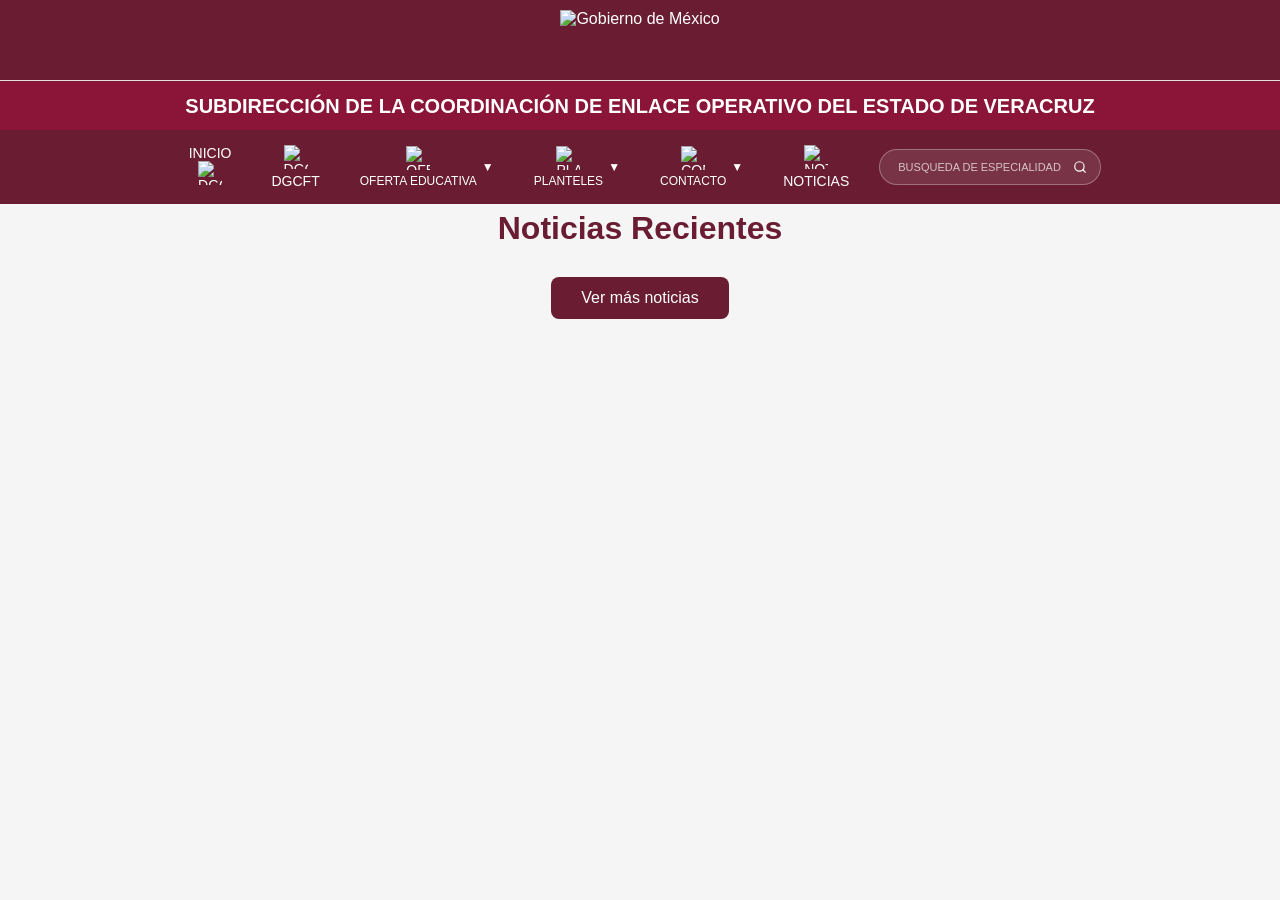
==== index.html @ 5f154983 "Add files via upload" ====
<!DOCTYPE html>
<html lang="es">
<head>
    <meta charset="UTF-8">
    <meta name="viewport" content="width=device-width, initial-scale=1.0">
    <meta http-equiv="Cache-Control" content="no-cache, no-store, must-revalidate">
    <meta http-equiv="Pragma" content="no-cache">
    <meta http-equiv="Expires" content="0">
    <meta name="version" content="1.0">
    <title>SUBDIRECCIÓN DE ENLACE OPERATIVO DEL ESTADO DE VERACRUZ</title>
    <link href="https://framework-gb.cdn.gob.mx/gm/v3/assets/images/favicon.ico" rel="shortcut icon">
    <style>
        @import url('https://framework-gb.cdn.gob.mx/gm/v3/assets/styles/main.css');
        * {
            margin: 0;
            padding: 0;
            box-sizing: border-box;
        }
        
        body {
            font-family: Arial, sans-serif;
            background-color: #f5f5f5;
            position: relative;
        }
        
        /* Fondo de marca de agua usando pseudo-elemento */
        body::before {
            content: "";
            position: fixed;
            top: 0;
            left: 0;
            width: 100%;
            height: 100%;
            background-image: url('imagenes/DGCFT.png');
            background-repeat: no-repeat;
            background-position: center bottom;
            background-attachment: fixed;
            background-size: 33%;
            opacity: 0.20;
            z-index: -1;
            pointer-events: none;
        }
        
        /* Encabezado principal */
        .header-top {
            background-color: #691c32;
            padding: 10px 20px;
            display: flex;
            justify-content: center;
            align-items: center;
            border-bottom: 1px solid #e0e0e0;
            color: white;
            position: fixed;
            top: 0;
            left: 0;
            right: 0;
            z-index: 1000;
        }
        
        .logo-gob {
            height: 60px;
        }
        
        /* Banner de subdirección */
        .nav-subtitle {
            background-color: #8B1538;
            padding: 15px 20px;
            text-align: center;
            border-bottom: 3px solid #FFD700;
            position: fixed;
            top: 80px;
            left: 0;
            right: 0;
            z-index: 1;
        }
        
        .nav-subtitle h1 {
            color: white;
            font-size: 20px;
            font-weight: 600;
            margin: 0;
        }
        
        /* Barra de navegación principal */
        .nav-main {
            background-color: #691c32;
            padding: 0;
            position: fixed;
            top: 130px;
            left: 0;
            right: 0;
            z-index: 998;
        }
        
        .nav-main ul {
            list-style: none;
            display: flex;
            justify-content: center;
            align-items: center;
            margin: 0;
            padding: 0;
        }
        
        .nav-main li {
            position: relative;
        }
        
        .nav-main a {
            display: flex;
            align-items: center;
            padding: 15px 20px;
            text-decoration: none;
            color: white;
            font-size: 14px;
            font-weight: 500;
            transition: background-color 0.3s;
        }
        
        .nav-main a:hover {
            background-color: #6B1028;
        }
        
        /* Estilos para menú desplegable */
        .dropdown {
            position: relative;
        }
        
        .dropdown-toggle::after {
            content: " \25BC";
            font-size: 12px;
            margin-left: 5px;
        }
        
        .dropdown-menu {
            display: none;
            position: absolute;
            top: 100%;
            left: 0;
            background-color: #691c32;
            min-width: 250px;
            box-shadow: 0 2px 5px rgba(0,0,0,0.2);
            z-index: 10000;
            list-style: none;
            padding: 10px 0;
            margin: 0;
            border: 1px solid #8B1538;
            border-radius: 5px;
            visibility: hidden;
            opacity: 0;
            transition: opacity 0.2s ease;
        }
        
        .dropdown:hover .dropdown-menu {
            visibility: visible;
            opacity: 1;
            display: block;
        }
        
        .dropdown-menu li {
            width: 100%;
        }
        
        .dropdown-menu a {
            display: block;
            padding: 10px 15px;
            color: #611232;
            text-decoration: none;
            font-size: 14px;
            font-weight: 500;
            transition: background-color 0.3s;
            white-space: normal;
            line-height: 1.4;
        }
        
        .dropdown-menu a:hover {
            background-color: #ddc9a3;
            color: #333;
        }
        
        /* Contenido principal */
        .main-content {
            min-height: 400px;
            padding: 20px;
            margin-top: 190px;
        }
        
        /* Estilos para contenido de requisitos */
        #requisitos-inscripcion {
            max-width: 800px;
            margin: 0 auto;
            line-height: 1.6;
        }
        
        #requisitos-inscripcion h2 {
            color: #691c32;
            font-size: 28px;
            margin-bottom: 20px;
            text-align: center;
            border-bottom: 3px solid #FFD700;
            padding-bottom: 10px;
        }
        
        #requisitos-inscripcion h3 {
            color: #8B1538;
            font-size: 20px;
            margin: 25px 0 15px 0;
            font-weight: 600;
        }
        
        #requisitos-inscripcion p {
            margin-bottom: 15px;
            color: #333;
            font-size: 16px;
        }
        
        #requisitos-inscripcion ul {
            margin: 15px 0;
            padding-left: 30px;
        }
        
        #requisitos-inscripcion li {
            margin-bottom: 10px;
            color: #333;
            font-size: 16px;
        }
        
        /* Estilos para contenido de especialidades */
        #especialidades-contenido {
            max-width: 1200px;
            margin: 0 auto;
            line-height: 1.6;
        }
        
        #especialidades-contenido h2 {
            color: #691c32;
            font-size: 32px;
            margin-bottom: 30px;
            text-align: center;
            border-bottom: 3px solid #FFD700;
            padding-bottom: 15px;
        }
        
        .especialidades-grid {
            display: grid;
            grid-template-columns: 1fr 1fr 1fr;
            gap: 20px;
            margin-top: 30px;
            max-width: 1200px;
            margin-left: auto;
            margin-right: auto;
        }
        
        .especialidad-item:hover {
            transform: translateY(-5px);
            box-shadow: 0 8px 25px rgba(105, 28, 50, 0.2);
            border-color: #691c32;
        }
        
        .especialidad-imagen {
            width: 100%;
            height: 160px;
            object-fit: contain;
            background-color: #f8f9fa;
            padding: 10px;
            box-sizing: border-box;
            transition: transform 0.3s ease;
        }
        
        .especialidad-item:hover .especialidad-imagen {
            transform: scale(1.05);
        }
        
        .especialidad-header {
            background-color: #691c32;
            color: white;
            padding: 15px;
            cursor: pointer;
            display: flex;
            justify-content: center;
            align-items: center;
            transition: background-color 0.3s ease;
            flex: 1;
        }
        
        .especialidad-header:hover {
            background-color: #8B1538;
        }
        
        .especialidad-header h3 {
            margin: 0;
            font-size: 16px;
            font-weight: 600;
            text-align: center;
            line-height: 1.3;
        }
        
        .planteles-list {
            padding: 0;
            max-height: 0;
            overflow: hidden;
            transition: max-height 0.3s ease, padding 0.3s ease;
            border-top: 1px solid #e9ecef;
            display: none;
        }
        
        .planteles-list.active {
            max-height: 700px;
            padding: 20px;
            display: block;
        }
        
        .planteles-list[style*="block"] {
            max-height: 700px;
            padding: 20px;
        }
        
        .plantel-item {
            padding: 4px 0;
            border-bottom: 1px solid #e9ecef;
            color: #333;
            font-size: 13px;
            transition: background-color 0.2s ease;
        }
        
        .plantel-item:last-child {
            border-bottom: none;
        }
        
        .plantel-item:hover {
            padding-left: 10px;
            border-radius: 5px;
        }
        
        .plantel-item strong {
            color: #691c32;
            font-weight: 600;
        }
        
        /* Estilos para barra de búsqueda */
        .search-container {
            position: relative;
            display: flex;
            align-items: center;
        }
        
        .search-box {
            display: flex;
            align-items: center;
            background-color: rgba(255, 255, 255, 0.1);
            border: 1px solid rgba(255, 255, 255, 0.3);
            border-radius: 20px;
            padding: 5px 10px;
            margin: 0 10px;
            transition: all 0.3s ease;
        }
        
        .search-box:hover {
            background-color: rgba(255, 255, 255, 0.15);
            border-color: rgba(255, 255, 255, 0.5);
        }
        
        .search-box:focus-within {
            background-color: rgba(255, 255, 255, 0.2);
            border-color: #FFD700;
            box-shadow: 0 0 10px rgba(255, 215, 0, 0.3);
        }
        
        #busqueda-especialidad {
            background: transparent;
            border: none;
            color: white;
            font-size: 12px;
            padding: 5px 8px;
            width: 180px;
            outline: none;
        }
        
        #busqueda-especialidad::placeholder {
            color: rgba(255, 255, 255, 0.7);
            font-size: 11px;
        }
        
        #busqueda-especialidad:focus::placeholder {
            color: rgba(255, 255, 255, 0.5);
        }
        
        #search-btn {
            background: transparent;
            border: none;
            color: white;
            cursor: pointer;
            padding: 3px;
            display: flex;
            align-items: center;
            justify-content: center;
            border-radius: 50%;
            transition: all 0.3s ease;
        }
        
        #search-btn:hover {
            background-color: rgba(255, 215, 0, 0.2);
            transform: scale(1.1);
        }
        
        #search-btn svg {
            width: 14px;
            height: 14px;
        }
        
        .search-results {
            position: absolute;
            top: 100%;
            right: 10px;
            background-color: #8B1538;
            border: 1px solid #FFD700;
            border-radius: 8px;
            box-shadow: 0 4px 15px rgba(0,0,0,0.3);
            max-height: 300px;
            overflow-y: auto;
            z-index: 10001;
            min-width: 250px;
            margin-top: 5px;
        }
        
        .search-result-item {
            padding: 10px 15px;
            color: white;
            cursor: pointer;
            transition: background-color 0.2s ease;
            border-bottom: 1px solid rgba(255,255,255,0.1);
            font-size: 12px;
            line-height: 1.3;
        }
        
        .search-result-item:last-child {
            border-bottom: none;
        }
        
        .search-result-item:hover {
            background-color: #691c32;
        }
        
        .search-result-item strong {
            color: #FFD700;
            font-weight: 600;
        }
        
        .search-no-results {
            padding: 15px;
            color: rgba(255, 255, 255, 0.7);
            font-size: 12px;
            text-align: center;
            font-style: italic;
        }
        
        /* Estilos mínimos para iconos de navegación */
        .nav-item-with-icon {
            display: flex;
            flex-direction: column;
            align-items: center;
            text-align: center;
        }
        
        .nav-icon {
            width: 24px;
            height: 24px;
            margin-bottom: 4px;
            object-fit: contain;
        }
        
        .dropdown-toggle .nav-item-with-icon span {
            display: block;
            font-size: 12px;
            font-weight: 500;
        }
        
        /* ===========================================
           DETALLE DE PLANTEL (contenido inyectado por JS)
           =========================================== */
        .plantel-info-grid {
            display: grid;
            grid-template-columns: 1fr 1fr;
            gap: 20px;
        }
        .plantel-directorio-grid {
            display: grid;
            grid-template-columns: 1fr 1fr;
            gap: 15px;
        }
        .plantel-directorio-item {
            background: #f8f9fa;
            padding: 20px;
            border-radius: 8px;
            /* Evita que correos largos rompan el layout */
            overflow-wrap: anywhere;
            word-break: break-word;
            min-width: 0;
        }
        .plantel-directorio-item p {
            overflow-wrap: anywhere;
        }
        .plantel-especialidades-grid {
            display: grid;
            grid-template-columns: 1fr 1fr 1fr;
            gap: 15px;
        }
        .plantel-especialidad-btn {
            background: white;
            padding: 12px;
            border-radius: 6px;
            border: 1px solid #e9ecef;
            text-align: center;
            cursor: pointer;
            transition: all 0.3s ease;
            width: 100%;
            min-width: 0;
        }
        .plantel-especialidad-btn:hover {
            background: #f8f9fa;
            border-color: #691c32;
            transform: translateY(-2px);
            box-shadow: 0 4px 8px rgba(105, 28, 50, 0.15);
        }
        .plantel-especialidad-btn p {
            margin: 0;
            color: #333;
            font-size: 14px;
            line-height: 1.4;
            overflow-wrap: anywhere;
        }

        /* ===========================================
           DISEÑO ADAPTABLE (RESPONSIVE)
           Breakpoints:
             - 1024px: tablets horizontales / laptops pequeñas
             -  768px: tablets verticales / móviles grandes
             -  480px: móviles
             -  360px: móviles pequeños
           =========================================== */

        /* ---------- 1024px: Tablets horizontales ---------- */
        @media (max-width: 1024px) {
            .nav-subtitle h1 {
                font-size: 18px;
            }
            .nav-main a {
                padding: 12px 14px;
                font-size: 13px;
            }
            .nav-icon {
                width: 22px;
                height: 22px;
            }
            .dropdown-toggle .nav-item-with-icon span {
                font-size: 11px;
            }
            #busqueda-especialidad {
                width: 150px;
            }
            .especialidades-grid {
                grid-template-columns: 1fr 1fr;
                max-width: 100%;
                padding: 0 15px;
            }
            body::before {
                background-size: 50%;
            }
        }

        /* ---------- 768px: Tablets / móviles grandes ---------- */
        @media (max-width: 768px) {
            /* Las cabeceras dejan de ser fijas y vuelven al flujo del documento.
               Esto evita el problema del margin-top:190px cuando el header crece. */
            .header-top,
            .nav-subtitle,
            .nav-main {
                position: relative;
                top: auto;
                left: auto;
                right: auto;
            }
            .main-content {
                margin-top: 20px;
                padding: 15px;
            }

            .header-top {
                padding: 8px 12px;
            }
            .logo-gob {
                height: 50px;
            }

            .nav-subtitle {
                padding: 12px 15px;
            }
            .nav-subtitle h1 {
                font-size: 15px;
                line-height: 1.3;
            }

            /* La barra de navegación permite que sus elementos hagan wrap */
            .nav-main ul {
                flex-wrap: wrap;
                justify-content: space-around;
            }
            .nav-main a {
                padding: 10px 8px;
                font-size: 12px;
            }
            .nav-icon {
                width: 20px;
                height: 20px;
                margin-bottom: 2px;
            }
            .dropdown-toggle .nav-item-with-icon span {
                font-size: 10px;
            }

            /* === DROPDOWN MENUS EN MÓVIL ===
               En táctil, :hover queda "pegado" tras el primer tap y eso
               impide que el toggle funcione como toggle. Aquí desactivamos
               :hover y :focus-within y usamos una clase .is-open manejada
               por JS para tener control total del abrir/cerrar.
               
               Anclamos los dropdowns a la barra de navegación (no al <li>),
               y forzamos el ancho con width explícito porque min-width:auto
               + position:absolute hace que el menú colapse al ancho de la
               palabra más larga (problema visible en CONTACTO). */
            .dropdown:hover .dropdown-menu,
            .dropdown:focus-within .dropdown-menu {
                visibility: hidden;
                opacity: 0;
                display: none;
            }
            .dropdown.is-open .dropdown-menu {
                visibility: visible !important;
                opacity: 1 !important;
                display: block !important;
            }
            .nav-main {
                position: relative;
            }
            .dropdown {
                position: static !important;
            }
            .dropdown-menu {
                left: 8px !important;
                right: 8px !important;
                width: calc(100vw - 16px) !important;
                min-width: 0 !important;
                max-width: calc(100vw - 16px) !important;
                max-height: 75vh;
                overflow-y: auto;
                box-sizing: border-box;
            }
            .dropdown-menu li {
                width: 100%;
            }
            .dropdown-menu a {
                font-size: 13px;
                padding: 12px 14px;
                line-height: 1.4;
                white-space: normal;
                overflow-wrap: anywhere;
            }
            .dropdown-menu a strong {
                display: block;
                margin-bottom: 3px;
            }

            /* La caja de búsqueda toma su propia línea, ancho completo */
            .search-container {
                flex-basis: 100%;
                width: 100%;
                order: 99;
                padding: 8px 10px;
                justify-content: center;
            }
            .search-box {
                margin: 0;
                flex: 1;
                max-width: 500px;
            }
            #busqueda-especialidad {
                width: 100%;
                flex: 1;
                font-size: 13px;
            }
            .search-results {
                left: 10px;
                right: 10px;
                min-width: auto;
            }

            .especialidades-grid {
                grid-template-columns: 1fr 1fr;
                gap: 15px;
                padding: 0 10px;
            }
            #especialidades-contenido h2 {
                font-size: 24px;
            }
            .especialidad-imagen {
                height: 130px;
            }
            .especialidad-header {
                padding: 12px;
            }
            .especialidad-header h3 {
                font-size: 14px;
            }

            #requisitos-inscripcion h2 {
                font-size: 22px;
            }
            #requisitos-inscripcion h3 {
                font-size: 17px;
            }
            #requisitos-inscripcion p,
            #requisitos-inscripcion li {
                font-size: 14px;
            }

            body::before {
                background-size: 70%;
                background-attachment: scroll;
            }

            /* Detalle de plantel: directorio pasa a 1 col, especialidades a 2 cols */
            .plantel-directorio-grid {
                grid-template-columns: 1fr;
            }
            .plantel-especialidades-grid {
                grid-template-columns: 1fr 1fr;
            }
        }

        /* ---------- 480px: Móviles ---------- */
        @media (max-width: 480px) {
            .header-top {
                padding: 6px 10px;
            }
            .logo-gob {
                height: 40px;
            }

            .nav-subtitle {
                padding: 10px 12px;
                border-bottom-width: 2px;
            }
            .nav-subtitle h1 {
                font-size: 12.5px;
                line-height: 1.25;
            }

            .nav-main a {
                padding: 8px 5px;
            }
            .dropdown-toggle .nav-item-with-icon span {
                font-size: 9.5px;
            }
            .nav-icon {
                width: 18px;
                height: 18px;
            }

            /* Refuerzos al dropdown ya configurado en el breakpoint de 768px */
            .dropdown-menu a {
                font-size: 12.5px;
                padding: 10px 12px;
            }

            .search-container {
                padding: 6px 8px;
            }
            #busqueda-especialidad {
                font-size: 13px;
                padding: 6px 8px;
            }

            /* Grid de especialidades: una sola columna */
            .especialidades-grid {
                grid-template-columns: 1fr;
                gap: 12px;
                padding: 0 5px;
            }
            #especialidades-contenido h2 {
                font-size: 20px;
                margin-bottom: 20px;
            }
            .especialidad-imagen {
                height: 180px;
            }
            .especialidad-header h3 {
                font-size: 15px;
            }

            .main-content {
                padding: 12px;
                margin-top: 10px;
            }

            #requisitos-inscripcion h2 {
                font-size: 19px;
            }
            #requisitos-inscripcion h3 {
                font-size: 15px;
            }
            #requisitos-inscripcion p,
            #requisitos-inscripcion li {
                font-size: 13px;
            }
            #requisitos-inscripcion ul {
                padding-left: 20px;
            }

            body::before {
                background-size: 90%;
                opacity: 0.12;
            }

            /* Detalle de plantel: todos los grids colapsan a 1 col */
            .plantel-info-grid,
            .plantel-directorio-grid,
            .plantel-especialidades-grid {
                grid-template-columns: 1fr;
                gap: 12px;
            }
        }

        /* ---------- 360px: Móviles muy pequeños ---------- */
        @media (max-width: 360px) {
            .nav-subtitle h1 {
                font-size: 11px;
            }
            .nav-main a {
                padding: 6px 3px;
            }
            .dropdown-toggle .nav-item-with-icon span {
                font-size: 8.5px;
            }
            .nav-icon {
                width: 16px;
                height: 16px;
            }
        }

        /* Estilos responsivos para noticias en index.html */
        @media (max-width: 768px) {
            #contenedor-noticias-index > div {
                flex-direction: column !important;
                gap: 20px !important;
            }
            #contenedor-noticias-index > div > div:first-child {
                flex: 0 0 100% !important;
            }
            #contenedor-noticias-index > div > div:first-child img {
                height: 250px !important;
            }
            #contenedor-noticias-index > div > div:last-child {
                flex: 1 !important;
            }
            #contenedor-noticias-index h3 {
                font-size: 1.4em !important;
            }
            #contenedor-noticias-index p {
                font-size: 14px !important;
            }
        }

        @media (max-width: 480px) {
            #contenedor-noticias-index > div {
                padding: 20px !important;
                gap: 15px !important;
            }
            #contenedor-noticias-index > div > div:first-child img {
                height: 200px !important;
            }
            #contenedor-noticias-index h3 {
                font-size: 1.2em !important;
                margin-bottom: 10px !important;
            }
            #contenedor-noticias-index p {
                font-size: 13px !important;
            }
        }
    </style>
    <link rel="stylesheet" href="https://framework-gb.cdn.gob.mx/gm/v3/assets/styles/main.css">
</head>
<body>
    <!-- Encabezado principal -->
    <header class="header-top">
        <img src="imagenes/gob_mx.png" alt="Gobierno de México" class="logo-gob">
    </header>

    <!-- Banner de subdirección -->
    <div class="nav-subtitle">
        <h1>SUBDIRECCIÓN DE LA COORDINACIÓN DE ENLACE OPERATIVO DEL ESTADO DE VERACRUZ</h1>
    </div>

    <!-- Barra de navegación principal -->
    <nav class="nav-main">
        <ul>
            <li>
                <a href="index.html">
                    <div class="nav-item-with-icon">
                        <span>INICIO</span>
                        <img src="imagenes/inicio.png" alt="DGCFT" class="nav-icon">
                    </div>
                </a>
            </li>
            <li>
                <a href="https://www.dgcft.sems.gob.mx/" target="_blank">
                    <div class="nav-item-with-icon">
                        <img src="imagenes/DGCFTB.png" alt="DGCFT" class="nav-icon">
                        <span>DGCFT</span>
                    </div>
                </a>
            </li>
            <li class="dropdown">
                <a href="#" class="dropdown-toggle">
                    <div class="nav-item-with-icon">
                        <img src="imagenes/oferta.png" alt="OFERTA EDUCATIVA" class="nav-icon">
                        <span>OFERTA EDUCATIVA</span>
                    </div>
                </a>
                <ul class="dropdown-menu">
                    <li><a href="Calendario Escolar 2025-2026.pdf" target="_blank">CALENDARIO ESCOLAR</a></li>
                    <li><a href="#" onclick="mostrarEspecialidades(); return false;">ESPECIALIDADES</a></li>
                    <li><a href="#" onclick="mostrarRequisitos(); return false;">REQUISITOS DE INSCRIPCIÓN</a></li>
                </ul>
            </li>
            <li class="dropdown">
                <a href="#" class="dropdown-toggle">
                    <div class="nav-item-with-icon">
                        <img src="imagenes/planteles.png" alt="PLANTELES" class="nav-icon">
                        <span>PLANTELES</span>
                    </div>
                </a>
                <ul class="dropdown-menu">
                    <li><a href="javascript:void(0)">SCEO Veracruz</a></li>
                    <li><a href="javascript:void(0)">CECATI 31 coatzacoalcos</a></li>
                    <li><a href="javascript:void(0)">CECATI 33 Río Blanco</a></li>
                    <li><a href="javascript:void(0)">CECATI 42 Veracruz</a></li>
                    <li><a href="javascript:void(0)">CECATI 49 Córdoba</a></li>
                    <li><a href="javascript:void(0)">CECATI 72 Cosoleacaque</a></li>
                    <li><a href="javascript:void(0)">CECATI 103 Poza Rica</a></li>
                    <li><a href="javascript:void(0)">CECATI 151 Xalapa</a></li>
                    <li><a href="javascript:void(0)">CECATI 159 Tlacotalpan</a></li>
                    <li><a href="javascript:void(0)">CECATI 168 Cd. Mendoza</a></li>
                    <li><a href="javascript:void(0)">CECATI 170 Orizaba</a></li>
                </ul>
            </li>
            <li class="dropdown">
                <a href="#" class="dropdown-toggle">
                    <div class="nav-item-with-icon">
                        <img src="imagenes/contacto.png" alt="CONTACTO" class="nav-icon">
                        <span>CONTACTO</span>
                    </div>
                </a>
                <ul class="dropdown-menu">
                    <li><a href="mailto:ver.sceo@dgcft.sems.gob.mx">
                        <strong>Subdirector de la Coordinación de Enlace Operativo</strong><br>
                        Titular: Sergio López Hernández<br>
                        Correo electrónico: ver.sceo@dgcft.sems.gob.mx
                    </a></li>
                    <li><a href="mailto:ver.acade@dgcft.sems.gob.mx">
                        <strong>Auxiliar del Área del Apoyo Técnico Académico</strong><br>
                        Titular: José Luis Silva Romero<br>
                        Correo electrónico: ver.acade@dgcft.sems.gob.mx
                    </a></li>
                    <li><a href="mailto:ver.admvo@dgcft.sems.gob.mx">
                        <strong>Auxiliar del Área de Apoyo Administrativo</strong><br>
                        Titular: Juan Carlos González Domínguez<br>
                        Correo electrónico: ver.admvo@dgcft.sems.gob.mx
                    </a></li>
                    <li><a href="mailto:ver.plan@dgcft.sems.gob.mx">
                        <strong>Auxiliar del Área de Planeación y Evaluación</strong><br>
                        Titular: Eduardo Manuel Rodríguez Azueta<br>
                        Correo electrónico: ver.plan@dgcft.sems.gob.mx
                    </a></li>
                    <li><a href="mailto:ver.vinc@dgcft.sems.gob.mx">
                        <strong>Auxiliar del Área de Vinculación con el Sector Productivo</strong><br>
                        Titular: Sara Carolina Benítez Ramírez<br>
                        Correo electrónico: ver.vinc@dgcft.sems.gob.mx
                    </a></li>
                </ul>
            </li>
             <li id="nav-noticias">
                <a href="boletines.html">
                    <div class="nav-item-with-icon">
                        <img src="imagenes/noticias.png" alt="NOTICIAS" class="nav-icon">
                        <span>NOTICIAS</span>
                    </div>
                </a>
            </li>
            <li class="search-container">
                <div class="search-box">
                    <input type="text" id="busqueda-especialidad" placeholder="BUSQUEDA DE ESPECIALIDAD" autocomplete="off">
                    <button type="button" id="search-btn" aria-label="Buscar">
                        <svg width="16" height="16" viewBox="0 0 24 24" fill="none" stroke="currentColor" stroke-width="2" stroke-linecap="round" stroke-linejoin="round">
                            <circle cx="11" cy="11" r="8"></circle>
                            <path d="m21 21-4.35-4.35"></path>
                        </svg>
                    </button>
                </div>
                <div id="search-results" class="search-results" style="display: none;"></div>
            </li>
        </ul>
    </nav>







    <!-- Contenido principal -->
    <main class="main-content">
        <div id="contenido-principal">
            <h2 style="color: #691c32; font-size: 2em; margin-bottom: 30px; text-align: center;">Noticias Recientes</h2>

            <div id="contenedor-noticias-index">
                <!-- Las noticias se generarán dinámicamente desde boletines.js -->
            </div>

            <div style="text-align: center; margin-top: 30px;">
                <a href="boletines.html" style="background: #691c32; color: white; border: none; padding: 12px 30px; border-radius: 8px; cursor: pointer; font-size: 16px; transition: all 0.3s ease; text-decoration: none; display: inline-block;">
                    Ver más noticias
                </a>
            </div>
        </div>





        
        <!-- Contenido de Detalle de Noticia -->
        <div class="u-style-1" id="noticia-detalle" style="display: none;">
            <!-- El contenido se generará dinámicamente -->
        </div>

        <!-- Modal para ver imagen en tamaño grande -->
        <div id="modal-imagen" style="display: none; position: fixed; top: 0; left: 0; width: 100%; height: 100%; background: rgba(0,0,0,0.9); z-index: 9999; justify-content: center; align-items: center; cursor: pointer;" onclick="cerrarModalImagen()">
            <img id="modal-img" src="" alt="Imagen en grande" style="max-width: 90%; max-height: 90%; object-fit: contain; border-radius: 8px;">
        </div>
        





        
        <!-- Contenido de Especialidades -->
        <div id="especialidades-contenido" style="display: none;">
            <h2>ESPECIALIDADES</h2>
            
            <div class="especialidades-grid">
                <!-- Columna 1 -->
                <div class="especialidad-item">
                    <img src="imagenes/administracion.png" alt="Administración" class="especialidad-imagen" onclick="togglePlanteles('planteles-administracion')" style="cursor: pointer;">
                    <div class="especialidad-header" onclick="togglePlanteles('planteles-administracion')">
                        <h3>Administración</h3>
                    </div>
                    <div id="planteles-administracion" class="planteles-list" style="display: none;">
                        <div class="plantel-item"><strong>CECATI 31</strong><br>Coatzacoalcos</div>
                        <div class="plantel-item"><strong>CECATI 33</strong><br>Río Blanco</div>
                        <div class="plantel-item"><strong>CECATI 42</strong><br>Veracruz</div>
                        <div class="plantel-item"><strong>CECATI 49</strong><br>Córdoba</div>
                        <div class="plantel-item"><strong>CECATI 72</strong><br>Cosoleacaque</div>
                        <div class="plantel-item"><strong>CECATI 103</strong><br>Poza Rica</div>
                        <div class="plantel-item"><strong>CECATI 151</strong><br>Xalapa</div>
                        <div class="plantel-item"><strong>CECATI 159</strong><br>Tlacotalpan</div>
                        <div class="plantel-item"><strong>CECATI 168</strong><br>Camerino Z. Mendoza</div>
                        <div class="plantel-item"><strong>CECATI 170</strong><br>Orizaba</div>
                    </div>
                </div>
                
                <div class="especialidad-item">
                    <img src="imagenes/alimentos.png" alt="Alimentos y bebidas" class="especialidad-imagen" onclick="togglePlanteles('planteles-alimentos')" style="cursor: pointer;">
                    <div class="especialidad-header" onclick="togglePlanteles('planteles-alimentos')">
                        <h3>Alimentos y bebidas</h3>
                    </div>
                    <div id="planteles-alimentos" class="planteles-list" style="display: none;">
                        <div class="plantel-item"><strong>CECATI 42</strong><br>Veracruz</div>
                        <div class="plantel-item"><strong>CECATI 103</strong><br>Poza Rica</div>
                        <div class="plantel-item"><strong>CECATI 151</strong><br>Xalapa</div>
                        <div class="plantel-item"><strong>CECATI 159</strong><br>Tlacotalpan</div>
                        <div class="plantel-item"><strong>CECATI 168</strong><br>Camerino Z. Mendoza</div>
                        <div class="plantel-item"><strong>CECATI 170</strong><br>Orizaba</div>
                    </div>
                </div>
                
                <div class="especialidad-item">
                    <img src="imagenes/contabilidad.png" alt="Aplicación de normas y proced.contables y fiscales" class="especialidad-imagen" onclick="togglePlanteles('planteles-normas')" style="cursor: pointer;">
                    <div class="especialidad-header" onclick="togglePlanteles('planteles-normas')">
                        <h3>Aplicación de normas y proced.contables y fiscales</h3>
                    </div>
                    <div id="planteles-normas" class="planteles-list" style="display: none;">
                        <div class="plantel-item"><strong>CECATI 42</strong><br>Veracruz</div>
                        <div class="plantel-item"><strong>CECATI 72</strong><br>Cosoleacaque</div>
                        <div class="plantel-item"><strong>CECATI 103</strong><br>Poza Rica</div>
                        <div class="plantel-item"><strong>CECATI 151</strong><br>Xalapa</div>
                        <div class="plantel-item"><strong>CECATI 168</strong><br>Camerino Z. Mendoza</div>
                        <div class="plantel-item"><strong>CECATI 170</strong><br>Orizaba</div>
                    </div>
                </div>
                
                <div class="especialidad-item">
                    <img src="imagenes/graficas.png" alt="Artes gráficas" class="especialidad-imagen" onclick="togglePlanteles('planteles-artes-graficas')" style="cursor: pointer;">
                    <div class="especialidad-header" onclick="togglePlanteles('planteles-artes-graficas')">
                        <h3>Artes gráficas</h3>
                    </div>
                    <div id="planteles-artes-graficas" class="planteles-list" style="display: none;">
                        <div class="plantel-item"><strong>CECATI 42</strong><br>Veracruz</div>
                        <div class="plantel-item"><strong>CECATI 151</strong><br>Xalapa</div>
                        <div class="plantel-item"><strong>CECATI 168</strong><br>Camerino Z. Mendoza</div>
                        <div class="plantel-item"><strong>CECATI 170</strong><br>Orizaba</div>
                    </div>
                </div>
                
                <div class="especialidad-item">
                    <img src="imagenes/textil.png" alt="Artesanías con fibras textiles" class="especialidad-imagen" onclick="togglePlanteles('planteles-fibras-textiles')" style="cursor: pointer;">
                    <div class="especialidad-header" onclick="togglePlanteles('planteles-fibras-textiles')">
                        <h3>Artesanías con fibras textiles</h3>
                    </div>
                    <div id="planteles-fibras-textiles" class="planteles-list" style="display: none;">
                        <div class="plantel-item"><strong>CECATI 151</strong><br>Xalapa</div>
                        <div class="plantel-item"><strong>CECATI 159</strong><br>Tlacotalpan</div>
                        <div class="plantel-item"><strong>CECATI 168</strong><br>Camerino Z. Mendoza</div>
                    </div>
                </div>
                
                <div class="especialidad-item">
                    <img src="imagenes/pinturas.png" alt="Artesanías con pastas, pinturas y acabados" class="especialidad-imagen" onclick="togglePlanteles('planteles-pastas-pinturas')" style="cursor: pointer;">
                    <div class="especialidad-header" onclick="togglePlanteles('planteles-pastas-pinturas')">
                        <h3>Artesanías con pastas, pinturas y acabados</h3>
                    </div>
                    <div id="planteles-pastas-pinturas" class="planteles-list" style="display: none;">
                        <div class="plantel-item"><strong>CECATI 151</strong><br>Xalapa</div>
                        <div class="plantel-item"><strong>CECATI 159</strong><br>Tlacotalpan</div>
                        <div class="plantel-item"><strong>CECATI 168</strong><br>Camerino Z. Mendoza</div>
                    </div>
                </div>
                
                <div class="especialidad-item">
                    <img src="imagenes/metalicas.png" alt="Artesanías metálicas" class="especialidad-imagen" onclick="togglePlanteles('planteles-artesanias-metalicas')" style="cursor: pointer;">
                    <div class="especialidad-header" onclick="togglePlanteles('planteles-artesanias-metalicas')">
                        <h3>Artesanías metálicas</h3>
                    </div>
                    <div id="planteles-artesanias-metalicas" class="planteles-list" style="display: none;">
                        <div class="plantel-item"><strong>CECATI 151</strong><br>Xalapa</div>
                        <div class="plantel-item"><strong>CECATI 168</strong><br>Camerino Z. Mendoza</div>
                    </div>
                </div>
                
                <div class="especialidad-item">
                    <img src="imagenes/educativa.png" alt="Asistencia educativa inicial y preescolar" class="especialidad-imagen" onclick="togglePlanteles('planteles-asistencia-educativa')" style="cursor: pointer;">
                    <div class="especialidad-header" onclick="togglePlanteles('planteles-asistencia-educativa')">
                        <h3>Asistencia educativa inicial y preescolar</h3>
                    </div>
                    <div id="planteles-asistencia-educativa" class="planteles-list" style="display: none;">
                        <div class="plantel-item"><strong>CECATI 42</strong><br>Veracruz</div>
                        <div class="plantel-item"><strong>CECATI 151</strong><br>Xalapa</div>
                        <div class="plantel-item"><strong>CECATI 168</strong><br>Camerino Z. Mendoza</div>
                    </div>
                </div>
                
                <div class="especialidad-item">
                    <img src="imagenes/ejecutiva.png" alt="Asistencia ejecutiva" class="especialidad-imagen" onclick="togglePlanteles('planteles-asistencia-ejecutiva')" style="cursor: pointer;">
                    <div class="especialidad-header" onclick="togglePlanteles('planteles-asistencia-ejecutiva')">
                        <h3>Asistencia ejecutiva</h3>
                    </div>
                    <div id="planteles-asistencia-ejecutiva" class="planteles-list" style="display: none;">
                        <div class="plantel-item"><strong>CECATI 42</strong><br>Veracruz</div>
                        <div class="plantel-item"><strong>CECATI 151</strong><br>Xalapa</div>
                        <div class="plantel-item"><strong>CECATI 168</strong><br>Camerino Z. Mendoza</div>
                    </div>
                </div>
                
                <div class="especialidad-item">
                    <img src="imagenes/adultos.png" alt="Atención integral a personas adultas mayores" class="especialidad-imagen" onclick="togglePlanteles('planteles-atencion-adultos-mayores')" style="cursor: pointer;">
                    <div class="especialidad-header" onclick="togglePlanteles('planteles-atencion-adultos-mayores')">
                        <h3>Atención integral a personas adultas mayores</h3>
                    </div>
                    <div id="planteles-atencion-adultos-mayores" class="planteles-list" style="display: none;">
                        <div class="plantel-item"><strong>CECATI 42</strong><br>Veracruz</div>
                        <div class="plantel-item"><strong>CECATI 151</strong><br>Xalapa</div>
                        <div class="plantel-item"><strong>CECATI 168</strong><br>Camerino Z. Mendoza</div>
                    </div>
                </div>
                
                <div class="especialidad-item">
                    <img src="imagenes/discapacidad.png" alt="Atención integral a personas con discapacidad" class="especialidad-imagen" onclick="togglePlanteles('planteles-atencion-discapacidad')" style="cursor: pointer;">
                    <div class="especialidad-header" onclick="togglePlanteles('planteles-atencion-discapacidad')">
                        <h3>Atención integral a personas con discapacidad</h3>
                    </div>
                    <div id="planteles-atencion-discapacidad" class="planteles-list" style="display: none;">
                        <div class="plantel-item"><strong>CECATI 42</strong><br>Veracruz</div>
                        <div class="plantel-item"><strong>CECATI 151</strong><br>Xalapa</div>
                        <div class="plantel-item"><strong>CECATI 168</strong><br>Camerino Z. Mendoza</div>
                    </div>
                </div>
                
                <div class="especialidad-item">
                    <img src="imagenes/enfermeria.png" alt="Auxiliar de enfermería" class="especialidad-imagen" onclick="togglePlanteles('planteles-auxiliar-enfermeria')" style="cursor: pointer;">
                    <div class="especialidad-header" onclick="togglePlanteles('planteles-auxiliar-enfermeria')">
                        <h3>Auxiliar de enfermería</h3>
                    </div>
                    <div id="planteles-auxiliar-enfermeria" class="planteles-list" style="display: none;">
                        <div class="plantel-item"><strong>CECATI 42</strong><br>Veracruz</div>
                        <div class="plantel-item"><strong>CECATI 151</strong><br>Xalapa</div>
                        <div class="plantel-item"><strong>CECATI 168</strong><br>Camerino Z. Mendoza</div>
                    </div>
                </div>
                
                <div class="especialidad-item">
                    <img src="imagenes/confeccion.png" alt="Confección de prendas de vestir" class="especialidad-imagen" onclick="togglePlanteles('planteles-confeccion-prendas')" style="cursor: pointer;">
                    <div class="especialidad-header" onclick="togglePlanteles('planteles-confeccion-prendas')">
                        <h3>Confección de prendas de vestir</h3>
                    </div>
                    <div id="planteles-confeccion-prendas" class="planteles-list" style="display: none;">
                        <div class="plantel-item"><strong>CECATI 42</strong><br>Veracruz</div>
                        <div class="plantel-item"><strong>CECATI 151</strong><br>Xalapa</div>
                        <div class="plantel-item"><strong>CECATI 159</strong><br>Tlacotalpan</div>
                        <div class="plantel-item"><strong>CECATI 168</strong><br>Camerino Z. Mendoza</div>
                    </div>
                </div>
                
                <div class="especialidad-item">
                    <img src="imagenes/cosmetologia.png" alt="Cuidados cosmetológicos faciales y corporales" class="especialidad-imagen" onclick="togglePlanteles('planteles-cuidados-cosmetologicos')" style="cursor: pointer;">
                    <div class="especialidad-header" onclick="togglePlanteles('planteles-cuidados-cosmetologicos')">
                        <h3>Cuidados cosmetológicos faciales y corporales</h3>
                    </div>
                    <div id="planteles-cuidados-cosmetologicos" class="planteles-list" style="display: none;">
                        <div class="plantel-item"><strong>CECATI 151</strong><br>Xalapa</div>
                        <div class="plantel-item"><strong>CECATI 159</strong><br>Tlacotalpan</div>
                        <div class="plantel-item"><strong>CECATI 168</strong><br>Camerino Z. Mendoza</div>
                    </div>
                </div>
                
                <div class="especialidad-item">
                    <img src="imagenes/carroceria.png" alt="Diseño e imagen de la carrocería" class="especialidad-imagen" onclick="togglePlanteles('planteles-diseno-carroceria')" style="cursor: pointer;">
                    <div class="especialidad-header" onclick="togglePlanteles('planteles-diseno-carroceria')">
                        <h3>Diseño e imagen de la carrocería</h3>
                    </div>
                    <div id="planteles-diseno-carroceria" class="planteles-list" style="display: none;">
                        <div class="plantel-item"><strong>CECATI 31</strong><br>Coatzacoalcos</div>
                        <div class="plantel-item"><strong>CECATI 33</strong><br>Río Blanco</div>
                        <div class="plantel-item"><strong>CECATI 42</strong><br>Veracruz</div>
                        <div class="plantel-item"><strong>CECATI 49</strong><br>Córdoba</div>
                        <div class="plantel-item"><strong>CECATI 151</strong><br>Xalapa</div>
                        <div class="plantel-item"><strong>CECATI 168</strong><br>Camerino Z. Mendoza</div>
                        <div class="plantel-item"><strong>CECATI 170</strong><br>Orizaba</div>
                    </div>
                </div>
                
                <div class="especialidad-item">
                    <img src="imagenes/moda.png" alt="Diseño de moda" class="especialidad-imagen" onclick="togglePlanteles('planteles-diseno-moda')" style="cursor: pointer;">
                    <div class="especialidad-header" onclick="togglePlanteles('planteles-diseno-moda')">
                        <h3>Diseño de moda</h3>
                    </div>
                    <div id="planteles-diseno-moda" class="planteles-list" style="display: none;">
                        <div class="plantel-item"><strong>CECATI 151</strong><br>Xalapa</div>
                        <div class="plantel-item"><strong>CECATI 159</strong><br>Tlacotalpan</div>
                        <div class="plantel-item"><strong>CECATI 168</strong><br>Camerino Z. Mendoza</div>
                    </div>
                </div>
                
                <div class="especialidad-item">
                    <img src="imagenes/muebles.png" alt="Diseño y fabricación de muebles de madera" class="especialidad-imagen" onclick="togglePlanteles('planteles-muebles-madera')" style="cursor: pointer;">
                    <div class="especialidad-header" onclick="togglePlanteles('planteles-muebles-madera')">
                        <h3>Diseño y fabricación de muebles de madera</h3>
                    </div>
                    <div id="planteles-muebles-madera" class="planteles-list" style="display: none;">
                        <div class="plantel-item"><strong>CECATI 151</strong><br>Xalapa</div>
                        <div class="plantel-item"><strong>CECATI 168</strong><br>Camerino Z. Mendoza</div>
                    </div>
                </div>
                
                <!-- Columna 2 -->
                <div class="especialidad-item">
                    <img src="imagenes/dibujo.png" alt="Elaboración de dibujos arquitectónico e industrial" class="especialidad-imagen" onclick="togglePlanteles('planteles-dibujos-arquitectonicos')" style="cursor: pointer;">
                    <div class="especialidad-header" onclick="togglePlanteles('planteles-dibujos-arquitectonicos')">
                        <h3>Elaboración de dibujos arquitectónico e industrial</h3>
                    </div>
                    <div id="planteles-dibujos-arquitectonicos" class="planteles-list" style="display: none;">
                        <div class="plantel-item"><strong>CECATI 42</strong><br>Veracruz</div>
                        <div class="plantel-item"><strong>CECATI 151</strong><br>Xalapa</div>
                        <div class="plantel-item"><strong>CECATI 168</strong><br>Camerino Z. Mendoza</div>
                    </div>
                </div>
                
                <div class="especialidad-item">
                    <img src="imagenes/artesanias.png" alt="Elaboración y restauración de artesanías de madera" class="especialidad-imagen" onclick="togglePlanteles('planteles-artesanias-madera')" style="cursor: pointer;">
                    <div class="especialidad-header" onclick="togglePlanteles('planteles-artesanias-madera')">
                        <h3>Elaboración y restauración de artesanías de madera</h3>
                    </div>
                    <div id="planteles-artesanias-madera" class="planteles-list" style="display: none;">
                        <div class="plantel-item"><strong>CECATI 151</strong><br>Xalapa</div>
                        <div class="plantel-item"><strong>CECATI 168</strong><br>Camerino Z. Mendoza</div>
                    </div>
                </div>
                
                <div class="especialidad-item">
                    <img src="imagenes/estilismo.png" alt="Estilismo y diseño de imagen" class="especialidad-imagen" onclick="togglePlanteles('planteles-estilismo-diseno')" style="cursor: pointer;">
                    <div class="especialidad-header" onclick="togglePlanteles('planteles-estilismo-diseno')">
                        <h3>Estilismo y diseño de imagen</h3>
                    </div>
                    <div id="planteles-estilismo-diseno" class="planteles-list" style="display: none;">
                        <div class="plantel-item"><strong>CECATI 151</strong><br>Xalapa</div>
                        <div class="plantel-item"><strong>CECATI 168</strong><br>Camerino Z. Mendoza</div>
                    </div>
                </div>
                
                <div class="especialidad-item">
                    <img src="imagenes/expresion.png" alt="Expresión gráfica digital" class="especialidad-imagen" onclick="togglePlanteles('planteles-expresion-digital')" style="cursor: pointer;">
                    <div class="especialidad-header" onclick="togglePlanteles('planteles-expresion-digital')">
                        <h3>Expresión gráfica digital</h3>
                    </div>
                    <div id="planteles-expresion-digital" class="planteles-list" style="display: none;">
                        <div class="plantel-item"><strong>CECATI 42</strong><br>Veracruz</div>
                        <div class="plantel-item"><strong>CECATI 151</strong><br>Xalapa</div>
                        <div class="plantel-item"><strong>CECATI 168</strong><br>Camerino Z. Mendoza</div>
                    </div>
                </div>
                
                <div class="especialidad-item">
                    <img src="imagenes/turismo.png" alt="Gestión y venta de servicios turísticos" class="especialidad-imagen" onclick="togglePlanteles('planteles-gestion-turismo')" style="cursor: pointer;">
                    <div class="especialidad-header" onclick="togglePlanteles('planteles-gestion-turismo')">
                        <h3>Gestión y venta de servicios turísticos</h3>
                    </div>
                    <div id="planteles-gestion-turismo" class="planteles-list" style="display: none;">
                        <div class="plantel-item"><strong>CECATI 42</strong><br>Veracruz</div>
                        <div class="plantel-item"><strong>CECATI 151</strong><br>Xalapa</div>
                        <div class="plantel-item"><strong>CECATI 168</strong><br>Camerino Z. Mendoza</div>
                    </div>
                </div>
                
                <div class="especialidad-item">
                    <img src="imagenes/hoteleria.png" alt="Hotelería" class="especialidad-imagen" onclick="togglePlanteles('planteles-hoteleria')" style="cursor: pointer;">
                    <div class="especialidad-header" onclick="togglePlanteles('planteles-hoteleria')">
                        <h3>Hotelería</h3>
                    </div>
                    <div id="planteles-hoteleria" class="planteles-list" style="display: none;">
                        <div class="plantel-item"><strong>CECATI 42</strong><br>Veracruz</div>
                        <div class="plantel-item"><strong>CECATI 151</strong><br>Xalapa</div>
                        <div class="plantel-item"><strong>CECATI 168</strong><br>Camerino Z. Mendoza</div>
                    </div>
                </div>
                
                <div class="especialidad-item">
                    <img src="imagenes/informatica.png" alt="Informática" class="especialidad-imagen" onclick="togglePlanteles('planteles-informatica')" style="cursor: pointer;">
                    <div class="especialidad-header" onclick="togglePlanteles('planteles-informatica')">
                        <h3>Informática</h3>
                    </div>
                    <div id="planteles-informatica" class="planteles-list" style="display: none;">
                        <div class="plantel-item"><strong>CECATI 31</strong><br>Coatzacoalcos</div>
                        <div class="plantel-item"><strong>CECATI 33</strong><br>Río Blanco</div>
                        <div class="plantel-item"><strong>CECATI 42</strong><br>Veracruz</div>
                        <div class="plantel-item"><strong>CECATI 49</strong><br>Córdoba</div>
                        <div class="plantel-item"><strong>CECATI 72</strong><br>Cosoleacaque</div>
                        <div class="plantel-item"><strong>CECATI 103</strong><br>Poza Rica</div>
                        <div class="plantel-item"><strong>CECATI 151</strong><br>Xalapa</div>
                        <div class="plantel-item"><strong>CECATI 159</strong><br>Tlacotalpan</div>
                        <div class="plantel-item"><strong>CECATI 168</strong><br>Camerino Z. Mendoza</div>
                        <div class="plantel-item"><strong>CECATI 170</strong><br>Orizaba</div>
                    </div>
                </div>

                <div class="especialidad-item">
                    <img src="imagenes/ingles.png" alt="ingles" class="especialidad-imagen" onclick="togglePlanteles('planteles-ingles')" style="cursor: pointer;">
                    <div class="especialidad-header" onclick="togglePlanteles('planteles-ingles')">
                        <h3>Inglés</h3>
                    </div>
                    <div id="planteles-ingles" class="planteles-list" style="display: none;">
                        <div class="plantel-item"><strong>CECATI 42</strong><br>Veracruz</div>
                        <div class="plantel-item"><strong>CECATI 151</strong><br>Xalapa</div>
                        <div class="plantel-item"><strong>CECATI 168</strong><br>Camerino Z. Mendoza</div>
                    </div>
                </div>
                
                <div class="especialidad-item">
                    <img src="imagenes/electronico.png" alt="Mantenimiento al sistema electrónico automotriz" class="especialidad-imagen" onclick="togglePlanteles('planteles-mantenimiento-electronico')" style="cursor: pointer;">
                    <div class="especialidad-header" onclick="togglePlanteles('planteles-mantenimiento-electronico')">
                        <h3>Mantenimiento al sistema electrónico automotriz</h3>
                    </div>
                    <div id="planteles-mantenimiento-electronico" class="planteles-list" style="display: none;">
                        <div class="plantel-item"><strong>CECATI 31</strong><br>Coatzacoalcos</div>
                        <div class="plantel-item"><strong>CECATI 33</strong><br>Río Blanco</div>
                        <div class="plantel-item"><strong>CECATI 42</strong><br>Veracruz</div>
                        <div class="plantel-item"><strong>CECATI 151</strong><br>Xalapa</div>
                        <div class="plantel-item"><strong>CECATI 168</strong><br>Camerino Z. Mendoza</div>
                        <div class="plantel-item"><strong>CECATI 170</strong><br>Orizaba</div>
                    </div>
                </div>
                
                <div class="especialidad-item">
                    <img src="imagenes/electromecanico.png" alt="Mantenimiento electromecánico del automóvil" class="especialidad-imagen" onclick="togglePlanteles('planteles-mantenimiento-electromecanico')" style="cursor: pointer;">
                    <div class="especialidad-header" onclick="togglePlanteles('planteles-mantenimiento-electromecanico')">
                        <h3>Mantenimiento electromecánico del automóvil</h3>
                    </div>
                    <div id="planteles-mantenimiento-electromecanico" class="planteles-list" style="display: none;">
                        <div class="plantel-item"><strong>CECATI 31</strong><br>Coatzacoalcos</div>
                        <div class="plantel-item"><strong>CECATI 33</strong><br>Río Blanco</div>
                        <div class="plantel-item"><strong>CECATI 42</strong><br>Veracruz</div>
                        <div class="plantel-item"><strong>CECATI 49</strong><br>Córdoba</div>
                        <div class="plantel-item"><strong>CECATI 151</strong><br>Xalapa</div>
                        <div class="plantel-item"><strong>CECATI 168</strong><br>Camerino Z. Mendoza</div>
                        <div class="plantel-item"><strong>CECATI 170</strong><br>Orizaba</div>
                    </div>
                </div>
                
                <div class="especialidad-item">
                    <img src="imagenes/maquinas.png" alt="Máquinas-Herramienta" class="especialidad-imagen" onclick="togglePlanteles('planteles-maquinas-herramienta')" style="cursor: pointer;">
                    <div class="especialidad-header" onclick="togglePlanteles('planteles-maquinas-herramienta')">
                        <h3>Máquinas-Herramienta</h3>
                    </div>
                    <div id="planteles-maquinas-herramienta" class="planteles-list" style="display: none;">
                        <div class="plantel-item"><strong>CECATI 33</strong><br>Río Blanco</div>
                        <div class="plantel-item"><strong>CECATI 49</strong><br>Córdoba</div>
                        <div class="plantel-item"><strong>CECATI 151</strong><br>Xalapa</div>
                        <div class="plantel-item"><strong>CECATI 168</strong><br>Camerino Z. Mendoza</div>
                    </div>
                </div>
                
                <div class="especialidad-item">
                    <img src="imagenes/diesel.png" alt="Mecánica diésel" class="especialidad-imagen" onclick="togglePlanteles('planteles-mecanica-diesel')" style="cursor: pointer;">
                    <div class="especialidad-header" onclick="togglePlanteles('planteles-mecanica-diesel')">
                        <h3>Mecánica diésel</h3>
                    </div>
                    <div id="planteles-mecanica-diesel" class="planteles-list" style="display: none;">
                        <div class="plantel-item"><strong>CECATI 31</strong><br>Coatzacoalcos</div>
                        <div class="plantel-item"><strong>CECATI 33</strong><br>Río Blanco</div>
                        <div class="plantel-item"><strong>CECATI 42</strong><br>Veracruz</div>
                        <div class="plantel-item"><strong>CECATI 151</strong><br>Xalapa</div>
                        <div class="plantel-item"><strong>CECATI 168</strong><br>Camerino Z. Mendoza</div>
                        <div class="plantel-item"><strong>CECATI 170</strong><br>Orizaba</div>
                    </div>
                </div>
                
                <div class="especialidad-item">
                    <img src="imagenes/refri.png" alt="Refrigeración y aire acondicionado" class="especialidad-imagen" onclick="togglePlanteles('planteles-refrigeracion-aire-acondicionado')" style="cursor: pointer;">
                    <div class="especialidad-header" onclick="togglePlanteles('planteles-refrigeracion-aire-acondicionado')">
                        <h3>Refrigeración y aire acondicionado</h3>
                    </div>
                    <div id="planteles-refrigeracion-aire-acondicionado" class="planteles-list" style="display: none;">
                        <div class="plantel-item"><strong>CECATI 31</strong><br>Coatzacoalcos</div>
                        <div class="plantel-item"><strong>CECATI 33</strong><br>Río Blanco</div>
                        <div class="plantel-item"><strong>CECATI 42</strong><br>Veracruz</div>
                        <div class="plantel-item"><strong>CECATI 151</strong><br>Xalapa</div>
                        <div class="plantel-item"><strong>CECATI 168</strong><br>Camerino Z. Mendoza</div>
                        <div class="plantel-item"><strong>CECATI 170</strong><br>Orizaba</div>
                    </div>
                </div>
                
                <div class="especialidad-item">
                    <img src="imagenes/sastre.png" alt="Sastrería" class="especialidad-imagen" onclick="togglePlanteles('planteles-sastreria')" style="cursor: pointer;">
                    <div class="especialidad-header" onclick="togglePlanteles('planteles-sastreria')">
                        <h3>Sastrería</h3>
                    </div>
                    <div id="planteles-sastreria" class="planteles-list" style="display: none;">
                        <div class="plantel-item"><strong>CECATI 151</strong><br>Xalapa</div>
                        <div class="plantel-item"><strong>CECATI 159</strong><br>Tlacotalpan</div>
                        <div class="plantel-item"><strong>CECATI 168</strong><br>Camerino Z. Mendoza</div>
                    </div>
                </div>
                
                <div class="especialidad-item">
                    <img src="imagenes/soldadura.png" alt="Soldadura y pailería" class="especialidad-imagen" onclick="togglePlanteles('planteles-soldadura-paileria')" style="cursor: pointer;">
                    <div class="especialidad-header" onclick="togglePlanteles('planteles-soldadura-paileria')">
                        <h3>Soldadura y pailería</h3>
                    </div>
                    <div id="planteles-soldadura-paileria" class="planteles-list" style="display: none;">
                        <div class="plantel-item"><strong>CECATI 33</strong><br>Río Blanco</div>
                        <div class="plantel-item"><strong>CECATI 49</strong><br>Córdoba</div>
                        <div class="plantel-item"><strong>CECATI 151</strong><br>Xalapa</div>
                        <div class="plantel-item"><strong>CECATI 168</strong><br>Camerino Z. Mendoza</div>
                    </div>
                </div>
                
                <div class="especialidad-item">
                    <img src="imagenes/electrica.png" alt="Soporte a instalac. eléctricas y motores eléctricos" class="especialidad-imagen" onclick="togglePlanteles('planteles-soporte-electricos')" style="cursor: pointer;">
                    <div class="especialidad-header" onclick="togglePlanteles('planteles-soporte-electricos')">
                        <h3>Soporte a instalac. eléctricas y motores eléctricos</h3>
                    </div>
                    <div id="planteles-soporte-electricos" class="planteles-list" style="display: none;">
                        <div class="plantel-item"><strong>CECATI 33</strong><br>Río Blanco</div>
                        <div class="plantel-item"><strong>CECATI 49</strong><br>Córdoba</div>
                        <div class="plantel-item"><strong>CECATI 151</strong><br>Xalapa</div>
                        <div class="plantel-item"><strong>CECATI 168</strong><br>Camerino Z. Mendoza</div>
                    </div>
                </div>
                
                <div class="especialidad-item">
                    <img src="imagenes/soporte.png" alt="Soporte técnico a equipos y sistemas computacionales" class="especialidad-imagen" onclick="togglePlanteles('planteles-soporte-computacionales')" style="cursor: pointer;">
                    <div class="especialidad-header" onclick="togglePlanteles('planteles-soporte-computacionales')">
                        <h3>Soporte técnico a equipos y sistemas computacionales</h3>
                    </div>
                    <div id="planteles-soporte-computacionales" class="planteles-list" style="display: none;">
                        <div class="plantel-item"><strong>CECATI 42</strong><br>Veracruz</div>
                        <div class="plantel-item"><strong>CECATI 151</strong><br>Xalapa</div>
                        <div class="plantel-item"><strong>CECATI 168</strong><br>Camerino Z. Mendoza</div>
                    </div>
                </div>
            </div>
        </div>
        


        <!-- Contenido de Requisitos de Inscripción -->
        <div id="requisitos-inscripcion" style="display: none;">
            <h2>🎓 Todo lo que necesitas saber para inscribirte</h2>
            
            <h3>📌 Requisitos de inscripción</h3>
            <p>Para formar parte de nuestros cursos, solo necesitas presentar la siguiente documentación:</p>
            <ul>
                <li>Copia certificada del acta de nacimiento o documento legal equivalente</li>
                <li>Constancia de la Clave Única de Registro de Población (CURP)</li>
                <li>Comprobante de pago de derechos</li>
            </ul>
            
            <h3>⏱️ Duración de los cursos</h3>
            <p>Nuestros programas están diseñados para adaptarse a tus tiempos:</p>
            <ul>
                <li>Duración: entre 40 y 600 horas</li>
                <li>Periodo estimado: de 3 a 6 meses</li>
            </ul>
            <p>Esto permite una formación práctica, eficiente y enfocada en el desarrollo de habilidades reales.</p>
            
            <h3>📅 Inicio de cursos</h3>
            <p>Cada centro educativo (CECATI) organiza su propio calendario.</p>
            <p>👉 Te recomendamos consultar directamente en el plantel de tu interés para conocer fechas específicas de inicio.</p>
            
            <h3>👨‍🏫 Calidad académica</h3>
            <p>Contamos con:</p>
            <ul>
                <li>Profesores altamente capacitados</li>
                <li>Especialistas en cada área de formación</li>
                <li>Enfoque práctico y actualizado</li>
            </ul>
            <p>Nuestro objetivo es brindarte una educación de calidad que puedas aplicar de inmediato.</p>
            
            <h3>📜 Certificación oficial</h3>
            <p>Al concluir y acreditar tu curso, recibirás:</p>
            <ul>
                <li>✔️ Diploma oficial avalado por la SEP</li>
            </ul>
            <p>Esto respalda tus conocimientos y fortalece tu perfil profesional.</p>
        </div>
        




        <!-- Contenido de Información del Plantel -->
        <div id="plantel-info" style="display: none;">
            <div style="background: white; padding: 21px; border-radius: 15px; box-shadow: 0 10px 30px rgba(0,0,0,0.1); margin: 14px; max-width: 1200px; margin-left: auto; margin-right: auto;">
                <div style="text-align: center; margin-bottom: 30px;">
                    <button onclick="ocultarPlantelInfo()" style="background: #691c32; color: white; border: none; padding: 10px 20px; border-radius: 5px; cursor: pointer; font-size: 14px;">
                        ← Regresar
                    </button>
                </div>
                <div id="plantel-detalle"></div>
            </div>
        </div>




        <!-- Contenido de Información de Especialidad -->
        <div id="especialidad-info" style="display: none;">
            <div style="background: white; padding: 21px; border-radius: 15px; box-shadow: 0 10px 30px rgba(0,0,0,0.1); margin: 14px; max-width: 1200px; margin-left: auto; margin-right: auto;">
                <div style="text-align: center; margin-bottom: 30px;">
                    <button onclick="ocultarEspecialidadInfo()" style="background: #691c32; color: white; border: none; padding: 10px 20px; border-radius: 5px; cursor: pointer; font-size: 14px;">
                        ← Regresar al Plantel
                    </button>
                </div>
                <div id="especialidad-detalle"></div>
            </div>
        </div>
    </main>



    
    <script>
        $gmx(document).ready
        function mostrarRequisitos() {
            // Ocultar otros contenidos
            document.getElementById("contenido-principal").style.display = "none";
            document.getElementById("especialidades-contenido").style.display = "none";
            document.getElementById("plantel-info").style.display = "none";
            document.getElementById("especialidad-info").style.display = "none";
            document.getElementById("requisitos-inscripcion").style.display = "block";
            
            // Limpiar selección de especialidad previa
            document.getElementById("especialidad-detalle").innerHTML = '';
            
            // Quitar la selección visual de la lista de especialidades
            const especialidadesSeleccionadas = document.querySelectorAll('.especialidad-item.activa');
            especialidadesSeleccionadas.forEach(item => {
                item.classList.remove('activa');
            });
            
            // Desplazar hacia arriba
            window.scrollTo(0, 0);
        }
        
        function mostrarEspecialidades() {
            // Ocultar otros contenidos
            document.getElementById("contenido-principal").style.display = "none";
            document.getElementById("requisitos-inscripcion").style.display = "none";
            document.getElementById("plantel-info").style.display = "none";
            document.getElementById("especialidad-info").style.display = "none";
            document.getElementById("especialidades-contenido").style.display = "block";
            
            // Limpiar selección de especialidad previa
            document.getElementById("especialidad-detalle").innerHTML = '';
            
            // Quitar la selección visual de la lista de especialidades
            const especialidadesSeleccionadas = document.querySelectorAll('.especialidad-item.activa');
            especialidadesSeleccionadas.forEach(item => {
                item.classList.remove('activa');
            });
            
            // Desplazar hacia arriba
            window.scrollTo(0, 0);
        }
        
        function togglePlanteles(plantelesId) {
            var planteles = document.getElementById(plantelesId);
            var header = planteles.previousElementSibling;
            var especialidadItem = planteles.parentElement;
            
            // Verificar si el menú actual está abierto
            var isCurrentlyOpen = planteles.style.display === "block";
            
            // Cerrar todos los menús primero
            var allPlanteles = document.querySelectorAll('.planteles-list');
            var allHeaders = document.querySelectorAll('.especialidad-header');
            
            allPlanteles.forEach(function(pl) {
                pl.style.display = "none";
            });
            
            allHeaders.forEach(function(h) {
                h.classList.remove('active');
            });
            
            // Toggle del menú actual: solo abrir si estaba cerrado
            if (!isCurrentlyOpen) {
                planteles.style.display = "block";
                header.classList.add('active');
                
                // Hacer scroll suave hacia el elemento expandido
                setTimeout(function() {
                    especialidadItem.scrollIntoView({ behavior: 'smooth', block: 'nearest' });
                }, 100);
            }
            // Si estaba abierto, ya se cerró con el código anterior
        }
        
        // Funcionalidad de búsqueda de especialidades
        const especialidades = [
            { nombre: "Administración", id: "planteles-administracion" },
            { nombre: "Alimentos y bebidas", id: "planteles-alimentos" },
            { nombre: "Aplicación de normas y proced.contables y fiscales", id: "planteles-normas" },
            { nombre: "Artes gráficas", id: "planteles-artes-graficas" },
            { nombre: "Artesanías con fibras textiles", id: "planteles-fibras-textiles" },
            { nombre: "Artesanías con pastas, pinturas y acabados", id: "planteles-pastas-pinturas" },
            { nombre: "Artesanías metálicas", id: "planteles-artesanias-metalicas" },
            { nombre: "Asistencia educativa inicial y preescolar", id: "planteles-asistencia-educativa" },
            { nombre: "Asistencia ejecutiva", id: "planteles-asistencia-ejecutiva" },
            { nombre: "Atención integral a personas adultas mayores", id: "planteles-atencion-adultos-mayores" },
            { nombre: "Atención integral a personas con discapacidad", id: "planteles-atencion-discapacidad" },
            { nombre: "Auxiliar de enfermería", id: "planteles-auxiliar-enfermeria" },
            { nombre: "Confección de prendas de vestir", id: "planteles-confeccion-prendas" },
            { nombre: "Cuidados cosmetológicos faciales y corporales", id: "planteles-cuidados-cosmetologicos" },
            { nombre: "Diseño e imagen de la carrocería", id: "planteles-diseno-carroceria" },
            { nombre: "Diseño de moda", id: "planteles-diseno-moda" },
            { nombre: "Diseño y fabricación de muebles de madera", id: "planteles-muebles-madera" },
            { nombre: "Elaboración de dibujos arquitectónico e industrial", id: "planteles-dibujos-arquitectonicos" },
            { nombre: "Elaboración y restauración de artesanías de madera", id: "planteles-artesanias-madera" },
            { nombre: "Estilismo y diseño de imagen", id: "planteles-estilismo-diseno" },
            { nombre: "Expresión gráfica digital", id: "planteles-expresion-digital" },
            { nombre: "Gestión y venta de servicios turísticos", id: "planteles-gestion-turismo" },
            { nombre: "Hotelería", id: "planteles-hoteleria" },
            { nombre: "Informática", id: "planteles-informatica" },
            { nombre: "Inglés", id: "planteles-ingles" },
            { nombre: "Mantenimiento al sistema electrónico automotriz", id: "planteles-mantenimiento-electronico" },
            { nombre: "Mantenimiento electromecánico del automóvil", id: "planteles-mantenimiento-electromecanico" },
            { nombre: "Máquinas-Herramienta", id: "planteles-maquinas-herramienta" },
            { nombre: "Mecánica diésel", id: "planteles-mecanica-diesel" },
            { nombre: "Refrigeración y aire acondicionado", id: "planteles-refrigeracion-aire-acondicionado" },
            { nombre: "Sastrería", id: "planteles-sastreria" },
            { nombre: "Soldadura y pailería", id: "planteles-soldadura-paileria" },
            { nombre: "Soporte a instalac. eléctricas y motores eléctricos", id: "planteles-soporte-electricos" },
            { nombre: "Soporte técnico a equipos y sistemas computacionales", id: "planteles-soporte-computacionales" },
        ];
        
        let searchTimeout;
        const searchInput = document.getElementById('busqueda-especialidad');
        const searchResults = document.getElementById('search-results');
        const searchBtn = document.getElementById('search-btn');
        
        function buscarEspecialidades(query) {
            if (!query || query.length < 2) {
                searchResults.style.display = 'none';
                return;
            }
            
            const queryLower = query.toLowerCase();
            const resultados = especialidades.filter(especialidad => 
                especialidad.nombre.toLowerCase().includes(queryLower)
            );
            
            if (resultados.length === 0) {
                searchResults.innerHTML = '<div class="search-no-results">No se encontraron especialidades</div>';
                searchResults.style.display = 'block';
                return;
            }
            
            // Si hay una coincidencia exacta, redirigir automáticamente
            const coincidenciaExacta = especialidades.find(especialidad => 
                especialidad.nombre.toLowerCase() === queryLower
            );
            
            if (coincidenciaExacta) {
                // Redirigir automáticamente a la especialidad
                setTimeout(() => {
                    irAEspecialidad(coincidenciaExacta.id, coincidenciaExacta.nombre);
                }, 500);
                return;
            }
            
            // Mostrar resultados de búsqueda
            let html = '';
            resultados.forEach(especialidad => {
                const nombreResaltado = especialidad.nombre.replace(
                    new RegExp(query, 'gi'), 
                    match => `<strong>${match}</strong>`
                );
                html += `<div class="search-result-item" onclick="irAEspecialidad('${especialidad.id}', '${especialidad.nombre}')">${nombreResaltado}</div>`;
            });
            
            searchResults.innerHTML = html;
            searchResults.style.display = 'block';
        }
        
        function irAEspecialidad(especialidadId, especialidadNombre) {

            // Ocultar resultados de búsqueda
            searchResults.style.display = 'none';
            searchInput.value = especialidadNombre;
            
            // Mostrar contenido de especialidades
            mostrarEspecialidades();
            
            // Esperar a que el contenido se cargue
            setTimeout(() => {
                // Cerrar todos los menús primero
                const allPlanteles = document.querySelectorAll('.planteles-list');
                const allHeaders = document.querySelectorAll('.especialidad-header');
                
                allPlanteles.forEach(pl => {
                    pl.style.display = "none";
                });
                
                allHeaders.forEach(h => {
                    h.classList.remove('active');
                });
                
                // Abrir la especialidad específica
                const planteles = document.getElementById(especialidadId);
                const header = planteles.previousElementSibling;
                const especialidadItem = planteles.parentElement;
                
                if (planteles) {
                    planteles.style.display = "block";
                    header.classList.add('active');
                    
                    // Hacer scberoll suave hacia la especialidad
                    setTimeout(() => {
                        especialidadItem.scrollIntoView({ behavior: 'smooth', block: 'center' });
                        // Resaltar temporalmente la especialidad
                        especialidadItem.style.transition = 'all 0.3s ease';
                        especialidadItem.style.transform = 'scale(1.02)';
                        especialidadItem.style.boxShadow = '0 8px 25px rgba(105, 28, 50, 0.3)';
                        
                        setTimeout(() => {
                            especialidadItem.style.transform = '';
                            especialidadItem.style.boxShadow = '';
                        }, 1000);
                    }, 300);
                }
            }, 100);
        }
        
        // Event listeners para la búsqueda
        searchInput.addEventListener('input', function(e) {
            clearTimeout(searchTimeout);
            const query = e.target.value.trim();
            
            searchTimeout = setTimeout(() => {
                buscarEspecialidades(query);
            }, 300);

            //Limpia la especialidad previamente seleccionada
            const contenedorTarjeta = document.getElementById('id-del-contenedor-de-la-tarjeta'); 
            // Reemplaza con ID o Clase
            if (contenedorTarjeta) {
                contenedorTarjeta.innerHTML = ''; 
            }

            // Quita la selección visual de la lista de especialidades
            const especialidadesSeleccionadas = document.querySelectorAll('.especialidad-item.activa');
            especialidadesSeleccionadas.forEach(item => {
                item.classList.remove('activa'); 
            // Ajusta la clase usada para marcarla como seleccionada
            });
        });
        
        searchInput.addEventListener('keypress', function(e) {
            if (e.key === 'Enter') {
                const query = e.target.value.trim();
                if (query.length >= 2) {
                    buscarEspecialidades(query);
                }
            }
        });
        
        searchBtn.addEventListener('click', function() {
            const query = searchInput.value.trim();
            if (query.length >= 2) {
                buscarEspecialidades(query);
            }
        });
        
        // Cerrar resultados al hacer clic fuera
        document.addEventListener('click', function(e) {
            if (!e.target.closest('.search-container')) {
                searchResults.style.display = 'none';
            }
        });
        
        // Cerrar resultados al presionar Escape
        document.addEventListener('keydown', function(e) {
            if (e.key === 'Escape') {
                searchResults.style.display = 'none';
                searchInput.blur();
            }
        });
        
        // Función para mostrar información detallada del plantel
        function mostrarInfoPlantel(plantelNombre) {
            console.log('mostrarInfoPlantel llamada con:', plantelNombre);
            
            const plantel = infoPlanteles[plantelNombre];
            if (!plantel) {
                alert('No se encontró información para: ' + plantelNombre);
                console.log('No se encontró información para:', plantelNombre);
                return;
            }
            
            // Ocultar otros contenidos
            document.getElementById("contenido-principal").style.display = "none";
            document.getElementById("especialidades-contenido").style.display = "none";
            document.getElementById("requisitos-inscripcion").style.display = "none";
            document.getElementById("especialidad-info").style.display = "none";
            
            // Limpiar selección de especialidad previa
            document.getElementById("especialidad-detalle").innerHTML = '';
            
            // Quitar la selección visual de la lista de especialidades
            const especialidadesSeleccionadas = document.querySelectorAll('.especialidad-item.activa');
            especialidadesSeleccionadas.forEach(item => {
                item.classList.remove('activa');
            });
            
            // Mostrar información del plantel
            const plantelDetalle = document.getElementById("plantel-detalle");
            if (!plantelDetalle) {
                console.error('Error: No se encontró el elemento plantel-detalle en el DOM');
                alert('Error: No se encontró el contenedor para mostrar la información del plantel');
                return;
            }
            
            // Desplazar hacia arriba
            window.scrollTo(0, 0);
            
            // Mapeo de imágenes específicas por plantel
            const imagenesPlanteles = {
                'SCEO Veracruz': 'sceo.jpeg',
                'CECATI 31': 'C31.jpeg',
                'CECATI 33': 'C33.jpeg',
                'CECATI 42': 'C42.jpeg',
                'CECATI 49': 'C49.jpeg',
                'CECATI 72': 'C72.jpeg',
                'CECATI 103': 'C103.jpeg',
                'CECATI 151': 'C151.jpeg',
                'CECATI 159': 'C159.jpeg',
                'CECATI 168': 'C168.jpeg',
                'CECATI 170': 'C170.jpeg'
            };
            
            const imagenPlantel = imagenesPlanteles[plantelNombre] || 'cecatin.png';
            
            const iconoPlantel = 'cecatin.png';
            
            let html = `
                <div style="text-align: center; margin-bottom: 30px;">
                    <img src="imagenes/${imagenPlantel}" alt="${plantelNombre}" style="width: 70%; height: auto; margin-bottom: 20px; border-radius: 12px; box-shadow: 0 4px 12px rgba(0,0,0,0.15);">
                    <h1 style="color: #691c32; font-size: 2.5em; margin-bottom: 10px;">
                        <img src="imagenes/${iconoPlantel}" alt="${plantelNombre}" style="width: 72px; height: 101px; margin-right: 15px; vertical-align: middle">
                        ${plantelNombre}
                    </h1>
                    <div style="border-bottom: 3px solid #FFD700; width: 100px; margin: 0 auto;"></div>
                </div>
                
                <div style="background: #f8f9fa; padding: 25px; border-radius: 10px; margin-bottom: 25px;">
                    <h2 style="color: #691c32; margin-bottom: 20px;">📍 Información del Plantel</h2>
                    <div class="plantel-info-grid">
                        <div>
                            <p><strong>Plantel:</strong> ${plantelNombre}</p>
                            <p><strong>CCT:</strong> ${plantel.cct}</p>
                            <p><strong>Calle:</strong> ${plantel.direccion}</p>
                            <p><strong>Colonia:</strong> ${plantel.colonia}</p>
                        </div>
                        <div>
                            <p><strong>C.P.:</strong> ${plantel.cp}</p>
                            <p><strong>Municipio:</strong> ${plantel.municipio}</p>
                            <p><strong>Región:</strong> ${plantel.region}</p>
                            <p><strong>Teléfono:</strong> ${plantel.telefono}</p>
                        </div>
                    </div>
                </div>
                
                <div style="background: white; padding: 25px; border-radius: 10px; border: 1px solid #e9ecef; margin-bottom: 25px;">
                    <h2 style="color: #691c32; margin-bottom: 25px;">👥 Directorio</h2>

                    <div class="plantel-directorio-grid">
                        ${plantel.directorio.Subdireccion ? `
                        <div class="plantel-directorio-item">
                            <h3 style="color: #8B1538; margin-bottom: 15px;">🏢 Subdirección</h3>
                            <p><strong>Titular:</strong> ${plantel.directorio.Subdireccion.titular}</p>
                            <p><strong>Correo:</strong> ${plantel.directorio.Subdireccion.email}</p>
                        </div>
                        ` : ''}
                        ${plantel.directorio.TécnicoAcadémico ? `
                        <div class="plantel-directorio-item">
                            <h3 style="color: #8B1538; margin-bottom: 15px;">🏢 Técnico Académico</h3>
                            <p><strong>Titular:</strong> ${plantel.directorio.TécnicoAcadémico.titular}</p>
                            <p><strong>Correo:</strong> ${plantel.directorio.TécnicoAcadémico.email}</p>
                        </div>
                        ` : ''}
                        ${plantel.directorio.PlaneaciónyEvaluación ? `
                        <div class="plantel-directorio-item">
                            <h3 style="color: #8B1538; margin-bottom: 15px;">🏢 Planeación y Evaluación</h3>
                            <p><strong>Titular:</strong> ${plantel.directorio.PlaneaciónyEvaluación.titular}</p>
                            <p><strong>Correo:</strong> ${plantel.directorio.PlaneaciónyEvaluación.email}</p>
                        </div>
                        ` : ''}
                        ${plantel.directorio.direccion ? `
                        <div class="plantel-directorio-item">
                            <h3 style="color: #8B1538; margin-bottom: 15px;">🏢 Dirección</h3>
                            <p><strong>Titular:</strong> ${plantel.directorio.direccion.titular}</p>
                            <p><strong>Correo:</strong> ${plantel.directorio.direccion.email}</p>
                        </div>
                        ` : ''}
                        ${plantel.directorio.capacitacion ? `
                        <div class="plantel-directorio-item">
                            <h3 style="color: #8B1538; margin-bottom: 15px;">🎓 Jefatura de Capacitación</h3>
                            <p><strong>Titular:</strong> ${plantel.directorio.capacitacion.titular}</p>
                            <p><strong>Correo:</strong> ${plantel.directorio.capacitacion.email}</p>
                        </div>
                        ` : ''}
                        ${plantel.directorio.vinculacion ? `
                        <div class="plantel-directorio-item">
                            <h3 style="color: #8B1538; margin-bottom: 15px;">🤝 Jefatura de Vinculación</h3>
                            <p><strong>Titular:</strong> ${plantel.directorio.vinculacion.titular}</p>
                            <p><strong>Correo:</strong> ${plantel.directorio.vinculacion.email}</p>
                        </div>
                        ` : ''}
                        ${plantel.directorio.administrativo ? `
                        <div class="plantel-directorio-item">
                            <h3 style="color: #8B1538; margin-bottom: 15px;">📋 Jefatura de Servicios Administrativos</h3>
                            <p><strong>Titular:</strong> ${plantel.directorio.administrativo.titular}</p>
                            <p><strong>Correo:</strong> ${plantel.directorio.administrativo.email}</p>
                        </div>
                        ` : ''}
                    </div>
                </div>
                
                ${plantelNombre !== 'SCEO Veracruz' ? `
                <div style="background: white; padding: 25px; border-radius: 10px; border: 1px solid #e9ecef;">
                    <h2 style="color: #691c32; margin-bottom: 20px;">📚 Especialidades:</h2>
                    <div style="background: #f8f9fa; padding: 20px; border-radius: 8px;">
                        <div class="plantel-especialidades-grid">
                            ${plantel.especialidades.map(especialidad => 
                                `<button onclick="mostrarDetalleEspecialidad('${especialidad}', '${plantelNombre}')" class="plantel-especialidad-btn">
                                    <p>${especialidad}</p>
                                </button>`
                            ).join('')}
                        </div>
                    </div>
                </div>
                ` : ''}
            `;
            
            plantelDetalle.innerHTML = html;
            document.getElementById("plantel-info").style.display = "block";
        }

        function ocultarPlantelInfo() {
            document.getElementById("plantel-info").style.display = "none";
            document.getElementById("especialidades-contenido").style.display = "block";
        }

        function mostrarDetalleEspecialidad(nombreEspecialidad, nombrePlantel) {
            // Ocultar otros contenidos
            document.getElementById("plantel-info").style.display = "none";
            document.getElementById("especialidades-contenido").style.display = "none";
            document.getElementById("requisitos-inscripcion").style.display = "none";
            
            // Mostrar información de la especialidad
            const especialidadDetalle = document.getElementById("especialidad-detalle");
            if (!especialidadDetalle) {
                console.error('Error: No se encontró el elemento especialidad-detalle en el DOM');
                alert('Error: No se encontró el contenedor para mostrar la información de la especialidad');
                return;
            }
            
            // Desplazar hacia arriba
            window.scrollTo(0, 0);
            
            // Mapeo de imágenes específicas por especialidad para agregar imagen a las especaialidades
            const imagenesEspecialidades = {
                'Administración': 'administracion.png',
                'Alimentos y bebidas': 'alimentos.png',
                'Alimentos y Bebidas': 'alimentos.png',
                'Aplicación de normas y proced.contables y fiscales': 'contabilidad.png',
                'Aplicación de Normas y Procedimientos Contables y Fiscales': 'contabilidad.png',
                'Artes gráficas': 'graficas.png',
                'Artes Gráficas': 'graficas.png',
                'Artesanías con fibras textiles': 'textil.png',
                'Artesanías con Fibras Textiles': 'textil.png',
                'Artesanías con pastas, pinturas y acabados': 'pinturas.png',
                'Artesanías con Pastas, Pinturas y Acabados': 'pinturas.png',
                'Artesanías metálicas': 'metalicas.png',
                'Elaboración y restauración de artesanías de madera': 'artesanias.png',
                'Asistencia educativa inicial y preescolar': 'educativa.png',
                'Asistencia ejecutiva': 'administracion.png',
                'Asistencia Ejecutiva': 'administracion.png',
                'Atención integral a personas adultas mayores': 'adultos.png',
                'Atención integral a personas con discapacidad': 'discapacidad.png',
                'Auxiliar de enfermería': 'enfermeria.png',
                'Confección de prendas de vestir': 'confeccion.png',
                'Confección de Prendas de Vestir': 'confeccion.png',
                'Cuidados cosmetológicos faciales y corporales': 'cosmetologia.png',
                'Cosmetología Integral': 'cosmetologia.png',
                'Diseño e imagen de la carrocería': 'carroceria.png',
                'Diseño de moda': 'moda.png',
                'Diseño de Moda': 'moda.png',
                'Diseño y fabricación de muebles de madera': 'muebles.png',
                'Diseño y Fabricación de Muebles de Madera': 'muebles.png',
                'Elaboración de dibujos arquitectónico e industrial': 'dibujo.png',
                'Elaboración de Dibujos Arquitectónico e Industrial': 'dibujo.png',
                'Elaboración y restauración de artesanías de madera': 'artesanias.png',
                'Estilismo y diseño de imagen': 'estilismo.png',
                'Estilismo y Diseño de Imagen': 'estilismo.png',
                'Expresión gráfica digital': 'expresion.png',
                'Electricidad': 'electrica.png',
                'Electrónica': 'electronica.png',
                'Gestión y venta de servicios turísticos': 'turismo.png',
                'Gestión y Venta de Servicios Turísticos': 'turismo.png',
                'Hotelería': 'hoteleria.png',
                'Informática': 'informatica.png',
                'Inglés': 'ingles.png',
                'Mantenimiento al sistema electrónico automotriz': 'electronico.png',
                'Mantenimiento al Sistema Electrónico Automotriz': 'electronico.png',
                'Mantenimiento al Sistema Eléctrico Automotriz': 'electrica.png',
                'Mantenimiento electromecánico del automóvil': 'electromecanico.png',
                'Mantenimiento Electromecánico del Automóvil': 'electromecanico.png',
                'Máquinas-Herramienta': 'maquinas.png',
                'Mecánica diésel': 'diesel.png',
                'Mecánica Diésel': 'diesel.png',
                'Refrigeración y aire acondicionado': 'refri.png',
                'Refrigeración y Aire Acondicionado': 'refri.png',
                'Sastrería': 'sastre.png',
                'Soldadura y pailería': 'soldadura.png',
                'Soldadura y Pailería': 'soldadura.png',
                'Soporte a instalac. eléctricas y motores eléctricos': 'electrica.png',
                'Soporte técnico a equipos y sistemas computacionales': 'soporte.png',
                'Soporte Técnico a Equipos y Sistemas Computacionales': 'soporte.png'
            };
            
            let imagenEspecialidad = imagenesEspecialidades[nombreEspecialidad] || 'cecatin.png';
            
            // Obtener información de la especialidad desde la base de datos
            const infoEspecialidad = obtenerInfoEspecialidad(nombreEspecialidad);
            
            let html = `
                <div style="text-align: center; margin-bottom: 30px;">
                    <h1 style="color: #691c32; font-size: 2.5em; margin-bottom: 10px;">
                        <img src="imagenes/${imagenEspecialidad}" alt="${nombreEspecialidad}" style="width: 50px; height: 50px; margin-right: 15px; vertical-align: middle; border-radius: 8px; box-shadow: 0 2px 8px rgba(0,0,0,0.1);">
                        ${nombreEspecialidad}
                    </h1>
                    <div style="border-bottom: 3px solid #FFD700; width: 100px; margin: 0 auto;"></div>
                </div>
                
                <div style="background: #f8f9fa; padding: 25px; border-radius: 10px; margin-bottom: 25px;">
                    <h2 style="color: #691c32; margin-bottom: 20px;">🎯 Objetivo</h2>
                    <p style="line-height: 1.6; color: #333; font-size: 16px;">${infoEspecialidad.objetivo}</p>
                </div>
                
                <div style="background: white; padding: 25px; border-radius: 10px; border: 1px solid #e9ecef; margin-bottom: 25px;">
                    <h2 style="color: #691c32; margin-bottom: 20px;">📚 Enfoque educativo</h2>
                    <p style="line-height: 1.6; color: #333; font-size: 16px;">${infoEspecialidad.enfoque}</p>
                </div>
                
                <div style="background: #f8f9fa; padding: 25px; border-radius: 10px; margin-bottom: 25px;">
                    <h2 style="color: #691c32; margin-bottom: 20px;">📋 Especificación de cursos</h2>
                    <p style="line-height: 1.6; color: #333; font-size: 16px;">${infoEspecialidad.cursos}</p>
                </div>
                
                <div style="background: white; padding: 25px; border-radius: 10px; border: 1px solid #e9ecef; margin-bottom: 25px;">
                    <h2 style="color: #691c32; margin-bottom: 20px;">🎓 Certificación académica</h2>
                    <p style="line-height: 1.6; color: #333; font-size: 16px;">${infoEspecialidad.certificacionAcademica}</p>
                </div>
                
                <div style="background: #f8f9fa; padding: 25px; border-radius: 10px; margin-bottom: 25px;">
                    <h2 style="color: #691c32; margin-bottom: 20px;">🏆 Certificación laboral</h2>
                    <p style="line-height: 1.6; color: #333; font-size: 16px;">${infoEspecialidad.certificacionLaboral}</p>
                </div>
                
                <div style="background: white; padding: 25px; border-radius: 10px; border: 1px solid #e9ecef;">
                    <h2 style="color: #691c32; margin-bottom: 20px;">🏢 Sitios de inserción</h2>
                    <p style="line-height: 1.6; color: #333; font-size: 16px;">${infoEspecialidad.sitiosInsercion}</p>
                </div>
                
                <div style="text-align: center; margin-top: 40px;">
                    <button onclick="ocultarEspecialidadInfo()" style="background: #691c32; color: white; padding: 12px 30px; border: none; border-radius: 8px; font-size: 16px; cursor: pointer; transition: all 0.3s ease; margin: 0 10px;">
                        🏠 Regresar al Plantel
                    </button>
                </div>
            `;
            
            especialidadDetalle.innerHTML = html;
            document.getElementById("especialidad-info").style.display = "block";
            
            // Hacer scroll hacia arriba
            window.scrollTo({ top: 0, behavior: 'smooth' });
        }
        
        function ocultarEspecialidadInfo() {
            document.getElementById("especialidad-info").style.display = "none";
            document.getElementById("plantel-info").style.display = "block";
        }

        function obtenerInfoEspecialidad(nombreEspecialidad) {
            // Información de especialidades
            const infoEspecialidades = {
                'Administración': {
                    objetivo: 'Establecer procesos de administración en micro y pequeña empresa, asesoría sobre mercadotecnia y establecer comunicación con el cliente, conforme a las especificaciones técnicas y procedimientos establecidos para proporcionar un servicio de calidad.',
                    enfoque: 'Modelo educativo basado en competencias',
                    cursos: 'Esta especialidad oferta cursos regulares, módulos del componente de formación laboral, así como oferta en escuelas particulares',
                    certificacionAcademica: 'El diploma se obtiene cuando el alumno acredita en su totalidad los submódulos que integran los cursos de la especialidad, ya sea por formación presencial, en línea o Reconocimiento Oficial de la Competencia Ocupacional (ROCO) y de acuerdo a los lineamientos establecidos en el Manual de Procedimientos de Control Escolar.',
                    certificacionLaboral: 'El certificado de competencia laboral se obtiene cuando el candidato acredita un estándar de competencias, a través de un proceso de evaluación con fines de certificación ante un Organismo Certificador, reconocido por el Consejo Nacional de Normalización y Certificación de Competencias Laborales (CONOCER).',
                    sitiosInsercion: 'Las principales fuentes de empleo son: empresas que cuentan con el área de administración y servicio al cliente, así como formas de trabajo independiente.'
                },
                'Alimentos y Bebidas': {
                    objetivo: 'Preparar alimentos, postres y bebidas; cumpliendo con los procedimientos del recetario base, así como servirlos con vino en tiempo y forma según preferencias del cliente, de acuerdo a la operación y servicio de calidad total al comensal.',
                    enfoque: 'Modelo educativo basado en competencias',
                    cursos: 'Esta especialidad oferta cursos regulares, paquete polifuncional y módulos del componente de formación profesional',
                    certificacionAcademica: 'El diploma se obtiene cuando el alumno acredita en su totalidad los submódulos que integran los cursos de la especialidad, ya sea por formación presencial, en línea o Reconocimiento Oficial de la Competencia Ocupacional (ROCO) y de acuerdo a los lineamientos establecidos en el Manual de Procedimientos de Control Escolar.',
                    certificacionLaboral: 'El certificado de competencia laboral se obtiene cuando el candidato acredita un estándar de competencias, a través de un proceso de evaluación con fines de certificación ante un Organismo Certificador, reconocido por el Consejo Nacional de Normalización y Certificación de Competencia Laboral (CONOCER)',
                    sitiosInsercion: 'Cadenas hoteleras, cadenas restauranteras, bares, cruceros, autoempleo, entre otros'
                },
                'Aplicación de Normas y Procedimientos Contables y Fiscales': {
                    objetivo: 'Realizar el registro mecánico y electrónico de las operaciones financieras de una entidad, conforme a las especificaciones técnicas y procedimientos establecidos, para proporcionar un servicio de calidad.',
                    enfoque: 'Modelo educativo basado en competencias.',
                    cursos: 'Esta especialidad oferta cursos regulares y módulos del componente de formación para el trabajo.',
                    certificacionAcademica: 'El diploma se obtiene cuando el alumno acredita en su totalidad los submódulos que integran los cursos de la especialidad, ya sea por formación presencial, en línea o Reconocimiento Oficial de la Competencia Ocupacional (ROCO) y de acuerdo a los lineamientos establecidos en el Manual de Procedimientos de Control Escolar.',
                    certificacionLaboral: 'El certificado de competencia laboral se obtiene cuando el candidato acredita un estándar de competencias, a través de un proceso de evaluación con fines de certificación ante un Organismo Certificador, reconocido por el Consejo Nacional de Normalización y Certificación de Competencias Laborales (CONOCER).',
                    sitiosInsercion: 'Las principales fuentes de empleo son: despachos de contadores públicos o privados, empresas pequeñas, medianas o grandes en el área de recursos financieros, almacenes, área de auditoría, en general toda empresa o entidad que este obligada a llevar registros contables, también puede recurrirse al autoempleo ofreciendo sus servicios a pequeños negocios para realizar los trámites necesarios ante la Secretaría de Hacienda y Crédito Público que no requieran de cédula profesional.'
                },
                'Artes Gráficas': {
                    objetivo: 'Aplicar los procesos de Artes Gráficas, con el fin de elevar la calidad de los servicios públicos de educación.',
                    enfoque: 'Modelo educativo basado en criterios de competencia ocupacional y modelo educativo basado en competencias.',
                    cursos: 'Esta especialidad oferta cursos regulares y módulos del componente de formación para el trabajo.',
                    certificacionAcademica: 'El diploma se obtiene cuando el alumno acredita en su totalidad los submódulos y/o subobjetivos que integran los cursos de la especialidad, ya sea por formación presencial o Reconocimiento Oficial de la Competencia Ocupacional (ROCO) y de acuerdo a los lineamientos establecidos en el Manual de Procedimientos de Control Escolar.',
                    certificacionLaboral: 'El certificado de competencia laboral se obtiene cuando el candidato acredita un estándar de competencias, a través de un proceso de evaluación con fines de certificación ante un Organismo Certificador, reconocido por el Consejo Nacional de Normalización y Certificación de Competencias Laborales (CONOCER).',
                    sitiosInsercion: 'Las principales fuentes de empleo son: empresas que cuentan con el área de artes gráficas, talleres de impresión, editoriales, periódicos, revistas, así como formas de trabajo independiente.'
                },
                'Artesanías con Fibras Textiles': {
                    objetivo: 'Elaborar diferentes objetos a través de técnicas, símbolos y formas, conforme a los procesos de las artes manuales como: bordado en tela, chaquira, macramé y tejido a mano, considerando las prácticas de trabajo seguras.',
                    enfoque: 'Modelo educativo basado en criterios de competencia ocupacional.',
                    cursos: 'Esta especialidad oferta cursos regulares.',
                    certificacionAcademica: 'El diploma se obtiene cuando el alumno acredita en su totalidad los subobjetivos que integran los cursos de la especialidad, ya sea por formación presencial, en línea o Reconocimiento Oficial de la Competencia Ocupacional (ROCO) y de acuerdo a los lineamientos establecidos en el Manual de Procedimientos de Control Escolar.',
                    certificacionLaboral: 'El certificado de competencia laboral se obtiene cuando el candidato acredita un estándar de competencias, a través de un proceso de evaluación con fines de certificación ante un Organismo Certificador, reconocido por el Consejo Nacional de Normalización y Certificación de Competencias Laborales (CONOCER).',
                    sitiosInsercion: 'Las principales fuentes de empleo son: tiendas de decoración, comercios artesanales, plazas, tianguis, mercados, ciudadelas, ferias de exposición, museos, escuelas de artesanías, microempresas e instalaciones públicas de fomento a las artesanías y el folklore.'
                },
                'Artesanías con Pastas, Pinturas y Acabados': {
                    objetivo: 'Elaborar diferentes objetos a través de técnicas, símbolos y formas, conforme a los procesos de las artes manuales como: pintura textil, migajón, pintura en cerámica, poliéster, cerámica artificial, trabajos en papel y cartón',
                    enfoque: 'Modelo educativo basado en criterios de competencia ocupacional.',
                    cursos: 'Modelo educativo basado en criterios de competencia ocupacional.',
                    certificacionAcademica: 'El diploma se obtiene cuando el alumno acredita en su totalidad los subobjetivos que integran los cursos de la especialidad, ya sea por formación presencial, en línea o Reconocimiento Oficial de la Competencia Ocupacional (ROCO) y de acuerdo a los lineamientos establecidos en el Manual de Procedimientos de Control Escolar.',
                    certificacionLaboral: 'El certificado de competencia laboral se obtiene cuando el candidato acredita un estándar de competencias, a través de un proceso de evaluación con fines de certificación ante un Organismo Certificador, reconocido por el Consejo Nacional de Normalización y Certificación de Competencias Laborales (CONOCER).',
                    sitiosInsercion: 'Las principales fuentes de empleo son: tiendas de decoración, comercios artesanales, galerías de arte, plazas, tianguis, mercados, ciudadelas, ferias de exposición, museos, escuelas de artesanías, microempresas e instalaciones públicas de fomento a las artesanías y el folklore.'
                },
                'Artesanías de Madera': {
                    objetivo: 'Ofrecer una red amplia y estructurada de servicios de formación para el trabajo en el campo de las Artesanías de Madera, para atender flexiblemente los intereses de la persona/estudiante, quien podrá estructurar rutas personales de formación para elegir uno o más trayectos formativos, diseñados con la finalidad de responder a las demandas del contexto económico, productivo, social y educativo, optimizando con ello las posibilidades diferenciales de inserción de la persona/estudiante en dicho contexto.',
                    enfoque: 'Enfoque de Competencias Integrales',
                    cursos: 'Esta especialidad oferta cursos regulares en los niveles básico, medio y avanzado.',
                    certificacionAcademica: 'El diploma se obtiene cuando el estudiante acredita en su totalidad las competencias que integran los cursos de la especialidad, ya sea por formación presencial, en línea o Reconocimiento Oficial de la Competencia Ocupacional (ROCO) y de acuerdo a los lineamientos establecidos en el Manual de Procedimientos de Control Escolar.',
                    certificacionLaboral: 'El certificado de competencia laboral se obtiene cuando el candidato acredita un estándar de competencias, a través de un proceso de evaluación con fines de certificación ante un Organismo Certificador, reconocido por el Consejo Nacional de Normalización y Certificación de Competencias Laborales (CONOCER).',
                    sitiosInsercion: 'Las principales fuentes de empleo son: industrias manufactureras, talleres comunitarios o en grupos familiares, fábricas de materiales trensables, de productos y utensilios para el hogar y de otros productos de madera, locales comerciales, ferias, mercados y exposiciones artesanales, entre otros.'
                },
                'Artesanías Metálicas': {
                    objetivo: 'Utilizar las herramientas y equipo necesario en cada una de las artes manuales que componen las artesanías metálicas como: Repujado en metal, vidrio artístico, esmalte a fuego y herrería artística; así como las técnicas de selección y transformación de materiales con diseño, decorados y ornamentación de buen gusto.',
                    enfoque: 'Modelo educativo basado en criterios de competencia ocupacional.',
                    cursos: 'Esta especialidad oferta cursos regulares.',
                    certificacionAcademica: 'El diploma se obtiene cuando el alumno acredita en su totalidad los subobjetivos que integran los cursos de la especialidad ya sea por formación presencial, en línea o Reconocimiento Oficial de la Competencia Ocupacional (ROCO) y de acuerdo a los lineamientos establecidos en el Manual de Procedimientos de Control Escolar.',
                    certificacionLaboral: 'El certificado de competencia laboral se obtiene cuando el candidato acredita un estándar de competencias, a través de un proceso de evaluación con fines de certificación ante un Organismo Certificador, reconocido por el Consejo Nacional de Normalización y Certificación de Competencias Laborales (CONOCER).',
                    sitiosInsercion: 'Las principales fuentes de empleo son: comercios artesanales (plazas tianguis, tiendas propias), mercados artesanales (ciudadela, ferias de exposición como World Trade Center México), talleres artesanales, microempresas, museo de artesanías, internet y autoempleo.'
                },
                'Asistencia Educativa Inicial y Preescolar': {
                    objetivo: 'Ofrecer una red amplia y estructurada de servicios de formación para el trabajo en el campo de la Asistencia Educativa Inicial y Preescolar, para atender flexiblemente los intereses de la persona/estudiante, quien podrá estructurar rutas personales de formación o elegir uno o más trayectos formativos, diseñados con la finalidad de responder a las demandas del contexto económico, productivo, social y educativo, optimizando con ello las posibilidades diferenciales de inserción de la persona/estudiante en dicho contexto.',
                    enfoque: 'Enfoque de Competencias Integrales',
                    cursos: 'Esta especialidad oferta cursos regulares en los niveles básico, medio y avanzado, así como módulos del componente de formación para el trabajo.',
                    certificacionAcademica: 'El diploma se obtiene cuando el estudiante acredita en su totalidad las competencias que integran los cursos de la especialidad, ya sea por formación presencial, en línea o Reconocimiento Oficial de la Competencia Ocupacional (ROCO) y de acuerdo a los lineamientos establecidos en el Manual de Procedimientos de Control Escolar.',
                    certificacionLaboral: 'El certificado de competencia laboral se obtiene cuando el candidato acredita un estándar de competencias, a través de un proceso de evaluación con fines de certificación ante un Organismo Certificador, reconocido por el Consejo Nacional de Normalización y Certificación de Competencias Laborales (CONOCER).',
                    sitiosInsercion: 'Las principales fuentes de empleo son: guarderías públicas y privadas, instituciones de educación inicial y preescolar públicas y privadas, centros de atención infantil, estancias infantiles, albergues y establecimientos de asistencia social.'
                },
                'Asistencia Ejecutiva': {
                    objetivo: 'Aplicar la taquigrafía, mecanografía y las relaciones personales, con el fin de establecer comunicación con el cliente, conforme a las especificaciones técnicas y procedimientos establecidos para proporcionar un servicio de calidad.',
                    enfoque: 'Modelo educativo basado en criterios de competencia ocupacional y modelo educativo basado en competencias.',
                    cursos: 'Esta especialidad oferta cursos regulares y módulos del componente de formación profesional.',
                    certificacionAcademica: 'El diploma se obtiene cuando el alumno acredita en su totalidad los subobjetivos y/o submódulos que integran los cursos de la especialidad, ya sea por formación presencial, en línea o Reconocimiento Oficial de la Competencia Ocupacional (ROCO) y de acuerdo a los lineamientos establecidos en el Manual de Procedimientos de Control Escolar.',
                    certificacionLaboral: 'El certificado de competencia laboral se obtiene cuando el candidato acredita un estándar de competencias, a través de un proceso de evaluación con fines de certificación ante un Organismo Certificador, reconocido por el Consejo nacional de Normalización y Certificación de Competencia Laboral (CONOCER).',
                    sitiosInsercion: 'Las principales fuentes de empleo son: oficinas gubernamentales, despachos de una gran gama de servicios de oficina.'
                },
                'Atención Integral a Personas con Discapacidad': {
                    objetivo: 'Aplicar los procesos de asistencia familiar y de salud, con el fin de atender a personas con discapacidad auditiva, visual, habilitación física funcional y cuidados básicos de la salud para personas con discapacidad.',
                    enfoque: 'Modelo educativo basado en competencias.',
                    cursos: 'Esta especialidad oferta cursos regulares, paquete polifuncional y módulos del componente de formación profesional.',
                    certificacionAcademica: 'El diploma se obtiene cuando el alumno acredita en su totalidad los submódulos que integran los cursos de la especialidad, ya sea por formación presencial, en línea o Reconocimiento Oficial de la Competencia Ocupacional (ROCO) y de acuerdo a los lineamientos establecidos en el Manual de Procedimientos de Control Escolar.',
                    certificacionLaboral: 'El certificado de competencia laboral se obtiene cuando el candidato acredita un estándar de competencias, a través de un proceso de evaluación con fines de certificación ante un Organismo Certificador, reconocido por el Consejo Nacional de Normalización y Certificación de Competencia Laboral (CONOCER).',
                    sitiosInsercion: 'La demanda y localización de empleo en esta área se encuentra en todo el país, especialmente en instituciones públicas y privadas como: estancias infantiles, asilos, centros de salud y centros de rehabilitación.'
                },
                'Auxiliar de Enfermería': {
                    objetivo: 'Realizar los servicios de cuidado al paciente y dar orientación a la familia en unidades de atención médica, conforme a los procedimientos de seguridad e higiene establecidos, para proporcionar un servicio de calidad.',
                    enfoque: 'Modelo educativo basado en competencias',
                    cursos: 'Esta especialidad oferta cursos regulares y módulos del componente de formación para el trabajo.',
                    certificacionAcademica: 'El diploma se obtiene cuando el alumno acredita en su totalidad los submódulos que integran los cursos de la especialidad, ya sea por formación presencial, en línea o Reconocimiento Oficial de la Competencia Ocupacional (ROCO) y de acuerdo a los lineamientos establecidos en el Manual de Procedimientos de Control Escolar.',
                    certificacionLaboral: 'El certificado de competencia laboral se obtiene cuando el candidato acredita un estándar de competencias, a través de un proceso de evaluación con fines de certificación ante un Organismo Certificador, reconocido por el Consejo Nacional de Normalización y Certificación de Competencias Laborales (CONOCER).',
                    sitiosInsercion: 'Proporcionar servicios de enfermería en centros hospitalarios que cuentan con las instalaciones para la hospitalización de pacientes, como hospitales generales, pediátricos geriátricos, de enfermedades de la mujer. También el autoempleo es muy frecuente en esta área, proporcionando servicios calificados de enfermería en el domicilio del paciente.'
                },
                'Confección de Prendas de Vestir': {
                    objetivo: 'Ofrecer una red amplia y estructurada de servicios de formación para el trabajo en el campo de la Confección de Prendas de Vestir, para atender flexiblemente los intereses de la persona/estudiante, quien podrá estructurar rutas personales de formación o elegir uno o más trayectos formativos, diseñados con la finalidad de responder a las demandas del contexto económico, productivo, social y educativo, optimizando con ello las posibilidades diferenciales de inserción de la persona/estudiante en dicho contexto.',
                    enfoque: 'Enfoque de competencias integrales.',
                    cursos: 'Esta especialidad oferta cursos regulares en los niveles básico, medio y avanzado, así como módulos del componente de formación laboral.',
                    certificacionAcademica: 'El diploma se obtiene cuando el estudiante acredita en su totalidad las competencias que integran los cursos de la especialidad, ya sea por formación presencial, en línea o Reconocimiento Oficial de la Competencia Ocupacional (ROCO) y de acuerdo con los lineamientos establecidos en el Manual de Procedimientos de Control Escolar.',
                    certificacionLaboral: 'El certificado de competencia laboral se obtiene cuando el candidato acredita un estándar de competencias, a través de un proceso de evaluación con fines de certificación ante un Organismo Certificador, reconocido por el Consejo Nacional de Normalización y Certificación de Competencias Laborales (CONOCER).',
                    sitiosInsercion: 'Las principales fuentes de empleo son en talleres, maquiladoras, empresas de sastrería y confección de ropa, grandes almacenes departamentales de ropa, empresas de vestuario para espectáculos, cine y televisión, también se puede recurrir al autoempleo mediante la apertura de un negocio propio.'
                },
                'Cosmetología Integral': {
                    objetivo: 'Ofrecer una red amplia y estructurada de servicios de formación para el trabajo en el campo de Cosmetología Integral, para atender flexiblemente los intereses de la persona/estudiante, quien podrá estructurar rutas personales de formación o elegir uno o más trayectos formativos, diseñados con la finalidad de responder a las demandas del contexto económico, productivo, social y educativo, optimizando con ello las posibilidades diferenciales de inserción de la persona/estudiante en dicho contexto.',
                    enfoque: 'Enfoque de Competencias Integrales',
                    cursos: 'Esta especialidad oferta cursos regulares en los niveles básico, medio y avanzado, así como módulos del componente de formación laboral.',
                    certificacionAcademica: 'El diploma se obtiene cuando el estudiante acredita en su totalidad las competencias que integran los cursos de la especialidad, ya sea por formación presencial, en línea o Reconocimiento Oficial de la Competencia Ocupacional (ROCO) y de acuerdo a los lineamientos establecidos en el Manual de Procedimientos de Control Escolar.',
                    certificacionLaboral: 'El certificado de competencia laboral se obtiene cuando el candidato acredita un estándar de competencias, a través de un proceso de evaluación con fines de certificación ante un Organismo Certificador, reconocido por el Consejo Nacional de Normalización y Certificación de Competencias Laborales (CONOCER).',
                    sitiosInsercion: 'Las principales fuentes de empleo son: salones de belleza, SPA, clínicas de belleza y estéticas, también se puede recurrir al autoempleo mediante la apertura de un negocio propio.'
                },
                'Diseño e Imagen de la Carrocería': {
                    objetivo: 'Ofrecer una red amplia y estructurada de servicios de formación para el trabajo en el campo de la Diseño e Imagen de la Carrocería, para atender flexiblemente los intereses de la persona/estudiante, quien podrá estructurar rutas personales de formación para elegir uno o más trayectos formativos, diseñados con la finalidad de responder a las demandas del contexto económico, productivo, social y educativo, optimizando con ello las posibilidades diferenciales de inserción de la persona estudiante en dicho contexto.',
                    enfoque: 'Enfoque de competencias integrales.',
                    cursos: 'Esta especialidad oferta cursos regulares en los niveles básico, medio y avanzado.',
                    certificacionAcademica: 'El diploma se obtiene cuando el alumno acredita en su totalidad de los submódulos que integran los cursos de la especialidad, ya sea por formación presencial, en línea o Reconocimiento Oficial de la Competencia Ocupacional (ROCO) y de acuerdo a los lineamientos establecidos en el Manual de Procedimientos de Control Escolar.',
                    certificacionLaboral: 'El certificado de competencia laboral se obtiene cuando el candidato acredita un estándar de competencias, a través de un proceso de evaluación con fines de certificación ante un Organismo Certificador, reconocido por el Consejo Nacional de Normalización y Certificación de Competencia Laboral (CONOCER).',
                    sitiosInsercion: 'Agencia de servicio automotriz, talleres mecánicos de servicio y reparaciones menores, ensambladoras automotrices, empresas que presentan servicios de mecánica de emergencia, empresas que disponen de flotillas de vehículos, boutiques para automóviles, talleres de transmisiones, talleres de suspensiones y talleres electromotrices'
                },
                'Diseño de Moda': {
                    objetivo: 'Ofrecer una red amplia y estructurada de servicios de formación para el trabajo en el campo del Vestido y Textil, en Diseño de Moda, para atender flexiblemente los intereses de la persona/estudiante, quien podrá estructurar rutas personales de formación o elegir uno o más trayectos formativos, diseñados con la finalidad de responder a las demandas del contexto económico, productivo, social y educativo, optimizando con ello las posibilidades diferenciales de inserción de la persona/estudiante en dicho contexto.',
                    enfoque: 'Enfoque de Competencias Integrales',
                    cursos: 'Esta especialidad oferta cursos regulares en los niveles básico, medio y avanzado, así como módulos del componente de formación para el trabajo.',
                    certificacionAcademica: 'El diploma se obtiene cuando el estudiante acredita en su totalidad las competencias que integran los cursos de la especialidad, ya sea por formación presencial, en línea o Reconocimiento Oficial de la Competencia Ocupacional (ROCO) y de acuerdo a los lineamientos establecidos en el Manual de Procedimientos de Control Escolar.',
                    certificacionLaboral: 'El certificado de competencia laboral se obtiene cuando el candidato acredita un estándar de competencias, a través de un proceso de evaluación con fines de certificación ante un Organismo Certificador, reconocido por el Consejo Nacional de Normalización y Certificación de Competencias Laborales (CONOCER)',
                    sitiosInsercion: 'Las principales fuentes de empleo son: Casa de moda de vestidos de noche y alta costura, talleres de costura dedicados a la creación de diseño y estilos de moda, patronaje, graduación y fabricación de ropa, en general, tiendas departamentales de alto prestigio, para realizar ajustes a la medida, fábricas de confección y maquila de camisas y pantalones y talleres de diseño de moda y confección de ropa deportiva, casual y accesorios'
                },
                'Diseño y Fabricación de Muebles de Madera': {
                    objetivo: 'Realizar los procesos de diseño y fabricación de muebles de madera, conforme a las especificaciones técnicas y procedimientos de seguridad e higiene establecidos, para proporcionar un servicio de calidad.',
                    enfoque: 'Modelo educativo basado en competencias',
                    cursos: 'Esta especialidad oferta cursos regulares, paquete polifuncional y módulos del componente de formación para el trabajo.',
                    certificacionAcademica: 'El diploma se obtiene cuando el alumno acredita en su totalidad los submódulos que integran los cursos de la especialidad ya sea por formación presencial, en línea o Reconocimiento Oficial de la Competencia Ocupacional (ROCO) y de acuerdo a los lineamientos establecidos en el Manual de Procedimientos de Control Escolar.',
                    certificacionLaboral: 'El certificado de competencia laboral se obtiene cuando el candidato acredita un estándar de competencias, a través de un proceso de evaluación con fines de certificación ante un Organismo Certificador, reconocido por el Consejo Nacional de Normalización y Certificación de Competencias Laborales (CONOCER).',
                    sitiosInsercion: 'Las fábricas de muebles en general, fábricas y talleres de puertas, ventanas y armarios, talleres de reparación y mantenimiento de productos de madera, talleres de ebanistería fina, laqueados y barnices, madererías, tiendas de puertas, ventanas y armarios, constructoras en donde se realizan trabajos de carpintería, compañías de mantenimiento, fábricas de construcción e instalación de cocinas integrales, también el autoempleo es muy frecuente en esta área, sobre todo en su forma familiar.'
                },
                'Elaboración de Dibujos Arquitectónico e Industrial': {
                    objetivo: 'Ofrecer una red amplia y estructurada de servicios de formación para el trabajo en el campo en la especialidad de Elaboración de Dibujos Arquitectónico e Industrial, para atender flexiblemente los intereses de la persona/estudiante, quien podrá estructurar rutas personales de formación para elegir uno o más trayectos formativos, diseñados con la finalidad de responder a las demandas del contexto económico, productivo, social y educativo, optimizando con ello las posibilidades diferenciales de inserción de la persona estudiante en dicho contexto.',
                    enfoque: 'Enfoque de competencias integrales',
                    cursos: 'Esta especialidad oferta cursos regulares en los niveles básico, medio y avanzado.',
                    certificacionAcademica: 'El diploma se obtiene cuando el estudiante acredita en su totalidad las competencias que integran los cursos de la especialidad, ya sea por formación presencial, en línea o Reconocimiento Oficial de la Competencia Ocupacional (ROCO) y de acuerdo a los lineamientos establecidos en el Manual de Procedimientos de Control Escolar.',
                    certificacionLaboral: 'El certificado de competencia laboral se obtiene cuando el candidato acredita un estándar de competencias, a través de un proceso de evaluación con fines de certificación ante un Organismo Certificador, reconocido por el Consejo Nacional de Normalización y Certificación de Competencias Laborales (CONOCER).',
                    sitiosInsercion: 'Las principales fuentes de empleo son: empresas constructoras y despachos particulares, servicios en examinar y estudiar croquis, bocetos y notas para verificar dimensiones y especificaciones de proyectos, integrar paquetes con planos e informes de la obra, calcular dimensiones y superficies para trazar planos y dibujos industriales y arquitectónicos.'
                },
                'Estilismo y Diseño de Imagen': {
                    objetivo: 'Ofrecer una red amplia y estructurada de servicios de formación para el trabajo en el campo del Estilismo y Diseño de Imagen, para atender flexiblemente los intereses de la persona/estudiante, quien podrá estructurar rutas personales de formación o elegir uno o más trayectos formativos, diseñados con la finalidad de responder a las demandas del contexto económico, productivo, social y educativo, optimizando con ello las posibilidades diferenciales de inserción de la persona/estudiante en dicho contexto.',
                    enfoque: 'Enfoque de Competencias Integrales',
                    cursos: 'Esta especialidad oferta cursos regulares en los niveles básico, medio y avanzado, así como módulos del componente de formación para el trabajo.',
                    certificacionAcademica: 'El diploma se obtiene cuando el estudiante acredita en su totalidad las competencias que integran los cursos de la especialidad, ya sea por formación presencial, en línea o Reconocimiento Oficial de la Competencia Ocupacional (ROCO) y de acuerdo a los lineamientos establecidos en el Manual de Procedimientos de Control Escolar.',
                    certificacionLaboral: 'El certificado de competencia laboral se obtiene cuando el candidato acredita un estándar de competencias, a través de un proceso de evaluación con fines de certificación ante un Organismo Certificador, reconocido por el Consejo Nacional de Normalización y Certificación de Competencias Laborales (CONOCER).',
                    sitiosInsercion: 'Las principales fuentes de empleo son: salones de belleza, barberías, SPA, clínicas de belleza, peluquerías y estéticas, también se puede recurrir al autoempleo mediante la apertura de un negocio propio.'
                },
                'Expresión Gráfica Digital': {
                    objetivo: 'Aplicar los procesos de presentaciones electrónicas, presentaciones gráficas y presentaciones fotográficas, respetando las normas y procedimientos de seguridad e higiene establecidos a fin de otorgar un servicio de calidad.',
                    enfoque: 'Modelo educativo basado en criterios de competencia ocupacional.',
                    cursos: 'Esta especialidad oferta cursos regulares y módulos del componente de formación profesional.',
                    certificacionAcademica: 'El diploma se obtiene cuando el alumno acredita en su totalidad los subobjetivos que integran los cursos de la especialidad ya sea por formación presencial, en línea o Reconocimiento Oficial de la Competencia Ocupacional (ROCO) y de acuerdo a los lineamientos establecidos en el Manual de Procedimientos de Control Escolar.',
                    certificacionLaboral: 'El certificado de competencia laboral se obtiene cuando el candidato acredita un estándar de competencias, a través de un proceso de evaluación con fines de certificación ante un Organismo Certificador, reconocido por el Consejo Nacional de Normalización y Certificación de Competencias Laborales (CONOCER).',
                    sitiosInsercion: 'Las principales fuentes de empleo son: empresas públicas y privadas relacionadas con medios de comunicación y de publicidad, instituciones bancarias y comerciales, agencia de viajes, hospitales, escuelas, etc., en donde se utilice sistema de cómputo.'
                },
                'Electricidad': {
                    objetivo: 'Ofrecer una red amplia y estructurada de servicios de formación para el trabajo en el campo de la Electricidad, para atender flexiblemente los intereses de la persona/estudiante, quien podrá estructurar rutas personales de formación o elegir uno o más trayectos formativos, diseñados con la finalidad de responder a las demandas del contexto económico, productivo, social y educativo, optimizando con ello las posibilidades diferenciales de inserción de la persona/estudiante en dicho contexto',
                    enfoque: 'Enfoque de competencias integrales',
                    cursos: 'Esta especialidad oferta cursos regulares en los niveles básico, medio y avanzado, así como módulos del componente de formación laboral.',
                    certificacionAcademica: 'El diploma se obtiene cuando el estudiante acredita en su totalidad las competencias que integran los cursos de la especialidad, ya sea por formación presencial, en línea o Reconocimiento Oficial de la Competencia Ocupacional (ROCO) y de acuerdo a los lineamientos establecidos en el Manual de Procedimientos de Control Escolar.',
                    certificacionLaboral: 'El certificado de competencia laboral se obtiene cuando el candidato acredita un estándar de competencias, a través de un proceso de evaluación con fines de certificación ante un Organismo Certificador, reconocido por el Consejo Nacional de Normalización y Certificación de Competencia Laboral (CONOCER).',
                    sitiosInsercion: 'Las principales fuentes de empleo son: instalaciones eléctricas en construcción, edificación de viviendas unifamiliares, multifamiliares, naves y plantas industriales; edificación de inmuebles comerciales y de servicios y talleres de reparación de motores eléctricos.'
                },
                'Gestión y Venta de Servicios Turísticos': {
                    objetivo: 'Ofrecer bienes, servicios y productos, a través de las diferentes empresas y/u organizaciones públicas o privadas, de acuerdo a las preferencias del cliente.',
                    enfoque: 'Modelo educativo basado en competencias.',
                    cursos: 'Esta especialidad oferta cursos regulares, paquete polifuncional y módulos del componente de formación para el trabajo.',
                    certificacionAcademica: 'El diploma se obtiene cuando el alumno acredita en su totalidad los submódulos que integran los cursos de la especialidad, ya sea por formación presencial, en línea o Reconocimiento Oficial de la Competencia Ocupacional (ROCO) y de acuerdo a los lineamientos establecidos en el Manual de Procedimientos de Control Escolar.',
                    certificacionLaboral: 'El certificado de competencia laboral se obtiene cuando el candidato acredita un estándar de competencias, a través de un proceso de evaluación con fines de certificación ante un Organismo Certificador, reconocido por el Consejo Nacional de Normalización y Certificación de Competencias Laborales (CONOCER).',
                    sitiosInsercion: 'Agencias de viaje, Líneas aéreas, Cadenas hoteleras, Cruceros, Dependencias oficiales del sector turístico, Módulos de información turística, Gestoría turística independiente, entre otros.'
                },
                'Hotelería': {
                    objetivo: 'Ofrecer servicios hoteleros antes, durante y al término de la estancia del huésped, de acuerdo a los procedimientos de operación y servicio de calidad total al huésped.',
                    enfoque: 'Modelo educativo basado en criterios de competencias ocupacional y modelo educativo basado en competencias.',
                    cursos: 'Esta especialidad oferta cursos regulares, paquete polifuncional, módulos de componente de formación para el trabajo y formación de aprendices calificados.',
                    certificacionAcademica: 'El diploma o constancia se obtiene cuando el alumno acredita en su totalidad los submódulos que integran los cursos de la especialidad, ya sea por formación presencial, en línea o Reconocimiento Oficial de la Competencia Ocupacional (ROCO) y de acuerdo a los lineamientos establecidos en el Manual de Procedimientos de Control Escolar.',
                    certificacionLaboral: 'El certificado de competencia laboral se obtiene cuando el candidato acredita un estándar de competencias, a través de un proceso de evaluación con fines de certificación ante un Organismo Certificador, reconocido por el Consejo Nacional de Normalización y Certificación de Competencias Laborales (CONOCER).',
                    sitiosInsercion: 'Cadenas hoteleras, moteles, cruceros, casa de huéspedes, cabañas, bungalows, residencias, entre otros.'
                },
                'Informática': {
                    objetivo: 'Ofrecer una red amplia y estructurada de servicios de formación para el trabajo en el campo de la Informática, para atender flexiblemente los intereses de la persona/estudiante, quien podrá estructurar rutas personales de formación o elegir uno o más trayectos formativos, diseñados con la finalidad de responder a las demandas del contexto económico, productivo, social y educativo, optimizando con ello las posibilidades diferenciales de inserción de la persona/estudiante en dicho contexto.',
                    enfoque: 'Enfoque de Competencias Integrales',
                    cursos: 'Esta especialidad oferta cursos regulares en los niveles básico, medio y avanzado.',
                    certificacionAcademica: 'El diploma se obtiene cuando el estudiante acredita en su totalidad las competencias que integran los cursos de la especialidad, ya sea por formación presencial, en línea o Reconocimiento Oficial de la Competencia Ocupacional (ROCO) y de acuerdo a los lineamientos establecidos en el Manual de Procedimientos de Control Escolar.',
                    certificacionLaboral: 'El certificado de competencia laboral se obtiene cuando el candidato acredita un estándar de competencias, a través de un proceso de evaluación con fines de certificación ante un Organismo Certificador, reconocido por el Consejo Nacional de Normalización y Certificación de Competencias Laborales (CONOCER).',
                    sitiosInsercion: 'Las principales fuentes de empleo son: Instituciones de bienes y servicios públicos y privados y autoempleo.'
                },
                'Inglés': {
                    objetivo: 'Ofrecer una red amplia y estructurada de servicios de formación para el trabajo en el campo del Inglés, para atender flexiblemente los intereses de la persona/estudiante, quien podrá estructurar rutas personales de formación o elegir uno o más trayectos formativos, diseñados con la finalidad de responder a las demandas del contexto económico, productivo, social y educativo, optimizando con ello las posibilidades diferenciales de inserción de la persona/estudiante en dicho contexto.',
                    enfoque: 'Enfoque de Competencias Integrales',
                    cursos: 'Esta especialidad oferta cursos regulares en los niveles básico, medio y avanzado, así como módulos del componente de formación laboral.',
                    certificacionAcademica: 'El diploma se obtiene cuando el estudiante acredita en su totalidad las competencias que integran los cursos de la especialidad, ya sea por formación presencial, en línea o Reconocimiento Oficial de la Competencia Ocupacional (ROCO) y de acuerdo a los lineamientos establecidos en el Manual de Procedimientos de Control Escolar.',
                    certificacionLaboral: 'El certificado de competencia laboral se obtiene cuando el candidato acredita un estándar de competencias, a través de un proceso de evaluación con fines de certificación ante un Organismo Certificador, reconocido por el Consejo Nacional de Normalización y Certificación de Competencias Laborales (CONOCER).',
                    sitiosInsercion: 'Las principales fuentes de empleo para los egresados de esta especialidad son: áreas turísticas, embajadas, institución o empresas que requiera de esta lengua.'
                },
                'Mantenimiento al Sistema Eléctrico Automotriz': {
                    objetivo: 'Ofrecer una red amplia y estructurada de servicios de formación para el trabajo en el campo de la Mantenimiento al Sistema Eléctrico Automotriz, para atender flexiblemente los intereses de la persona/estudiante, quien podrá estructurar rutas personales de formación para elegir uno o más trayectos formativos, diseñados con la finalidad de responder a las demandas del contexto económico, productivo, social y educativo, optimizando con ello la inserción de la persona/estudiante en dicho contexto.',
                    enfoque: 'Enfoque de Competencias Integrales',
                    cursos: 'Esta especialidad oferta cursos regulares',
                    certificacionAcademica: 'El diploma se obtiene cuando el estudiante acredita en su totalidad las competencias que integran los cursos de la especialidad, ya sea por formación presencial, en línea o Reconocimiento Oficial de la Competencia Ocupacional (ROCO) y de acuerdo con los lineamientos establecidos en el Manual de Procedimientos de Control Escolar.',
                    certificacionLaboral: 'El certificado de competencia laboral se obtiene cuando el candidato acredita un estándar de competencias, a través de un proceso de evaluación con fines de certificación ante un Organismo Certificador, reconocido por el Consejo Nacional de Normalización y Certificación de Competencias Laborales (CONOCER).',
                    sitiosInsercion: 'Agencias de servicio automotriz, talleres mecánicos de servicio y reparaciones menores, ensambladoras automotrices, empresas que presentan servicios de mecánica de emergencia, empresas que disponen de flotillas de vehículos, boutiques para automóviles y talleres electromotrices'
                },
                'Mantenimiento al Sistema Electrónico Automotriz': {
                    objetivo: 'Ofrecer una red amplia y estructurada de servicios de formación para el trabajo en el campo del Mantenimiento al Sistema Electrónico Automotriz, para atender flexiblemente los intereses de la persona/estudiante, quien podrá estructurar rutas personales de formación para elegir uno o más trayectos formativos, diseñados con la finalidad de responder a las demandas del contexto económico, productivo, social y educativo, optimizando con ello las de inserción de la persona/estudiante en dicho contexto.',
                    enfoque: 'Enfoque de Competencias Integrales',
                    cursos: 'Esta especialidad oferta cursos regulares.',
                    certificacionAcademica: 'El diploma se obtiene cuando el estudiante acredita en su totalidad las competencias que integran los cursos de la especialidad, ya sea por formación presencial, en línea o Reconocimiento Oficial de la Competencia Ocupacional (ROCO) y de acuerdo con los lineamientos establecidos en el Manual de Procedimientos de Control Escolar.',
                    certificacionLaboral: 'El certificado de competencia laboral se obtiene cuando el candidato acredita un estándar de competencias, a través de un proceso de evaluación con fines de certificación ante un Organismo Certificador, reconocido por el Consejo Nacional de Normalización y Certificación de Competencias Laborales (CONOCER).',
                    sitiosInsercion: 'Agencias de servicio automotriz, talleres mecánicos de servicio y reparaciones menores, ensambladoras automotrices, empresas que presentan servicios de mecánica de emergencia, empresas que disponen de flotillas de vehículos, boutiques para automóviles y talleres electromotrices'
                },
                'Mantenimiento Electromecánico del Automóvil': {
                    objetivo: 'Ofrecer una red amplia y estructurada de servicios de formación para el trabajo en el campo del Mantenimiento Electromecánico del Automóvil, para atender flexiblemente los intereses de la persona/estudiante, quien podrá estructurar rutas personales de formación para elegir uno o más trayectos formativos, diseñados con la finalidad de responder a las demandas del contexto económico, productivo, social y educativo, optimizando con ello las posibilidades diferenciales de inserción de la persona/estudiante en dicho contexto.',
                    enfoque: 'Enfoque de Competencias Integrales',
                    cursos: 'Esta especialidad oferta cursos regulares en los niveles básico, medio y avanzado, así como módulos del componente de formación para el trabajo.',
                    certificacionAcademica: 'El diploma se obtiene cuando el estudiante acredita en su totalidad las competencias que integran los cursos de la especialidad, ya sea por formación presencial, en línea o Reconocimiento Oficial de la Competencia Ocupacional (ROCO) y de acuerdo a los lineamientos establecidos en el Manual de Procedimientos de Control Escolar.',
                    certificacionLaboral: 'El certificado de competencia laboral se obtiene cuando el candidato acredita un estándar de competencias, a través de un proceso de evaluación con fines de certificación ante un Organismo Certificador, reconocido por el Consejo Nacional de Normalización y Certificación de Competencias Laborales (CONOCER).',
                    sitiosInsercion: 'Las principales fuentes de empleo son: Empresas dedicadas a la rama automotriz, empresas públicas y privadas dedicadas a la producción y comercialización de bienes o de servicios de reparación automotriz, su propia empresa, concesionarios automotrices, talleres de reparación de vehículos, talleres de mantenimiento a flotas de diversas empresas, estaciones de servicio automotriz, empresas de transporte, concesionarios de marca, talleres de servicio técnico automotriz y plantas de revisión técnica automotriz.'
                },
                'Máquinas-Herramienta': {
                    objetivo: 'Desarrollar las competencias para la fabricación de piezas conforme a las especificaciones de máquinas-herramienta.',
                    enfoque: 'Modelo educativo basado en competencias.',
                    cursos: 'Esta especialidad oferta cursos regulares, paquete polifuncional y módulos del componente de formación para el trabajo.',
                    certificacionAcademica: 'El diploma se obtiene cuando el alumno acredita en su totalidad los submódulos que integran los cursos de la especialidad, ya sea por formación presencial, en línea o Reconocimiento Oficial de la Competencia Ocupacional (ROCO) y de acuerdo a los lineamientos establecidos en el Manual de Procedimientos de Control Escolar.',
                    certificacionLaboral: 'El certificado de competencia laboral se obtiene cuando el candidato acredita un estándar de competencias, a través de un proceso de evaluación con fines de certificación ante un Organismo Certificador, reconocido por el Consejo Nacional de Normalización y Certificación de Competencias Laborales (CONOCER).',
                    sitiosInsercion: 'El egresado de esta especialidad podrá desempeñarse en la fabricación, reparación y mantenimiento de maquinaria, en la manufactura de productos metálicos y el corte de metales.'
                },
                'Mecánica Diésel': {
                    objetivo: 'Reparar motores a Diesel con sistema de inyección de rango medio y pesado, de acuerdo a especificaciones técnicas del fabricante y procedimientos del servicio.',
                    enfoque: 'Modelo educativo basado en competencias',
                    cursos: 'Esta especialidad oferta cursos regulares.',
                    certificacionAcademica: 'El diploma se obtiene cuando el alumno acredita en su totalidad de los submódulos que integran los cursos de la especialidad, ya sea por formación presencial, en línea o Reconocimiento Oficial de la Competencia Ocupacional (ROCO) y de acuerdo a los lineamientos establecidos en el Manual de Procedimientos de Control Escolar.',
                    certificacionLaboral: 'El certificado de competencia laboral se obtiene cuando el candidato acredita un estándar de competencias, a través de un proceso de evaluación con fines de certificación ante un Organismo Certificador, reconocido por el Consejo Nacional de Normalización y Certificación de Competencias Laborales (CONOCER).',
                    sitiosInsercion: 'Talleres mecánicos de servicio y reparaciones de rango medio y pesado; y agencias de servicio con laboratorio diesel de rango medio y pesado.'
                },
                'Refrigeración y Aire Acondicionado': {
                    objetivo: 'Ofertar un trayecto de formación dirigido al desarrollo de competencias en el campo de la Refrigeración y Aire Acondicionado, para atender flexiblemente los intereses de la persona/estudiante, quien podrá estructurar rutas personales de formación con base en especificaciones técnicas aplicables, la prestación de servicios con amabilidad y honestidad así como el compromiso a la preservación del medio ambiente y la aplicación de las normas de seguridad e higiene con la finalidad de atender con altos niveles de calidad las demandas del sector productivo.',
                    enfoque: 'Enfoque de Competencias Integrales',
                    cursos: 'Esta especialidad oferta cursos regulares en los niveles básico, medio y avanzado.',
                    certificacionAcademica: 'El diploma se obtiene cuando el estudiante acredita en su totalidad las competencias que integran los cursos de la especialidad, ya sea por formación presencial, en línea o Reconocimiento Oficial de la Competencia Ocupacional (ROCO) y de acuerdo a los lineamientos establecidos en el Manual de Procedimientos de Control Escolar.',
                    certificacionLaboral: 'El certificado de competencia laboral se obtiene cuando el candidato acredita un estándar de competencias, a través de un proceso de evaluación con fines de certificación ante un Organismo Certificador, reconocido por el Consejo Nacional de Normalización y Certificación de Competencias Laborales (CONOCER).',
                    sitiosInsercion: 'Unidades económicas dedicadas principalmente a la instalación, mantenimiento y reparación de equipos de refrigeración y aire acondicionado de tipo doméstico, comercial, industrial, automotriz y de transporte, así como el autoempleo.'
                },
                'Sastrería': {
                    objetivo: 'Realizar los procesos de Confección de saco, chaleco, falda y pantalón sastre, conforme a las especificaciones técnicas y procedimientos de seguridad e higiene establecidas, para proporcionar un servicio de calidad.',
                    enfoque: 'Modelo educativo basado en competencias.',
                    cursos: 'Esta especialidad oferta cursos regulares.',
                    certificacionAcademica: 'El diploma se obtiene cuando el alumno acredita en su totalidad los submódulos que integran los cursos de la especialidad, ya sea por formación presencial, en línea o Reconocimiento Oficial de la Competencia Ocupacional (ROCO) y de acuerdo a los lineamientos establecidos en el Manual de Procedimientos de Control Escolar.',
                    certificacionLaboral: 'El certificado de competencia laboral se obtiene cuando el candidato acredita un estándar de competencias, a través de un proceso de evaluación con fines de certificación ante un Organismo Certificador, reconocido por el Consejo Nacional de Normalización y Certificación de Competencia Laboral (CONOCER).',
                    sitiosInsercion: 'Las principales fuentes de empleo son: Industrias, talleres de sastrería, fabricación de ropa sastre, tiendas departamentales de ropa sastre y talleres propios de Confección de ropa sastre hechas a la medida del cliente.'
                },
                'Soldadura y Pailería': {
                    objetivo: 'Desarrollar y reconocer los conocimientos, habilidades y destrezas para llevar a cabo diferentes posiciones y procesos de la soldadura.',
                    enfoque: 'Modelo educativo basado en criterios de competencia ocupacional y modelo educativo basado en competencias.',
                    cursos: 'Esta especialidad oferta cursos regulares, paquete polifuncional y módulos del componente de formación profesional.',
                    certificacionAcademica: 'El diploma se obtiene cuando el alumno acredita en su totalidad los subobjetivos y/o submódulos que integran los cursos de la especialidad, ya sea por formación presencial, en línea o Reconocimiento Oficial de la Competencia Ocupacional (ROCO) y de acuerdo a los lineamientos establecidos en el Manual de Procedimientos de Control Escolar.',
                    certificacionLaboral: 'El certificado de competencia laboral se obtiene cuando el candidato acredita un estándar de competencias, a través de un proceso de evaluación con fines de certificación ante un Organismo Certificador, reconocido por el Consejo Nacional de Normalización y Certificación de Competencias Laborales (CONOCER).',
                    sitiosInsercion: 'Industria dedicada a la fabricación de maquinaria y equipo. Las principales fuentes de empleo son: talleres de herrería, soldadura y mantenimiento, talleres de procesos metálicos especiales y establecimientos de elaboración y reparación de artículos de láminas y hojalatería.'
                },
                'Soporte Técnico a Equipos y Sistemas Computacionales': {
                    objetivo: 'Ofrecer una red amplia y estructurada de servicios de formación para el trabajo en el campo del Soporte Técnico a Equipos y Sistemas Computacionales, para atender flexiblemente los intereses de la persona/estudiante, quien podrá estructurar rutas personales de formación para elegir uno o más trayectos formativos, diseñados con la finalidad de responder a las demandas del contexto económico, productivo, social y educativo, optimizando con ello las posibilidades diferenciales de inserción de la persona/estudiante en dicho contexto.',
                    enfoque: 'Enfoque de Competencias Integrales',
                    cursos: 'Esta especialidad oferta cursos regulares en los niveles básico, medio y avanzado, así como módulos del componente de formación para el trabajo.',
                    certificacionAcademica: 'El diploma se obtiene cuando el estudiante acredita en su totalidad las competencias que integran los cursos de la especialidad, ya sea por formación presencial, en línea o Reconocimiento Oficial de la Competencia Ocupacional (ROCO) y de acuerdo a los lineamientos establecidos en el Manual de Procedimientos de Control Escolar.',
                    certificacionLaboral: 'El certificado de competencia laboral se obtiene cuando el candidato acredita un estándar de competencias, a través de un proceso de evaluación con fines de certificación ante un Organismo Certificador, reconocido por el Consejo Nacional de Normalización y Certificación de Competencias Laborales (CONOCER).',
                    sitiosInsercion: 'Las principales fuentes de empleo son: Instituciones de bienes y/o servicios públicos y privados'
                }
            };

            // Devolver información de la especialidad o información por defecto
            return infoEspecialidades[nombreEspecialidad] || {
                objetivo: 'Información detallada sobre el objetivo de esta especialidad.',
                enfoque: 'Modelo educativo basado en competencias',
                cursos: 'Esta especialidad oferta cursos regulares y módulos del componente de formación.',
                certificacionAcademica: 'El diploma se obtiene cuando el alumno acredita en su totalidad los submódulos que integran los cursos de la especialidad.',
                certificacionLaboral: 'El certificado de competencia laboral se obtiene cuando el candidato acredita un estándar de competencias.',
                sitiosInsercion: 'Las principales fuentes de empleo están relacionadas con el área de especialización.'
            };
        }

        // Base de datos de información de planteles actualizada
        const infoPlanteles = {
            'SCEO Veracruz': {
                cct: '30ACC0001N',
                direccion: 'Av. Veracruz No. 236',
                colonia: 'Infonavit Las Brisas',
                cp: '91809',
                municipio: 'Veracruz',
                region: 'Zona Sur-Sureste',
                telefono: '(229) 790-90-59 ',
                directorio: {
                    Subdireccion: {
                        titular: 'Sergio López Hernández',
                        email: 'ver.sceo@dgcft.sems.gob.mx'
                    },
                    TécnicoAcadémico: {
                        titular: 'Jose Luis Silva Romero',
                        email: 'ver.acade@dgcft.sems.gob.mx'
                    },
                    PlaneaciónyEvaluación: {
                        titular: 'Irene Margarita Vargas Camarillo',
                        email: 'ver.plan@dgcft.sems.gob.mx'
                    },
                    vinculacion: {
                        titular: 'Esmeralda Zarate Chávez',
                        email: 'ver.vinc@dgcft.sems.gob.mx'
                    },
                    administrativo: {
                        titular: 'Juan Carlos González Dominguez',
                        email: 'ver.admvo@dgcft.sems.gob.mx'
                    }
                },
                especialidades: []
            },
            'CECATI 31': {
                cct: '30DBT0030X',
                direccion: 'Av. Universidad Km. 8.2',
                colonia: '—',
                cp: '96530',
                municipio: 'Coatzacoalcos',
                region: 'Zona Sur-Sureste',
                telefono: '(921) 218-51-15',
                directorio: {
                    direccion: {
                        titular: 'Lila Inurreta Fernández (Responsable de las Funciones)',
                        email: 'cecati31.dir@dgcft.sems.gob.mx'
                    },
                    capacitacion: {
                        titular: 'Vacante',
                        email: 'cecati31.cap@dgcft.sems.gob.mx'
                    },
                    vinculacion: {
                        titular: 'Cenobio Suárez Méndez',
                        email: 'cecati31.vinc@dgcft.sems.gob.mx'
                    },
                    administrativo: {
                        titular: 'Lila Inurreta Fernández',
                        email: 'cecati31.admvo@dgcft.sems.gob.mx'
                    }
                },
                especialidades: ['Administración', 'Artes Gráficas', 'Asistencia Ejecutiva', 'Elaboración de Dibujos Arquitectónico e Industrial', 'Electricidad', 'Informática', 'Inglés', 'Máquinas-Herramienta', 'Refrigeración y Aire Acondicionado', 'Soldadura y Pailería', 'Soporte Técnico a Equipos y Sistemas Computacionales']
            },

            'CECATI 33': {
                cct: '30DBT0033U',
                direccion: 'Prolongación de Abasolo No. 78',
                colonia: 'Congregación de Tenango',
                cp: '94730',
                municipio: 'Río Blanco',
                region: 'Zona Sur-Sureste',
                telefono: '(272) 727-60-44',
                directorio: {
                    direccion: {
                        titular: 'Rolando Juan García Martínez (Responsable de las Funciones)',
                        email: 'cecati33.dir@dgcft.sems.gob.mx'
                    },
                    capacitacion: {
                        titular: 'María Esther Flores Contreras (Responsable de las Funciones)',
                        email: 'cecati33.cap@dgcft.sems.gob.mx'
                    },
                    vinculacion: {
                        titular: 'Rolando Juan García Martínez',
                        email: 'cecati33.vinc@dgcft.sems.gob.mx'
                    },
                    administrativo: {
                        titular: 'Catalina Vanessa Carrasco Páez (Responsable de las Funciones)',
                        email: 'cecati33.admvo@dgcft.sems.gob.mx'
                    }
                },
                especialidades: ['Administración', 'Artes Gráficas', 'Cosmetología Integral', 'Elaboración de Dibujos Arquitectónico e Industrial', 'Electricidad', 'Estilismo y Diseño de Imagen', 'Informática', 'Inglés', 'Mantenimiento al Sistema Eléctrico Automotriz', 'Mantenimiento al Sistema Electrónico Automotriz', 'Mantenimiento Electromecánico del Automóvil', 'Máquinas-Herramienta', 'Soporte Técnico a Equipos y Sistemas Computacionales']
            },
            'CECATI 42': {
                cct: '30DBT0042B',
                direccion: 'Av. Veracruz No. 236',
                colonia: 'Infonavit Las Brisas',
                cp: '91809',
                municipio: 'Veracruz',
                region: 'Zona Sur-Sureste',
                telefono: '(229) 924-30-70',
                directorio: {
                    direccion: {
                        titular: 'Ángel Hernández Castillo',
                        email: 'cecati42.dir@dgcft.sems.gob.mx'
                    },
                    capacitacion: {
                        titular: 'Andrea Esquivel Ramón (Responsable de las Funciones)',
                        email: 'cecati42.cap@dgcft.sems.gob.mx'
                    },
                    vinculacion: {
                        titular: 'Adrián Hernández Ravelo (Responsable de las Funciones)',
                        email: 'cecati42.vinc@dgcft.sems.gob.mx'
                    },
                    administrativo: {
                        titular: 'Juan Ignacio Palacios Hernández (Responsable de las Funciones)',
                        email: 'cecati42.admvo@dgcft.sems.gob.mx'
                    }
                },
                especialidades: ['Administración', 'Alimentos y Bebidas', 'Aplicación de Normas y Procedimientos Contables y Fiscales', 'Artes Gráficas', 'Artesanías con Fibras Textiles', 'Artesanías con Pastas, Pinturas y Acabados', 'Asistencia Ejecutiva', 'Atención Integral a Personas con Discapacidad', 'Confección de Prendas de Vestir', 'Cosmetología Integral', 'Cuidados a Personas Adultas Mayores', 'Electricidad', 'Estilismo y Diseño de Imagen', 'Expresión Gráfica Digital', 'Gestión y Venta de Servicios Turísticos', 'Hotelería', 'Informática', 'Inglés', 'Mantenimiento al Sistema Eléctrico Automotriz', 'Mantenimiento al Sistema Electrónico Automotriz', 'Mantenimiento Electromecánico del Automóvil', 'Máquinas-Herramienta', 'Refrigeración y Aire Acondicionado', 'Sastrería', 'Soldadura y Pailería', 'Soporte Técnico a Equipos y Sistemas Computacionales']
            },
            'CECATI 49': {
                cct: '30DBT0049V',
                direccion: 'Prolongación Calle Hidalgo s/n',
                colonia: 'Santa Cruz Buenavista',
                cp: '94690',
                municipio: 'Córdoba',
                region: 'Zona Sur-Sureste',
                telefono: '(271) 714-77-94',
                directorio: {
                    direccion: {
                        titular: 'María Teresa Aguirre Jiménez (Responsable de las Funciones)',
                        email: 'cecati49.dir@dgcft.sems.gob.mx'
                    },
                    capacitacion: {
                        titular: 'Óscar Pérez López',
                        email: 'cecati49.cap@dgcft.sems.gob.mx'
                    },
                    vinculacion: {
                        titular: 'María Teresa Aguirre Jiménez',
                        email: 'cecati49.vinc@dgcft.sems.gob.mx'
                    },
                    administrativo: {
                        titular: 'Vacante',
                        email: 'cecati49.admvo@dgcft.sems.gob.mx'
                    }
                },
                especialidades: ['Administración', 'Asistencia Ejecutiva', 'Confección de Prendas de Vestir', 'Cosmetología Integral', 'Diseño y Fabricación de Muebles de Madera', 'Electricidad', 'Electrónica', 'Estilismo y Diseño de Imagen', 'Informática', 'Inglés', 'Mantenimiento al Sistema Eléctrico Automotriz', 'Mantenimiento al Sistema Electrónico Automotriz', 'Mantenimiento Electromecánico del Automóvil', 'Máquinas-Herramienta', 'Mecánica Diésel', 'Sastrería']
            },
            'CECATI 72': {
                cct: '30DBT0050K',
                direccion: 'Av. Jesús Reyes Heroles s/n',
                colonia: 'Martín Lancero',
                cp: '96349',
                municipio: 'Cosoleacaque',
                region: 'Zona Sur-Sureste',
                telefono: '(922) 221-03-83',
                directorio: {
                    direccion: {
                        titular: 'Mateo Sinuhe Peña Morales (Responsable de las Funciones)',
                        email: 'cecati72.dir@dgcft.sems.gob.mx'
                    },
                    capacitacion: {
                        titular: 'Héctor Isaac Zamudio Tenorio (Responsable de las Funciones)',
                        email: 'cecati72.cap@dgcft.sems.gob.mx'
                    },
                    vinculacion: {
                        titular: 'Mayte Lara Escobar (Responsable de las Funciones)',
                        email: 'cecati72.vinc@dgcft.sems.gob.mx'
                    },
                    administrativo: {
                        titular: 'Mateo Sinuhe Peña Morales',
                        email: 'cecati72.admvo@dgcft.sems.gob.mx'
                    }
                },
                especialidades: ['Administración', 'Aplicación de Normas y Procedimientos Contables y Fiscales', 'Artes Gráficas', 'Asistencia Ejecutiva', 'Elaboración de Dibujos Arquitectónico e Industrial', 'Electricidad', 'Electrónica', 'Informática', 'Inglés', 'Mantenimiento al Sistema Eléctrico Automotriz', 'Mantenimiento al Sistema Electrónico Automotriz', 'Mantenimiento Electromecánico del Automóvil', 'Refrigeración y Aire Acondicionado']
            },
            'CECATI 103': {
                cct: '30DBT0051J',
                direccion: 'Av. Venustiano Carranza s/n',
                colonia: 'Revolución',
                cp: '93390',
                municipio: 'Poza Rica',
                region: 'Zona Sur-Sureste',
                telefono: '(782) 823-20-48',
                directorio: {
                    direccion: {
                        titular: 'María Silvia Mujica Ramírez',
                        email: 'cecati103.dir@dgcft.sems.gob.mx'
                    },
                    capacitacion: {
                        titular: 'Roberto Armando Ramírez Trinidad',
                        email: 'cecati103.cap@dgcft.sems.gob.mx'
                    },
                    vinculacion: {
                        titular: 'Vacante',
                        email: 'cecati103.vinc@dgcft.sems.gob.mx'
                    },
                    administrativo: {
                        titular: 'Adán Ovando Rodríguez (Responsable de las Funciones)',
                        email: 'cecati103.admvo@dgcft.sems.gob.mx'
                    }
                },
                especialidades: ['Administración', 'Alimentos y Bebidas', 'Aplicación de Normas y Procedimientos Contables y Fiscales', 'Artesanías con Fibras Textiles', 'Artesanías con Pastas, Pinturas y Acabados', 'Asistencia Ejecutiva', 'Confección de Prendas de Vestir', 'Cosmetología Integral', 'Diseño e Imagen de la Carrocería', 'Diseño y Fabricación de Muebles de Madera', 'Elaboración de Dibujos Arquitectónico e Industrial', 'Electricidad', 'Estilismo y Diseño de Imagen', 'Informática', 'Inglés', 'Mantenimiento al Sistema Eléctrico Automotriz', 'Mantenimiento al Sistema Electrónico Automotriz', 'Mantenimiento Electromecánico del Automóvil', 'Máquinas-Herramienta', 'Mecánica Diésel', 'Refrigeración y Aire Acondicionado', 'Soldadura y Pailería', 'Soporte Técnico a Equipos y Sistemas Computacionales']
            },
            'CECATI 151': {
                cct: '30DBT0053H',
                direccion: 'Granada Esq. Av. las Jacarandas s/n',
                colonia: 'Arboledas del Sumidero',
                cp: '91150',
                municipio: 'Xalapa',
                region: 'Zona Sur-Sureste',
                telefono: '(228) 810-65-16',
                directorio: {
                    direccion: {
                        titular: 'Maribel López Hernández (Responsable de las Funciones)',
                        email: 'cecati151.dir@dgcft.sems.gob.mx'
                    },
                    capacitacion: {
                        titular: 'Maribel López Hernández (Responsable de las Funciones)',
                        email: 'cecati151.cap@dgcft.sems.gob.mx'
                    },
                    vinculacion: {
                        titular: 'Claudia Patricia Cruz Cruz',
                        email: 'cecati151.vinc@dgcft.sems.gob.mx'
                    },
                    administrativo: {
                        titular: 'Belén Hernández Martínez',
                        email: 'cecati151.admvo@dgcft.sems.gob.mx'
                    }
                },
                especialidades: ['Administración', 'Alimentos y Bebidas', 'Aplicación de Normas y Procedimientos Contables y Fiscales', 'Artesanías con Pastas, Pinturas y Acabados', 'Artesanías de Madera', 'Artesanías Metálicas', 'Asistencia Educativa Inicial y Preescolar', 'Asistencia Ejecutiva', 'Atención Integral a Personas con Discapacidad', 'Confección de Prendas de Vestir', 'Cuidados a Personas Adultas Mayores', 'Diseño y Fabricación de Muebles de Madera', 'Electricidad', 'Electrónica', 'Informática', 'Inglés', 'Mantenimiento al Sistema Eléctrico Automotriz', 'Mantenimiento al Sistema Electrónico Automotriz', 'Mantenimiento Electromecánico del Automóvil', 'Soporte Técnico a Equipos y Sistemas Computacionales']
            },
            'CECATI 159': {
                cct: '30DBT0159A',
                direccion: 'Av. Miguel Z. Cházaro No. 8',
                colonia: 'Centro',
                cp: '95460',
                municipio: 'Tlacotalpan',
                region: 'Zona Sur-Sureste',
                telefono: '(288) 884-29-29',
                directorio: {
                    direccion: {
                        titular: 'Juan Pablo Ponce Márquez',
                        email: 'cecati159.dir@dgcft.sems.gob.mx'
                    },
                    capacitacion: {
                        titular: 'Vacante',
                        email: 'cecati159.cap@dgcft.sems.gob.mx'
                    },
                    vinculacion: {
                        titular: 'Trinidad del Carmen Lara Barcelata',
                        email: 'cecati159.vinc@dgcft.sems.gob.mx'
                    },
                    administrativo: {
                        titular: 'Vacante',
                        email: 'cecati159.admvo@dgcft.sems.gob.mx'
                    }
                },
                especialidades: ['Administración', 'Alimentos y Bebidas', 'Artes Gráficas', 'Artesanías con Fibras Textiles', 'Artesanías con Pastas, Pinturas y Acabados', 'Asistencia Ejecutiva', 'Confección de Prendas de Vestir', 'Cosmetología Integral', 'Diseño y Fabricación de Muebles de Madera', 'Estilismo y Diseño de Imagen', 'Informática', 'Inglés']
            },
            'CECATI 168': {
                cct: '30DBT0168I',
                direccion: 'Calle Juana de Arco No. 1',
                colonia: 'Unidad Hab. Benito Juárez',
                cp: '94744',
                municipio: 'Cd. Mendoza',
                region: 'Zona Sur-Sureste',
                telefono: '(272) 727-46-44',
                directorio: {
                    direccion: {
                        titular: 'Héctor Juan Hernández',
                        email: 'cecati168.dir@dgcft.sems.gob.mx'
                    },
                    capacitacion: {
                        titular: 'Salvador López Vargas',
                        email: 'cecati168.cap@dgcft.sems.gob.mx'
                    },
                    vinculacion: {
                        titular: 'Ma. del Carmen Salas Rodríguez',
                        email: 'cecati168.vinc@dgcft.sems.gob.mx'
                    },
                    administrativo: {
                        titular: 'Cecilia Martínez Chávez (Responsable de las Funciones)',
                        email: 'cecati168.admvo@dgcft.sems.gob.mx'
                    }
                },
                especialidades: ['Administración', 'Alimentos y Bebidas', 'Aplicación de Normas y Procedimientos Contables y Fiscales', 'Artes Gráficas', 'Asistencia Ejecutiva', 'Auxiliar de Enfermería', 'Confección de Prendas de Vestir', 'Cosmetología Integral', 'Diseño y Fabricación de Muebles de Madera', 'Electrónica', 'Estilismo y Diseño de Imagen', 'Gestión y Venta de Servicios Turísticos', 'Hotelería', 'Informática', 'Inglés', 'Soporte Técnico a Equipos y Sistemas Computacionales']
            },
            'CECATI 170': {
                cct: '30DBT0170X',
                direccion: 'Poniente 14 No. 121',
                colonia: 'Unión Obrera',
                cp: '94350',
                municipio: 'Orizaba',
                region: 'Zona Sur-Sureste',
                telefono: '(272) 725-91-13',
                directorio: {
                    direccion: {
                        titular: 'Jacqueline Jiménez Torres',
                        email: 'cecati170.dir@dgcft.sems.gob.mx'
                    },
                    capacitacion: {
                        titular: 'Óscar Armando Munguía Hernández',
                        email: 'cecati170.cap@dgcft.sems.gob.mx'
                    },
                    vinculacion: {
                        titular: 'Juan Manuel Solís Carrasco',
                        email: 'cecati170.vinc@dgcft.sems.gob.mx'
                    },
                    administrativo: {
                        titular: 'Julieta Fuentes Luna',
                        email: 'cecati170.admvo@dgcft.sems.gob.mx'
                    }
                },
                especialidades: ['Administración', 'Alimentos y Bebidas', 'Asistencia Ejecutiva', 'Confección de Prendas de Vestir', 'Cosmetología Integral', 'Diseño de Moda', 'Elaboración de Dibujos Arquitectónico e Industrial', 'Estilismo y Diseño de Imagen', 'Gestión y Venta de Servicios Turísticos', 'Hotelería', 'Informática', 'Inglés', 'Soldadura y Pailería', 'Soporte Técnico a Equipos y Sistemas Computacionales']
            }
        };
        
        // Hacer funciones disponibles globalmente
        window.mostrarInfoPlantel = mostrarInfoPlantel;
        window.ocultarPlantelInfo = ocultarPlantelInfo;
        window.mostrarDetalleEspecialidad = mostrarDetalleEspecialidad;
        window.ocultarEspecialidadInfo = ocultarEspecialidadInfo;
        window.mostrarEspecialidades = mostrarEspecialidades;
        window.mostrarRequisitos = mostrarRequisitos;
        
        // Configurar eventos onclick para los enlaces del menú PLANTELES
        function setupPlantelEvents() {
            console.log('Configurando eventos de planteles...');
            
            function assignEvents() {
                console.log('Asignando eventos...');
                
                // Buscar todos los enlaces en el menú PLANTELES
                const menuLinks = document.querySelectorAll('.nav-main a');
                console.log('Enlaces encontrados:', menuLinks.length);
                
                menuLinks.forEach((link, i) => {
                    const text = link.textContent.trim();
                    if (text.includes('CECATI') || text.includes('SCEO')) {
                        console.log('Configurando enlace: ' + text);
                        
                        // Estilo visual
                        link.style.color = 'white';
                        link.style.fontWeight = 'bold';
                        link.style.cursor = 'pointer';
                        
                        // Extraer nombre del plantel
                        let plantelName;
                        if (text.includes('CECATI')) {
                            // Extraer nombre del CECATI (ej: "CECATI 31" de "CECATI 31 Coatzacoalcos")
                            const parts = text.split(' ');
                            plantelName = parts[0] + ' ' + parts[1];
                        } else if (text.includes('SCEO')) {
                            // Para SCEO, usar el nombre completo del enlace
                            plantelName = text;
                        }
                        
                        // Evento onclick - usar addEventListener en lugar de setAttribute
                        link.removeEventListener('click', link._plantelClickHandler);
                        link._plantelClickHandler = function(e) {
                            e.preventDefault();
                            console.log('Clic en enlace:', plantelName);
                            if (typeof mostrarInfoPlantel === 'function') {
                                mostrarInfoPlantel(plantelName);
                            } else {
                                console.error('mostrarInfoPlantel no está definida');
                            }
                        };
                        link.addEventListener('click', link._plantelClickHandler);

                        // AGREGAR: Ocultar o limpiar la tarjeta de especialidad al salir de la vista principal
                        const contenedorTarjeta = document.querySelector('.clase-de-tu-tarjeta-especialidad');
                        if (contenedorTarjeta) {
                            contenedorTarjeta.style.display = 'none'; 
                            // o eliminar su contenido
                        }
                    }
                });
                
                // Buscar items de especialidades
                const items = document.querySelectorAll('.plantel-item');
                console.log('Items encontrados:', items.length);
                
                items.forEach((item, i) => {
                    const text = item.textContent.trim();
                    if (text.includes('CECATI') || text.includes('SCEO')) {
                        // Extraer nombre del plantel
                        let plantelName;
                        if (text.includes('CECATI')) {
                            const match = text.match(/CECATI \d+/);
                            plantelName = match ? match[0] : text;
                        } else if (text.includes('SCEO')) {
                            plantelName = text;
                        }
                        console.log('Configurando item: ' + plantelName + ' - Texto completo: "' + text + '"');
                        
                        // Estilo visual
                        item.style.cursor = 'pointer';
                        item.style.backgroundColor = '#e8f4f8';
                        item.style.border = '1px solid #691c32';
                        item.style.borderRadius = '4px';
                        item.style.padding = '5px';
                        
                        // Evento onclick - usar addEventListener en lugar de setAttribute
                        item.removeEventListener('click', item._plantelClickHandler);
                        item._plantelClickHandler = function(e) {
                            e.preventDefault();
                            console.log('Clic en item:', plantelName);
                            if (typeof mostrarInfoPlantel === 'function') {
                                mostrarInfoPlantel(plantelName);
                            } else {
                                console.error('mostrarInfoPlantel no está definida');
                            }
                        };
                        item.addEventListener('click', item._plantelClickHandler);
                    }
                });
                
                console.log('Eventos asignados. Enlaces:', menuLinks.length, 'Items:', items.length);
            }
            
            // Ejecutar inmediatamente y después de varios retrasos para asegurar que los elementos existan
            assignEvents();
            setTimeout(assignEvents, 100);
            setTimeout(assignEvents, 500);
            setTimeout(assignEvents, 1000);
            setTimeout(assignEvents, 2000);
        }
        
        setupPlantelEvents();
        
        if (document.readyState === 'loading') {
            document.addEventListener('DOMContentLoaded', setupPlantelEvents);
        }
        
        setTimeout(setupPlantelEvents, 2000);

        // Verificar sessionStorage para mostrar sección solicitada desde otra página
        const seccionAMostrar = sessionStorage.getItem('mostrarSeccion');
        const plantelAMostrar = sessionStorage.getItem('mostrarPlantel');

        if (plantelAMostrar) {
            sessionStorage.removeItem('mostrarPlantel');
            setTimeout(function() {
                if (typeof mostrarInfoPlantel === 'function') {
                    mostrarInfoPlantel(plantelAMostrar);
                }
            }, 100);
        } else if (seccionAMostrar) {
            sessionStorage.removeItem('mostrarSeccion');
            // Usar setTimeout para asegurar que el DOM esté completamente listo
            setTimeout(function() {
                if (seccionAMostrar === 'requisitos') {
                    mostrarRequisitos();
                } else if (seccionAMostrar === 'especialidades') {
                    mostrarEspecialidades();
                }
            }, 100);
        }
    </script>
    <script src="js/boletines.js"></script>
    <script src="js/site.js"></script>
    <script src="js/fixes.js"></script>
</body>
</html>
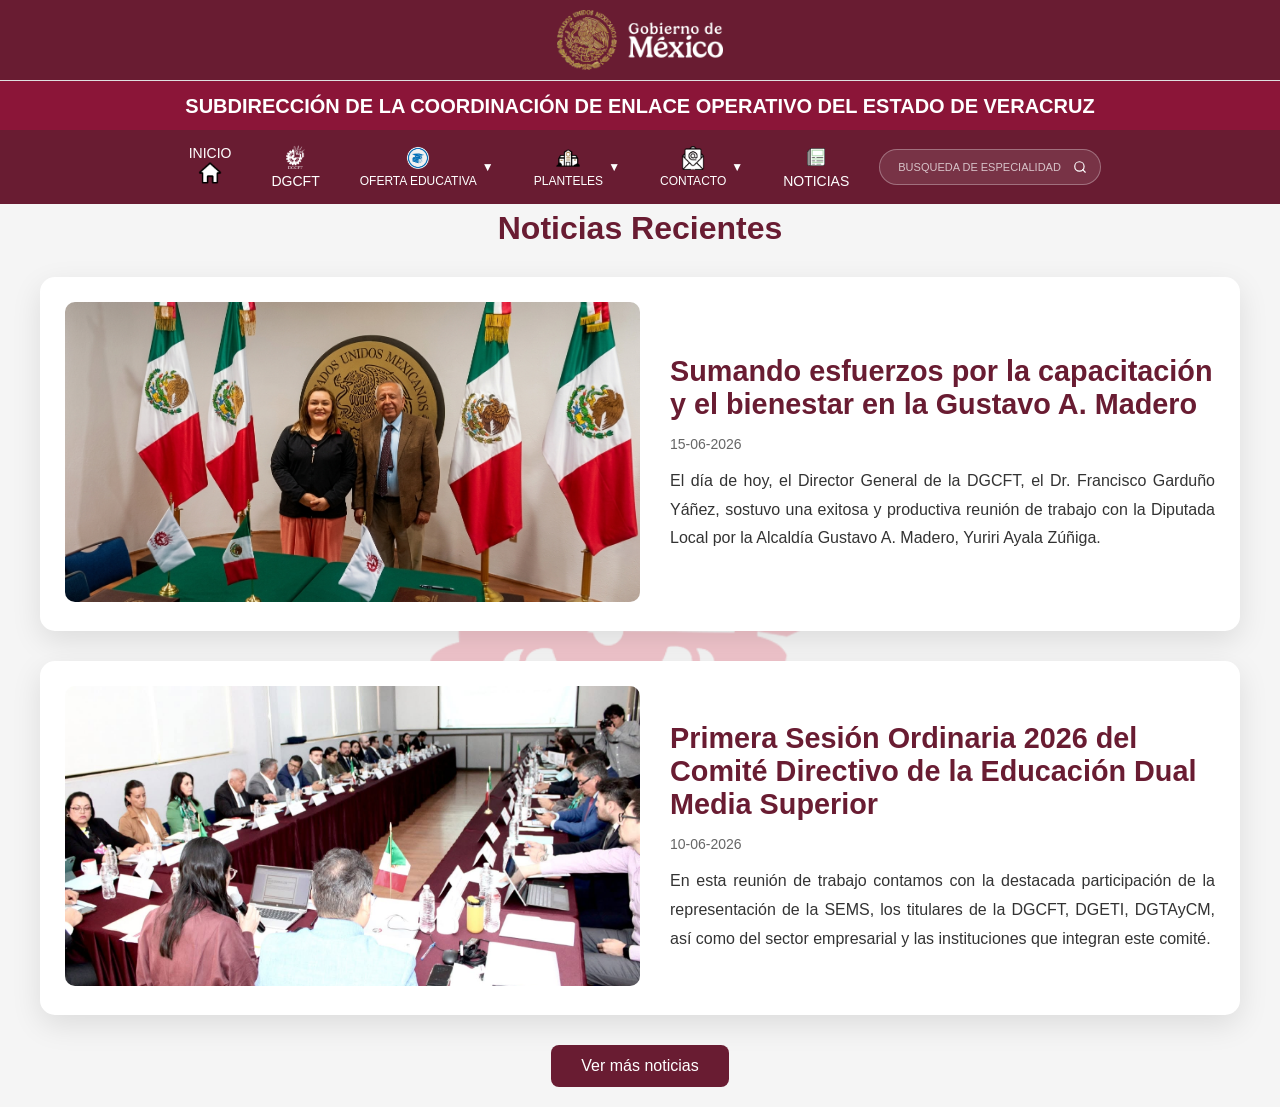
==== commit d04e83f8: "Add files via upload" ====
--- a/index.html
+++ b/index.html
@@ -1,2915 +1,2947 @@
-<!DOCTYPE html>
-<html lang="es">
-<head>
-    <meta charset="UTF-8">
-    <meta name="viewport" content="width=device-width, initial-scale=1.0">
-    <meta http-equiv="Cache-Control" content="no-cache, no-store, must-revalidate">
-    <meta http-equiv="Pragma" content="no-cache">
-    <meta http-equiv="Expires" content="0">
-    <meta name="version" content="1.0">
-    <title>SUBDIRECCIÓN DE ENLACE OPERATIVO DEL ESTADO DE VERACRUZ</title>
-    <link href="https://framework-gb.cdn.gob.mx/gm/v3/assets/images/favicon.ico" rel="shortcut icon">
-    <style>
-        @import url('https://framework-gb.cdn.gob.mx/gm/v3/assets/styles/main.css');
-        * {
-            margin: 0;
-            padding: 0;
-            box-sizing: border-box;
-        }
-        
-        body {
-            font-family: Arial, sans-serif;
-            background-color: #f5f5f5;
-            position: relative;
-        }
-        
-        /* Fondo de marca de agua usando pseudo-elemento */
-        body::before {
-            content: "";
-            position: fixed;
-            top: 0;
-            left: 0;
-            width: 100%;
-            height: 100%;
-            background-image: url('imagenes/DGCFT.png');
-            background-repeat: no-repeat;
-            background-position: center bottom;
-            background-attachment: fixed;
-            background-size: 33%;
-            opacity: 0.20;
-            z-index: -1;
-            pointer-events: none;
-        }
-        
-        /* Encabezado principal */
-        .header-top {
-            background-color: #691c32;
-            padding: 10px 20px;
-            display: flex;
-            justify-content: center;
-            align-items: center;
-            border-bottom: 1px solid #e0e0e0;
-            color: white;
-            position: fixed;
-            top: 0;
-            left: 0;
-            right: 0;
-            z-index: 1000;
-        }
-        
-        .logo-gob {
-            height: 60px;
-        }
-        
-        /* Banner de subdirección */
-        .nav-subtitle {
-            background-color: #8B1538;
-            padding: 15px 20px;
-            text-align: center;
-            border-bottom: 3px solid #FFD700;
-            position: fixed;
-            top: 80px;
-            left: 0;
-            right: 0;
-            z-index: 1;
-        }
-        
-        .nav-subtitle h1 {
-            color: white;
-            font-size: 20px;
-            font-weight: 600;
-            margin: 0;
-        }
-        
-        /* Barra de navegación principal */
-        .nav-main {
-            background-color: #691c32;
-            padding: 0;
-            position: fixed;
-            top: 130px;
-            left: 0;
-            right: 0;
-            z-index: 998;
-        }
-        
-        .nav-main ul {
-            list-style: none;
-            display: flex;
-            justify-content: center;
-            align-items: center;
-            margin: 0;
-            padding: 0;
-        }
-        
-        .nav-main li {
-            position: relative;
-        }
-        
-        .nav-main a {
-            display: flex;
-            align-items: center;
-            padding: 15px 20px;
-            text-decoration: none;
-            color: white;
-            font-size: 14px;
-            font-weight: 500;
-            transition: background-color 0.3s;
-        }
-        
-        .nav-main a:hover {
-            background-color: #6B1028;
-        }
-        
-        /* Estilos para menú desplegable */
-        .dropdown {
-            position: relative;
-        }
-        
-        .dropdown-toggle::after {
-            content: " \25BC";
-            font-size: 12px;
-            margin-left: 5px;
-        }
-        
-        .dropdown-menu {
-            display: none;
-            position: absolute;
-            top: 100%;
-            left: 0;
-            background-color: #691c32;
-            min-width: 250px;
-            box-shadow: 0 2px 5px rgba(0,0,0,0.2);
-            z-index: 10000;
-            list-style: none;
-            padding: 10px 0;
-            margin: 0;
-            border: 1px solid #8B1538;
-            border-radius: 5px;
-            visibility: hidden;
-            opacity: 0;
-            transition: opacity 0.2s ease;
-        }
-        
-        .dropdown:hover .dropdown-menu {
-            visibility: visible;
-            opacity: 1;
-            display: block;
-        }
-        
-        .dropdown-menu li {
-            width: 100%;
-        }
-        
-        .dropdown-menu a {
-            display: block;
-            padding: 10px 15px;
-            color: #611232;
-            text-decoration: none;
-            font-size: 14px;
-            font-weight: 500;
-            transition: background-color 0.3s;
-            white-space: normal;
-            line-height: 1.4;
-        }
-        
-        .dropdown-menu a:hover {
-            background-color: #ddc9a3;
-            color: #333;
-        }
-        
-        /* Contenido principal */
-        .main-content {
-            min-height: 400px;
-            padding: 20px;
-            margin-top: 190px;
-        }
-        
-        /* Estilos para contenido de requisitos */
-        #requisitos-inscripcion {
-            max-width: 800px;
-            margin: 0 auto;
-            line-height: 1.6;
-        }
-        
-        #requisitos-inscripcion h2 {
-            color: #691c32;
-            font-size: 28px;
-            margin-bottom: 20px;
-            text-align: center;
-            border-bottom: 3px solid #FFD700;
-            padding-bottom: 10px;
-        }
-        
-        #requisitos-inscripcion h3 {
-            color: #8B1538;
-            font-size: 20px;
-            margin: 25px 0 15px 0;
-            font-weight: 600;
-        }
-        
-        #requisitos-inscripcion p {
-            margin-bottom: 15px;
-            color: #333;
-            font-size: 16px;
-        }
-        
-        #requisitos-inscripcion ul {
-            margin: 15px 0;
-            padding-left: 30px;
-        }
-        
-        #requisitos-inscripcion li {
-            margin-bottom: 10px;
-            color: #333;
-            font-size: 16px;
-        }
-        
-        /* Estilos para contenido de especialidades */
-        #especialidades-contenido {
-            max-width: 1200px;
-            margin: 0 auto;
-            line-height: 1.6;
-        }
-        
-        #especialidades-contenido h2 {
-            color: #691c32;
-            font-size: 32px;
-            margin-bottom: 30px;
-            text-align: center;
-            border-bottom: 3px solid #FFD700;
-            padding-bottom: 15px;
-        }
-        
-        .especialidades-grid {
-            display: grid;
-            grid-template-columns: 1fr 1fr 1fr;
-            gap: 20px;
-            margin-top: 30px;
-            max-width: 1200px;
-            margin-left: auto;
-            margin-right: auto;
-        }
-        
-        .especialidad-item:hover {
-            transform: translateY(-5px);
-            box-shadow: 0 8px 25px rgba(105, 28, 50, 0.2);
-            border-color: #691c32;
-        }
-        
-        .especialidad-imagen {
-            width: 100%;
-            height: 160px;
-            object-fit: contain;
-            background-color: #f8f9fa;
-            padding: 10px;
-            box-sizing: border-box;
-            transition: transform 0.3s ease;
-        }
-        
-        .especialidad-item:hover .especialidad-imagen {
-            transform: scale(1.05);
-        }
-        
-        .especialidad-header {
-            background-color: #691c32;
-            color: white;
-            padding: 15px;
-            cursor: pointer;
-            display: flex;
-            justify-content: center;
-            align-items: center;
-            transition: background-color 0.3s ease;
-            flex: 1;
-        }
-        
-        .especialidad-header:hover {
-            background-color: #8B1538;
-        }
-        
-        .especialidad-header h3 {
-            margin: 0;
-            font-size: 16px;
-            font-weight: 600;
-            text-align: center;
-            line-height: 1.3;
-        }
-        
-        .planteles-list {
-            padding: 0;
-            max-height: 0;
-            overflow: hidden;
-            transition: max-height 0.3s ease, padding 0.3s ease;
-            border-top: 1px solid #e9ecef;
-            display: none;
-        }
-        
-        .planteles-list.active {
-            max-height: 700px;
-            padding: 20px;
-            display: block;
-        }
-        
-        .planteles-list[style*="block"] {
-            max-height: 700px;
-            padding: 20px;
-        }
-        
-        .plantel-item {
-            padding: 4px 0;
-            border-bottom: 1px solid #e9ecef;
-            color: #333;
-            font-size: 13px;
-            transition: background-color 0.2s ease;
-        }
-        
-        .plantel-item:last-child {
-            border-bottom: none;
-        }
-        
-        .plantel-item:hover {
-            padding-left: 10px;
-            border-radius: 5px;
-        }
-        
-        .plantel-item strong {
-            color: #691c32;
-            font-weight: 600;
-        }
-        
-        /* Estilos para barra de búsqueda */
-        .search-container {
-            position: relative;
-            display: flex;
-            align-items: center;
-        }
-        
-        .search-box {
-            display: flex;
-            align-items: center;
-            background-color: rgba(255, 255, 255, 0.1);
-            border: 1px solid rgba(255, 255, 255, 0.3);
-            border-radius: 20px;
-            padding: 5px 10px;
-            margin: 0 10px;
-            transition: all 0.3s ease;
-        }
-        
-        .search-box:hover {
-            background-color: rgba(255, 255, 255, 0.15);
-            border-color: rgba(255, 255, 255, 0.5);
-        }
-        
-        .search-box:focus-within {
-            background-color: rgba(255, 255, 255, 0.2);
-            border-color: #FFD700;
-            box-shadow: 0 0 10px rgba(255, 215, 0, 0.3);
-        }
-        
-        #busqueda-especialidad {
-            background: transparent;
-            border: none;
-            color: white;
-            font-size: 12px;
-            padding: 5px 8px;
-            width: 180px;
-            outline: none;
-        }
-        
-        #busqueda-especialidad::placeholder {
-            color: rgba(255, 255, 255, 0.7);
-            font-size: 11px;
-        }
-        
-        #busqueda-especialidad:focus::placeholder {
-            color: rgba(255, 255, 255, 0.5);
-        }
-        
-        #search-btn {
-            background: transparent;
-            border: none;
-            color: white;
-            cursor: pointer;
-            padding: 3px;
-            display: flex;
-            align-items: center;
-            justify-content: center;
-            border-radius: 50%;
-            transition: all 0.3s ease;
-        }
-        
-        #search-btn:hover {
-            background-color: rgba(255, 215, 0, 0.2);
-            transform: scale(1.1);
-        }
-        
-        #search-btn svg {
-            width: 14px;
-            height: 14px;
-        }
-        
-        .search-results {
-            position: absolute;
-            top: 100%;
-            right: 10px;
-            background-color: #8B1538;
-            border: 1px solid #FFD700;
-            border-radius: 8px;
-            box-shadow: 0 4px 15px rgba(0,0,0,0.3);
-            max-height: 300px;
-            overflow-y: auto;
-            z-index: 10001;
-            min-width: 250px;
-            margin-top: 5px;
-        }
-        
-        .search-result-item {
-            padding: 10px 15px;
-            color: white;
-            cursor: pointer;
-            transition: background-color 0.2s ease;
-            border-bottom: 1px solid rgba(255,255,255,0.1);
-            font-size: 12px;
-            line-height: 1.3;
-        }
-        
-        .search-result-item:last-child {
-            border-bottom: none;
-        }
-        
-        .search-result-item:hover {
-            background-color: #691c32;
-        }
-        
-        .search-result-item strong {
-            color: #FFD700;
-            font-weight: 600;
-        }
-        
-        .search-no-results {
-            padding: 15px;
-            color: rgba(255, 255, 255, 0.7);
-            font-size: 12px;
-            text-align: center;
-            font-style: italic;
-        }
-        
-        /* Estilos mínimos para iconos de navegación */
-        .nav-item-with-icon {
-            display: flex;
-            flex-direction: column;
-            align-items: center;
-            text-align: center;
-        }
-        
-        .nav-icon {
-            width: 24px;
-            height: 24px;
-            margin-bottom: 4px;
-            object-fit: contain;
-        }
-        
-        .dropdown-toggle .nav-item-with-icon span {
-            display: block;
-            font-size: 12px;
-            font-weight: 500;
-        }
-        
-        /* ===========================================
-           DETALLE DE PLANTEL (contenido inyectado por JS)
-           =========================================== */
-        .plantel-info-grid {
-            display: grid;
-            grid-template-columns: 1fr 1fr;
-            gap: 20px;
-        }
-        .plantel-directorio-grid {
-            display: grid;
-            grid-template-columns: 1fr 1fr;
-            gap: 15px;
-        }
-        .plantel-directorio-item {
-            background: #f8f9fa;
-            padding: 20px;
-            border-radius: 8px;
-            /* Evita que correos largos rompan el layout */
-            overflow-wrap: anywhere;
-            word-break: break-word;
-            min-width: 0;
-        }
-        .plantel-directorio-item p {
-            overflow-wrap: anywhere;
-        }
-        .plantel-especialidades-grid {
-            display: grid;
-            grid-template-columns: 1fr 1fr 1fr;
-            gap: 15px;
-        }
-        .plantel-especialidad-btn {
-            background: white;
-            padding: 12px;
-            border-radius: 6px;
-            border: 1px solid #e9ecef;
-            text-align: center;
-            cursor: pointer;
-            transition: all 0.3s ease;
-            width: 100%;
-            min-width: 0;
-        }
-        .plantel-especialidad-btn:hover {
-            background: #f8f9fa;
-            border-color: #691c32;
-            transform: translateY(-2px);
-            box-shadow: 0 4px 8px rgba(105, 28, 50, 0.15);
-        }
-        .plantel-especialidad-btn p {
-            margin: 0;
-            color: #333;
-            font-size: 14px;
-            line-height: 1.4;
-            overflow-wrap: anywhere;
-        }
-
-        /* ===========================================
-           DISEÑO ADAPTABLE (RESPONSIVE)
-           Breakpoints:
-             - 1024px: tablets horizontales / laptops pequeñas
-             -  768px: tablets verticales / móviles grandes
-             -  480px: móviles
-             -  360px: móviles pequeños
-           =========================================== */
-
-        /* ---------- 1024px: Tablets horizontales ---------- */
-        @media (max-width: 1024px) {
-            .nav-subtitle h1 {
-                font-size: 18px;
-            }
-            .nav-main a {
-                padding: 12px 14px;
-                font-size: 13px;
-            }
-            .nav-icon {
-                width: 22px;
-                height: 22px;
-            }
-            .dropdown-toggle .nav-item-with-icon span {
-                font-size: 11px;
-            }
-            #busqueda-especialidad {
-                width: 150px;
-            }
-            .especialidades-grid {
-                grid-template-columns: 1fr 1fr;
-                max-width: 100%;
-                padding: 0 15px;
-            }
-            body::before {
-                background-size: 50%;
-            }
-        }
-
-        /* ---------- 768px: Tablets / móviles grandes ---------- */
-        @media (max-width: 768px) {
-            /* Las cabeceras dejan de ser fijas y vuelven al flujo del documento.
-               Esto evita el problema del margin-top:190px cuando el header crece. */
-            .header-top,
-            .nav-subtitle,
-            .nav-main {
-                position: relative;
-                top: auto;
-                left: auto;
-                right: auto;
-            }
-            .main-content {
-                margin-top: 20px;
-                padding: 15px;
-            }
-
-            .header-top {
-                padding: 8px 12px;
-            }
-            .logo-gob {
-                height: 50px;
-            }
-
-            .nav-subtitle {
-                padding: 12px 15px;
-            }
-            .nav-subtitle h1 {
-                font-size: 15px;
-                line-height: 1.3;
-            }
-
-            /* La barra de navegación permite que sus elementos hagan wrap */
-            .nav-main ul {
-                flex-wrap: wrap;
-                justify-content: space-around;
-            }
-            .nav-main a {
-                padding: 10px 8px;
-                font-size: 12px;
-            }
-            .nav-icon {
-                width: 20px;
-                height: 20px;
-                margin-bottom: 2px;
-            }
-            .dropdown-toggle .nav-item-with-icon span {
-                font-size: 10px;
-            }
-
-            /* === DROPDOWN MENUS EN MÓVIL ===
-               En táctil, :hover queda "pegado" tras el primer tap y eso
-               impide que el toggle funcione como toggle. Aquí desactivamos
-               :hover y :focus-within y usamos una clase .is-open manejada
-               por JS para tener control total del abrir/cerrar.
-               
-               Anclamos los dropdowns a la barra de navegación (no al <li>),
-               y forzamos el ancho con width explícito porque min-width:auto
-               + position:absolute hace que el menú colapse al ancho de la
-               palabra más larga (problema visible en CONTACTO). */
-            .dropdown:hover .dropdown-menu,
-            .dropdown:focus-within .dropdown-menu {
-                visibility: hidden;
-                opacity: 0;
-                display: none;
-            }
-            .dropdown.is-open .dropdown-menu {
-                visibility: visible !important;
-                opacity: 1 !important;
-                display: block !important;
-            }
-            .nav-main {
-                position: relative;
-            }
-            .dropdown {
-                position: static !important;
-            }
-            .dropdown-menu {
-                left: 8px !important;
-                right: 8px !important;
-                width: calc(100vw - 16px) !important;
-                min-width: 0 !important;
-                max-width: calc(100vw - 16px) !important;
-                max-height: 75vh;
-                overflow-y: auto;
-                box-sizing: border-box;
-            }
-            .dropdown-menu li {
-                width: 100%;
-            }
-            .dropdown-menu a {
-                font-size: 13px;
-                padding: 12px 14px;
-                line-height: 1.4;
-                white-space: normal;
-                overflow-wrap: anywhere;
-            }
-            .dropdown-menu a strong {
-                display: block;
-                margin-bottom: 3px;
-            }
-
-            /* La caja de búsqueda toma su propia línea, ancho completo */
-            .search-container {
-                flex-basis: 100%;
-                width: 100%;
-                order: 99;
-                padding: 8px 10px;
-                justify-content: center;
-            }
-            .search-box {
-                margin: 0;
-                flex: 1;
-                max-width: 500px;
-            }
-            #busqueda-especialidad {
-                width: 100%;
-                flex: 1;
-                font-size: 13px;
-            }
-            .search-results {
-                left: 10px;
-                right: 10px;
-                min-width: auto;
-            }
-
-            .especialidades-grid {
-                grid-template-columns: 1fr 1fr;
-                gap: 15px;
-                padding: 0 10px;
-            }
-            #especialidades-contenido h2 {
-                font-size: 24px;
-            }
-            .especialidad-imagen {
-                height: 130px;
-            }
-            .especialidad-header {
-                padding: 12px;
-            }
-            .especialidad-header h3 {
-                font-size: 14px;
-            }
-
-            #requisitos-inscripcion h2 {
-                font-size: 22px;
-            }
-            #requisitos-inscripcion h3 {
-                font-size: 17px;
-            }
-            #requisitos-inscripcion p,
-            #requisitos-inscripcion li {
-                font-size: 14px;
-            }
-
-            body::before {
-                background-size: 70%;
-                background-attachment: scroll;
-            }
-
-            /* Detalle de plantel: directorio pasa a 1 col, especialidades a 2 cols */
-            .plantel-directorio-grid {
-                grid-template-columns: 1fr;
-            }
-            .plantel-especialidades-grid {
-                grid-template-columns: 1fr 1fr;
-            }
-        }
-
-        /* ---------- 480px: Móviles ---------- */
-        @media (max-width: 480px) {
-            .header-top {
-                padding: 6px 10px;
-            }
-            .logo-gob {
-                height: 40px;
-            }
-
-            .nav-subtitle {
-                padding: 10px 12px;
-                border-bottom-width: 2px;
-            }
-            .nav-subtitle h1 {
-                font-size: 12.5px;
-                line-height: 1.25;
-            }
-
-            .nav-main a {
-                padding: 8px 5px;
-            }
-            .dropdown-toggle .nav-item-with-icon span {
-                font-size: 9.5px;
-            }
-            .nav-icon {
-                width: 18px;
-                height: 18px;
-            }
-
-            /* Refuerzos al dropdown ya configurado en el breakpoint de 768px */
-            .dropdown-menu a {
-                font-size: 12.5px;
-                padding: 10px 12px;
-            }
-
-            .search-container {
-                padding: 6px 8px;
-            }
-            #busqueda-especialidad {
-                font-size: 13px;
-                padding: 6px 8px;
-            }
-
-            /* Grid de especialidades: una sola columna */
-            .especialidades-grid {
-                grid-template-columns: 1fr;
-                gap: 12px;
-                padding: 0 5px;
-            }
-            #especialidades-contenido h2 {
-                font-size: 20px;
-                margin-bottom: 20px;
-            }
-            .especialidad-imagen {
-                height: 180px;
-            }
-            .especialidad-header h3 {
-                font-size: 15px;
-            }
-
-            .main-content {
-                padding: 12px;
-                margin-top: 10px;
-            }
-
-            #requisitos-inscripcion h2 {
-                font-size: 19px;
-            }
-            #requisitos-inscripcion h3 {
-                font-size: 15px;
-            }
-            #requisitos-inscripcion p,
-            #requisitos-inscripcion li {
-                font-size: 13px;
-            }
-            #requisitos-inscripcion ul {
-                padding-left: 20px;
-            }
-
-            body::before {
-                background-size: 90%;
-                opacity: 0.12;
-            }
-
-            /* Detalle de plantel: todos los grids colapsan a 1 col */
-            .plantel-info-grid,
-            .plantel-directorio-grid,
-            .plantel-especialidades-grid {
-                grid-template-columns: 1fr;
-                gap: 12px;
-            }
-        }
-
-        /* ---------- 360px: Móviles muy pequeños ---------- */
-        @media (max-width: 360px) {
-            .nav-subtitle h1 {
-                font-size: 11px;
-            }
-            .nav-main a {
-                padding: 6px 3px;
-            }
-            .dropdown-toggle .nav-item-with-icon span {
-                font-size: 8.5px;
-            }
-            .nav-icon {
-                width: 16px;
-                height: 16px;
-            }
-        }
-
-        /* Estilos responsivos para noticias en index.html */
-        @media (max-width: 768px) {
-            #contenedor-noticias-index > div {
-                flex-direction: column !important;
-                gap: 20px !important;
-            }
-            #contenedor-noticias-index > div > div:first-child {
-                flex: 0 0 100% !important;
-            }
-            #contenedor-noticias-index > div > div:first-child img {
-                height: 250px !important;
-            }
-            #contenedor-noticias-index > div > div:last-child {
-                flex: 1 !important;
-            }
-            #contenedor-noticias-index h3 {
-                font-size: 1.4em !important;
-            }
-            #contenedor-noticias-index p {
-                font-size: 14px !important;
-            }
-        }
-
-        @media (max-width: 480px) {
-            #contenedor-noticias-index > div {
-                padding: 20px !important;
-                gap: 15px !important;
-            }
-            #contenedor-noticias-index > div > div:first-child img {
-                height: 200px !important;
-            }
-            #contenedor-noticias-index h3 {
-                font-size: 1.2em !important;
-                margin-bottom: 10px !important;
-            }
-            #contenedor-noticias-index p {
-                font-size: 13px !important;
-            }
-        }
-    </style>
-    <link rel="stylesheet" href="https://framework-gb.cdn.gob.mx/gm/v3/assets/styles/main.css">
-</head>
-<body>
-    <!-- Encabezado principal -->
-    <header class="header-top">
-        <img src="imagenes/gob_mx.png" alt="Gobierno de México" class="logo-gob">
-    </header>
-
-    <!-- Banner de subdirección -->
-    <div class="nav-subtitle">
-        <h1>SUBDIRECCIÓN DE LA COORDINACIÓN DE ENLACE OPERATIVO DEL ESTADO DE VERACRUZ</h1>
-    </div>
-
-    <!-- Barra de navegación principal -->
-    <nav class="nav-main">
-        <ul>
-            <li>
-                <a href="index.html">
-                    <div class="nav-item-with-icon">
-                        <span>INICIO</span>
-                        <img src="imagenes/inicio.png" alt="DGCFT" class="nav-icon">
-                    </div>
-                </a>
-            </li>
-            <li>
-                <a href="https://www.dgcft.sems.gob.mx/" target="_blank">
-                    <div class="nav-item-with-icon">
-                        <img src="imagenes/DGCFTB.png" alt="DGCFT" class="nav-icon">
-                        <span>DGCFT</span>
-                    </div>
-                </a>
-            </li>
-            <li class="dropdown">
-                <a href="#" class="dropdown-toggle">
-                    <div class="nav-item-with-icon">
-                        <img src="imagenes/oferta.png" alt="OFERTA EDUCATIVA" class="nav-icon">
-                        <span>OFERTA EDUCATIVA</span>
-                    </div>
-                </a>
-                <ul class="dropdown-menu">
-                    <li><a href="Calendario Escolar 2025-2026.pdf" target="_blank">CALENDARIO ESCOLAR</a></li>
-                    <li><a href="#" onclick="mostrarEspecialidades(); return false;">ESPECIALIDADES</a></li>
-                    <li><a href="#" onclick="mostrarRequisitos(); return false;">REQUISITOS DE INSCRIPCIÓN</a></li>
-                </ul>
-            </li>
-            <li class="dropdown">
-                <a href="#" class="dropdown-toggle">
-                    <div class="nav-item-with-icon">
-                        <img src="imagenes/planteles.png" alt="PLANTELES" class="nav-icon">
-                        <span>PLANTELES</span>
-                    </div>
-                </a>
-                <ul class="dropdown-menu">
-                    <li><a href="javascript:void(0)">SCEO Veracruz</a></li>
-                    <li><a href="javascript:void(0)">CECATI 31 coatzacoalcos</a></li>
-                    <li><a href="javascript:void(0)">CECATI 33 Río Blanco</a></li>
-                    <li><a href="javascript:void(0)">CECATI 42 Veracruz</a></li>
-                    <li><a href="javascript:void(0)">CECATI 49 Córdoba</a></li>
-                    <li><a href="javascript:void(0)">CECATI 72 Cosoleacaque</a></li>
-                    <li><a href="javascript:void(0)">CECATI 103 Poza Rica</a></li>
-                    <li><a href="javascript:void(0)">CECATI 151 Xalapa</a></li>
-                    <li><a href="javascript:void(0)">CECATI 159 Tlacotalpan</a></li>
-                    <li><a href="javascript:void(0)">CECATI 168 Cd. Mendoza</a></li>
-                    <li><a href="javascript:void(0)">CECATI 170 Orizaba</a></li>
-                </ul>
-            </li>
-            <li class="dropdown">
-                <a href="#" class="dropdown-toggle">
-                    <div class="nav-item-with-icon">
-                        <img src="imagenes/contacto.png" alt="CONTACTO" class="nav-icon">
-                        <span>CONTACTO</span>
-                    </div>
-                </a>
-                <ul class="dropdown-menu">
-                    <li><a href="mailto:ver.sceo@dgcft.sems.gob.mx">
-                        <strong>Subdirector de la Coordinación de Enlace Operativo</strong><br>
-                        Titular: Sergio López Hernández<br>
-                        Correo electrónico: ver.sceo@dgcft.sems.gob.mx
-                    </a></li>
-                    <li><a href="mailto:ver.acade@dgcft.sems.gob.mx">
-                        <strong>Auxiliar del Área del Apoyo Técnico Académico</strong><br>
-                        Titular: José Luis Silva Romero<br>
-                        Correo electrónico: ver.acade@dgcft.sems.gob.mx
-                    </a></li>
-                    <li><a href="mailto:ver.admvo@dgcft.sems.gob.mx">
-                        <strong>Auxiliar del Área de Apoyo Administrativo</strong><br>
-                        Titular: Juan Carlos González Domínguez<br>
-                        Correo electrónico: ver.admvo@dgcft.sems.gob.mx
-                    </a></li>
-                    <li><a href="mailto:ver.plan@dgcft.sems.gob.mx">
-                        <strong>Auxiliar del Área de Planeación y Evaluación</strong><br>
-                        Titular: Eduardo Manuel Rodríguez Azueta<br>
-                        Correo electrónico: ver.plan@dgcft.sems.gob.mx
-                    </a></li>
-                    <li><a href="mailto:ver.vinc@dgcft.sems.gob.mx">
-                        <strong>Auxiliar del Área de Vinculación con el Sector Productivo</strong><br>
-                        Titular: Sara Carolina Benítez Ramírez<br>
-                        Correo electrónico: ver.vinc@dgcft.sems.gob.mx
-                    </a></li>
-                </ul>
-            </li>
-             <li id="nav-noticias">
-                <a href="boletines.html">
-                    <div class="nav-item-with-icon">
-                        <img src="imagenes/noticias.png" alt="NOTICIAS" class="nav-icon">
-                        <span>NOTICIAS</span>
-                    </div>
-                </a>
-            </li>
-            <li class="search-container">
-                <div class="search-box">
-                    <input type="text" id="busqueda-especialidad" placeholder="BUSQUEDA DE ESPECIALIDAD" autocomplete="off">
-                    <button type="button" id="search-btn" aria-label="Buscar">
-                        <svg width="16" height="16" viewBox="0 0 24 24" fill="none" stroke="currentColor" stroke-width="2" stroke-linecap="round" stroke-linejoin="round">
-                            <circle cx="11" cy="11" r="8"></circle>
-                            <path d="m21 21-4.35-4.35"></path>
-                        </svg>
-                    </button>
-                </div>
-                <div id="search-results" class="search-results" style="display: none;"></div>
-            </li>
-        </ul>
-    </nav>
-
-
-
-
-
-
-
-    <!-- Contenido principal -->
-    <main class="main-content">
-        <div id="contenido-principal">
-            <h2 style="color: #691c32; font-size: 2em; margin-bottom: 30px; text-align: center;">Noticias Recientes</h2>
-
-            <div id="contenedor-noticias-index">
-                <!-- Las noticias se generarán dinámicamente desde boletines.js -->
-            </div>
-
-            <div style="text-align: center; margin-top: 30px;">
-                <a href="boletines.html" style="background: #691c32; color: white; border: none; padding: 12px 30px; border-radius: 8px; cursor: pointer; font-size: 16px; transition: all 0.3s ease; text-decoration: none; display: inline-block;">
-                    Ver más noticias
-                </a>
-            </div>
-        </div>
-
-
-
-
-
-        
-        <!-- Contenido de Detalle de Noticia -->
-        <div class="u-style-1" id="noticia-detalle" style="display: none;">
-            <!-- El contenido se generará dinámicamente -->
-        </div>
-
-        <!-- Modal para ver imagen en tamaño grande -->
-        <div id="modal-imagen" style="display: none; position: fixed; top: 0; left: 0; width: 100%; height: 100%; background: rgba(0,0,0,0.9); z-index: 9999; justify-content: center; align-items: center; cursor: pointer;" onclick="cerrarModalImagen()">
-            <img id="modal-img" src="" alt="Imagen en grande" style="max-width: 90%; max-height: 90%; object-fit: contain; border-radius: 8px;">
-        </div>
-        
-
-
-
-
-
-        
-        <!-- Contenido de Especialidades -->
-        <div id="especialidades-contenido" style="display: none;">
-            <h2>ESPECIALIDADES</h2>
-            
-            <div class="especialidades-grid">
-                <!-- Columna 1 -->
-                <div class="especialidad-item">
-                    <img src="imagenes/administracion.png" alt="Administración" class="especialidad-imagen" onclick="togglePlanteles('planteles-administracion')" style="cursor: pointer;">
-                    <div class="especialidad-header" onclick="togglePlanteles('planteles-administracion')">
-                        <h3>Administración</h3>
-                    </div>
-                    <div id="planteles-administracion" class="planteles-list" style="display: none;">
-                        <div class="plantel-item"><strong>CECATI 31</strong><br>Coatzacoalcos</div>
-                        <div class="plantel-item"><strong>CECATI 33</strong><br>Río Blanco</div>
-                        <div class="plantel-item"><strong>CECATI 42</strong><br>Veracruz</div>
-                        <div class="plantel-item"><strong>CECATI 49</strong><br>Córdoba</div>
-                        <div class="plantel-item"><strong>CECATI 72</strong><br>Cosoleacaque</div>
-                        <div class="plantel-item"><strong>CECATI 103</strong><br>Poza Rica</div>
-                        <div class="plantel-item"><strong>CECATI 151</strong><br>Xalapa</div>
-                        <div class="plantel-item"><strong>CECATI 159</strong><br>Tlacotalpan</div>
-                        <div class="plantel-item"><strong>CECATI 168</strong><br>Camerino Z. Mendoza</div>
-                        <div class="plantel-item"><strong>CECATI 170</strong><br>Orizaba</div>
-                    </div>
-                </div>
-                
-                <div class="especialidad-item">
-                    <img src="imagenes/alimentos.png" alt="Alimentos y bebidas" class="especialidad-imagen" onclick="togglePlanteles('planteles-alimentos')" style="cursor: pointer;">
-                    <div class="especialidad-header" onclick="togglePlanteles('planteles-alimentos')">
-                        <h3>Alimentos y bebidas</h3>
-                    </div>
-                    <div id="planteles-alimentos" class="planteles-list" style="display: none;">
-                        <div class="plantel-item"><strong>CECATI 42</strong><br>Veracruz</div>
-                        <div class="plantel-item"><strong>CECATI 103</strong><br>Poza Rica</div>
-                        <div class="plantel-item"><strong>CECATI 151</strong><br>Xalapa</div>
-                        <div class="plantel-item"><strong>CECATI 159</strong><br>Tlacotalpan</div>
-                        <div class="plantel-item"><strong>CECATI 168</strong><br>Camerino Z. Mendoza</div>
-                        <div class="plantel-item"><strong>CECATI 170</strong><br>Orizaba</div>
-                    </div>
-                </div>
-                
-                <div class="especialidad-item">
-                    <img src="imagenes/contabilidad.png" alt="Aplicación de normas y proced.contables y fiscales" class="especialidad-imagen" onclick="togglePlanteles('planteles-normas')" style="cursor: pointer;">
-                    <div class="especialidad-header" onclick="togglePlanteles('planteles-normas')">
-                        <h3>Aplicación de normas y proced.contables y fiscales</h3>
-                    </div>
-                    <div id="planteles-normas" class="planteles-list" style="display: none;">
-                        <div class="plantel-item"><strong>CECATI 42</strong><br>Veracruz</div>
-                        <div class="plantel-item"><strong>CECATI 72</strong><br>Cosoleacaque</div>
-                        <div class="plantel-item"><strong>CECATI 103</strong><br>Poza Rica</div>
-                        <div class="plantel-item"><strong>CECATI 151</strong><br>Xalapa</div>
-                        <div class="plantel-item"><strong>CECATI 168</strong><br>Camerino Z. Mendoza</div>
-                        <div class="plantel-item"><strong>CECATI 170</strong><br>Orizaba</div>
-                    </div>
-                </div>
-                
-                <div class="especialidad-item">
-                    <img src="imagenes/graficas.png" alt="Artes gráficas" class="especialidad-imagen" onclick="togglePlanteles('planteles-artes-graficas')" style="cursor: pointer;">
-                    <div class="especialidad-header" onclick="togglePlanteles('planteles-artes-graficas')">
-                        <h3>Artes gráficas</h3>
-                    </div>
-                    <div id="planteles-artes-graficas" class="planteles-list" style="display: none;">
-                        <div class="plantel-item"><strong>CECATI 42</strong><br>Veracruz</div>
-                        <div class="plantel-item"><strong>CECATI 151</strong><br>Xalapa</div>
-                        <div class="plantel-item"><strong>CECATI 168</strong><br>Camerino Z. Mendoza</div>
-                        <div class="plantel-item"><strong>CECATI 170</strong><br>Orizaba</div>
-                    </div>
-                </div>
-                
-                <div class="especialidad-item">
-                    <img src="imagenes/textil.png" alt="Artesanías con fibras textiles" class="especialidad-imagen" onclick="togglePlanteles('planteles-fibras-textiles')" style="cursor: pointer;">
-                    <div class="especialidad-header" onclick="togglePlanteles('planteles-fibras-textiles')">
-                        <h3>Artesanías con fibras textiles</h3>
-                    </div>
-                    <div id="planteles-fibras-textiles" class="planteles-list" style="display: none;">
-                        <div class="plantel-item"><strong>CECATI 151</strong><br>Xalapa</div>
-                        <div class="plantel-item"><strong>CECATI 159</strong><br>Tlacotalpan</div>
-                        <div class="plantel-item"><strong>CECATI 168</strong><br>Camerino Z. Mendoza</div>
-                    </div>
-                </div>
-                
-                <div class="especialidad-item">
-                    <img src="imagenes/pinturas.png" alt="Artesanías con pastas, pinturas y acabados" class="especialidad-imagen" onclick="togglePlanteles('planteles-pastas-pinturas')" style="cursor: pointer;">
-                    <div class="especialidad-header" onclick="togglePlanteles('planteles-pastas-pinturas')">
-                        <h3>Artesanías con pastas, pinturas y acabados</h3>
-                    </div>
-                    <div id="planteles-pastas-pinturas" class="planteles-list" style="display: none;">
-                        <div class="plantel-item"><strong>CECATI 151</strong><br>Xalapa</div>
-                        <div class="plantel-item"><strong>CECATI 159</strong><br>Tlacotalpan</div>
-                        <div class="plantel-item"><strong>CECATI 168</strong><br>Camerino Z. Mendoza</div>
-                    </div>
-                </div>
-                
-                <div class="especialidad-item">
-                    <img src="imagenes/metalicas.png" alt="Artesanías metálicas" class="especialidad-imagen" onclick="togglePlanteles('planteles-artesanias-metalicas')" style="cursor: pointer;">
-                    <div class="especialidad-header" onclick="togglePlanteles('planteles-artesanias-metalicas')">
-                        <h3>Artesanías metálicas</h3>
-                    </div>
-                    <div id="planteles-artesanias-metalicas" class="planteles-list" style="display: none;">
-                        <div class="plantel-item"><strong>CECATI 151</strong><br>Xalapa</div>
-                        <div class="plantel-item"><strong>CECATI 168</strong><br>Camerino Z. Mendoza</div>
-                    </div>
-                </div>
-                
-                <div class="especialidad-item">
-                    <img src="imagenes/educativa.png" alt="Asistencia educativa inicial y preescolar" class="especialidad-imagen" onclick="togglePlanteles('planteles-asistencia-educativa')" style="cursor: pointer;">
-                    <div class="especialidad-header" onclick="togglePlanteles('planteles-asistencia-educativa')">
-                        <h3>Asistencia educativa inicial y preescolar</h3>
-                    </div>
-                    <div id="planteles-asistencia-educativa" class="planteles-list" style="display: none;">
-                        <div class="plantel-item"><strong>CECATI 42</strong><br>Veracruz</div>
-                        <div class="plantel-item"><strong>CECATI 151</strong><br>Xalapa</div>
-                        <div class="plantel-item"><strong>CECATI 168</strong><br>Camerino Z. Mendoza</div>
-                    </div>
-                </div>
-                
-                <div class="especialidad-item">
-                    <img src="imagenes/ejecutiva.png" alt="Asistencia ejecutiva" class="especialidad-imagen" onclick="togglePlanteles('planteles-asistencia-ejecutiva')" style="cursor: pointer;">
-                    <div class="especialidad-header" onclick="togglePlanteles('planteles-asistencia-ejecutiva')">
-                        <h3>Asistencia ejecutiva</h3>
-                    </div>
-                    <div id="planteles-asistencia-ejecutiva" class="planteles-list" style="display: none;">
-                        <div class="plantel-item"><strong>CECATI 42</strong><br>Veracruz</div>
-                        <div class="plantel-item"><strong>CECATI 151</strong><br>Xalapa</div>
-                        <div class="plantel-item"><strong>CECATI 168</strong><br>Camerino Z. Mendoza</div>
-                    </div>
-                </div>
-                
-                <div class="especialidad-item">
-                    <img src="imagenes/adultos.png" alt="Atención integral a personas adultas mayores" class="especialidad-imagen" onclick="togglePlanteles('planteles-atencion-adultos-mayores')" style="cursor: pointer;">
-                    <div class="especialidad-header" onclick="togglePlanteles('planteles-atencion-adultos-mayores')">
-                        <h3>Atención integral a personas adultas mayores</h3>
-                    </div>
-                    <div id="planteles-atencion-adultos-mayores" class="planteles-list" style="display: none;">
-                        <div class="plantel-item"><strong>CECATI 42</strong><br>Veracruz</div>
-                        <div class="plantel-item"><strong>CECATI 151</strong><br>Xalapa</div>
-                        <div class="plantel-item"><strong>CECATI 168</strong><br>Camerino Z. Mendoza</div>
-                    </div>
-                </div>
-                
-                <div class="especialidad-item">
-                    <img src="imagenes/discapacidad.png" alt="Atención integral a personas con discapacidad" class="especialidad-imagen" onclick="togglePlanteles('planteles-atencion-discapacidad')" style="cursor: pointer;">
-                    <div class="especialidad-header" onclick="togglePlanteles('planteles-atencion-discapacidad')">
-                        <h3>Atención integral a personas con discapacidad</h3>
-                    </div>
-                    <div id="planteles-atencion-discapacidad" class="planteles-list" style="display: none;">
-                        <div class="plantel-item"><strong>CECATI 42</strong><br>Veracruz</div>
-                        <div class="plantel-item"><strong>CECATI 151</strong><br>Xalapa</div>
-                        <div class="plantel-item"><strong>CECATI 168</strong><br>Camerino Z. Mendoza</div>
-                    </div>
-                </div>
-                
-                <div class="especialidad-item">
-                    <img src="imagenes/enfermeria.png" alt="Auxiliar de enfermería" class="especialidad-imagen" onclick="togglePlanteles('planteles-auxiliar-enfermeria')" style="cursor: pointer;">
-                    <div class="especialidad-header" onclick="togglePlanteles('planteles-auxiliar-enfermeria')">
-                        <h3>Auxiliar de enfermería</h3>
-                    </div>
-                    <div id="planteles-auxiliar-enfermeria" class="planteles-list" style="display: none;">
-                        <div class="plantel-item"><strong>CECATI 42</strong><br>Veracruz</div>
-                        <div class="plantel-item"><strong>CECATI 151</strong><br>Xalapa</div>
-                        <div class="plantel-item"><strong>CECATI 168</strong><br>Camerino Z. Mendoza</div>
-                    </div>
-                </div>
-                
-                <div class="especialidad-item">
-                    <img src="imagenes/confeccion.png" alt="Confección de prendas de vestir" class="especialidad-imagen" onclick="togglePlanteles('planteles-confeccion-prendas')" style="cursor: pointer;">
-                    <div class="especialidad-header" onclick="togglePlanteles('planteles-confeccion-prendas')">
-                        <h3>Confección de prendas de vestir</h3>
-                    </div>
-                    <div id="planteles-confeccion-prendas" class="planteles-list" style="display: none;">
-                        <div class="plantel-item"><strong>CECATI 42</strong><br>Veracruz</div>
-                        <div class="plantel-item"><strong>CECATI 151</strong><br>Xalapa</div>
-                        <div class="plantel-item"><strong>CECATI 159</strong><br>Tlacotalpan</div>
-                        <div class="plantel-item"><strong>CECATI 168</strong><br>Camerino Z. Mendoza</div>
-                    </div>
-                </div>
-                
-                <div class="especialidad-item">
-                    <img src="imagenes/cosmetologia.png" alt="Cuidados cosmetológicos faciales y corporales" class="especialidad-imagen" onclick="togglePlanteles('planteles-cuidados-cosmetologicos')" style="cursor: pointer;">
-                    <div class="especialidad-header" onclick="togglePlanteles('planteles-cuidados-cosmetologicos')">
-                        <h3>Cuidados cosmetológicos faciales y corporales</h3>
-                    </div>
-                    <div id="planteles-cuidados-cosmetologicos" class="planteles-list" style="display: none;">
-                        <div class="plantel-item"><strong>CECATI 151</strong><br>Xalapa</div>
-                        <div class="plantel-item"><strong>CECATI 159</strong><br>Tlacotalpan</div>
-                        <div class="plantel-item"><strong>CECATI 168</strong><br>Camerino Z. Mendoza</div>
-                    </div>
-                </div>
-                
-                <div class="especialidad-item">
-                    <img src="imagenes/carroceria.png" alt="Diseño e imagen de la carrocería" class="especialidad-imagen" onclick="togglePlanteles('planteles-diseno-carroceria')" style="cursor: pointer;">
-                    <div class="especialidad-header" onclick="togglePlanteles('planteles-diseno-carroceria')">
-                        <h3>Diseño e imagen de la carrocería</h3>
-                    </div>
-                    <div id="planteles-diseno-carroceria" class="planteles-list" style="display: none;">
-                        <div class="plantel-item"><strong>CECATI 31</strong><br>Coatzacoalcos</div>
-                        <div class="plantel-item"><strong>CECATI 33</strong><br>Río Blanco</div>
-                        <div class="plantel-item"><strong>CECATI 42</strong><br>Veracruz</div>
-                        <div class="plantel-item"><strong>CECATI 49</strong><br>Córdoba</div>
-                        <div class="plantel-item"><strong>CECATI 151</strong><br>Xalapa</div>
-                        <div class="plantel-item"><strong>CECATI 168</strong><br>Camerino Z. Mendoza</div>
-                        <div class="plantel-item"><strong>CECATI 170</strong><br>Orizaba</div>
-                    </div>
-                </div>
-                
-                <div class="especialidad-item">
-                    <img src="imagenes/moda.png" alt="Diseño de moda" class="especialidad-imagen" onclick="togglePlanteles('planteles-diseno-moda')" style="cursor: pointer;">
-                    <div class="especialidad-header" onclick="togglePlanteles('planteles-diseno-moda')">
-                        <h3>Diseño de moda</h3>
-                    </div>
-                    <div id="planteles-diseno-moda" class="planteles-list" style="display: none;">
-                        <div class="plantel-item"><strong>CECATI 151</strong><br>Xalapa</div>
-                        <div class="plantel-item"><strong>CECATI 159</strong><br>Tlacotalpan</div>
-                        <div class="plantel-item"><strong>CECATI 168</strong><br>Camerino Z. Mendoza</div>
-                    </div>
-                </div>
-                
-                <div class="especialidad-item">
-                    <img src="imagenes/muebles.png" alt="Diseño y fabricación de muebles de madera" class="especialidad-imagen" onclick="togglePlanteles('planteles-muebles-madera')" style="cursor: pointer;">
-                    <div class="especialidad-header" onclick="togglePlanteles('planteles-muebles-madera')">
-                        <h3>Diseño y fabricación de muebles de madera</h3>
-                    </div>
-                    <div id="planteles-muebles-madera" class="planteles-list" style="display: none;">
-                        <div class="plantel-item"><strong>CECATI 151</strong><br>Xalapa</div>
-                        <div class="plantel-item"><strong>CECATI 168</strong><br>Camerino Z. Mendoza</div>
-                    </div>
-                </div>
-                
-                <!-- Columna 2 -->
-                <div class="especialidad-item">
-                    <img src="imagenes/dibujo.png" alt="Elaboración de dibujos arquitectónico e industrial" class="especialidad-imagen" onclick="togglePlanteles('planteles-dibujos-arquitectonicos')" style="cursor: pointer;">
-                    <div class="especialidad-header" onclick="togglePlanteles('planteles-dibujos-arquitectonicos')">
-                        <h3>Elaboración de dibujos arquitectónico e industrial</h3>
-                    </div>
-                    <div id="planteles-dibujos-arquitectonicos" class="planteles-list" style="display: none;">
-                        <div class="plantel-item"><strong>CECATI 42</strong><br>Veracruz</div>
-                        <div class="plantel-item"><strong>CECATI 151</strong><br>Xalapa</div>
-                        <div class="plantel-item"><strong>CECATI 168</strong><br>Camerino Z. Mendoza</div>
-                    </div>
-                </div>
-                
-                <div class="especialidad-item">
-                    <img src="imagenes/artesanias.png" alt="Elaboración y restauración de artesanías de madera" class="especialidad-imagen" onclick="togglePlanteles('planteles-artesanias-madera')" style="cursor: pointer;">
-                    <div class="especialidad-header" onclick="togglePlanteles('planteles-artesanias-madera')">
-                        <h3>Elaboración y restauración de artesanías de madera</h3>
-                    </div>
-                    <div id="planteles-artesanias-madera" class="planteles-list" style="display: none;">
-                        <div class="plantel-item"><strong>CECATI 151</strong><br>Xalapa</div>
-                        <div class="plantel-item"><strong>CECATI 168</strong><br>Camerino Z. Mendoza</div>
-                    </div>
-                </div>
-                
-                <div class="especialidad-item">
-                    <img src="imagenes/estilismo.png" alt="Estilismo y diseño de imagen" class="especialidad-imagen" onclick="togglePlanteles('planteles-estilismo-diseno')" style="cursor: pointer;">
-                    <div class="especialidad-header" onclick="togglePlanteles('planteles-estilismo-diseno')">
-                        <h3>Estilismo y diseño de imagen</h3>
-                    </div>
-                    <div id="planteles-estilismo-diseno" class="planteles-list" style="display: none;">
-                        <div class="plantel-item"><strong>CECATI 151</strong><br>Xalapa</div>
-                        <div class="plantel-item"><strong>CECATI 168</strong><br>Camerino Z. Mendoza</div>
-                    </div>
-                </div>
-                
-                <div class="especialidad-item">
-                    <img src="imagenes/expresion.png" alt="Expresión gráfica digital" class="especialidad-imagen" onclick="togglePlanteles('planteles-expresion-digital')" style="cursor: pointer;">
-                    <div class="especialidad-header" onclick="togglePlanteles('planteles-expresion-digital')">
-                        <h3>Expresión gráfica digital</h3>
-                    </div>
-                    <div id="planteles-expresion-digital" class="planteles-list" style="display: none;">
-                        <div class="plantel-item"><strong>CECATI 42</strong><br>Veracruz</div>
-                        <div class="plantel-item"><strong>CECATI 151</strong><br>Xalapa</div>
-                        <div class="plantel-item"><strong>CECATI 168</strong><br>Camerino Z. Mendoza</div>
-                    </div>
-                </div>
-                
-                <div class="especialidad-item">
-                    <img src="imagenes/turismo.png" alt="Gestión y venta de servicios turísticos" class="especialidad-imagen" onclick="togglePlanteles('planteles-gestion-turismo')" style="cursor: pointer;">
-                    <div class="especialidad-header" onclick="togglePlanteles('planteles-gestion-turismo')">
-                        <h3>Gestión y venta de servicios turísticos</h3>
-                    </div>
-                    <div id="planteles-gestion-turismo" class="planteles-list" style="display: none;">
-                        <div class="plantel-item"><strong>CECATI 42</strong><br>Veracruz</div>
-                        <div class="plantel-item"><strong>CECATI 151</strong><br>Xalapa</div>
-                        <div class="plantel-item"><strong>CECATI 168</strong><br>Camerino Z. Mendoza</div>
-                    </div>
-                </div>
-                
-                <div class="especialidad-item">
-                    <img src="imagenes/hoteleria.png" alt="Hotelería" class="especialidad-imagen" onclick="togglePlanteles('planteles-hoteleria')" style="cursor: pointer;">
-                    <div class="especialidad-header" onclick="togglePlanteles('planteles-hoteleria')">
-                        <h3>Hotelería</h3>
-                    </div>
-                    <div id="planteles-hoteleria" class="planteles-list" style="display: none;">
-                        <div class="plantel-item"><strong>CECATI 42</strong><br>Veracruz</div>
-                        <div class="plantel-item"><strong>CECATI 151</strong><br>Xalapa</div>
-                        <div class="plantel-item"><strong>CECATI 168</strong><br>Camerino Z. Mendoza</div>
-                    </div>
-                </div>
-                
-                <div class="especialidad-item">
-                    <img src="imagenes/informatica.png" alt="Informática" class="especialidad-imagen" onclick="togglePlanteles('planteles-informatica')" style="cursor: pointer;">
-                    <div class="especialidad-header" onclick="togglePlanteles('planteles-informatica')">
-                        <h3>Informática</h3>
-                    </div>
-                    <div id="planteles-informatica" class="planteles-list" style="display: none;">
-                        <div class="plantel-item"><strong>CECATI 31</strong><br>Coatzacoalcos</div>
-                        <div class="plantel-item"><strong>CECATI 33</strong><br>Río Blanco</div>
-                        <div class="plantel-item"><strong>CECATI 42</strong><br>Veracruz</div>
-                        <div class="plantel-item"><strong>CECATI 49</strong><br>Córdoba</div>
-                        <div class="plantel-item"><strong>CECATI 72</strong><br>Cosoleacaque</div>
-                        <div class="plantel-item"><strong>CECATI 103</strong><br>Poza Rica</div>
-                        <div class="plantel-item"><strong>CECATI 151</strong><br>Xalapa</div>
-                        <div class="plantel-item"><strong>CECATI 159</strong><br>Tlacotalpan</div>
-                        <div class="plantel-item"><strong>CECATI 168</strong><br>Camerino Z. Mendoza</div>
-                        <div class="plantel-item"><strong>CECATI 170</strong><br>Orizaba</div>
-                    </div>
-                </div>
-
-                <div class="especialidad-item">
-                    <img src="imagenes/ingles.png" alt="ingles" class="especialidad-imagen" onclick="togglePlanteles('planteles-ingles')" style="cursor: pointer;">
-                    <div class="especialidad-header" onclick="togglePlanteles('planteles-ingles')">
-                        <h3>Inglés</h3>
-                    </div>
-                    <div id="planteles-ingles" class="planteles-list" style="display: none;">
-                        <div class="plantel-item"><strong>CECATI 42</strong><br>Veracruz</div>
-                        <div class="plantel-item"><strong>CECATI 151</strong><br>Xalapa</div>
-                        <div class="plantel-item"><strong>CECATI 168</strong><br>Camerino Z. Mendoza</div>
-                    </div>
-                </div>
-                
-                <div class="especialidad-item">
-                    <img src="imagenes/electronico.png" alt="Mantenimiento al sistema electrónico automotriz" class="especialidad-imagen" onclick="togglePlanteles('planteles-mantenimiento-electronico')" style="cursor: pointer;">
-                    <div class="especialidad-header" onclick="togglePlanteles('planteles-mantenimiento-electronico')">
-                        <h3>Mantenimiento al sistema electrónico automotriz</h3>
-                    </div>
-                    <div id="planteles-mantenimiento-electronico" class="planteles-list" style="display: none;">
-                        <div class="plantel-item"><strong>CECATI 31</strong><br>Coatzacoalcos</div>
-                        <div class="plantel-item"><strong>CECATI 33</strong><br>Río Blanco</div>
-                        <div class="plantel-item"><strong>CECATI 42</strong><br>Veracruz</div>
-                        <div class="plantel-item"><strong>CECATI 151</strong><br>Xalapa</div>
-                        <div class="plantel-item"><strong>CECATI 168</strong><br>Camerino Z. Mendoza</div>
-                        <div class="plantel-item"><strong>CECATI 170</strong><br>Orizaba</div>
-                    </div>
-                </div>
-                
-                <div class="especialidad-item">
-                    <img src="imagenes/electromecanico.png" alt="Mantenimiento electromecánico del automóvil" class="especialidad-imagen" onclick="togglePlanteles('planteles-mantenimiento-electromecanico')" style="cursor: pointer;">
-                    <div class="especialidad-header" onclick="togglePlanteles('planteles-mantenimiento-electromecanico')">
-                        <h3>Mantenimiento electromecánico del automóvil</h3>
-                    </div>
-                    <div id="planteles-mantenimiento-electromecanico" class="planteles-list" style="display: none;">
-                        <div class="plantel-item"><strong>CECATI 31</strong><br>Coatzacoalcos</div>
-                        <div class="plantel-item"><strong>CECATI 33</strong><br>Río Blanco</div>
-                        <div class="plantel-item"><strong>CECATI 42</strong><br>Veracruz</div>
-                        <div class="plantel-item"><strong>CECATI 49</strong><br>Córdoba</div>
-                        <div class="plantel-item"><strong>CECATI 151</strong><br>Xalapa</div>
-                        <div class="plantel-item"><strong>CECATI 168</strong><br>Camerino Z. Mendoza</div>
-                        <div class="plantel-item"><strong>CECATI 170</strong><br>Orizaba</div>
-                    </div>
-                </div>
-                
-                <div class="especialidad-item">
-                    <img src="imagenes/maquinas.png" alt="Máquinas-Herramienta" class="especialidad-imagen" onclick="togglePlanteles('planteles-maquinas-herramienta')" style="cursor: pointer;">
-                    <div class="especialidad-header" onclick="togglePlanteles('planteles-maquinas-herramienta')">
-                        <h3>Máquinas-Herramienta</h3>
-                    </div>
-                    <div id="planteles-maquinas-herramienta" class="planteles-list" style="display: none;">
-                        <div class="plantel-item"><strong>CECATI 33</strong><br>Río Blanco</div>
-                        <div class="plantel-item"><strong>CECATI 49</strong><br>Córdoba</div>
-                        <div class="plantel-item"><strong>CECATI 151</strong><br>Xalapa</div>
-                        <div class="plantel-item"><strong>CECATI 168</strong><br>Camerino Z. Mendoza</div>
-                    </div>
-                </div>
-                
-                <div class="especialidad-item">
-                    <img src="imagenes/diesel.png" alt="Mecánica diésel" class="especialidad-imagen" onclick="togglePlanteles('planteles-mecanica-diesel')" style="cursor: pointer;">
-                    <div class="especialidad-header" onclick="togglePlanteles('planteles-mecanica-diesel')">
-                        <h3>Mecánica diésel</h3>
-                    </div>
-                    <div id="planteles-mecanica-diesel" class="planteles-list" style="display: none;">
-                        <div class="plantel-item"><strong>CECATI 31</strong><br>Coatzacoalcos</div>
-                        <div class="plantel-item"><strong>CECATI 33</strong><br>Río Blanco</div>
-                        <div class="plantel-item"><strong>CECATI 42</strong><br>Veracruz</div>
-                        <div class="plantel-item"><strong>CECATI 151</strong><br>Xalapa</div>
-                        <div class="plantel-item"><strong>CECATI 168</strong><br>Camerino Z. Mendoza</div>
-                        <div class="plantel-item"><strong>CECATI 170</strong><br>Orizaba</div>
-                    </div>
-                </div>
-                
-                <div class="especialidad-item">
-                    <img src="imagenes/refri.png" alt="Refrigeración y aire acondicionado" class="especialidad-imagen" onclick="togglePlanteles('planteles-refrigeracion-aire-acondicionado')" style="cursor: pointer;">
-                    <div class="especialidad-header" onclick="togglePlanteles('planteles-refrigeracion-aire-acondicionado')">
-                        <h3>Refrigeración y aire acondicionado</h3>
-                    </div>
-                    <div id="planteles-refrigeracion-aire-acondicionado" class="planteles-list" style="display: none;">
-                        <div class="plantel-item"><strong>CECATI 31</strong><br>Coatzacoalcos</div>
-                        <div class="plantel-item"><strong>CECATI 33</strong><br>Río Blanco</div>
-                        <div class="plantel-item"><strong>CECATI 42</strong><br>Veracruz</div>
-                        <div class="plantel-item"><strong>CECATI 151</strong><br>Xalapa</div>
-                        <div class="plantel-item"><strong>CECATI 168</strong><br>Camerino Z. Mendoza</div>
-                        <div class="plantel-item"><strong>CECATI 170</strong><br>Orizaba</div>
-                    </div>
-                </div>
-                
-                <div class="especialidad-item">
-                    <img src="imagenes/sastre.png" alt="Sastrería" class="especialidad-imagen" onclick="togglePlanteles('planteles-sastreria')" style="cursor: pointer;">
-                    <div class="especialidad-header" onclick="togglePlanteles('planteles-sastreria')">
-                        <h3>Sastrería</h3>
-                    </div>
-                    <div id="planteles-sastreria" class="planteles-list" style="display: none;">
-                        <div class="plantel-item"><strong>CECATI 151</strong><br>Xalapa</div>
-                        <div class="plantel-item"><strong>CECATI 159</strong><br>Tlacotalpan</div>
-                        <div class="plantel-item"><strong>CECATI 168</strong><br>Camerino Z. Mendoza</div>
-                    </div>
-                </div>
-                
-                <div class="especialidad-item">
-                    <img src="imagenes/soldadura.png" alt="Soldadura y pailería" class="especialidad-imagen" onclick="togglePlanteles('planteles-soldadura-paileria')" style="cursor: pointer;">
-                    <div class="especialidad-header" onclick="togglePlanteles('planteles-soldadura-paileria')">
-                        <h3>Soldadura y pailería</h3>
-                    </div>
-                    <div id="planteles-soldadura-paileria" class="planteles-list" style="display: none;">
-                        <div class="plantel-item"><strong>CECATI 33</strong><br>Río Blanco</div>
-                        <div class="plantel-item"><strong>CECATI 49</strong><br>Córdoba</div>
-                        <div class="plantel-item"><strong>CECATI 151</strong><br>Xalapa</div>
-                        <div class="plantel-item"><strong>CECATI 168</strong><br>Camerino Z. Mendoza</div>
-                    </div>
-                </div>
-                
-                <div class="especialidad-item">
-                    <img src="imagenes/electrica.png" alt="Soporte a instalac. eléctricas y motores eléctricos" class="especialidad-imagen" onclick="togglePlanteles('planteles-soporte-electricos')" style="cursor: pointer;">
-                    <div class="especialidad-header" onclick="togglePlanteles('planteles-soporte-electricos')">
-                        <h3>Soporte a instalac. eléctricas y motores eléctricos</h3>
-                    </div>
-                    <div id="planteles-soporte-electricos" class="planteles-list" style="display: none;">
-                        <div class="plantel-item"><strong>CECATI 33</strong><br>Río Blanco</div>
-                        <div class="plantel-item"><strong>CECATI 49</strong><br>Córdoba</div>
-                        <div class="plantel-item"><strong>CECATI 151</strong><br>Xalapa</div>
-                        <div class="plantel-item"><strong>CECATI 168</strong><br>Camerino Z. Mendoza</div>
-                    </div>
-                </div>
-                
-                <div class="especialidad-item">
-                    <img src="imagenes/soporte.png" alt="Soporte técnico a equipos y sistemas computacionales" class="especialidad-imagen" onclick="togglePlanteles('planteles-soporte-computacionales')" style="cursor: pointer;">
-                    <div class="especialidad-header" onclick="togglePlanteles('planteles-soporte-computacionales')">
-                        <h3>Soporte técnico a equipos y sistemas computacionales</h3>
-                    </div>
-                    <div id="planteles-soporte-computacionales" class="planteles-list" style="display: none;">
-                        <div class="plantel-item"><strong>CECATI 42</strong><br>Veracruz</div>
-                        <div class="plantel-item"><strong>CECATI 151</strong><br>Xalapa</div>
-                        <div class="plantel-item"><strong>CECATI 168</strong><br>Camerino Z. Mendoza</div>
-                    </div>
-                </div>
-            </div>
-        </div>
-        
-
-
-        <!-- Contenido de Requisitos de Inscripción -->
-        <div id="requisitos-inscripcion" style="display: none;">
-            <h2>🎓 Todo lo que necesitas saber para inscribirte</h2>
-            
-            <h3>📌 Requisitos de inscripción</h3>
-            <p>Para formar parte de nuestros cursos, solo necesitas presentar la siguiente documentación:</p>
-            <ul>
-                <li>Copia certificada del acta de nacimiento o documento legal equivalente</li>
-                <li>Constancia de la Clave Única de Registro de Población (CURP)</li>
-                <li>Comprobante de pago de derechos</li>
-            </ul>
-            
-            <h3>⏱️ Duración de los cursos</h3>
-            <p>Nuestros programas están diseñados para adaptarse a tus tiempos:</p>
-            <ul>
-                <li>Duración: entre 40 y 600 horas</li>
-                <li>Periodo estimado: de 3 a 6 meses</li>
-            </ul>
-            <p>Esto permite una formación práctica, eficiente y enfocada en el desarrollo de habilidades reales.</p>
-            
-            <h3>📅 Inicio de cursos</h3>
-            <p>Cada centro educativo (CECATI) organiza su propio calendario.</p>
-            <p>👉 Te recomendamos consultar directamente en el plantel de tu interés para conocer fechas específicas de inicio.</p>
-            
-            <h3>👨‍🏫 Calidad académica</h3>
-            <p>Contamos con:</p>
-            <ul>
-                <li>Profesores altamente capacitados</li>
-                <li>Especialistas en cada área de formación</li>
-                <li>Enfoque práctico y actualizado</li>
-            </ul>
-            <p>Nuestro objetivo es brindarte una educación de calidad que puedas aplicar de inmediato.</p>
-            
-            <h3>📜 Certificación oficial</h3>
-            <p>Al concluir y acreditar tu curso, recibirás:</p>
-            <ul>
-                <li>✔️ Diploma oficial avalado por la SEP</li>
-            </ul>
-            <p>Esto respalda tus conocimientos y fortalece tu perfil profesional.</p>
-        </div>
-        
-
-
-
-
-        <!-- Contenido de Información del Plantel -->
-        <div id="plantel-info" style="display: none;">
-            <div style="background: white; padding: 21px; border-radius: 15px; box-shadow: 0 10px 30px rgba(0,0,0,0.1); margin: 14px; max-width: 1200px; margin-left: auto; margin-right: auto;">
-                <div style="text-align: center; margin-bottom: 30px;">
-                    <button onclick="ocultarPlantelInfo()" style="background: #691c32; color: white; border: none; padding: 10px 20px; border-radius: 5px; cursor: pointer; font-size: 14px;">
-                        ← Regresar
-                    </button>
-                </div>
-                <div id="plantel-detalle"></div>
-            </div>
-        </div>
-
-
-
-
-        <!-- Contenido de Información de Especialidad -->
-        <div id="especialidad-info" style="display: none;">
-            <div style="background: white; padding: 21px; border-radius: 15px; box-shadow: 0 10px 30px rgba(0,0,0,0.1); margin: 14px; max-width: 1200px; margin-left: auto; margin-right: auto;">
-                <div style="text-align: center; margin-bottom: 30px;">
-                    <button onclick="ocultarEspecialidadInfo()" style="background: #691c32; color: white; border: none; padding: 10px 20px; border-radius: 5px; cursor: pointer; font-size: 14px;">
-                        ← Regresar al Plantel
-                    </button>
-                </div>
-                <div id="especialidad-detalle"></div>
-            </div>
-        </div>
-    </main>
-
-
-
-    
-    <script>
-        $gmx(document).ready
-        function mostrarRequisitos() {
-            // Ocultar otros contenidos
-            document.getElementById("contenido-principal").style.display = "none";
-            document.getElementById("especialidades-contenido").style.display = "none";
-            document.getElementById("plantel-info").style.display = "none";
-            document.getElementById("especialidad-info").style.display = "none";
-            document.getElementById("requisitos-inscripcion").style.display = "block";
-            
-            // Limpiar selección de especialidad previa
-            document.getElementById("especialidad-detalle").innerHTML = '';
-            
-            // Quitar la selección visual de la lista de especialidades
-            const especialidadesSeleccionadas = document.querySelectorAll('.especialidad-item.activa');
-            especialidadesSeleccionadas.forEach(item => {
-                item.classList.remove('activa');
-            });
-            
-            // Desplazar hacia arriba
-            window.scrollTo(0, 0);
-        }
-        
-        function mostrarEspecialidades() {
-            // Ocultar otros contenidos
-            document.getElementById("contenido-principal").style.display = "none";
-            document.getElementById("requisitos-inscripcion").style.display = "none";
-            document.getElementById("plantel-info").style.display = "none";
-            document.getElementById("especialidad-info").style.display = "none";
-            document.getElementById("especialidades-contenido").style.display = "block";
-            
-            // Limpiar selección de especialidad previa
-            document.getElementById("especialidad-detalle").innerHTML = '';
-            
-            // Quitar la selección visual de la lista de especialidades
-            const especialidadesSeleccionadas = document.querySelectorAll('.especialidad-item.activa');
-            especialidadesSeleccionadas.forEach(item => {
-                item.classList.remove('activa');
-            });
-            
-            // Desplazar hacia arriba
-            window.scrollTo(0, 0);
-        }
-        
-        function togglePlanteles(plantelesId) {
-            var planteles = document.getElementById(plantelesId);
-            var header = planteles.previousElementSibling;
-            var especialidadItem = planteles.parentElement;
-            
-            // Verificar si el menú actual está abierto
-            var isCurrentlyOpen = planteles.style.display === "block";
-            
-            // Cerrar todos los menús primero
-            var allPlanteles = document.querySelectorAll('.planteles-list');
-            var allHeaders = document.querySelectorAll('.especialidad-header');
-            
-            allPlanteles.forEach(function(pl) {
-                pl.style.display = "none";
-            });
-            
-            allHeaders.forEach(function(h) {
-                h.classList.remove('active');
-            });
-            
-            // Toggle del menú actual: solo abrir si estaba cerrado
-            if (!isCurrentlyOpen) {
-                planteles.style.display = "block";
-                header.classList.add('active');
-                
-                // Hacer scroll suave hacia el elemento expandido
-                setTimeout(function() {
-                    especialidadItem.scrollIntoView({ behavior: 'smooth', block: 'nearest' });
-                }, 100);
-            }
-            // Si estaba abierto, ya se cerró con el código anterior
-        }
-        
-        // Funcionalidad de búsqueda de especialidades
-        const especialidades = [
-            { nombre: "Administración", id: "planteles-administracion" },
-            { nombre: "Alimentos y bebidas", id: "planteles-alimentos" },
-            { nombre: "Aplicación de normas y proced.contables y fiscales", id: "planteles-normas" },
-            { nombre: "Artes gráficas", id: "planteles-artes-graficas" },
-            { nombre: "Artesanías con fibras textiles", id: "planteles-fibras-textiles" },
-            { nombre: "Artesanías con pastas, pinturas y acabados", id: "planteles-pastas-pinturas" },
-            { nombre: "Artesanías metálicas", id: "planteles-artesanias-metalicas" },
-            { nombre: "Asistencia educativa inicial y preescolar", id: "planteles-asistencia-educativa" },
-            { nombre: "Asistencia ejecutiva", id: "planteles-asistencia-ejecutiva" },
-            { nombre: "Atención integral a personas adultas mayores", id: "planteles-atencion-adultos-mayores" },
-            { nombre: "Atención integral a personas con discapacidad", id: "planteles-atencion-discapacidad" },
-            { nombre: "Auxiliar de enfermería", id: "planteles-auxiliar-enfermeria" },
-            { nombre: "Confección de prendas de vestir", id: "planteles-confeccion-prendas" },
-            { nombre: "Cuidados cosmetológicos faciales y corporales", id: "planteles-cuidados-cosmetologicos" },
-            { nombre: "Diseño e imagen de la carrocería", id: "planteles-diseno-carroceria" },
-            { nombre: "Diseño de moda", id: "planteles-diseno-moda" },
-            { nombre: "Diseño y fabricación de muebles de madera", id: "planteles-muebles-madera" },
-            { nombre: "Elaboración de dibujos arquitectónico e industrial", id: "planteles-dibujos-arquitectonicos" },
-            { nombre: "Elaboración y restauración de artesanías de madera", id: "planteles-artesanias-madera" },
-            { nombre: "Estilismo y diseño de imagen", id: "planteles-estilismo-diseno" },
-            { nombre: "Expresión gráfica digital", id: "planteles-expresion-digital" },
-            { nombre: "Gestión y venta de servicios turísticos", id: "planteles-gestion-turismo" },
-            { nombre: "Hotelería", id: "planteles-hoteleria" },
-            { nombre: "Informática", id: "planteles-informatica" },
-            { nombre: "Inglés", id: "planteles-ingles" },
-            { nombre: "Mantenimiento al sistema electrónico automotriz", id: "planteles-mantenimiento-electronico" },
-            { nombre: "Mantenimiento electromecánico del automóvil", id: "planteles-mantenimiento-electromecanico" },
-            { nombre: "Máquinas-Herramienta", id: "planteles-maquinas-herramienta" },
-            { nombre: "Mecánica diésel", id: "planteles-mecanica-diesel" },
-            { nombre: "Refrigeración y aire acondicionado", id: "planteles-refrigeracion-aire-acondicionado" },
-            { nombre: "Sastrería", id: "planteles-sastreria" },
-            { nombre: "Soldadura y pailería", id: "planteles-soldadura-paileria" },
-            { nombre: "Soporte a instalac. eléctricas y motores eléctricos", id: "planteles-soporte-electricos" },
-            { nombre: "Soporte técnico a equipos y sistemas computacionales", id: "planteles-soporte-computacionales" },
-        ];
-        
-        let searchTimeout;
-        const searchInput = document.getElementById('busqueda-especialidad');
-        const searchResults = document.getElementById('search-results');
-        const searchBtn = document.getElementById('search-btn');
-        
-        function buscarEspecialidades(query) {
-            if (!query || query.length < 2) {
-                searchResults.style.display = 'none';
-                return;
-            }
-            
-            const queryLower = query.toLowerCase();
-            const resultados = especialidades.filter(especialidad => 
-                especialidad.nombre.toLowerCase().includes(queryLower)
-            );
-            
-            if (resultados.length === 0) {
-                searchResults.innerHTML = '<div class="search-no-results">No se encontraron especialidades</div>';
-                searchResults.style.display = 'block';
-                return;
-            }
-            
-            // Si hay una coincidencia exacta, redirigir automáticamente
-            const coincidenciaExacta = especialidades.find(especialidad => 
-                especialidad.nombre.toLowerCase() === queryLower
-            );
-            
-            if (coincidenciaExacta) {
-                // Redirigir automáticamente a la especialidad
-                setTimeout(() => {
-                    irAEspecialidad(coincidenciaExacta.id, coincidenciaExacta.nombre);
-                }, 500);
-                return;
-            }
-            
-            // Mostrar resultados de búsqueda
-            let html = '';
-            resultados.forEach(especialidad => {
-                const nombreResaltado = especialidad.nombre.replace(
-                    new RegExp(query, 'gi'), 
-                    match => `<strong>${match}</strong>`
-                );
-                html += `<div class="search-result-item" onclick="irAEspecialidad('${especialidad.id}', '${especialidad.nombre}')">${nombreResaltado}</div>`;
-            });
-            
-            searchResults.innerHTML = html;
-            searchResults.style.display = 'block';
-        }
-        
-        function irAEspecialidad(especialidadId, especialidadNombre) {
-
-            // Ocultar resultados de búsqueda
-            searchResults.style.display = 'none';
-            searchInput.value = especialidadNombre;
-            
-            // Mostrar contenido de especialidades
-            mostrarEspecialidades();
-            
-            // Esperar a que el contenido se cargue
-            setTimeout(() => {
-                // Cerrar todos los menús primero
-                const allPlanteles = document.querySelectorAll('.planteles-list');
-                const allHeaders = document.querySelectorAll('.especialidad-header');
-                
-                allPlanteles.forEach(pl => {
-                    pl.style.display = "none";
-                });
-                
-                allHeaders.forEach(h => {
-                    h.classList.remove('active');
-                });
-                
-                // Abrir la especialidad específica
-                const planteles = document.getElementById(especialidadId);
-                const header = planteles.previousElementSibling;
-                const especialidadItem = planteles.parentElement;
-                
-                if (planteles) {
-                    planteles.style.display = "block";
-                    header.classList.add('active');
-                    
-                    // Hacer scberoll suave hacia la especialidad
-                    setTimeout(() => {
-                        especialidadItem.scrollIntoView({ behavior: 'smooth', block: 'center' });
-                        // Resaltar temporalmente la especialidad
-                        especialidadItem.style.transition = 'all 0.3s ease';
-                        especialidadItem.style.transform = 'scale(1.02)';
-                        especialidadItem.style.boxShadow = '0 8px 25px rgba(105, 28, 50, 0.3)';
-                        
-                        setTimeout(() => {
-                            especialidadItem.style.transform = '';
-                            especialidadItem.style.boxShadow = '';
-                        }, 1000);
-                    }, 300);
-                }
-            }, 100);
-        }
-        
-        // Event listeners para la búsqueda
-        searchInput.addEventListener('input', function(e) {
-            clearTimeout(searchTimeout);
-            const query = e.target.value.trim();
-            
-            searchTimeout = setTimeout(() => {
-                buscarEspecialidades(query);
-            }, 300);
-
-            //Limpia la especialidad previamente seleccionada
-            const contenedorTarjeta = document.getElementById('id-del-contenedor-de-la-tarjeta'); 
-            // Reemplaza con ID o Clase
-            if (contenedorTarjeta) {
-                contenedorTarjeta.innerHTML = ''; 
-            }
-
-            // Quita la selección visual de la lista de especialidades
-            const especialidadesSeleccionadas = document.querySelectorAll('.especialidad-item.activa');
-            especialidadesSeleccionadas.forEach(item => {
-                item.classList.remove('activa'); 
-            // Ajusta la clase usada para marcarla como seleccionada
-            });
-        });
-        
-        searchInput.addEventListener('keypress', function(e) {
-            if (e.key === 'Enter') {
-                const query = e.target.value.trim();
-                if (query.length >= 2) {
-                    buscarEspecialidades(query);
-                }
-            }
-        });
-        
-        searchBtn.addEventListener('click', function() {
-            const query = searchInput.value.trim();
-            if (query.length >= 2) {
-                buscarEspecialidades(query);
-            }
-        });
-        
-        // Cerrar resultados al hacer clic fuera
-        document.addEventListener('click', function(e) {
-            if (!e.target.closest('.search-container')) {
-                searchResults.style.display = 'none';
-            }
-        });
-        
-        // Cerrar resultados al presionar Escape
-        document.addEventListener('keydown', function(e) {
-            if (e.key === 'Escape') {
-                searchResults.style.display = 'none';
-                searchInput.blur();
-            }
-        });
-        
-        // Función para mostrar información detallada del plantel
-        function mostrarInfoPlantel(plantelNombre) {
-            console.log('mostrarInfoPlantel llamada con:', plantelNombre);
-            
-            const plantel = infoPlanteles[plantelNombre];
-            if (!plantel) {
-                alert('No se encontró información para: ' + plantelNombre);
-                console.log('No se encontró información para:', plantelNombre);
-                return;
-            }
-            
-            // Ocultar otros contenidos
-            document.getElementById("contenido-principal").style.display = "none";
-            document.getElementById("especialidades-contenido").style.display = "none";
-            document.getElementById("requisitos-inscripcion").style.display = "none";
-            document.getElementById("especialidad-info").style.display = "none";
-            
-            // Limpiar selección de especialidad previa
-            document.getElementById("especialidad-detalle").innerHTML = '';
-            
-            // Quitar la selección visual de la lista de especialidades
-            const especialidadesSeleccionadas = document.querySelectorAll('.especialidad-item.activa');
-            especialidadesSeleccionadas.forEach(item => {
-                item.classList.remove('activa');
-            });
-            
-            // Mostrar información del plantel
-            const plantelDetalle = document.getElementById("plantel-detalle");
-            if (!plantelDetalle) {
-                console.error('Error: No se encontró el elemento plantel-detalle en el DOM');
-                alert('Error: No se encontró el contenedor para mostrar la información del plantel');
-                return;
-            }
-            
-            // Desplazar hacia arriba
-            window.scrollTo(0, 0);
-            
-            // Mapeo de imágenes específicas por plantel
-            const imagenesPlanteles = {
-                'SCEO Veracruz': 'sceo.jpeg',
-                'CECATI 31': 'C31.jpeg',
-                'CECATI 33': 'C33.jpeg',
-                'CECATI 42': 'C42.jpeg',
-                'CECATI 49': 'C49.jpeg',
-                'CECATI 72': 'C72.jpeg',
-                'CECATI 103': 'C103.jpeg',
-                'CECATI 151': 'C151.jpeg',
-                'CECATI 159': 'C159.jpeg',
-                'CECATI 168': 'C168.jpeg',
-                'CECATI 170': 'C170.jpeg'
-            };
-            
-            const imagenPlantel = imagenesPlanteles[plantelNombre] || 'cecatin.png';
-            
-            const iconoPlantel = 'cecatin.png';
-            
-            let html = `
-                <div style="text-align: center; margin-bottom: 30px;">
-                    <img src="imagenes/${imagenPlantel}" alt="${plantelNombre}" style="width: 70%; height: auto; margin-bottom: 20px; border-radius: 12px; box-shadow: 0 4px 12px rgba(0,0,0,0.15);">
-                    <h1 style="color: #691c32; font-size: 2.5em; margin-bottom: 10px;">
-                        <img src="imagenes/${iconoPlantel}" alt="${plantelNombre}" style="width: 72px; height: 101px; margin-right: 15px; vertical-align: middle">
-                        ${plantelNombre}
-                    </h1>
-                    <div style="border-bottom: 3px solid #FFD700; width: 100px; margin: 0 auto;"></div>
-                </div>
-                
-                <div style="background: #f8f9fa; padding: 25px; border-radius: 10px; margin-bottom: 25px;">
-                    <h2 style="color: #691c32; margin-bottom: 20px;">📍 Información del Plantel</h2>
-                    <div class="plantel-info-grid">
-                        <div>
-                            <p><strong>Plantel:</strong> ${plantelNombre}</p>
-                            <p><strong>CCT:</strong> ${plantel.cct}</p>
-                            <p><strong>Calle:</strong> ${plantel.direccion}</p>
-                            <p><strong>Colonia:</strong> ${plantel.colonia}</p>
-                        </div>
-                        <div>
-                            <p><strong>C.P.:</strong> ${plantel.cp}</p>
-                            <p><strong>Municipio:</strong> ${plantel.municipio}</p>
-                            <p><strong>Región:</strong> ${plantel.region}</p>
-                            <p><strong>Teléfono:</strong> ${plantel.telefono}</p>
-                        </div>
-                    </div>
-                </div>
-                
-                <div style="background: white; padding: 25px; border-radius: 10px; border: 1px solid #e9ecef; margin-bottom: 25px;">
-                    <h2 style="color: #691c32; margin-bottom: 25px;">👥 Directorio</h2>
-
-                    <div class="plantel-directorio-grid">
-                        ${plantel.directorio.Subdireccion ? `
-                        <div class="plantel-directorio-item">
-                            <h3 style="color: #8B1538; margin-bottom: 15px;">🏢 Subdirección</h3>
-                            <p><strong>Titular:</strong> ${plantel.directorio.Subdireccion.titular}</p>
-                            <p><strong>Correo:</strong> ${plantel.directorio.Subdireccion.email}</p>
-                        </div>
-                        ` : ''}
-                        ${plantel.directorio.TécnicoAcadémico ? `
-                        <div class="plantel-directorio-item">
-                            <h3 style="color: #8B1538; margin-bottom: 15px;">🏢 Técnico Académico</h3>
-                            <p><strong>Titular:</strong> ${plantel.directorio.TécnicoAcadémico.titular}</p>
-                            <p><strong>Correo:</strong> ${plantel.directorio.TécnicoAcadémico.email}</p>
-                        </div>
-                        ` : ''}
-                        ${plantel.directorio.PlaneaciónyEvaluación ? `
-                        <div class="plantel-directorio-item">
-                            <h3 style="color: #8B1538; margin-bottom: 15px;">🏢 Planeación y Evaluación</h3>
-                            <p><strong>Titular:</strong> ${plantel.directorio.PlaneaciónyEvaluación.titular}</p>
-                            <p><strong>Correo:</strong> ${plantel.directorio.PlaneaciónyEvaluación.email}</p>
-                        </div>
-                        ` : ''}
-                        ${plantel.directorio.direccion ? `
-                        <div class="plantel-directorio-item">
-                            <h3 style="color: #8B1538; margin-bottom: 15px;">🏢 Dirección</h3>
-                            <p><strong>Titular:</strong> ${plantel.directorio.direccion.titular}</p>
-                            <p><strong>Correo:</strong> ${plantel.directorio.direccion.email}</p>
-                        </div>
-                        ` : ''}
-                        ${plantel.directorio.capacitacion ? `
-                        <div class="plantel-directorio-item">
-                            <h3 style="color: #8B1538; margin-bottom: 15px;">🎓 Jefatura de Capacitación</h3>
-                            <p><strong>Titular:</strong> ${plantel.directorio.capacitacion.titular}</p>
-                            <p><strong>Correo:</strong> ${plantel.directorio.capacitacion.email}</p>
-                        </div>
-                        ` : ''}
-                        ${plantel.directorio.vinculacion ? `
-                        <div class="plantel-directorio-item">
-                            <h3 style="color: #8B1538; margin-bottom: 15px;">🤝 Jefatura de Vinculación</h3>
-                            <p><strong>Titular:</strong> ${plantel.directorio.vinculacion.titular}</p>
-                            <p><strong>Correo:</strong> ${plantel.directorio.vinculacion.email}</p>
-                        </div>
-                        ` : ''}
-                        ${plantel.directorio.administrativo ? `
-                        <div class="plantel-directorio-item">
-                            <h3 style="color: #8B1538; margin-bottom: 15px;">📋 Jefatura de Servicios Administrativos</h3>
-                            <p><strong>Titular:</strong> ${plantel.directorio.administrativo.titular}</p>
-                            <p><strong>Correo:</strong> ${plantel.directorio.administrativo.email}</p>
-                        </div>
-                        ` : ''}
-                    </div>
-                </div>
-                
-                ${plantelNombre !== 'SCEO Veracruz' ? `
-                <div style="background: white; padding: 25px; border-radius: 10px; border: 1px solid #e9ecef;">
-                    <h2 style="color: #691c32; margin-bottom: 20px;">📚 Especialidades:</h2>
-                    <div style="background: #f8f9fa; padding: 20px; border-radius: 8px;">
-                        <div class="plantel-especialidades-grid">
-                            ${plantel.especialidades.map(especialidad => 
-                                `<button onclick="mostrarDetalleEspecialidad('${especialidad}', '${plantelNombre}')" class="plantel-especialidad-btn">
-                                    <p>${especialidad}</p>
-                                </button>`
-                            ).join('')}
-                        </div>
-                    </div>
-                </div>
-                ` : ''}
-            `;
-            
-            plantelDetalle.innerHTML = html;
-            document.getElementById("plantel-info").style.display = "block";
-        }
-
-        function ocultarPlantelInfo() {
-            document.getElementById("plantel-info").style.display = "none";
-            document.getElementById("especialidades-contenido").style.display = "block";
-        }
-
-        function mostrarDetalleEspecialidad(nombreEspecialidad, nombrePlantel) {
-            // Ocultar otros contenidos
-            document.getElementById("plantel-info").style.display = "none";
-            document.getElementById("especialidades-contenido").style.display = "none";
-            document.getElementById("requisitos-inscripcion").style.display = "none";
-            
-            // Mostrar información de la especialidad
-            const especialidadDetalle = document.getElementById("especialidad-detalle");
-            if (!especialidadDetalle) {
-                console.error('Error: No se encontró el elemento especialidad-detalle en el DOM');
-                alert('Error: No se encontró el contenedor para mostrar la información de la especialidad');
-                return;
-            }
-            
-            // Desplazar hacia arriba
-            window.scrollTo(0, 0);
-            
-            // Mapeo de imágenes específicas por especialidad para agregar imagen a las especaialidades
-            const imagenesEspecialidades = {
-                'Administración': 'administracion.png',
-                'Alimentos y bebidas': 'alimentos.png',
-                'Alimentos y Bebidas': 'alimentos.png',
-                'Aplicación de normas y proced.contables y fiscales': 'contabilidad.png',
-                'Aplicación de Normas y Procedimientos Contables y Fiscales': 'contabilidad.png',
-                'Artes gráficas': 'graficas.png',
-                'Artes Gráficas': 'graficas.png',
-                'Artesanías con fibras textiles': 'textil.png',
-                'Artesanías con Fibras Textiles': 'textil.png',
-                'Artesanías con pastas, pinturas y acabados': 'pinturas.png',
-                'Artesanías con Pastas, Pinturas y Acabados': 'pinturas.png',
-                'Artesanías metálicas': 'metalicas.png',
-                'Elaboración y restauración de artesanías de madera': 'artesanias.png',
-                'Asistencia educativa inicial y preescolar': 'educativa.png',
-                'Asistencia ejecutiva': 'administracion.png',
-                'Asistencia Ejecutiva': 'administracion.png',
-                'Atención integral a personas adultas mayores': 'adultos.png',
-                'Atención integral a personas con discapacidad': 'discapacidad.png',
-                'Auxiliar de enfermería': 'enfermeria.png',
-                'Confección de prendas de vestir': 'confeccion.png',
-                'Confección de Prendas de Vestir': 'confeccion.png',
-                'Cuidados cosmetológicos faciales y corporales': 'cosmetologia.png',
-                'Cosmetología Integral': 'cosmetologia.png',
-                'Diseño e imagen de la carrocería': 'carroceria.png',
-                'Diseño de moda': 'moda.png',
-                'Diseño de Moda': 'moda.png',
-                'Diseño y fabricación de muebles de madera': 'muebles.png',
-                'Diseño y Fabricación de Muebles de Madera': 'muebles.png',
-                'Elaboración de dibujos arquitectónico e industrial': 'dibujo.png',
-                'Elaboración de Dibujos Arquitectónico e Industrial': 'dibujo.png',
-                'Elaboración y restauración de artesanías de madera': 'artesanias.png',
-                'Estilismo y diseño de imagen': 'estilismo.png',
-                'Estilismo y Diseño de Imagen': 'estilismo.png',
-                'Expresión gráfica digital': 'expresion.png',
-                'Electricidad': 'electrica.png',
-                'Electrónica': 'electronica.png',
-                'Gestión y venta de servicios turísticos': 'turismo.png',
-                'Gestión y Venta de Servicios Turísticos': 'turismo.png',
-                'Hotelería': 'hoteleria.png',
-                'Informática': 'informatica.png',
-                'Inglés': 'ingles.png',
-                'Mantenimiento al sistema electrónico automotriz': 'electronico.png',
-                'Mantenimiento al Sistema Electrónico Automotriz': 'electronico.png',
-                'Mantenimiento al Sistema Eléctrico Automotriz': 'electrica.png',
-                'Mantenimiento electromecánico del automóvil': 'electromecanico.png',
-                'Mantenimiento Electromecánico del Automóvil': 'electromecanico.png',
-                'Máquinas-Herramienta': 'maquinas.png',
-                'Mecánica diésel': 'diesel.png',
-                'Mecánica Diésel': 'diesel.png',
-                'Refrigeración y aire acondicionado': 'refri.png',
-                'Refrigeración y Aire Acondicionado': 'refri.png',
-                'Sastrería': 'sastre.png',
-                'Soldadura y pailería': 'soldadura.png',
-                'Soldadura y Pailería': 'soldadura.png',
-                'Soporte a instalac. eléctricas y motores eléctricos': 'electrica.png',
-                'Soporte técnico a equipos y sistemas computacionales': 'soporte.png',
-                'Soporte Técnico a Equipos y Sistemas Computacionales': 'soporte.png'
-            };
-            
-            let imagenEspecialidad = imagenesEspecialidades[nombreEspecialidad] || 'cecatin.png';
-            
-            // Obtener información de la especialidad desde la base de datos
-            const infoEspecialidad = obtenerInfoEspecialidad(nombreEspecialidad);
-            
-            let html = `
-                <div style="text-align: center; margin-bottom: 30px;">
-                    <h1 style="color: #691c32; font-size: 2.5em; margin-bottom: 10px;">
-                        <img src="imagenes/${imagenEspecialidad}" alt="${nombreEspecialidad}" style="width: 50px; height: 50px; margin-right: 15px; vertical-align: middle; border-radius: 8px; box-shadow: 0 2px 8px rgba(0,0,0,0.1);">
-                        ${nombreEspecialidad}
-                    </h1>
-                    <div style="border-bottom: 3px solid #FFD700; width: 100px; margin: 0 auto;"></div>
-                </div>
-                
-                <div style="background: #f8f9fa; padding: 25px; border-radius: 10px; margin-bottom: 25px;">
-                    <h2 style="color: #691c32; margin-bottom: 20px;">🎯 Objetivo</h2>
-                    <p style="line-height: 1.6; color: #333; font-size: 16px;">${infoEspecialidad.objetivo}</p>
-                </div>
-                
-                <div style="background: white; padding: 25px; border-radius: 10px; border: 1px solid #e9ecef; margin-bottom: 25px;">
-                    <h2 style="color: #691c32; margin-bottom: 20px;">📚 Enfoque educativo</h2>
-                    <p style="line-height: 1.6; color: #333; font-size: 16px;">${infoEspecialidad.enfoque}</p>
-                </div>
-                
-                <div style="background: #f8f9fa; padding: 25px; border-radius: 10px; margin-bottom: 25px;">
-                    <h2 style="color: #691c32; margin-bottom: 20px;">📋 Especificación de cursos</h2>
-                    <p style="line-height: 1.6; color: #333; font-size: 16px;">${infoEspecialidad.cursos}</p>
-                </div>
-                
-                <div style="background: white; padding: 25px; border-radius: 10px; border: 1px solid #e9ecef; margin-bottom: 25px;">
-                    <h2 style="color: #691c32; margin-bottom: 20px;">🎓 Certificación académica</h2>
-                    <p style="line-height: 1.6; color: #333; font-size: 16px;">${infoEspecialidad.certificacionAcademica}</p>
-                </div>
-                
-                <div style="background: #f8f9fa; padding: 25px; border-radius: 10px; margin-bottom: 25px;">
-                    <h2 style="color: #691c32; margin-bottom: 20px;">🏆 Certificación laboral</h2>
-                    <p style="line-height: 1.6; color: #333; font-size: 16px;">${infoEspecialidad.certificacionLaboral}</p>
-                </div>
-                
-                <div style="background: white; padding: 25px; border-radius: 10px; border: 1px solid #e9ecef;">
-                    <h2 style="color: #691c32; margin-bottom: 20px;">🏢 Sitios de inserción</h2>
-                    <p style="line-height: 1.6; color: #333; font-size: 16px;">${infoEspecialidad.sitiosInsercion}</p>
-                </div>
-                
-                <div style="text-align: center; margin-top: 40px;">
-                    <button onclick="ocultarEspecialidadInfo()" style="background: #691c32; color: white; padding: 12px 30px; border: none; border-radius: 8px; font-size: 16px; cursor: pointer; transition: all 0.3s ease; margin: 0 10px;">
-                        🏠 Regresar al Plantel
-                    </button>
-                </div>
-            `;
-            
-            especialidadDetalle.innerHTML = html;
-            document.getElementById("especialidad-info").style.display = "block";
-            
-            // Hacer scroll hacia arriba
-            window.scrollTo({ top: 0, behavior: 'smooth' });
-        }
-        
-        function ocultarEspecialidadInfo() {
-            document.getElementById("especialidad-info").style.display = "none";
-            document.getElementById("plantel-info").style.display = "block";
-        }
-
-        function obtenerInfoEspecialidad(nombreEspecialidad) {
-            // Información de especialidades
-            const infoEspecialidades = {
-                'Administración': {
-                    objetivo: 'Establecer procesos de administración en micro y pequeña empresa, asesoría sobre mercadotecnia y establecer comunicación con el cliente, conforme a las especificaciones técnicas y procedimientos establecidos para proporcionar un servicio de calidad.',
-                    enfoque: 'Modelo educativo basado en competencias',
-                    cursos: 'Esta especialidad oferta cursos regulares, módulos del componente de formación laboral, así como oferta en escuelas particulares',
-                    certificacionAcademica: 'El diploma se obtiene cuando el alumno acredita en su totalidad los submódulos que integran los cursos de la especialidad, ya sea por formación presencial, en línea o Reconocimiento Oficial de la Competencia Ocupacional (ROCO) y de acuerdo a los lineamientos establecidos en el Manual de Procedimientos de Control Escolar.',
-                    certificacionLaboral: 'El certificado de competencia laboral se obtiene cuando el candidato acredita un estándar de competencias, a través de un proceso de evaluación con fines de certificación ante un Organismo Certificador, reconocido por el Consejo Nacional de Normalización y Certificación de Competencias Laborales (CONOCER).',
-                    sitiosInsercion: 'Las principales fuentes de empleo son: empresas que cuentan con el área de administración y servicio al cliente, así como formas de trabajo independiente.'
-                },
-                'Alimentos y Bebidas': {
-                    objetivo: 'Preparar alimentos, postres y bebidas; cumpliendo con los procedimientos del recetario base, así como servirlos con vino en tiempo y forma según preferencias del cliente, de acuerdo a la operación y servicio de calidad total al comensal.',
-                    enfoque: 'Modelo educativo basado en competencias',
-                    cursos: 'Esta especialidad oferta cursos regulares, paquete polifuncional y módulos del componente de formación profesional',
-                    certificacionAcademica: 'El diploma se obtiene cuando el alumno acredita en su totalidad los submódulos que integran los cursos de la especialidad, ya sea por formación presencial, en línea o Reconocimiento Oficial de la Competencia Ocupacional (ROCO) y de acuerdo a los lineamientos establecidos en el Manual de Procedimientos de Control Escolar.',
-                    certificacionLaboral: 'El certificado de competencia laboral se obtiene cuando el candidato acredita un estándar de competencias, a través de un proceso de evaluación con fines de certificación ante un Organismo Certificador, reconocido por el Consejo Nacional de Normalización y Certificación de Competencia Laboral (CONOCER)',
-                    sitiosInsercion: 'Cadenas hoteleras, cadenas restauranteras, bares, cruceros, autoempleo, entre otros'
-                },
-                'Aplicación de Normas y Procedimientos Contables y Fiscales': {
-                    objetivo: 'Realizar el registro mecánico y electrónico de las operaciones financieras de una entidad, conforme a las especificaciones técnicas y procedimientos establecidos, para proporcionar un servicio de calidad.',
-                    enfoque: 'Modelo educativo basado en competencias.',
-                    cursos: 'Esta especialidad oferta cursos regulares y módulos del componente de formación para el trabajo.',
-                    certificacionAcademica: 'El diploma se obtiene cuando el alumno acredita en su totalidad los submódulos que integran los cursos de la especialidad, ya sea por formación presencial, en línea o Reconocimiento Oficial de la Competencia Ocupacional (ROCO) y de acuerdo a los lineamientos establecidos en el Manual de Procedimientos de Control Escolar.',
-                    certificacionLaboral: 'El certificado de competencia laboral se obtiene cuando el candidato acredita un estándar de competencias, a través de un proceso de evaluación con fines de certificación ante un Organismo Certificador, reconocido por el Consejo Nacional de Normalización y Certificación de Competencias Laborales (CONOCER).',
-                    sitiosInsercion: 'Las principales fuentes de empleo son: despachos de contadores públicos o privados, empresas pequeñas, medianas o grandes en el área de recursos financieros, almacenes, área de auditoría, en general toda empresa o entidad que este obligada a llevar registros contables, también puede recurrirse al autoempleo ofreciendo sus servicios a pequeños negocios para realizar los trámites necesarios ante la Secretaría de Hacienda y Crédito Público que no requieran de cédula profesional.'
-                },
-                'Artes Gráficas': {
-                    objetivo: 'Aplicar los procesos de Artes Gráficas, con el fin de elevar la calidad de los servicios públicos de educación.',
-                    enfoque: 'Modelo educativo basado en criterios de competencia ocupacional y modelo educativo basado en competencias.',
-                    cursos: 'Esta especialidad oferta cursos regulares y módulos del componente de formación para el trabajo.',
-                    certificacionAcademica: 'El diploma se obtiene cuando el alumno acredita en su totalidad los submódulos y/o subobjetivos que integran los cursos de la especialidad, ya sea por formación presencial o Reconocimiento Oficial de la Competencia Ocupacional (ROCO) y de acuerdo a los lineamientos establecidos en el Manual de Procedimientos de Control Escolar.',
-                    certificacionLaboral: 'El certificado de competencia laboral se obtiene cuando el candidato acredita un estándar de competencias, a través de un proceso de evaluación con fines de certificación ante un Organismo Certificador, reconocido por el Consejo Nacional de Normalización y Certificación de Competencias Laborales (CONOCER).',
-                    sitiosInsercion: 'Las principales fuentes de empleo son: empresas que cuentan con el área de artes gráficas, talleres de impresión, editoriales, periódicos, revistas, así como formas de trabajo independiente.'
-                },
-                'Artesanías con Fibras Textiles': {
-                    objetivo: 'Elaborar diferentes objetos a través de técnicas, símbolos y formas, conforme a los procesos de las artes manuales como: bordado en tela, chaquira, macramé y tejido a mano, considerando las prácticas de trabajo seguras.',
-                    enfoque: 'Modelo educativo basado en criterios de competencia ocupacional.',
-                    cursos: 'Esta especialidad oferta cursos regulares.',
-                    certificacionAcademica: 'El diploma se obtiene cuando el alumno acredita en su totalidad los subobjetivos que integran los cursos de la especialidad, ya sea por formación presencial, en línea o Reconocimiento Oficial de la Competencia Ocupacional (ROCO) y de acuerdo a los lineamientos establecidos en el Manual de Procedimientos de Control Escolar.',
-                    certificacionLaboral: 'El certificado de competencia laboral se obtiene cuando el candidato acredita un estándar de competencias, a través de un proceso de evaluación con fines de certificación ante un Organismo Certificador, reconocido por el Consejo Nacional de Normalización y Certificación de Competencias Laborales (CONOCER).',
-                    sitiosInsercion: 'Las principales fuentes de empleo son: tiendas de decoración, comercios artesanales, plazas, tianguis, mercados, ciudadelas, ferias de exposición, museos, escuelas de artesanías, microempresas e instalaciones públicas de fomento a las artesanías y el folklore.'
-                },
-                'Artesanías con Pastas, Pinturas y Acabados': {
-                    objetivo: 'Elaborar diferentes objetos a través de técnicas, símbolos y formas, conforme a los procesos de las artes manuales como: pintura textil, migajón, pintura en cerámica, poliéster, cerámica artificial, trabajos en papel y cartón',
-                    enfoque: 'Modelo educativo basado en criterios de competencia ocupacional.',
-                    cursos: 'Modelo educativo basado en criterios de competencia ocupacional.',
-                    certificacionAcademica: 'El diploma se obtiene cuando el alumno acredita en su totalidad los subobjetivos que integran los cursos de la especialidad, ya sea por formación presencial, en línea o Reconocimiento Oficial de la Competencia Ocupacional (ROCO) y de acuerdo a los lineamientos establecidos en el Manual de Procedimientos de Control Escolar.',
-                    certificacionLaboral: 'El certificado de competencia laboral se obtiene cuando el candidato acredita un estándar de competencias, a través de un proceso de evaluación con fines de certificación ante un Organismo Certificador, reconocido por el Consejo Nacional de Normalización y Certificación de Competencias Laborales (CONOCER).',
-                    sitiosInsercion: 'Las principales fuentes de empleo son: tiendas de decoración, comercios artesanales, galerías de arte, plazas, tianguis, mercados, ciudadelas, ferias de exposición, museos, escuelas de artesanías, microempresas e instalaciones públicas de fomento a las artesanías y el folklore.'
-                },
-                'Artesanías de Madera': {
-                    objetivo: 'Ofrecer una red amplia y estructurada de servicios de formación para el trabajo en el campo de las Artesanías de Madera, para atender flexiblemente los intereses de la persona/estudiante, quien podrá estructurar rutas personales de formación para elegir uno o más trayectos formativos, diseñados con la finalidad de responder a las demandas del contexto económico, productivo, social y educativo, optimizando con ello las posibilidades diferenciales de inserción de la persona/estudiante en dicho contexto.',
-                    enfoque: 'Enfoque de Competencias Integrales',
-                    cursos: 'Esta especialidad oferta cursos regulares en los niveles básico, medio y avanzado.',
-                    certificacionAcademica: 'El diploma se obtiene cuando el estudiante acredita en su totalidad las competencias que integran los cursos de la especialidad, ya sea por formación presencial, en línea o Reconocimiento Oficial de la Competencia Ocupacional (ROCO) y de acuerdo a los lineamientos establecidos en el Manual de Procedimientos de Control Escolar.',
-                    certificacionLaboral: 'El certificado de competencia laboral se obtiene cuando el candidato acredita un estándar de competencias, a través de un proceso de evaluación con fines de certificación ante un Organismo Certificador, reconocido por el Consejo Nacional de Normalización y Certificación de Competencias Laborales (CONOCER).',
-                    sitiosInsercion: 'Las principales fuentes de empleo son: industrias manufactureras, talleres comunitarios o en grupos familiares, fábricas de materiales trensables, de productos y utensilios para el hogar y de otros productos de madera, locales comerciales, ferias, mercados y exposiciones artesanales, entre otros.'
-                },
-                'Artesanías Metálicas': {
-                    objetivo: 'Utilizar las herramientas y equipo necesario en cada una de las artes manuales que componen las artesanías metálicas como: Repujado en metal, vidrio artístico, esmalte a fuego y herrería artística; así como las técnicas de selección y transformación de materiales con diseño, decorados y ornamentación de buen gusto.',
-                    enfoque: 'Modelo educativo basado en criterios de competencia ocupacional.',
-                    cursos: 'Esta especialidad oferta cursos regulares.',
-                    certificacionAcademica: 'El diploma se obtiene cuando el alumno acredita en su totalidad los subobjetivos que integran los cursos de la especialidad ya sea por formación presencial, en línea o Reconocimiento Oficial de la Competencia Ocupacional (ROCO) y de acuerdo a los lineamientos establecidos en el Manual de Procedimientos de Control Escolar.',
-                    certificacionLaboral: 'El certificado de competencia laboral se obtiene cuando el candidato acredita un estándar de competencias, a través de un proceso de evaluación con fines de certificación ante un Organismo Certificador, reconocido por el Consejo Nacional de Normalización y Certificación de Competencias Laborales (CONOCER).',
-                    sitiosInsercion: 'Las principales fuentes de empleo son: comercios artesanales (plazas tianguis, tiendas propias), mercados artesanales (ciudadela, ferias de exposición como World Trade Center México), talleres artesanales, microempresas, museo de artesanías, internet y autoempleo.'
-                },
-                'Asistencia Educativa Inicial y Preescolar': {
-                    objetivo: 'Ofrecer una red amplia y estructurada de servicios de formación para el trabajo en el campo de la Asistencia Educativa Inicial y Preescolar, para atender flexiblemente los intereses de la persona/estudiante, quien podrá estructurar rutas personales de formación o elegir uno o más trayectos formativos, diseñados con la finalidad de responder a las demandas del contexto económico, productivo, social y educativo, optimizando con ello las posibilidades diferenciales de inserción de la persona/estudiante en dicho contexto.',
-                    enfoque: 'Enfoque de Competencias Integrales',
-                    cursos: 'Esta especialidad oferta cursos regulares en los niveles básico, medio y avanzado, así como módulos del componente de formación para el trabajo.',
-                    certificacionAcademica: 'El diploma se obtiene cuando el estudiante acredita en su totalidad las competencias que integran los cursos de la especialidad, ya sea por formación presencial, en línea o Reconocimiento Oficial de la Competencia Ocupacional (ROCO) y de acuerdo a los lineamientos establecidos en el Manual de Procedimientos de Control Escolar.',
-                    certificacionLaboral: 'El certificado de competencia laboral se obtiene cuando el candidato acredita un estándar de competencias, a través de un proceso de evaluación con fines de certificación ante un Organismo Certificador, reconocido por el Consejo Nacional de Normalización y Certificación de Competencias Laborales (CONOCER).',
-                    sitiosInsercion: 'Las principales fuentes de empleo son: guarderías públicas y privadas, instituciones de educación inicial y preescolar públicas y privadas, centros de atención infantil, estancias infantiles, albergues y establecimientos de asistencia social.'
-                },
-                'Asistencia Ejecutiva': {
-                    objetivo: 'Aplicar la taquigrafía, mecanografía y las relaciones personales, con el fin de establecer comunicación con el cliente, conforme a las especificaciones técnicas y procedimientos establecidos para proporcionar un servicio de calidad.',
-                    enfoque: 'Modelo educativo basado en criterios de competencia ocupacional y modelo educativo basado en competencias.',
-                    cursos: 'Esta especialidad oferta cursos regulares y módulos del componente de formación profesional.',
-                    certificacionAcademica: 'El diploma se obtiene cuando el alumno acredita en su totalidad los subobjetivos y/o submódulos que integran los cursos de la especialidad, ya sea por formación presencial, en línea o Reconocimiento Oficial de la Competencia Ocupacional (ROCO) y de acuerdo a los lineamientos establecidos en el Manual de Procedimientos de Control Escolar.',
-                    certificacionLaboral: 'El certificado de competencia laboral se obtiene cuando el candidato acredita un estándar de competencias, a través de un proceso de evaluación con fines de certificación ante un Organismo Certificador, reconocido por el Consejo nacional de Normalización y Certificación de Competencia Laboral (CONOCER).',
-                    sitiosInsercion: 'Las principales fuentes de empleo son: oficinas gubernamentales, despachos de una gran gama de servicios de oficina.'
-                },
-                'Atención Integral a Personas con Discapacidad': {
-                    objetivo: 'Aplicar los procesos de asistencia familiar y de salud, con el fin de atender a personas con discapacidad auditiva, visual, habilitación física funcional y cuidados básicos de la salud para personas con discapacidad.',
-                    enfoque: 'Modelo educativo basado en competencias.',
-                    cursos: 'Esta especialidad oferta cursos regulares, paquete polifuncional y módulos del componente de formación profesional.',
-                    certificacionAcademica: 'El diploma se obtiene cuando el alumno acredita en su totalidad los submódulos que integran los cursos de la especialidad, ya sea por formación presencial, en línea o Reconocimiento Oficial de la Competencia Ocupacional (ROCO) y de acuerdo a los lineamientos establecidos en el Manual de Procedimientos de Control Escolar.',
-                    certificacionLaboral: 'El certificado de competencia laboral se obtiene cuando el candidato acredita un estándar de competencias, a través de un proceso de evaluación con fines de certificación ante un Organismo Certificador, reconocido por el Consejo Nacional de Normalización y Certificación de Competencia Laboral (CONOCER).',
-                    sitiosInsercion: 'La demanda y localización de empleo en esta área se encuentra en todo el país, especialmente en instituciones públicas y privadas como: estancias infantiles, asilos, centros de salud y centros de rehabilitación.'
-                },
-                'Auxiliar de Enfermería': {
-                    objetivo: 'Realizar los servicios de cuidado al paciente y dar orientación a la familia en unidades de atención médica, conforme a los procedimientos de seguridad e higiene establecidos, para proporcionar un servicio de calidad.',
-                    enfoque: 'Modelo educativo basado en competencias',
-                    cursos: 'Esta especialidad oferta cursos regulares y módulos del componente de formación para el trabajo.',
-                    certificacionAcademica: 'El diploma se obtiene cuando el alumno acredita en su totalidad los submódulos que integran los cursos de la especialidad, ya sea por formación presencial, en línea o Reconocimiento Oficial de la Competencia Ocupacional (ROCO) y de acuerdo a los lineamientos establecidos en el Manual de Procedimientos de Control Escolar.',
-                    certificacionLaboral: 'El certificado de competencia laboral se obtiene cuando el candidato acredita un estándar de competencias, a través de un proceso de evaluación con fines de certificación ante un Organismo Certificador, reconocido por el Consejo Nacional de Normalización y Certificación de Competencias Laborales (CONOCER).',
-                    sitiosInsercion: 'Proporcionar servicios de enfermería en centros hospitalarios que cuentan con las instalaciones para la hospitalización de pacientes, como hospitales generales, pediátricos geriátricos, de enfermedades de la mujer. También el autoempleo es muy frecuente en esta área, proporcionando servicios calificados de enfermería en el domicilio del paciente.'
-                },
-                'Confección de Prendas de Vestir': {
-                    objetivo: 'Ofrecer una red amplia y estructurada de servicios de formación para el trabajo en el campo de la Confección de Prendas de Vestir, para atender flexiblemente los intereses de la persona/estudiante, quien podrá estructurar rutas personales de formación o elegir uno o más trayectos formativos, diseñados con la finalidad de responder a las demandas del contexto económico, productivo, social y educativo, optimizando con ello las posibilidades diferenciales de inserción de la persona/estudiante en dicho contexto.',
-                    enfoque: 'Enfoque de competencias integrales.',
-                    cursos: 'Esta especialidad oferta cursos regulares en los niveles básico, medio y avanzado, así como módulos del componente de formación laboral.',
-                    certificacionAcademica: 'El diploma se obtiene cuando el estudiante acredita en su totalidad las competencias que integran los cursos de la especialidad, ya sea por formación presencial, en línea o Reconocimiento Oficial de la Competencia Ocupacional (ROCO) y de acuerdo con los lineamientos establecidos en el Manual de Procedimientos de Control Escolar.',
-                    certificacionLaboral: 'El certificado de competencia laboral se obtiene cuando el candidato acredita un estándar de competencias, a través de un proceso de evaluación con fines de certificación ante un Organismo Certificador, reconocido por el Consejo Nacional de Normalización y Certificación de Competencias Laborales (CONOCER).',
-                    sitiosInsercion: 'Las principales fuentes de empleo son en talleres, maquiladoras, empresas de sastrería y confección de ropa, grandes almacenes departamentales de ropa, empresas de vestuario para espectáculos, cine y televisión, también se puede recurrir al autoempleo mediante la apertura de un negocio propio.'
-                },
-                'Cosmetología Integral': {
-                    objetivo: 'Ofrecer una red amplia y estructurada de servicios de formación para el trabajo en el campo de Cosmetología Integral, para atender flexiblemente los intereses de la persona/estudiante, quien podrá estructurar rutas personales de formación o elegir uno o más trayectos formativos, diseñados con la finalidad de responder a las demandas del contexto económico, productivo, social y educativo, optimizando con ello las posibilidades diferenciales de inserción de la persona/estudiante en dicho contexto.',
-                    enfoque: 'Enfoque de Competencias Integrales',
-                    cursos: 'Esta especialidad oferta cursos regulares en los niveles básico, medio y avanzado, así como módulos del componente de formación laboral.',
-                    certificacionAcademica: 'El diploma se obtiene cuando el estudiante acredita en su totalidad las competencias que integran los cursos de la especialidad, ya sea por formación presencial, en línea o Reconocimiento Oficial de la Competencia Ocupacional (ROCO) y de acuerdo a los lineamientos establecidos en el Manual de Procedimientos de Control Escolar.',
-                    certificacionLaboral: 'El certificado de competencia laboral se obtiene cuando el candidato acredita un estándar de competencias, a través de un proceso de evaluación con fines de certificación ante un Organismo Certificador, reconocido por el Consejo Nacional de Normalización y Certificación de Competencias Laborales (CONOCER).',
-                    sitiosInsercion: 'Las principales fuentes de empleo son: salones de belleza, SPA, clínicas de belleza y estéticas, también se puede recurrir al autoempleo mediante la apertura de un negocio propio.'
-                },
-                'Diseño e Imagen de la Carrocería': {
-                    objetivo: 'Ofrecer una red amplia y estructurada de servicios de formación para el trabajo en el campo de la Diseño e Imagen de la Carrocería, para atender flexiblemente los intereses de la persona/estudiante, quien podrá estructurar rutas personales de formación para elegir uno o más trayectos formativos, diseñados con la finalidad de responder a las demandas del contexto económico, productivo, social y educativo, optimizando con ello las posibilidades diferenciales de inserción de la persona estudiante en dicho contexto.',
-                    enfoque: 'Enfoque de competencias integrales.',
-                    cursos: 'Esta especialidad oferta cursos regulares en los niveles básico, medio y avanzado.',
-                    certificacionAcademica: 'El diploma se obtiene cuando el alumno acredita en su totalidad de los submódulos que integran los cursos de la especialidad, ya sea por formación presencial, en línea o Reconocimiento Oficial de la Competencia Ocupacional (ROCO) y de acuerdo a los lineamientos establecidos en el Manual de Procedimientos de Control Escolar.',
-                    certificacionLaboral: 'El certificado de competencia laboral se obtiene cuando el candidato acredita un estándar de competencias, a través de un proceso de evaluación con fines de certificación ante un Organismo Certificador, reconocido por el Consejo Nacional de Normalización y Certificación de Competencia Laboral (CONOCER).',
-                    sitiosInsercion: 'Agencia de servicio automotriz, talleres mecánicos de servicio y reparaciones menores, ensambladoras automotrices, empresas que presentan servicios de mecánica de emergencia, empresas que disponen de flotillas de vehículos, boutiques para automóviles, talleres de transmisiones, talleres de suspensiones y talleres electromotrices'
-                },
-                'Diseño de Moda': {
-                    objetivo: 'Ofrecer una red amplia y estructurada de servicios de formación para el trabajo en el campo del Vestido y Textil, en Diseño de Moda, para atender flexiblemente los intereses de la persona/estudiante, quien podrá estructurar rutas personales de formación o elegir uno o más trayectos formativos, diseñados con la finalidad de responder a las demandas del contexto económico, productivo, social y educativo, optimizando con ello las posibilidades diferenciales de inserción de la persona/estudiante en dicho contexto.',
-                    enfoque: 'Enfoque de Competencias Integrales',
-                    cursos: 'Esta especialidad oferta cursos regulares en los niveles básico, medio y avanzado, así como módulos del componente de formación para el trabajo.',
-                    certificacionAcademica: 'El diploma se obtiene cuando el estudiante acredita en su totalidad las competencias que integran los cursos de la especialidad, ya sea por formación presencial, en línea o Reconocimiento Oficial de la Competencia Ocupacional (ROCO) y de acuerdo a los lineamientos establecidos en el Manual de Procedimientos de Control Escolar.',
-                    certificacionLaboral: 'El certificado de competencia laboral se obtiene cuando el candidato acredita un estándar de competencias, a través de un proceso de evaluación con fines de certificación ante un Organismo Certificador, reconocido por el Consejo Nacional de Normalización y Certificación de Competencias Laborales (CONOCER)',
-                    sitiosInsercion: 'Las principales fuentes de empleo son: Casa de moda de vestidos de noche y alta costura, talleres de costura dedicados a la creación de diseño y estilos de moda, patronaje, graduación y fabricación de ropa, en general, tiendas departamentales de alto prestigio, para realizar ajustes a la medida, fábricas de confección y maquila de camisas y pantalones y talleres de diseño de moda y confección de ropa deportiva, casual y accesorios'
-                },
-                'Diseño y Fabricación de Muebles de Madera': {
-                    objetivo: 'Realizar los procesos de diseño y fabricación de muebles de madera, conforme a las especificaciones técnicas y procedimientos de seguridad e higiene establecidos, para proporcionar un servicio de calidad.',
-                    enfoque: 'Modelo educativo basado en competencias',
-                    cursos: 'Esta especialidad oferta cursos regulares, paquete polifuncional y módulos del componente de formación para el trabajo.',
-                    certificacionAcademica: 'El diploma se obtiene cuando el alumno acredita en su totalidad los submódulos que integran los cursos de la especialidad ya sea por formación presencial, en línea o Reconocimiento Oficial de la Competencia Ocupacional (ROCO) y de acuerdo a los lineamientos establecidos en el Manual de Procedimientos de Control Escolar.',
-                    certificacionLaboral: 'El certificado de competencia laboral se obtiene cuando el candidato acredita un estándar de competencias, a través de un proceso de evaluación con fines de certificación ante un Organismo Certificador, reconocido por el Consejo Nacional de Normalización y Certificación de Competencias Laborales (CONOCER).',
-                    sitiosInsercion: 'Las fábricas de muebles en general, fábricas y talleres de puertas, ventanas y armarios, talleres de reparación y mantenimiento de productos de madera, talleres de ebanistería fina, laqueados y barnices, madererías, tiendas de puertas, ventanas y armarios, constructoras en donde se realizan trabajos de carpintería, compañías de mantenimiento, fábricas de construcción e instalación de cocinas integrales, también el autoempleo es muy frecuente en esta área, sobre todo en su forma familiar.'
-                },
-                'Elaboración de Dibujos Arquitectónico e Industrial': {
-                    objetivo: 'Ofrecer una red amplia y estructurada de servicios de formación para el trabajo en el campo en la especialidad de Elaboración de Dibujos Arquitectónico e Industrial, para atender flexiblemente los intereses de la persona/estudiante, quien podrá estructurar rutas personales de formación para elegir uno o más trayectos formativos, diseñados con la finalidad de responder a las demandas del contexto económico, productivo, social y educativo, optimizando con ello las posibilidades diferenciales de inserción de la persona estudiante en dicho contexto.',
-                    enfoque: 'Enfoque de competencias integrales',
-                    cursos: 'Esta especialidad oferta cursos regulares en los niveles básico, medio y avanzado.',
-                    certificacionAcademica: 'El diploma se obtiene cuando el estudiante acredita en su totalidad las competencias que integran los cursos de la especialidad, ya sea por formación presencial, en línea o Reconocimiento Oficial de la Competencia Ocupacional (ROCO) y de acuerdo a los lineamientos establecidos en el Manual de Procedimientos de Control Escolar.',
-                    certificacionLaboral: 'El certificado de competencia laboral se obtiene cuando el candidato acredita un estándar de competencias, a través de un proceso de evaluación con fines de certificación ante un Organismo Certificador, reconocido por el Consejo Nacional de Normalización y Certificación de Competencias Laborales (CONOCER).',
-                    sitiosInsercion: 'Las principales fuentes de empleo son: empresas constructoras y despachos particulares, servicios en examinar y estudiar croquis, bocetos y notas para verificar dimensiones y especificaciones de proyectos, integrar paquetes con planos e informes de la obra, calcular dimensiones y superficies para trazar planos y dibujos industriales y arquitectónicos.'
-                },
-                'Estilismo y Diseño de Imagen': {
-                    objetivo: 'Ofrecer una red amplia y estructurada de servicios de formación para el trabajo en el campo del Estilismo y Diseño de Imagen, para atender flexiblemente los intereses de la persona/estudiante, quien podrá estructurar rutas personales de formación o elegir uno o más trayectos formativos, diseñados con la finalidad de responder a las demandas del contexto económico, productivo, social y educativo, optimizando con ello las posibilidades diferenciales de inserción de la persona/estudiante en dicho contexto.',
-                    enfoque: 'Enfoque de Competencias Integrales',
-                    cursos: 'Esta especialidad oferta cursos regulares en los niveles básico, medio y avanzado, así como módulos del componente de formación para el trabajo.',
-                    certificacionAcademica: 'El diploma se obtiene cuando el estudiante acredita en su totalidad las competencias que integran los cursos de la especialidad, ya sea por formación presencial, en línea o Reconocimiento Oficial de la Competencia Ocupacional (ROCO) y de acuerdo a los lineamientos establecidos en el Manual de Procedimientos de Control Escolar.',
-                    certificacionLaboral: 'El certificado de competencia laboral se obtiene cuando el candidato acredita un estándar de competencias, a través de un proceso de evaluación con fines de certificación ante un Organismo Certificador, reconocido por el Consejo Nacional de Normalización y Certificación de Competencias Laborales (CONOCER).',
-                    sitiosInsercion: 'Las principales fuentes de empleo son: salones de belleza, barberías, SPA, clínicas de belleza, peluquerías y estéticas, también se puede recurrir al autoempleo mediante la apertura de un negocio propio.'
-                },
-                'Expresión Gráfica Digital': {
-                    objetivo: 'Aplicar los procesos de presentaciones electrónicas, presentaciones gráficas y presentaciones fotográficas, respetando las normas y procedimientos de seguridad e higiene establecidos a fin de otorgar un servicio de calidad.',
-                    enfoque: 'Modelo educativo basado en criterios de competencia ocupacional.',
-                    cursos: 'Esta especialidad oferta cursos regulares y módulos del componente de formación profesional.',
-                    certificacionAcademica: 'El diploma se obtiene cuando el alumno acredita en su totalidad los subobjetivos que integran los cursos de la especialidad ya sea por formación presencial, en línea o Reconocimiento Oficial de la Competencia Ocupacional (ROCO) y de acuerdo a los lineamientos establecidos en el Manual de Procedimientos de Control Escolar.',
-                    certificacionLaboral: 'El certificado de competencia laboral se obtiene cuando el candidato acredita un estándar de competencias, a través de un proceso de evaluación con fines de certificación ante un Organismo Certificador, reconocido por el Consejo Nacional de Normalización y Certificación de Competencias Laborales (CONOCER).',
-                    sitiosInsercion: 'Las principales fuentes de empleo son: empresas públicas y privadas relacionadas con medios de comunicación y de publicidad, instituciones bancarias y comerciales, agencia de viajes, hospitales, escuelas, etc., en donde se utilice sistema de cómputo.'
-                },
-                'Electricidad': {
-                    objetivo: 'Ofrecer una red amplia y estructurada de servicios de formación para el trabajo en el campo de la Electricidad, para atender flexiblemente los intereses de la persona/estudiante, quien podrá estructurar rutas personales de formación o elegir uno o más trayectos formativos, diseñados con la finalidad de responder a las demandas del contexto económico, productivo, social y educativo, optimizando con ello las posibilidades diferenciales de inserción de la persona/estudiante en dicho contexto',
-                    enfoque: 'Enfoque de competencias integrales',
-                    cursos: 'Esta especialidad oferta cursos regulares en los niveles básico, medio y avanzado, así como módulos del componente de formación laboral.',
-                    certificacionAcademica: 'El diploma se obtiene cuando el estudiante acredita en su totalidad las competencias que integran los cursos de la especialidad, ya sea por formación presencial, en línea o Reconocimiento Oficial de la Competencia Ocupacional (ROCO) y de acuerdo a los lineamientos establecidos en el Manual de Procedimientos de Control Escolar.',
-                    certificacionLaboral: 'El certificado de competencia laboral se obtiene cuando el candidato acredita un estándar de competencias, a través de un proceso de evaluación con fines de certificación ante un Organismo Certificador, reconocido por el Consejo Nacional de Normalización y Certificación de Competencia Laboral (CONOCER).',
-                    sitiosInsercion: 'Las principales fuentes de empleo son: instalaciones eléctricas en construcción, edificación de viviendas unifamiliares, multifamiliares, naves y plantas industriales; edificación de inmuebles comerciales y de servicios y talleres de reparación de motores eléctricos.'
-                },
-                'Gestión y Venta de Servicios Turísticos': {
-                    objetivo: 'Ofrecer bienes, servicios y productos, a través de las diferentes empresas y/u organizaciones públicas o privadas, de acuerdo a las preferencias del cliente.',
-                    enfoque: 'Modelo educativo basado en competencias.',
-                    cursos: 'Esta especialidad oferta cursos regulares, paquete polifuncional y módulos del componente de formación para el trabajo.',
-                    certificacionAcademica: 'El diploma se obtiene cuando el alumno acredita en su totalidad los submódulos que integran los cursos de la especialidad, ya sea por formación presencial, en línea o Reconocimiento Oficial de la Competencia Ocupacional (ROCO) y de acuerdo a los lineamientos establecidos en el Manual de Procedimientos de Control Escolar.',
-                    certificacionLaboral: 'El certificado de competencia laboral se obtiene cuando el candidato acredita un estándar de competencias, a través de un proceso de evaluación con fines de certificación ante un Organismo Certificador, reconocido por el Consejo Nacional de Normalización y Certificación de Competencias Laborales (CONOCER).',
-                    sitiosInsercion: 'Agencias de viaje, Líneas aéreas, Cadenas hoteleras, Cruceros, Dependencias oficiales del sector turístico, Módulos de información turística, Gestoría turística independiente, entre otros.'
-                },
-                'Hotelería': {
-                    objetivo: 'Ofrecer servicios hoteleros antes, durante y al término de la estancia del huésped, de acuerdo a los procedimientos de operación y servicio de calidad total al huésped.',
-                    enfoque: 'Modelo educativo basado en criterios de competencias ocupacional y modelo educativo basado en competencias.',
-                    cursos: 'Esta especialidad oferta cursos regulares, paquete polifuncional, módulos de componente de formación para el trabajo y formación de aprendices calificados.',
-                    certificacionAcademica: 'El diploma o constancia se obtiene cuando el alumno acredita en su totalidad los submódulos que integran los cursos de la especialidad, ya sea por formación presencial, en línea o Reconocimiento Oficial de la Competencia Ocupacional (ROCO) y de acuerdo a los lineamientos establecidos en el Manual de Procedimientos de Control Escolar.',
-                    certificacionLaboral: 'El certificado de competencia laboral se obtiene cuando el candidato acredita un estándar de competencias, a través de un proceso de evaluación con fines de certificación ante un Organismo Certificador, reconocido por el Consejo Nacional de Normalización y Certificación de Competencias Laborales (CONOCER).',
-                    sitiosInsercion: 'Cadenas hoteleras, moteles, cruceros, casa de huéspedes, cabañas, bungalows, residencias, entre otros.'
-                },
-                'Informática': {
-                    objetivo: 'Ofrecer una red amplia y estructurada de servicios de formación para el trabajo en el campo de la Informática, para atender flexiblemente los intereses de la persona/estudiante, quien podrá estructurar rutas personales de formación o elegir uno o más trayectos formativos, diseñados con la finalidad de responder a las demandas del contexto económico, productivo, social y educativo, optimizando con ello las posibilidades diferenciales de inserción de la persona/estudiante en dicho contexto.',
-                    enfoque: 'Enfoque de Competencias Integrales',
-                    cursos: 'Esta especialidad oferta cursos regulares en los niveles básico, medio y avanzado.',
-                    certificacionAcademica: 'El diploma se obtiene cuando el estudiante acredita en su totalidad las competencias que integran los cursos de la especialidad, ya sea por formación presencial, en línea o Reconocimiento Oficial de la Competencia Ocupacional (ROCO) y de acuerdo a los lineamientos establecidos en el Manual de Procedimientos de Control Escolar.',
-                    certificacionLaboral: 'El certificado de competencia laboral se obtiene cuando el candidato acredita un estándar de competencias, a través de un proceso de evaluación con fines de certificación ante un Organismo Certificador, reconocido por el Consejo Nacional de Normalización y Certificación de Competencias Laborales (CONOCER).',
-                    sitiosInsercion: 'Las principales fuentes de empleo son: Instituciones de bienes y servicios públicos y privados y autoempleo.'
-                },
-                'Inglés': {
-                    objetivo: 'Ofrecer una red amplia y estructurada de servicios de formación para el trabajo en el campo del Inglés, para atender flexiblemente los intereses de la persona/estudiante, quien podrá estructurar rutas personales de formación o elegir uno o más trayectos formativos, diseñados con la finalidad de responder a las demandas del contexto económico, productivo, social y educativo, optimizando con ello las posibilidades diferenciales de inserción de la persona/estudiante en dicho contexto.',
-                    enfoque: 'Enfoque de Competencias Integrales',
-                    cursos: 'Esta especialidad oferta cursos regulares en los niveles básico, medio y avanzado, así como módulos del componente de formación laboral.',
-                    certificacionAcademica: 'El diploma se obtiene cuando el estudiante acredita en su totalidad las competencias que integran los cursos de la especialidad, ya sea por formación presencial, en línea o Reconocimiento Oficial de la Competencia Ocupacional (ROCO) y de acuerdo a los lineamientos establecidos en el Manual de Procedimientos de Control Escolar.',
-                    certificacionLaboral: 'El certificado de competencia laboral se obtiene cuando el candidato acredita un estándar de competencias, a través de un proceso de evaluación con fines de certificación ante un Organismo Certificador, reconocido por el Consejo Nacional de Normalización y Certificación de Competencias Laborales (CONOCER).',
-                    sitiosInsercion: 'Las principales fuentes de empleo para los egresados de esta especialidad son: áreas turísticas, embajadas, institución o empresas que requiera de esta lengua.'
-                },
-                'Mantenimiento al Sistema Eléctrico Automotriz': {
-                    objetivo: 'Ofrecer una red amplia y estructurada de servicios de formación para el trabajo en el campo de la Mantenimiento al Sistema Eléctrico Automotriz, para atender flexiblemente los intereses de la persona/estudiante, quien podrá estructurar rutas personales de formación para elegir uno o más trayectos formativos, diseñados con la finalidad de responder a las demandas del contexto económico, productivo, social y educativo, optimizando con ello la inserción de la persona/estudiante en dicho contexto.',
-                    enfoque: 'Enfoque de Competencias Integrales',
-                    cursos: 'Esta especialidad oferta cursos regulares',
-                    certificacionAcademica: 'El diploma se obtiene cuando el estudiante acredita en su totalidad las competencias que integran los cursos de la especialidad, ya sea por formación presencial, en línea o Reconocimiento Oficial de la Competencia Ocupacional (ROCO) y de acuerdo con los lineamientos establecidos en el Manual de Procedimientos de Control Escolar.',
-                    certificacionLaboral: 'El certificado de competencia laboral se obtiene cuando el candidato acredita un estándar de competencias, a través de un proceso de evaluación con fines de certificación ante un Organismo Certificador, reconocido por el Consejo Nacional de Normalización y Certificación de Competencias Laborales (CONOCER).',
-                    sitiosInsercion: 'Agencias de servicio automotriz, talleres mecánicos de servicio y reparaciones menores, ensambladoras automotrices, empresas que presentan servicios de mecánica de emergencia, empresas que disponen de flotillas de vehículos, boutiques para automóviles y talleres electromotrices'
-                },
-                'Mantenimiento al Sistema Electrónico Automotriz': {
-                    objetivo: 'Ofrecer una red amplia y estructurada de servicios de formación para el trabajo en el campo del Mantenimiento al Sistema Electrónico Automotriz, para atender flexiblemente los intereses de la persona/estudiante, quien podrá estructurar rutas personales de formación para elegir uno o más trayectos formativos, diseñados con la finalidad de responder a las demandas del contexto económico, productivo, social y educativo, optimizando con ello las de inserción de la persona/estudiante en dicho contexto.',
-                    enfoque: 'Enfoque de Competencias Integrales',
-                    cursos: 'Esta especialidad oferta cursos regulares.',
-                    certificacionAcademica: 'El diploma se obtiene cuando el estudiante acredita en su totalidad las competencias que integran los cursos de la especialidad, ya sea por formación presencial, en línea o Reconocimiento Oficial de la Competencia Ocupacional (ROCO) y de acuerdo con los lineamientos establecidos en el Manual de Procedimientos de Control Escolar.',
-                    certificacionLaboral: 'El certificado de competencia laboral se obtiene cuando el candidato acredita un estándar de competencias, a través de un proceso de evaluación con fines de certificación ante un Organismo Certificador, reconocido por el Consejo Nacional de Normalización y Certificación de Competencias Laborales (CONOCER).',
-                    sitiosInsercion: 'Agencias de servicio automotriz, talleres mecánicos de servicio y reparaciones menores, ensambladoras automotrices, empresas que presentan servicios de mecánica de emergencia, empresas que disponen de flotillas de vehículos, boutiques para automóviles y talleres electromotrices'
-                },
-                'Mantenimiento Electromecánico del Automóvil': {
-                    objetivo: 'Ofrecer una red amplia y estructurada de servicios de formación para el trabajo en el campo del Mantenimiento Electromecánico del Automóvil, para atender flexiblemente los intereses de la persona/estudiante, quien podrá estructurar rutas personales de formación para elegir uno o más trayectos formativos, diseñados con la finalidad de responder a las demandas del contexto económico, productivo, social y educativo, optimizando con ello las posibilidades diferenciales de inserción de la persona/estudiante en dicho contexto.',
-                    enfoque: 'Enfoque de Competencias Integrales',
-                    cursos: 'Esta especialidad oferta cursos regulares en los niveles básico, medio y avanzado, así como módulos del componente de formación para el trabajo.',
-                    certificacionAcademica: 'El diploma se obtiene cuando el estudiante acredita en su totalidad las competencias que integran los cursos de la especialidad, ya sea por formación presencial, en línea o Reconocimiento Oficial de la Competencia Ocupacional (ROCO) y de acuerdo a los lineamientos establecidos en el Manual de Procedimientos de Control Escolar.',
-                    certificacionLaboral: 'El certificado de competencia laboral se obtiene cuando el candidato acredita un estándar de competencias, a través de un proceso de evaluación con fines de certificación ante un Organismo Certificador, reconocido por el Consejo Nacional de Normalización y Certificación de Competencias Laborales (CONOCER).',
-                    sitiosInsercion: 'Las principales fuentes de empleo son: Empresas dedicadas a la rama automotriz, empresas públicas y privadas dedicadas a la producción y comercialización de bienes o de servicios de reparación automotriz, su propia empresa, concesionarios automotrices, talleres de reparación de vehículos, talleres de mantenimiento a flotas de diversas empresas, estaciones de servicio automotriz, empresas de transporte, concesionarios de marca, talleres de servicio técnico automotriz y plantas de revisión técnica automotriz.'
-                },
-                'Máquinas-Herramienta': {
-                    objetivo: 'Desarrollar las competencias para la fabricación de piezas conforme a las especificaciones de máquinas-herramienta.',
-                    enfoque: 'Modelo educativo basado en competencias.',
-                    cursos: 'Esta especialidad oferta cursos regulares, paquete polifuncional y módulos del componente de formación para el trabajo.',
-                    certificacionAcademica: 'El diploma se obtiene cuando el alumno acredita en su totalidad los submódulos que integran los cursos de la especialidad, ya sea por formación presencial, en línea o Reconocimiento Oficial de la Competencia Ocupacional (ROCO) y de acuerdo a los lineamientos establecidos en el Manual de Procedimientos de Control Escolar.',
-                    certificacionLaboral: 'El certificado de competencia laboral se obtiene cuando el candidato acredita un estándar de competencias, a través de un proceso de evaluación con fines de certificación ante un Organismo Certificador, reconocido por el Consejo Nacional de Normalización y Certificación de Competencias Laborales (CONOCER).',
-                    sitiosInsercion: 'El egresado de esta especialidad podrá desempeñarse en la fabricación, reparación y mantenimiento de maquinaria, en la manufactura de productos metálicos y el corte de metales.'
-                },
-                'Mecánica Diésel': {
-                    objetivo: 'Reparar motores a Diesel con sistema de inyección de rango medio y pesado, de acuerdo a especificaciones técnicas del fabricante y procedimientos del servicio.',
-                    enfoque: 'Modelo educativo basado en competencias',
-                    cursos: 'Esta especialidad oferta cursos regulares.',
-                    certificacionAcademica: 'El diploma se obtiene cuando el alumno acredita en su totalidad de los submódulos que integran los cursos de la especialidad, ya sea por formación presencial, en línea o Reconocimiento Oficial de la Competencia Ocupacional (ROCO) y de acuerdo a los lineamientos establecidos en el Manual de Procedimientos de Control Escolar.',
-                    certificacionLaboral: 'El certificado de competencia laboral se obtiene cuando el candidato acredita un estándar de competencias, a través de un proceso de evaluación con fines de certificación ante un Organismo Certificador, reconocido por el Consejo Nacional de Normalización y Certificación de Competencias Laborales (CONOCER).',
-                    sitiosInsercion: 'Talleres mecánicos de servicio y reparaciones de rango medio y pesado; y agencias de servicio con laboratorio diesel de rango medio y pesado.'
-                },
-                'Refrigeración y Aire Acondicionado': {
-                    objetivo: 'Ofertar un trayecto de formación dirigido al desarrollo de competencias en el campo de la Refrigeración y Aire Acondicionado, para atender flexiblemente los intereses de la persona/estudiante, quien podrá estructurar rutas personales de formación con base en especificaciones técnicas aplicables, la prestación de servicios con amabilidad y honestidad así como el compromiso a la preservación del medio ambiente y la aplicación de las normas de seguridad e higiene con la finalidad de atender con altos niveles de calidad las demandas del sector productivo.',
-                    enfoque: 'Enfoque de Competencias Integrales',
-                    cursos: 'Esta especialidad oferta cursos regulares en los niveles básico, medio y avanzado.',
-                    certificacionAcademica: 'El diploma se obtiene cuando el estudiante acredita en su totalidad las competencias que integran los cursos de la especialidad, ya sea por formación presencial, en línea o Reconocimiento Oficial de la Competencia Ocupacional (ROCO) y de acuerdo a los lineamientos establecidos en el Manual de Procedimientos de Control Escolar.',
-                    certificacionLaboral: 'El certificado de competencia laboral se obtiene cuando el candidato acredita un estándar de competencias, a través de un proceso de evaluación con fines de certificación ante un Organismo Certificador, reconocido por el Consejo Nacional de Normalización y Certificación de Competencias Laborales (CONOCER).',
-                    sitiosInsercion: 'Unidades económicas dedicadas principalmente a la instalación, mantenimiento y reparación de equipos de refrigeración y aire acondicionado de tipo doméstico, comercial, industrial, automotriz y de transporte, así como el autoempleo.'
-                },
-                'Sastrería': {
-                    objetivo: 'Realizar los procesos de Confección de saco, chaleco, falda y pantalón sastre, conforme a las especificaciones técnicas y procedimientos de seguridad e higiene establecidas, para proporcionar un servicio de calidad.',
-                    enfoque: 'Modelo educativo basado en competencias.',
-                    cursos: 'Esta especialidad oferta cursos regulares.',
-                    certificacionAcademica: 'El diploma se obtiene cuando el alumno acredita en su totalidad los submódulos que integran los cursos de la especialidad, ya sea por formación presencial, en línea o Reconocimiento Oficial de la Competencia Ocupacional (ROCO) y de acuerdo a los lineamientos establecidos en el Manual de Procedimientos de Control Escolar.',
-                    certificacionLaboral: 'El certificado de competencia laboral se obtiene cuando el candidato acredita un estándar de competencias, a través de un proceso de evaluación con fines de certificación ante un Organismo Certificador, reconocido por el Consejo Nacional de Normalización y Certificación de Competencia Laboral (CONOCER).',
-                    sitiosInsercion: 'Las principales fuentes de empleo son: Industrias, talleres de sastrería, fabricación de ropa sastre, tiendas departamentales de ropa sastre y talleres propios de Confección de ropa sastre hechas a la medida del cliente.'
-                },
-                'Soldadura y Pailería': {
-                    objetivo: 'Desarrollar y reconocer los conocimientos, habilidades y destrezas para llevar a cabo diferentes posiciones y procesos de la soldadura.',
-                    enfoque: 'Modelo educativo basado en criterios de competencia ocupacional y modelo educativo basado en competencias.',
-                    cursos: 'Esta especialidad oferta cursos regulares, paquete polifuncional y módulos del componente de formación profesional.',
-                    certificacionAcademica: 'El diploma se obtiene cuando el alumno acredita en su totalidad los subobjetivos y/o submódulos que integran los cursos de la especialidad, ya sea por formación presencial, en línea o Reconocimiento Oficial de la Competencia Ocupacional (ROCO) y de acuerdo a los lineamientos establecidos en el Manual de Procedimientos de Control Escolar.',
-                    certificacionLaboral: 'El certificado de competencia laboral se obtiene cuando el candidato acredita un estándar de competencias, a través de un proceso de evaluación con fines de certificación ante un Organismo Certificador, reconocido por el Consejo Nacional de Normalización y Certificación de Competencias Laborales (CONOCER).',
-                    sitiosInsercion: 'Industria dedicada a la fabricación de maquinaria y equipo. Las principales fuentes de empleo son: talleres de herrería, soldadura y mantenimiento, talleres de procesos metálicos especiales y establecimientos de elaboración y reparación de artículos de láminas y hojalatería.'
-                },
-                'Soporte Técnico a Equipos y Sistemas Computacionales': {
-                    objetivo: 'Ofrecer una red amplia y estructurada de servicios de formación para el trabajo en el campo del Soporte Técnico a Equipos y Sistemas Computacionales, para atender flexiblemente los intereses de la persona/estudiante, quien podrá estructurar rutas personales de formación para elegir uno o más trayectos formativos, diseñados con la finalidad de responder a las demandas del contexto económico, productivo, social y educativo, optimizando con ello las posibilidades diferenciales de inserción de la persona/estudiante en dicho contexto.',
-                    enfoque: 'Enfoque de Competencias Integrales',
-                    cursos: 'Esta especialidad oferta cursos regulares en los niveles básico, medio y avanzado, así como módulos del componente de formación para el trabajo.',
-                    certificacionAcademica: 'El diploma se obtiene cuando el estudiante acredita en su totalidad las competencias que integran los cursos de la especialidad, ya sea por formación presencial, en línea o Reconocimiento Oficial de la Competencia Ocupacional (ROCO) y de acuerdo a los lineamientos establecidos en el Manual de Procedimientos de Control Escolar.',
-                    certificacionLaboral: 'El certificado de competencia laboral se obtiene cuando el candidato acredita un estándar de competencias, a través de un proceso de evaluación con fines de certificación ante un Organismo Certificador, reconocido por el Consejo Nacional de Normalización y Certificación de Competencias Laborales (CONOCER).',
-                    sitiosInsercion: 'Las principales fuentes de empleo son: Instituciones de bienes y/o servicios públicos y privados'
-                }
-            };
-
-            // Devolver información de la especialidad o información por defecto
-            return infoEspecialidades[nombreEspecialidad] || {
-                objetivo: 'Información detallada sobre el objetivo de esta especialidad.',
-                enfoque: 'Modelo educativo basado en competencias',
-                cursos: 'Esta especialidad oferta cursos regulares y módulos del componente de formación.',
-                certificacionAcademica: 'El diploma se obtiene cuando el alumno acredita en su totalidad los submódulos que integran los cursos de la especialidad.',
-                certificacionLaboral: 'El certificado de competencia laboral se obtiene cuando el candidato acredita un estándar de competencias.',
-                sitiosInsercion: 'Las principales fuentes de empleo están relacionadas con el área de especialización.'
-            };
-        }
-
-        // Base de datos de información de planteles actualizada
-        const infoPlanteles = {
-            'SCEO Veracruz': {
-                cct: '30ACC0001N',
-                direccion: 'Av. Veracruz No. 236',
-                colonia: 'Infonavit Las Brisas',
-                cp: '91809',
-                municipio: 'Veracruz',
-                region: 'Zona Sur-Sureste',
-                telefono: '(229) 790-90-59 ',
-                directorio: {
-                    Subdireccion: {
-                        titular: 'Sergio López Hernández',
-                        email: 'ver.sceo@dgcft.sems.gob.mx'
-                    },
-                    TécnicoAcadémico: {
-                        titular: 'Jose Luis Silva Romero',
-                        email: 'ver.acade@dgcft.sems.gob.mx'
-                    },
-                    PlaneaciónyEvaluación: {
-                        titular: 'Irene Margarita Vargas Camarillo',
-                        email: 'ver.plan@dgcft.sems.gob.mx'
-                    },
-                    vinculacion: {
-                        titular: 'Esmeralda Zarate Chávez',
-                        email: 'ver.vinc@dgcft.sems.gob.mx'
-                    },
-                    administrativo: {
-                        titular: 'Juan Carlos González Dominguez',
-                        email: 'ver.admvo@dgcft.sems.gob.mx'
-                    }
-                },
-                especialidades: []
-            },
-            'CECATI 31': {
-                cct: '30DBT0030X',
-                direccion: 'Av. Universidad Km. 8.2',
-                colonia: '—',
-                cp: '96530',
-                municipio: 'Coatzacoalcos',
-                region: 'Zona Sur-Sureste',
-                telefono: '(921) 218-51-15',
-                directorio: {
-                    direccion: {
-                        titular: 'Lila Inurreta Fernández (Responsable de las Funciones)',
-                        email: 'cecati31.dir@dgcft.sems.gob.mx'
-                    },
-                    capacitacion: {
-                        titular: 'Vacante',
-                        email: 'cecati31.cap@dgcft.sems.gob.mx'
-                    },
-                    vinculacion: {
-                        titular: 'Cenobio Suárez Méndez',
-                        email: 'cecati31.vinc@dgcft.sems.gob.mx'
-                    },
-                    administrativo: {
-                        titular: 'Lila Inurreta Fernández',
-                        email: 'cecati31.admvo@dgcft.sems.gob.mx'
-                    }
-                },
-                especialidades: ['Administración', 'Artes Gráficas', 'Asistencia Ejecutiva', 'Elaboración de Dibujos Arquitectónico e Industrial', 'Electricidad', 'Informática', 'Inglés', 'Máquinas-Herramienta', 'Refrigeración y Aire Acondicionado', 'Soldadura y Pailería', 'Soporte Técnico a Equipos y Sistemas Computacionales']
-            },
-
-            'CECATI 33': {
-                cct: '30DBT0033U',
-                direccion: 'Prolongación de Abasolo No. 78',
-                colonia: 'Congregación de Tenango',
-                cp: '94730',
-                municipio: 'Río Blanco',
-                region: 'Zona Sur-Sureste',
-                telefono: '(272) 727-60-44',
-                directorio: {
-                    direccion: {
-                        titular: 'Rolando Juan García Martínez (Responsable de las Funciones)',
-                        email: 'cecati33.dir@dgcft.sems.gob.mx'
-                    },
-                    capacitacion: {
-                        titular: 'María Esther Flores Contreras (Responsable de las Funciones)',
-                        email: 'cecati33.cap@dgcft.sems.gob.mx'
-                    },
-                    vinculacion: {
-                        titular: 'Rolando Juan García Martínez',
-                        email: 'cecati33.vinc@dgcft.sems.gob.mx'
-                    },
-                    administrativo: {
-                        titular: 'Catalina Vanessa Carrasco Páez (Responsable de las Funciones)',
-                        email: 'cecati33.admvo@dgcft.sems.gob.mx'
-                    }
-                },
-                especialidades: ['Administración', 'Artes Gráficas', 'Cosmetología Integral', 'Elaboración de Dibujos Arquitectónico e Industrial', 'Electricidad', 'Estilismo y Diseño de Imagen', 'Informática', 'Inglés', 'Mantenimiento al Sistema Eléctrico Automotriz', 'Mantenimiento al Sistema Electrónico Automotriz', 'Mantenimiento Electromecánico del Automóvil', 'Máquinas-Herramienta', 'Soporte Técnico a Equipos y Sistemas Computacionales']
-            },
-            'CECATI 42': {
-                cct: '30DBT0042B',
-                direccion: 'Av. Veracruz No. 236',
-                colonia: 'Infonavit Las Brisas',
-                cp: '91809',
-                municipio: 'Veracruz',
-                region: 'Zona Sur-Sureste',
-                telefono: '(229) 924-30-70',
-                directorio: {
-                    direccion: {
-                        titular: 'Ángel Hernández Castillo',
-                        email: 'cecati42.dir@dgcft.sems.gob.mx'
-                    },
-                    capacitacion: {
-                        titular: 'Andrea Esquivel Ramón (Responsable de las Funciones)',
-                        email: 'cecati42.cap@dgcft.sems.gob.mx'
-                    },
-                    vinculacion: {
-                        titular: 'Adrián Hernández Ravelo (Responsable de las Funciones)',
-                        email: 'cecati42.vinc@dgcft.sems.gob.mx'
-                    },
-                    administrativo: {
-                        titular: 'Juan Ignacio Palacios Hernández (Responsable de las Funciones)',
-                        email: 'cecati42.admvo@dgcft.sems.gob.mx'
-                    }
-                },
-                especialidades: ['Administración', 'Alimentos y Bebidas', 'Aplicación de Normas y Procedimientos Contables y Fiscales', 'Artes Gráficas', 'Artesanías con Fibras Textiles', 'Artesanías con Pastas, Pinturas y Acabados', 'Asistencia Ejecutiva', 'Atención Integral a Personas con Discapacidad', 'Confección de Prendas de Vestir', 'Cosmetología Integral', 'Cuidados a Personas Adultas Mayores', 'Electricidad', 'Estilismo y Diseño de Imagen', 'Expresión Gráfica Digital', 'Gestión y Venta de Servicios Turísticos', 'Hotelería', 'Informática', 'Inglés', 'Mantenimiento al Sistema Eléctrico Automotriz', 'Mantenimiento al Sistema Electrónico Automotriz', 'Mantenimiento Electromecánico del Automóvil', 'Máquinas-Herramienta', 'Refrigeración y Aire Acondicionado', 'Sastrería', 'Soldadura y Pailería', 'Soporte Técnico a Equipos y Sistemas Computacionales']
-            },
-            'CECATI 49': {
-                cct: '30DBT0049V',
-                direccion: 'Prolongación Calle Hidalgo s/n',
-                colonia: 'Santa Cruz Buenavista',
-                cp: '94690',
-                municipio: 'Córdoba',
-                region: 'Zona Sur-Sureste',
-                telefono: '(271) 714-77-94',
-                directorio: {
-                    direccion: {
-                        titular: 'María Teresa Aguirre Jiménez (Responsable de las Funciones)',
-                        email: 'cecati49.dir@dgcft.sems.gob.mx'
-                    },
-                    capacitacion: {
-                        titular: 'Óscar Pérez López',
-                        email: 'cecati49.cap@dgcft.sems.gob.mx'
-                    },
-                    vinculacion: {
-                        titular: 'María Teresa Aguirre Jiménez',
-                        email: 'cecati49.vinc@dgcft.sems.gob.mx'
-                    },
-                    administrativo: {
-                        titular: 'Vacante',
-                        email: 'cecati49.admvo@dgcft.sems.gob.mx'
-                    }
-                },
-                especialidades: ['Administración', 'Asistencia Ejecutiva', 'Confección de Prendas de Vestir', 'Cosmetología Integral', 'Diseño y Fabricación de Muebles de Madera', 'Electricidad', 'Electrónica', 'Estilismo y Diseño de Imagen', 'Informática', 'Inglés', 'Mantenimiento al Sistema Eléctrico Automotriz', 'Mantenimiento al Sistema Electrónico Automotriz', 'Mantenimiento Electromecánico del Automóvil', 'Máquinas-Herramienta', 'Mecánica Diésel', 'Sastrería']
-            },
-            'CECATI 72': {
-                cct: '30DBT0050K',
-                direccion: 'Av. Jesús Reyes Heroles s/n',
-                colonia: 'Martín Lancero',
-                cp: '96349',
-                municipio: 'Cosoleacaque',
-                region: 'Zona Sur-Sureste',
-                telefono: '(922) 221-03-83',
-                directorio: {
-                    direccion: {
-                        titular: 'Mateo Sinuhe Peña Morales (Responsable de las Funciones)',
-                        email: 'cecati72.dir@dgcft.sems.gob.mx'
-                    },
-                    capacitacion: {
-                        titular: 'Héctor Isaac Zamudio Tenorio (Responsable de las Funciones)',
-                        email: 'cecati72.cap@dgcft.sems.gob.mx'
-                    },
-                    vinculacion: {
-                        titular: 'Mayte Lara Escobar (Responsable de las Funciones)',
-                        email: 'cecati72.vinc@dgcft.sems.gob.mx'
-                    },
-                    administrativo: {
-                        titular: 'Mateo Sinuhe Peña Morales',
-                        email: 'cecati72.admvo@dgcft.sems.gob.mx'
-                    }
-                },
-                especialidades: ['Administración', 'Aplicación de Normas y Procedimientos Contables y Fiscales', 'Artes Gráficas', 'Asistencia Ejecutiva', 'Elaboración de Dibujos Arquitectónico e Industrial', 'Electricidad', 'Electrónica', 'Informática', 'Inglés', 'Mantenimiento al Sistema Eléctrico Automotriz', 'Mantenimiento al Sistema Electrónico Automotriz', 'Mantenimiento Electromecánico del Automóvil', 'Refrigeración y Aire Acondicionado']
-            },
-            'CECATI 103': {
-                cct: '30DBT0051J',
-                direccion: 'Av. Venustiano Carranza s/n',
-                colonia: 'Revolución',
-                cp: '93390',
-                municipio: 'Poza Rica',
-                region: 'Zona Sur-Sureste',
-                telefono: '(782) 823-20-48',
-                directorio: {
-                    direccion: {
-                        titular: 'María Silvia Mujica Ramírez',
-                        email: 'cecati103.dir@dgcft.sems.gob.mx'
-                    },
-                    capacitacion: {
-                        titular: 'Roberto Armando Ramírez Trinidad',
-                        email: 'cecati103.cap@dgcft.sems.gob.mx'
-                    },
-                    vinculacion: {
-                        titular: 'Vacante',
-                        email: 'cecati103.vinc@dgcft.sems.gob.mx'
-                    },
-                    administrativo: {
-                        titular: 'Adán Ovando Rodríguez (Responsable de las Funciones)',
-                        email: 'cecati103.admvo@dgcft.sems.gob.mx'
-                    }
-                },
-                especialidades: ['Administración', 'Alimentos y Bebidas', 'Aplicación de Normas y Procedimientos Contables y Fiscales', 'Artesanías con Fibras Textiles', 'Artesanías con Pastas, Pinturas y Acabados', 'Asistencia Ejecutiva', 'Confección de Prendas de Vestir', 'Cosmetología Integral', 'Diseño e Imagen de la Carrocería', 'Diseño y Fabricación de Muebles de Madera', 'Elaboración de Dibujos Arquitectónico e Industrial', 'Electricidad', 'Estilismo y Diseño de Imagen', 'Informática', 'Inglés', 'Mantenimiento al Sistema Eléctrico Automotriz', 'Mantenimiento al Sistema Electrónico Automotriz', 'Mantenimiento Electromecánico del Automóvil', 'Máquinas-Herramienta', 'Mecánica Diésel', 'Refrigeración y Aire Acondicionado', 'Soldadura y Pailería', 'Soporte Técnico a Equipos y Sistemas Computacionales']
-            },
-            'CECATI 151': {
-                cct: '30DBT0053H',
-                direccion: 'Granada Esq. Av. las Jacarandas s/n',
-                colonia: 'Arboledas del Sumidero',
-                cp: '91150',
-                municipio: 'Xalapa',
-                region: 'Zona Sur-Sureste',
-                telefono: '(228) 810-65-16',
-                directorio: {
-                    direccion: {
-                        titular: 'Maribel López Hernández (Responsable de las Funciones)',
-                        email: 'cecati151.dir@dgcft.sems.gob.mx'
-                    },
-                    capacitacion: {
-                        titular: 'Maribel López Hernández (Responsable de las Funciones)',
-                        email: 'cecati151.cap@dgcft.sems.gob.mx'
-                    },
-                    vinculacion: {
-                        titular: 'Claudia Patricia Cruz Cruz',
-                        email: 'cecati151.vinc@dgcft.sems.gob.mx'
-                    },
-                    administrativo: {
-                        titular: 'Belén Hernández Martínez',
-                        email: 'cecati151.admvo@dgcft.sems.gob.mx'
-                    }
-                },
-                especialidades: ['Administración', 'Alimentos y Bebidas', 'Aplicación de Normas y Procedimientos Contables y Fiscales', 'Artesanías con Pastas, Pinturas y Acabados', 'Artesanías de Madera', 'Artesanías Metálicas', 'Asistencia Educativa Inicial y Preescolar', 'Asistencia Ejecutiva', 'Atención Integral a Personas con Discapacidad', 'Confección de Prendas de Vestir', 'Cuidados a Personas Adultas Mayores', 'Diseño y Fabricación de Muebles de Madera', 'Electricidad', 'Electrónica', 'Informática', 'Inglés', 'Mantenimiento al Sistema Eléctrico Automotriz', 'Mantenimiento al Sistema Electrónico Automotriz', 'Mantenimiento Electromecánico del Automóvil', 'Soporte Técnico a Equipos y Sistemas Computacionales']
-            },
-            'CECATI 159': {
-                cct: '30DBT0159A',
-                direccion: 'Av. Miguel Z. Cházaro No. 8',
-                colonia: 'Centro',
-                cp: '95460',
-                municipio: 'Tlacotalpan',
-                region: 'Zona Sur-Sureste',
-                telefono: '(288) 884-29-29',
-                directorio: {
-                    direccion: {
-                        titular: 'Juan Pablo Ponce Márquez',
-                        email: 'cecati159.dir@dgcft.sems.gob.mx'
-                    },
-                    capacitacion: {
-                        titular: 'Vacante',
-                        email: 'cecati159.cap@dgcft.sems.gob.mx'
-                    },
-                    vinculacion: {
-                        titular: 'Trinidad del Carmen Lara Barcelata',
-                        email: 'cecati159.vinc@dgcft.sems.gob.mx'
-                    },
-                    administrativo: {
-                        titular: 'Vacante',
-                        email: 'cecati159.admvo@dgcft.sems.gob.mx'
-                    }
-                },
-                especialidades: ['Administración', 'Alimentos y Bebidas', 'Artes Gráficas', 'Artesanías con Fibras Textiles', 'Artesanías con Pastas, Pinturas y Acabados', 'Asistencia Ejecutiva', 'Confección de Prendas de Vestir', 'Cosmetología Integral', 'Diseño y Fabricación de Muebles de Madera', 'Estilismo y Diseño de Imagen', 'Informática', 'Inglés']
-            },
-            'CECATI 168': {
-                cct: '30DBT0168I',
-                direccion: 'Calle Juana de Arco No. 1',
-                colonia: 'Unidad Hab. Benito Juárez',
-                cp: '94744',
-                municipio: 'Cd. Mendoza',
-                region: 'Zona Sur-Sureste',
-                telefono: '(272) 727-46-44',
-                directorio: {
-                    direccion: {
-                        titular: 'Héctor Juan Hernández',
-                        email: 'cecati168.dir@dgcft.sems.gob.mx'
-                    },
-                    capacitacion: {
-                        titular: 'Salvador López Vargas',
-                        email: 'cecati168.cap@dgcft.sems.gob.mx'
-                    },
-                    vinculacion: {
-                        titular: 'Ma. del Carmen Salas Rodríguez',
-                        email: 'cecati168.vinc@dgcft.sems.gob.mx'
-                    },
-                    administrativo: {
-                        titular: 'Cecilia Martínez Chávez (Responsable de las Funciones)',
-                        email: 'cecati168.admvo@dgcft.sems.gob.mx'
-                    }
-                },
-                especialidades: ['Administración', 'Alimentos y Bebidas', 'Aplicación de Normas y Procedimientos Contables y Fiscales', 'Artes Gráficas', 'Asistencia Ejecutiva', 'Auxiliar de Enfermería', 'Confección de Prendas de Vestir', 'Cosmetología Integral', 'Diseño y Fabricación de Muebles de Madera', 'Electrónica', 'Estilismo y Diseño de Imagen', 'Gestión y Venta de Servicios Turísticos', 'Hotelería', 'Informática', 'Inglés', 'Soporte Técnico a Equipos y Sistemas Computacionales']
-            },
-            'CECATI 170': {
-                cct: '30DBT0170X',
-                direccion: 'Poniente 14 No. 121',
-                colonia: 'Unión Obrera',
-                cp: '94350',
-                municipio: 'Orizaba',
-                region: 'Zona Sur-Sureste',
-                telefono: '(272) 725-91-13',
-                directorio: {
-                    direccion: {
-                        titular: 'Jacqueline Jiménez Torres',
-                        email: 'cecati170.dir@dgcft.sems.gob.mx'
-                    },
-                    capacitacion: {
-                        titular: 'Óscar Armando Munguía Hernández',
-                        email: 'cecati170.cap@dgcft.sems.gob.mx'
-                    },
-                    vinculacion: {
-                        titular: 'Juan Manuel Solís Carrasco',
-                        email: 'cecati170.vinc@dgcft.sems.gob.mx'
-                    },
-                    administrativo: {
-                        titular: 'Julieta Fuentes Luna',
-                        email: 'cecati170.admvo@dgcft.sems.gob.mx'
-                    }
-                },
-                especialidades: ['Administración', 'Alimentos y Bebidas', 'Asistencia Ejecutiva', 'Confección de Prendas de Vestir', 'Cosmetología Integral', 'Diseño de Moda', 'Elaboración de Dibujos Arquitectónico e Industrial', 'Estilismo y Diseño de Imagen', 'Gestión y Venta de Servicios Turísticos', 'Hotelería', 'Informática', 'Inglés', 'Soldadura y Pailería', 'Soporte Técnico a Equipos y Sistemas Computacionales']
-            }
-        };
-        
-        // Hacer funciones disponibles globalmente
-        window.mostrarInfoPlantel = mostrarInfoPlantel;
-        window.ocultarPlantelInfo = ocultarPlantelInfo;
-        window.mostrarDetalleEspecialidad = mostrarDetalleEspecialidad;
-        window.ocultarEspecialidadInfo = ocultarEspecialidadInfo;
-        window.mostrarEspecialidades = mostrarEspecialidades;
-        window.mostrarRequisitos = mostrarRequisitos;
-        
-        // Configurar eventos onclick para los enlaces del menú PLANTELES
-        function setupPlantelEvents() {
-            console.log('Configurando eventos de planteles...');
-            
-            function assignEvents() {
-                console.log('Asignando eventos...');
-                
-                // Buscar todos los enlaces en el menú PLANTELES
-                const menuLinks = document.querySelectorAll('.nav-main a');
-                console.log('Enlaces encontrados:', menuLinks.length);
-                
-                menuLinks.forEach((link, i) => {
-                    const text = link.textContent.trim();
-                    if (text.includes('CECATI') || text.includes('SCEO')) {
-                        console.log('Configurando enlace: ' + text);
-                        
-                        // Estilo visual
-                        link.style.color = 'white';
-                        link.style.fontWeight = 'bold';
-                        link.style.cursor = 'pointer';
-                        
-                        // Extraer nombre del plantel
-                        let plantelName;
-                        if (text.includes('CECATI')) {
-                            // Extraer nombre del CECATI (ej: "CECATI 31" de "CECATI 31 Coatzacoalcos")
-                            const parts = text.split(' ');
-                            plantelName = parts[0] + ' ' + parts[1];
-                        } else if (text.includes('SCEO')) {
-                            // Para SCEO, usar el nombre completo del enlace
-                            plantelName = text;
-                        }
-                        
-                        // Evento onclick - usar addEventListener en lugar de setAttribute
-                        link.removeEventListener('click', link._plantelClickHandler);
-                        link._plantelClickHandler = function(e) {
-                            e.preventDefault();
-                            console.log('Clic en enlace:', plantelName);
-                            if (typeof mostrarInfoPlantel === 'function') {
-                                mostrarInfoPlantel(plantelName);
-                            } else {
-                                console.error('mostrarInfoPlantel no está definida');
-                            }
-                        };
-                        link.addEventListener('click', link._plantelClickHandler);
-
-                        // AGREGAR: Ocultar o limpiar la tarjeta de especialidad al salir de la vista principal
-                        const contenedorTarjeta = document.querySelector('.clase-de-tu-tarjeta-especialidad');
-                        if (contenedorTarjeta) {
-                            contenedorTarjeta.style.display = 'none'; 
-                            // o eliminar su contenido
-                        }
-                    }
-                });
-                
-                // Buscar items de especialidades
-                const items = document.querySelectorAll('.plantel-item');
-                console.log('Items encontrados:', items.length);
-                
-                items.forEach((item, i) => {
-                    const text = item.textContent.trim();
-                    if (text.includes('CECATI') || text.includes('SCEO')) {
-                        // Extraer nombre del plantel
-                        let plantelName;
-                        if (text.includes('CECATI')) {
-                            const match = text.match(/CECATI \d+/);
-                            plantelName = match ? match[0] : text;
-                        } else if (text.includes('SCEO')) {
-                            plantelName = text;
-                        }
-                        console.log('Configurando item: ' + plantelName + ' - Texto completo: "' + text + '"');
-                        
-                        // Estilo visual
-                        item.style.cursor = 'pointer';
-                        item.style.backgroundColor = '#e8f4f8';
-                        item.style.border = '1px solid #691c32';
-                        item.style.borderRadius = '4px';
-                        item.style.padding = '5px';
-                        
-                        // Evento onclick - usar addEventListener en lugar de setAttribute
-                        item.removeEventListener('click', item._plantelClickHandler);
-                        item._plantelClickHandler = function(e) {
-                            e.preventDefault();
-                            console.log('Clic en item:', plantelName);
-                            if (typeof mostrarInfoPlantel === 'function') {
-                                mostrarInfoPlantel(plantelName);
-                            } else {
-                                console.error('mostrarInfoPlantel no está definida');
-                            }
-                        };
-                        item.addEventListener('click', item._plantelClickHandler);
-                    }
-                });
-                
-                console.log('Eventos asignados. Enlaces:', menuLinks.length, 'Items:', items.length);
-            }
-            
-            // Ejecutar inmediatamente y después de varios retrasos para asegurar que los elementos existan
-            assignEvents();
-            setTimeout(assignEvents, 100);
-            setTimeout(assignEvents, 500);
-            setTimeout(assignEvents, 1000);
-            setTimeout(assignEvents, 2000);
-        }
-        
-        setupPlantelEvents();
-        
-        if (document.readyState === 'loading') {
-            document.addEventListener('DOMContentLoaded', setupPlantelEvents);
-        }
-        
-        setTimeout(setupPlantelEvents, 2000);
-
-        // Verificar sessionStorage para mostrar sección solicitada desde otra página
-        const seccionAMostrar = sessionStorage.getItem('mostrarSeccion');
-        const plantelAMostrar = sessionStorage.getItem('mostrarPlantel');
-
-        if (plantelAMostrar) {
-            sessionStorage.removeItem('mostrarPlantel');
-            setTimeout(function() {
-                if (typeof mostrarInfoPlantel === 'function') {
-                    mostrarInfoPlantel(plantelAMostrar);
-                }
-            }, 100);
-        } else if (seccionAMostrar) {
-            sessionStorage.removeItem('mostrarSeccion');
-            // Usar setTimeout para asegurar que el DOM esté completamente listo
-            setTimeout(function() {
-                if (seccionAMostrar === 'requisitos') {
-                    mostrarRequisitos();
-                } else if (seccionAMostrar === 'especialidades') {
-                    mostrarEspecialidades();
-                }
-            }, 100);
-        }
-    </script>
-    <script src="js/boletines.js"></script>
-    <script src="js/site.js"></script>
-    <script src="js/fixes.js"></script>
-</body>
-</html>
+<!DOCTYPE html>
+<html lang="es">
+<head>
+    <meta charset="UTF-8">
+    <meta name="viewport" content="width=device-width, initial-scale=1.0">
+    <meta http-equiv="Cache-Control" content="no-cache, no-store, must-revalidate">
+    <meta http-equiv="Pragma" content="no-cache">
+    <meta http-equiv="Expires" content="0">
+    <meta name="version" content="1.0">
+    <title>SUBDIRECCIÓN DE ENLACE OPERATIVO DEL ESTADO DE VERACRUZ</title>
+    <link rel="icon" type="image/x-icon" href="imagenes/favicon.ico">
+    <link href="https://framework-gb.cdn.gob.mx/gm/v3/assets/styles/main.css" rel="stylesheet">
+    <style>
+        * {
+            margin: 0;
+            padding: 0;
+            box-sizing: border-box;
+        }
+        
+        body {
+            font-family: Arial, sans-serif;
+            background-color: #f5f5f5;
+            position: relative;
+        }
+        
+        /* Fondo de marca de agua usando pseudo-elemento */
+        body::before {
+            content: "";
+            position: fixed;
+            top: 0;
+            left: 0;
+            width: 100%;
+            height: 100%;
+            background-image: url('imagenes/DGCFT.png');
+            background-repeat: no-repeat;
+            background-position: center bottom;
+            background-attachment: fixed;
+            background-size: 33%;
+            opacity: 0.20;
+            z-index: -1;
+            pointer-events: none;
+        }
+        
+        /* Encabezado principal */
+        .header-top {
+            background-color: #691c32;
+            padding: 10px 20px;
+            display: flex;
+            justify-content: center;
+            align-items: center;
+            border-bottom: 1px solid #e0e0e0;
+            color: white;
+            position: fixed;
+            top: 0;
+            left: 0;
+            right: 0;
+            z-index: 1000;
+        }
+        
+        .logo-gob {
+            height: 60px;
+        }
+        
+        /* Banner de subdirección */
+        .nav-subtitle {
+            background-color: #8B1538;
+            padding: 15px 20px;
+            text-align: center;
+            border-bottom: 3px solid #FFD700;
+            position: fixed;
+            top: 80px;
+            left: 0;
+            right: 0;
+            z-index: 1;
+        }
+        
+        .nav-subtitle h1 {
+            color: white;
+            font-size: 20px;
+            font-weight: 600;
+            margin: 0;
+        }
+        
+        /* Barra de navegación principal */
+        .nav-main {
+            background-color: #691c32;
+            padding: 0;
+            position: fixed;
+            top: 130px;
+            left: 0;
+            right: 0;
+            z-index: 998;
+        }
+        
+        .nav-main ul {
+            list-style: none;
+            display: flex;
+            justify-content: center;
+            align-items: center;
+            margin: 0;
+            padding: 0;
+        }
+        
+        .nav-main li {
+            position: relative;
+        }
+        
+        .nav-main a {
+            display: flex;
+            align-items: center;
+            padding: 15px 20px;
+            text-decoration: none;
+            color: white;
+            font-size: 14px;
+            font-weight: 500;
+            transition: background-color 0.3s;
+        }
+        
+        .nav-main a:hover {
+            background-color: #6B1028;
+        }
+        
+        /* Estilos para menú desplegable */
+        .dropdown {
+            position: relative;
+        }
+        
+        .nav-dropdown-toggle::after {
+            content: " \25BC";
+            font-size: 12px;
+            margin-left: 5px;
+        }
+        
+        .dropdown-menu {
+            display: none;
+            position: absolute;
+            top: 100%;
+            left: 0;
+            background-color: #691c32;
+            min-width: 250px;
+            box-shadow: 0 2px 5px rgba(0,0,0,0.2);
+            z-index: 10000;
+            list-style: none;
+            padding: 10px 0;
+            margin: 0;
+            border: 1px solid #8B1538;
+            border-radius: 5px;
+            visibility: hidden;
+            opacity: 0;
+            transition: opacity 0.2s ease;
+        }
+        
+        .dropdown:hover .dropdown-menu {
+            visibility: visible;
+            opacity: 1;
+            display: block;
+        }
+        
+        .dropdown-menu li {
+            width: 100%;
+        }
+        
+        .dropdown-menu a {
+            display: block;
+            padding: 10px 15px;
+            color: white;
+            text-decoration: none;
+            font-size: 14px;
+            font-weight: 500;
+            transition: background-color 0.3s;
+            white-space: normal;
+            line-height: 1.4;
+        }
+        
+        .dropdown-menu a:hover {
+            background-color: #ddc9a3;
+            color: #333;
+        }
+        
+        /* Contenido principal */
+        .main-content {
+            min-height: 400px;
+            padding: 20px;
+            margin-top: 190px;
+        }
+        
+        /* Estilos para contenido de requisitos */
+        #requisitos-inscripcion {
+            max-width: 800px;
+            margin: 0 auto;
+            line-height: 1.6;
+        }
+        
+        #requisitos-inscripcion h2 {
+            color: #691c32;
+            font-size: 28px;
+            margin-bottom: 20px;
+            text-align: center;
+            border-bottom: 3px solid #FFD700;
+            padding-bottom: 10px;
+        }
+        
+        #requisitos-inscripcion h3 {
+            color: #8B1538;
+            font-size: 20px;
+            margin: 25px 0 15px 0;
+            font-weight: 600;
+        }
+        
+        #requisitos-inscripcion p {
+            margin-bottom: 15px;
+            color: #333;
+            font-size: 16px;
+        }
+        
+        #requisitos-inscripcion ul {
+            margin: 15px 0;
+            padding-left: 30px;
+        }
+        
+        #requisitos-inscripcion li {
+            margin-bottom: 10px;
+            color: #333;
+            font-size: 16px;
+        }
+        
+        /* Estilos para contenido de especialidades */
+        #especialidades-contenido {
+            max-width: 1200px;
+            margin: 0 auto;
+            line-height: 1.6;
+        }
+        
+        #especialidades-contenido h2 {
+            color: #691c32;
+            font-size: 32px;
+            margin-bottom: 30px;
+            text-align: center;
+            border-bottom: 3px solid #FFD700;
+            padding-bottom: 15px;
+        }
+        
+        .especialidades-grid {
+            display: grid;
+            grid-template-columns: 1fr 1fr 1fr;
+            gap: 20px;
+            margin-top: 30px;
+            max-width: 1200px;
+            margin-left: auto;
+            margin-right: auto;
+        }
+        
+        .especialidad-item:hover {
+            transform: translateY(-5px);
+            box-shadow: 0 8px 25px rgba(105, 28, 50, 0.2);
+            border-color: #691c32;
+        }
+        
+        .especialidad-imagen {
+            width: 100%;
+            height: 160px;
+            object-fit: contain;
+            background-color: #f8f9fa;
+            padding: 10px;
+            box-sizing: border-box;
+            transition: transform 0.3s ease;
+        }
+        
+        .especialidad-item:hover .especialidad-imagen {
+            transform: scale(1.05);
+        }
+        
+        .especialidad-header {
+            background-color: #691c32;
+            color: white;
+            padding: 15px;
+            cursor: pointer;
+            display: flex;
+            justify-content: center;
+            align-items: center;
+            transition: background-color 0.3s ease;
+            flex: 1;
+        }
+        
+        .especialidad-header:hover {
+            background-color: #8B1538;
+        }
+        
+        .especialidad-header h3 {
+            margin: 0;
+            font-size: 16px;
+            font-weight: 600;
+            text-align: center;
+            line-height: 1.3;
+        }
+        
+        .planteles-list {
+            padding: 0;
+            max-height: 0;
+            overflow: hidden;
+            transition: max-height 0.3s ease, padding 0.3s ease;
+            border-top: 1px solid #e9ecef;
+            display: none;
+        }
+        
+        .planteles-list.active {
+            max-height: 700px;
+            padding: 20px;
+            display: block;
+        }
+        
+        .planteles-list[style*="block"] {
+            max-height: 700px;
+            padding: 20px;
+        }
+        
+        .plantel-item {
+            padding: 4px 0;
+            border-bottom: 1px solid #e9ecef;
+            color: #333;
+            font-size: 13px;
+            transition: background-color 0.2s ease;
+        }
+        
+        .plantel-item:last-child {
+            border-bottom: none;
+        }
+        
+        .plantel-item:hover {
+            padding-left: 10px;
+            border-radius: 5px;
+        }
+        
+        .plantel-item strong {
+            color: #691c32;
+            font-weight: 600;
+        }
+        
+        /* Estilos para barra de búsqueda */
+        .search-container {
+            position: relative;
+            display: flex;
+            align-items: center;
+        }
+        
+        .search-box {
+            display: flex;
+            align-items: center;
+            background-color: rgba(255, 255, 255, 0.1);
+            border: 1px solid rgba(255, 255, 255, 0.3);
+            border-radius: 20px;
+            padding: 5px 10px;
+            margin: 0 10px;
+            transition: all 0.3s ease;
+        }
+        
+        .search-box:hover {
+            background-color: rgba(255, 255, 255, 0.15);
+            border-color: rgba(255, 255, 255, 0.5);
+        }
+        
+        .search-box:focus-within {
+            background-color: rgba(255, 255, 255, 0.2);
+            border-color: #FFD700;
+            box-shadow: 0 0 10px rgba(255, 215, 0, 0.3);
+        }
+        
+        #busqueda-especialidad {
+            background: transparent;
+            border: none;
+            color: white;
+            font-size: 12px;
+            padding: 5px 8px;
+            width: 180px;
+            outline: none;
+        }
+        
+        #busqueda-especialidad::placeholder {
+            color: rgba(255, 255, 255, 0.7);
+            font-size: 11px;
+        }
+        
+        #busqueda-especialidad:focus::placeholder {
+            color: rgba(255, 255, 255, 0.5);
+        }
+        
+        #search-btn {
+            background: transparent;
+            border: none;
+            color: white;
+            cursor: pointer;
+            padding: 3px;
+            display: flex;
+            align-items: center;
+            justify-content: center;
+            border-radius: 50%;
+            transition: all 0.3s ease;
+        }
+        
+        #search-btn:hover {
+            background-color: rgba(255, 215, 0, 0.2);
+            transform: scale(1.1);
+        }
+        
+        #search-btn svg {
+            width: 14px;
+            height: 14px;
+        }
+        
+        .search-results {
+            position: absolute;
+            top: 100%;
+            right: 10px;
+            background-color: #8B1538;
+            border: 1px solid #FFD700;
+            border-radius: 8px;
+            box-shadow: 0 4px 15px rgba(0,0,0,0.3);
+            max-height: 300px;
+            overflow-y: auto;
+            z-index: 10001;
+            min-width: 250px;
+            margin-top: 5px;
+        }
+        
+        .search-result-item {
+            padding: 10px 15px;
+            color: white;
+            cursor: pointer;
+            transition: background-color 0.2s ease;
+            border-bottom: 1px solid rgba(255,255,255,0.1);
+            font-size: 12px;
+            line-height: 1.3;
+        }
+        
+        .search-result-item:last-child {
+            border-bottom: none;
+        }
+        
+        .search-result-item:hover {
+            background-color: #691c32;
+        }
+        
+        .search-result-item strong {
+            color: #FFD700;
+            font-weight: 600;
+        }
+        
+        .search-no-results {
+            padding: 15px;
+            color: rgba(255, 255, 255, 0.7);
+            font-size: 12px;
+            text-align: center;
+            font-style: italic;
+        }
+        
+        /* Estilos mínimos para iconos de navegación */
+        .nav-item-with-icon {
+            display: flex;
+            flex-direction: column;
+            align-items: center;
+            text-align: center;
+        }
+        
+        .nav-icon {
+            width: 24px;
+            height: 24px;
+            margin-bottom: 4px;
+            object-fit: contain;
+        }
+        
+        .nav-dropdown-toggle .nav-item-with-icon span {
+            display: block;
+            font-size: 12px;
+            font-weight: 500;
+        }
+        
+        /* ===========================================
+           DETALLE DE PLANTEL (contenido inyectado por JS)
+           =========================================== */
+        .plantel-info-grid {
+            display: grid;
+            grid-template-columns: 1fr 1fr;
+            gap: 20px;
+        }
+        .plantel-directorio-grid {
+            display: grid;
+            grid-template-columns: 1fr 1fr;
+            gap: 15px;
+        }
+        .plantel-directorio-item {
+            background: #f8f9fa;
+            padding: 20px;
+            border-radius: 8px;
+            /* Evita que correos largos rompan el layout */
+            overflow-wrap: anywhere;
+            word-break: break-word;
+            min-width: 0;
+        }
+        .plantel-directorio-item p {
+            overflow-wrap: anywhere;
+        }
+        .plantel-especialidades-grid {
+            display: grid;
+            grid-template-columns: 1fr 1fr 1fr;
+            gap: 15px;
+        }
+        .plantel-especialidad-btn {
+            background: white;
+            padding: 12px;
+            border-radius: 6px;
+            border: 1px solid #e9ecef;
+            text-align: center;
+            cursor: pointer;
+            transition: all 0.3s ease;
+            width: 100%;
+            min-width: 0;
+        }
+        .plantel-especialidad-btn:hover {
+            background: #f8f9fa;
+            border-color: #691c32;
+            transform: translateY(-2px);
+            box-shadow: 0 4px 8px rgba(105, 28, 50, 0.15);
+        }
+        .plantel-especialidad-btn p {
+            margin: 0;
+            color: #333;
+            font-size: 14px;
+            line-height: 1.4;
+            overflow-wrap: anywhere;
+        }
+
+        /* ===========================================
+           DISEÑO ADAPTABLE (RESPONSIVE)
+           Breakpoints:
+             - 1024px: tablets horizontales / laptops pequeñas
+             -  768px: tablets verticales / móviles grandes
+             -  480px: móviles
+             -  360px: móviles pequeños
+           =========================================== */
+
+        /* ---------- 1024px: Tablets horizontales ---------- */
+        @media (max-width: 1024px) {
+            .nav-subtitle h1 {
+                font-size: 18px;
+            }
+            .nav-main a {
+                padding: 12px 14px;
+                font-size: 13px;
+            }
+            .nav-icon {
+                width: 22px;
+                height: 22px;
+            }
+            .nav-dropdown-toggle .nav-item-with-icon span {
+                font-size: 11px;
+            }
+            #busqueda-especialidad {
+                width: 150px;
+            }
+            .especialidades-grid {
+                grid-template-columns: 1fr 1fr;
+                max-width: 100%;
+                padding: 0 15px;
+            }
+            body::before {
+                background-size: 50%;
+            }
+        }
+
+        /* ---------- 768px: Tablets / móviles grandes ---------- */
+        @media (max-width: 768px) {
+            /* Las cabeceras dejan de ser fijas y vuelven al flujo del documento.
+               Esto evita el problema del margin-top:190px cuando el header crece. */
+            .header-top,
+            .nav-subtitle,
+            .nav-main {
+                position: relative;
+                top: auto;
+                left: auto;
+                right: auto;
+            }
+            .main-content {
+                margin-top: 20px;
+                padding: 15px;
+            }
+
+            .header-top {
+                padding: 8px 12px;
+            }
+            .logo-gob {
+                height: 50px;
+            }
+
+            .nav-subtitle {
+                padding: 12px 15px;
+            }
+            .nav-subtitle h1 {
+                font-size: 15px;
+                line-height: 1.3;
+            }
+
+            /* La barra de navegación permite que sus elementos hagan wrap */
+            .nav-main ul {
+                flex-wrap: wrap;
+                justify-content: space-around;
+            }
+            .nav-main a {
+                padding: 10px 8px;
+                font-size: 12px;
+            }
+            .nav-icon {
+                width: 20px;
+                height: 20px;
+                margin-bottom: 2px;
+            }
+            .nav-dropdown-toggle .nav-item-with-icon span {
+                font-size: 10px;
+            }
+
+            /* === DROPDOWN MENUS EN MÓVIL ===
+               En táctil, :hover queda "pegado" tras el primer tap y eso
+               impide que el toggle funcione como toggle. Aquí desactivamos
+               :hover y :focus-within y usamos una clase .is-open manejada
+               por JS para tener control total del abrir/cerrar.
+               
+               Anclamos los dropdowns a la barra de navegación (no al <li>),
+               y forzamos el ancho con width explícito porque min-width:auto
+               + position:absolute hace que el menú colapse al ancho de la
+               palabra más larga (problema visible en CONTACTO). */
+            .dropdown:hover .dropdown-menu,
+            .dropdown:focus-within .dropdown-menu {
+                visibility: hidden;
+                opacity: 0;
+                display: none;
+            }
+            .dropdown.is-open .dropdown-menu {
+                visibility: visible !important;
+                opacity: 1 !important;
+                display: block !important;
+            }
+            .nav-main {
+                position: relative;
+            }
+            .dropdown {
+                position: static !important;
+            }
+            .dropdown-menu {
+                left: 8px !important;
+                right: 8px !important;
+                width: calc(100vw - 16px) !important;
+                min-width: 0 !important;
+                max-width: calc(100vw - 16px) !important;
+                max-height: 75vh;
+                overflow-y: auto;
+                box-sizing: border-box;
+            }
+            .dropdown-menu li {
+                width: 100%;
+            }
+            .dropdown-menu a {
+                font-size: 13px;
+                padding: 12px 14px;
+                line-height: 1.4;
+                white-space: normal;
+                overflow-wrap: anywhere;
+            }
+            .dropdown-menu a strong {
+                display: block;
+                margin-bottom: 3px;
+            }
+
+            /* La caja de búsqueda toma su propia línea, ancho completo */
+            .search-container {
+                flex-basis: 100%;
+                width: 100%;
+                order: 99;
+                padding: 8px 10px;
+                justify-content: center;
+            }
+            .search-box {
+                margin: 0;
+                flex: 1;
+                max-width: 500px;
+            }
+            #busqueda-especialidad {
+                width: 100%;
+                flex: 1;
+                font-size: 13px;
+            }
+            .search-results {
+                left: 10px;
+                right: 10px;
+                min-width: auto;
+            }
+
+            .especialidades-grid {
+                grid-template-columns: 1fr 1fr;
+                gap: 15px;
+                padding: 0 10px;
+            }
+            #especialidades-contenido h2 {
+                font-size: 24px;
+            }
+            .especialidad-imagen {
+                height: 130px;
+            }
+            .especialidad-header {
+                padding: 12px;
+            }
+            .especialidad-header h3 {
+                font-size: 14px;
+            }
+
+            #requisitos-inscripcion h2 {
+                font-size: 22px;
+            }
+            #requisitos-inscripcion h3 {
+                font-size: 17px;
+            }
+            #requisitos-inscripcion p,
+            #requisitos-inscripcion li {
+                font-size: 14px;
+            }
+
+            body::before {
+                background-size: 70%;
+                background-attachment: scroll;
+            }
+
+            /* Detalle de plantel: directorio pasa a 1 col, especialidades a 2 cols */
+            .plantel-directorio-grid {
+                grid-template-columns: 1fr;
+            }
+            .plantel-especialidades-grid {
+                grid-template-columns: 1fr 1fr;
+            }
+        }
+
+        /* ---------- 480px: Móviles ---------- */
+        @media (max-width: 480px) {
+            .header-top {
+                padding: 6px 10px;
+            }
+            .logo-gob {
+                height: 40px;
+            }
+
+            .nav-subtitle {
+                padding: 10px 12px;
+                border-bottom-width: 2px;
+            }
+            .nav-subtitle h1 {
+                font-size: 12.5px;
+                line-height: 1.25;
+            }
+
+            .nav-main a {
+                padding: 8px 5px;
+            }
+            .nav-dropdown-toggle .nav-item-with-icon span {
+                font-size: 9.5px;
+            }
+            .nav-icon {
+                width: 18px;
+                height: 18px;
+            }
+
+            /* Refuerzos al dropdown ya configurado en el breakpoint de 768px */
+            .dropdown-menu a {
+                font-size: 12.5px;
+                padding: 10px 12px;
+            }
+
+            .search-container {
+                padding: 6px 8px;
+            }
+            #busqueda-especialidad {
+                font-size: 13px;
+                padding: 6px 8px;
+            }
+
+            /* Grid de especialidades: una sola columna */
+            .especialidades-grid {
+                grid-template-columns: 1fr;
+                gap: 12px;
+                padding: 0 5px;
+            }
+            #especialidades-contenido h2 {
+                font-size: 20px;
+                margin-bottom: 20px;
+            }
+            .especialidad-imagen {
+                height: 180px;
+            }
+            .especialidad-header h3 {
+                font-size: 15px;
+            }
+
+            .main-content {
+                padding: 12px;
+                margin-top: 10px;
+            }
+
+            #requisitos-inscripcion h2 {
+                font-size: 19px;
+            }
+            #requisitos-inscripcion h3 {
+                font-size: 15px;
+            }
+            #requisitos-inscripcion p,
+            #requisitos-inscripcion li {
+                font-size: 13px;
+            }
+            #requisitos-inscripcion ul {
+                padding-left: 20px;
+            }
+
+            body::before {
+                background-size: 90%;
+                opacity: 0.12;
+            }
+
+            /* Detalle de plantel: todos los grids colapsan a 1 col */
+            .plantel-info-grid,
+            .plantel-directorio-grid,
+            .plantel-especialidades-grid {
+                grid-template-columns: 1fr;
+                gap: 12px;
+            }
+        }
+
+        /* ---------- 360px: Móviles muy pequeños ---------- */
+        @media (max-width: 360px) {
+            .nav-subtitle h1 {
+                font-size: 11px;
+            }
+            .nav-main a {
+                padding: 6px 3px;
+            }
+            .nav-dropdown-toggle .nav-item-with-icon span {
+                font-size: 8.5px;
+            }
+            .nav-icon {
+                width: 16px;
+                height: 16px;
+            }
+        }
+
+        /* Estilos responsivos para noticias en index.html */
+        @media (max-width: 768px) {
+            #contenedor-noticias-index > div {
+                flex-direction: column !important;
+                gap: 20px !important;
+            }
+            #contenedor-noticias-index > div > div:first-child {
+                flex: 0 0 100% !important;
+            }
+            #contenedor-noticias-index > div > div:first-child img {
+                height: 250px !important;
+            }
+            #contenedor-noticias-index > div > div:last-child {
+                flex: 1 !important;
+            }
+            #contenedor-noticias-index h3 {
+                font-size: 1.4em !important;
+            }
+            #contenedor-noticias-index p {
+                font-size: 14px !important;
+            }
+        }
+
+        @media (max-width: 480px) {
+            #contenedor-noticias-index > div {
+                padding: 20px !important;
+                gap: 15px !important;
+            }
+            #contenedor-noticias-index > div > div:first-child img {
+                height: 200px !important;
+            }
+            #contenedor-noticias-index h3 {
+                font-size: 1.2em !important;
+                margin-bottom: 10px !important;
+            }
+            #contenedor-noticias-index p {
+                font-size: 13px !important;
+            }
+        }
+    </style>
+    <link href="https://framework-gb.cdn.gob.mx/gm/v3/assets/styles/main.css" rel="stylesheet">
+</head>
+<body>
+    <!-- Encabezado principal -->
+    <header class="header-top">
+        <img src="imagenes/gob_mx.png" alt="Gobierno de México" class="logo-gob">
+    </header>
+
+    <!-- Banner de subdirección -->
+    <div class="nav-subtitle">
+        <h1>SUBDIRECCIÓN DE LA COORDINACIÓN DE ENLACE OPERATIVO DEL ESTADO DE VERACRUZ</h1>
+    </div>
+
+    <!-- Barra de navegación principal -->
+    <nav class="nav-main">
+        <ul>
+            <li>
+                <a href="index.html">
+                    <div class="nav-item-with-icon">
+                        <span>INICIO</span>
+                        <img src="imagenes/inicio.png" alt="DGCFT" class="nav-icon">
+                    </div>
+                </a>
+            </li>
+            <li>
+                <a href="https://www.dgcft.sems.gob.mx/" target="_blank">
+                    <div class="nav-item-with-icon">
+                        <img src="imagenes/DGCFTB.png" alt="DGCFT" class="nav-icon">
+                        <span>DGCFT</span>
+                    </div>
+                </a>
+            </li>
+            <li class="dropdown">
+                <a href="#" class="nav-dropdown-toggle">
+                    <div class="nav-item-with-icon">
+                        <img src="imagenes/oferta.png" alt="OFERTA EDUCATIVA" class="nav-icon">
+                        <span>OFERTA EDUCATIVA</span>
+                    </div>
+                </a>
+                <ul class="dropdown-menu">
+                    <li><a href="Calendario Escolar 2025-2026.pdf" target="_blank">CALENDARIO ESCOLAR</a></li>
+                    <li><a href="#" onclick="mostrarEspecialidades(); return false;">ESPECIALIDADES</a></li>
+                    <li><a href="#" onclick="mostrarRequisitos(); return false;">REQUISITOS DE INSCRIPCIÓN</a></li>
+                </ul>
+            </li>
+            <li class="dropdown">
+                <a href="#" class="nav-dropdown-toggle">
+                    <div class="nav-item-with-icon">
+                        <img src="imagenes/planteles.png" alt="PLANTELES" class="nav-icon">
+                        <span>PLANTELES</span>
+                    </div>
+                </a>
+                <ul class="dropdown-menu">
+                    <li><a href="javascript:void(0)">SCEO Veracruz</a></li>
+                    <li><a href="javascript:void(0)">CECATI 31 coatzacoalcos</a></li>
+                    <li><a href="javascript:void(0)">CECATI 33 Río Blanco</a></li>
+                    <li><a href="javascript:void(0)">CECATI 42 Veracruz</a></li>
+                    <li><a href="javascript:void(0)">CECATI 49 Córdoba</a></li>
+                    <li><a href="javascript:void(0)">CECATI 72 Cosoleacaque</a></li>
+                    <li><a href="javascript:void(0)">CECATI 103 Poza Rica</a></li>
+                    <li><a href="javascript:void(0)">CECATI 151 Xalapa</a></li>
+                    <li><a href="javascript:void(0)">CECATI 159 Tlacotalpan</a></li>
+                    <li><a href="javascript:void(0)">CECATI 168 Cd. Mendoza</a></li>
+                    <li><a href="javascript:void(0)">CECATI 170 Orizaba</a></li>
+                </ul>
+            </li>
+            <li class="dropdown">
+                <a href="#" class="nav-dropdown-toggle">
+                    <div class="nav-item-with-icon">
+                        <img src="imagenes/contacto.png" alt="CONTACTO" class="nav-icon">
+                        <span>CONTACTO</span>
+                    </div>
+                </a>
+                <ul class="dropdown-menu">
+                    <li><a href="mailto:ver.sceo@dgcft.sems.gob.mx">
+                        <strong>Subdirector de la Coordinación de Enlace Operativo</strong><br>
+                        Titular: Sergio López Hernández<br>
+                        Correo electrónico: ver.sceo@dgcft.sems.gob.mx
+                    </a></li>
+                    <li><a href="mailto:ver.acade@dgcft.sems.gob.mx">
+                        <strong>Auxiliar del Área del Apoyo Técnico Académico</strong><br>
+                        Titular: José Luis Silva Romero<br>
+                        Correo electrónico: ver.acade@dgcft.sems.gob.mx
+                    </a></li>
+                    <li><a href="mailto:ver.admvo@dgcft.sems.gob.mx">
+                        <strong>Auxiliar del Área de Apoyo Administrativo</strong><br>
+                        Titular: Juan Carlos González Domínguez<br>
+                        Correo electrónico: ver.admvo@dgcft.sems.gob.mx
+                    </a></li>
+                    <li><a href="mailto:ver.plan@dgcft.sems.gob.mx">
+                        <strong>Auxiliar del Área de Planeación y Evaluación</strong><br>
+                        Titular: Eduardo Manuel Rodríguez Azueta<br>
+                        Correo electrónico: ver.plan@dgcft.sems.gob.mx
+                    </a></li>
+                    <li><a href="mailto:ver.vinc@dgcft.sems.gob.mx">
+                        <strong>Auxiliar del Área de Vinculación con el Sector Productivo</strong><br>
+                        Titular: Sara Carolina Benítez Ramírez<br>
+                        Correo electrónico: ver.vinc@dgcft.sems.gob.mx
+                    </a></li>
+                </ul>
+            </li>
+             <li id="nav-noticias">
+                <a href="boletines.html">
+                    <div class="nav-item-with-icon">
+                        <img src="imagenes/noticias.png" alt="NOTICIAS" class="nav-icon">
+                        <span>NOTICIAS</span>
+                    </div>
+                </a>
+            </li>
+            <li class="search-container">
+                <div class="search-box">
+                    <input type="text" id="busqueda-especialidad" placeholder="BUSQUEDA DE ESPECIALIDAD" autocomplete="off">
+                    <button type="button" id="search-btn" aria-label="Buscar">
+                        <svg width="16" height="16" viewBox="0 0 24 24" fill="none" stroke="currentColor" stroke-width="2" stroke-linecap="round" stroke-linejoin="round">
+                            <circle cx="11" cy="11" r="8"></circle>
+                            <path d="m21 21-4.35-4.35"></path>
+                        </svg>
+                    </button>
+                </div>
+                <div id="search-results" class="search-results" style="display: none;"></div>
+            </li>
+        </ul>
+    </nav>
+
+
+
+
+
+
+
+    <!-- Contenido principal -->
+    <main class="main-content">
+        <div id="contenido-principal">
+            <h2 style="color: #691c32; font-size: 2em; margin-bottom: 30px; text-align: center;">Noticias Recientes</h2>
+
+            <div id="contenedor-noticias-index">
+                <!-- Las noticias se generarán dinámicamente desde boletines.js -->
+            </div>
+
+            <div style="text-align: center; margin-top: 30px;">
+                <a href="boletines.html" style="background: #691c32; color: white; border: none; padding: 12px 30px; border-radius: 8px; cursor: pointer; font-size: 16px; transition: all 0.3s ease; text-decoration: none; display: inline-block;">
+                    Ver más noticias
+                </a>
+            </div>
+        </div>
+
+
+
+
+
+        
+        <!-- Contenido de Detalle de Noticia -->
+        <div class="u-style-1" id="noticia-detalle" style="display: none;">
+            <!-- El contenido se generará dinámicamente -->
+        </div>
+
+        <!-- Modal para ver imagen en tamaño grande -->
+        <div id="modal-imagen" style="display: none; position: fixed; top: 0; left: 0; width: 100%; height: 100%; background: rgba(0,0,0,0.9); z-index: 9999; justify-content: center; align-items: center; cursor: pointer;" onclick="cerrarModalImagen()">
+            <img id="modal-img" src="" alt="Imagen en grande" style="max-width: 90%; max-height: 90%; object-fit: contain; border-radius: 8px;">
+        </div>
+        
+
+
+
+
+
+        
+        <!-- Contenido de Especialidades -->
+        <div id="especialidades-contenido" style="display: none;">
+            <h2>ESPECIALIDADES</h2>
+            
+            <div class="especialidades-grid">
+                <!-- Columna 1 -->
+                <div class="especialidad-item">
+                    <img src="imagenes/administracion.png" alt="Administración" class="especialidad-imagen" onclick="togglePlanteles('planteles-administracion')" style="cursor: pointer;">
+                    <div class="especialidad-header" onclick="togglePlanteles('planteles-administracion')">
+                        <h3>Administración</h3>
+                    </div>
+                    <div id="planteles-administracion" class="planteles-list" style="display: none;">
+                        <div class="plantel-item"><strong>CECATI 31</strong><br>Coatzacoalcos</div>
+                        <div class="plantel-item"><strong>CECATI 33</strong><br>Río Blanco</div>
+                        <div class="plantel-item"><strong>CECATI 42</strong><br>Veracruz</div>
+                        <div class="plantel-item"><strong>CECATI 49</strong><br>Córdoba</div>
+                        <div class="plantel-item"><strong>CECATI 72</strong><br>Cosoleacaque</div>
+                        <div class="plantel-item"><strong>CECATI 103</strong><br>Poza Rica</div>
+                        <div class="plantel-item"><strong>CECATI 151</strong><br>Xalapa</div>
+                        <div class="plantel-item"><strong>CECATI 159</strong><br>Tlacotalpan</div>
+                        <div class="plantel-item"><strong>CECATI 168</strong><br>Camerino Z. Mendoza</div>
+                        <div class="plantel-item"><strong>CECATI 170</strong><br>Orizaba</div>
+                    </div>
+                </div>
+                
+                <div class="especialidad-item">
+                    <img src="imagenes/alimentos.png" alt="Alimentos y bebidas" class="especialidad-imagen" onclick="togglePlanteles('planteles-alimentos')" style="cursor: pointer;">
+                    <div class="especialidad-header" onclick="togglePlanteles('planteles-alimentos')">
+                        <h3>Alimentos y bebidas</h3>
+                    </div>
+                    <div id="planteles-alimentos" class="planteles-list" style="display: none;">
+                        <div class="plantel-item"><strong>CECATI 42</strong><br>Veracruz</div>
+                        <div class="plantel-item"><strong>CECATI 103</strong><br>Poza Rica</div>
+                        <div class="plantel-item"><strong>CECATI 151</strong><br>Xalapa</div>
+                        <div class="plantel-item"><strong>CECATI 159</strong><br>Tlacotalpan</div>
+                        <div class="plantel-item"><strong>CECATI 168</strong><br>Camerino Z. Mendoza</div>
+                        <div class="plantel-item"><strong>CECATI 170</strong><br>Orizaba</div>
+                    </div>
+                </div>
+                
+                <div class="especialidad-item">
+                    <img src="imagenes/contabilidad.png" alt="Aplicación de normas y proced.contables y fiscales" class="especialidad-imagen" onclick="togglePlanteles('planteles-normas')" style="cursor: pointer;">
+                    <div class="especialidad-header" onclick="togglePlanteles('planteles-normas')">
+                        <h3>Aplicación de normas y proced.contables y fiscales</h3>
+                    </div>
+                    <div id="planteles-normas" class="planteles-list" style="display: none;">
+                        <div class="plantel-item"><strong>CECATI 42</strong><br>Veracruz</div>
+                        <div class="plantel-item"><strong>CECATI 72</strong><br>Cosoleacaque</div>
+                        <div class="plantel-item"><strong>CECATI 103</strong><br>Poza Rica</div>
+                        <div class="plantel-item"><strong>CECATI 151</strong><br>Xalapa</div>
+                        <div class="plantel-item"><strong>CECATI 168</strong><br>Camerino Z. Mendoza</div>
+                        <div class="plantel-item"><strong>CECATI 170</strong><br>Orizaba</div>
+                    </div>
+                </div>
+                
+                <div class="especialidad-item">
+                    <img src="imagenes/graficas.png" alt="Artes gráficas" class="especialidad-imagen" onclick="togglePlanteles('planteles-artes-graficas')" style="cursor: pointer;">
+                    <div class="especialidad-header" onclick="togglePlanteles('planteles-artes-graficas')">
+                        <h3>Artes gráficas</h3>
+                    </div>
+                    <div id="planteles-artes-graficas" class="planteles-list" style="display: none;">
+                        <div class="plantel-item"><strong>CECATI 42</strong><br>Veracruz</div>
+                        <div class="plantel-item"><strong>CECATI 151</strong><br>Xalapa</div>
+                        <div class="plantel-item"><strong>CECATI 168</strong><br>Camerino Z. Mendoza</div>
+                        <div class="plantel-item"><strong>CECATI 170</strong><br>Orizaba</div>
+                    </div>
+                </div>
+                
+                <div class="especialidad-item">
+                    <img src="imagenes/textil.png" alt="Artesanías con fibras textiles" class="especialidad-imagen" onclick="togglePlanteles('planteles-fibras-textiles')" style="cursor: pointer;">
+                    <div class="especialidad-header" onclick="togglePlanteles('planteles-fibras-textiles')">
+                        <h3>Artesanías con fibras textiles</h3>
+                    </div>
+                    <div id="planteles-fibras-textiles" class="planteles-list" style="display: none;">
+                        <div class="plantel-item"><strong>CECATI 151</strong><br>Xalapa</div>
+                        <div class="plantel-item"><strong>CECATI 159</strong><br>Tlacotalpan</div>
+                        <div class="plantel-item"><strong>CECATI 168</strong><br>Camerino Z. Mendoza</div>
+                    </div>
+                </div>
+                
+                <div class="especialidad-item">
+                    <img src="imagenes/pinturas.png" alt="Artesanías con pastas, pinturas y acabados" class="especialidad-imagen" onclick="togglePlanteles('planteles-pastas-pinturas')" style="cursor: pointer;">
+                    <div class="especialidad-header" onclick="togglePlanteles('planteles-pastas-pinturas')">
+                        <h3>Artesanías con pastas, pinturas y acabados</h3>
+                    </div>
+                    <div id="planteles-pastas-pinturas" class="planteles-list" style="display: none;">
+                        <div class="plantel-item"><strong>CECATI 151</strong><br>Xalapa</div>
+                        <div class="plantel-item"><strong>CECATI 159</strong><br>Tlacotalpan</div>
+                        <div class="plantel-item"><strong>CECATI 168</strong><br>Camerino Z. Mendoza</div>
+                    </div>
+                </div>
+                
+                <div class="especialidad-item">
+                    <img src="imagenes/metalicas.png" alt="Artesanías metálicas" class="especialidad-imagen" onclick="togglePlanteles('planteles-artesanias-metalicas')" style="cursor: pointer;">
+                    <div class="especialidad-header" onclick="togglePlanteles('planteles-artesanias-metalicas')">
+                        <h3>Artesanías metálicas</h3>
+                    </div>
+                    <div id="planteles-artesanias-metalicas" class="planteles-list" style="display: none;">
+                        <div class="plantel-item"><strong>CECATI 151</strong><br>Xalapa</div>
+                        <div class="plantel-item"><strong>CECATI 168</strong><br>Camerino Z. Mendoza</div>
+                    </div>
+                </div>
+                
+                <div class="especialidad-item">
+                    <img src="imagenes/educativa.png" alt="Asistencia educativa inicial y preescolar" class="especialidad-imagen" onclick="togglePlanteles('planteles-asistencia-educativa')" style="cursor: pointer;">
+                    <div class="especialidad-header" onclick="togglePlanteles('planteles-asistencia-educativa')">
+                        <h3>Asistencia educativa inicial y preescolar</h3>
+                    </div>
+                    <div id="planteles-asistencia-educativa" class="planteles-list" style="display: none;">
+                        <div class="plantel-item"><strong>CECATI 42</strong><br>Veracruz</div>
+                        <div class="plantel-item"><strong>CECATI 151</strong><br>Xalapa</div>
+                        <div class="plantel-item"><strong>CECATI 168</strong><br>Camerino Z. Mendoza</div>
+                    </div>
+                </div>
+                
+                <div class="especialidad-item">
+                    <img src="imagenes/ejecutiva.png" alt="Asistencia ejecutiva" class="especialidad-imagen" onclick="togglePlanteles('planteles-asistencia-ejecutiva')" style="cursor: pointer;">
+                    <div class="especialidad-header" onclick="togglePlanteles('planteles-asistencia-ejecutiva')">
+                        <h3>Asistencia ejecutiva</h3>
+                    </div>
+                    <div id="planteles-asistencia-ejecutiva" class="planteles-list" style="display: none;">
+                        <div class="plantel-item"><strong>CECATI 42</strong><br>Veracruz</div>
+                        <div class="plantel-item"><strong>CECATI 151</strong><br>Xalapa</div>
+                        <div class="plantel-item"><strong>CECATI 168</strong><br>Camerino Z. Mendoza</div>
+                    </div>
+                </div>
+                
+                <div class="especialidad-item">
+                    <img src="imagenes/adultos.png" alt="Atención integral a personas adultas mayores" class="especialidad-imagen" onclick="togglePlanteles('planteles-atencion-adultos-mayores')" style="cursor: pointer;">
+                    <div class="especialidad-header" onclick="togglePlanteles('planteles-atencion-adultos-mayores')">
+                        <h3>Atención integral a personas adultas mayores</h3>
+                    </div>
+                    <div id="planteles-atencion-adultos-mayores" class="planteles-list" style="display: none;">
+                        <div class="plantel-item"><strong>CECATI 42</strong><br>Veracruz</div>
+                        <div class="plantel-item"><strong>CECATI 151</strong><br>Xalapa</div>
+                        <div class="plantel-item"><strong>CECATI 168</strong><br>Camerino Z. Mendoza</div>
+                    </div>
+                </div>
+                
+                <div class="especialidad-item">
+                    <img src="imagenes/discapacidad.png" alt="Atención integral a personas con discapacidad" class="especialidad-imagen" onclick="togglePlanteles('planteles-atencion-discapacidad')" style="cursor: pointer;">
+                    <div class="especialidad-header" onclick="togglePlanteles('planteles-atencion-discapacidad')">
+                        <h3>Atención integral a personas con discapacidad</h3>
+                    </div>
+                    <div id="planteles-atencion-discapacidad" class="planteles-list" style="display: none;">
+                        <div class="plantel-item"><strong>CECATI 42</strong><br>Veracruz</div>
+                        <div class="plantel-item"><strong>CECATI 151</strong><br>Xalapa</div>
+                        <div class="plantel-item"><strong>CECATI 168</strong><br>Camerino Z. Mendoza</div>
+                    </div>
+                </div>
+                
+                <div class="especialidad-item">
+                    <img src="imagenes/enfermeria.png" alt="Auxiliar de enfermería" class="especialidad-imagen" onclick="togglePlanteles('planteles-auxiliar-enfermeria')" style="cursor: pointer;">
+                    <div class="especialidad-header" onclick="togglePlanteles('planteles-auxiliar-enfermeria')">
+                        <h3>Auxiliar de enfermería</h3>
+                    </div>
+                    <div id="planteles-auxiliar-enfermeria" class="planteles-list" style="display: none;">
+                        <div class="plantel-item"><strong>CECATI 42</strong><br>Veracruz</div>
+                        <div class="plantel-item"><strong>CECATI 151</strong><br>Xalapa</div>
+                        <div class="plantel-item"><strong>CECATI 168</strong><br>Camerino Z. Mendoza</div>
+                    </div>
+                </div>
+                
+                <div class="especialidad-item">
+                    <img src="imagenes/confeccion.png" alt="Confección de prendas de vestir" class="especialidad-imagen" onclick="togglePlanteles('planteles-confeccion-prendas')" style="cursor: pointer;">
+                    <div class="especialidad-header" onclick="togglePlanteles('planteles-confeccion-prendas')">
+                        <h3>Confección de prendas de vestir</h3>
+                    </div>
+                    <div id="planteles-confeccion-prendas" class="planteles-list" style="display: none;">
+                        <div class="plantel-item"><strong>CECATI 42</strong><br>Veracruz</div>
+                        <div class="plantel-item"><strong>CECATI 151</strong><br>Xalapa</div>
+                        <div class="plantel-item"><strong>CECATI 159</strong><br>Tlacotalpan</div>
+                        <div class="plantel-item"><strong>CECATI 168</strong><br>Camerino Z. Mendoza</div>
+                    </div>
+                </div>
+                
+                <div class="especialidad-item">
+                    <img src="imagenes/cosmetologia.png" alt="Cuidados cosmetológicos faciales y corporales" class="especialidad-imagen" onclick="togglePlanteles('planteles-cuidados-cosmetologicos')" style="cursor: pointer;">
+                    <div class="especialidad-header" onclick="togglePlanteles('planteles-cuidados-cosmetologicos')">
+                        <h3>Cuidados cosmetológicos faciales y corporales</h3>
+                    </div>
+                    <div id="planteles-cuidados-cosmetologicos" class="planteles-list" style="display: none;">
+                        <div class="plantel-item"><strong>CECATI 151</strong><br>Xalapa</div>
+                        <div class="plantel-item"><strong>CECATI 159</strong><br>Tlacotalpan</div>
+                        <div class="plantel-item"><strong>CECATI 168</strong><br>Camerino Z. Mendoza</div>
+                    </div>
+                </div>
+                
+                <div class="especialidad-item">
+                    <img src="imagenes/carroceria.png" alt="Diseño e imagen de la carrocería" class="especialidad-imagen" onclick="togglePlanteles('planteles-diseno-carroceria')" style="cursor: pointer;">
+                    <div class="especialidad-header" onclick="togglePlanteles('planteles-diseno-carroceria')">
+                        <h3>Diseño e imagen de la carrocería</h3>
+                    </div>
+                    <div id="planteles-diseno-carroceria" class="planteles-list" style="display: none;">
+                        <div class="plantel-item"><strong>CECATI 31</strong><br>Coatzacoalcos</div>
+                        <div class="plantel-item"><strong>CECATI 33</strong><br>Río Blanco</div>
+                        <div class="plantel-item"><strong>CECATI 42</strong><br>Veracruz</div>
+                        <div class="plantel-item"><strong>CECATI 49</strong><br>Córdoba</div>
+                        <div class="plantel-item"><strong>CECATI 151</strong><br>Xalapa</div>
+                        <div class="plantel-item"><strong>CECATI 168</strong><br>Camerino Z. Mendoza</div>
+                        <div class="plantel-item"><strong>CECATI 170</strong><br>Orizaba</div>
+                    </div>
+                </div>
+                
+                <div class="especialidad-item">
+                    <img src="imagenes/moda.png" alt="Diseño de moda" class="especialidad-imagen" onclick="togglePlanteles('planteles-diseno-moda')" style="cursor: pointer;">
+                    <div class="especialidad-header" onclick="togglePlanteles('planteles-diseno-moda')">
+                        <h3>Diseño de moda</h3>
+                    </div>
+                    <div id="planteles-diseno-moda" class="planteles-list" style="display: none;">
+                        <div class="plantel-item"><strong>CECATI 151</strong><br>Xalapa</div>
+                        <div class="plantel-item"><strong>CECATI 159</strong><br>Tlacotalpan</div>
+                        <div class="plantel-item"><strong>CECATI 168</strong><br>Camerino Z. Mendoza</div>
+                    </div>
+                </div>
+                
+                <div class="especialidad-item">
+                    <img src="imagenes/muebles.png" alt="Diseño y fabricación de muebles de madera" class="especialidad-imagen" onclick="togglePlanteles('planteles-muebles-madera')" style="cursor: pointer;">
+                    <div class="especialidad-header" onclick="togglePlanteles('planteles-muebles-madera')">
+                        <h3>Diseño y fabricación de muebles de madera</h3>
+                    </div>
+                    <div id="planteles-muebles-madera" class="planteles-list" style="display: none;">
+                        <div class="plantel-item"><strong>CECATI 151</strong><br>Xalapa</div>
+                        <div class="plantel-item"><strong>CECATI 168</strong><br>Camerino Z. Mendoza</div>
+                    </div>
+                </div>
+                
+                <!-- Columna 2 -->
+                <div class="especialidad-item">
+                    <img src="imagenes/dibujo.png" alt="Elaboración de dibujos arquitectónico e industrial" class="especialidad-imagen" onclick="togglePlanteles('planteles-dibujos-arquitectonicos')" style="cursor: pointer;">
+                    <div class="especialidad-header" onclick="togglePlanteles('planteles-dibujos-arquitectonicos')">
+                        <h3>Elaboración de dibujos arquitectónico e industrial</h3>
+                    </div>
+                    <div id="planteles-dibujos-arquitectonicos" class="planteles-list" style="display: none;">
+                        <div class="plantel-item"><strong>CECATI 42</strong><br>Veracruz</div>
+                        <div class="plantel-item"><strong>CECATI 151</strong><br>Xalapa</div>
+                        <div class="plantel-item"><strong>CECATI 168</strong><br>Camerino Z. Mendoza</div>
+                    </div>
+                </div>
+                
+                <div class="especialidad-item">
+                    <img src="imagenes/artesanias.png" alt="Elaboración y restauración de artesanías de madera" class="especialidad-imagen" onclick="togglePlanteles('planteles-artesanias-madera')" style="cursor: pointer;">
+                    <div class="especialidad-header" onclick="togglePlanteles('planteles-artesanias-madera')">
+                        <h3>Elaboración y restauración de artesanías de madera</h3>
+                    </div>
+                    <div id="planteles-artesanias-madera" class="planteles-list" style="display: none;">
+                        <div class="plantel-item"><strong>CECATI 151</strong><br>Xalapa</div>
+                        <div class="plantel-item"><strong>CECATI 168</strong><br>Camerino Z. Mendoza</div>
+                    </div>
+                </div>
+                
+                <div class="especialidad-item">
+                    <img src="imagenes/estilismo.png" alt="Estilismo y diseño de imagen" class="especialidad-imagen" onclick="togglePlanteles('planteles-estilismo-diseno')" style="cursor: pointer;">
+                    <div class="especialidad-header" onclick="togglePlanteles('planteles-estilismo-diseno')">
+                        <h3>Estilismo y diseño de imagen</h3>
+                    </div>
+                    <div id="planteles-estilismo-diseno" class="planteles-list" style="display: none;">
+                        <div class="plantel-item"><strong>CECATI 151</strong><br>Xalapa</div>
+                        <div class="plantel-item"><strong>CECATI 168</strong><br>Camerino Z. Mendoza</div>
+                    </div>
+                </div>
+                
+                <div class="especialidad-item">
+                    <img src="imagenes/expresion.png" alt="Expresión gráfica digital" class="especialidad-imagen" onclick="togglePlanteles('planteles-expresion-digital')" style="cursor: pointer;">
+                    <div class="especialidad-header" onclick="togglePlanteles('planteles-expresion-digital')">
+                        <h3>Expresión gráfica digital</h3>
+                    </div>
+                    <div id="planteles-expresion-digital" class="planteles-list" style="display: none;">
+                        <div class="plantel-item"><strong>CECATI 42</strong><br>Veracruz</div>
+                        <div class="plantel-item"><strong>CECATI 151</strong><br>Xalapa</div>
+                        <div class="plantel-item"><strong>CECATI 168</strong><br>Camerino Z. Mendoza</div>
+                    </div>
+                </div>
+                
+                <div class="especialidad-item">
+                    <img src="imagenes/turismo.png" alt="Gestión y venta de servicios turísticos" class="especialidad-imagen" onclick="togglePlanteles('planteles-gestion-turismo')" style="cursor: pointer;">
+                    <div class="especialidad-header" onclick="togglePlanteles('planteles-gestion-turismo')">
+                        <h3>Gestión y venta de servicios turísticos</h3>
+                    </div>
+                    <div id="planteles-gestion-turismo" class="planteles-list" style="display: none;">
+                        <div class="plantel-item"><strong>CECATI 42</strong><br>Veracruz</div>
+                        <div class="plantel-item"><strong>CECATI 151</strong><br>Xalapa</div>
+                        <div class="plantel-item"><strong>CECATI 168</strong><br>Camerino Z. Mendoza</div>
+                    </div>
+                </div>
+                
+                <div class="especialidad-item">
+                    <img src="imagenes/hoteleria.png" alt="Hotelería" class="especialidad-imagen" onclick="togglePlanteles('planteles-hoteleria')" style="cursor: pointer;">
+                    <div class="especialidad-header" onclick="togglePlanteles('planteles-hoteleria')">
+                        <h3>Hotelería</h3>
+                    </div>
+                    <div id="planteles-hoteleria" class="planteles-list" style="display: none;">
+                        <div class="plantel-item"><strong>CECATI 42</strong><br>Veracruz</div>
+                        <div class="plantel-item"><strong>CECATI 151</strong><br>Xalapa</div>
+                        <div class="plantel-item"><strong>CECATI 168</strong><br>Camerino Z. Mendoza</div>
+                    </div>
+                </div>
+                
+                <div class="especialidad-item">
+                    <img src="imagenes/informatica.png" alt="Informática" class="especialidad-imagen" onclick="togglePlanteles('planteles-informatica')" style="cursor: pointer;">
+                    <div class="especialidad-header" onclick="togglePlanteles('planteles-informatica')">
+                        <h3>Informática</h3>
+                    </div>
+                    <div id="planteles-informatica" class="planteles-list" style="display: none;">
+                        <div class="plantel-item"><strong>CECATI 31</strong><br>Coatzacoalcos</div>
+                        <div class="plantel-item"><strong>CECATI 33</strong><br>Río Blanco</div>
+                        <div class="plantel-item"><strong>CECATI 42</strong><br>Veracruz</div>
+                        <div class="plantel-item"><strong>CECATI 49</strong><br>Córdoba</div>
+                        <div class="plantel-item"><strong>CECATI 72</strong><br>Cosoleacaque</div>
+                        <div class="plantel-item"><strong>CECATI 103</strong><br>Poza Rica</div>
+                        <div class="plantel-item"><strong>CECATI 151</strong><br>Xalapa</div>
+                        <div class="plantel-item"><strong>CECATI 159</strong><br>Tlacotalpan</div>
+                        <div class="plantel-item"><strong>CECATI 168</strong><br>Camerino Z. Mendoza</div>
+                        <div class="plantel-item"><strong>CECATI 170</strong><br>Orizaba</div>
+                    </div>
+                </div>
+
+                <div class="especialidad-item">
+                    <img src="imagenes/ingles.png" alt="ingles" class="especialidad-imagen" onclick="togglePlanteles('planteles-ingles')" style="cursor: pointer;">
+                    <div class="especialidad-header" onclick="togglePlanteles('planteles-ingles')">
+                        <h3>Inglés</h3>
+                    </div>
+                    <div id="planteles-ingles" class="planteles-list" style="display: none;">
+                        <div class="plantel-item"><strong>CECATI 42</strong><br>Veracruz</div>
+                        <div class="plantel-item"><strong>CECATI 151</strong><br>Xalapa</div>
+                        <div class="plantel-item"><strong>CECATI 168</strong><br>Camerino Z. Mendoza</div>
+                    </div>
+                </div>
+                
+                <div class="especialidad-item">
+                    <img src="imagenes/electronico.png" alt="Mantenimiento al sistema electrónico automotriz" class="especialidad-imagen" onclick="togglePlanteles('planteles-mantenimiento-electronico')" style="cursor: pointer;">
+                    <div class="especialidad-header" onclick="togglePlanteles('planteles-mantenimiento-electronico')">
+                        <h3>Mantenimiento al sistema electrónico automotriz</h3>
+                    </div>
+                    <div id="planteles-mantenimiento-electronico" class="planteles-list" style="display: none;">
+                        <div class="plantel-item"><strong>CECATI 31</strong><br>Coatzacoalcos</div>
+                        <div class="plantel-item"><strong>CECATI 33</strong><br>Río Blanco</div>
+                        <div class="plantel-item"><strong>CECATI 42</strong><br>Veracruz</div>
+                        <div class="plantel-item"><strong>CECATI 151</strong><br>Xalapa</div>
+                        <div class="plantel-item"><strong>CECATI 168</strong><br>Camerino Z. Mendoza</div>
+                        <div class="plantel-item"><strong>CECATI 170</strong><br>Orizaba</div>
+                    </div>
+                </div>
+                
+                <div class="especialidad-item">
+                    <img src="imagenes/electromecanico.png" alt="Mantenimiento electromecánico del automóvil" class="especialidad-imagen" onclick="togglePlanteles('planteles-mantenimiento-electromecanico')" style="cursor: pointer;">
+                    <div class="especialidad-header" onclick="togglePlanteles('planteles-mantenimiento-electromecanico')">
+                        <h3>Mantenimiento electromecánico del automóvil</h3>
+                    </div>
+                    <div id="planteles-mantenimiento-electromecanico" class="planteles-list" style="display: none;">
+                        <div class="plantel-item"><strong>CECATI 31</strong><br>Coatzacoalcos</div>
+                        <div class="plantel-item"><strong>CECATI 33</strong><br>Río Blanco</div>
+                        <div class="plantel-item"><strong>CECATI 42</strong><br>Veracruz</div>
+                        <div class="plantel-item"><strong>CECATI 49</strong><br>Córdoba</div>
+                        <div class="plantel-item"><strong>CECATI 151</strong><br>Xalapa</div>
+                        <div class="plantel-item"><strong>CECATI 168</strong><br>Camerino Z. Mendoza</div>
+                        <div class="plantel-item"><strong>CECATI 170</strong><br>Orizaba</div>
+                    </div>
+                </div>
+                
+                <div class="especialidad-item">
+                    <img src="imagenes/maquinas.png" alt="Máquinas-Herramienta" class="especialidad-imagen" onclick="togglePlanteles('planteles-maquinas-herramienta')" style="cursor: pointer;">
+                    <div class="especialidad-header" onclick="togglePlanteles('planteles-maquinas-herramienta')">
+                        <h3>Máquinas-Herramienta</h3>
+                    </div>
+                    <div id="planteles-maquinas-herramienta" class="planteles-list" style="display: none;">
+                        <div class="plantel-item"><strong>CECATI 33</strong><br>Río Blanco</div>
+                        <div class="plantel-item"><strong>CECATI 49</strong><br>Córdoba</div>
+                        <div class="plantel-item"><strong>CECATI 151</strong><br>Xalapa</div>
+                        <div class="plantel-item"><strong>CECATI 168</strong><br>Camerino Z. Mendoza</div>
+                    </div>
+                </div>
+                
+                <div class="especialidad-item">
+                    <img src="imagenes/diesel.png" alt="Mecánica diésel" class="especialidad-imagen" onclick="togglePlanteles('planteles-mecanica-diesel')" style="cursor: pointer;">
+                    <div class="especialidad-header" onclick="togglePlanteles('planteles-mecanica-diesel')">
+                        <h3>Mecánica diésel</h3>
+                    </div>
+                    <div id="planteles-mecanica-diesel" class="planteles-list" style="display: none;">
+                        <div class="plantel-item"><strong>CECATI 31</strong><br>Coatzacoalcos</div>
+                        <div class="plantel-item"><strong>CECATI 33</strong><br>Río Blanco</div>
+                        <div class="plantel-item"><strong>CECATI 42</strong><br>Veracruz</div>
+                        <div class="plantel-item"><strong>CECATI 151</strong><br>Xalapa</div>
+                        <div class="plantel-item"><strong>CECATI 168</strong><br>Camerino Z. Mendoza</div>
+                        <div class="plantel-item"><strong>CECATI 170</strong><br>Orizaba</div>
+                    </div>
+                </div>
+                
+                <div class="especialidad-item">
+                    <img src="imagenes/refri.png" alt="Refrigeración y aire acondicionado" class="especialidad-imagen" onclick="togglePlanteles('planteles-refrigeracion-aire-acondicionado')" style="cursor: pointer;">
+                    <div class="especialidad-header" onclick="togglePlanteles('planteles-refrigeracion-aire-acondicionado')">
+                        <h3>Refrigeración y aire acondicionado</h3>
+                    </div>
+                    <div id="planteles-refrigeracion-aire-acondicionado" class="planteles-list" style="display: none;">
+                        <div class="plantel-item"><strong>CECATI 31</strong><br>Coatzacoalcos</div>
+                        <div class="plantel-item"><strong>CECATI 33</strong><br>Río Blanco</div>
+                        <div class="plantel-item"><strong>CECATI 42</strong><br>Veracruz</div>
+                        <div class="plantel-item"><strong>CECATI 151</strong><br>Xalapa</div>
+                        <div class="plantel-item"><strong>CECATI 168</strong><br>Camerino Z. Mendoza</div>
+                        <div class="plantel-item"><strong>CECATI 170</strong><br>Orizaba</div>
+                    </div>
+                </div>
+                
+                <div class="especialidad-item">
+                    <img src="imagenes/sastre.png" alt="Sastrería" class="especialidad-imagen" onclick="togglePlanteles('planteles-sastreria')" style="cursor: pointer;">
+                    <div class="especialidad-header" onclick="togglePlanteles('planteles-sastreria')">
+                        <h3>Sastrería</h3>
+                    </div>
+                    <div id="planteles-sastreria" class="planteles-list" style="display: none;">
+                        <div class="plantel-item"><strong>CECATI 151</strong><br>Xalapa</div>
+                        <div class="plantel-item"><strong>CECATI 159</strong><br>Tlacotalpan</div>
+                        <div class="plantel-item"><strong>CECATI 168</strong><br>Camerino Z. Mendoza</div>
+                    </div>
+                </div>
+                
+                <div class="especialidad-item">
+                    <img src="imagenes/soldadura.png" alt="Soldadura y pailería" class="especialidad-imagen" onclick="togglePlanteles('planteles-soldadura-paileria')" style="cursor: pointer;">
+                    <div class="especialidad-header" onclick="togglePlanteles('planteles-soldadura-paileria')">
+                        <h3>Soldadura y pailería</h3>
+                    </div>
+                    <div id="planteles-soldadura-paileria" class="planteles-list" style="display: none;">
+                        <div class="plantel-item"><strong>CECATI 33</strong><br>Río Blanco</div>
+                        <div class="plantel-item"><strong>CECATI 49</strong><br>Córdoba</div>
+                        <div class="plantel-item"><strong>CECATI 151</strong><br>Xalapa</div>
+                        <div class="plantel-item"><strong>CECATI 168</strong><br>Camerino Z. Mendoza</div>
+                    </div>
+                </div>
+                
+                <div class="especialidad-item">
+                    <img src="imagenes/electrica.png" alt="Soporte a instalac. eléctricas y motores eléctricos" class="especialidad-imagen" onclick="togglePlanteles('planteles-soporte-electricos')" style="cursor: pointer;">
+                    <div class="especialidad-header" onclick="togglePlanteles('planteles-soporte-electricos')">
+                        <h3>Soporte a instalac. eléctricas y motores eléctricos</h3>
+                    </div>
+                    <div id="planteles-soporte-electricos" class="planteles-list" style="display: none;">
+                        <div class="plantel-item"><strong>CECATI 33</strong><br>Río Blanco</div>
+                        <div class="plantel-item"><strong>CECATI 49</strong><br>Córdoba</div>
+                        <div class="plantel-item"><strong>CECATI 151</strong><br>Xalapa</div>
+                        <div class="plantel-item"><strong>CECATI 168</strong><br>Camerino Z. Mendoza</div>
+                    </div>
+                </div>
+                
+                <div class="especialidad-item">
+                    <img src="imagenes/soporte.png" alt="Soporte técnico a equipos y sistemas computacionales" class="especialidad-imagen" onclick="togglePlanteles('planteles-soporte-computacionales')" style="cursor: pointer;">
+                    <div class="especialidad-header" onclick="togglePlanteles('planteles-soporte-computacionales')">
+                        <h3>Soporte técnico a equipos y sistemas computacionales</h3>
+                    </div>
+                    <div id="planteles-soporte-computacionales" class="planteles-list" style="display: none;">
+                        <div class="plantel-item"><strong>CECATI 42</strong><br>Veracruz</div>
+                        <div class="plantel-item"><strong>CECATI 151</strong><br>Xalapa</div>
+                        <div class="plantel-item"><strong>CECATI 168</strong><br>Camerino Z. Mendoza</div>
+                    </div>
+                </div>
+            </div>
+        </div>
+        
+
+
+        <!-- Contenido de Requisitos de Inscripción -->
+        <div id="requisitos-inscripcion" style="display: none;">
+            <h2>🎓 Todo lo que necesitas saber para inscribirte</h2>
+            
+            <h3>📌 Requisitos de inscripción</h3>
+            <p>Para formar parte de nuestros cursos, solo necesitas presentar la siguiente documentación:</p>
+            <ul>
+                <li>Copia certificada del acta de nacimiento o documento legal equivalente</li>
+                <li>Constancia de la Clave Única de Registro de Población (CURP)</li>
+                <li>Comprobante de pago de derechos</li>
+            </ul>
+            
+            <h3>⏱️ Duración de los cursos</h3>
+            <p>Nuestros programas están diseñados para adaptarse a tus tiempos:</p>
+            <ul>
+                <li>Duración: entre 40 y 600 horas</li>
+                <li>Periodo estimado: de 3 a 6 meses</li>
+            </ul>
+            <p>Esto permite una formación práctica, eficiente y enfocada en el desarrollo de habilidades reales.</p>
+            
+            <h3>📅 Inicio de cursos</h3>
+            <p>Cada centro educativo (CECATI) organiza su propio calendario.</p>
+            <p>👉 Te recomendamos consultar directamente en el plantel de tu interés para conocer fechas específicas de inicio.</p>
+            
+            <h3>👨‍🏫 Calidad académica</h3>
+            <p>Contamos con:</p>
+            <ul>
+                <li>Profesores altamente capacitados</li>
+                <li>Especialistas en cada área de formación</li>
+                <li>Enfoque práctico y actualizado</li>
+            </ul>
+            <p>Nuestro objetivo es brindarte una educación de calidad que puedas aplicar de inmediato.</p>
+            
+            <h3>📜 Certificación oficial</h3>
+            <p>Al concluir y acreditar tu curso, recibirás:</p>
+            <ul>
+                <li>✔️ Diploma oficial avalado por la SEP</li>
+            </ul>
+            <p>Esto respalda tus conocimientos y fortalece tu perfil profesional.</p>
+        </div>
+        
+
+
+
+
+        <!-- Contenido de Información del Plantel -->
+        <div id="plantel-info" style="display: none;">
+            <div style="background: white; padding: 21px; border-radius: 15px; box-shadow: 0 10px 30px rgba(0,0,0,0.1); margin: 14px; max-width: 1200px; margin-left: auto; margin-right: auto;">
+                <div style="text-align: center; margin-bottom: 30px;">
+                    <button onclick="ocultarPlantelInfo()" style="background: #691c32; color: white; border: none; padding: 10px 20px; border-radius: 5px; cursor: pointer; font-size: 14px;">
+                        ← Regresar
+                    </button>
+                </div>
+                <div id="plantel-detalle"></div>
+            </div>
+        </div>
+
+
+
+
+        <!-- Contenido de Información de Especialidad -->
+        <div id="especialidad-info" style="display: none;">
+            <div style="background: white; padding: 21px; border-radius: 15px; box-shadow: 0 10px 30px rgba(0,0,0,0.1); margin: 14px; max-width: 1200px; margin-left: auto; margin-right: auto;">
+                <div style="text-align: center; margin-bottom: 30px;">
+                    <button onclick="ocultarEspecialidadInfo()" style="background: #691c32; color: white; border: none; padding: 10px 20px; border-radius: 5px; cursor: pointer; font-size: 14px;">
+                        ← Regresar al Plantel
+                    </button>
+                </div>
+                <div id="especialidad-detalle"></div>
+            </div>
+        </div>
+    </main>
+
+
+
+    
+    <script>
+        function mostrarRequisitos() {
+            // Ocultar otros contenidos
+            document.getElementById("contenido-principal").style.display = "none";
+            document.getElementById("especialidades-contenido").style.display = "none";
+            document.getElementById("plantel-info").style.display = "none";
+            document.getElementById("especialidad-info").style.display = "none";
+            document.getElementById("requisitos-inscripcion").style.display = "block";
+            
+            // Limpiar selección de especialidad previa
+            document.getElementById("especialidad-detalle").innerHTML = '';
+            
+            // Quitar la selección visual de la lista de especialidades
+            const especialidadesSeleccionadas = document.querySelectorAll('.especialidad-item.activa');
+            especialidadesSeleccionadas.forEach(item => {
+                item.classList.remove('activa');
+            });
+            
+            // Desplazar hacia arriba
+            window.scrollTo(0, 0);
+        }
+        
+        function mostrarEspecialidades() {
+            // Ocultar otros contenidos
+            document.getElementById("contenido-principal").style.display = "none";
+            document.getElementById("requisitos-inscripcion").style.display = "none";
+            document.getElementById("plantel-info").style.display = "none";
+            document.getElementById("especialidad-info").style.display = "none";
+            document.getElementById("especialidades-contenido").style.display = "block";
+            
+            // Limpiar selección de especialidad previa
+            document.getElementById("especialidad-detalle").innerHTML = '';
+            
+            // Quitar la selección visual de la lista de especialidades
+            const especialidadesSeleccionadas = document.querySelectorAll('.especialidad-item.activa');
+            especialidadesSeleccionadas.forEach(item => {
+                item.classList.remove('activa');
+            });
+            
+            // Desplazar hacia arriba
+            window.scrollTo(0, 0);
+        }
+        
+        function togglePlanteles(plantelesId) {
+            var planteles = document.getElementById(plantelesId);
+            var header = planteles.previousElementSibling;
+            var especialidadItem = planteles.parentElement;
+            
+            // Verificar si el menú actual está abierto
+            var isCurrentlyOpen = planteles.style.display === "block";
+            
+            // Cerrar todos los menús primero
+            var allPlanteles = document.querySelectorAll('.planteles-list');
+            var allHeaders = document.querySelectorAll('.especialidad-header');
+            
+            allPlanteles.forEach(function(pl) {
+                pl.style.display = "none";
+            });
+            
+            allHeaders.forEach(function(h) {
+                h.classList.remove('active');
+            });
+            
+            // Toggle del menú actual: solo abrir si estaba cerrado
+            if (!isCurrentlyOpen) {
+                planteles.style.display = "block";
+                header.classList.add('active');
+                
+                // Hacer scroll suave hacia el elemento expandido
+                setTimeout(function() {
+                    especialidadItem.scrollIntoView({ behavior: 'smooth', block: 'nearest' });
+                }, 100);
+            }
+            // Si estaba abierto, ya se cerró con el código anterior
+        }
+        
+        // Funcionalidad de búsqueda de especialidades
+        const especialidades = [
+            { nombre: "Administración", id: "planteles-administracion" },
+            { nombre: "Alimentos y bebidas", id: "planteles-alimentos" },
+            { nombre: "Aplicación de normas y proced.contables y fiscales", id: "planteles-normas" },
+            { nombre: "Artes gráficas", id: "planteles-artes-graficas" },
+            { nombre: "Artesanías con fibras textiles", id: "planteles-fibras-textiles" },
+            { nombre: "Artesanías con pastas, pinturas y acabados", id: "planteles-pastas-pinturas" },
+            { nombre: "Artesanías metálicas", id: "planteles-artesanias-metalicas" },
+            { nombre: "Asistencia educativa inicial y preescolar", id: "planteles-asistencia-educativa" },
+            { nombre: "Asistencia ejecutiva", id: "planteles-asistencia-ejecutiva" },
+            { nombre: "Atención integral a personas adultas mayores", id: "planteles-atencion-adultos-mayores" },
+            { nombre: "Atención integral a personas con discapacidad", id: "planteles-atencion-discapacidad" },
+            { nombre: "Auxiliar de enfermería", id: "planteles-auxiliar-enfermeria" },
+            { nombre: "Confección de prendas de vestir", id: "planteles-confeccion-prendas" },
+            { nombre: "Cuidados cosmetológicos faciales y corporales", id: "planteles-cuidados-cosmetologicos" },
+            { nombre: "Diseño e imagen de la carrocería", id: "planteles-diseno-carroceria" },
+            { nombre: "Diseño de moda", id: "planteles-diseno-moda" },
+            { nombre: "Diseño y fabricación de muebles de madera", id: "planteles-muebles-madera" },
+            { nombre: "Elaboración de dibujos arquitectónico e industrial", id: "planteles-dibujos-arquitectonicos" },
+            { nombre: "Elaboración y restauración de artesanías de madera", id: "planteles-artesanias-madera" },
+            { nombre: "Estilismo y diseño de imagen", id: "planteles-estilismo-diseno" },
+            { nombre: "Expresión gráfica digital", id: "planteles-expresion-digital" },
+            { nombre: "Gestión y venta de servicios turísticos", id: "planteles-gestion-turismo" },
+            { nombre: "Hotelería", id: "planteles-hoteleria" },
+            { nombre: "Informática", id: "planteles-informatica" },
+            { nombre: "Inglés", id: "planteles-ingles" },
+            { nombre: "Mantenimiento al sistema electrónico automotriz", id: "planteles-mantenimiento-electronico" },
+            { nombre: "Mantenimiento electromecánico del automóvil", id: "planteles-mantenimiento-electromecanico" },
+            { nombre: "Máquinas-Herramienta", id: "planteles-maquinas-herramienta" },
+            { nombre: "Mecánica diésel", id: "planteles-mecanica-diesel" },
+            { nombre: "Refrigeración y aire acondicionado", id: "planteles-refrigeracion-aire-acondicionado" },
+            { nombre: "Sastrería", id: "planteles-sastreria" },
+            { nombre: "Soldadura y pailería", id: "planteles-soldadura-paileria" },
+            { nombre: "Soporte a instalac. eléctricas y motores eléctricos", id: "planteles-soporte-electricos" },
+            { nombre: "Soporte técnico a equipos y sistemas computacionales", id: "planteles-soporte-computacionales" },
+        ];
+        
+        let searchTimeout;
+        const searchInput = document.getElementById('busqueda-especialidad');
+        const searchResults = document.getElementById('search-results');
+        const searchBtn = document.getElementById('search-btn');
+        
+        function buscarEspecialidades(query) {
+            if (!query || query.length < 2) {
+                searchResults.style.display = 'none';
+                return;
+            }
+            
+            const queryLower = query.toLowerCase();
+            const resultados = especialidades.filter(especialidad => 
+                especialidad.nombre.toLowerCase().includes(queryLower)
+            );
+            
+            if (resultados.length === 0) {
+                searchResults.innerHTML = '<div class="search-no-results">No se encontraron especialidades</div>';
+                searchResults.style.display = 'block';
+                return;
+            }
+            
+            // Si hay una coincidencia exacta, redirigir automáticamente
+            const coincidenciaExacta = especialidades.find(especialidad => 
+                especialidad.nombre.toLowerCase() === queryLower
+            );
+            
+            if (coincidenciaExacta) {
+                // Redirigir automáticamente a la especialidad
+                setTimeout(() => {
+                    irAEspecialidad(coincidenciaExacta.id, coincidenciaExacta.nombre);
+                }, 500);
+                return;
+            }
+            
+            // Mostrar resultados de búsqueda
+            let html = '';
+            resultados.forEach(especialidad => {
+                const nombreResaltado = especialidad.nombre.replace(
+                    new RegExp(query, 'gi'), 
+                    match => `<strong>${match}</strong>`
+                );
+                html += `<div class="search-result-item" onclick="irAEspecialidad('${especialidad.id}', '${especialidad.nombre}')">${nombreResaltado}</div>`;
+            });
+            
+            searchResults.innerHTML = html;
+            searchResults.style.display = 'block';
+        }
+        
+        function irAEspecialidad(especialidadId, especialidadNombre) {
+
+            // Ocultar resultados de búsqueda
+            searchResults.style.display = 'none';
+            searchInput.value = especialidadNombre;
+            
+            // Mostrar contenido de especialidades
+            mostrarEspecialidades();
+            
+            // Esperar a que el contenido se cargue
+            setTimeout(() => {
+                // Cerrar todos los menús primero
+                const allPlanteles = document.querySelectorAll('.planteles-list');
+                const allHeaders = document.querySelectorAll('.especialidad-header');
+                
+                allPlanteles.forEach(pl => {
+                    pl.style.display = "none";
+                });
+                
+                allHeaders.forEach(h => {
+                    h.classList.remove('active');
+                });
+                
+                // Abrir la especialidad específica
+                const planteles = document.getElementById(especialidadId);
+                const header = planteles.previousElementSibling;
+                const especialidadItem = planteles.parentElement;
+                
+                if (planteles) {
+                    planteles.style.display = "block";
+                    header.classList.add('active');
+                    
+                    // Hacer scberoll suave hacia la especialidad
+                    setTimeout(() => {
+                        especialidadItem.scrollIntoView({ behavior: 'smooth', block: 'center' });
+                        // Resaltar temporalmente la especialidad
+                        especialidadItem.style.transition = 'all 0.3s ease';
+                        especialidadItem.style.transform = 'scale(1.02)';
+                        especialidadItem.style.boxShadow = '0 8px 25px rgba(105, 28, 50, 0.3)';
+                        
+                        setTimeout(() => {
+                            especialidadItem.style.transform = '';
+                            especialidadItem.style.boxShadow = '';
+                        }, 1000);
+                    }, 300);
+                }
+            }, 100);
+        }
+        
+        // Event listeners para la búsqueda
+        searchInput.addEventListener('input', function(e) {
+            clearTimeout(searchTimeout);
+            const query = e.target.value.trim();
+            
+            searchTimeout = setTimeout(() => {
+                buscarEspecialidades(query);
+            }, 300);
+
+            //Limpia la especialidad previamente seleccionada
+            const contenedorTarjeta = document.getElementById('id-del-contenedor-de-la-tarjeta'); 
+            // Reemplaza con ID o Clase
+            if (contenedorTarjeta) {
+                contenedorTarjeta.innerHTML = ''; 
+            }
+
+            // Quita la selección visual de la lista de especialidades
+            const especialidadesSeleccionadas = document.querySelectorAll('.especialidad-item.activa');
+            especialidadesSeleccionadas.forEach(item => {
+                item.classList.remove('activa'); 
+            // Ajusta la clase usada para marcarla como seleccionada
+            });
+        });
+        
+        searchInput.addEventListener('keypress', function(e) {
+            if (e.key === 'Enter') {
+                const query = e.target.value.trim();
+                if (query.length >= 2) {
+                    buscarEspecialidades(query);
+                }
+            }
+        });
+        
+        searchBtn.addEventListener('click', function() {
+            const query = searchInput.value.trim();
+            if (query.length >= 2) {
+                buscarEspecialidades(query);
+            }
+        });
+        
+        // Cerrar resultados al hacer clic fuera
+        document.addEventListener('click', function(e) {
+            if (!e.target.closest('.search-container')) {
+                searchResults.style.display = 'none';
+            }
+        });
+        
+        // Cerrar resultados al presionar Escape
+        document.addEventListener('keydown', function(e) {
+            if (e.key === 'Escape') {
+                searchResults.style.display = 'none';
+                searchInput.blur();
+            }
+        });
+        
+        // Función para mostrar información detallada del plantel
+        function mostrarInfoPlantel(plantelNombre) {
+            console.log('mostrarInfoPlantel llamada con:', plantelNombre);
+            
+            const plantel = infoPlanteles[plantelNombre];
+            if (!plantel) {
+                alert('No se encontró información para: ' + plantelNombre);
+                console.log('No se encontró información para:', plantelNombre);
+                return;
+            }
+            
+            // Ocultar otros contenidos
+            document.getElementById("contenido-principal").style.display = "none";
+            document.getElementById("especialidades-contenido").style.display = "none";
+            document.getElementById("requisitos-inscripcion").style.display = "none";
+            document.getElementById("especialidad-info").style.display = "none";
+            
+            // Limpiar selección de especialidad previa
+            document.getElementById("especialidad-detalle").innerHTML = '';
+            
+            // Quitar la selección visual de la lista de especialidades
+            const especialidadesSeleccionadas = document.querySelectorAll('.especialidad-item.activa');
+            especialidadesSeleccionadas.forEach(item => {
+                item.classList.remove('activa');
+            });
+            
+            // Mostrar información del plantel
+            const plantelDetalle = document.getElementById("plantel-detalle");
+            if (!plantelDetalle) {
+                console.error('Error: No se encontró el elemento plantel-detalle en el DOM');
+                alert('Error: No se encontró el contenedor para mostrar la información del plantel');
+                return;
+            }
+            
+            // Desplazar hacia arriba
+            window.scrollTo(0, 0);
+            
+            // Mapeo de imágenes específicas por plantel
+            const imagenesPlanteles = {
+                'SCEO Veracruz': 'sceo.jpeg',
+                'CECATI 31': 'C31.jpeg',
+                'CECATI 33': 'C33.jpeg',
+                'CECATI 42': 'C42.jpeg',
+                'CECATI 49': 'C49.jpeg',
+                'CECATI 72': 'C72.jpeg',
+                'CECATI 103': 'C103.jpeg',
+                'CECATI 151': 'C151.jpeg',
+                'CECATI 159': 'C159.jpeg',
+                'CECATI 168': 'C168.jpeg',
+                'CECATI 170': 'C170.jpeg'
+            };
+            
+            const imagenPlantel = imagenesPlanteles[plantelNombre] || 'cecatin.png';
+            
+            const iconoPlantel = 'cecatin.png';
+            
+            let html = `
+                <div style="text-align: center; margin-bottom: 30px;">
+                    <img src="imagenes/${imagenPlantel}" alt="${plantelNombre}" style="width: 70%; height: auto; margin-bottom: 20px; border-radius: 12px; box-shadow: 0 4px 12px rgba(0,0,0,0.15);">
+                    <h1 style="color: #691c32; font-size: 2.5em; margin-bottom: 10px;">
+                        <img src="imagenes/${iconoPlantel}" alt="${plantelNombre}" style="width: 72px; height: 101px; margin-right: 15px; vertical-align: middle">
+                        ${plantelNombre}
+                    </h1>
+                    <div style="border-bottom: 3px solid #FFD700; width: 100px; margin: 0 auto;"></div>
+                </div>
+                
+                <div style="background: #f8f9fa; padding: 25px; border-radius: 10px; margin-bottom: 25px;">
+                    <h2 style="color: #691c32; margin-bottom: 20px;">📍 Información del Plantel</h2>
+                    <div class="plantel-info-grid">
+                        <div>
+                            <p><strong>Plantel:</strong> ${plantelNombre}</p>
+                            <p><strong>CCT:</strong> ${plantel.cct}</p>
+                            <p><strong>Calle:</strong> ${plantel.direccion}</p>
+                            <p><strong>Colonia:</strong> ${plantel.colonia}</p>
+                        </div>
+                        <div>
+                            <p><strong>C.P.:</strong> ${plantel.cp}</p>
+                            <p><strong>Municipio:</strong> ${plantel.municipio}</p>
+                            <p><strong>Región:</strong> ${plantel.region}</p>
+                            <p><strong>Teléfono:</strong> ${plantel.telefono}</p>
+                        </div>
+                    </div>
+                </div>
+                
+                <div style="background: white; padding: 25px; border-radius: 10px; border: 1px solid #e9ecef; margin-bottom: 25px;">
+                    <h2 style="color: #691c32; margin-bottom: 25px;">👥 Directorio</h2>
+
+                    <div class="plantel-directorio-grid">
+                        ${plantel.directorio.Subdireccion ? `
+                        <div class="plantel-directorio-item">
+                            <h3 style="color: #8B1538; margin-bottom: 15px;">🏢 Subdirección</h3>
+                            <p><strong>Titular:</strong> ${plantel.directorio.Subdireccion.titular}</p>
+                            <p><strong>Correo:</strong> ${plantel.directorio.Subdireccion.email}</p>
+                        </div>
+                        ` : ''}
+                        ${plantel.directorio.TécnicoAcadémico ? `
+                        <div class="plantel-directorio-item">
+                            <h3 style="color: #8B1538; margin-bottom: 15px;">🏢 Técnico Académico</h3>
+                            <p><strong>Titular:</strong> ${plantel.directorio.TécnicoAcadémico.titular}</p>
+                            <p><strong>Correo:</strong> ${plantel.directorio.TécnicoAcadémico.email}</p>
+                        </div>
+                        ` : ''}
+                        ${plantel.directorio.PlaneaciónyEvaluación ? `
+                        <div class="plantel-directorio-item">
+                            <h3 style="color: #8B1538; margin-bottom: 15px;">🏢 Planeación y Evaluación</h3>
+                            <p><strong>Titular:</strong> ${plantel.directorio.PlaneaciónyEvaluación.titular}</p>
+                            <p><strong>Correo:</strong> ${plantel.directorio.PlaneaciónyEvaluación.email}</p>
+                        </div>
+                        ` : ''}
+                        ${plantel.directorio.direccion ? `
+                        <div class="plantel-directorio-item">
+                            <h3 style="color: #8B1538; margin-bottom: 15px;">🏢 Dirección</h3>
+                            <p><strong>Titular:</strong> ${plantel.directorio.direccion.titular}</p>
+                            <p><strong>Correo:</strong> ${plantel.directorio.direccion.email}</p>
+                        </div>
+                        ` : ''}
+                        ${plantel.directorio.capacitacion ? `
+                        <div class="plantel-directorio-item">
+                            <h3 style="color: #8B1538; margin-bottom: 15px;">🎓 Jefatura de Capacitación</h3>
+                            <p><strong>Titular:</strong> ${plantel.directorio.capacitacion.titular}</p>
+                            <p><strong>Correo:</strong> ${plantel.directorio.capacitacion.email}</p>
+                        </div>
+                        ` : ''}
+                        ${plantel.directorio.vinculacion ? `
+                        <div class="plantel-directorio-item">
+                            <h3 style="color: #8B1538; margin-bottom: 15px;">🤝 Jefatura de Vinculación</h3>
+                            <p><strong>Titular:</strong> ${plantel.directorio.vinculacion.titular}</p>
+                            <p><strong>Correo:</strong> ${plantel.directorio.vinculacion.email}</p>
+                        </div>
+                        ` : ''}
+                        ${plantel.directorio.administrativo ? `
+                        <div class="plantel-directorio-item">
+                            <h3 style="color: #8B1538; margin-bottom: 15px;">📋 Jefatura de Servicios Administrativos</h3>
+                            <p><strong>Titular:</strong> ${plantel.directorio.administrativo.titular}</p>
+                            <p><strong>Correo:</strong> ${plantel.directorio.administrativo.email}</p>
+                        </div>
+                        ` : ''}
+                    </div>
+                </div>
+                
+                ${plantelNombre !== 'SCEO Veracruz' ? `
+                <div style="background: white; padding: 25px; border-radius: 10px; border: 1px solid #e9ecef;">
+                    <h2 style="color: #691c32; margin-bottom: 20px;">📚 Especialidades:</h2>
+                    <div style="background: #f8f9fa; padding: 20px; border-radius: 8px;">
+                        <div class="plantel-especialidades-grid">
+                            ${plantel.especialidades.map(especialidad => 
+                                `<button onclick="mostrarDetalleEspecialidad('${especialidad}', '${plantelNombre}')" class="plantel-especialidad-btn">
+                                    <p>${especialidad}</p>
+                                </button>`
+                            ).join('')}
+                        </div>
+                    </div>
+                </div>
+                ` : ''}
+            `;
+            
+            plantelDetalle.innerHTML = html;
+            document.getElementById("plantel-info").style.display = "block";
+        }
+
+        function ocultarPlantelInfo() {
+            document.getElementById("plantel-info").style.display = "none";
+            document.getElementById("especialidades-contenido").style.display = "block";
+        }
+
+        function mostrarDetalleEspecialidad(nombreEspecialidad, nombrePlantel) {
+            // Ocultar otros contenidos
+            document.getElementById("plantel-info").style.display = "none";
+            document.getElementById("especialidades-contenido").style.display = "none";
+            document.getElementById("requisitos-inscripcion").style.display = "none";
+            
+            // Mostrar información de la especialidad
+            const especialidadDetalle = document.getElementById("especialidad-detalle");
+            if (!especialidadDetalle) {
+                console.error('Error: No se encontró el elemento especialidad-detalle en el DOM');
+                alert('Error: No se encontró el contenedor para mostrar la información de la especialidad');
+                return;
+            }
+            
+            // Desplazar hacia arriba
+            window.scrollTo(0, 0);
+            
+            // Mapeo de imágenes específicas por especialidad para agregar imagen a las especaialidades
+            const imagenesEspecialidades = {
+                'Administración': 'administracion.png',
+                'Alimentos y bebidas': 'alimentos.png',
+                'Alimentos y Bebidas': 'alimentos.png',
+                'Aplicación de normas y proced.contables y fiscales': 'contabilidad.png',
+                'Aplicación de Normas y Procedimientos Contables y Fiscales': 'contabilidad.png',
+                'Artes gráficas': 'graficas.png',
+                'Artes Gráficas': 'graficas.png',
+                'Artesanías con fibras textiles': 'textil.png',
+                'Artesanías con Fibras Textiles': 'textil.png',
+                'Artesanías con pastas, pinturas y acabados': 'pinturas.png',
+                'Artesanías con Pastas, Pinturas y Acabados': 'pinturas.png',
+                'Artesanías metálicas': 'metalicas.png',
+                'Elaboración y restauración de artesanías de madera': 'artesanias.png',
+                'Asistencia educativa inicial y preescolar': 'educativa.png',
+                'Asistencia ejecutiva': 'administracion.png',
+                'Asistencia Ejecutiva': 'administracion.png',
+                'Atención integral a personas adultas mayores': 'adultos.png',
+                'Atención integral a personas con discapacidad': 'discapacidad.png',
+                'Auxiliar de enfermería': 'enfermeria.png',
+                'Confección de prendas de vestir': 'confeccion.png',
+                'Confección de Prendas de Vestir': 'confeccion.png',
+                'Cuidados cosmetológicos faciales y corporales': 'cosmetologia.png',
+                'Cosmetología Integral': 'cosmetologia.png',
+                'Diseño e imagen de la carrocería': 'carroceria.png',
+                'Diseño de moda': 'moda.png',
+                'Diseño de Moda': 'moda.png',
+                'Diseño y fabricación de muebles de madera': 'muebles.png',
+                'Diseño y Fabricación de Muebles de Madera': 'muebles.png',
+                'Elaboración de dibujos arquitectónico e industrial': 'dibujo.png',
+                'Elaboración de Dibujos Arquitectónico e Industrial': 'dibujo.png',
+                'Elaboración y restauración de artesanías de madera': 'artesanias.png',
+                'Estilismo y diseño de imagen': 'estilismo.png',
+                'Estilismo y Diseño de Imagen': 'estilismo.png',
+                'Expresión gráfica digital': 'expresion.png',
+                'Electricidad': 'electrica.png',
+                'Electrónica': 'electronica.png',
+                'Gestión y venta de servicios turísticos': 'turismo.png',
+                'Gestión y Venta de Servicios Turísticos': 'turismo.png',
+                'Hotelería': 'hoteleria.png',
+                'Informática': 'informatica.png',
+                'Inglés': 'ingles.png',
+                'Mantenimiento al sistema electrónico automotriz': 'electronico.png',
+                'Mantenimiento al Sistema Electrónico Automotriz': 'electronico.png',
+                'Mantenimiento al Sistema Eléctrico Automotriz': 'electrica.png',
+                'Mantenimiento electromecánico del automóvil': 'electromecanico.png',
+                'Mantenimiento Electromecánico del Automóvil': 'electromecanico.png',
+                'Máquinas-Herramienta': 'maquinas.png',
+                'Mecánica diésel': 'diesel.png',
+                'Mecánica Diésel': 'diesel.png',
+                'Refrigeración y aire acondicionado': 'refri.png',
+                'Refrigeración y Aire Acondicionado': 'refri.png',
+                'Sastrería': 'sastre.png',
+                'Soldadura y pailería': 'soldadura.png',
+                'Soldadura y Pailería': 'soldadura.png',
+                'Soporte a instalac. eléctricas y motores eléctricos': 'electrica.png',
+                'Soporte técnico a equipos y sistemas computacionales': 'soporte.png',
+                'Soporte Técnico a Equipos y Sistemas Computacionales': 'soporte.png'
+            };
+            
+            let imagenEspecialidad = imagenesEspecialidades[nombreEspecialidad] || 'cecatin.png';
+            
+            // Obtener información de la especialidad desde la base de datos
+            const infoEspecialidad = obtenerInfoEspecialidad(nombreEspecialidad);
+            
+            let html = `
+                <div style="text-align: center; margin-bottom: 30px;">
+                    <h1 style="color: #691c32; font-size: 2.5em; margin-bottom: 10px;">
+                        <img src="imagenes/${imagenEspecialidad}" alt="${nombreEspecialidad}" style="width: 50px; height: 50px; margin-right: 15px; vertical-align: middle; border-radius: 8px; box-shadow: 0 2px 8px rgba(0,0,0,0.1);">
+                        ${nombreEspecialidad}
+                    </h1>
+                    <div style="border-bottom: 3px solid #FFD700; width: 100px; margin: 0 auto;"></div>
+                </div>
+                
+                <div style="background: #f8f9fa; padding: 25px; border-radius: 10px; margin-bottom: 25px;">
+                    <h2 style="color: #691c32; margin-bottom: 20px;">🎯 Objetivo</h2>
+                    <p style="line-height: 1.6; color: #333; font-size: 16px;">${infoEspecialidad.objetivo}</p>
+                </div>
+                
+                <div style="background: white; padding: 25px; border-radius: 10px; border: 1px solid #e9ecef; margin-bottom: 25px;">
+                    <h2 style="color: #691c32; margin-bottom: 20px;">📚 Enfoque educativo</h2>
+                    <p style="line-height: 1.6; color: #333; font-size: 16px;">${infoEspecialidad.enfoque}</p>
+                </div>
+                
+                <div style="background: #f8f9fa; padding: 25px; border-radius: 10px; margin-bottom: 25px;">
+                    <h2 style="color: #691c32; margin-bottom: 20px;">📋 Especificación de cursos</h2>
+                    <p style="line-height: 1.6; color: #333; font-size: 16px;">${infoEspecialidad.cursos}</p>
+                </div>
+                
+                <div style="background: white; padding: 25px; border-radius: 10px; border: 1px solid #e9ecef; margin-bottom: 25px;">
+                    <h2 style="color: #691c32; margin-bottom: 20px;">🎓 Certificación académica</h2>
+                    <p style="line-height: 1.6; color: #333; font-size: 16px;">${infoEspecialidad.certificacionAcademica}</p>
+                </div>
+                
+                <div style="background: #f8f9fa; padding: 25px; border-radius: 10px; margin-bottom: 25px;">
+                    <h2 style="color: #691c32; margin-bottom: 20px;">🏆 Certificación laboral</h2>
+                    <p style="line-height: 1.6; color: #333; font-size: 16px;">${infoEspecialidad.certificacionLaboral}</p>
+                </div>
+                
+                <div style="background: white; padding: 25px; border-radius: 10px; border: 1px solid #e9ecef;">
+                    <h2 style="color: #691c32; margin-bottom: 20px;">🏢 Sitios de inserción</h2>
+                    <p style="line-height: 1.6; color: #333; font-size: 16px;">${infoEspecialidad.sitiosInsercion}</p>
+                </div>
+                
+                <div style="text-align: center; margin-top: 40px;">
+                    <button onclick="ocultarEspecialidadInfo()" style="background: #691c32; color: white; padding: 12px 30px; border: none; border-radius: 8px; font-size: 16px; cursor: pointer; transition: all 0.3s ease; margin: 0 10px;">
+                        🏠 Regresar al Plantel
+                    </button>
+                </div>
+            `;
+            
+            especialidadDetalle.innerHTML = html;
+            document.getElementById("especialidad-info").style.display = "block";
+            
+            // Hacer scroll hacia arriba
+            window.scrollTo({ top: 0, behavior: 'smooth' });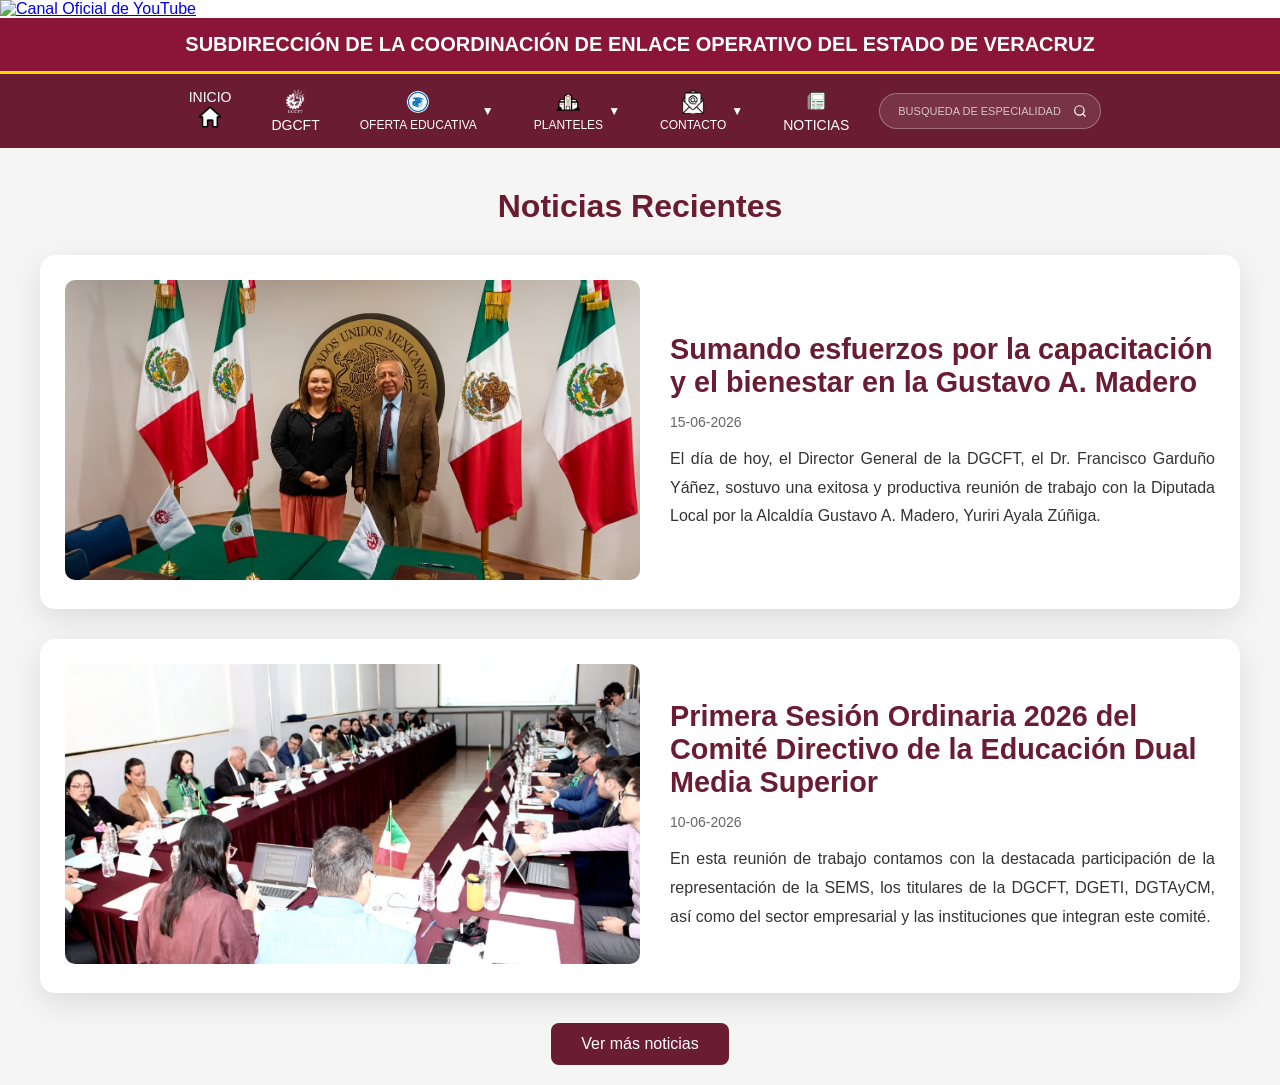
==== commit 80d998b4: "Add files via upload" ====
--- a/index.html
+++ b/index.html
@@ -1,2947 +1,3010 @@
-<!DOCTYPE html>
-<html lang="es">
-<head>
-    <meta charset="UTF-8">
-    <meta name="viewport" content="width=device-width, initial-scale=1.0">
-    <meta http-equiv="Cache-Control" content="no-cache, no-store, must-revalidate">
-    <meta http-equiv="Pragma" content="no-cache">
-    <meta http-equiv="Expires" content="0">
-    <meta name="version" content="1.0">
-    <title>SUBDIRECCIÓN DE ENLACE OPERATIVO DEL ESTADO DE VERACRUZ</title>
-    <link rel="icon" type="image/x-icon" href="imagenes/favicon.ico">
-    <link href="https://framework-gb.cdn.gob.mx/gm/v3/assets/styles/main.css" rel="stylesheet">
-    <style>
-        * {
-            margin: 0;
-            padding: 0;
-            box-sizing: border-box;
-        }
-        
-        body {
-            font-family: Arial, sans-serif;
-            background-color: #f5f5f5;
-            position: relative;
-        }
-        
-        /* Fondo de marca de agua usando pseudo-elemento */
-        body::before {
-            content: "";
-            position: fixed;
-            top: 0;
-            left: 0;
-            width: 100%;
-            height: 100%;
-            background-image: url('imagenes/DGCFT.png');
-            background-repeat: no-repeat;
-            background-position: center bottom;
-            background-attachment: fixed;
-            background-size: 33%;
-            opacity: 0.20;
-            z-index: -1;
-            pointer-events: none;
-        }
-        
-        /* Encabezado principal */
-        .header-top {
-            background-color: #691c32;
-            padding: 10px 20px;
-            display: flex;
-            justify-content: center;
-            align-items: center;
-            border-bottom: 1px solid #e0e0e0;
-            color: white;
-            position: fixed;
-            top: 0;
-            left: 0;
-            right: 0;
-            z-index: 1000;
-        }
-        
-        .logo-gob {
-            height: 60px;
-        }
-        
-        /* Banner de subdirección */
-        .nav-subtitle {
-            background-color: #8B1538;
-            padding: 15px 20px;
-            text-align: center;
-            border-bottom: 3px solid #FFD700;
-            position: fixed;
-            top: 80px;
-            left: 0;
-            right: 0;
-            z-index: 1;
-        }
-        
-        .nav-subtitle h1 {
-            color: white;
-            font-size: 20px;
-            font-weight: 600;
-            margin: 0;
-        }
-        
-        /* Barra de navegación principal */
-        .nav-main {
-            background-color: #691c32;
-            padding: 0;
-            position: fixed;
-            top: 130px;
-            left: 0;
-            right: 0;
-            z-index: 998;
-        }
-        
-        .nav-main ul {
-            list-style: none;
-            display: flex;
-            justify-content: center;
-            align-items: center;
-            margin: 0;
-            padding: 0;
-        }
-        
-        .nav-main li {
-            position: relative;
-        }
-        
-        .nav-main a {
-            display: flex;
-            align-items: center;
-            padding: 15px 20px;
-            text-decoration: none;
-            color: white;
-            font-size: 14px;
-            font-weight: 500;
-            transition: background-color 0.3s;
-        }
-        
-        .nav-main a:hover {
-            background-color: #6B1028;
-        }
-        
-        /* Estilos para menú desplegable */
-        .dropdown {
-            position: relative;
-        }
-        
-        .nav-dropdown-toggle::after {
-            content: " \25BC";
-            font-size: 12px;
-            margin-left: 5px;
-        }
-        
-        .dropdown-menu {
-            display: none;
-            position: absolute;
-            top: 100%;
-            left: 0;
-            background-color: #691c32;
-            min-width: 250px;
-            box-shadow: 0 2px 5px rgba(0,0,0,0.2);
-            z-index: 10000;
-            list-style: none;
-            padding: 10px 0;
-            margin: 0;
-            border: 1px solid #8B1538;
-            border-radius: 5px;
-            visibility: hidden;
-            opacity: 0;
-            transition: opacity 0.2s ease;
-        }
-        
-        .dropdown:hover .dropdown-menu {
-            visibility: visible;
-            opacity: 1;
-            display: block;
-        }
-        
-        .dropdown-menu li {
-            width: 100%;
-        }
-        
-        .dropdown-menu a {
-            display: block;
-            padding: 10px 15px;
-            color: white;
-            text-decoration: none;
-            font-size: 14px;
-            font-weight: 500;
-            transition: background-color 0.3s;
-            white-space: normal;
-            line-height: 1.4;
-        }
-        
-        .dropdown-menu a:hover {
-            background-color: #ddc9a3;
-            color: #333;
-        }
-        
-        /* Contenido principal */
-        .main-content {
-            min-height: 400px;
-            padding: 20px;
-            margin-top: 190px;
-        }
-        
-        /* Estilos para contenido de requisitos */
-        #requisitos-inscripcion {
-            max-width: 800px;
-            margin: 0 auto;
-            line-height: 1.6;
-        }
-        
-        #requisitos-inscripcion h2 {
-            color: #691c32;
-            font-size: 28px;
-            margin-bottom: 20px;
-            text-align: center;
-            border-bottom: 3px solid #FFD700;
-            padding-bottom: 10px;
-        }
-        
-        #requisitos-inscripcion h3 {
-            color: #8B1538;
-            font-size: 20px;
-            margin: 25px 0 15px 0;
-            font-weight: 600;
-        }
-        
-        #requisitos-inscripcion p {
-            margin-bottom: 15px;
-            color: #333;
-            font-size: 16px;
-        }
-        
-        #requisitos-inscripcion ul {
-            margin: 15px 0;
-            padding-left: 30px;
-        }
-        
-        #requisitos-inscripcion li {
-            margin-bottom: 10px;
-            color: #333;
-            font-size: 16px;
-        }
-        
-        /* Estilos para contenido de especialidades */
-        #especialidades-contenido {
-            max-width: 1200px;
-            margin: 0 auto;
-            line-height: 1.6;
-        }
-        
-        #especialidades-contenido h2 {
-            color: #691c32;
-            font-size: 32px;
-            margin-bottom: 30px;
-            text-align: center;
-            border-bottom: 3px solid #FFD700;
-            padding-bottom: 15px;
-        }
-        
-        .especialidades-grid {
-            display: grid;
-            grid-template-columns: 1fr 1fr 1fr;
-            gap: 20px;
-            margin-top: 30px;
-            max-width: 1200px;
-            margin-left: auto;
-            margin-right: auto;
-        }
-        
-        .especialidad-item:hover {
-            transform: translateY(-5px);
-            box-shadow: 0 8px 25px rgba(105, 28, 50, 0.2);
-            border-color: #691c32;
-        }
-        
-        .especialidad-imagen {
-            width: 100%;
-            height: 160px;
-            object-fit: contain;
-            background-color: #f8f9fa;
-            padding: 10px;
-            box-sizing: border-box;
-            transition: transform 0.3s ease;
-        }
-        
-        .especialidad-item:hover .especialidad-imagen {
-            transform: scale(1.05);
-        }
-        
-        .especialidad-header {
-            background-color: #691c32;
-            color: white;
-            padding: 15px;
-            cursor: pointer;
-            display: flex;
-            justify-content: center;
-            align-items: center;
-            transition: background-color 0.3s ease;
-            flex: 1;
-        }
-        
-        .especialidad-header:hover {
-            background-color: #8B1538;
-        }
-        
-        .especialidad-header h3 {
-            margin: 0;
-            font-size: 16px;
-            font-weight: 600;
-            text-align: center;
-            line-height: 1.3;
-        }
-        
-        .planteles-list {
-            padding: 0;
-            max-height: 0;
-            overflow: hidden;
-            transition: max-height 0.3s ease, padding 0.3s ease;
-            border-top: 1px solid #e9ecef;
-            display: none;
-        }
-        
-        .planteles-list.active {
-            max-height: 700px;
-            padding: 20px;
-            display: block;
-        }
-        
-        .planteles-list[style*="block"] {
-            max-height: 700px;
-            padding: 20px;
-        }
-        
-        .plantel-item {
-            padding: 4px 0;
-            border-bottom: 1px solid #e9ecef;
-            color: #333;
-            font-size: 13px;
-            transition: background-color 0.2s ease;
-        }
-        
-        .plantel-item:last-child {
-            border-bottom: none;
-        }
-        
-        .plantel-item:hover {
-            padding-left: 10px;
-            border-radius: 5px;
-        }
-        
-        .plantel-item strong {
-            color: #691c32;
-            font-weight: 600;
-        }
-        
-        /* Estilos para barra de búsqueda */
-        .search-container {
-            position: relative;
-            display: flex;
-            align-items: center;
-        }
-        
-        .search-box {
-            display: flex;
-            align-items: center;
-            background-color: rgba(255, 255, 255, 0.1);
-            border: 1px solid rgba(255, 255, 255, 0.3);
-            border-radius: 20px;
-            padding: 5px 10px;
-            margin: 0 10px;
-            transition: all 0.3s ease;
-        }
-        
-        .search-box:hover {
-            background-color: rgba(255, 255, 255, 0.15);
-            border-color: rgba(255, 255, 255, 0.5);
-        }
-        
-        .search-box:focus-within {
-            background-color: rgba(255, 255, 255, 0.2);
-            border-color: #FFD700;
-            box-shadow: 0 0 10px rgba(255, 215, 0, 0.3);
-        }
-        
-        #busqueda-especialidad {
-            background: transparent;
-            border: none;
-            color: white;
-            font-size: 12px;
-            padding: 5px 8px;
-            width: 180px;
-            outline: none;
-        }
-        
-        #busqueda-especialidad::placeholder {
-            color: rgba(255, 255, 255, 0.7);
-            font-size: 11px;
-        }
-        
-        #busqueda-especialidad:focus::placeholder {
-            color: rgba(255, 255, 255, 0.5);
-        }
-        
-        #search-btn {
-            background: transparent;
-            border: none;
-            color: white;
-            cursor: pointer;
-            padding: 3px;
-            display: flex;
-            align-items: center;
-            justify-content: center;
-            border-radius: 50%;
-            transition: all 0.3s ease;
-        }
-        
-        #search-btn:hover {
-            background-color: rgba(255, 215, 0, 0.2);
-            transform: scale(1.1);
-        }
-        
-        #search-btn svg {
-            width: 14px;
-            height: 14px;
-        }
-        
-        .search-results {
-            position: absolute;
-            top: 100%;
-            right: 10px;
-            background-color: #8B1538;
-            border: 1px solid #FFD700;
-            border-radius: 8px;
-            box-shadow: 0 4px 15px rgba(0,0,0,0.3);
-            max-height: 300px;
-            overflow-y: auto;
-            z-index: 10001;
-            min-width: 250px;
-            margin-top: 5px;
-        }
-        
-        .search-result-item {
-            padding: 10px 15px;
-            color: white;
-            cursor: pointer;
-            transition: background-color 0.2s ease;
-            border-bottom: 1px solid rgba(255,255,255,0.1);
-            font-size: 12px;
-            line-height: 1.3;
-        }
-        
-        .search-result-item:last-child {
-            border-bottom: none;
-        }
-        
-        .search-result-item:hover {
-            background-color: #691c32;
-        }
-        
-        .search-result-item strong {
-            color: #FFD700;
-            font-weight: 600;
-        }
-        
-        .search-no-results {
-            padding: 15px;
-            color: rgba(255, 255, 255, 0.7);
-            font-size: 12px;
-            text-align: center;
-            font-style: italic;
-        }
-        
-        /* Estilos mínimos para iconos de navegación */
-        .nav-item-with-icon {
-            display: flex;
-            flex-direction: column;
-            align-items: center;
-            text-align: center;
-        }
-        
-        .nav-icon {
-            width: 24px;
-            height: 24px;
-            margin-bottom: 4px;
-            object-fit: contain;
-        }
-        
-        .nav-dropdown-toggle .nav-item-with-icon span {
-            display: block;
-            font-size: 12px;
-            font-weight: 500;
-        }
-        
-        /* ===========================================
-           DETALLE DE PLANTEL (contenido inyectado por JS)
-           =========================================== */
-        .plantel-info-grid {
-            display: grid;
-            grid-template-columns: 1fr 1fr;
-            gap: 20px;
-        }
-        .plantel-directorio-grid {
-            display: grid;
-            grid-template-columns: 1fr 1fr;
-            gap: 15px;
-        }
-        .plantel-directorio-item {
-            background: #f8f9fa;
-            padding: 20px;
-            border-radius: 8px;
-            /* Evita que correos largos rompan el layout */
-            overflow-wrap: anywhere;
-            word-break: break-word;
-            min-width: 0;
-        }
-        .plantel-directorio-item p {
-            overflow-wrap: anywhere;
-        }
-        .plantel-especialidades-grid {
-            display: grid;
-            grid-template-columns: 1fr 1fr 1fr;
-            gap: 15px;
-        }
-        .plantel-especialidad-btn {
-            background: white;
-            padding: 12px;
-            border-radius: 6px;
-            border: 1px solid #e9ecef;
-            text-align: center;
-            cursor: pointer;
-            transition: all 0.3s ease;
-            width: 100%;
-            min-width: 0;
-        }
-        .plantel-especialidad-btn:hover {
-            background: #f8f9fa;
-            border-color: #691c32;
-            transform: translateY(-2px);
-            box-shadow: 0 4px 8px rgba(105, 28, 50, 0.15);
-        }
-        .plantel-especialidad-btn p {
-            margin: 0;
-            color: #333;
-            font-size: 14px;
-            line-height: 1.4;
-            overflow-wrap: anywhere;
-        }
-
-        /* ===========================================
-           DISEÑO ADAPTABLE (RESPONSIVE)
-           Breakpoints:
-             - 1024px: tablets horizontales / laptops pequeñas
-             -  768px: tablets verticales / móviles grandes
-             -  480px: móviles
-             -  360px: móviles pequeños
-           =========================================== */
-
-        /* ---------- 1024px: Tablets horizontales ---------- */
-        @media (max-width: 1024px) {
-            .nav-subtitle h1 {
-                font-size: 18px;
-            }
-            .nav-main a {
-                padding: 12px 14px;
-                font-size: 13px;
-            }
-            .nav-icon {
-                width: 22px;
-                height: 22px;
-            }
-            .nav-dropdown-toggle .nav-item-with-icon span {
-                font-size: 11px;
-            }
-            #busqueda-especialidad {
-                width: 150px;
-            }
-            .especialidades-grid {
-                grid-template-columns: 1fr 1fr;
-                max-width: 100%;
-                padding: 0 15px;
-            }
-            body::before {
-                background-size: 50%;
-            }
-        }
-
-        /* ---------- 768px: Tablets / móviles grandes ---------- */
-        @media (max-width: 768px) {
-            /* Las cabeceras dejan de ser fijas y vuelven al flujo del documento.
-               Esto evita el problema del margin-top:190px cuando el header crece. */
-            .header-top,
-            .nav-subtitle,
-            .nav-main {
-                position: relative;
-                top: auto;
-                left: auto;
-                right: auto;
-            }
-            .main-content {
-                margin-top: 20px;
-                padding: 15px;
-            }
-
-            .header-top {
-                padding: 8px 12px;
-            }
-            .logo-gob {
-                height: 50px;
-            }
-
-            .nav-subtitle {
-                padding: 12px 15px;
-            }
-            .nav-subtitle h1 {
-                font-size: 15px;
-                line-height: 1.3;
-            }
-
-            /* La barra de navegación permite que sus elementos hagan wrap */
-            .nav-main ul {
-                flex-wrap: wrap;
-                justify-content: space-around;
-            }
-            .nav-main a {
-                padding: 10px 8px;
-                font-size: 12px;
-            }
-            .nav-icon {
-                width: 20px;
-                height: 20px;
-                margin-bottom: 2px;
-            }
-            .nav-dropdown-toggle .nav-item-with-icon span {
-                font-size: 10px;
-            }
-
-            /* === DROPDOWN MENUS EN MÓVIL ===
-               En táctil, :hover queda "pegado" tras el primer tap y eso
-               impide que el toggle funcione como toggle. Aquí desactivamos
-               :hover y :focus-within y usamos una clase .is-open manejada
-               por JS para tener control total del abrir/cerrar.
-               
-               Anclamos los dropdowns a la barra de navegación (no al <li>),
-               y forzamos el ancho con width explícito porque min-width:auto
-               + position:absolute hace que el menú colapse al ancho de la
-               palabra más larga (problema visible en CONTACTO). */
-            .dropdown:hover .dropdown-menu,
-            .dropdown:focus-within .dropdown-menu {
-                visibility: hidden;
-                opacity: 0;
-                display: none;
-            }
-            .dropdown.is-open .dropdown-menu {
-                visibility: visible !important;
-                opacity: 1 !important;
-                display: block !important;
-            }
-            .nav-main {
-                position: relative;
-            }
-            .dropdown {
-                position: static !important;
-            }
-            .dropdown-menu {
-                left: 8px !important;
-                right: 8px !important;
-                width: calc(100vw - 16px) !important;
-                min-width: 0 !important;
-                max-width: calc(100vw - 16px) !important;
-                max-height: 75vh;
-                overflow-y: auto;
-                box-sizing: border-box;
-            }
-            .dropdown-menu li {
-                width: 100%;
-            }
-            .dropdown-menu a {
-                font-size: 13px;
-                padding: 12px 14px;
-                line-height: 1.4;
-                white-space: normal;
-                overflow-wrap: anywhere;
-            }
-            .dropdown-menu a strong {
-                display: block;
-                margin-bottom: 3px;
-            }
-
-            /* La caja de búsqueda toma su propia línea, ancho completo */
-            .search-container {
-                flex-basis: 100%;
-                width: 100%;
-                order: 99;
-                padding: 8px 10px;
-                justify-content: center;
-            }
-            .search-box {
-                margin: 0;
-                flex: 1;
-                max-width: 500px;
-            }
-            #busqueda-especialidad {
-                width: 100%;
-                flex: 1;
-                font-size: 13px;
-            }
-            .search-results {
-                left: 10px;
-                right: 10px;
-                min-width: auto;
-            }
-
-            .especialidades-grid {
-                grid-template-columns: 1fr 1fr;
-                gap: 15px;
-                padding: 0 10px;
-            }
-            #especialidades-contenido h2 {
-                font-size: 24px;
-            }
-            .especialidad-imagen {
-                height: 130px;
-            }
-            .especialidad-header {
-                padding: 12px;
-            }
-            .especialidad-header h3 {
-                font-size: 14px;
-            }
-
-            #requisitos-inscripcion h2 {
-                font-size: 22px;
-            }
-            #requisitos-inscripcion h3 {
-                font-size: 17px;
-            }
-            #requisitos-inscripcion p,
-            #requisitos-inscripcion li {
-                font-size: 14px;
-            }
-
-            body::before {
-                background-size: 70%;
-                background-attachment: scroll;
-            }
-
-            /* Detalle de plantel: directorio pasa a 1 col, especialidades a 2 cols */
-            .plantel-directorio-grid {
-                grid-template-columns: 1fr;
-            }
-            .plantel-especialidades-grid {
-                grid-template-columns: 1fr 1fr;
-            }
-        }
-
-        /* ---------- 480px: Móviles ---------- */
-        @media (max-width: 480px) {
-            .header-top {
-                padding: 6px 10px;
-            }
-            .logo-gob {
-                height: 40px;
-            }
-
-            .nav-subtitle {
-                padding: 10px 12px;
-                border-bottom-width: 2px;
-            }
-            .nav-subtitle h1 {
-                font-size: 12.5px;
-                line-height: 1.25;
-            }
-
-            .nav-main a {
-                padding: 8px 5px;
-            }
-            .nav-dropdown-toggle .nav-item-with-icon span {
-                font-size: 9.5px;
-            }
-            .nav-icon {
-                width: 18px;
-                height: 18px;
-            }
-
-            /* Refuerzos al dropdown ya configurado en el breakpoint de 768px */
-            .dropdown-menu a {
-                font-size: 12.5px;
-                padding: 10px 12px;
-            }
-
-            .search-container {
-                padding: 6px 8px;
-            }
-            #busqueda-especialidad {
-                font-size: 13px;
-                padding: 6px 8px;
-            }
-
-            /* Grid de especialidades: una sola columna */
-            .especialidades-grid {
-                grid-template-columns: 1fr;
-                gap: 12px;
-                padding: 0 5px;
-            }
-            #especialidades-contenido h2 {
-                font-size: 20px;
-                margin-bottom: 20px;
-            }
-            .especialidad-imagen {
-                height: 180px;
-            }
-            .especialidad-header h3 {
-                font-size: 15px;
-            }
-
-            .main-content {
-                padding: 12px;
-                margin-top: 10px;
-            }
-
-            #requisitos-inscripcion h2 {
-                font-size: 19px;
-            }
-            #requisitos-inscripcion h3 {
-                font-size: 15px;
-            }
-            #requisitos-inscripcion p,
-            #requisitos-inscripcion li {
-                font-size: 13px;
-            }
-            #requisitos-inscripcion ul {
-                padding-left: 20px;
-            }
-
-            body::before {
-                background-size: 90%;
-                opacity: 0.12;
-            }
-
-            /* Detalle de plantel: todos los grids colapsan a 1 col */
-            .plantel-info-grid,
-            .plantel-directorio-grid,
-            .plantel-especialidades-grid {
-                grid-template-columns: 1fr;
-                gap: 12px;
-            }
-        }
-
-        /* ---------- 360px: Móviles muy pequeños ---------- */
-        @media (max-width: 360px) {
-            .nav-subtitle h1 {
-                font-size: 11px;
-            }
-            .nav-main a {
-                padding: 6px 3px;
-            }
-            .nav-dropdown-toggle .nav-item-with-icon span {
-                font-size: 8.5px;
-            }
-            .nav-icon {
-                width: 16px;
-                height: 16px;
-            }
-        }
-
-        /* Estilos responsivos para noticias en index.html */
-        @media (max-width: 768px) {
-            #contenedor-noticias-index > div {
-                flex-direction: column !important;
-                gap: 20px !important;
-            }
-            #contenedor-noticias-index > div > div:first-child {
-                flex: 0 0 100% !important;
-            }
-            #contenedor-noticias-index > div > div:first-child img {
-                height: 250px !important;
-            }
-            #contenedor-noticias-index > div > div:last-child {
-                flex: 1 !important;
-            }
-            #contenedor-noticias-index h3 {
-                font-size: 1.4em !important;
-            }
-            #contenedor-noticias-index p {
-                font-size: 14px !important;
-            }
-        }
-
-        @media (max-width: 480px) {
-            #contenedor-noticias-index > div {
-                padding: 20px !important;
-                gap: 15px !important;
-            }
-            #contenedor-noticias-index > div > div:first-child img {
-                height: 200px !important;
-            }
-            #contenedor-noticias-index h3 {
-                font-size: 1.2em !important;
-                margin-bottom: 10px !important;
-            }
-            #contenedor-noticias-index p {
-                font-size: 13px !important;
-            }
-        }
-    </style>
-    <link href="https://framework-gb.cdn.gob.mx/gm/v3/assets/styles/main.css" rel="stylesheet">
-</head>
-<body>
-    <!-- Encabezado principal -->
-    <header class="header-top">
-        <img src="imagenes/gob_mx.png" alt="Gobierno de México" class="logo-gob">
-    </header>
-
-    <!-- Banner de subdirección -->
-    <div class="nav-subtitle">
-        <h1>SUBDIRECCIÓN DE LA COORDINACIÓN DE ENLACE OPERATIVO DEL ESTADO DE VERACRUZ</h1>
-    </div>
-
-    <!-- Barra de navegación principal -->
-    <nav class="nav-main">
-        <ul>
-            <li>
-                <a href="index.html">
-                    <div class="nav-item-with-icon">
-                        <span>INICIO</span>
-                        <img src="imagenes/inicio.png" alt="DGCFT" class="nav-icon">
-                    </div>
-                </a>
-            </li>
-            <li>
-                <a href="https://www.dgcft.sems.gob.mx/" target="_blank">
-                    <div class="nav-item-with-icon">
-                        <img src="imagenes/DGCFTB.png" alt="DGCFT" class="nav-icon">
-                        <span>DGCFT</span>
-                    </div>
-                </a>
-            </li>
-            <li class="dropdown">
-                <a href="#" class="nav-dropdown-toggle">
-                    <div class="nav-item-with-icon">
-                        <img src="imagenes/oferta.png" alt="OFERTA EDUCATIVA" class="nav-icon">
-                        <span>OFERTA EDUCATIVA</span>
-                    </div>
-                </a>
-                <ul class="dropdown-menu">
-                    <li><a href="Calendario Escolar 2025-2026.pdf" target="_blank">CALENDARIO ESCOLAR</a></li>
-                    <li><a href="#" onclick="mostrarEspecialidades(); return false;">ESPECIALIDADES</a></li>
-                    <li><a href="#" onclick="mostrarRequisitos(); return false;">REQUISITOS DE INSCRIPCIÓN</a></li>
-                </ul>
-            </li>
-            <li class="dropdown">
-                <a href="#" class="nav-dropdown-toggle">
-                    <div class="nav-item-with-icon">
-                        <img src="imagenes/planteles.png" alt="PLANTELES" class="nav-icon">
-                        <span>PLANTELES</span>
-                    </div>
-                </a>
-                <ul class="dropdown-menu">
-                    <li><a href="javascript:void(0)">SCEO Veracruz</a></li>
-                    <li><a href="javascript:void(0)">CECATI 31 coatzacoalcos</a></li>
-                    <li><a href="javascript:void(0)">CECATI 33 Río Blanco</a></li>
-                    <li><a href="javascript:void(0)">CECATI 42 Veracruz</a></li>
-                    <li><a href="javascript:void(0)">CECATI 49 Córdoba</a></li>
-                    <li><a href="javascript:void(0)">CECATI 72 Cosoleacaque</a></li>
-                    <li><a href="javascript:void(0)">CECATI 103 Poza Rica</a></li>
-                    <li><a href="javascript:void(0)">CECATI 151 Xalapa</a></li>
-                    <li><a href="javascript:void(0)">CECATI 159 Tlacotalpan</a></li>
-                    <li><a href="javascript:void(0)">CECATI 168 Cd. Mendoza</a></li>
-                    <li><a href="javascript:void(0)">CECATI 170 Orizaba</a></li>
-                </ul>
-            </li>
-            <li class="dropdown">
-                <a href="#" class="nav-dropdown-toggle">
-                    <div class="nav-item-with-icon">
-                        <img src="imagenes/contacto.png" alt="CONTACTO" class="nav-icon">
-                        <span>CONTACTO</span>
-                    </div>
-                </a>
-                <ul class="dropdown-menu">
-                    <li><a href="mailto:ver.sceo@dgcft.sems.gob.mx">
-                        <strong>Subdirector de la Coordinación de Enlace Operativo</strong><br>
-                        Titular: Sergio López Hernández<br>
-                        Correo electrónico: ver.sceo@dgcft.sems.gob.mx
-                    </a></li>
-                    <li><a href="mailto:ver.acade@dgcft.sems.gob.mx">
-                        <strong>Auxiliar del Área del Apoyo Técnico Académico</strong><br>
-                        Titular: José Luis Silva Romero<br>
-                        Correo electrónico: ver.acade@dgcft.sems.gob.mx
-                    </a></li>
-                    <li><a href="mailto:ver.admvo@dgcft.sems.gob.mx">
-                        <strong>Auxiliar del Área de Apoyo Administrativo</strong><br>
-                        Titular: Juan Carlos González Domínguez<br>
-                        Correo electrónico: ver.admvo@dgcft.sems.gob.mx
-                    </a></li>
-                    <li><a href="mailto:ver.plan@dgcft.sems.gob.mx">
-                        <strong>Auxiliar del Área de Planeación y Evaluación</strong><br>
-                        Titular: Eduardo Manuel Rodríguez Azueta<br>
-                        Correo electrónico: ver.plan@dgcft.sems.gob.mx
-                    </a></li>
-                    <li><a href="mailto:ver.vinc@dgcft.sems.gob.mx">
-                        <strong>Auxiliar del Área de Vinculación con el Sector Productivo</strong><br>
-                        Titular: Sara Carolina Benítez Ramírez<br>
-                        Correo electrónico: ver.vinc@dgcft.sems.gob.mx
-                    </a></li>
-                </ul>
-            </li>
-             <li id="nav-noticias">
-                <a href="boletines.html">
-                    <div class="nav-item-with-icon">
-                        <img src="imagenes/noticias.png" alt="NOTICIAS" class="nav-icon">
-                        <span>NOTICIAS</span>
-                    </div>
-                </a>
-            </li>
-            <li class="search-container">
-                <div class="search-box">
-                    <input type="text" id="busqueda-especialidad" placeholder="BUSQUEDA DE ESPECIALIDAD" autocomplete="off">
-                    <button type="button" id="search-btn" aria-label="Buscar">
-                        <svg width="16" height="16" viewBox="0 0 24 24" fill="none" stroke="currentColor" stroke-width="2" stroke-linecap="round" stroke-linejoin="round">
-                            <circle cx="11" cy="11" r="8"></circle>
-                            <path d="m21 21-4.35-4.35"></path>
-                        </svg>
-                    </button>
-                </div>
-                <div id="search-results" class="search-results" style="display: none;"></div>
-            </li>
-        </ul>
-    </nav>
-
-
-
-
-
-
-
-    <!-- Contenido principal -->
-    <main class="main-content">
-        <div id="contenido-principal">
-            <h2 style="color: #691c32; font-size: 2em; margin-bottom: 30px; text-align: center;">Noticias Recientes</h2>
-
-            <div id="contenedor-noticias-index">
-                <!-- Las noticias se generarán dinámicamente desde boletines.js -->
-            </div>
-
-            <div style="text-align: center; margin-top: 30px;">
-                <a href="boletines.html" style="background: #691c32; color: white; border: none; padding: 12px 30px; border-radius: 8px; cursor: pointer; font-size: 16px; transition: all 0.3s ease; text-decoration: none; display: inline-block;">
-                    Ver más noticias
-                </a>
-            </div>
-        </div>
-
-
-
-
-
-        
-        <!-- Contenido de Detalle de Noticia -->
-        <div class="u-style-1" id="noticia-detalle" style="display: none;">
-            <!-- El contenido se generará dinámicamente -->
-        </div>
-
-        <!-- Modal para ver imagen en tamaño grande -->
-        <div id="modal-imagen" style="display: none; position: fixed; top: 0; left: 0; width: 100%; height: 100%; background: rgba(0,0,0,0.9); z-index: 9999; justify-content: center; align-items: center; cursor: pointer;" onclick="cerrarModalImagen()">
-            <img id="modal-img" src="" alt="Imagen en grande" style="max-width: 90%; max-height: 90%; object-fit: contain; border-radius: 8px;">
-        </div>
-        
-
-
-
-
-
-        
-        <!-- Contenido de Especialidades -->
-        <div id="especialidades-contenido" style="display: none;">
-            <h2>ESPECIALIDADES</h2>
-            
-            <div class="especialidades-grid">
-                <!-- Columna 1 -->
-                <div class="especialidad-item">
-                    <img src="imagenes/administracion.png" alt="Administración" class="especialidad-imagen" onclick="togglePlanteles('planteles-administracion')" style="cursor: pointer;">
-                    <div class="especialidad-header" onclick="togglePlanteles('planteles-administracion')">
-                        <h3>Administración</h3>
-                    </div>
-                    <div id="planteles-administracion" class="planteles-list" style="display: none;">
-                        <div class="plantel-item"><strong>CECATI 31</strong><br>Coatzacoalcos</div>
-                        <div class="plantel-item"><strong>CECATI 33</strong><br>Río Blanco</div>
-                        <div class="plantel-item"><strong>CECATI 42</strong><br>Veracruz</div>
-                        <div class="plantel-item"><strong>CECATI 49</strong><br>Córdoba</div>
-                        <div class="plantel-item"><strong>CECATI 72</strong><br>Cosoleacaque</div>
-                        <div class="plantel-item"><strong>CECATI 103</strong><br>Poza Rica</div>
-                        <div class="plantel-item"><strong>CECATI 151</strong><br>Xalapa</div>
-                        <div class="plantel-item"><strong>CECATI 159</strong><br>Tlacotalpan</div>
-                        <div class="plantel-item"><strong>CECATI 168</strong><br>Camerino Z. Mendoza</div>
-                        <div class="plantel-item"><strong>CECATI 170</strong><br>Orizaba</div>
-                    </div>
-                </div>
-                
-                <div class="especialidad-item">
-                    <img src="imagenes/alimentos.png" alt="Alimentos y bebidas" class="especialidad-imagen" onclick="togglePlanteles('planteles-alimentos')" style="cursor: pointer;">
-                    <div class="especialidad-header" onclick="togglePlanteles('planteles-alimentos')">
-                        <h3>Alimentos y bebidas</h3>
-                    </div>
-                    <div id="planteles-alimentos" class="planteles-list" style="display: none;">
-                        <div class="plantel-item"><strong>CECATI 42</strong><br>Veracruz</div>
-                        <div class="plantel-item"><strong>CECATI 103</strong><br>Poza Rica</div>
-                        <div class="plantel-item"><strong>CECATI 151</strong><br>Xalapa</div>
-                        <div class="plantel-item"><strong>CECATI 159</strong><br>Tlacotalpan</div>
-                        <div class="plantel-item"><strong>CECATI 168</strong><br>Camerino Z. Mendoza</div>
-                        <div class="plantel-item"><strong>CECATI 170</strong><br>Orizaba</div>
-                    </div>
-                </div>
-                
-                <div class="especialidad-item">
-                    <img src="imagenes/contabilidad.png" alt="Aplicación de normas y proced.contables y fiscales" class="especialidad-imagen" onclick="togglePlanteles('planteles-normas')" style="cursor: pointer;">
-                    <div class="especialidad-header" onclick="togglePlanteles('planteles-normas')">
-                        <h3>Aplicación de normas y proced.contables y fiscales</h3>
-                    </div>
-                    <div id="planteles-normas" class="planteles-list" style="display: none;">
-                        <div class="plantel-item"><strong>CECATI 42</strong><br>Veracruz</div>
-                        <div class="plantel-item"><strong>CECATI 72</strong><br>Cosoleacaque</div>
-                        <div class="plantel-item"><strong>CECATI 103</strong><br>Poza Rica</div>
-                        <div class="plantel-item"><strong>CECATI 151</strong><br>Xalapa</div>
-                        <div class="plantel-item"><strong>CECATI 168</strong><br>Camerino Z. Mendoza</div>
-                        <div class="plantel-item"><strong>CECATI 170</strong><br>Orizaba</div>
-                    </div>
-                </div>
-                
-                <div class="especialidad-item">
-                    <img src="imagenes/graficas.png" alt="Artes gráficas" class="especialidad-imagen" onclick="togglePlanteles('planteles-artes-graficas')" style="cursor: pointer;">
-                    <div class="especialidad-header" onclick="togglePlanteles('planteles-artes-graficas')">
-                        <h3>Artes gráficas</h3>
-                    </div>
-                    <div id="planteles-artes-graficas" class="planteles-list" style="display: none;">
-                        <div class="plantel-item"><strong>CECATI 42</strong><br>Veracruz</div>
-                        <div class="plantel-item"><strong>CECATI 151</strong><br>Xalapa</div>
-                        <div class="plantel-item"><strong>CECATI 168</strong><br>Camerino Z. Mendoza</div>
-                        <div class="plantel-item"><strong>CECATI 170</strong><br>Orizaba</div>
-                    </div>
-                </div>
-                
-                <div class="especialidad-item">
-                    <img src="imagenes/textil.png" alt="Artesanías con fibras textiles" class="especialidad-imagen" onclick="togglePlanteles('planteles-fibras-textiles')" style="cursor: pointer;">
-                    <div class="especialidad-header" onclick="togglePlanteles('planteles-fibras-textiles')">
-                        <h3>Artesanías con fibras textiles</h3>
-                    </div>
-                    <div id="planteles-fibras-textiles" class="planteles-list" style="display: none;">
-                        <div class="plantel-item"><strong>CECATI 151</strong><br>Xalapa</div>
-                        <div class="plantel-item"><strong>CECATI 159</strong><br>Tlacotalpan</div>
-                        <div class="plantel-item"><strong>CECATI 168</strong><br>Camerino Z. Mendoza</div>
-                    </div>
-                </div>
-                
-                <div class="especialidad-item">
-                    <img src="imagenes/pinturas.png" alt="Artesanías con pastas, pinturas y acabados" class="especialidad-imagen" onclick="togglePlanteles('planteles-pastas-pinturas')" style="cursor: pointer;">
-                    <div class="especialidad-header" onclick="togglePlanteles('planteles-pastas-pinturas')">
-                        <h3>Artesanías con pastas, pinturas y acabados</h3>
-                    </div>
-                    <div id="planteles-pastas-pinturas" class="planteles-list" style="display: none;">
-                        <div class="plantel-item"><strong>CECATI 151</strong><br>Xalapa</div>
-                        <div class="plantel-item"><strong>CECATI 159</strong><br>Tlacotalpan</div>
-                        <div class="plantel-item"><strong>CECATI 168</strong><br>Camerino Z. Mendoza</div>
-                    </div>
-                </div>
-                
-                <div class="especialidad-item">
-                    <img src="imagenes/metalicas.png" alt="Artesanías metálicas" class="especialidad-imagen" onclick="togglePlanteles('planteles-artesanias-metalicas')" style="cursor: pointer;">
-                    <div class="especialidad-header" onclick="togglePlanteles('planteles-artesanias-metalicas')">
-                        <h3>Artesanías metálicas</h3>
-                    </div>
-                    <div id="planteles-artesanias-metalicas" class="planteles-list" style="display: none;">
-                        <div class="plantel-item"><strong>CECATI 151</strong><br>Xalapa</div>
-                        <div class="plantel-item"><strong>CECATI 168</strong><br>Camerino Z. Mendoza</div>
-                    </div>
-                </div>
-                
-                <div class="especialidad-item">
-                    <img src="imagenes/educativa.png" alt="Asistencia educativa inicial y preescolar" class="especialidad-imagen" onclick="togglePlanteles('planteles-asistencia-educativa')" style="cursor: pointer;">
-                    <div class="especialidad-header" onclick="togglePlanteles('planteles-asistencia-educativa')">
-                        <h3>Asistencia educativa inicial y preescolar</h3>
-                    </div>
-                    <div id="planteles-asistencia-educativa" class="planteles-list" style="display: none;">
-                        <div class="plantel-item"><strong>CECATI 42</strong><br>Veracruz</div>
-                        <div class="plantel-item"><strong>CECATI 151</strong><br>Xalapa</div>
-                        <div class="plantel-item"><strong>CECATI 168</strong><br>Camerino Z. Mendoza</div>
-                    </div>
-                </div>
-                
-                <div class="especialidad-item">
-                    <img src="imagenes/ejecutiva.png" alt="Asistencia ejecutiva" class="especialidad-imagen" onclick="togglePlanteles('planteles-asistencia-ejecutiva')" style="cursor: pointer;">
-                    <div class="especialidad-header" onclick="togglePlanteles('planteles-asistencia-ejecutiva')">
-                        <h3>Asistencia ejecutiva</h3>
-                    </div>
-                    <div id="planteles-asistencia-ejecutiva" class="planteles-list" style="display: none;">
-                        <div class="plantel-item"><strong>CECATI 42</strong><br>Veracruz</div>
-                        <div class="plantel-item"><strong>CECATI 151</strong><br>Xalapa</div>
-                        <div class="plantel-item"><strong>CECATI 168</strong><br>Camerino Z. Mendoza</div>
-                    </div>
-                </div>
-                
-                <div class="especialidad-item">
-                    <img src="imagenes/adultos.png" alt="Atención integral a personas adultas mayores" class="especialidad-imagen" onclick="togglePlanteles('planteles-atencion-adultos-mayores')" style="cursor: pointer;">
-                    <div class="especialidad-header" onclick="togglePlanteles('planteles-atencion-adultos-mayores')">
-                        <h3>Atención integral a personas adultas mayores</h3>
-                    </div>
-                    <div id="planteles-atencion-adultos-mayores" class="planteles-list" style="display: none;">
-                        <div class="plantel-item"><strong>CECATI 42</strong><br>Veracruz</div>
-                        <div class="plantel-item"><strong>CECATI 151</strong><br>Xalapa</div>
-                        <div class="plantel-item"><strong>CECATI 168</strong><br>Camerino Z. Mendoza</div>
-                    </div>
-                </div>
-                
-                <div class="especialidad-item">
-                    <img src="imagenes/discapacidad.png" alt="Atención integral a personas con discapacidad" class="especialidad-imagen" onclick="togglePlanteles('planteles-atencion-discapacidad')" style="cursor: pointer;">
-                    <div class="especialidad-header" onclick="togglePlanteles('planteles-atencion-discapacidad')">
-                        <h3>Atención integral a personas con discapacidad</h3>
-                    </div>
-                    <div id="planteles-atencion-discapacidad" class="planteles-list" style="display: none;">
-                        <div class="plantel-item"><strong>CECATI 42</strong><br>Veracruz</div>
-                        <div class="plantel-item"><strong>CECATI 151</strong><br>Xalapa</div>
-                        <div class="plantel-item"><strong>CECATI 168</strong><br>Camerino Z. Mendoza</div>
-                    </div>
-                </div>
-                
-                <div class="especialidad-item">
-                    <img src="imagenes/enfermeria.png" alt="Auxiliar de enfermería" class="especialidad-imagen" onclick="togglePlanteles('planteles-auxiliar-enfermeria')" style="cursor: pointer;">
-                    <div class="especialidad-header" onclick="togglePlanteles('planteles-auxiliar-enfermeria')">
-                        <h3>Auxiliar de enfermería</h3>
-                    </div>
-                    <div id="planteles-auxiliar-enfermeria" class="planteles-list" style="display: none;">
-                        <div class="plantel-item"><strong>CECATI 42</strong><br>Veracruz</div>
-                        <div class="plantel-item"><strong>CECATI 151</strong><br>Xalapa</div>
-                        <div class="plantel-item"><strong>CECATI 168</strong><br>Camerino Z. Mendoza</div>
-                    </div>
-                </div>
-                
-                <div class="especialidad-item">
-                    <img src="imagenes/confeccion.png" alt="Confección de prendas de vestir" class="especialidad-imagen" onclick="togglePlanteles('planteles-confeccion-prendas')" style="cursor: pointer;">
-                    <div class="especialidad-header" onclick="togglePlanteles('planteles-confeccion-prendas')">
-                        <h3>Confección de prendas de vestir</h3>
-                    </div>
-                    <div id="planteles-confeccion-prendas" class="planteles-list" style="display: none;">
-                        <div class="plantel-item"><strong>CECATI 42</strong><br>Veracruz</div>
-                        <div class="plantel-item"><strong>CECATI 151</strong><br>Xalapa</div>
-                        <div class="plantel-item"><strong>CECATI 159</strong><br>Tlacotalpan</div>
-                        <div class="plantel-item"><strong>CECATI 168</strong><br>Camerino Z. Mendoza</div>
-                    </div>
-                </div>
-                
-                <div class="especialidad-item">
-                    <img src="imagenes/cosmetologia.png" alt="Cuidados cosmetológicos faciales y corporales" class="especialidad-imagen" onclick="togglePlanteles('planteles-cuidados-cosmetologicos')" style="cursor: pointer;">
-                    <div class="especialidad-header" onclick="togglePlanteles('planteles-cuidados-cosmetologicos')">
-                        <h3>Cuidados cosmetológicos faciales y corporales</h3>
-                    </div>
-                    <div id="planteles-cuidados-cosmetologicos" class="planteles-list" style="display: none;">
-                        <div class="plantel-item"><strong>CECATI 151</strong><br>Xalapa</div>
-                        <div class="plantel-item"><strong>CECATI 159</strong><br>Tlacotalpan</div>
-                        <div class="plantel-item"><strong>CECATI 168</strong><br>Camerino Z. Mendoza</div>
-                    </div>
-                </div>
-                
-                <div class="especialidad-item">
-                    <img src="imagenes/carroceria.png" alt="Diseño e imagen de la carrocería" class="especialidad-imagen" onclick="togglePlanteles('planteles-diseno-carroceria')" style="cursor: pointer;">
-                    <div class="especialidad-header" onclick="togglePlanteles('planteles-diseno-carroceria')">
-                        <h3>Diseño e imagen de la carrocería</h3>
-                    </div>
-                    <div id="planteles-diseno-carroceria" class="planteles-list" style="display: none;">
-                        <div class="plantel-item"><strong>CECATI 31</strong><br>Coatzacoalcos</div>
-                        <div class="plantel-item"><strong>CECATI 33</strong><br>Río Blanco</div>
-                        <div class="plantel-item"><strong>CECATI 42</strong><br>Veracruz</div>
-                        <div class="plantel-item"><strong>CECATI 49</strong><br>Córdoba</div>
-                        <div class="plantel-item"><strong>CECATI 151</strong><br>Xalapa</div>
-                        <div class="plantel-item"><strong>CECATI 168</strong><br>Camerino Z. Mendoza</div>
-                        <div class="plantel-item"><strong>CECATI 170</strong><br>Orizaba</div>
-                    </div>
-                </div>
-                
-                <div class="especialidad-item">
-                    <img src="imagenes/moda.png" alt="Diseño de moda" class="especialidad-imagen" onclick="togglePlanteles('planteles-diseno-moda')" style="cursor: pointer;">
-                    <div class="especialidad-header" onclick="togglePlanteles('planteles-diseno-moda')">
-                        <h3>Diseño de moda</h3>
-                    </div>
-                    <div id="planteles-diseno-moda" class="planteles-list" style="display: none;">
-                        <div class="plantel-item"><strong>CECATI 151</strong><br>Xalapa</div>
-                        <div class="plantel-item"><strong>CECATI 159</strong><br>Tlacotalpan</div>
-                        <div class="plantel-item"><strong>CECATI 168</strong><br>Camerino Z. Mendoza</div>
-                    </div>
-                </div>
-                
-                <div class="especialidad-item">
-                    <img src="imagenes/muebles.png" alt="Diseño y fabricación de muebles de madera" class="especialidad-imagen" onclick="togglePlanteles('planteles-muebles-madera')" style="cursor: pointer;">
-                    <div class="especialidad-header" onclick="togglePlanteles('planteles-muebles-madera')">
-                        <h3>Diseño y fabricación de muebles de madera</h3>
-                    </div>
-                    <div id="planteles-muebles-madera" class="planteles-list" style="display: none;">
-                        <div class="plantel-item"><strong>CECATI 151</strong><br>Xalapa</div>
-                        <div class="plantel-item"><strong>CECATI 168</strong><br>Camerino Z. Mendoza</div>
-                    </div>
-                </div>
-                
-                <!-- Columna 2 -->
-                <div class="especialidad-item">
-                    <img src="imagenes/dibujo.png" alt="Elaboración de dibujos arquitectónico e industrial" class="especialidad-imagen" onclick="togglePlanteles('planteles-dibujos-arquitectonicos')" style="cursor: pointer;">
-                    <div class="especialidad-header" onclick="togglePlanteles('planteles-dibujos-arquitectonicos')">
-                        <h3>Elaboración de dibujos arquitectónico e industrial</h3>
-                    </div>
-                    <div id="planteles-dibujos-arquitectonicos" class="planteles-list" style="display: none;">
-                        <div class="plantel-item"><strong>CECATI 42</strong><br>Veracruz</div>
-                        <div class="plantel-item"><strong>CECATI 151</strong><br>Xalapa</div>
-                        <div class="plantel-item"><strong>CECATI 168</strong><br>Camerino Z. Mendoza</div>
-                    </div>
-                </div>
-                
-                <div class="especialidad-item">
-                    <img src="imagenes/artesanias.png" alt="Elaboración y restauración de artesanías de madera" class="especialidad-imagen" onclick="togglePlanteles('planteles-artesanias-madera')" style="cursor: pointer;">
-                    <div class="especialidad-header" onclick="togglePlanteles('planteles-artesanias-madera')">
-                        <h3>Elaboración y restauración de artesanías de madera</h3>
-                    </div>
-                    <div id="planteles-artesanias-madera" class="planteles-list" style="display: none;">
-                        <div class="plantel-item"><strong>CECATI 151</strong><br>Xalapa</div>
-                        <div class="plantel-item"><strong>CECATI 168</strong><br>Camerino Z. Mendoza</div>
-                    </div>
-                </div>
-                
-                <div class="especialidad-item">
-                    <img src="imagenes/estilismo.png" alt="Estilismo y diseño de imagen" class="especialidad-imagen" onclick="togglePlanteles('planteles-estilismo-diseno')" style="cursor: pointer;">
-                    <div class="especialidad-header" onclick="togglePlanteles('planteles-estilismo-diseno')">
-                        <h3>Estilismo y diseño de imagen</h3>
-                    </div>
-                    <div id="planteles-estilismo-diseno" class="planteles-list" style="display: none;">
-                        <div class="plantel-item"><strong>CECATI 151</strong><br>Xalapa</div>
-                        <div class="plantel-item"><strong>CECATI 168</strong><br>Camerino Z. Mendoza</div>
-                    </div>
-                </div>
-                
-                <div class="especialidad-item">
-                    <img src="imagenes/expresion.png" alt="Expresión gráfica digital" class="especialidad-imagen" onclick="togglePlanteles('planteles-expresion-digital')" style="cursor: pointer;">
-                    <div class="especialidad-header" onclick="togglePlanteles('planteles-expresion-digital')">
-                        <h3>Expresión gráfica digital</h3>
-                    </div>
-                    <div id="planteles-expresion-digital" class="planteles-list" style="display: none;">
-                        <div class="plantel-item"><strong>CECATI 42</strong><br>Veracruz</div>
-                        <div class="plantel-item"><strong>CECATI 151</strong><br>Xalapa</div>
-                        <div class="plantel-item"><strong>CECATI 168</strong><br>Camerino Z. Mendoza</div>
-                    </div>
-                </div>
-                
-                <div class="especialidad-item">
-                    <img src="imagenes/turismo.png" alt="Gestión y venta de servicios turísticos" class="especialidad-imagen" onclick="togglePlanteles('planteles-gestion-turismo')" style="cursor: pointer;">
-                    <div class="especialidad-header" onclick="togglePlanteles('planteles-gestion-turismo')">
-                        <h3>Gestión y venta de servicios turísticos</h3>
-                    </div>
-                    <div id="planteles-gestion-turismo" class="planteles-list" style="display: none;">
-                        <div class="plantel-item"><strong>CECATI 42</strong><br>Veracruz</div>
-                        <div class="plantel-item"><strong>CECATI 151</strong><br>Xalapa</div>
-                        <div class="plantel-item"><strong>CECATI 168</strong><br>Camerino Z. Mendoza</div>
-                    </div>
-                </div>
-                
-                <div class="especialidad-item">
-                    <img src="imagenes/hoteleria.png" alt="Hotelería" class="especialidad-imagen" onclick="togglePlanteles('planteles-hoteleria')" style="cursor: pointer;">
-                    <div class="especialidad-header" onclick="togglePlanteles('planteles-hoteleria')">
-                        <h3>Hotelería</h3>
-                    </div>
-                    <div id="planteles-hoteleria" class="planteles-list" style="display: none;">
-                        <div class="plantel-item"><strong>CECATI 42</strong><br>Veracruz</div>
-                        <div class="plantel-item"><strong>CECATI 151</strong><br>Xalapa</div>
-                        <div class="plantel-item"><strong>CECATI 168</strong><br>Camerino Z. Mendoza</div>
-                    </div>
-                </div>
-                
-                <div class="especialidad-item">
-                    <img src="imagenes/informatica.png" alt="Informática" class="especialidad-imagen" onclick="togglePlanteles('planteles-informatica')" style="cursor: pointer;">
-                    <div class="especialidad-header" onclick="togglePlanteles('planteles-informatica')">
-                        <h3>Informática</h3>
-                    </div>
-                    <div id="planteles-informatica" class="planteles-list" style="display: none;">
-                        <div class="plantel-item"><strong>CECATI 31</strong><br>Coatzacoalcos</div>
-                        <div class="plantel-item"><strong>CECATI 33</strong><br>Río Blanco</div>
-                        <div class="plantel-item"><strong>CECATI 42</strong><br>Veracruz</div>
-                        <div class="plantel-item"><strong>CECATI 49</strong><br>Córdoba</div>
-                        <div class="plantel-item"><strong>CECATI 72</strong><br>Cosoleacaque</div>
-                        <div class="plantel-item"><strong>CECATI 103</strong><br>Poza Rica</div>
-                        <div class="plantel-item"><strong>CECATI 151</strong><br>Xalapa</div>
-                        <div class="plantel-item"><strong>CECATI 159</strong><br>Tlacotalpan</div>
-                        <div class="plantel-item"><strong>CECATI 168</strong><br>Camerino Z. Mendoza</div>
-                        <div class="plantel-item"><strong>CECATI 170</strong><br>Orizaba</div>
-                    </div>
-                </div>
-
-                <div class="especialidad-item">
-                    <img src="imagenes/ingles.png" alt="ingles" class="especialidad-imagen" onclick="togglePlanteles('planteles-ingles')" style="cursor: pointer;">
-                    <div class="especialidad-header" onclick="togglePlanteles('planteles-ingles')">
-                        <h3>Inglés</h3>
-                    </div>
-                    <div id="planteles-ingles" class="planteles-list" style="display: none;">
-                        <div class="plantel-item"><strong>CECATI 42</strong><br>Veracruz</div>
-                        <div class="plantel-item"><strong>CECATI 151</strong><br>Xalapa</div>
-                        <div class="plantel-item"><strong>CECATI 168</strong><br>Camerino Z. Mendoza</div>
-                    </div>
-                </div>
-                
-                <div class="especialidad-item">
-                    <img src="imagenes/electronico.png" alt="Mantenimiento al sistema electrónico automotriz" class="especialidad-imagen" onclick="togglePlanteles('planteles-mantenimiento-electronico')" style="cursor: pointer;">
-                    <div class="especialidad-header" onclick="togglePlanteles('planteles-mantenimiento-electronico')">
-                        <h3>Mantenimiento al sistema electrónico automotriz</h3>
-                    </div>
-                    <div id="planteles-mantenimiento-electronico" class="planteles-list" style="display: none;">
-                        <div class="plantel-item"><strong>CECATI 31</strong><br>Coatzacoalcos</div>
-                        <div class="plantel-item"><strong>CECATI 33</strong><br>Río Blanco</div>
-                        <div class="plantel-item"><strong>CECATI 42</strong><br>Veracruz</div>
-                        <div class="plantel-item"><strong>CECATI 151</strong><br>Xalapa</div>
-                        <div class="plantel-item"><strong>CECATI 168</strong><br>Camerino Z. Mendoza</div>
-                        <div class="plantel-item"><strong>CECATI 170</strong><br>Orizaba</div>
-                    </div>
-                </div>
-                
-                <div class="especialidad-item">
-                    <img src="imagenes/electromecanico.png" alt="Mantenimiento electromecánico del automóvil" class="especialidad-imagen" onclick="togglePlanteles('planteles-mantenimiento-electromecanico')" style="cursor: pointer;">
-                    <div class="especialidad-header" onclick="togglePlanteles('planteles-mantenimiento-electromecanico')">
-                        <h3>Mantenimiento electromecánico del automóvil</h3>
-                    </div>
-                    <div id="planteles-mantenimiento-electromecanico" class="planteles-list" style="display: none;">
-                        <div class="plantel-item"><strong>CECATI 31</strong><br>Coatzacoalcos</div>
-                        <div class="plantel-item"><strong>CECATI 33</strong><br>Río Blanco</div>
-                        <div class="plantel-item"><strong>CECATI 42</strong><br>Veracruz</div>
-                        <div class="plantel-item"><strong>CECATI 49</strong><br>Córdoba</div>
-                        <div class="plantel-item"><strong>CECATI 151</strong><br>Xalapa</div>
-                        <div class="plantel-item"><strong>CECATI 168</strong><br>Camerino Z. Mendoza</div>
-                        <div class="plantel-item"><strong>CECATI 170</strong><br>Orizaba</div>
-                    </div>
-                </div>
-                
-                <div class="especialidad-item">
-                    <img src="imagenes/maquinas.png" alt="Máquinas-Herramienta" class="especialidad-imagen" onclick="togglePlanteles('planteles-maquinas-herramienta')" style="cursor: pointer;">
-                    <div class="especialidad-header" onclick="togglePlanteles('planteles-maquinas-herramienta')">
-                        <h3>Máquinas-Herramienta</h3>
-                    </div>
-                    <div id="planteles-maquinas-herramienta" class="planteles-list" style="display: none;">
-                        <div class="plantel-item"><strong>CECATI 33</strong><br>Río Blanco</div>
-                        <div class="plantel-item"><strong>CECATI 49</strong><br>Córdoba</div>
-                        <div class="plantel-item"><strong>CECATI 151</strong><br>Xalapa</div>
-                        <div class="plantel-item"><strong>CECATI 168</strong><br>Camerino Z. Mendoza</div>
-                    </div>
-                </div>
-                
-                <div class="especialidad-item">
-                    <img src="imagenes/diesel.png" alt="Mecánica diésel" class="especialidad-imagen" onclick="togglePlanteles('planteles-mecanica-diesel')" style="cursor: pointer;">
-                    <div class="especialidad-header" onclick="togglePlanteles('planteles-mecanica-diesel')">
-                        <h3>Mecánica diésel</h3>
-                    </div>
-                    <div id="planteles-mecanica-diesel" class="planteles-list" style="display: none;">
-                        <div class="plantel-item"><strong>CECATI 31</strong><br>Coatzacoalcos</div>
-                        <div class="plantel-item"><strong>CECATI 33</strong><br>Río Blanco</div>
-                        <div class="plantel-item"><strong>CECATI 42</strong><br>Veracruz</div>
-                        <div class="plantel-item"><strong>CECATI 151</strong><br>Xalapa</div>
-                        <div class="plantel-item"><strong>CECATI 168</strong><br>Camerino Z. Mendoza</div>
-                        <div class="plantel-item"><strong>CECATI 170</strong><br>Orizaba</div>
-                    </div>
-                </div>
-                
-                <div class="especialidad-item">
-                    <img src="imagenes/refri.png" alt="Refrigeración y aire acondicionado" class="especialidad-imagen" onclick="togglePlanteles('planteles-refrigeracion-aire-acondicionado')" style="cursor: pointer;">
-                    <div class="especialidad-header" onclick="togglePlanteles('planteles-refrigeracion-aire-acondicionado')">
-                        <h3>Refrigeración y aire acondicionado</h3>
-                    </div>
-                    <div id="planteles-refrigeracion-aire-acondicionado" class="planteles-list" style="display: none;">
-                        <div class="plantel-item"><strong>CECATI 31</strong><br>Coatzacoalcos</div>
-                        <div class="plantel-item"><strong>CECATI 33</strong><br>Río Blanco</div>
-                        <div class="plantel-item"><strong>CECATI 42</strong><br>Veracruz</div>
-                        <div class="plantel-item"><strong>CECATI 151</strong><br>Xalapa</div>
-                        <div class="plantel-item"><strong>CECATI 168</strong><br>Camerino Z. Mendoza</div>
-                        <div class="plantel-item"><strong>CECATI 170</strong><br>Orizaba</div>
-                    </div>
-                </div>
-                
-                <div class="especialidad-item">
-                    <img src="imagenes/sastre.png" alt="Sastrería" class="especialidad-imagen" onclick="togglePlanteles('planteles-sastreria')" style="cursor: pointer;">
-                    <div class="especialidad-header" onclick="togglePlanteles('planteles-sastreria')">
-                        <h3>Sastrería</h3>
-                    </div>
-                    <div id="planteles-sastreria" class="planteles-list" style="display: none;">
-                        <div class="plantel-item"><strong>CECATI 151</strong><br>Xalapa</div>
-                        <div class="plantel-item"><strong>CECATI 159</strong><br>Tlacotalpan</div>
-                        <div class="plantel-item"><strong>CECATI 168</strong><br>Camerino Z. Mendoza</div>
-                    </div>
-                </div>
-                
-                <div class="especialidad-item">
-                    <img src="imagenes/soldadura.png" alt="Soldadura y pailería" class="especialidad-imagen" onclick="togglePlanteles('planteles-soldadura-paileria')" style="cursor: pointer;">
-                    <div class="especialidad-header" onclick="togglePlanteles('planteles-soldadura-paileria')">
-                        <h3>Soldadura y pailería</h3>
-                    </div>
-                    <div id="planteles-soldadura-paileria" class="planteles-list" style="display: none;">
-                        <div class="plantel-item"><strong>CECATI 33</strong><br>Río Blanco</div>
-                        <div class="plantel-item"><strong>CECATI 49</strong><br>Córdoba</div>
-                        <div class="plantel-item"><strong>CECATI 151</strong><br>Xalapa</div>
-                        <div class="plantel-item"><strong>CECATI 168</strong><br>Camerino Z. Mendoza</div>
-                    </div>
-                </div>
-                
-                <div class="especialidad-item">
-                    <img src="imagenes/electrica.png" alt="Soporte a instalac. eléctricas y motores eléctricos" class="especialidad-imagen" onclick="togglePlanteles('planteles-soporte-electricos')" style="cursor: pointer;">
-                    <div class="especialidad-header" onclick="togglePlanteles('planteles-soporte-electricos')">
-                        <h3>Soporte a instalac. eléctricas y motores eléctricos</h3>
-                    </div>
-                    <div id="planteles-soporte-electricos" class="planteles-list" style="display: none;">
-                        <div class="plantel-item"><strong>CECATI 33</strong><br>Río Blanco</div>
-                        <div class="plantel-item"><strong>CECATI 49</strong><br>Córdoba</div>
-                        <div class="plantel-item"><strong>CECATI 151</strong><br>Xalapa</div>
-                        <div class="plantel-item"><strong>CECATI 168</strong><br>Camerino Z. Mendoza</div>
-                    </div>
-                </div>
-                
-                <div class="especialidad-item">
-                    <img src="imagenes/soporte.png" alt="Soporte técnico a equipos y sistemas computacionales" class="especialidad-imagen" onclick="togglePlanteles('planteles-soporte-computacionales')" style="cursor: pointer;">
-                    <div class="especialidad-header" onclick="togglePlanteles('planteles-soporte-computacionales')">
-                        <h3>Soporte técnico a equipos y sistemas computacionales</h3>
-                    </div>
-                    <div id="planteles-soporte-computacionales" class="planteles-list" style="display: none;">
-                        <div class="plantel-item"><strong>CECATI 42</strong><br>Veracruz</div>
-                        <div class="plantel-item"><strong>CECATI 151</strong><br>Xalapa</div>
-                        <div class="plantel-item"><strong>CECATI 168</strong><br>Camerino Z. Mendoza</div>
-                    </div>
-                </div>
-            </div>
-        </div>
-        
-
-
-        <!-- Contenido de Requisitos de Inscripción -->
-        <div id="requisitos-inscripcion" style="display: none;">
-            <h2>🎓 Todo lo que necesitas saber para inscribirte</h2>
-            
-            <h3>📌 Requisitos de inscripción</h3>
-            <p>Para formar parte de nuestros cursos, solo necesitas presentar la siguiente documentación:</p>
-            <ul>
-                <li>Copia certificada del acta de nacimiento o documento legal equivalente</li>
-                <li>Constancia de la Clave Única de Registro de Población (CURP)</li>
-                <li>Comprobante de pago de derechos</li>
-            </ul>
-            
-            <h3>⏱️ Duración de los cursos</h3>
-            <p>Nuestros programas están diseñados para adaptarse a tus tiempos:</p>
-            <ul>
-                <li>Duración: entre 40 y 600 horas</li>
-                <li>Periodo estimado: de 3 a 6 meses</li>
-            </ul>
-            <p>Esto permite una formación práctica, eficiente y enfocada en el desarrollo de habilidades reales.</p>
-            
-            <h3>📅 Inicio de cursos</h3>
-            <p>Cada centro educativo (CECATI) organiza su propio calendario.</p>
-            <p>👉 Te recomendamos consultar directamente en el plantel de tu interés para conocer fechas específicas de inicio.</p>
-            
-            <h3>👨‍🏫 Calidad académica</h3>
-            <p>Contamos con:</p>
-            <ul>
-                <li>Profesores altamente capacitados</li>
-                <li>Especialistas en cada área de formación</li>
-                <li>Enfoque práctico y actualizado</li>
-            </ul>
-            <p>Nuestro objetivo es brindarte una educación de calidad que puedas aplicar de inmediato.</p>
-            
-            <h3>📜 Certificación oficial</h3>
-            <p>Al concluir y acreditar tu curso, recibirás:</p>
-            <ul>
-                <li>✔️ Diploma oficial avalado por la SEP</li>
-            </ul>
-            <p>Esto respalda tus conocimientos y fortalece tu perfil profesional.</p>
-        </div>
-        
-
-
-
-
-        <!-- Contenido de Información del Plantel -->
-        <div id="plantel-info" style="display: none;">
-            <div style="background: white; padding: 21px; border-radius: 15px; box-shadow: 0 10px 30px rgba(0,0,0,0.1); margin: 14px; max-width: 1200px; margin-left: auto; margin-right: auto;">
-                <div style="text-align: center; margin-bottom: 30px;">
-                    <button onclick="ocultarPlantelInfo()" style="background: #691c32; color: white; border: none; padding: 10px 20px; border-radius: 5px; cursor: pointer; font-size: 14px;">
-                        ← Regresar
-                    </button>
-                </div>
-                <div id="plantel-detalle"></div>
-            </div>
-        </div>
-
-
-
-
-        <!-- Contenido de Información de Especialidad -->
-        <div id="especialidad-info" style="display: none;">
-            <div style="background: white; padding: 21px; border-radius: 15px; box-shadow: 0 10px 30px rgba(0,0,0,0.1); margin: 14px; max-width: 1200px; margin-left: auto; margin-right: auto;">
-                <div style="text-align: center; margin-bottom: 30px;">
-                    <button onclick="ocultarEspecialidadInfo()" style="background: #691c32; color: white; border: none; padding: 10px 20px; border-radius: 5px; cursor: pointer; font-size: 14px;">
-                        ← Regresar al Plantel
-                    </button>
-                </div>
-                <div id="especialidad-detalle"></div>
-            </div>
-        </div>
-    </main>
-
-
-
-    
-    <script>
-        function mostrarRequisitos() {
-            // Ocultar otros contenidos
-            document.getElementById("contenido-principal").style.display = "none";
-            document.getElementById("especialidades-contenido").style.display = "none";
-            document.getElementById("plantel-info").style.display = "none";
-            document.getElementById("especialidad-info").style.display = "none";
-            document.getElementById("requisitos-inscripcion").style.display = "block";
-            
-            // Limpiar selección de especialidad previa
-            document.getElementById("especialidad-detalle").innerHTML = '';
-            
-            // Quitar la selección visual de la lista de especialidades
-            const especialidadesSeleccionadas = document.querySelectorAll('.especialidad-item.activa');
-            especialidadesSeleccionadas.forEach(item => {
-                item.classList.remove('activa');
-            });
-            
-            // Desplazar hacia arriba
-            window.scrollTo(0, 0);
-        }
-        
-        function mostrarEspecialidades() {
-            // Ocultar otros contenidos
-            document.getElementById("contenido-principal").style.display = "none";
-            document.getElementById("requisitos-inscripcion").style.display = "none";
-            document.getElementById("plantel-info").style.display = "none";
-            document.getElementById("especialidad-info").style.display = "none";
-            document.getElementById("especialidades-contenido").style.display = "block";
-            
-            // Limpiar selección de especialidad previa
-            document.getElementById("especialidad-detalle").innerHTML = '';
-            
-            // Quitar la selección visual de la lista de especialidades
-            const especialidadesSeleccionadas = document.querySelectorAll('.especialidad-item.activa');
-            especialidadesSeleccionadas.forEach(item => {
-                item.classList.remove('activa');
-            });
-            
-            // Desplazar hacia arriba
-            window.scrollTo(0, 0);
-        }
-        
-        function togglePlanteles(plantelesId) {
-            var planteles = document.getElementById(plantelesId);
-            var header = planteles.previousElementSibling;
-            var especialidadItem = planteles.parentElement;
-            
-            // Verificar si el menú actual está abierto
-            var isCurrentlyOpen = planteles.style.display === "block";
-            
-            // Cerrar todos los menús primero
-            var allPlanteles = document.querySelectorAll('.planteles-list');
-            var allHeaders = document.querySelectorAll('.especialidad-header');
-            
-            allPlanteles.forEach(function(pl) {
-                pl.style.display = "none";
-            });
-            
-            allHeaders.forEach(function(h) {
-                h.classList.remove('active');
-            });
-            
-            // Toggle del menú actual: solo abrir si estaba cerrado
-            if (!isCurrentlyOpen) {
-                planteles.style.display = "block";
-                header.classList.add('active');
-                
-                // Hacer scroll suave hacia el elemento expandido
-                setTimeout(function() {
-                    especialidadItem.scrollIntoView({ behavior: 'smooth', block: 'nearest' });
-                }, 100);
-            }
-            // Si estaba abierto, ya se cerró con el código anterior
-        }
-        
-        // Funcionalidad de búsqueda de especialidades
-        const especialidades = [
-            { nombre: "Administración", id: "planteles-administracion" },
-            { nombre: "Alimentos y bebidas", id: "planteles-alimentos" },
-            { nombre: "Aplicación de normas y proced.contables y fiscales", id: "planteles-normas" },
-            { nombre: "Artes gráficas", id: "planteles-artes-graficas" },
-            { nombre: "Artesanías con fibras textiles", id: "planteles-fibras-textiles" },
-            { nombre: "Artesanías con pastas, pinturas y acabados", id: "planteles-pastas-pinturas" },
-            { nombre: "Artesanías metálicas", id: "planteles-artesanias-metalicas" },
-            { nombre: "Asistencia educativa inicial y preescolar", id: "planteles-asistencia-educativa" },
-            { nombre: "Asistencia ejecutiva", id: "planteles-asistencia-ejecutiva" },
-            { nombre: "Atención integral a personas adultas mayores", id: "planteles-atencion-adultos-mayores" },
-            { nombre: "Atención integral a personas con discapacidad", id: "planteles-atencion-discapacidad" },
-            { nombre: "Auxiliar de enfermería", id: "planteles-auxiliar-enfermeria" },
-            { nombre: "Confección de prendas de vestir", id: "planteles-confeccion-prendas" },
-            { nombre: "Cuidados cosmetológicos faciales y corporales", id: "planteles-cuidados-cosmetologicos" },
-            { nombre: "Diseño e imagen de la carrocería", id: "planteles-diseno-carroceria" },
-            { nombre: "Diseño de moda", id: "planteles-diseno-moda" },
-            { nombre: "Diseño y fabricación de muebles de madera", id: "planteles-muebles-madera" },
-            { nombre: "Elaboración de dibujos arquitectónico e industrial", id: "planteles-dibujos-arquitectonicos" },
-            { nombre: "Elaboración y restauración de artesanías de madera", id: "planteles-artesanias-madera" },
-            { nombre: "Estilismo y diseño de imagen", id: "planteles-estilismo-diseno" },
-            { nombre: "Expresión gráfica digital", id: "planteles-expresion-digital" },
-            { nombre: "Gestión y venta de servicios turísticos", id: "planteles-gestion-turismo" },
-            { nombre: "Hotelería", id: "planteles-hoteleria" },
-            { nombre: "Informática", id: "planteles-informatica" },
-            { nombre: "Inglés", id: "planteles-ingles" },
-            { nombre: "Mantenimiento al sistema electrónico automotriz", id: "planteles-mantenimiento-electronico" },
-            { nombre: "Mantenimiento electromecánico del automóvil", id: "planteles-mantenimiento-electromecanico" },
-            { nombre: "Máquinas-Herramienta", id: "planteles-maquinas-herramienta" },
-            { nombre: "Mecánica diésel", id: "planteles-mecanica-diesel" },
-            { nombre: "Refrigeración y aire acondicionado", id: "planteles-refrigeracion-aire-acondicionado" },
-            { nombre: "Sastrería", id: "planteles-sastreria" },
-            { nombre: "Soldadura y pailería", id: "planteles-soldadura-paileria" },
-            { nombre: "Soporte a instalac. eléctricas y motores eléctricos", id: "planteles-soporte-electricos" },
-            { nombre: "Soporte técnico a equipos y sistemas computacionales", id: "planteles-soporte-computacionales" },
-        ];
-        
-        let searchTimeout;
-        const searchInput = document.getElementById('busqueda-especialidad');
-        const searchResults = document.getElementById('search-results');
-        const searchBtn = document.getElementById('search-btn');
-        
-        function buscarEspecialidades(query) {
-            if (!query || query.length < 2) {
-                searchResults.style.display = 'none';
-                return;
-            }
-            
-            const queryLower = query.toLowerCase();
-            const resultados = especialidades.filter(especialidad => 
-                especialidad.nombre.toLowerCase().includes(queryLower)
-            );
-            
-            if (resultados.length === 0) {
-                searchResults.innerHTML = '<div class="search-no-results">No se encontraron especialidades</div>';
-                searchResults.style.display = 'block';
-                return;
-            }
-            
-            // Si hay una coincidencia exacta, redirigir automáticamente
-            const coincidenciaExacta = especialidades.find(especialidad => 
-                especialidad.nombre.toLowerCase() === queryLower
-            );
-            
-            if (coincidenciaExacta) {
-                // Redirigir automáticamente a la especialidad
-                setTimeout(() => {
-                    irAEspecialidad(coincidenciaExacta.id, coincidenciaExacta.nombre);
-                }, 500);
-                return;
-            }
-            
-            // Mostrar resultados de búsqueda
-            let html = '';
-            resultados.forEach(especialidad => {
-                const nombreResaltado = especialidad.nombre.replace(
-                    new RegExp(query, 'gi'), 
-                    match => `<strong>${match}</strong>`
-                );
-                html += `<div class="search-result-item" onclick="irAEspecialidad('${especialidad.id}', '${especialidad.nombre}')">${nombreResaltado}</div>`;
-            });
-            
-            searchResults.innerHTML = html;
-            searchResults.style.display = 'block';
-        }
-        
-        function irAEspecialidad(especialidadId, especialidadNombre) {
-
-            // Ocultar resultados de búsqueda
-            searchResults.style.display = 'none';
-            searchInput.value = especialidadNombre;
-            
-            // Mostrar contenido de especialidades
-            mostrarEspecialidades();
-            
-            // Esperar a que el contenido se cargue
-            setTimeout(() => {
-                // Cerrar todos los menús primero
-                const allPlanteles = document.querySelectorAll('.planteles-list');
-                const allHeaders = document.querySelectorAll('.especialidad-header');
-                
-                allPlanteles.forEach(pl => {
-                    pl.style.display = "none";
-                });
-                
-                allHeaders.forEach(h => {
-                    h.classList.remove('active');
-                });
-                
-                // Abrir la especialidad específica
-                const planteles = document.getElementById(especialidadId);
-                const header = planteles.previousElementSibling;
-                const especialidadItem = planteles.parentElement;
-                
-                if (planteles) {
-                    planteles.style.display = "block";
-                    header.classList.add('active');
-                    
-                    // Hacer scberoll suave hacia la especialidad
-                    setTimeout(() => {
-                        especialidadItem.scrollIntoView({ behavior: 'smooth', block: 'center' });
-                        // Resaltar temporalmente la especialidad
-                        especialidadItem.style.transition = 'all 0.3s ease';
-                        especialidadItem.style.transform = 'scale(1.02)';
-                        especialidadItem.style.boxShadow = '0 8px 25px rgba(105, 28, 50, 0.3)';
-                        
-                        setTimeout(() => {
-                            especialidadItem.style.transform = '';
-                            especialidadItem.style.boxShadow = '';
-                        }, 1000);
-                    }, 300);
-                }
-            }, 100);
-        }
-        
-        // Event listeners para la búsqueda
-        searchInput.addEventListener('input', function(e) {
-            clearTimeout(searchTimeout);
-            const query = e.target.value.trim();
-            
-            searchTimeout = setTimeout(() => {
-                buscarEspecialidades(query);
-            }, 300);
-
-            //Limpia la especialidad previamente seleccionada
-            const contenedorTarjeta = document.getElementById('id-del-contenedor-de-la-tarjeta'); 
-            // Reemplaza con ID o Clase
-            if (contenedorTarjeta) {
-                contenedorTarjeta.innerHTML = ''; 
-            }
-
-            // Quita la selección visual de la lista de especialidades
-            const especialidadesSeleccionadas = document.querySelectorAll('.especialidad-item.activa');
-            especialidadesSeleccionadas.forEach(item => {
-                item.classList.remove('activa'); 
-            // Ajusta la clase usada para marcarla como seleccionada
-            });
-        });
-        
-        searchInput.addEventListener('keypress', function(e) {
-            if (e.key === 'Enter') {
-                const query = e.target.value.trim();
-                if (query.length >= 2) {
-                    buscarEspecialidades(query);
-                }
-            }
-        });
-        
-        searchBtn.addEventListener('click', function() {
-            const query = searchInput.value.trim();
-            if (query.length >= 2) {
-                buscarEspecialidades(query);
-            }
-        });
-        
-        // Cerrar resultados al hacer clic fuera
-        document.addEventListener('click', function(e) {
-            if (!e.target.closest('.search-container')) {
-                searchResults.style.display = 'none';
-            }
-        });
-        
-        // Cerrar resultados al presionar Escape
-        document.addEventListener('keydown', function(e) {
-            if (e.key === 'Escape') {
-                searchResults.style.display = 'none';
-                searchInput.blur();
-            }
-        });
-        
-        // Función para mostrar información detallada del plantel
-        function mostrarInfoPlantel(plantelNombre) {
-            console.log('mostrarInfoPlantel llamada con:', plantelNombre);
-            
-            const plantel = infoPlanteles[plantelNombre];
-            if (!plantel) {
-                alert('No se encontró información para: ' + plantelNombre);
-                console.log('No se encontró información para:', plantelNombre);
-                return;
-            }
-            
-            // Ocultar otros contenidos
-            document.getElementById("contenido-principal").style.display = "none";
-            document.getElementById("especialidades-contenido").style.display = "none";
-            document.getElementById("requisitos-inscripcion").style.display = "none";
-            document.getElementById("especialidad-info").style.display = "none";
-            
-            // Limpiar selección de especialidad previa
-            document.getElementById("especialidad-detalle").innerHTML = '';
-            
-            // Quitar la selección visual de la lista de especialidades
-            const especialidadesSeleccionadas = document.querySelectorAll('.especialidad-item.activa');
-            especialidadesSeleccionadas.forEach(item => {
-                item.classList.remove('activa');
-            });
-            
-            // Mostrar información del plantel
-            const plantelDetalle = document.getElementById("plantel-detalle");
-            if (!plantelDetalle) {
-                console.error('Error: No se encontró el elemento plantel-detalle en el DOM');
-                alert('Error: No se encontró el contenedor para mostrar la información del plantel');
-                return;
-            }
-            
-            // Desplazar hacia arriba
-            window.scrollTo(0, 0);
-            
-            // Mapeo de imágenes específicas por plantel
-            const imagenesPlanteles = {
-                'SCEO Veracruz': 'sceo.jpeg',
-                'CECATI 31': 'C31.jpeg',
-                'CECATI 33': 'C33.jpeg',
-                'CECATI 42': 'C42.jpeg',
-                'CECATI 49': 'C49.jpeg',
-                'CECATI 72': 'C72.jpeg',
-                'CECATI 103': 'C103.jpeg',
-                'CECATI 151': 'C151.jpeg',
-                'CECATI 159': 'C159.jpeg',
-                'CECATI 168': 'C168.jpeg',
-                'CECATI 170': 'C170.jpeg'
-            };
-            
-            const imagenPlantel = imagenesPlanteles[plantelNombre] || 'cecatin.png';
-            
-            const iconoPlantel = 'cecatin.png';
-            
-            let html = `
-                <div style="text-align: center; margin-bottom: 30px;">
-                    <img src="imagenes/${imagenPlantel}" alt="${plantelNombre}" style="width: 70%; height: auto; margin-bottom: 20px; border-radius: 12px; box-shadow: 0 4px 12px rgba(0,0,0,0.15);">
-                    <h1 style="color: #691c32; font-size: 2.5em; margin-bottom: 10px;">
-                        <img src="imagenes/${iconoPlantel}" alt="${plantelNombre}" style="width: 72px; height: 101px; margin-right: 15px; vertical-align: middle">
-                        ${plantelNombre}
-                    </h1>
-                    <div style="border-bottom: 3px solid #FFD700; width: 100px; margin: 0 auto;"></div>
-                </div>
-                
-                <div style="background: #f8f9fa; padding: 25px; border-radius: 10px; margin-bottom: 25px;">
-                    <h2 style="color: #691c32; margin-bottom: 20px;">📍 Información del Plantel</h2>
-                    <div class="plantel-info-grid">
-                        <div>
-                            <p><strong>Plantel:</strong> ${plantelNombre}</p>
-                            <p><strong>CCT:</strong> ${plantel.cct}</p>
-                            <p><strong>Calle:</strong> ${plantel.direccion}</p>
-                            <p><strong>Colonia:</strong> ${plantel.colonia}</p>
-                        </div>
-                        <div>
-                            <p><strong>C.P.:</strong> ${plantel.cp}</p>
-                            <p><strong>Municipio:</strong> ${plantel.municipio}</p>
-                            <p><strong>Región:</strong> ${plantel.region}</p>
-                            <p><strong>Teléfono:</strong> ${plantel.telefono}</p>
-                        </div>
-                    </div>
-                </div>
-                
-                <div style="background: white; padding: 25px; border-radius: 10px; border: 1px solid #e9ecef; margin-bottom: 25px;">
-                    <h2 style="color: #691c32; margin-bottom: 25px;">👥 Directorio</h2>
-
-                    <div class="plantel-directorio-grid">
-                        ${plantel.directorio.Subdireccion ? `
-                        <div class="plantel-directorio-item">
-                            <h3 style="color: #8B1538; margin-bottom: 15px;">🏢 Subdirección</h3>
-                            <p><strong>Titular:</strong> ${plantel.directorio.Subdireccion.titular}</p>
-                            <p><strong>Correo:</strong> ${plantel.directorio.Subdireccion.email}</p>
-                        </div>
-                        ` : ''}
-                        ${plantel.directorio.TécnicoAcadémico ? `
-                        <div class="plantel-directorio-item">
-                            <h3 style="color: #8B1538; margin-bottom: 15px;">🏢 Técnico Académico</h3>
-                            <p><strong>Titular:</strong> ${plantel.directorio.TécnicoAcadémico.titular}</p>
-                            <p><strong>Correo:</strong> ${plantel.directorio.TécnicoAcadémico.email}</p>
-                        </div>
-                        ` : ''}
-                        ${plantel.directorio.PlaneaciónyEvaluación ? `
-                        <div class="plantel-directorio-item">
-                            <h3 style="color: #8B1538; margin-bottom: 15px;">🏢 Planeación y Evaluación</h3>
-                            <p><strong>Titular:</strong> ${plantel.directorio.PlaneaciónyEvaluación.titular}</p>
-                            <p><strong>Correo:</strong> ${plantel.directorio.PlaneaciónyEvaluación.email}</p>
-                        </div>
-                        ` : ''}
-                        ${plantel.directorio.direccion ? `
-                        <div class="plantel-directorio-item">
-                            <h3 style="color: #8B1538; margin-bottom: 15px;">🏢 Dirección</h3>
-                            <p><strong>Titular:</strong> ${plantel.directorio.direccion.titular}</p>
-                            <p><strong>Correo:</strong> ${plantel.directorio.direccion.email}</p>
-                        </div>
-                        ` : ''}
-                        ${plantel.directorio.capacitacion ? `
-                        <div class="plantel-directorio-item">
-                            <h3 style="color: #8B1538; margin-bottom: 15px;">🎓 Jefatura de Capacitación</h3>
-                            <p><strong>Titular:</strong> ${plantel.directorio.capacitacion.titular}</p>
-                            <p><strong>Correo:</strong> ${plantel.directorio.capacitacion.email}</p>
-                        </div>
-                        ` : ''}
-                        ${plantel.directorio.vinculacion ? `
-                        <div class="plantel-directorio-item">
-                            <h3 style="color: #8B1538; margin-bottom: 15px;">🤝 Jefatura de Vinculación</h3>
-                            <p><strong>Titular:</strong> ${plantel.directorio.vinculacion.titular}</p>
-                            <p><strong>Correo:</strong> ${plantel.directorio.vinculacion.email}</p>
-                        </div>
-                        ` : ''}
-                        ${plantel.directorio.administrativo ? `
-                        <div class="plantel-directorio-item">
-                            <h3 style="color: #8B1538; margin-bottom: 15px;">📋 Jefatura de Servicios Administrativos</h3>
-                            <p><strong>Titular:</strong> ${plantel.directorio.administrativo.titular}</p>
-                            <p><strong>Correo:</strong> ${plantel.directorio.administrativo.email}</p>
-                        </div>
-                        ` : ''}
-                    </div>
-                </div>
-                
-                ${plantelNombre !== 'SCEO Veracruz' ? `
-                <div style="background: white; padding: 25px; border-radius: 10px; border: 1px solid #e9ecef;">
-                    <h2 style="color: #691c32; margin-bottom: 20px;">📚 Especialidades:</h2>
-                    <div style="background: #f8f9fa; padding: 20px; border-radius: 8px;">
-                        <div class="plantel-especialidades-grid">
-                            ${plantel.especialidades.map(especialidad => 
-                                `<button onclick="mostrarDetalleEspecialidad('${especialidad}', '${plantelNombre}')" class="plantel-especialidad-btn">
-                                    <p>${especialidad}</p>
-                                </button>`
-                            ).join('')}
-                        </div>
-                    </div>
-                </div>
-                ` : ''}
-            `;
-            
-            plantelDetalle.innerHTML = html;
-            document.getElementById("plantel-info").style.display = "block";
-        }
-
-        function ocultarPlantelInfo() {
-            document.getElementById("plantel-info").style.display = "none";
-            document.getElementById("especialidades-contenido").style.display = "block";
-        }
-
-        function mostrarDetalleEspecialidad(nombreEspecialidad, nombrePlantel) {
-            // Ocultar otros contenidos
-            document.getElementById("plantel-info").style.display = "none";
-            document.getElementById("especialidades-contenido").style.display = "none";
-            document.getElementById("requisitos-inscripcion").style.display = "none";
-            
-            // Mostrar información de la especialidad
-            const especialidadDetalle = document.getElementById("especialidad-detalle");
-            if (!especialidadDetalle) {
-                console.error('Error: No se encontró el elemento especialidad-detalle en el DOM');
-                alert('Error: No se encontró el contenedor para mostrar la información de la especialidad');
-                return;
-            }
-            
-            // Desplazar hacia arriba
-            window.scrollTo(0, 0);
-            
-            // Mapeo de imágenes específicas por especialidad para agregar imagen a las especaialidades
-            const imagenesEspecialidades = {
-                'Administración': 'administracion.png',
-                'Alimentos y bebidas': 'alimentos.png',
-                'Alimentos y Bebidas': 'alimentos.png',
-                'Aplicación de normas y proced.contables y fiscales': 'contabilidad.png',
-                'Aplicación de Normas y Procedimientos Contables y Fiscales': 'contabilidad.png',
-                'Artes gráficas': 'graficas.png',
-                'Artes Gráficas': 'graficas.png',
-                'Artesanías con fibras textiles': 'textil.png',
-                'Artesanías con Fibras Textiles': 'textil.png',
-                'Artesanías con pastas, pinturas y acabados': 'pinturas.png',
-                'Artesanías con Pastas, Pinturas y Acabados': 'pinturas.png',
-                'Artesanías metálicas': 'metalicas.png',
-                'Elaboración y restauración de artesanías de madera': 'artesanias.png',
-                'Asistencia educativa inicial y preescolar': 'educativa.png',
-                'Asistencia ejecutiva': 'administracion.png',
-                'Asistencia Ejecutiva': 'administracion.png',
-                'Atención integral a personas adultas mayores': 'adultos.png',
-                'Atención integral a personas con discapacidad': 'discapacidad.png',
-                'Auxiliar de enfermería': 'enfermeria.png',
-                'Confección de prendas de vestir': 'confeccion.png',
-                'Confección de Prendas de Vestir': 'confeccion.png',
-                'Cuidados cosmetológicos faciales y corporales': 'cosmetologia.png',
-                'Cosmetología Integral': 'cosmetologia.png',
-                'Diseño e imagen de la carrocería': 'carroceria.png',
-                'Diseño de moda': 'moda.png',
-                'Diseño de Moda': 'moda.png',
-                'Diseño y fabricación de muebles de madera': 'muebles.png',
-                'Diseño y Fabricación de Muebles de Madera': 'muebles.png',
-                'Elaboración de dibujos arquitectónico e industrial': 'dibujo.png',
-                'Elaboración de Dibujos Arquitectónico e Industrial': 'dibujo.png',
-                'Elaboración y restauración de artesanías de madera': 'artesanias.png',
-                'Estilismo y diseño de imagen': 'estilismo.png',
-                'Estilismo y Diseño de Imagen': 'estilismo.png',
-                'Expresión gráfica digital': 'expresion.png',
-                'Electricidad': 'electrica.png',
-                'Electrónica': 'electronica.png',
-                'Gestión y venta de servicios turísticos': 'turismo.png',
-                'Gestión y Venta de Servicios Turísticos': 'turismo.png',
-                'Hotelería': 'hoteleria.png',
-                'Informática': 'informatica.png',
-                'Inglés': 'ingles.png',
-                'Mantenimiento al sistema electrónico automotriz': 'electronico.png',
-                'Mantenimiento al Sistema Electrónico Automotriz': 'electronico.png',
-                'Mantenimiento al Sistema Eléctrico Automotriz': 'electrica.png',
-                'Mantenimiento electromecánico del automóvil': 'electromecanico.png',
-                'Mantenimiento Electromecánico del Automóvil': 'electromecanico.png',
-                'Máquinas-Herramienta': 'maquinas.png',
-                'Mecánica diésel': 'diesel.png',
-                'Mecánica Diésel': 'diesel.png',
-                'Refrigeración y aire acondicionado': 'refri.png',
-                'Refrigeración y Aire Acondicionado': 'refri.png',
-                'Sastrería': 'sastre.png',
-                'Soldadura y pailería': 'soldadura.png',
-                'Soldadura y Pailería': 'soldadura.png',
-                'Soporte a instalac. eléctricas y motores eléctricos': 'electrica.png',
-                'Soporte técnico a equipos y sistemas computacionales': 'soporte.png',
-                'Soporte Técnico a Equipos y Sistemas Computacionales': 'soporte.png'
-            };
-            
-            let imagenEspecialidad = imagenesEspecialidades[nombreEspecialidad] || 'cecatin.png';
-            
-            // Obtener información de la especialidad desde la base de datos
-            const infoEspecialidad = obtenerInfoEspecialidad(nombreEspecialidad);
-            
-            let html = `
-                <div style="text-align: center; margin-bottom: 30px;">
-                    <h1 style="color: #691c32; font-size: 2.5em; margin-bottom: 10px;">
-                        <img src="imagenes/${imagenEspecialidad}" alt="${nombreEspecialidad}" style="width: 50px; height: 50px; margin-right: 15px; vertical-align: middle; border-radius: 8px; box-shadow: 0 2px 8px rgba(0,0,0,0.1);">
-                        ${nombreEspecialidad}
-                    </h1>
-                    <div style="border-bottom: 3px solid #FFD700; width: 100px; margin: 0 auto;"></div>
-                </div>
-                
-                <div style="background: #f8f9fa; padding: 25px; border-radius: 10px; margin-bottom: 25px;">
-                    <h2 style="color: #691c32; margin-bottom: 20px;">🎯 Objetivo</h2>
-                    <p style="line-height: 1.6; color: #333; font-size: 16px;">${infoEspecialidad.objetivo}</p>
-                </div>
-                
-                <div style="background: white; padding: 25px; border-radius: 10px; border: 1px solid #e9ecef; margin-bottom: 25px;">
-                    <h2 style="color: #691c32; margin-bottom: 20px;">📚 Enfoque educativo</h2>
-                    <p style="line-height: 1.6; color: #333; font-size: 16px;">${infoEspecialidad.enfoque}</p>
-                </div>
-                
-                <div style="background: #f8f9fa; padding: 25px; border-radius: 10px; margin-bottom: 25px;">
-                    <h2 style="color: #691c32; margin-bottom: 20px;">📋 Especificación de cursos</h2>
-                    <p style="line-height: 1.6; color: #333; font-size: 16px;">${infoEspecialidad.cursos}</p>
-                </div>
-                
-                <div style="background: white; padding: 25px; border-radius: 10px; border: 1px solid #e9ecef; margin-bottom: 25px;">
-                    <h2 style="color: #691c32; margin-bottom: 20px;">🎓 Certificación académica</h2>
-                    <p style="line-height: 1.6; color: #333; font-size: 16px;">${infoEspecialidad.certificacionAcademica}</p>
-                </div>
-                
-                <div style="background: #f8f9fa; padding: 25px; border-radius: 10px; margin-bottom: 25px;">
-                    <h2 style="color: #691c32; margin-bottom: 20px;">🏆 Certificación laboral</h2>
-                    <p style="line-height: 1.6; color: #333; font-size: 16px;">${infoEspecialidad.certificacionLaboral}</p>
-                </div>
-                
-                <div style="background: white; padding: 25px; border-radius: 10px; border: 1px solid #e9ecef;">
-                    <h2 style="color: #691c32; margin-bottom: 20px;">🏢 Sitios de inserción</h2>
-                    <p style="line-height: 1.6; color: #333; font-size: 16px;">${infoEspecialidad.sitiosInsercion}</p>
-                </div>
-                
-                <div style="text-align: center; margin-top: 40px;">
-                    <button onclick="ocultarEspecialidadInfo()" style="background: #691c32; color: white; padding: 12px 30px; border: none; border-radius: 8px; font-size: 16px; cursor: pointer; transition: all 0.3s ease; margin: 0 10px;">
-                        🏠 Regresar al Plantel
-                    </button>
-                </div>
-            `;
-            
-            especialidadDetalle.innerHTML = html;
-            document.getElementById("especialidad-info").style.display = "block";
-            
-            // Hacer scroll hacia arriba
-            window.scrollTo({ top: 0, behavior: 'smooth' });
-        }
-        
-        function ocultarEspecialidadInfo() {
-            document.getElementById("especialidad-info").style.display = "none";
-            document.getElementById("plantel-info").style.display = "block";
-        }
-
-        function obtenerInfoEspecialidad(nombreEspecialidad) {
-            // Información de especialidades
-            const infoEspecialidades = {
-                'Administración': {
-                    objetivo: 'Establecer procesos de administración en micro y pequeña empresa, asesoría sobre mercadotecnia y establecer comunicación con el cliente, conforme a las especificaciones técnicas y procedimientos establecidos para proporcionar un servicio de calidad.',
-                    enfoque: 'Modelo educativo basado en competencias',
-                    cursos: 'Esta especialidad oferta cursos regulares, módulos del componente de formación laboral, así como oferta en escuelas particulares',
-                    certificacionAcademica: 'El diploma se obtiene cuando el alumno acredita en su totalidad los submódulos que integran los cursos de la especialidad, ya sea por formación presencial, en línea o Reconocimiento Oficial de la Competencia Ocupacional (ROCO) y de acuerdo a los lineamientos establecidos en el Manual de Procedimientos de Control Escolar.',
-                    certificacionLaboral: 'El certificado de competencia laboral se obtiene cuando el candidato acredita un estándar de competencias, a través de un proceso de evaluación con fines de certificación ante un Organismo Certificador, reconocido por el Consejo Nacional de Normalización y Certificación de Competencias Laborales (CONOCER).',
-                    sitiosInsercion: 'Las principales fuentes de empleo son: empresas que cuentan con el área de administración y servicio al cliente, así como formas de trabajo independiente.'
-                },
-                'Alimentos y Bebidas': {
-                    objetivo: 'Preparar alimentos, postres y bebidas; cumpliendo con los procedimientos del recetario base, así como servirlos con vino en tiempo y forma según preferencias del cliente, de acuerdo a la operación y servicio de calidad total al comensal.',
-                    enfoque: 'Modelo educativo basado en competencias',
-                    cursos: 'Esta especialidad oferta cursos regulares, paquete polifuncional y módulos del componente de formación profesional',
-                    certificacionAcademica: 'El diploma se obtiene cuando el alumno acredita en su totalidad los submódulos que integran los cursos de la especialidad, ya sea por formación presencial, en línea o Reconocimiento Oficial de la Competencia Ocupacional (ROCO) y de acuerdo a los lineamientos establecidos en el Manual de Procedimientos de Control Escolar.',
-                    certificacionLaboral: 'El certificado de competencia laboral se obtiene cuando el candidato acredita un estándar de competencias, a través de un proceso de evaluación con fines de certificación ante un Organismo Certificador, reconocido por el Consejo Nacional de Normalización y Certificación de Competencia Laboral (CONOCER)',
-                    sitiosInsercion: 'Cadenas hoteleras, cadenas restauranteras, bares, cruceros, autoempleo, entre otros'
-                },
-                'Aplicación de Normas y Procedimientos Contables y Fiscales': {
-                    objetivo: 'Realizar el registro mecánico y electrónico de las operaciones financieras de una entidad, conforme a las especificaciones técnicas y procedimientos establecidos, para proporcionar un servicio de calidad.',
-                    enfoque: 'Modelo educativo basado en competencias.',
-                    cursos: 'Esta especialidad oferta cursos regulares y módulos del componente de formación para el trabajo.',
-                    certificacionAcademica: 'El diploma se obtiene cuando el alumno acredita en su totalidad los submódulos que integran los cursos de la especialidad, ya sea por formación presencial, en línea o Reconocimiento Oficial de la Competencia Ocupacional (ROCO) y de acuerdo a los lineamientos establecidos en el Manual de Procedimientos de Control Escolar.',
-                    certificacionLaboral: 'El certificado de competencia laboral se obtiene cuando el candidato acredita un estándar de competencias, a través de un proceso de evaluación con fines de certificación ante un Organismo Certificador, reconocido por el Consejo Nacional de Normalización y Certificación de Competencias Laborales (CONOCER).',
-                    sitiosInsercion: 'Las principales fuentes de empleo son: despachos de contadores públicos o privados, empresas pequeñas, medianas o grandes en el área de recursos financieros, almacenes, área de auditoría, en general toda empresa o entidad que este obligada a llevar registros contables, también puede recurrirse al autoempleo ofreciendo sus servicios a pequeños negocios para realizar los trámites necesarios ante la Secretaría de Hacienda y Crédito Público que no requieran de cédula profesional.'
-                },
-                'Artes Gráficas': {
-                    objetivo: 'Aplicar los procesos de Artes Gráficas, con el fin de elevar la calidad de los servicios públicos de educación.',
-                    enfoque: 'Modelo educativo basado en criterios de competencia ocupacional y modelo educativo basado en competencias.',
-                    cursos: 'Esta especialidad oferta cursos regulares y módulos del componente de formación para el trabajo.',
-                    certificacionAcademica: 'El diploma se obtiene cuando el alumno acredita en su totalidad los submódulos y/o subobjetivos que integran los cursos de la especialidad, ya sea por formación presencial o Reconocimiento Oficial de la Competencia Ocupacional (ROCO) y de acuerdo a los lineamientos establecidos en el Manual de Procedimientos de Control Escolar.',
-                    certificacionLaboral: 'El certificado de competencia laboral se obtiene cuando el candidato acredita un estándar de competencias, a través de un proceso de evaluación con fines de certificación ante un Organismo Certificador, reconocido por el Consejo Nacional de Normalización y Certificación de Competencias Laborales (CONOCER).',
-                    sitiosInsercion: 'Las principales fuentes de empleo son: empresas que cuentan con el área de artes gráficas, talleres de impresión, editoriales, periódicos, revistas, así como formas de trabajo independiente.'
-                },
-                'Artesanías con Fibras Textiles': {
-                    objetivo: 'Elaborar diferentes objetos a través de técnicas, símbolos y formas, conforme a los procesos de las artes manuales como: bordado en tela, chaquira, macramé y tejido a mano, considerando las prácticas de trabajo seguras.',
-                    enfoque: 'Modelo educativo basado en criterios de competencia ocupacional.',
-                    cursos: 'Esta especialidad oferta cursos regulares.',
-                    certificacionAcademica: 'El diploma se obtiene cuando el alumno acredita en su totalidad los subobjetivos que integran los cursos de la especialidad, ya sea por formación presencial, en línea o Reconocimiento Oficial de la Competencia Ocupacional (ROCO) y de acuerdo a los lineamientos establecidos en el Manual de Procedimientos de Control Escolar.',
-                    certificacionLaboral: 'El certificado de competencia laboral se obtiene cuando el candidato acredita un estándar de competencias, a través de un proceso de evaluación con fines de certificación ante un Organismo Certificador, reconocido por el Consejo Nacional de Normalización y Certificación de Competencias Laborales (CONOCER).',
-                    sitiosInsercion: 'Las principales fuentes de empleo son: tiendas de decoración, comercios artesanales, plazas, tianguis, mercados, ciudadelas, ferias de exposición, museos, escuelas de artesanías, microempresas e instalaciones públicas de fomento a las artesanías y el folklore.'
-                },
-                'Artesanías con Pastas, Pinturas y Acabados': {
-                    objetivo: 'Elaborar diferentes objetos a través de técnicas, símbolos y formas, conforme a los procesos de las artes manuales como: pintura textil, migajón, pintura en cerámica, poliéster, cerámica artificial, trabajos en papel y cartón',
-                    enfoque: 'Modelo educativo basado en criterios de competencia ocupacional.',
-                    cursos: 'Modelo educativo basado en criterios de competencia ocupacional.',
-                    certificacionAcademica: 'El diploma se obtiene cuando el alumno acredita en su totalidad los subobjetivos que integran los cursos de la especialidad, ya sea por formación presencial, en línea o Reconocimiento Oficial de la Competencia Ocupacional (ROCO) y de acuerdo a los lineamientos establecidos en el Manual de Procedimientos de Control Escolar.',
-                    certificacionLaboral: 'El certificado de competencia laboral se obtiene cuando el candidato acredita un estándar de competencias, a través de un proceso de evaluación con fines de certificación ante un Organismo Certificador, reconocido por el Consejo Nacional de Normalización y Certificación de Competencias Laborales (CONOCER).',
-                    sitiosInsercion: 'Las principales fuentes de empleo son: tiendas de decoración, comercios artesanales, galerías de arte, plazas, tianguis, mercados, ciudadelas, ferias de exposición, museos, escuelas de artesanías, microempresas e instalaciones públicas de fomento a las artesanías y el folklore.'
-                },
-                'Artesanías de Madera': {
-                    objetivo: 'Ofrecer una red amplia y estructurada de servicios de formación para el trabajo en el campo de las Artesanías de Madera, para atender flexiblemente los intereses de la persona/estudiante, quien podrá estructurar rutas personales de formación para elegir uno o más trayectos formativos, diseñados con la finalidad de responder a las demandas del contexto económico, productivo, social y educativo, optimizando con ello las posibilidades diferenciales de inserción de la persona/estudiante en dicho contexto.',
-                    enfoque: 'Enfoque de Competencias Integrales',
-                    cursos: 'Esta especialidad oferta cursos regulares en los niveles básico, medio y avanzado.',
-                    certificacionAcademica: 'El diploma se obtiene cuando el estudiante acredita en su totalidad las competencias que integran los cursos de la especialidad, ya sea por formación presencial, en línea o Reconocimiento Oficial de la Competencia Ocupacional (ROCO) y de acuerdo a los lineamientos establecidos en el Manual de Procedimientos de Control Escolar.',
-                    certificacionLaboral: 'El certificado de competencia laboral se obtiene cuando el candidato acredita un estándar de competencias, a través de un proceso de evaluación con fines de certificación ante un Organismo Certificador, reconocido por el Consejo Nacional de Normalización y Certificación de Competencias Laborales (CONOCER).',
-                    sitiosInsercion: 'Las principales fuentes de empleo son: industrias manufactureras, talleres comunitarios o en grupos familiares, fábricas de materiales trensables, de productos y utensilios para el hogar y de otros productos de madera, locales comerciales, ferias, mercados y exposiciones artesanales, entre otros.'
-                },
-                'Artesanías Metálicas': {
-                    objetivo: 'Utilizar las herramientas y equipo necesario en cada una de las artes manuales que componen las artesanías metálicas como: Repujado en metal, vidrio artístico, esmalte a fuego y herrería artística; así como las técnicas de selección y transformación de materiales con diseño, decorados y ornamentación de buen gusto.',
-                    enfoque: 'Modelo educativo basado en criterios de competencia ocupacional.',
-                    cursos: 'Esta especialidad oferta cursos regulares.',
-                    certificacionAcademica: 'El diploma se obtiene cuando el alumno acredita en su totalidad los subobjetivos que integran los cursos de la especialidad ya sea por formación presencial, en línea o Reconocimiento Oficial de la Competencia Ocupacional (ROCO) y de acuerdo a los lineamientos establecidos en el Manual de Procedimientos de Control Escolar.',
-                    certificacionLaboral: 'El certificado de competencia laboral se obtiene cuando el candidato acredita un estándar de competencias, a través de un proceso de evaluación con fines de certificación ante un Organismo Certificador, reconocido por el Consejo Nacional de Normalización y Certificación de Competencias Laborales (CONOCER).',
-                    sitiosInsercion: 'Las principales fuentes de empleo son: comercios artesanales (plazas tianguis, tiendas propias), mercados artesanales (ciudadela, ferias de exposición como World Trade Center México), talleres artesanales, microempresas, museo de artesanías, internet y autoempleo.'
-                },
-                'Asistencia Educativa Inicial y Preescolar': {
-                    objetivo: 'Ofrecer una red amplia y estructurada de servicios de formación para el trabajo en el campo de la Asistencia Educativa Inicial y Preescolar, para atender flexiblemente los intereses de la persona/estudiante, quien podrá estructurar rutas personales de formación o elegir uno o más trayectos formativos, diseñados con la finalidad de responder a las demandas del contexto económico, productivo, social y educativo, optimizando con ello las posibilidades diferenciales de inserción de la persona/estudiante en dicho contexto.',
-                    enfoque: 'Enfoque de Competencias Integrales',
-                    cursos: 'Esta especialidad oferta cursos regulares en los niveles básico, medio y avanzado, así como módulos del componente de formación para el trabajo.',
-                    certificacionAcademica: 'El diploma se obtiene cuando el estudiante acredita en su totalidad las competencias que integran los cursos de la especialidad, ya sea por formación presencial, en línea o Reconocimiento Oficial de la Competencia Ocupacional (ROCO) y de acuerdo a los lineamientos establecidos en el Manual de Procedimientos de Control Escolar.',
-                    certificacionLaboral: 'El certificado de competencia laboral se obtiene cuando el candidato acredita un estándar de competencias, a través de un proceso de evaluación con fines de certificación ante un Organismo Certificador, reconocido por el Consejo Nacional de Normalización y Certificación de Competencias Laborales (CONOCER).',
-                    sitiosInsercion: 'Las principales fuentes de empleo son: guarderías públicas y privadas, instituciones de educación inicial y preescolar públicas y privadas, centros de atención infantil, estancias infantiles, albergues y establecimientos de asistencia social.'
-                },
-                'Asistencia Ejecutiva': {
-                    objetivo: 'Aplicar la taquigrafía, mecanografía y las relaciones personales, con el fin de establecer comunicación con el cliente, conforme a las especificaciones técnicas y procedimientos establecidos para proporcionar un servicio de calidad.',
-                    enfoque: 'Modelo educativo basado en criterios de competencia ocupacional y modelo educativo basado en competencias.',
-                    cursos: 'Esta especialidad oferta cursos regulares y módulos del componente de formación profesional.',
-                    certificacionAcademica: 'El diploma se obtiene cuando el alumno acredita en su totalidad los subobjetivos y/o submódulos que integran los cursos de la especialidad, ya sea por formación presencial, en línea o Reconocimiento Oficial de la Competencia Ocupacional (ROCO) y de acuerdo a los lineamientos establecidos en el Manual de Procedimientos de Control Escolar.',
-                    certificacionLaboral: 'El certificado de competencia laboral se obtiene cuando el candidato acredita un estándar de competencias, a través de un proceso de evaluación con fines de certificación ante un Organismo Certificador, reconocido por el Consejo nacional de Normalización y Certificación de Competencia Laboral (CONOCER).',
-                    sitiosInsercion: 'Las principales fuentes de empleo son: oficinas gubernamentales, despachos de una gran gama de servicios de oficina.'
-                },
-                'Atención Integral a Personas con Discapacidad': {
-                    objetivo: 'Aplicar los procesos de asistencia familiar y de salud, con el fin de atender a personas con discapacidad auditiva, visual, habilitación física funcional y cuidados básicos de la salud para personas con discapacidad.',
-                    enfoque: 'Modelo educativo basado en competencias.',
-                    cursos: 'Esta especialidad oferta cursos regulares, paquete polifuncional y módulos del componente de formación profesional.',
-                    certificacionAcademica: 'El diploma se obtiene cuando el alumno acredita en su totalidad los submódulos que integran los cursos de la especialidad, ya sea por formación presencial, en línea o Reconocimiento Oficial de la Competencia Ocupacional (ROCO) y de acuerdo a los lineamientos establecidos en el Manual de Procedimientos de Control Escolar.',
-                    certificacionLaboral: 'El certificado de competencia laboral se obtiene cuando el candidato acredita un estándar de competencias, a través de un proceso de evaluación con fines de certificación ante un Organismo Certificador, reconocido por el Consejo Nacional de Normalización y Certificación de Competencia Laboral (CONOCER).',
-                    sitiosInsercion: 'La demanda y localización de empleo en esta área se encuentra en todo el país, especialmente en instituciones públicas y privadas como: estancias infantiles, asilos, centros de salud y centros de rehabilitación.'
-                },
-                'Auxiliar de Enfermería': {
-                    objetivo: 'Realizar los servicios de cuidado al paciente y dar orientación a la familia en unidades de atención médica, conforme a los procedimientos de seguridad e higiene establecidos, para proporcionar un servicio de calidad.',
-                    enfoque: 'Modelo educativo basado en competencias',
-                    cursos: 'Esta especialidad oferta cursos regulares y módulos del componente de formación para el trabajo.',
-                    certificacionAcademica: 'El diploma se obtiene cuando el alumno acredita en su totalidad los submódulos que integran los cursos de la especialidad, ya sea por formación presencial, en línea o Reconocimiento Oficial de la Competencia Ocupacional (ROCO) y de acuerdo a los lineamientos establecidos en el Manual de Procedimientos de Control Escolar.',
-                    certificacionLaboral: 'El certificado de competencia laboral se obtiene cuando el candidato acredita un estándar de competencias, a través de un proceso de evaluación con fines de certificación ante un Organismo Certificador, reconocido por el Consejo Nacional de Normalización y Certificación de Competencias Laborales (CONOCER).',
-                    sitiosInsercion: 'Proporcionar servicios de enfermería en centros hospitalarios que cuentan con las instalaciones para la hospitalización de pacientes, como hospitales generales, pediátricos geriátricos, de enfermedades de la mujer. También el autoempleo es muy frecuente en esta área, proporcionando servicios calificados de enfermería en el domicilio del paciente.'
-                },
-                'Confección de Prendas de Vestir': {
-                    objetivo: 'Ofrecer una red amplia y estructurada de servicios de formación para el trabajo en el campo de la Confección de Prendas de Vestir, para atender flexiblemente los intereses de la persona/estudiante, quien podrá estructurar rutas personales de formación o elegir uno o más trayectos formativos, diseñados con la finalidad de responder a las demandas del contexto económico, productivo, social y educativo, optimizando con ello las posibilidades diferenciales de inserción de la persona/estudiante en dicho contexto.',
-                    enfoque: 'Enfoque de competencias integrales.',
-                    cursos: 'Esta especialidad oferta cursos regulares en los niveles básico, medio y avanzado, así como módulos del componente de formación laboral.',
-                    certificacionAcademica: 'El diploma se obtiene cuando el estudiante acredita en su totalidad las competencias que integran los cursos de la especialidad, ya sea por formación presencial, en línea o Reconocimiento Oficial de la Competencia Ocupacional (ROCO) y de acuerdo con los lineamientos establecidos en el Manual de Procedimientos de Control Escolar.',
-                    certificacionLaboral: 'El certificado de competencia laboral se obtiene cuando el candidato acredita un estándar de competencias, a través de un proceso de evaluación con fines de certificación ante un Organismo Certificador, reconocido por el Consejo Nacional de Normalización y Certificación de Competencias Laborales (CONOCER).',
-                    sitiosInsercion: 'Las principales fuentes de empleo son en talleres, maquiladoras, empresas de sastrería y confección de ropa, grandes almacenes departamentales de ropa, empresas de vestuario para espectáculos, cine y televisión, también se puede recurrir al autoempleo mediante la apertura de un negocio propio.'
-                },
-                'Cosmetología Integral': {
-                    objetivo: 'Ofrecer una red amplia y estructurada de servicios de formación para el trabajo en el campo de Cosmetología Integral, para atender flexiblemente los intereses de la persona/estudiante, quien podrá estructurar rutas personales de formación o elegir uno o más trayectos formativos, diseñados con la finalidad de responder a las demandas del contexto económico, productivo, social y educativo, optimizando con ello las posibilidades diferenciales de inserción de la persona/estudiante en dicho contexto.',
-                    enfoque: 'Enfoque de Competencias Integrales',
-                    cursos: 'Esta especialidad oferta cursos regulares en los niveles básico, medio y avanzado, así como módulos del componente de formación laboral.',
-                    certificacionAcademica: 'El diploma se obtiene cuando el estudiante acredita en su totalidad las competencias que integran los cursos de la especialidad, ya sea por formación presencial, en línea o Reconocimiento Oficial de la Competencia Ocupacional (ROCO) y de acuerdo a los lineamientos establecidos en el Manual de Procedimientos de Control Escolar.',
-                    certificacionLaboral: 'El certificado de competencia laboral se obtiene cuando el candidato acredita un estándar de competencias, a través de un proceso de evaluación con fines de certificación ante un Organismo Certificador, reconocido por el Consejo Nacional de Normalización y Certificación de Competencias Laborales (CONOCER).',
-                    sitiosInsercion: 'Las principales fuentes de empleo son: salones de belleza, SPA, clínicas de belleza y estéticas, también se puede recurrir al autoempleo mediante la apertura de un negocio propio.'
-                },
-                'Diseño e Imagen de la Carrocería': {
-                    objetivo: 'Ofrecer una red amplia y estructurada de servicios de formación para el trabajo en el campo de la Diseño e Imagen de la Carrocería, para atender flexiblemente los intereses de la persona/estudiante, quien podrá estructurar rutas personales de formación para elegir uno o más trayectos formativos, diseñados con la finalidad de responder a las demandas del contexto económico, productivo, social y educativo, optimizando con ello las posibilidades diferenciales de inserción de la persona estudiante en dicho contexto.',
-                    enfoque: 'Enfoque de competencias integrales.',
-                    cursos: 'Esta especialidad oferta cursos regulares en los niveles básico, medio y avanzado.',
-                    certificacionAcademica: 'El diploma se obtiene cuando el alumno acredita en su totalidad de los submódulos que integran los cursos de la especialidad, ya sea por formación presencial, en línea o Reconocimiento Oficial de la Competencia Ocupacional (ROCO) y de acuerdo a los lineamientos establecidos en el Manual de Procedimientos de Control Escolar.',
-                    certificacionLaboral: 'El certificado de competencia laboral se obtiene cuando el candidato acredita un estándar de competencias, a través de un proceso de evaluación con fines de certificación ante un Organismo Certificador, reconocido por el Consejo Nacional de Normalización y Certificación de Competencia Laboral (CONOCER).',
-                    sitiosInsercion: 'Agencia de servicio automotriz, talleres mecánicos de servicio y reparaciones menores, ensambladoras automotrices, empresas que presentan servicios de mecánica de emergencia, empresas que disponen de flotillas de vehículos, boutiques para automóviles, talleres de transmisiones, talleres de suspensiones y talleres electromotrices'
-                },
-                'Diseño de Moda': {
-                    objetivo: 'Ofrecer una red amplia y estructurada de servicios de formación para el trabajo en el campo del Vestido y Textil, en Diseño de Moda, para atender flexiblemente los intereses de la persona/estudiante, quien podrá estructurar rutas personales de formación o elegir uno o más trayectos formativos, diseñados con la finalidad de responder a las demandas del contexto económico, productivo, social y educativo, optimizando con ello las posibilidades diferenciales de inserción de la persona/estudiante en dicho contexto.',
-                    enfoque: 'Enfoque de Competencias Integrales',
-                    cursos: 'Esta especialidad oferta cursos regulares en los niveles básico, medio y avanzado, así como módulos del componente de formación para el trabajo.',
-                    certificacionAcademica: 'El diploma se obtiene cuando el estudiante acredita en su totalidad las competencias que integran los cursos de la especialidad, ya sea por formación presencial, en línea o Reconocimiento Oficial de la Competencia Ocupacional (ROCO) y de acuerdo a los lineamientos establecidos en el Manual de Procedimientos de Control Escolar.',
-                    certificacionLaboral: 'El certificado de competencia laboral se obtiene cuando el candidato acredita un estándar de competencias, a través de un proceso de evaluación con fines de certificación ante un Organismo Certificador, reconocido por el Consejo Nacional de Normalización y Certificación de Competencias Laborales (CONOCER)',
-                    sitiosInsercion: 'Las principales fuentes de empleo son: Casa de moda de vestidos de noche y alta costura, talleres de costura dedicados a la creación de diseño y estilos de moda, patronaje, graduación y fabricación de ropa, en general, tiendas departamentales de alto prestigio, para realizar ajustes a la medida, fábricas de confección y maquila de camisas y pantalones y talleres de diseño de moda y confección de ropa deportiva, casual y accesorios'
-                },
-                'Diseño y Fabricación de Muebles de Madera': {
-                    objetivo: 'Realizar los procesos de diseño y fabricación de muebles de madera, conforme a las especificaciones técnicas y procedimientos de seguridad e higiene establecidos, para proporcionar un servicio de calidad.',
-                    enfoque: 'Modelo educativo basado en competencias',
-                    cursos: 'Esta especialidad oferta cursos regulares, paquete polifuncional y módulos del componente de formación para el trabajo.',
-                    certificacionAcademica: 'El diploma se obtiene cuando el alumno acredita en su totalidad los submódulos que integran los cursos de la especialidad ya sea por formación presencial, en línea o Reconocimiento Oficial de la Competencia Ocupacional (ROCO) y de acuerdo a los lineamientos establecidos en el Manual de Procedimientos de Control Escolar.',
-                    certificacionLaboral: 'El certificado de competencia laboral se obtiene cuando el candidato acredita un estándar de competencias, a través de un proceso de evaluación con fines de certificación ante un Organismo Certificador, reconocido por el Consejo Nacional de Normalización y Certificación de Competencias Laborales (CONOCER).',
-                    sitiosInsercion: 'Las fábricas de muebles en general, fábricas y talleres de puertas, ventanas y armarios, talleres de reparación y mantenimiento de productos de madera, talleres de ebanistería fina, laqueados y barnices, madererías, tiendas de puertas, ventanas y armarios, constructoras en donde se realizan trabajos de carpintería, compañías de mantenimiento, fábricas de construcción e instalación de cocinas integrales, también el autoempleo es muy frecuente en esta área, sobre todo en su forma familiar.'
-                },
-                'Elaboración de Dibujos Arquitectónico e Industrial': {
-                    objetivo: 'Ofrecer una red amplia y estructurada de servicios de formación para el trabajo en el campo en la especialidad de Elaboración de Dibujos Arquitectónico e Industrial, para atender flexiblemente los intereses de la persona/estudiante, quien podrá estructurar rutas personales de formación para elegir uno o más trayectos formativos, diseñados con la finalidad de responder a las demandas del contexto económico, productivo, social y educativo, optimizando con ello las posibilidades diferenciales de inserción de la persona estudiante en dicho contexto.',
-                    enfoque: 'Enfoque de competencias integrales',
-                    cursos: 'Esta especialidad oferta cursos regulares en los niveles básico, medio y avanzado.',
-                    certificacionAcademica: 'El diploma se obtiene cuando el estudiante acredita en su totalidad las competencias que integran los cursos de la especialidad, ya sea por formación presencial, en línea o Reconocimiento Oficial de la Competencia Ocupacional (ROCO) y de acuerdo a los lineamientos establecidos en el Manual de Procedimientos de Control Escolar.',
-                    certificacionLaboral: 'El certificado de competencia laboral se obtiene cuando el candidato acredita un estándar de competencias, a través de un proceso de evaluación con fines de certificación ante un Organismo Certificador, reconocido por el Consejo Nacional de Normalización y Certificación de Competencias Laborales (CONOCER).',
-                    sitiosInsercion: 'Las principales fuentes de empleo son: empresas constructoras y despachos particulares, servicios en examinar y estudiar croquis, bocetos y notas para verificar dimensiones y especificaciones de proyectos, integrar paquetes con planos e informes de la obra, calcular dimensiones y superficies para trazar planos y dibujos industriales y arquitectónicos.'
-                },
-                'Estilismo y Diseño de Imagen': {
-                    objetivo: 'Ofrecer una red amplia y estructurada de servicios de formación para el trabajo en el campo del Estilismo y Diseño de Imagen, para atender flexiblemente los intereses de la persona/estudiante, quien podrá estructurar rutas personales de formación o elegir uno o más trayectos formativos, diseñados con la finalidad de responder a las demandas del contexto económico, productivo, social y educativo, optimizando con ello las posibilidades diferenciales de inserción de la persona/estudiante en dicho contexto.',
-                    enfoque: 'Enfoque de Competencias Integrales',
-                    cursos: 'Esta especialidad oferta cursos regulares en los niveles básico, medio y avanzado, así como módulos del componente de formación para el trabajo.',
-                    certificacionAcademica: 'El diploma se obtiene cuando el estudiante acredita en su totalidad las competencias que integran los cursos de la especialidad, ya sea por formación presencial, en línea o Reconocimiento Oficial de la Competencia Ocupacional (ROCO) y de acuerdo a los lineamientos establecidos en el Manual de Procedimientos de Control Escolar.',
-                    certificacionLaboral: 'El certificado de competencia laboral se obtiene cuando el candidato acredita un estándar de competencias, a través de un proceso de evaluación con fines de certificación ante un Organismo Certificador, reconocido por el Consejo Nacional de Normalización y Certificación de Competencias Laborales (CONOCER).',
-                    sitiosInsercion: 'Las principales fuentes de empleo son: salones de belleza, barberías, SPA, clínicas de belleza, peluquerías y estéticas, también se puede recurrir al autoempleo mediante la apertura de un negocio propio.'
-                },
-                'Expresión Gráfica Digital': {
-                    objetivo: 'Aplicar los procesos de presentaciones electrónicas, presentaciones gráficas y presentaciones fotográficas, respetando las normas y procedimientos de seguridad e higiene establecidos a fin de otorgar un servicio de calidad.',
-                    enfoque: 'Modelo educativo basado en criterios de competencia ocupacional.',
-                    cursos: 'Esta especialidad oferta cursos regulares y módulos del componente de formación profesional.',
-                    certificacionAcademica: 'El diploma se obtiene cuando el alumno acredita en su totalidad los subobjetivos que integran los cursos de la especialidad ya sea por formación presencial, en línea o Reconocimiento Oficial de la Competencia Ocupacional (ROCO) y de acuerdo a los lineamientos establecidos en el Manual de Procedimientos de Control Escolar.',
-                    certificacionLaboral: 'El certificado de competencia laboral se obtiene cuando el candidato acredita un estándar de competencias, a través de un proceso de evaluación con fines de certificación ante un Organismo Certificador, reconocido por el Consejo Nacional de Normalización y Certificación de Competencias Laborales (CONOCER).',
-                    sitiosInsercion: 'Las principales fuentes de empleo son: empresas públicas y privadas relacionadas con medios de comunicación y de publicidad, instituciones bancarias y comerciales, agencia de viajes, hospitales, escuelas, etc., en donde se utilice sistema de cómputo.'
-                },
-                'Electricidad': {
-                    objetivo: 'Ofrecer una red amplia y estructurada de servicios de formación para el trabajo en el campo de la Electricidad, para atender flexiblemente los intereses de la persona/estudiante, quien podrá estructurar rutas personales de formación o elegir uno o más trayectos formativos, diseñados con la finalidad de responder a las demandas del contexto económico, productivo, social y educativo, optimizando con ello las posibilidades diferenciales de inserción de la persona/estudiante en dicho contexto',
-                    enfoque: 'Enfoque de competencias integrales',
-                    cursos: 'Esta especialidad oferta cursos regulares en los niveles básico, medio y avanzado, así como módulos del componente de formación laboral.',
-                    certificacionAcademica: 'El diploma se obtiene cuando el estudiante acredita en su totalidad las competencias que integran los cursos de la especialidad, ya sea por formación presencial, en línea o Reconocimiento Oficial de la Competencia Ocupacional (ROCO) y de acuerdo a los lineamientos establecidos en el Manual de Procedimientos de Control Escolar.',
-                    certificacionLaboral: 'El certificado de competencia laboral se obtiene cuando el candidato acredita un estándar de competencias, a través de un proceso de evaluación con fines de certificación ante un Organismo Certificador, reconocido por el Consejo Nacional de Normalización y Certificación de Competencia Laboral (CONOCER).',
-                    sitiosInsercion: 'Las principales fuentes de empleo son: instalaciones eléctricas en construcción, edificación de viviendas unifamiliares, multifamiliares, naves y plantas industriales; edificación de inmuebles comerciales y de servicios y talleres de reparación de motores eléctricos.'
-                },
-                'Gestión y Venta de Servicios Turísticos': {
-                    objetivo: 'Ofrecer bienes, servicios y productos, a través de las diferentes empresas y/u organizaciones públicas o privadas, de acuerdo a las preferencias del cliente.',
-                    enfoque: 'Modelo educativo basado en competencias.',
-                    cursos: 'Esta especialidad oferta cursos regulares, paquete polifuncional y módulos del componente de formación para el trabajo.',
-                    certificacionAcademica: 'El diploma se obtiene cuando el alumno acredita en su totalidad los submódulos que integran los cursos de la especialidad, ya sea por formación presencial, en línea o Reconocimiento Oficial de la Competencia Ocupacional (ROCO) y de acuerdo a los lineamientos establecidos en el Manual de Procedimientos de Control Escolar.',
-                    certificacionLaboral: 'El certificado de competencia laboral se obtiene cuando el candidato acredita un estándar de competencias, a través de un proceso de evaluación con fines de certificación ante un Organismo Certificador, reconocido por el Consejo Nacional de Normalización y Certificación de Competencias Laborales (CONOCER).',
-                    sitiosInsercion: 'Agencias de viaje, Líneas aéreas, Cadenas hoteleras, Cruceros, Dependencias oficiales del sector turístico, Módulos de información turística, Gestoría turística independiente, entre otros.'
-                },
-                'Hotelería': {
-                    objetivo: 'Ofrecer servicios hoteleros antes, durante y al término de la estancia del huésped, de acuerdo a los procedimientos de operación y servicio de calidad total al huésped.',
-                    enfoque: 'Modelo educativo basado en criterios de competencias ocupacional y modelo educativo basado en competencias.',
-                    cursos: 'Esta especialidad oferta cursos regulares, paquete polifuncional, módulos de componente de formación para el trabajo y formación de aprendices calificados.',
-                    certificacionAcademica: 'El diploma o constancia se obtiene cuando el alumno acredita en su totalidad los submódulos que integran los cursos de la especialidad, ya sea por formación presencial, en línea o Reconocimiento Oficial de la Competencia Ocupacional (ROCO) y de acuerdo a los lineamientos establecidos en el Manual de Procedimientos de Control Escolar.',
-                    certificacionLaboral: 'El certificado de competencia laboral se obtiene cuando el candidato acredita un estándar de competencias, a través de un proceso de evaluación con fines de certificación ante un Organismo Certificador, reconocido por el Consejo Nacional de Normalización y Certificación de Competencias Laborales (CONOCER).',
-                    sitiosInsercion: 'Cadenas hoteleras, moteles, cruceros, casa de huéspedes, cabañas, bungalows, residencias, entre otros.'
-                },
-                'Informática': {
-                    objetivo: 'Ofrecer una red amplia y estructurada de servicios de formación para el trabajo en el campo de la Informática, para atender flexiblemente los intereses de la persona/estudiante, quien podrá estructurar rutas personales de formación o elegir uno o más trayectos formativos, diseñados con la finalidad de responder a las demandas del contexto económico, productivo, social y educativo, optimizando con ello las posibilidades diferenciales de inserción de la persona/estudiante en dicho contexto.',
-                    enfoque: 'Enfoque de Competencias Integrales',
-                    cursos: 'Esta especialidad oferta cursos regulares en los niveles básico, medio y avanzado.',
-                    certificacionAcademica: 'El diploma se obtiene cuando el estudiante acredita en su totalidad las competencias que integran los cursos de la especialidad, ya sea por formación presencial, en línea o Reconocimiento Oficial de la Competencia Ocupacional (ROCO) y de acuerdo a los lineamientos establecidos en el Manual de Procedimientos de Control Escolar.',
-                    certificacionLaboral: 'El certificado de competencia laboral se obtiene cuando el candidato acredita un estándar de competencias, a través de un proceso de evaluación con fines de certificación ante un Organismo Certificador, reconocido por el Consejo Nacional de Normalización y Certificación de Competencias Laborales (CONOCER).',
-                    sitiosInsercion: 'Las principales fuentes de empleo son: Instituciones de bienes y servicios públicos y privados y autoempleo.'
-                },
-                'Inglés': {
-                    objetivo: 'Ofrecer una red amplia y estructurada de servicios de formación para el trabajo en el campo del Inglés, para atender flexiblemente los intereses de la persona/estudiante, quien podrá estructurar rutas personales de formación o elegir uno o más trayectos formativos, diseñados con la finalidad de responder a las demandas del contexto económico, productivo, social y educativo, optimizando con ello las posibilidades diferenciales de inserción de la persona/estudiante en dicho contexto.',
-                    enfoque: 'Enfoque de Competencias Integrales',
-                    cursos: 'Esta especialidad oferta cursos regulares en los niveles básico, medio y avanzado, así como módulos del componente de formación laboral.',
-                    certificacionAcademica: 'El diploma se obtiene cuando el estudiante acredita en su totalidad las competencias que integran los cursos de la especialidad, ya sea por formación presencial, en línea o Reconocimiento Oficial de la Competencia Ocupacional (ROCO) y de acuerdo a los lineamientos establecidos en el Manual de Procedimientos de Control Escolar.',
-                    certificacionLaboral: 'El certificado de competencia laboral se obtiene cuando el candidato acredita un estándar de competencias, a través de un proceso de evaluación con fines de certificación ante un Organismo Certificador, reconocido por el Consejo Nacional de Normalización y Certificación de Competencias Laborales (CONOCER).',
-                    sitiosInsercion: 'Las principales fuentes de empleo para los egresados de esta especialidad son: áreas turísticas, embajadas, institución o empresas que requiera de esta lengua.'
-                },
-                'Mantenimiento al Sistema Eléctrico Automotriz': {
-                    objetivo: 'Ofrecer una red amplia y estructurada de servicios de formación para el trabajo en el campo de la Mantenimiento al Sistema Eléctrico Automotriz, para atender flexiblemente los intereses de la persona/estudiante, quien podrá estructurar rutas personales de formación para elegir uno o más trayectos formativos, diseñados con la finalidad de responder a las demandas del contexto económico, productivo, social y educativo, optimizando con ello la inserción de la persona/estudiante en dicho contexto.',
-                    enfoque: 'Enfoque de Competencias Integrales',
-                    cursos: 'Esta especialidad oferta cursos regulares',
-                    certificacionAcademica: 'El diploma se obtiene cuando el estudiante acredita en su totalidad las competencias que integran los cursos de la especialidad, ya sea por formación presencial, en línea o Reconocimiento Oficial de la Competencia Ocupacional (ROCO) y de acuerdo con los lineamientos establecidos en el Manual de Procedimientos de Control Escolar.',
-                    certificacionLaboral: 'El certificado de competencia laboral se obtiene cuando el candidato acredita un estándar de competencias, a través de un proceso de evaluación con fines de certificación ante un Organismo Certificador, reconocido por el Consejo Nacional de Normalización y Certificación de Competencias Laborales (CONOCER).',
-                    sitiosInsercion: 'Agencias de servicio automotriz, talleres mecánicos de servicio y reparaciones menores, ensambladoras automotrices, empresas que presentan servicios de mecánica de emergencia, empresas que disponen de flotillas de vehículos, boutiques para automóviles y talleres electromotrices'
-                },
-                'Mantenimiento al Sistema Electrónico Automotriz': {
-                    objetivo: 'Ofrecer una red amplia y estructurada de servicios de formación para el trabajo en el campo del Mantenimiento al Sistema Electrónico Automotriz, para atender flexiblemente los intereses de la persona/estudiante, quien podrá estructurar rutas personales de formación para elegir uno o más trayectos formativos, diseñados con la finalidad de responder a las demandas del contexto económico, productivo, social y educativo, optimizando con ello las de inserción de la persona/estudiante en dicho contexto.',
-                    enfoque: 'Enfoque de Competencias Integrales',
-                    cursos: 'Esta especialidad oferta cursos regulares.',
-                    certificacionAcademica: 'El diploma se obtiene cuando el estudiante acredita en su totalidad las competencias que integran los cursos de la especialidad, ya sea por formación presencial, en línea o Reconocimiento Oficial de la Competencia Ocupacional (ROCO) y de acuerdo con los lineamientos establecidos en el Manual de Procedimientos de Control Escolar.',
-                    certificacionLaboral: 'El certificado de competencia laboral se obtiene cuando el candidato acredita un estándar de competencias, a través de un proceso de evaluación con fines de certificación ante un Organismo Certificador, reconocido por el Consejo Nacional de Normalización y Certificación de Competencias Laborales (CONOCER).',
-                    sitiosInsercion: 'Agencias de servicio automotriz, talleres mecánicos de servicio y reparaciones menores, ensambladoras automotrices, empresas que presentan servicios de mecánica de emergencia, empresas que disponen de flotillas de vehículos, boutiques para automóviles y talleres electromotrices'
-                },
-                'Mantenimiento Electromecánico del Automóvil': {
-                    objetivo: 'Ofrecer una red amplia y estructurada de servicios de formación para el trabajo en el campo del Mantenimiento Electromecánico del Automóvil, para atender flexiblemente los intereses de la persona/estudiante, quien podrá estructurar rutas personales de formación para elegir uno o más trayectos formativos, diseñados con la finalidad de responder a las demandas del contexto económico, productivo, social y educativo, optimizando con ello las posibilidades diferenciales de inserción de la persona/estudiante en dicho contexto.',
-                    enfoque: 'Enfoque de Competencias Integrales',
-                    cursos: 'Esta especialidad oferta cursos regulares en los niveles básico, medio y avanzado, así como módulos del componente de formación para el trabajo.',
-                    certificacionAcademica: 'El diploma se obtiene cuando el estudiante acredita en su totalidad las competencias que integran los cursos de la especialidad, ya sea por formación presencial, en línea o Reconocimiento Oficial de la Competencia Ocupacional (ROCO) y de acuerdo a los lineamientos establecidos en el Manual de Procedimientos de Control Escolar.',
-                    certificacionLaboral: 'El certificado de competencia laboral se obtiene cuando el candidato acredita un estándar de competencias, a través de un proceso de evaluación con fines de certificación ante un Organismo Certificador, reconocido por el Consejo Nacional de Normalización y Certificación de Competencias Laborales (CONOCER).',
-                    sitiosInsercion: 'Las principales fuentes de empleo son: Empresas dedicadas a la rama automotriz, empresas públicas y privadas dedicadas a la producción y comercialización de bienes o de servicios de reparación automotriz, su propia empresa, concesionarios automotrices, talleres de reparación de vehículos, talleres de mantenimiento a flotas de diversas empresas, estaciones de servicio automotriz, empresas de transporte, concesionarios de marca, talleres de servicio técnico automotriz y plantas de revisión técnica automotriz.'
-                },
-                'Máquinas-Herramienta': {
-                    objetivo: 'Desarrollar las competencias para la fabricación de piezas conforme a las especificaciones de máquinas-herramienta.',
-                    enfoque: 'Modelo educativo basado en competencias.',
-                    cursos: 'Esta especialidad oferta cursos regulares, paquete polifuncional y módulos del componente de formación para el trabajo.',
-                    certificacionAcademica: 'El diploma se obtiene cuando el alumno acredita en su totalidad los submódulos que integran los cursos de la especialidad, ya sea por formación presencial, en línea o Reconocimiento Oficial de la Competencia Ocupacional (ROCO) y de acuerdo a los lineamientos establecidos en el Manual de Procedimientos de Control Escolar.',
-                    certificacionLaboral: 'El certificado de competencia laboral se obtiene cuando el candidato acredita un estándar de competencias, a través de un proceso de evaluación con fines de certificación ante un Organismo Certificador, reconocido por el Consejo Nacional de Normalización y Certificación de Competencias Laborales (CONOCER).',
-                    sitiosInsercion: 'El egresado de esta especialidad podrá desempeñarse en la fabricación, reparación y mantenimiento de maquinaria, en la manufactura de productos metálicos y el corte de metales.'
-                },
-                'Mecánica Diésel': {
-                    objetivo: 'Reparar motores a Diesel con sistema de inyección de rango medio y pesado, de acuerdo a especificaciones técnicas del fabricante y procedimientos del servicio.',
-                    enfoque: 'Modelo educativo basado en competencias',
-                    cursos: 'Esta especialidad oferta cursos regulares.',
-                    certificacionAcademica: 'El diploma se obtiene cuando el alumno acredita en su totalidad de los submódulos que integran los cursos de la especialidad, ya sea por formación presencial, en línea o Reconocimiento Oficial de la Competencia Ocupacional (ROCO) y de acuerdo a los lineamientos establecidos en el Manual de Procedimientos de Control Escolar.',
-                    certificacionLaboral: 'El certificado de competencia laboral se obtiene cuando el candidato acredita un estándar de competencias, a través de un proceso de evaluación con fines de certificación ante un Organismo Certificador, reconocido por el Consejo Nacional de Normalización y Certificación de Competencias Laborales (CONOCER).',
-                    sitiosInsercion: 'Talleres mecánicos de servicio y reparaciones de rango medio y pesado; y agencias de servicio con laboratorio diesel de rango medio y pesado.'
-                },
-                'Refrigeración y Aire Acondicionado': {
-                    objetivo: 'Ofertar un trayecto de formación dirigido al desarrollo de competencias en el campo de la Refrigeración y Aire Acondicionado, para atender flexiblemente los intereses de la persona/estudiante, quien podrá estructurar rutas personales de formación con base en especificaciones técnicas aplicables, la prestación de servicios con amabilidad y honestidad así como el compromiso a la preservación del medio ambiente y la aplicación de las normas de seguridad e higiene con la finalidad de atender con altos niveles de calidad las demandas del sector productivo.',
-                    enfoque: 'Enfoque de Competencias Integrales',
-                    cursos: 'Esta especialidad oferta cursos regulares en los niveles básico, medio y avanzado.',
-                    certificacionAcademica: 'El diploma se obtiene cuando el estudiante acredita en su totalidad las competencias que integran los cursos de la especialidad, ya sea por formación presencial, en línea o Reconocimiento Oficial de la Competencia Ocupacional (ROCO) y de acuerdo a los lineamientos establecidos en el Manual de Procedimientos de Control Escolar.',
-                    certificacionLaboral: 'El certificado de competencia laboral se obtiene cuando el candidato acredita un estándar de competencias, a través de un proceso de evaluación con fines de certificación ante un Organismo Certificador, reconocido por el Consejo Nacional de Normalización y Certificación de Competencias Laborales (CONOCER).',
-                    sitiosInsercion: 'Unidades económicas dedicadas principalmente a la instalación, mantenimiento y reparación de equipos de refrigeración y aire acondicionado de tipo doméstico, comercial, industrial, automotriz y de transporte, así como el autoempleo.'
-                },
-                'Sastrería': {
-                    objetivo: 'Realizar los procesos de Confección de saco, chaleco, falda y pantalón sastre, conforme a las especificaciones técnicas y procedimientos de seguridad e higiene establecidas, para proporcionar un servicio de calidad.',
-                    enfoque: 'Modelo educativo basado en competencias.',
-                    cursos: 'Esta especialidad oferta cursos regulares.',
-                    certificacionAcademica: 'El diploma se obtiene cuando el alumno acredita en su totalidad los submódulos que integran los cursos de la especialidad, ya sea por formación presencial, en línea o Reconocimiento Oficial de la Competencia Ocupacional (ROCO) y de acuerdo a los lineamientos establecidos en el Manual de Procedimientos de Control Escolar.',
-                    certificacionLaboral: 'El certificado de competencia laboral se obtiene cuando el candidato acredita un estándar de competencias, a través de un proceso de evaluación con fines de certificación ante un Organismo Certificador, reconocido por el Consejo Nacional de Normalización y Certificación de Competencia Laboral (CONOCER).',
-                    sitiosInsercion: 'Las principales fuentes de empleo son: Industrias, talleres de sastrería, fabricación de ropa sastre, tiendas departamentales de ropa sastre y talleres propios de Confección de ropa sastre hechas a la medida del cliente.'
-                },
-                'Soldadura y Pailería': {
-                    objetivo: 'Desarrollar y reconocer los conocimientos, habilidades y destrezas para llevar a cabo diferentes posiciones y procesos de la soldadura.',
-                    enfoque: 'Modelo educativo basado en criterios de competencia ocupacional y modelo educativo basado en competencias.',
-                    cursos: 'Esta especialidad oferta cursos regulares, paquete polifuncional y módulos del componente de formación profesional.',
-                    certificacionAcademica: 'El diploma se obtiene cuando el alumno acredita en su totalidad los subobjetivos y/o submódulos que integran los cursos de la especialidad, ya sea por formación presencial, en línea o Reconocimiento Oficial de la Competencia Ocupacional (ROCO) y de acuerdo a los lineamientos establecidos en el Manual de Procedimientos de Control Escolar.',
-                    certificacionLaboral: 'El certificado de competencia laboral se obtiene cuando el candidato acredita un estándar de competencias, a través de un proceso de evaluación con fines de certificación ante un Organismo Certificador, reconocido por el Consejo Nacional de Normalización y Certificación de Competencias Laborales (CONOCER).',
-                    sitiosInsercion: 'Industria dedicada a la fabricación de maquinaria y equipo. Las principales fuentes de empleo son: talleres de herrería, soldadura y mantenimiento, talleres de procesos metálicos especiales y establecimientos de elaboración y reparación de artículos de láminas y hojalatería.'
-                },
-                'Soporte Técnico a Equipos y Sistemas Computacionales': {
-                    objetivo: 'Ofrecer una red amplia y estructurada de servicios de formación para el trabajo en el campo del Soporte Técnico a Equipos y Sistemas Computacionales, para atender flexiblemente los intereses de la persona/estudiante, quien podrá estructurar rutas personales de formación para elegir uno o más trayectos formativos, diseñados con la finalidad de responder a las demandas del contexto económico, productivo, social y educativo, optimizando con ello las posibilidades diferenciales de inserción de la persona/estudiante en dicho contexto.',
-                    enfoque: 'Enfoque de Competencias Integrales',
-                    cursos: 'Esta especialidad oferta cursos regulares en los niveles básico, medio y avanzado, así como módulos del componente de formación para el trabajo.',
-                    certificacionAcademica: 'El diploma se obtiene cuando el estudiante acredita en su totalidad las competencias que integran los cursos de la especialidad, ya sea por formación presencial, en línea o Reconocimiento Oficial de la Competencia Ocupacional (ROCO) y de acuerdo a los lineamientos establecidos en el Manual de Procedimientos de Control Escolar.',
-                    certificacionLaboral: 'El certificado de competencia laboral se obtiene cuando el candidato acredita un estándar de competencias, a través de un proceso de evaluación con fines de certificación ante un Organismo Certificador, reconocido por el Consejo Nacional de Normalización y Certificación de Competencias Laborales (CONOCER).',
-                    sitiosInsercion: 'Las principales fuentes de empleo son: Instituciones de bienes y/o servicios públicos y privados'
-                }
-            };
-
-            // Devolver información de la especialidad o información por defecto
-            return infoEspecialidades[nombreEspecialidad] || {
-                objetivo: 'Información detallada sobre el objetivo de esta especialidad.',
-                enfoque: 'Modelo educativo basado en competencias',
-                cursos: 'Esta especialidad oferta cursos regulares y módulos del componente de formación.',
-                certificacionAcademica: 'El diploma se obtiene cuando el alumno acredita en su totalidad los submódulos que integran los cursos de la especialidad.',
-                certificacionLaboral: 'El certificado de competencia laboral se obtiene cuando el candidato acredita un estándar de competencias.',
-                sitiosInsercion: 'Las principales fuentes de empleo están relacionadas con el área de especialización.'
-            };
-        }
-
-        // Base de datos de información de planteles actualizada
-        const infoPlanteles = {
-            'SCEO Veracruz': {
-                cct: '30ACC0001N',
-                direccion: 'Av. Veracruz No. 236',
-                colonia: 'Infonavit Las Brisas',
-                cp: '91809',
-                municipio: 'Veracruz',
-                region: 'Zona Sur-Sureste',
-                telefono: '(229) 790-90-59 ',
-                directorio: {
-                    Subdireccion: {
-                        titular: 'Sergio López Hernández',
-                        email: 'ver.sceo@dgcft.sems.gob.mx'
-                    },
-                    TécnicoAcadémico: {
-                        titular: 'Jose Luis Silva Romero',
-                        email: 'ver.acade@dgcft.sems.gob.mx'
-                    },
-                    PlaneaciónyEvaluación: {
-                        titular: 'Irene Margarita Vargas Camarillo',
-                        email: 'ver.plan@dgcft.sems.gob.mx'
-                    },
-                    vinculacion: {
-                        titular: 'Esmeralda Zarate Chávez',
-                        email: 'ver.vinc@dgcft.sems.gob.mx'
-                    },
-                    administrativo: {
-                        titular: 'Juan Carlos González Dominguez',
-                        email: 'ver.admvo@dgcft.sems.gob.mx'
-                    }
-                },
-                especialidades: []
-            },
-            'CECATI 31': {
-                cct: '30DBT0030X',
-                direccion: 'Av. Universidad Km. 8.2',
-                colonia: '—',
-                cp: '96530',
-                municipio: 'Coatzacoalcos',
-                region: 'Zona Sur-Sureste',
-                telefono: '(921) 218-51-15',
-                directorio: {
-                    direccion: {
-                        titular: 'Lila Inurreta Fernández (Responsable de las Funciones)',
-                        email: 'cecati31.dir@dgcft.sems.gob.mx'
-                    },
-                    capacitacion: {
-                        titular: 'Vacante',
-                        email: 'cecati31.cap@dgcft.sems.gob.mx'
-                    },
-                    vinculacion: {
-                        titular: 'Cenobio Suárez Méndez',
-                        email: 'cecati31.vinc@dgcft.sems.gob.mx'
-                    },
-                    administrativo: {
-                        titular: 'Lila Inurreta Fernández',
-                        email: 'cecati31.admvo@dgcft.sems.gob.mx'
-                    }
-                },
-                especialidades: ['Administración', 'Artes Gráficas', 'Asistencia Ejecutiva', 'Elaboración de Dibujos Arquitectónico e Industrial', 'Electricidad', 'Informática', 'Inglés', 'Máquinas-Herramienta', 'Refrigeración y Aire Acondicionado', 'Soldadura y Pailería', 'Soporte Técnico a Equipos y Sistemas Computacionales']
-            },
-
-            'CECATI 33': {
-                cct: '30DBT0033U',
-                direccion: 'Prolongación de Abasolo No. 78',
-                colonia: 'Congregación de Tenango',
-                cp: '94730',
-                municipio: 'Río Blanco',
-                region: 'Zona Sur-Sureste',
-                telefono: '(272) 727-60-44',
-                directorio: {
-                    direccion: {
-                        titular: 'Rolando Juan García Martínez (Responsable de las Funciones)',
-                        email: 'cecati33.dir@dgcft.sems.gob.mx'
-                    },
-                    capacitacion: {
-                        titular: 'María Esther Flores Contreras (Responsable de las Funciones)',
-                        email: 'cecati33.cap@dgcft.sems.gob.mx'
-                    },
-                    vinculacion: {
-                        titular: 'Rolando Juan García Martínez',
-                        email: 'cecati33.vinc@dgcft.sems.gob.mx'
-                    },
-                    administrativo: {
-                        titular: 'Catalina Vanessa Carrasco Páez (Responsable de las Funciones)',
-                        email: 'cecati33.admvo@dgcft.sems.gob.mx'
-                    }
-                },
-                especialidades: ['Administración', 'Artes Gráficas', 'Cosmetología Integral', 'Elaboración de Dibujos Arquitectónico e Industrial', 'Electricidad', 'Estilismo y Diseño de Imagen', 'Informática', 'Inglés', 'Mantenimiento al Sistema Eléctrico Automotriz', 'Mantenimiento al Sistema Electrónico Automotriz', 'Mantenimiento Electromecánico del Automóvil', 'Máquinas-Herramienta', 'Soporte Técnico a Equipos y Sistemas Computacionales']
-            },
-            'CECATI 42': {
-                cct: '30DBT0042B',
-                direccion: 'Av. Veracruz No. 236',
-                colonia: 'Infonavit Las Brisas',
-                cp: '91809',
-                municipio: 'Veracruz',
-                region: 'Zona Sur-Sureste',
-                telefono: '(229) 924-30-70',
-                directorio: {
-                    direccion: {
-                        titular: 'Ángel Hernández Castillo',
-                        email: 'cecati42.dir@dgcft.sems.gob.mx'
-                    },
-                    capacitacion: {
-                        titular: 'Andrea Esquivel Ramón (Responsable de las Funciones)',
-                        email: 'cecati42.cap@dgcft.sems.gob.mx'
-                    },
-                    vinculacion: {
-                        titular: 'Adrián Hernández Ravelo (Responsable de las Funciones)',
-                        email: 'cecati42.vinc@dgcft.sems.gob.mx'
-                    },
-                    administrativo: {
-                        titular: 'Juan Ignacio Palacios Hernández (Responsable de las Funciones)',
-                        email: 'cecati42.admvo@dgcft.sems.gob.mx'
-                    }
-                },
-                especialidades: ['Administración', 'Alimentos y Bebidas', 'Aplicación de Normas y Procedimientos Contables y Fiscales', 'Artes Gráficas', 'Artesanías con Fibras Textiles', 'Artesanías con Pastas, Pinturas y Acabados', 'Asistencia Ejecutiva', 'Atención Integral a Personas con Discapacidad', 'Confección de Prendas de Vestir', 'Cosmetología Integral', 'Cuidados a Personas Adultas Mayores', 'Electricidad', 'Estilismo y Diseño de Imagen', 'Expresión Gráfica Digital', 'Gestión y Venta de Servicios Turísticos', 'Hotelería', 'Informática', 'Inglés', 'Mantenimiento al Sistema Eléctrico Automotriz', 'Mantenimiento al Sistema Electrónico Automotriz', 'Mantenimiento Electromecánico del Automóvil', 'Máquinas-Herramienta', 'Refrigeración y Aire Acondicionado', 'Sastrería', 'Soldadura y Pailería', 'Soporte Técnico a Equipos y Sistemas Computacionales']
-            },
-            'CECATI 49': {
-                cct: '30DBT0049V',
-                direccion: 'Prolongación Calle Hidalgo s/n',
-                colonia: 'Santa Cruz Buenavista',
-                cp: '94690',
-                municipio: 'Córdoba',
-                region: 'Zona Sur-Sureste',
-                telefono: '(271) 714-77-94',
-                directorio: {
-                    direccion: {
-                        titular: 'María Teresa Aguirre Jiménez (Responsable de las Funciones)',
-                        email: 'cecati49.dir@dgcft.sems.gob.mx'
-                    },
-                    capacitacion: {
-                        titular: 'Óscar Pérez López',
-                        email: 'cecati49.cap@dgcft.sems.gob.mx'
-                    },
-                    vinculacion: {
-                        titular: 'María Teresa Aguirre Jiménez',
-                        email: 'cecati49.vinc@dgcft.sems.gob.mx'
-                    },
-                    administrativo: {
-                        titular: 'Vacante',
-                        email: 'cecati49.admvo@dgcft.sems.gob.mx'
-                    }
-                },
-                especialidades: ['Administración', 'Asistencia Ejecutiva', 'Confección de Prendas de Vestir', 'Cosmetología Integral', 'Diseño y Fabricación de Muebles de Madera', 'Electricidad', 'Electrónica', 'Estilismo y Diseño de Imagen', 'Informática', 'Inglés', 'Mantenimiento al Sistema Eléctrico Automotriz', 'Mantenimiento al Sistema Electrónico Automotriz', 'Mantenimiento Electromecánico del Automóvil', 'Máquinas-Herramienta', 'Mecánica Diésel', 'Sastrería']
-            },
-            'CECATI 72': {
-                cct: '30DBT0050K',
-                direccion: 'Av. Jesús Reyes Heroles s/n',
-                colonia: 'Martín Lancero',
-                cp: '96349',
-                municipio: 'Cosoleacaque',
-                region: 'Zona Sur-Sureste',
-                telefono: '(922) 221-03-83',
-                directorio: {
-                    direccion: {
-                        titular: 'Mateo Sinuhe Peña Morales (Responsable de las Funciones)',
-                        email: 'cecati72.dir@dgcft.sems.gob.mx'
-                    },
-                    capacitacion: {
-                        titular: 'Héctor Isaac Zamudio Tenorio (Responsable de las Funciones)',
-                        email: 'cecati72.cap@dgcft.sems.gob.mx'
-                    },
-                    vinculacion: {
-                        titular: 'Mayte Lara Escobar (Responsable de las Funciones)',
-                        email: 'cecati72.vinc@dgcft.sems.gob.mx'
-                    },
-                    administrativo: {
-                        titular: 'Mateo Sinuhe Peña Morales',
-                        email: 'cecati72.admvo@dgcft.sems.gob.mx'
-                    }
-                },
-                especialidades: ['Administración', 'Aplicación de Normas y Procedimientos Contables y Fiscales', 'Artes Gráficas', 'Asistencia Ejecutiva', 'Elaboración de Dibujos Arquitectónico e Industrial', 'Electricidad', 'Electrónica', 'Informática', 'Inglés', 'Mantenimiento al Sistema Eléctrico Automotriz', 'Mantenimiento al Sistema Electrónico Automotriz', 'Mantenimiento Electromecánico del Automóvil', 'Refrigeración y Aire Acondicionado']
-            },
-            'CECATI 103': {
-                cct: '30DBT0051J',
-                direccion: 'Av. Venustiano Carranza s/n',
-                colonia: 'Revolución',
-                cp: '93390',
-                municipio: 'Poza Rica',
-                region: 'Zona Sur-Sureste',
-                telefono: '(782) 823-20-48',
-                directorio: {
-                    direccion: {
-                        titular: 'María Silvia Mujica Ramírez',
-                        email: 'cecati103.dir@dgcft.sems.gob.mx'
-                    },
-                    capacitacion: {
-                        titular: 'Roberto Armando Ramírez Trinidad',
-                        email: 'cecati103.cap@dgcft.sems.gob.mx'
-                    },
-                    vinculacion: {
-                        titular: 'Vacante',
-                        email: 'cecati103.vinc@dgcft.sems.gob.mx'
-                    },
-                    administrativo: {
-                        titular: 'Adán Ovando Rodríguez (Responsable de las Funciones)',
-                        email: 'cecati103.admvo@dgcft.sems.gob.mx'
-                    }
-                },
-                especialidades: ['Administración', 'Alimentos y Bebidas', 'Aplicación de Normas y Procedimientos Contables y Fiscales', 'Artesanías con Fibras Textiles', 'Artesanías con Pastas, Pinturas y Acabados', 'Asistencia Ejecutiva', 'Confección de Prendas de Vestir', 'Cosmetología Integral', 'Diseño e Imagen de la Carrocería', 'Diseño y Fabricación de Muebles de Madera', 'Elaboración de Dibujos Arquitectónico e Industrial', 'Electricidad', 'Estilismo y Diseño de Imagen', 'Informática', 'Inglés', 'Mantenimiento al Sistema Eléctrico Automotriz', 'Mantenimiento al Sistema Electrónico Automotriz', 'Mantenimiento Electromecánico del Automóvil', 'Máquinas-Herramienta', 'Mecánica Diésel', 'Refrigeración y Aire Acondicionado', 'Soldadura y Pailería', 'Soporte Técnico a Equipos y Sistemas Computacionales']
-            },
-            'CECATI 151': {
-                cct: '30DBT0053H',
-                direccion: 'Granada Esq. Av. las Jacarandas s/n',
-                colonia: 'Arboledas del Sumidero',
-                cp: '91150',
-                municipio: 'Xalapa',
-                region: 'Zona Sur-Sureste',
-                telefono: '(228) 810-65-16',
-                directorio: {
-                    direccion: {
-                        titular: 'Maribel López Hernández (Responsable de las Funciones)',
-                        email: 'cecati151.dir@dgcft.sems.gob.mx'
-                    },
-                    capacitacion: {
-                        titular: 'Maribel López Hernández (Responsable de las Funciones)',
-                        email: 'cecati151.cap@dgcft.sems.gob.mx'
-                    },
-                    vinculacion: {
-                        titular: 'Claudia Patricia Cruz Cruz',
-                        email: 'cecati151.vinc@dgcft.sems.gob.mx'
-                    },
-                    administrativo: {
-                        titular: 'Belén Hernández Martínez',
-                        email: 'cecati151.admvo@dgcft.sems.gob.mx'
-                    }
-                },
-                especialidades: ['Administración', 'Alimentos y Bebidas', 'Aplicación de Normas y Procedimientos Contables y Fiscales', 'Artesanías con Pastas, Pinturas y Acabados', 'Artesanías de Madera', 'Artesanías Metálicas', 'Asistencia Educativa Inicial y Preescolar', 'Asistencia Ejecutiva', 'Atención Integral a Personas con Discapacidad', 'Confección de Prendas de Vestir', 'Cuidados a Personas Adultas Mayores', 'Diseño y Fabricación de Muebles de Madera', 'Electricidad', 'Electrónica', 'Informática', 'Inglés', 'Mantenimiento al Sistema Eléctrico Automotriz', 'Mantenimiento al Sistema Electrónico Automotriz', 'Mantenimiento Electromecánico del Automóvil', 'Soporte Técnico a Equipos y Sistemas Computacionales']
-            },
-            'CECATI 159': {
-                cct: '30DBT0159A',
-                direccion: 'Av. Miguel Z. Cházaro No. 8',
-                colonia: 'Centro',
-                cp: '95460',
-                municipio: 'Tlacotalpan',
-                region: 'Zona Sur-Sureste',
-                telefono: '(288) 884-29-29',
-                directorio: {
-                    direccion: {
-                        titular: 'Juan Pablo Ponce Márquez',
-                        email: 'cecati159.dir@dgcft.sems.gob.mx'
-                    },
-                    capacitacion: {
-                        titular: 'Vacante',
-                        email: 'cecati159.cap@dgcft.sems.gob.mx'
-                    },
-                    vinculacion: {
-                        titular: 'Trinidad del Carmen Lara Barcelata',
-                        email: 'cecati159.vinc@dgcft.sems.gob.mx'
-                    },
-                    administrativo: {
-                        titular: 'Vacante',
-                        email: 'cecati159.admvo@dgcft.sems.gob.mx'
-                    }
-                },
-                especialidades: ['Administración', 'Alimentos y Bebidas', 'Artes Gráficas', 'Artesanías con Fibras Textiles', 'Artesanías con Pastas, Pinturas y Acabados', 'Asistencia Ejecutiva', 'Confección de Prendas de Vestir', 'Cosmetología Integral', 'Diseño y Fabricación de Muebles de Madera', 'Estilismo y Diseño de Imagen', 'Informática', 'Inglés']
-            },
-            'CECATI 168': {
-                cct: '30DBT0168I',
-                direccion: 'Calle Juana de Arco No. 1',
-                colonia: 'Unidad Hab. Benito Juárez',
-                cp: '94744',
-                municipio: 'Cd. Mendoza',
-                region: 'Zona Sur-Sureste',
-                telefono: '(272) 727-46-44',
-                directorio: {
-                    direccion: {
-                        titular: 'Héctor Juan Hernández',
-                        email: 'cecati168.dir@dgcft.sems.gob.mx'
-                    },
-                    capacitacion: {
-                        titular: 'Salvador López Vargas',
-                        email: 'cecati168.cap@dgcft.sems.gob.mx'
-                    },
-                    vinculacion: {
-                        titular: 'Ma. del Carmen Salas Rodríguez',
-                        email: 'cecati168.vinc@dgcft.sems.gob.mx'
-                    },
-                    administrativo: {
-                        titular: 'Cecilia Martínez Chávez (Responsable de las Funciones)',
-                        email: 'cecati168.admvo@dgcft.sems.gob.mx'
-                    }
-                },
-                especialidades: ['Administración', 'Alimentos y Bebidas', 'Aplicación de Normas y Procedimientos Contables y Fiscales', 'Artes Gráficas', 'Asistencia Ejecutiva', 'Auxiliar de Enfermería', 'Confección de Prendas de Vestir', 'Cosmetología Integral', 'Diseño y Fabricación de Muebles de Madera', 'Electrónica', 'Estilismo y Diseño de Imagen', 'Gestión y Venta de Servicios Turísticos', 'Hotelería', 'Informática', 'Inglés', 'Soporte Técnico a Equipos y Sistemas Computacionales']
-            },
-            'CECATI 170': {
-                cct: '30DBT0170X',
-                direccion: 'Poniente 14 No. 121',
-                colonia: 'Unión Obrera',
-                cp: '94350',
-                municipio: 'Orizaba',
-                region: 'Zona Sur-Sureste',
-                telefono: '(272) 725-91-13',
-                directorio: {
-                    direccion: {
-                        titular: 'Jacqueline Jiménez Torres',
-                        email: 'cecati170.dir@dgcft.sems.gob.mx'
-                    },
-                    capacitacion: {
-                        titular: 'Óscar Armando Munguía Hernández',
-                        email: 'cecati170.cap@dgcft.sems.gob.mx'
-                    },
-                    vinculacion: {
-                        titular: 'Juan Manuel Solís Carrasco',
-                        email: 'cecati170.vinc@dgcft.sems.gob.mx'
-                    },
-                    administrativo: {
-                        titular: 'Julieta Fuentes Luna',
-                        email: 'cecati170.admvo@dgcft.sems.gob.mx'
-                    }
-                },
-                especialidades: ['Administración', 'Alimentos y Bebidas', 'Asistencia Ejecutiva', 'Confección de Prendas de Vestir', 'Cosmetología Integral', 'Diseño de Moda', 'Elaboración de Dibujos Arquitectónico e Industrial', 'Estilismo y Diseño de Imagen', 'Gestión y Venta de Servicios Turísticos', 'Hotelería', 'Informática', 'Inglés', 'Soldadura y Pailería', 'Soporte Técnico a Equipos y Sistemas Computacionales']
-            }
-        };
-        
-        // Hacer funciones disponibles globalmente
-        window.mostrarInfoPlantel = mostrarInfoPlantel;
-        window.ocultarPlantelInfo = ocultarPlantelInfo;
-        window.mostrarDetalleEspecialidad = mostrarDetalleEspecialidad;
-        window.ocultarEspecialidadInfo = ocultarEspecialidadInfo;
-        window.mostrarEspecialidades = mostrarEspecialidades;
-        window.mostrarRequisitos = mostrarRequisitos;
-        
-        // Configurar eventos onclick para los enlaces del menú PLANTELES
-        function setupPlantelEvents() {
-            console.log('Configurando eventos de planteles...');
-            
-            function assignEvents() {
-                console.log('Asignando eventos...');
-                
-                // Buscar todos los enlaces en el menú PLANTELES
-                const menuLinks = document.querySelectorAll('.nav-main a');
-                console.log('Enlaces encontrados:', menuLinks.length);
-                
-                menuLinks.forEach((link, i) => {
-                    const text = link.textContent.trim();
-                    if (text.includes('CECATI') || text.includes('SCEO')) {
-                        console.log('Configurando enlace: ' + text);
-                        
-                        // Estilo visual
-                        link.style.color = 'white';
-                        link.style.fontWeight = 'bold';
-                        link.style.cursor = 'pointer';
-                        
-                        // Extraer nombre del plantel
-                        let plantelName;
-                        if (text.includes('CECATI')) {
-                            // Extraer nombre del CECATI (ej: "CECATI 31" de "CECATI 31 Coatzacoalcos")
-                            const parts = text.split(' ');
-                            plantelName = parts[0] + ' ' + parts[1];
-                        } else if (text.includes('SCEO')) {
-                            // Para SCEO, usar el nombre completo del enlace
-                            plantelName = text;
-                        }
-                        
-                        // Evento onclick - usar addEventListener en lugar de setAttribute
-                        link.removeEventListener('click', link._plantelClickHandler);
-                        link._plantelClickHandler = function(e) {
-                            e.preventDefault();
-                            console.log('Clic en enlace:', plantelName);
-                            if (typeof mostrarInfoPlantel === 'function') {
-                                mostrarInfoPlantel(plantelName);
-                            } else {
-                                console.error('mostrarInfoPlantel no está definida');
-                            }
-                        };
-                        link.addEventListener('click', link._plantelClickHandler);
-
-                        // AGREGAR: Ocultar o limpiar la tarjeta de especialidad al salir de la vista principal
-                        const contenedorTarjeta = document.querySelector('.clase-de-tu-tarjeta-especialidad');
-                        if (contenedorTarjeta) {
-                            contenedorTarjeta.style.display = 'none'; 
-                            // o eliminar su contenido
-                        }
-                    }
-                });
-                
-                // Buscar items de especialidades
-                const items = document.querySelectorAll('.plantel-item');
-                console.log('Items encontrados:', items.length);
-                
-                items.forEach((item, i) => {
-                    const text = item.textContent.trim();
-                    if (text.includes('CECATI') || text.includes('SCEO')) {
-                        // Extraer nombre del plantel
-                        let plantelName;
-                        if (text.includes('CECATI')) {
-                            const match = text.match(/CECATI \d+/);
-                            plantelName = match ? match[0] : text;
-                        } else if (text.includes('SCEO')) {
-                            plantelName = text;
-                        }
-                        console.log('Configurando item: ' + plantelName + ' - Texto completo: "' + text + '"');
-                        
-                        // Estilo visual
-                        item.style.cursor = 'pointer';
-                        item.style.backgroundColor = '#e8f4f8';
-                        item.style.border = '1px solid #691c32';
-                        item.style.borderRadius = '4px';
-                        item.style.padding = '5px';
-                        
-                        // Evento onclick - usar addEventListener en lugar de setAttribute
-                        item.removeEventListener('click', item._plantelClickHandler);
-                        item._plantelClickHandler = function(e) {
-                            e.preventDefault();
-                            console.log('Clic en item:', plantelName);
-                            if (typeof mostrarInfoPlantel === 'function') {
-                                mostrarInfoPlantel(plantelName);
-                            } else {
-                                console.error('mostrarInfoPlantel no está definida');
-                            }
-                        };
-                        item.addEventListener('click', item._plantelClickHandler);
-                    }
-                });
-                
-                console.log('Eventos asignados. Enlaces:', menuLinks.length, 'Items:', items.length);
-            }
-            
-            // Ejecutar inmediatamente y después de varios retrasos para asegurar que los elementos existan
-            assignEvents();
-            setTimeout(assignEvents, 100);
-            setTimeout(assignEvents, 500);
-            setTimeout(assignEvents, 1000);
-            setTimeout(assignEvents, 2000);
-        }
-        
-        setupPlantelEvents();
-        
-        if (document.readyState === 'loading') {
-            document.addEventListener('DOMContentLoaded', setupPlantelEvents);
-        }
-        
-        setTimeout(setupPlantelEvents, 2000);
-
-        // Verificar sessionStorage para mostrar sección solicitada desde otra página
-        const seccionAMostrar = sessionStorage.getItem('mostrarSeccion');
-        const plantelAMostrar = sessionStorage.getItem('mostrarPlantel');
-
-        if (plantelAMostrar) {
-            sessionStorage.removeItem('mostrarPlantel');
-            setTimeout(function() {
-                if (typeof mostrarInfoPlantel === 'function') {
-                    mostrarInfoPlantel(plantelAMostrar);
-                }
-            }, 100);
-        } else if (seccionAMostrar) {
-            sessionStorage.removeItem('mostrarSeccion');
-            // Usar setTimeout para asegurar que el DOM esté completamente listo
-            setTimeout(function() {
-                if (seccionAMostrar === 'requisitos') {
-                    mostrarRequisitos();
-                } else if (seccionAMostrar === 'especialidades') {
-                    mostrarEspecialidades();
-                }
-            }, 100);
-        }
-    </script>
-    <script src="js/boletines.js"></script>
-    <script src="js/site.js"></script>
-    <script src="js/fixes.js"></script>
-    <script src="https://framework-gb.cdn.gob.mx/gm/v3/assets/js/gobmx.js"></script>
-    <style>
-        /* ── Override Bootstrap/gob.mx dropdown styles ── */
-        .nav-main .dropdown-menu,
-        .nav-main ul.dropdown-menu {
-            background-color: #691c32 !important;
-            border: 1px solid #8B1538 !important;
-            border-radius: 5px !important;
-        }
-        .nav-main .dropdown-menu li a,
-        .nav-main .dropdown-menu > li > a,
-        .nav-main ul.dropdown-menu li a {
-            color: #ffffff !important;
-            background-color: transparent !important;
-            font-size: 14px !important;
-            font-weight: 500 !important;
-            padding: 10px 15px !important;
-            display: block !important;
-            line-height: 1.4 !important;
-            white-space: normal !important;
-        }
-        .nav-main .dropdown-menu li a strong {
-            color: #ffffff !important;
-        }
-        .nav-main .dropdown-menu li a:hover,
-        .nav-main .dropdown-menu > li > a:hover {
-            background-color: #ddc9a3 !important;
-            color: #333333 !important;
-        }
-        .nav-main .dropdown-menu li a:hover strong {
-            color: #333333 !important;
-        }
-    </style>
-</body>
-</html>
+<!DOCTYPE html>
+<html lang="es">
+<head>
+    <meta charset="UTF-8">
+    <meta name="viewport" content="width=device-width, initial-scale=1.0">
+    <meta http-equiv="Cache-Control" content="no-cache, no-store, must-revalidate">
+    <meta http-equiv="Pragma" content="no-cache">
+    <meta http-equiv="Expires" content="0">
+    <meta name="version" content="1.0">
+    <title>SUBDIRECCIÓN DE ENLACE OPERATIVO DEL ESTADO DE VERACRUZ</title>
+    <meta name="description" content="Sitio oficial de la Subdirección de la Coordinación de Enlace Operativo del Estado de Veracruz. Información de CECATI, especialidades, requisitos de inscripción y noticias.">
+    <meta name="keywords" content="sceo veracruz, sceo ver, sceoveracruz, sceover, CECATI Veracruz, capacitación para el trabajo veracruz, DGCFT, cursos, Veracruz">
+    <meta name="author" content="SCEO Veracruz">
+    <link href="https://framework-gb.cdn.gob.mx/gm/v3/assets/images/favicon.ico" rel="shortcut icon">
+    <link href="https://framework-gb.cdn.gob.mx/gm/v3/assets/styles/main.css" rel="stylesheet">
+    <style>
+        * {
+            margin: 0;
+            padding: 0;
+            box-sizing: border-box;
+        }
+
+        .banner-youtube{
+            width:100%;
+            overflow:hidden;
+            background:#fff;
+        }
+
+        .banner-youtube img{
+            width:100%;
+            display:block;
+            height:auto;
+            transition:transform .3s ease;
+        }
+
+        .banner-youtube:hover img{
+            transform:scale(1.01);
+        }
+        
+        body {
+            font-family: Arial, sans-serif;
+            background-color: #f5f5f5;
+            position: relative;
+        }
+        
+        /* Fondo de marca de agua usando pseudo-elemento */
+        body::before {
+            content: "";
+            position: fixed;
+            top: 0;
+            left: 0;
+            width: 100%;
+            height: 100%;
+            background-image: url('imagenes/DGCFT.png');
+            background-repeat: no-repeat;
+            background-position: center bottom;
+            background-attachment: fixed;
+            background-size: 33%;
+            opacity: 0.20;
+            z-index: -1;
+            pointer-events: none;
+        }
+        
+        /* Encabezado principal */
+        .header-top {
+            background-color: #691c32;
+            padding: 10px 20px;
+            display: flex;
+            justify-content: center;
+            align-items: center;
+            border-bottom: 1px solid #e0e0e0;
+            color: white;
+            position: fixed;
+            top: 0;
+            left: 0;
+            right: 0;
+            z-index: 1000;
+        }
+        
+        .logo-gob {
+            height: 60px;
+        }
+        
+        /* Banner de subdirección */
+        .nav-subtitle {
+            background-color: #8B1538;
+            padding: 15px 20px;
+            text-align: center;
+            border-bottom: 3px solid #FFD700;
+            position: fixed;
+            top: 80px;
+            left: 0;
+            right: 0;
+            z-index: 1;
+        }
+        
+        .nav-subtitle h1 {
+            color: white;
+            font-size: 20px;
+            font-weight: 600;
+            margin: 0;
+        }
+        
+        /* Barra de navegación principal */
+        .nav-main {
+            background-color: #691c32;
+            padding: 0;
+            position: fixed;
+            top: 130px;
+            left: 0;
+            right: 0;
+            z-index: 998;
+        }
+        
+        .nav-main ul {
+            list-style: none;
+            display: flex;
+            justify-content: center;
+            align-items: center;
+            margin: 0;
+            padding: 0;
+        }
+        
+        .nav-main li {
+            position: relative;
+        }
+        
+        .nav-main a {
+            display: flex;
+            align-items: center;
+            padding: 15px 20px;
+            text-decoration: none;
+            color: white;
+            font-size: 14px;
+            font-weight: 500;
+            transition: background-color 0.3s;
+        }
+        
+        .nav-main a:hover {
+            background-color: #6B1028;
+        }
+        
+        /* Estilos para menú desplegable */
+        .dropdown {
+            position: relative;
+        }
+        
+        .dropdown-toggle::after {
+            content: " \25BC";
+            font-size: 12px;
+            margin-left: 5px;
+        }
+        
+        .dropdown-menu {
+            display: none;
+            position: absolute;
+            top: 100%;
+            left: 0;
+            background-color: #691c32;
+            min-width: 250px;
+            box-shadow: 0 2px 5px rgba(0,0,0,0.2);
+            z-index: 10000;
+            list-style: none;
+            padding: 10px 0;
+            margin: 0;
+            border: 1px solid #8B1538;
+            border-radius: 5px;
+            visibility: hidden;
+            opacity: 0;
+            transition: opacity 0.2s ease;
+        }
+        
+        .dropdown:hover .dropdown-menu {
+            visibility: visible;
+            opacity: 1;
+            display: block;
+        }
+        
+        .dropdown-menu li {
+            width: 100%;
+        }
+        
+        .dropdown-menu a {
+            display: block;
+            padding: 10px 15px;
+            color: white;
+            text-decoration: none;
+            font-size: 14px;
+            font-weight: 500;
+            transition: background-color 0.3s;
+            white-space: normal;
+            line-height: 1.4;
+        }
+        
+        .dropdown-menu a:hover {
+            background-color: #ddc9a3;
+            color: #333;
+        }
+        
+        /* Contenido principal */
+        .main-content {
+            min-height: 400px;
+            padding: 20px;
+            margin-top: 190px;
+        }
+        
+        /* Estilos para contenido de requisitos */
+        #requisitos-inscripcion {
+            max-width: 800px;
+            margin: 0 auto;
+            line-height: 1.6;
+        }
+        
+        #requisitos-inscripcion h2 {
+            color: #691c32;
+            font-size: 28px;
+            margin-bottom: 20px;
+            text-align: center;
+            border-bottom: 3px solid #FFD700;
+            padding-bottom: 10px;
+        }
+        
+        #requisitos-inscripcion h3 {
+            color: #8B1538;
+            font-size: 20px;
+            margin: 25px 0 15px 0;
+            font-weight: 600;
+        }
+        
+        #requisitos-inscripcion p {
+            margin-bottom: 15px;
+            color: #333;
+            font-size: 16px;
+        }
+        
+        #requisitos-inscripcion ul {
+            margin: 15px 0;
+            padding-left: 30px;
+        }
+        
+        #requisitos-inscripcion li {
+            margin-bottom: 10px;
+            color: #333;
+            font-size: 16px;
+        }
+        
+        /* Estilos para contenido de especialidades */
+        #especialidades-contenido {
+            max-width: 1200px;
+            margin: 0 auto;
+            line-height: 1.6;
+        }
+        
+        #especialidades-contenido h2 {
+            color: #691c32;
+            font-size: 32px;
+            margin-bottom: 30px;
+            text-align: center;
+            border-bottom: 3px solid #FFD700;
+            padding-bottom: 15px;
+        }
+        
+        .especialidades-grid {
+            display: grid;
+            grid-template-columns: 1fr 1fr 1fr;
+            gap: 20px;
+            margin-top: 30px;
+            max-width: 1200px;
+            margin-left: auto;
+            margin-right: auto;
+        }
+        
+        .especialidad-item:hover {
+            transform: translateY(-5px);
+            box-shadow: 0 8px 25px rgba(105, 28, 50, 0.2);
+            border-color: #691c32;
+        }
+        
+        .especialidad-imagen {
+            width: 100%;
+            height: 160px;
+            object-fit: contain;
+            background-color: #f8f9fa;
+            padding: 10px;
+            box-sizing: border-box;
+            transition: transform 0.3s ease;
+        }
+        
+        .especialidad-item:hover .especialidad-imagen {
+            transform: scale(1.05);
+        }
+        
+        .especialidad-header {
+            background-color: #691c32;
+            color: white;
+            padding: 15px;
+            cursor: pointer;
+            display: flex;
+            justify-content: center;
+            align-items: center;
+            transition: background-color 0.3s ease;
+            flex: 1;
+        }
+        
+        .especialidad-header:hover {
+            background-color: #8B1538;
+        }
+        
+        .especialidad-header h3 {
+            margin: 0;
+            font-size: 16px;
+            font-weight: 600;
+            text-align: center;
+            line-height: 1.3;
+        }
+        
+        .planteles-list {
+            padding: 0;
+            max-height: 0;
+            overflow: hidden;
+            transition: max-height 0.3s ease, padding 0.3s ease;
+            border-top: 1px solid #e9ecef;
+            display: none;
+        }
+        
+        .planteles-list.active {
+            max-height: 700px;
+            padding: 20px;
+            display: block;
+        }
+        
+        .planteles-list[style*="block"] {
+            max-height: 700px;
+            padding: 20px;
+        }
+        
+        .plantel-item {
+            padding: 4px 0;
+            border-bottom: 1px solid #e9ecef;
+            color: #333;
+            font-size: 13px;
+            transition: background-color 0.2s ease;
+        }
+        
+        .plantel-item:last-child {
+            border-bottom: none;
+        }
+        
+        .plantel-item:hover {
+            padding-left: 10px;
+            border-radius: 5px;
+        }
+        
+        .plantel-item strong {
+            color: #691c32;
+            font-weight: 600;
+        }
+        
+        /* Estilos para barra de búsqueda */
+        .search-container {
+            position: relative;
+            display: flex;
+            align-items: center;
+        }
+        
+        .search-box {
+            display: flex;
+            align-items: center;
+            background-color: rgba(255, 255, 255, 0.1);
+            border: 1px solid rgba(255, 255, 255, 0.3);
+            border-radius: 20px;
+            padding: 5px 10px;
+            margin: 0 10px;
+            transition: all 0.3s ease;
+        }
+        
+        .search-box:hover {
+            background-color: rgba(255, 255, 255, 0.15);
+            border-color: rgba(255, 255, 255, 0.5);
+        }
+        
+        .search-box:focus-within {
+            background-color: rgba(255, 255, 255, 0.2);
+            border-color: #FFD700;
+            box-shadow: 0 0 10px rgba(255, 215, 0, 0.3);
+        }
+        
+        #busqueda-especialidad {
+            background: transparent;
+            border: none;
+            color: white;
+            font-size: 12px;
+            padding: 5px 8px;
+            width: 180px;
+            outline: none;
+        }
+        
+        #busqueda-especialidad::placeholder {
+            color: rgba(255, 255, 255, 0.7);
+            font-size: 11px;
+        }
+        
+        #busqueda-especialidad:focus::placeholder {
+            color: rgba(255, 255, 255, 0.5);
+        }
+        
+        #search-btn {
+            background: transparent;
+            border: none;
+            color: white;
+            cursor: pointer;
+            padding: 3px;
+            display: flex;
+            align-items: center;
+            justify-content: center;
+            border-radius: 50%;
+            transition: all 0.3s ease;
+        }
+        
+        #search-btn:hover {
+            background-color: rgba(255, 215, 0, 0.2);
+            transform: scale(1.1);
+        }
+        
+        #search-btn svg {
+            width: 14px;
+            height: 14px;
+        }
+        
+        .search-results {
+            position: absolute;
+            top: 100%;
+            right: 10px;
+            background-color: #8B1538;
+            border: 1px solid #FFD700;
+            border-radius: 8px;
+            box-shadow: 0 4px 15px rgba(0,0,0,0.3);
+            max-height: 300px;
+            overflow-y: auto;
+            z-index: 10001;
+            min-width: 250px;
+            margin-top: 5px;
+        }
+        
+        .search-result-item {
+            padding: 10px 15px;
+            color: white;
+            cursor: pointer;
+            transition: background-color 0.2s ease;
+            border-bottom: 1px solid rgba(255,255,255,0.1);
+            font-size: 12px;
+            line-height: 1.3;
+        }
+        
+        .search-result-item:last-child {
+            border-bottom: none;
+        }
+        
+        .search-result-item:hover {
+            background-color: #691c32;
+        }
+        
+        .search-result-item strong {
+            color: #FFD700;
+            font-weight: 600;
+        }
+        
+        .search-no-results {
+            padding: 15px;
+            color: rgba(255, 255, 255, 0.7);
+            font-size: 12px;
+            text-align: center;
+            font-style: italic;
+        }
+        
+        /* Estilos mínimos para iconos de navegación */
+        .nav-item-with-icon {
+            display: flex;
+            flex-direction: column;
+            align-items: center;
+            text-align: center;
+        }
+        
+        .nav-icon {
+            width: 24px;
+            height: 24px;
+            margin-bottom: 4px;
+            object-fit: contain;
+        }
+        
+        .dropdown-toggle .nav-item-with-icon span {
+            display: block;
+            font-size: 12px;
+            font-weight: 500;
+        }
+        
+        /* ===========================================
+           DETALLE DE PLANTEL (contenido inyectado por JS)
+           =========================================== */
+        .plantel-info-grid {
+            display: grid;
+            grid-template-columns: 1fr 1fr;
+            gap: 20px;
+        }
+        .plantel-directorio-grid {
+            display: grid;
+            grid-template-columns: 1fr 1fr;
+            gap: 15px;
+        }
+        .plantel-directorio-item {
+            background: #f8f9fa;
+            padding: 20px;
+            border-radius: 8px;
+            /* Evita que correos largos rompan el layout */
+            overflow-wrap: anywhere;
+            word-break: break-word;
+            min-width: 0;
+        }
+        .plantel-directorio-item p {
+            overflow-wrap: anywhere;
+        }
+        .plantel-especialidades-grid {
+            display: grid;
+            grid-template-columns: 1fr 1fr 1fr;
+            gap: 15px;
+        }
+        .plantel-especialidad-btn {
+            background: white;
+            padding: 12px;
+            border-radius: 6px;
+            border: 1px solid #e9ecef;
+            text-align: center;
+            cursor: pointer;
+            transition: all 0.3s ease;
+            width: 100%;
+            min-width: 0;
+        }
+        .plantel-especialidad-btn:hover {
+            background: #f8f9fa;
+            border-color: #691c32;
+            transform: translateY(-2px);
+            box-shadow: 0 4px 8px rgba(105, 28, 50, 0.15);
+        }
+        .plantel-especialidad-btn p {
+            margin: 0;
+            color: #333;
+            font-size: 14px;
+            line-height: 1.4;
+            overflow-wrap: anywhere;
+        }
+
+        /* ===========================================
+           DISEÑO ADAPTABLE (RESPONSIVE)
+           Breakpoints:
+             - 1024px: tablets horizontales / laptops pequeñas
+             -  768px: tablets verticales / móviles grandes
+             -  480px: móviles
+             -  360px: móviles pequeños
+           =========================================== */
+
+        /* ---------- 1024px: Tablets horizontales ---------- */
+        @media (max-width: 1024px) {
+            .nav-subtitle h1 {
+                font-size: 18px;
+            }
+            .nav-main a {
+                padding: 12px 14px;
+                font-size: 13px;
+            }
+            .nav-icon {
+                width: 22px;
+                height: 22px;
+            }
+            .dropdown-toggle .nav-item-with-icon span {
+                font-size: 11px;
+            }
+            #busqueda-especialidad {
+                width: 150px;
+            }
+            .especialidades-grid {
+                grid-template-columns: 1fr 1fr;
+                max-width: 100%;
+                padding: 0 15px;
+            }
+            body::before {
+                background-size: 50%;
+            }
+        }
+
+        /* ---------- 768px: Tablets / móviles grandes ---------- */
+        @media (max-width: 768px) {
+            /* Las cabeceras dejan de ser fijas y vuelven al flujo del documento.
+               Esto evita el problema del margin-top:190px cuando el header crece. */
+            .header-top,
+            .nav-subtitle,
+            .nav-main {
+                position: relative;
+                top: auto;
+                left: auto;
+                right: auto;
+            }
+            .main-content {
+                margin-top: 20px;
+                padding: 15px;
+            }
+
+            .header-top {
+                padding: 8px 12px;
+            }
+            .logo-gob {
+                height: 50px;
+            }
+
+            .nav-subtitle {
+                padding: 12px 15px;
+            }
+            .nav-subtitle h1 {
+                font-size: 15px;
+                line-height: 1.3;
+            }
+
+            /* La barra de navegación permite que sus elementos hagan wrap */
+            .nav-main ul {
+                flex-wrap: wrap;
+                justify-content: space-around;
+            }
+            .nav-main a {
+                padding: 10px 8px;
+                font-size: 12px;
+            }
+            .nav-icon {
+                width: 20px;
+                height: 20px;
+                margin-bottom: 2px;
+            }
+            .dropdown-toggle .nav-item-with-icon span {
+                font-size: 10px;
+            }
+
+            /* === DROPDOWN MENUS EN MÓVIL ===
+               En táctil, :hover queda "pegado" tras el primer tap y eso
+               impide que el toggle funcione como toggle. Aquí desactivamos
+               :hover y :focus-within y usamos una clase .is-open manejada
+               por JS para tener control total del abrir/cerrar.
+               
+               Anclamos los dropdowns a la barra de navegación (no al <li>),
+               y forzamos el ancho con width explícito porque min-width:auto
+               + position:absolute hace que el menú colapse al ancho de la
+               palabra más larga (problema visible en CONTACTO). */
+            .dropdown:hover .dropdown-menu,
+            .dropdown:focus-within .dropdown-menu {
+                visibility: hidden;
+                opacity: 0;
+                display: none;
+            }
+            .dropdown.is-open .dropdown-menu {
+                visibility: visible !important;
+                opacity: 1 !important;
+                display: block !important;
+            }
+            .nav-main {
+                position: relative;
+            }
+            .dropdown {
+                position: static !important;
+            }
+            .dropdown-menu {
+                left: 8px !important;
+                right: 8px !important;
+                width: calc(100vw - 16px) !important;
+                min-width: 0 !important;
+                max-width: calc(100vw - 16px) !important;
+                max-height: 75vh;
+                overflow-y: auto;
+                box-sizing: border-box;
+            }
+            .dropdown-menu li {
+                width: 100%;
+            }
+            .dropdown-menu a {
+                font-size: 13px;
+                padding: 12px 14px;
+                line-height: 1.4;
+                white-space: normal;
+                overflow-wrap: anywhere;
+            }
+            .dropdown-menu a strong {
+                display: block;
+                margin-bottom: 3px;
+            }
+
+            /* La caja de búsqueda toma su propia línea, ancho completo */
+            .search-container {
+                flex-basis: 100%;
+                width: 100%;
+                order: 99;
+                padding: 8px 10px;
+                justify-content: center;
+            }
+            .search-box {
+                margin: 0;
+                flex: 1;
+                max-width: 500px;
+            }
+            #busqueda-especialidad {
+                width: 100%;
+                flex: 1;
+                font-size: 13px;
+            }
+            .search-results {
+                left: 10px;
+                right: 10px;
+                min-width: auto;
+            }
+
+            .especialidades-grid {
+                grid-template-columns: 1fr 1fr;
+                gap: 15px;
+                padding: 0 10px;
+            }
+            #especialidades-contenido h2 {
+                font-size: 24px;
+            }
+            .especialidad-imagen {
+                height: 130px;
+            }
+            .especialidad-header {
+                padding: 12px;
+            }
+            .especialidad-header h3 {
+                font-size: 14px;
+            }
+
+            #requisitos-inscripcion h2 {
+                font-size: 22px;
+            }
+            #requisitos-inscripcion h3 {
+                font-size: 17px;
+            }
+            #requisitos-inscripcion p,
+            #requisitos-inscripcion li {
+                font-size: 14px;
+            }
+
+            body::before {
+                background-size: 70%;
+                background-attachment: scroll;
+            }
+
+            /* Detalle de plantel: directorio pasa a 1 col, especialidades a 2 cols */
+            .plantel-directorio-grid {
+                grid-template-columns: 1fr;
+            }
+            .plantel-especialidades-grid {
+                grid-template-columns: 1fr 1fr;
+            }
+        }
+
+        /* ---------- 480px: Móviles ---------- */
+        .nav-subtitle,
+        .nav-main {
+            position: relative !important;
+            top: auto !important;
+            left: auto !important;
+            right: auto !important;
+        }
+
+        .main-content {
+            margin-top: 20px !important;
+        }
+
+        body::before {
+            display: none !important;
+        }
+
+        @media (max-width: 480px) {
+            .header-top {
+                padding: 6px 10px;
+            }
+            .logo-gob {
+                height: 40px;
+            }
+
+            .nav-subtitle {
+                padding: 10px 12px;
+                border-bottom-width: 2px;
+            }
+            .nav-subtitle h1 {
+                font-size: 12.5px;
+                line-height: 1.25;
+            }
+
+            .nav-main a {
+                padding: 8px 5px;
+            }
+            .dropdown-toggle .nav-item-with-icon span {
+                font-size: 9.5px;
+            }
+            .nav-icon {
+                width: 18px;
+                height: 18px;
+            }
+
+            /* Refuerzos al dropdown ya configurado en el breakpoint de 768px */
+            .dropdown-menu a {
+                font-size: 12.5px;
+                padding: 10px 12px;
+            }
+
+            .search-container {
+                padding: 6px 8px;
+            }
+            #busqueda-especialidad {
+                font-size: 13px;
+                padding: 6px 8px;
+            }
+
+            /* Grid de especialidades: una sola columna */
+            .especialidades-grid {
+                grid-template-columns: 1fr;
+                gap: 12px;
+                padding: 0 5px;
+            }
+            #especialidades-contenido h2 {
+                font-size: 20px;
+                margin-bottom: 20px;
+            }
+            .especialidad-imagen {
+                height: 180px;
+            }
+            .especialidad-header h3 {
+                font-size: 15px;
+            }
+
+            .main-content {
+                padding: 12px;
+                margin-top: 10px;
+            }
+
+            #requisitos-inscripcion h2 {
+                font-size: 19px;
+            }
+            #requisitos-inscripcion h3 {
+                font-size: 15px;
+            }
+            #requisitos-inscripcion p,
+            #requisitos-inscripcion li {
+                font-size: 13px;
+            }
+            #requisitos-inscripcion ul {
+                padding-left: 20px;
+            }
+
+            body::before {
+                background-size: 90%;
+                opacity: 0.12;
+            }
+
+            /* Detalle de plantel: todos los grids colapsan a 1 col */
+            .plantel-info-grid,
+            .plantel-directorio-grid,
+            .plantel-especialidades-grid {
+                grid-template-columns: 1fr;
+                gap: 12px;
+            }
+        }
+
+        /* ---------- 360px: Móviles muy pequeños ---------- */
+        @media (max-width: 360px) {
+            .nav-subtitle h1 {
+                font-size: 11px;
+            }
+            .nav-main a {
+                padding: 6px 3px;
+            }
+            .dropdown-toggle .nav-item-with-icon span {
+                font-size: 8.5px;
+            }
+            .nav-icon {
+                width: 16px;
+                height: 16px;
+            }
+        }
+
+        /* Estilos responsivos para noticias en index.html */
+        @media (max-width: 768px) {
+            #contenedor-noticias-index > div {
+                flex-direction: column !important;
+                gap: 20px !important;
+            }
+            #contenedor-noticias-index > div > div:first-child {
+                flex: 0 0 100% !important;
+            }
+            #contenedor-noticias-index > div > div:first-child img {
+                height: 250px !important;
+            }
+            #contenedor-noticias-index > div > div:last-child {
+                flex: 1 !important;
+            }
+            #contenedor-noticias-index h3 {
+                font-size: 1.4em !important;
+            }
+            #contenedor-noticias-index p {
+                font-size: 14px !important;
+            }
+        }
+
+        @media (max-width: 480px) {
+            #contenedor-noticias-index > div {
+                padding: 20px !important;
+                gap: 15px !important;
+            }
+            #contenedor-noticias-index > div > div:first-child img {
+                height: 200px !important;
+            }
+            #contenedor-noticias-index h3 {
+                font-size: 1.2em !important;
+                margin-bottom: 10px !important;
+            }
+            #contenedor-noticias-index p {
+                font-size: 13px !important;
+            }
+        }
+    </style>
+</head>
+<body>
+    <!-- Encabezado principal -->
+    <!-- Banner YouTube -->
+    <div class="banner-youtube">
+        <a href="https://www.youtube.com/watch?v=pUgUJtr7Idk&t=2s" target="_blank">
+            <img src="imagenes/banner-youtube.jpg"
+                alt="Canal Oficial de YouTube">
+        </a>
+    </div>
+
+   <!-- Banner de subdirección -->
+    <div class="nav-subtitle">
+        <h1>SUBDIRECCIÓN DE LA COORDINACIÓN DE ENLACE OPERATIVO DEL ESTADO DE VERACRUZ</h1>
+    </div>
+
+    <!-- Barra de navegación principal -->
+    <nav class="nav-main">
+        <ul>
+            <li>
+                <a href="index.html">
+                    <div class="nav-item-with-icon">
+                        <span>INICIO</span>
+                        <img src="imagenes/inicio.png" alt="DGCFT" class="nav-icon">
+                    </div>
+                </a>
+            </li>
+            <li>
+                <a href="https://www.dgcft.sems.gob.mx/" target="_blank">
+                    <div class="nav-item-with-icon">
+                        <img src="imagenes/DGCFTB.png" alt="DGCFT" class="nav-icon">
+                        <span>DGCFT</span>
+                    </div>
+                </a>
+            </li>
+
+
+
+
+            <!-- DATOS PARA OFERTA EDUCATIVA -->
+            <li class="dropdown">
+                <a href="#" class="dropdown-toggle">
+                    <div class="nav-item-with-icon">
+                        <img src="imagenes/oferta.png" alt="OFERTA EDUCATIVA" class="nav-icon">
+                        <span>OFERTA EDUCATIVA</span>
+                    </div>
+                </a>
+                <ul class="dropdown-menu">
+                    <li><a href="Calendario Escolar 2025-2026.pdf" target="_blank">CALENDARIO ESCOLAR</a></li>
+                    <li><a href="#" onclick="mostrarEspecialidades(); return false;">ESPECIALIDADES</a></li>
+                    <li><a href="#" onclick="mostrarRequisitos(); return false;">REQUISITOS DE INSCRIPCIÓN</a></li>
+                </ul>
+            </li>
+
+
+
+
+            
+            <!-- DATOS PARA PLANTELES -->
+            <li class="dropdown">
+                <a href="#" class="dropdown-toggle">
+                    <div class="nav-item-with-icon">
+                        <img src="imagenes/planteles.png" alt="PLANTELES" class="nav-icon">
+                        <span>PLANTELES</span>
+                    </div>
+                </a>
+                <ul class="dropdown-menu">
+                    <li><a href="javascript:void(0)">SCEO Veracruz</a></li>
+                    <li><a href="javascript:void(0)">CECATI 31 coatzacoalcos</a></li>
+                    <li><a href="javascript:void(0)">CECATI 33 Río Blanco</a></li>
+                    <li><a href="javascript:void(0)">CECATI 42 Veracruz</a></li>
+                    <li><a href="javascript:void(0)">CECATI 49 Córdoba</a></li>
+                    <li><a href="javascript:void(0)">CECATI 72 Cosoleacaque</a></li>
+                    <li><a href="javascript:void(0)">CECATI 103 Poza Rica</a></li>
+                    <li><a href="javascript:void(0)">CECATI 151 Xalapa</a></li>
+                    <li><a href="javascript:void(0)">CECATI 159 Tlacotalpan</a></li>
+                    <li><a href="javascript:void(0)">CECATI 168 Cd. Mendoza</a></li>
+                    <li><a href="javascript:void(0)">CECATI 170 Orizaba</a></li>
+                </ul>
+            </li>
+
+
+
+
+            
+            <!-- DATOS PARA CONTACTO SCEO -->
+            <li class="dropdown">
+                <a href="#" class="dropdown-toggle">
+                    <div class="nav-item-with-icon">
+                        <img src="imagenes/contacto.png" alt="CONTACTO" class="nav-icon">
+                        <span>CONTACTO</span>
+                    </div>
+                </a>
+                <ul class="dropdown-menu">
+                    <li><a href="mailto:ver.sceo@dgcft.sems.gob.mx">
+                        <strong>Subdirector de la Coordinación de Enlace Operativo</strong><br>
+                        Titular: Sergio López Hernández<br>
+                        Correo electrónico: ver.sceo@dgcft.sems.gob.mx
+                    </a></li>
+                    <li><a href="mailto:ver.acade@dgcft.sems.gob.mx">
+                        <strong>Auxiliar del Área del Apoyo Técnico Académico</strong><br>
+                        Titular: José Luis Silva Romero<br>
+                        Correo electrónico: ver.acade@dgcft.sems.gob.mx
+                    </a></li>
+                    <li><a href="mailto:ver.admvo@dgcft.sems.gob.mx">
+                        <strong>Auxiliar del Área de Apoyo Administrativo</strong><br>
+                        Titular: Juan Carlos González Domínguez<br>
+                        Correo electrónico: ver.admvo@dgcft.sems.gob.mx
+                    </a></li>
+                    <li><a href="mailto:ver.plan@dgcft.sems.gob.mx">
+                        <strong>Auxiliar del Área de Planeación y Evaluación</strong><br>
+                        Titular: Irene Margarita Vargas Camarillo<br>
+                        Correo electrónico: ver.plan@dgcft.sems.gob.mx
+                    </a></li>
+                    <li><a href="mailto:ver.vinc@dgcft.sems.gob.mx">
+                        <strong>Auxiliar del Área de Vinculación con el Sector Productivo</strong><br>
+                        Titular: Esmeralda Zarate Chávez<br>
+                        Correo electrónico: ver.vinc@dgcft.sems.gob.mx
+                    </a></li>
+                </ul>
+            </li>
+
+
+
+
+
+
+            <!-- DATOS PARA NOTICIAS -->
+             <li id="nav-noticias">
+                <a href="boletines.html">
+                    <div class="nav-item-with-icon">
+                        <img src="imagenes/noticias.png" alt="NOTICIAS" class="nav-icon">
+                        <span>NOTICIAS</span>
+                    </div>
+                </a>
+            </li>
+
+
+
+
+
+
+            <li class="search-container">
+                <div class="search-box">
+                    <input type="text" id="busqueda-especialidad" placeholder="BUSQUEDA DE ESPECIALIDAD" autocomplete="off">
+                    <button type="button" id="search-btn" aria-label="Buscar">
+                        <svg width="16" height="16" viewBox="0 0 24 24" fill="none" stroke="currentColor" stroke-width="2" stroke-linecap="round" stroke-linejoin="round">
+                            <circle cx="11" cy="11" r="8"></circle>
+                            <path d="m21 21-4.35-4.35"></path>
+                        </svg>
+                    </button>
+                </div>
+                <div id="search-results" class="search-results" style="display: none;"></div>
+            </li>
+        </ul>
+    </nav>
+
+
+
+
+
+
+
+    <!-- Contenido principal -->
+    <main class="main-content">
+        <div id="contenido-principal">
+            <h2 style="color: #691c32; font-size: 2em; margin-bottom: 30px; text-align: center;">Noticias Recientes</h2>
+
+            <div id="contenedor-noticias-index">
+                <!-- Las noticias se generarán dinámicamente desde boletines.js -->
+            </div>
+
+            <div style="text-align: center; margin-top: 30px;">
+                <a href="boletines.html" style="background: #691c32; color: white; border: none; padding: 12px 30px; border-radius: 8px; cursor: pointer; font-size: 16px; transition: all 0.3s ease; text-decoration: none; display: inline-block;">
+                    Ver más noticias
+                </a>
+            </div>
+        </div>
+
+
+
+
+
+        
+        <!-- Contenido de Detalle de Noticia -->
+        <div class="u-style-1" id="noticia-detalle" style="display: none;">
+            <!-- El contenido se generará dinámicamente -->
+        </div>
+
+        <!-- Modal para ver imagen en tamaño grande -->
+        <div id="modal-imagen" style="display: none; position: fixed; top: 0; left: 0; width: 100%; height: 100%; background: rgba(0,0,0,0.9); z-index: 9999; justify-content: center; align-items: center; cursor: pointer;" onclick="cerrarModalImagen()">
+            <img id="modal-img" src="" alt="Imagen en grande" style="max-width: 90%; max-height: 90%; object-fit: contain; border-radius: 8px;">
+        </div>
+        
+
+
+
+
+
+        
+        <!-- Contenido de Especialidades -->
+        <div id="especialidades-contenido" style="display: none;">
+            <h2>ESPECIALIDADES</h2>
+            
+            <div class="especialidades-grid">
+                <!-- Columna 1 -->
+                <div class="especialidad-item">
+                    <img src="imagenes/administracion.png" alt="Administración" class="especialidad-imagen" onclick="togglePlanteles('planteles-administracion')" style="cursor: pointer;">
+                    <div class="especialidad-header" onclick="togglePlanteles('planteles-administracion')">
+                        <h3>Administración</h3>
+                    </div>
+                    <div id="planteles-administracion" class="planteles-list" style="display: none;">
+                        <div class="plantel-item"><strong>CECATI 31</strong><br>Coatzacoalcos</div>
+                        <div class="plantel-item"><strong>CECATI 33</strong><br>Río Blanco</div>
+                        <div class="plantel-item"><strong>CECATI 42</strong><br>Veracruz</div>
+                        <div class="plantel-item"><strong>CECATI 49</strong><br>Córdoba</div>
+                        <div class="plantel-item"><strong>CECATI 72</strong><br>Cosoleacaque</div>
+                        <div class="plantel-item"><strong>CECATI 103</strong><br>Poza Rica</div>
+                        <div class="plantel-item"><strong>CECATI 151</strong><br>Xalapa</div>
+                        <div class="plantel-item"><strong>CECATI 159</strong><br>Tlacotalpan</div>
+                        <div class="plantel-item"><strong>CECATI 168</strong><br>Camerino Z. Mendoza</div>
+                        <div class="plantel-item"><strong>CECATI 170</strong><br>Orizaba</div>
+                    </div>
+                </div>
+                
+                <div class="especialidad-item">
+                    <img src="imagenes/alimentos.png" alt="Alimentos y bebidas" class="especialidad-imagen" onclick="togglePlanteles('planteles-alimentos')" style="cursor: pointer;">
+                    <div class="especialidad-header" onclick="togglePlanteles('planteles-alimentos')">
+                        <h3>Alimentos y bebidas</h3>
+                    </div>
+                    <div id="planteles-alimentos" class="planteles-list" style="display: none;">
+                        <div class="plantel-item"><strong>CECATI 42</strong><br>Veracruz</div>
+                        <div class="plantel-item"><strong>CECATI 103</strong><br>Poza Rica</div>
+                        <div class="plantel-item"><strong>CECATI 151</strong><br>Xalapa</div>
+                        <div class="plantel-item"><strong>CECATI 159</strong><br>Tlacotalpan</div>
+                        <div class="plantel-item"><strong>CECATI 168</strong><br>Camerino Z. Mendoza</div>
+                        <div class="plantel-item"><strong>CECATI 170</strong><br>Orizaba</div>
+                    </div>
+                </div>
+                
+                <div class="especialidad-item">
+                    <img src="imagenes/contabilidad.png" alt="Aplicación de normas y proced.contables y fiscales" class="especialidad-imagen" onclick="togglePlanteles('planteles-normas')" style="cursor: pointer;">
+                    <div class="especialidad-header" onclick="togglePlanteles('planteles-normas')">
+                        <h3>Aplicación de normas y proced.contables y fiscales</h3>
+                    </div>
+                    <div id="planteles-normas" class="planteles-list" style="display: none;">
+                        <div class="plantel-item"><strong>CECATI 42</strong><br>Veracruz</div>
+                        <div class="plantel-item"><strong>CECATI 72</strong><br>Cosoleacaque</div>
+                        <div class="plantel-item"><strong>CECATI 103</strong><br>Poza Rica</div>
+                        <div class="plantel-item"><strong>CECATI 151</strong><br>Xalapa</div>
+                        <div class="plantel-item"><strong>CECATI 168</strong><br>Camerino Z. Mendoza</div>
+                        <div class="plantel-item"><strong>CECATI 170</strong><br>Orizaba</div>
+                    </div>
+                </div>
+                
+                <div class="especialidad-item">
+                    <img src="imagenes/graficas.png" alt="Artes gráficas" class="especialidad-imagen" onclick="togglePlanteles('planteles-artes-graficas')" style="cursor: pointer;">
+                    <div class="especialidad-header" onclick="togglePlanteles('planteles-artes-graficas')">
+                        <h3>Artes gráficas</h3>
+                    </div>
+                    <div id="planteles-artes-graficas" class="planteles-list" style="display: none;">
+                        <div class="plantel-item"><strong>CECATI 42</strong><br>Veracruz</div>
+                        <div class="plantel-item"><strong>CECATI 151</strong><br>Xalapa</div>
+                        <div class="plantel-item"><strong>CECATI 168</strong><br>Camerino Z. Mendoza</div>
+                        <div class="plantel-item"><strong>CECATI 170</strong><br>Orizaba</div>
+                    </div>
+                </div>
+                
+                <div class="especialidad-item">
+                    <img src="imagenes/textil.png" alt="Artesanías con fibras textiles" class="especialidad-imagen" onclick="togglePlanteles('planteles-fibras-textiles')" style="cursor: pointer;">
+                    <div class="especialidad-header" onclick="togglePlanteles('planteles-fibras-textiles')">
+                        <h3>Artesanías con fibras textiles</h3>
+                    </div>
+                    <div id="planteles-fibras-textiles" class="planteles-list" style="display: none;">
+                        <div class="plantel-item"><strong>CECATI 151</strong><br>Xalapa</div>
+                        <div class="plantel-item"><strong>CECATI 159</strong><br>Tlacotalpan</div>
+                        <div class="plantel-item"><strong>CECATI 168</strong><br>Camerino Z. Mendoza</div>
+                    </div>
+                </div>
+                
+                <div class="especialidad-item">
+                    <img src="imagenes/pinturas.png" alt="Artesanías con pastas, pinturas y acabados" class="especialidad-imagen" onclick="togglePlanteles('planteles-pastas-pinturas')" style="cursor: pointer;">
+                    <div class="especialidad-header" onclick="togglePlanteles('planteles-pastas-pinturas')">
+                        <h3>Artesanías con pastas, pinturas y acabados</h3>
+                    </div>
+                    <div id="planteles-pastas-pinturas" class="planteles-list" style="display: none;">
+                        <div class="plantel-item"><strong>CECATI 151</strong><br>Xalapa</div>
+                        <div class="plantel-item"><strong>CECATI 159</strong><br>Tlacotalpan</div>
+                        <div class="plantel-item"><strong>CECATI 168</strong><br>Camerino Z. Mendoza</div>
+                    </div>
+                </div>
+                
+                <div class="especialidad-item">
+                    <img src="imagenes/metalicas.png" alt="Artesanías metálicas" class="especialidad-imagen" onclick="togglePlanteles('planteles-artesanias-metalicas')" style="cursor: pointer;">
+                    <div class="especialidad-header" onclick="togglePlanteles('planteles-artesanias-metalicas')">
+                        <h3>Artesanías metálicas</h3>
+                    </div>
+                    <div id="planteles-artesanias-metalicas" class="planteles-list" style="display: none;">
+                        <div class="plantel-item"><strong>CECATI 151</strong><br>Xalapa</div>
+                        <div class="plantel-item"><strong>CECATI 168</strong><br>Camerino Z. Mendoza</div>
+                    </div>
+                </div>
+                
+                <div class="especialidad-item">
+                    <img src="imagenes/educativa.png" alt="Asistencia educativa inicial y preescolar" class="especialidad-imagen" onclick="togglePlanteles('planteles-asistencia-educativa')" style="cursor: pointer;">
+                    <div class="especialidad-header" onclick="togglePlanteles('planteles-asistencia-educativa')">
+                        <h3>Asistencia educativa inicial y preescolar</h3>
+                    </div>
+                    <div id="planteles-asistencia-educativa" class="planteles-list" style="display: none;">
+                        <div class="plantel-item"><strong>CECATI 42</strong><br>Veracruz</div>
+                        <div class="plantel-item"><strong>CECATI 151</strong><br>Xalapa</div>
+                        <div class="plantel-item"><strong>CECATI 168</strong><br>Camerino Z. Mendoza</div>
+                    </div>
+                </div>
+                
+                <div class="especialidad-item">
+                    <img src="imagenes/ejecutiva.png" alt="Asistencia ejecutiva" class="especialidad-imagen" onclick="togglePlanteles('planteles-asistencia-ejecutiva')" style="cursor: pointer;">
+                    <div class="especialidad-header" onclick="togglePlanteles('planteles-asistencia-ejecutiva')">
+                        <h3>Asistencia ejecutiva</h3>
+                    </div>
+                    <div id="planteles-asistencia-ejecutiva" class="planteles-list" style="display: none;">
+                        <div class="plantel-item"><strong>CECATI 42</strong><br>Veracruz</div>
+                        <div class="plantel-item"><strong>CECATI 151</strong><br>Xalapa</div>
+                        <div class="plantel-item"><strong>CECATI 168</strong><br>Camerino Z. Mendoza</div>
+                    </div>
+                </div>
+                
+                <div class="especialidad-item">
+                    <img src="imagenes/adultos.png" alt="Atención integral a personas adultas mayores" class="especialidad-imagen" onclick="togglePlanteles('planteles-atencion-adultos-mayores')" style="cursor: pointer;">
+                    <div class="especialidad-header" onclick="togglePlanteles('planteles-atencion-adultos-mayores')">
+                        <h3>Atención integral a personas adultas mayores</h3>
+                    </div>
+                    <div id="planteles-atencion-adultos-mayores" class="planteles-list" style="display: none;">
+                        <div class="plantel-item"><strong>CECATI 42</strong><br>Veracruz</div>
+                        <div class="plantel-item"><strong>CECATI 151</strong><br>Xalapa</div>
+                        <div class="plantel-item"><strong>CECATI 168</strong><br>Camerino Z. Mendoza</div>
+                    </div>
+                </div>
+                
+                <div class="especialidad-item">
+                    <img src="imagenes/discapacidad.png" alt="Atención integral a personas con discapacidad" class="especialidad-imagen" onclick="togglePlanteles('planteles-atencion-discapacidad')" style="cursor: pointer;">
+                    <div class="especialidad-header" onclick="togglePlanteles('planteles-atencion-discapacidad')">
+                        <h3>Atención integral a personas con discapacidad</h3>
+                    </div>
+                    <div id="planteles-atencion-discapacidad" class="planteles-list" style="display: none;">
+                        <div class="plantel-item"><strong>CECATI 42</strong><br>Veracruz</div>
+                        <div class="plantel-item"><strong>CECATI 151</strong><br>Xalapa</div>
+                        <div class="plantel-item"><strong>CECATI 168</strong><br>Camerino Z. Mendoza</div>
+                    </div>
+                </div>
+                
+                <div class="especialidad-item">
+                    <img src="imagenes/enfermeria.png" alt="Auxiliar de enfermería" class="especialidad-imagen" onclick="togglePlanteles('planteles-auxiliar-enfermeria')" style="cursor: pointer;">
+                    <div class="especialidad-header" onclick="togglePlanteles('planteles-auxiliar-enfermeria')">
+                        <h3>Auxiliar de enfermería</h3>
+                    </div>
+                    <div id="planteles-auxiliar-enfermeria" class="planteles-list" style="display: none;">
+                        <div class="plantel-item"><strong>CECATI 42</strong><br>Veracruz</div>
+                        <div class="plantel-item"><strong>CECATI 151</strong><br>Xalapa</div>
+                        <div class="plantel-item"><strong>CECATI 168</strong><br>Camerino Z. Mendoza</div>
+                    </div>
+                </div>
+                
+                <div class="especialidad-item">
+                    <img src="imagenes/confeccion.png" alt="Confección de prendas de vestir" class="especialidad-imagen" onclick="togglePlanteles('planteles-confeccion-prendas')" style="cursor: pointer;">
+                    <div class="especialidad-header" onclick="togglePlanteles('planteles-confeccion-prendas')">
+                        <h3>Confección de prendas de vestir</h3>
+                    </div>
+                    <div id="planteles-confeccion-prendas" class="planteles-list" style="display: none;">
+                        <div class="plantel-item"><strong>CECATI 42</strong><br>Veracruz</div>
+                        <div class="plantel-item"><strong>CECATI 151</strong><br>Xalapa</div>
+                        <div class="plantel-item"><strong>CECATI 159</strong><br>Tlacotalpan</div>
+                        <div class="plantel-item"><strong>CECATI 168</strong><br>Camerino Z. Mendoza</div>
+                    </div>
+                </div>
+                
+                <div class="especialidad-item">
+                    <img src="imagenes/cosmetologia.png" alt="Cuidados cosmetológicos faciales y corporales" class="especialidad-imagen" onclick="togglePlanteles('planteles-cuidados-cosmetologicos')" style="cursor: pointer;">
+                    <div class="especialidad-header" onclick="togglePlanteles('planteles-cuidados-cosmetologicos')">
+                        <h3>Cuidados cosmetológicos faciales y corporales</h3>
+                    </div>
+                    <div id="planteles-cuidados-cosmetologicos" class="planteles-list" style="display: none;">
+                        <div class="plantel-item"><strong>CECATI 151</strong><br>Xalapa</div>
+                        <div class="plantel-item"><strong>CECATI 159</strong><br>Tlacotalpan</div>
+                        <div class="plantel-item"><strong>CECATI 168</strong><br>Camerino Z. Mendoza</div>
+                    </div>
+                </div>
+                
+                <div class="especialidad-item">
+                    <img src="imagenes/carroceria.png" alt="Diseño e imagen de la carrocería" class="especialidad-imagen" onclick="togglePlanteles('planteles-diseno-carroceria')" style="cursor: pointer;">
+                    <div class="especialidad-header" onclick="togglePlanteles('planteles-diseno-carroceria')">
+                        <h3>Diseño e imagen de la carrocería</h3>
+                    </div>
+                    <div id="planteles-diseno-carroceria" class="planteles-list" style="display: none;">
+                        <div class="plantel-item"><strong>CECATI 31</strong><br>Coatzacoalcos</div>
+                        <div class="plantel-item"><strong>CECATI 33</strong><br>Río Blanco</div>
+                        <div class="plantel-item"><strong>CECATI 42</strong><br>Veracruz</div>
+                        <div class="plantel-item"><strong>CECATI 49</strong><br>Córdoba</div>
+                        <div class="plantel-item"><strong>CECATI 151</strong><br>Xalapa</div>
+                        <div class="plantel-item"><strong>CECATI 168</strong><br>Camerino Z. Mendoza</div>
+                        <div class="plantel-item"><strong>CECATI 170</strong><br>Orizaba</div>
+                    </div>
+                </div>
+                
+                <div class="especialidad-item">
+                    <img src="imagenes/moda.png" alt="Diseño de moda" class="especialidad-imagen" onclick="togglePlanteles('planteles-diseno-moda')" style="cursor: pointer;">
+                    <div class="especialidad-header" onclick="togglePlanteles('planteles-diseno-moda')">
+                        <h3>Diseño de moda</h3>
+                    </div>
+                    <div id="planteles-diseno-moda" class="planteles-list" style="display: none;">
+                        <div class="plantel-item"><strong>CECATI 151</strong><br>Xalapa</div>
+                        <div class="plantel-item"><strong>CECATI 159</strong><br>Tlacotalpan</div>
+                        <div class="plantel-item"><strong>CECATI 168</strong><br>Camerino Z. Mendoza</div>
+                    </div>
+                </div>
+                
+                <div class="especialidad-item">
+                    <img src="imagenes/muebles.png" alt="Diseño y fabricación de muebles de madera" class="especialidad-imagen" onclick="togglePlanteles('planteles-muebles-madera')" style="cursor: pointer;">
+                    <div class="especialidad-header" onclick="togglePlanteles('planteles-muebles-madera')">
+                        <h3>Diseño y fabricación de muebles de madera</h3>
+                    </div>
+                    <div id="planteles-muebles-madera" class="planteles-list" style="display: none;">
+                        <div class="plantel-item"><strong>CECATI 151</strong><br>Xalapa</div>
+                        <div class="plantel-item"><strong>CECATI 168</strong><br>Camerino Z. Mendoza</div>
+                    </div>
+                </div>
+                
+                <!-- Columna 2 -->
+                <div class="especialidad-item">
+                    <img src="imagenes/dibujo.png" alt="Elaboración de dibujos arquitectónico e industrial" class="especialidad-imagen" onclick="togglePlanteles('planteles-dibujos-arquitectonicos')" style="cursor: pointer;">
+                    <div class="especialidad-header" onclick="togglePlanteles('planteles-dibujos-arquitectonicos')">
+                        <h3>Elaboración de dibujos arquitectónico e industrial</h3>
+                    </div>
+                    <div id="planteles-dibujos-arquitectonicos" class="planteles-list" style="display: none;">
+                        <div class="plantel-item"><strong>CECATI 42</strong><br>Veracruz</div>
+                        <div class="plantel-item"><strong>CECATI 151</strong><br>Xalapa</div>
+                        <div class="plantel-item"><strong>CECATI 168</strong><br>Camerino Z. Mendoza</div>
+                    </div>
+                </div>
+                
+                <div class="especialidad-item">
+                    <img src="imagenes/artesanias.png" alt="Elaboración y restauración de artesanías de madera" class="especialidad-imagen" onclick="togglePlanteles('planteles-artesanias-madera')" style="cursor: pointer;">
+                    <div class="especialidad-header" onclick="togglePlanteles('planteles-artesanias-madera')">
+                        <h3>Elaboración y restauración de artesanías de madera</h3>
+                    </div>
+                    <div id="planteles-artesanias-madera" class="planteles-list" style="display: none;">
+                        <div class="plantel-item"><strong>CECATI 151</strong><br>Xalapa</div>
+                        <div class="plantel-item"><strong>CECATI 168</strong><br>Camerino Z. Mendoza</div>
+                    </div>
+                </div>
+                
+                <div class="especialidad-item">
+                    <img src="imagenes/estilismo.png" alt="Estilismo y diseño de imagen" class="especialidad-imagen" onclick="togglePlanteles('planteles-estilismo-diseno')" style="cursor: pointer;">
+                    <div class="especialidad-header" onclick="togglePlanteles('planteles-estilismo-diseno')">
+                        <h3>Estilismo y diseño de imagen</h3>
+                    </div>
+                    <div id="planteles-estilismo-diseno" class="planteles-list" style="display: none;">
+                        <div class="plantel-item"><strong>CECATI 151</strong><br>Xalapa</div>
+                        <div class="plantel-item"><strong>CECATI 168</strong><br>Camerino Z. Mendoza</div>
+                    </div>
+                </div>
+                
+                <div class="especialidad-item">
+                    <img src="imagenes/expresion.png" alt="Expresión gráfica digital" class="especialidad-imagen" onclick="togglePlanteles('planteles-expresion-digital')" style="cursor: pointer;">
+                    <div class="especialidad-header" onclick="togglePlanteles('planteles-expresion-digital')">
+                        <h3>Expresión gráfica digital</h3>
+                    </div>
+                    <div id="planteles-expresion-digital" class="planteles-list" style="display: none;">
+                        <div class="plantel-item"><strong>CECATI 42</strong><br>Veracruz</div>
+                        <div class="plantel-item"><strong>CECATI 151</strong><br>Xalapa</div>
+                        <div class="plantel-item"><strong>CECATI 168</strong><br>Camerino Z. Mendoza</div>
+                    </div>
+                </div>
+                
+                <div class="especialidad-item">
+                    <img src="imagenes/turismo.png" alt="Gestión y venta de servicios turísticos" class="especialidad-imagen" onclick="togglePlanteles('planteles-gestion-turismo')" style="cursor: pointer;">
+                    <div class="especialidad-header" onclick="togglePlanteles('planteles-gestion-turismo')">
+                        <h3>Gestión y venta de servicios turísticos</h3>
+                    </div>
+                    <div id="planteles-gestion-turismo" class="planteles-list" style="display: none;">
+                        <div class="plantel-item"><strong>CECATI 42</strong><br>Veracruz</div>
+                        <div class="plantel-item"><strong>CECATI 151</strong><br>Xalapa</div>
+                        <div class="plantel-item"><strong>CECATI 168</strong><br>Camerino Z. Mendoza</div>
+                    </div>
+                </div>
+                
+                <div class="especialidad-item">
+                    <img src="imagenes/hoteleria.png" alt="Hotelería" class="especialidad-imagen" onclick="togglePlanteles('planteles-hoteleria')" style="cursor: pointer;">
+                    <div class="especialidad-header" onclick="togglePlanteles('planteles-hoteleria')">
+                        <h3>Hotelería</h3>
+                    </div>
+                    <div id="planteles-hoteleria" class="planteles-list" style="display: none;">
+                        <div class="plantel-item"><strong>CECATI 42</strong><br>Veracruz</div>
+                        <div class="plantel-item"><strong>CECATI 151</strong><br>Xalapa</div>
+                        <div class="plantel-item"><strong>CECATI 168</strong><br>Camerino Z. Mendoza</div>
+                    </div>
+                </div>
+                
+                <div class="especialidad-item">
+                    <img src="imagenes/informatica.png" alt="Informática" class="especialidad-imagen" onclick="togglePlanteles('planteles-informatica')" style="cursor: pointer;">
+                    <div class="especialidad-header" onclick="togglePlanteles('planteles-informatica')">
+                        <h3>Informática</h3>
+                    </div>
+                    <div id="planteles-informatica" class="planteles-list" style="display: none;">
+                        <div class="plantel-item"><strong>CECATI 31</strong><br>Coatzacoalcos</div>
+                        <div class="plantel-item"><strong>CECATI 33</strong><br>Río Blanco</div>
+                        <div class="plantel-item"><strong>CECATI 42</strong><br>Veracruz</div>
+                        <div class="plantel-item"><strong>CECATI 49</strong><br>Córdoba</div>
+                        <div class="plantel-item"><strong>CECATI 72</strong><br>Cosoleacaque</div>
+                        <div class="plantel-item"><strong>CECATI 103</strong><br>Poza Rica</div>
+                        <div class="plantel-item"><strong>CECATI 151</strong><br>Xalapa</div>
+                        <div class="plantel-item"><strong>CECATI 159</strong><br>Tlacotalpan</div>
+                        <div class="plantel-item"><strong>CECATI 168</strong><br>Camerino Z. Mendoza</div>
+                        <div class="plantel-item"><strong>CECATI 170</strong><br>Orizaba</div>
+                    </div>
+                </div>
+
+                <div class="especialidad-item">
+                    <img src="imagenes/ingles.png" alt="ingles" class="especialidad-imagen" onclick="togglePlanteles('planteles-ingles')" style="cursor: pointer;">
+                    <div class="especialidad-header" onclick="togglePlanteles('planteles-ingles')">
+                        <h3>Inglés</h3>
+                    </div>
+                    <div id="planteles-ingles" class="planteles-list" style="display: none;">
+                        <div class="plantel-item"><strong>CECATI 42</strong><br>Veracruz</div>
+                        <div class="plantel-item"><strong>CECATI 151</strong><br>Xalapa</div>
+                        <div class="plantel-item"><strong>CECATI 168</strong><br>Camerino Z. Mendoza</div>
+                    </div>
+                </div>
+                
+                <div class="especialidad-item">
+                    <img src="imagenes/electronico.png" alt="Mantenimiento al sistema electrónico automotriz" class="especialidad-imagen" onclick="togglePlanteles('planteles-mantenimiento-electronico')" style="cursor: pointer;">
+                    <div class="especialidad-header" onclick="togglePlanteles('planteles-mantenimiento-electronico')">
+                        <h3>Mantenimiento al sistema electrónico automotriz</h3>
+                    </div>
+                    <div id="planteles-mantenimiento-electronico" class="planteles-list" style="display: none;">
+                        <div class="plantel-item"><strong>CECATI 31</strong><br>Coatzacoalcos</div>
+                        <div class="plantel-item"><strong>CECATI 33</strong><br>Río Blanco</div>
+                        <div class="plantel-item"><strong>CECATI 42</strong><br>Veracruz</div>
+                        <div class="plantel-item"><strong>CECATI 151</strong><br>Xalapa</div>
+                        <div class="plantel-item"><strong>CECATI 168</strong><br>Camerino Z. Mendoza</div>
+                        <div class="plantel-item"><strong>CECATI 170</strong><br>Orizaba</div>
+                    </div>
+                </div>
+                
+                <div class="especialidad-item">
+                    <img src="imagenes/electromecanico.png" alt="Mantenimiento electromecánico del automóvil" class="especialidad-imagen" onclick="togglePlanteles('planteles-mantenimiento-electromecanico')" style="cursor: pointer;">
+                    <div class="especialidad-header" onclick="togglePlanteles('planteles-mantenimiento-electromecanico')">
+                        <h3>Mantenimiento electromecánico del automóvil</h3>
+                    </div>
+                    <div id="planteles-mantenimiento-electromecanico" class="planteles-list" style="display: none;">
+                        <div class="plantel-item"><strong>CECATI 31</strong><br>Coatzacoalcos</div>
+                        <div class="plantel-item"><strong>CECATI 33</strong><br>Río Blanco</div>
+                        <div class="plantel-item"><strong>CECATI 42</strong><br>Veracruz</div>
+                        <div class="plantel-item"><strong>CECATI 49</strong><br>Córdoba</div>
+                        <div class="plantel-item"><strong>CECATI 151</strong><br>Xalapa</div>
+                        <div class="plantel-item"><strong>CECATI 168</strong><br>Camerino Z. Mendoza</div>
+                        <div class="plantel-item"><strong>CECATI 170</strong><br>Orizaba</div>
+                    </div>
+                </div>
+                
+                <div class="especialidad-item">
+                    <img src="imagenes/maquinas.png" alt="Máquinas-Herramienta" class="especialidad-imagen" onclick="togglePlanteles('planteles-maquinas-herramienta')" style="cursor: pointer;">
+                    <div class="especialidad-header" onclick="togglePlanteles('planteles-maquinas-herramienta')">
+                        <h3>Máquinas-Herramienta</h3>
+                    </div>
+                    <div id="planteles-maquinas-herramienta" class="planteles-list" style="display: none;">
+                        <div class="plantel-item"><strong>CECATI 33</strong><br>Río Blanco</div>
+                        <div class="plantel-item"><strong>CECATI 49</strong><br>Córdoba</div>
+                        <div class="plantel-item"><strong>CECATI 151</strong><br>Xalapa</div>
+                        <div class="plantel-item"><strong>CECATI 168</strong><br>Camerino Z. Mendoza</div>
+                    </div>
+                </div>
+                
+                <div class="especialidad-item">
+                    <img src="imagenes/diesel.png" alt="Mecánica diésel" class="especialidad-imagen" onclick="togglePlanteles('planteles-mecanica-diesel')" style="cursor: pointer;">
+                    <div class="especialidad-header" onclick="togglePlanteles('planteles-mecanica-diesel')">
+                        <h3>Mecánica diésel</h3>
+                    </div>
+                    <div id="planteles-mecanica-diesel" class="planteles-list" style="display: none;">
+                        <div class="plantel-item"><strong>CECATI 31</strong><br>Coatzacoalcos</div>
+                        <div class="plantel-item"><strong>CECATI 33</strong><br>Río Blanco</div>
+                        <div class="plantel-item"><strong>CECATI 42</strong><br>Veracruz</div>
+                        <div class="plantel-item"><strong>CECATI 151</strong><br>Xalapa</div>
+                        <div class="plantel-item"><strong>CECATI 168</strong><br>Camerino Z. Mendoza</div>
+                        <div class="plantel-item"><strong>CECATI 170</strong><br>Orizaba</div>
+                    </div>
+                </div>
+                
+                <div class="especialidad-item">
+                    <img src="imagenes/refri.png" alt="Refrigeración y aire acondicionado" class="especialidad-imagen" onclick="togglePlanteles('planteles-refrigeracion-aire-acondicionado')" style="cursor: pointer;">
+                    <div class="especialidad-header" onclick="togglePlanteles('planteles-refrigeracion-aire-acondicionado')">
+                        <h3>Refrigeración y aire acondicionado</h3>
+                    </div>
+                    <div id="planteles-refrigeracion-aire-acondicionado" class="planteles-list" style="display: none;">
+                        <div class="plantel-item"><strong>CECATI 31</strong><br>Coatzacoalcos</div>
+                        <div class="plantel-item"><strong>CECATI 33</strong><br>Río Blanco</div>
+                        <div class="plantel-item"><strong>CECATI 42</strong><br>Veracruz</div>
+                        <div class="plantel-item"><strong>CECATI 151</strong><br>Xalapa</div>
+                        <div class="plantel-item"><strong>CECATI 168</strong><br>Camerino Z. Mendoza</div>
+                        <div class="plantel-item"><strong>CECATI 170</strong><br>Orizaba</div>
+                    </div>
+                </div>
+                
+                <div class="especialidad-item">
+                    <img src="imagenes/sastre.png" alt="Sastrería" class="especialidad-imagen" onclick="togglePlanteles('planteles-sastreria')" style="cursor: pointer;">
+                    <div class="especialidad-header" onclick="togglePlanteles('planteles-sastreria')">
+                        <h3>Sastrería</h3>
+                    </div>
+                    <div id="planteles-sastreria" class="planteles-list" style="display: none;">
+                        <div class="plantel-item"><strong>CECATI 151</strong><br>Xalapa</div>
+                        <div class="plantel-item"><strong>CECATI 159</strong><br>Tlacotalpan</div>
+                        <div class="plantel-item"><strong>CECATI 168</strong><br>Camerino Z. Mendoza</div>
+                    </div>
+                </div>
+                
+                <div class="especialidad-item">
+                    <img src="imagenes/soldadura.png" alt="Soldadura y pailería" class="especialidad-imagen" onclick="togglePlanteles('planteles-soldadura-paileria')" style="cursor: pointer;">
+                    <div class="especialidad-header" onclick="togglePlanteles('planteles-soldadura-paileria')">
+                        <h3>Soldadura y pailería</h3>
+                    </div>
+                    <div id="planteles-soldadura-paileria" class="planteles-list" style="display: none;">
+                        <div class="plantel-item"><strong>CECATI 33</strong><br>Río Blanco</div>
+                        <div class="plantel-item"><strong>CECATI 49</strong><br>Córdoba</div>
+                        <div class="plantel-item"><strong>CECATI 151</strong><br>Xalapa</div>
+                        <div class="plantel-item"><strong>CECATI 168</strong><br>Camerino Z. Mendoza</div>
+                    </div>
+                </div>
+                
+                <div class="especialidad-item">
+                    <img src="imagenes/electrica.png" alt="Soporte a instalac. eléctricas y motores eléctricos" class="especialidad-imagen" onclick="togglePlanteles('planteles-soporte-electricos')" style="cursor: pointer;">
+                    <div class="especialidad-header" onclick="togglePlanteles('planteles-soporte-electricos')">
+                        <h3>Soporte a instalac. eléctricas y motores eléctricos</h3>
+                    </div>
+                    <div id="planteles-soporte-electricos" class="planteles-list" style="display: none;">
+                        <div class="plantel-item"><strong>CECATI 33</strong><br>Río Blanco</div>
+                        <div class="plantel-item"><strong>CECATI 49</strong><br>Córdoba</div>
+                        <div class="plantel-item"><strong>CECATI 151</strong><br>Xalapa</div>
+                        <div class="plantel-item"><strong>CECATI 168</strong><br>Camerino Z. Mendoza</div>
+                    </div>
+                </div>
+                
+                <div class="especialidad-item">
+                    <img src="imagenes/soporte.png" alt="Soporte técnico a equipos y sistemas computacionales" class="especialidad-imagen" onclick="togglePlanteles('planteles-soporte-computacionales')" style="cursor: pointer;">
+                    <div class="especialidad-header" onclick="togglePlanteles('planteles-soporte-computacionales')">
+                        <h3>Soporte técnico a equipos y sistemas computacionales</h3>
+                    </div>
+                    <div id="planteles-soporte-computacionales" class="planteles-list" style="display: none;">
+                        <div class="plantel-item"><strong>CECATI 42</strong><br>Veracruz</div>
+                        <div class="plantel-item"><strong>CECATI 151</strong><br>Xalapa</div>
+                        <div class="plantel-item"><strong>CECATI 168</strong><br>Camerino Z. Mendoza</div>
+                    </div>
+                </div>
+            </div>
+        </div>
+        
+
+
+        <!-- Contenido de Requisitos de Inscripción -->
+        <div id="requisitos-inscripcion" style="display: none;">
+            <h2>🎓 Todo lo que necesitas saber para inscribirte</h2>
+            
+            <h3>📌 Requisitos de inscripción</h3>
+            <p>Para formar parte de nuestros cursos, solo necesitas presentar la siguiente documentación:</p>
+            <ul>
+                <li>Copia certificada del acta de nacimiento o documento legal equivalente</li>
+                <li>Constancia de la Clave Única de Registro de Población (CURP)</li>
+                <li>Comprobante de pago de derechos</li>
+            </ul>
+            
+            <h3>⏱️ Duración de los cursos</h3>
+            <p>Nuestros programas están diseñados para adaptarse a tus tiempos:</p>
+            <ul>
+                <li>Duración: entre 40 y 600 horas</li>
+                <li>Periodo estimado: de 3 a 6 meses</li>
+            </ul>
+            <p>Esto permite una formación práctica, eficiente y enfocada en el desarrollo de habilidades reales.</p>
+            
+            <h3>📅 Inicio de cursos</h3>
+            <p>Cada centro educativo (CECATI) organiza su propio calendario.</p>
+            <p>👉 Te recomendamos consultar directamente en el plantel de tu interés para conocer fechas específicas de inicio.</p>
+            
+            <h3>👨‍🏫 Calidad académica</h3>
+            <p>Contamos con:</p>
+            <ul>
+                <li>Profesores altamente capacitados</li>
+                <li>Especialistas en cada área de formación</li>
+                <li>Enfoque práctico y actualizado</li>
+            </ul>
+            <p>Nuestro objetivo es brindarte una educación de calidad que puedas aplicar de inmediato.</p>
+            
+            <h3>📜 Certificación oficial</h3>
+            <p>Al concluir y acreditar tu curso, recibirás:</p>
+            <ul>
+                <li>✔️ Diploma oficial avalado por la SEP</li>
+            </ul>
+            <p>Esto respalda tus conocimientos y fortalece tu perfil profesional.</p>
+        </div>
+        
+
+
+
+
+        <!-- Contenido de Información del Plantel -->
+        <div id="plantel-info" style="display: none;">
+            <div style="background: white; padding: 21px; border-radius: 15px; box-shadow: 0 10px 30px rgba(0,0,0,0.1); margin: 14px; max-width: 1200px; margin-left: auto; margin-right: auto;">
+                <div style="text-align: center; margin-bottom: 30px;">
+                    <button onclick="ocultarPlantelInfo()" style="background: #691c32; color: white; border: none; padding: 10px 20px; border-radius: 5px; cursor: pointer; font-size: 14px;">
+                        ← Regresar
+                    </button>
+                </div>
+                <div id="plantel-detalle"></div>
+            </div>
+        </div>
+
+
+
+
+        <!-- Contenido de Información de Especialidad -->
+        <div id="especialidad-info" style="display: none;">
+            <div style="background: white; padding: 21px; border-radius: 15px; box-shadow: 0 10px 30px rgba(0,0,0,0.1); margin: 14px; max-width: 1200px; margin-left: auto; margin-right: auto;">
+                <div style="text-align: center; margin-bottom: 30px;">
+                    <button onclick="ocultarEspecialidadInfo()" style="background: #691c32; color: white; border: none; padding: 10px 20px; border-radius: 5px; cursor: pointer; font-size: 14px;">
+                        ← Regresar al Plantel
+                    </button>
+                </div>
+                <div id="especialidad-detalle"></div>
+            </div>
+        </div>
+    </main>
+
+
+
+    
+    <script>
+        function mostrarRequisitos() {
+            // Ocultar otros contenidos
+            document.getElementById("contenido-principal").style.display = "none";
+            document.getElementById("especialidades-contenido").style.display = "none";
+            document.getElementById("plantel-info").style.display = "none";
+            document.getElementById("especialidad-info").style.display = "none";
+            document.getElementById("requisitos-inscripcion").style.display = "block";
+            
+            // Ocultar detalle de noticia
+            const noticiaDetalle = document.getElementById("noticia-detalle");
+            if (noticiaDetalle) {
+                noticiaDetalle.style.display = "none";
+            }
+            
+            // Limpiar selección de especialidad previa
+            document.getElementById("especialidad-detalle").innerHTML = '';
+            
+            // Quitar la selección visual de la lista de especialidades
+            const especialidadesSeleccionadas = document.querySelectorAll('.especialidad-item.activa');
+            especialidadesSeleccionadas.forEach(item => {
+                item.classList.remove('activa');
+            });
+            
+            // Desplazar hacia arriba
+            window.scrollTo(0, 0);
+        }
+        
+        function mostrarEspecialidades() {
+            // Ocultar otros contenidos
+            document.getElementById("contenido-principal").style.display = "none";
+            document.getElementById("requisitos-inscripcion").style.display = "none";
+            document.getElementById("plantel-info").style.display = "none";
+            document.getElementById("especialidad-info").style.display = "none";
+            document.getElementById("especialidades-contenido").style.display = "block";
+            
+            // Ocultar detalle de noticia
+            const noticiaDetalle = document.getElementById("noticia-detalle");
+            if (noticiaDetalle) {
+                noticiaDetalle.style.display = "none";
+            }
+            
+            // Limpiar selección de especialidad previa
+            document.getElementById("especialidad-detalle").innerHTML = '';
+            
+            // Quitar la selección visual de la lista de especialidades
+            const especialidadesSeleccionadas = document.querySelectorAll('.especialidad-item.activa');
+            especialidadesSeleccionadas.forEach(item => {
+                item.classList.remove('activa');
+            });
+            
+            // Desplazar hacia arriba
+            window.scrollTo(0, 0);
+        }
+        
+        function togglePlanteles(plantelesId) {
+            var planteles = document.getElementById(plantelesId);
+            var header = planteles.previousElementSibling;
+            var especialidadItem = planteles.parentElement;
+            
+            // Verificar si el menú actual está abierto
+            var isCurrentlyOpen = planteles.style.display === "block";
+            
+            // Cerrar todos los menús primero
+            var allPlanteles = document.querySelectorAll('.planteles-list');
+            var allHeaders = document.querySelectorAll('.especialidad-header');
+            
+            allPlanteles.forEach(function(pl) {
+                pl.style.display = "none";
+            });
+            
+            allHeaders.forEach(function(h) {
+                h.classList.remove('active');
+            });
+            
+            // Toggle del menú actual: solo abrir si estaba cerrado
+            if (!isCurrentlyOpen) {
+                planteles.style.display = "block";
+                header.classList.add('active');
+                
+                // Hacer scroll suave hacia el elemento expandido
+                setTimeout(function() {
+                    especialidadItem.scrollIntoView({ behavior: 'smooth', block: 'nearest' });
+                }, 100);
+            }
+            // Si estaba abierto, ya se cerró con el código anterior
+        }
+        
+        // Funcionalidad de búsqueda de especialidades
+        const especialidades = [
+            { nombre: "Administración", id: "planteles-administracion" },
+            { nombre: "Alimentos y bebidas", id: "planteles-alimentos" },
+            { nombre: "Aplicación de normas y proced.contables y fiscales", id: "planteles-normas" },
+            { nombre: "Artes gráficas", id: "planteles-artes-graficas" },
+            { nombre: "Artesanías con fibras textiles", id: "planteles-fibras-textiles" },
+            { nombre: "Artesanías con pastas, pinturas y acabados", id: "planteles-pastas-pinturas" },
+            { nombre: "Artesanías metálicas", id: "planteles-artesanias-metalicas" },
+            { nombre: "Asistencia educativa inicial y preescolar", id: "planteles-asistencia-educativa" },
+            { nombre: "Asistencia ejecutiva", id: "planteles-asistencia-ejecutiva" },
+            { nombre: "Atención integral a personas adultas mayores", id: "planteles-atencion-adultos-mayores" },
+            { nombre: "Atención integral a personas con discapacidad", id: "planteles-atencion-discapacidad" },
+            { nombre: "Auxiliar de enfermería", id: "planteles-auxiliar-enfermeria" },
+            { nombre: "Confección de prendas de vestir", id: "planteles-confeccion-prendas" },
+            { nombre: "Cuidados cosmetológicos faciales y corporales", id: "planteles-cuidados-cosmetologicos" },
+            { nombre: "Diseño e imagen de la carrocería", id: "planteles-diseno-carroceria" },
+            { nombre: "Diseño de moda", id: "planteles-diseno-moda" },
+            { nombre: "Diseño y fabricación de muebles de madera", id: "planteles-muebles-madera" },
+            { nombre: "Elaboración de dibujos arquitectónico e industrial", id: "planteles-dibujos-arquitectonicos" },
+            { nombre: "Elaboración y restauración de artesanías de madera", id: "planteles-artesanias-madera" },
+            { nombre: "Estilismo y diseño de imagen", id: "planteles-estilismo-diseno" },
+            { nombre: "Expresión gráfica digital", id: "planteles-expresion-digital" },
+            { nombre: "Gestión y venta de servicios turísticos", id: "planteles-gestion-turismo" },
+            { nombre: "Hotelería", id: "planteles-hoteleria" },
+            { nombre: "Informática", id: "planteles-informatica" },
+            { nombre: "Inglés", id: "planteles-ingles" },
+            { nombre: "Mantenimiento al sistema electrónico automotriz", id: "planteles-mantenimiento-electronico" },
+            { nombre: "Mantenimiento electromecánico del automóvil", id: "planteles-mantenimiento-electromecanico" },
+            { nombre: "Máquinas-Herramienta", id: "planteles-maquinas-herramienta" },
+            { nombre: "Mecánica diésel", id: "planteles-mecanica-diesel" },
+            { nombre: "Refrigeración y aire acondicionado", id: "planteles-refrigeracion-aire-acondicionado" },
+            { nombre: "Sastrería", id: "planteles-sastreria" },
+            { nombre: "Soldadura y pailería", id: "planteles-soldadura-paileria" },
+            { nombre: "Soporte a instalac. eléctricas y motores eléctricos", id: "planteles-soporte-electricos" },
+            { nombre: "Soporte técnico a equipos y sistemas computacionales", id: "planteles-soporte-computacionales" },
+            
+        ];
+        
+        let searchTimeout;
+        const searchInput = document.getElementById('busqueda-especialidad');
+        const searchResults = document.getElementById('search-results');
+        const searchBtn = document.getElementById('search-btn');
+        
+        function buscarEspecialidades(query) {
+            if (!query || query.length < 2) {
+                searchResults.style.display = 'none';
+                return;
+            }
+            
+            const queryLower = query.toLowerCase();
+            const resultados = especialidades.filter(especialidad => 
+                especialidad.nombre.toLowerCase().includes(queryLower)
+            );
+            
+            if (resultados.length === 0) {
+                searchResults.innerHTML = '<div class="search-no-results">No se encontraron especialidades</div>';
+                searchResults.style.display = 'block';
+                return;
+            }
+            
+            // Si hay una coincidencia exacta, redirigir automáticamente
+            const coincidenciaExacta = especialidades.find(especialidad => 
+                especialidad.nombre.toLowerCase() === queryLower
+            );
+            
+            if (coincidenciaExacta) {
+                // Redirigir automáticamente a la especialidad
+                setTimeout(() => {
+                    irAEspecialidad(coincidenciaExacta.id, coincidenciaExacta.nombre);
+                }, 500);
+                return;
+            }
+            
+            // Mostrar resultados de búsqueda
+            let html = '';
+            resultados.forEach(especialidad => {
+                const nombreResaltado = especialidad.nombre.replace(
+                    new RegExp(query, 'gi'), 
+                    match => `<strong>${match}</strong>`
+                );
+                html += `<div class="search-result-item" onclick="irAEspecialidad('${especialidad.id}', '${especialidad.nombre}')">${nombreResaltado}</div>`;
+            });
+            
+            searchResults.innerHTML = html;
+            searchResults.style.display = 'block';
+        }
+        
+        function irAEspecialidad(especialidadId, especialidadNombre) {
+
+            // Ocultar resultados de búsqueda
+            searchResults.style.display = 'none';
+            searchInput.value = especialidadNombre;
+            
+            // Mostrar contenido de especialidades
+            mostrarEspecialidades();
+            
+            // Esperar a que el contenido se cargue
+            setTimeout(() => {
+                // Cerrar todos los menús primero
+                const allPlanteles = document.querySelectorAll('.planteles-list');
+                const allHeaders = document.querySelectorAll('.especialidad-header');
+                
+                allPlanteles.forEach(pl => {
+                    pl.style.display = "none";
+                });
+                
+                allHeaders.forEach(h => {
+                    h.classList.remove('active');
+                });
+                
+                // Abrir la especialidad específica
+                const planteles = document.getElementById(especialidadId);
+                const header = planteles.previousElementSibling;
+                const especialidadItem = planteles.parentElement;
+                
+                if (planteles) {
+                    planteles.style.display = "block";
+                    header.classList.add('active');
+                    
+                    // Hacer scberoll suave hacia la especialidad
+                    setTimeout(() => {
+                        especialidadItem.scrollIntoView({ behavior: 'smooth', block: 'center' });
+                        // Resaltar temporalmente la especialidad
+                        especialidadItem.style.transition = 'all 0.3s ease';
+                        especialidadItem.style.transform = 'scale(1.02)';
+                        especialidadItem.style.boxShadow = '0 8px 25px rgba(105, 28, 50, 0.3)';
+                        
+                        setTimeout(() => {
+                            especialidadItem.style.transform = '';
+                            especialidadItem.style.boxShadow = '';
+                        }, 1000);
+                    }, 300);
+                }
+            }, 100);
+        }
+        
+        // Event listeners para la búsqueda
+        searchInput.addEventListener('input', function(e) {
+            clearTimeout(searchTimeout);
+            const query = e.target.value.trim();
+            
+            searchTimeout = setTimeout(() => {
+                buscarEspecialidades(query);
+            }, 300);
+
+            //Limpia la especialidad previamente seleccionada
+            const contenedorTarjeta = document.getElementById('id-del-contenedor-de-la-tarjeta'); 
+            // Reemplaza con ID o Clase
+            if (contenedorTarjeta) {
+                contenedorTarjeta.innerHTML = ''; 
+            }
+
+            // Quita la selección visual de la lista de especialidades
+            const especialidadesSeleccionadas = document.querySelectorAll('.especialidad-item.activa');
+            especialidadesSeleccionadas.forEach(item => {
+                item.classList.remove('activa'); 
+            // Ajusta la clase usada para marcarla como seleccionada
+            });
+        });
+        
+        searchInput.addEventListener('keypress', function(e) {
+            if (e.key === 'Enter') {
+                const query = e.target.value.trim();
+                if (query.length >= 2) {
+                    buscarEspecialidades(query);
+                }
+            }
+        });
+        
+        searchBtn.addEventListener('click', function() {
+            const query = searchInput.value.trim();
+            if (query.length >= 2) {
+                buscarEspecialidades(query);
+            }
+        });
+        
+        // Cerrar resultados al hacer clic fuera
+        document.addEventListener('click', function(e) {
+            if (!e.target.closest('.search-container')) {
+                searchResults.style.display = 'none';
+            }
+        });
+        
+        // Cerrar resultados al presionar Escape
+        document.addEventListener('keydown', function(e) {
+            if (e.key === 'Escape') {
+                searchResults.style.display = 'none';
+                searchInput.blur();
+            }
+        });
+        
+        // Función para mostrar información detallada del plantel
+        function mostrarInfoPlantel(plantelNombre) {
+            console.log('mostrarInfoPlantel llamada con:', plantelNombre);
+            
+            const plantel = infoPlanteles[plantelNombre];
+            if (!plantel) {
+                alert('No se encontró información para: ' + plantelNombre);
+                console.log('No se encontró información para:', plantelNombre);
+                return;
+            }
+            
+            // Ocultar otros contenidos
+            document.getElementById("contenido-principal").style.display = "none";
+            document.getElementById("especialidades-contenido").style.display = "none";
+            document.getElementById("requisitos-inscripcion").style.display = "none";
+            document.getElementById("especialidad-info").style.display = "none";
+            
+            // Limpiar selección de especialidad previa
+            document.getElementById("especialidad-detalle").innerHTML = '';
+            
+            // Quitar la selección visual de la lista de especialidades
+            const especialidadesSeleccionadas = document.querySelectorAll('.especialidad-item.activa');
+            especialidadesSeleccionadas.forEach(item => {
+                item.classList.remove('activa');
+            });
+            
+            // Mostrar información del plantel
+            const plantelDetalle = document.getElementById("plantel-detalle");
+            if (!plantelDetalle) {
+                console.error('Error: No se encontró el elemento plantel-detalle en el DOM');
+                alert('Error: No se encontró el contenedor para mostrar la información del plantel');
+                return;
+            }
+            
+            // Desplazar hacia arriba
+            window.scrollTo(0, 0);
+            
+            // Mapeo de imágenes específicas por plantel
+            const imagenesPlanteles = {
+                'SCEO Veracruz': 'sceo.jpeg',
+                'CECATI 31': 'C31.jpeg',
+                'CECATI 33': 'C33.jpeg',
+                'CECATI 42': 'C42.jpeg',
+                'CECATI 49': 'C49.jpeg',
+                'CECATI 72': 'C72.jpeg',
+                'CECATI 103': 'C103.jpeg',
+                'CECATI 151': 'C151.jpeg',
+                'CECATI 159': 'C159.jpeg',
+                'CECATI 168': 'C168.jpeg',
+                'CECATI 170': 'C170.jpeg'
+            };
+            
+            const imagenPlantel = imagenesPlanteles[plantelNombre] || 'cecatin.png';
+            
+            const iconoPlantel = 'cecatin.png';
+            
+            let html = `
+                <div style="text-align: center; margin-bottom: 30px;">
+                    <img src="imagenes/${imagenPlantel}" alt="${plantelNombre}" style="width: 70%; height: auto; margin-bottom: 20px; border-radius: 12px; box-shadow: 0 4px 12px rgba(0,0,0,0.15);">
+                    <h1 style="color: #691c32; font-size: 2.5em; margin-bottom: 10px;">
+                        <img src="imagenes/${iconoPlantel}" alt="${plantelNombre}" style="width: 72px; height: 101px; margin-right: 15px; vertical-align: middle">
+                        ${plantelNombre}
+                    </h1>
+                    <div style="border-bottom: 3px solid #FFD700; width: 100px; margin: 0 auto;"></div>
+                </div>
+                
+                <div style="background: #f8f9fa; padding: 25px; border-radius: 10px; margin-bottom: 25px;">
+                    <h2 style="color: #691c32; margin-bottom: 20px;">📍 Información del Plantel</h2>
+                    <div class="plantel-info-grid">
+                        <div>
+                            <p><strong>Plantel:</strong> ${plantelNombre}</p>
+                            <p><strong>CCT:</strong> ${plantel.cct}</p>
+                            <p><strong>Calle:</strong> ${plantel.direccion}</p>
+                            <p><strong>Colonia:</strong> ${plantel.colonia}</p>
+                        </div>
+                        <div>
+                            <p><strong>C.P.:</strong> ${plantel.cp}</p>
+                            <p><strong>Municipio:</strong> ${plantel.municipio}</p>
+                            <p><strong>Región:</strong> ${plantel.region}</p>
+                            <p><strong>Teléfono:</strong> ${plantel.telefono}</p>
+                        </div>
+                    </div>
+                </div>
+                
+                <div style="background: white; padding: 25px; border-radius: 10px; border: 1px solid #e9ecef; margin-bottom: 25px;">
+                    <h2 style="color: #691c32; margin-bottom: 25px;">👥 Directorio</h2>
+
+                    <div class="plantel-directorio-grid">
+                        ${plantel.directorio.Subdireccion ? `
+                        <div class="plantel-directorio-item">
+                            <h3 style="color: #8B1538; margin-bottom: 15px;">🏢 Subdirección</h3>
+                            <p><strong>Titular:</strong> ${plantel.directorio.Subdireccion.titular}</p>
+                            <p><strong>Correo:</strong> ${plantel.directorio.Subdireccion.email}</p>
+                        </div>
+                        ` : ''}
+                        ${plantel.directorio.TécnicoAcadémico ? `
+                        <div class="plantel-directorio-item">
+                            <h3 style="color: #8B1538; margin-bottom: 15px;">🏢 Técnico Académico</h3>
+                            <p><strong>Titular:</strong> ${plantel.directorio.TécnicoAcadémico.titular}</p>
+                            <p><strong>Correo:</strong> ${plantel.directorio.TécnicoAcadémico.email}</p>
+                        </div>
+                        ` : ''}
+                        ${plantel.directorio.PlaneaciónyEvaluación ? `
+                        <div class="plantel-directorio-item">
+                            <h3 style="color: #8B1538; margin-bottom: 15px;">🏢 Planeación y Evaluación</h3>
+                            <p><strong>Titular:</strong> ${plantel.directorio.PlaneaciónyEvaluación.titular}</p>
+                            <p><strong>Correo:</strong> ${plantel.directorio.PlaneaciónyEvaluación.email}</p>
+                        </div>
+                        ` : ''}
+                        ${plantel.directorio.direccion ? `
+                        <div class="plantel-directorio-item">
+                            <h3 style="color: #8B1538; margin-bottom: 15px;">🏢 Dirección</h3>
+                            <p><strong>Titular:</strong> ${plantel.directorio.direccion.titular}</p>
+                            <p><strong>Correo:</strong> ${plantel.directorio.direccion.email}</p>
+                        </div>
+                        ` : ''}
+                        ${plantel.directorio.capacitacion ? `
+                        <div class="plantel-directorio-item">
+                            <h3 style="color: #8B1538; margin-bottom: 15px;">🎓 Jefatura de Capacitación</h3>
+                            <p><strong>Titular:</strong> ${plantel.directorio.capacitacion.titular}</p>
+                            <p><strong>Correo:</strong> ${plantel.directorio.capacitacion.email}</p>
+                        </div>
+                        ` : ''}
+                        ${plantel.directorio.vinculacion ? `
+                        <div class="plantel-directorio-item">
+                            <h3 style="color: #8B1538; margin-bottom: 15px;">🤝 Jefatura de Vinculación</h3>
+                            <p><strong>Titular:</strong> ${plantel.directorio.vinculacion.titular}</p>
+                            <p><strong>Correo:</strong> ${plantel.directorio.vinculacion.email}</p>
+                        </div>
+                        ` : ''}
+                        ${plantel.directorio.administrativo ? `
+                        <div class="plantel-directorio-item">
+                            <h3 style="color: #8B1538; margin-bottom: 15px;">📋 Jefatura de Servicios Administrativos</h3>
+                            <p><strong>Titular:</strong> ${plantel.directorio.administrativo.titular}</p>
+                            <p><strong>Correo:</strong> ${plantel.directorio.administrativo.email}</p>
+                        </div>
+                        ` : ''}
+                    </div>
+                </div>
+                
+                ${plantelNombre !== 'SCEO Veracruz' ? `
+                <div style="background: white; padding: 25px; border-radius: 10px; border: 1px solid #e9ecef;">
+                    <h2 style="color: #691c32; margin-bottom: 20px;">📚 Especialidades:</h2>
+                    <div style="background: #f8f9fa; padding: 20px; border-radius: 8px;">
+                        <div class="plantel-especialidades-grid">
+                            ${plantel.especialidades.map(especialidad => 
+                                `<button onclick="mostrarDetalleEspecialidad('${especialidad}', '${plantelNombre}')" class="plantel-especialidad-btn">
+                                    <p>${especialidad}</p>
+                                </button>`
+                            ).join('')}
+                        </div>
+                    </div>
+                </div>
+                ` : ''}
+            `;
+            
+            plantelDetalle.innerHTML = html;
+            document.getElementById("plantel-info").style.display = "block";
+        }
+
+        function ocultarPlantelInfo() {
+            document.getElementById("plantel-info").style.display = "none";
+            document.getElementById("especialidades-contenido").style.display = "block";
+        }
+
+        function mostrarDetalleEspecialidad(nombreEspecialidad, nombrePlantel) {
+            // Ocultar otros contenidos
+            document.getElementById("plantel-info").style.display = "none";
+            document.getElementById("especialidades-contenido").style.display = "none";
+            document.getElementById("requisitos-inscripcion").style.display = "none";
+            
+            // Mostrar información de la especialidad
+            const especialidadDetalle = document.getElementById("especialidad-detalle");
+            if (!especialidadDetalle) {
+                console.error('Error: No se encontró el elemento especialidad-detalle en el DOM');
+                alert('Error: No se encontró el contenedor para mostrar la información de la especialidad');
+                return;
+            }
+            
+            // Desplazar hacia arriba
+            window.scrollTo(0, 0);
+            
+            // Mapeo de imágenes específicas por especialidad para agregar imagen a las especaialidades
+            const imagenesEspecialidades = {
+                'Administración': 'administracion.png',
+                'Alimentos y bebidas': 'alimentos.png',
+                'Alimentos y Bebidas': 'alimentos.png',
+                'Aplicación de normas y proced.contables y fiscales': 'contabilidad.png',
+                'Aplicación de Normas y Procedimientos Contables y Fiscales': 'contabilidad.png',
+                'Artes gráficas': 'graficas.png',
+                'Artes Gráficas': 'graficas.png',
+                'Artesanías con fibras textiles': 'textil.png',
+                'Artesanías con Fibras Textiles': 'textil.png',
+                'Artesanías con pastas, pinturas y acabados': 'pinturas.png',
+                'Artesanías con Pastas, Pinturas y Acabados': 'pinturas.png',
+                'Artesanías metálicas': 'metalicas.png',
+                'Elaboración y restauración de artesanías de madera': 'artesanias.png',
+                'Asistencia educativa inicial y preescolar': 'educativa.png',
+                'Asistencia ejecutiva': 'administracion.png',
+                'Asistencia Ejecutiva': 'administracion.png',
+                'Atención integral a personas adultas mayores': 'adultos.png',
+                'Atención integral a personas con discapacidad': 'discapacidad.png',
+                'Auxiliar de enfermería': 'enfermeria.png',
+                'Confección de prendas de vestir': 'confeccion.png',
+                'Confección de Prendas de Vestir': 'confeccion.png',
+                'Cuidados cosmetológicos faciales y corporales': 'cosmetologia.png',
+                'Cosmetología Integral': 'cosmetologia.png',
+                'Diseño e imagen de la carrocería': 'carroceria.png',
+                'Diseño de moda': 'moda.png',
+                'Diseño de Moda': 'moda.png',
+                'Diseño y fabricación de muebles de madera': 'muebles.png',
+                'Diseño y Fabricación de Muebles de Madera': 'muebles.png',
+                'Elaboración de dibujos arquitectónico e industrial': 'dibujo.png',
+                'Elaboración de Dibujos Arquitectónico e Industrial': 'dibujo.png',
+                'Elaboración y restauración de artesanías de madera': 'artesanias.png',
+                'Estilismo y diseño de imagen': 'estilismo.png',
+                'Estilismo y Diseño de Imagen': 'estilismo.png',
+                'Expresión gráfica digital': 'expresion.png',
+                'Electricidad': 'electrica.png',
+                'Electrónica': 'electronica.png',
+                'Gestión y venta de servicios turísticos': 'turismo.png',
+                'Gestión y Venta de Servicios Turísticos': 'turismo.png',
+                'Hotelería': 'hoteleria.png',
+                'Informática': 'informatica.png',
+                'Inglés': 'ingles.png',
+                'Mantenimiento al sistema electrónico automotriz': 'electronico.png',
+                'Mantenimiento al Sistema Electrónico Automotriz': 'electronico.png',
+                'Mantenimiento al Sistema Eléctrico Automotriz': 'electrica.png',
+                'Mantenimiento electromecánico del automóvil': 'electromecanico.png',
+                'Mantenimiento Electromecánico del Automóvil': 'electromecanico.png',
+                'Máquinas-Herramienta': 'maquinas.png',
+                'Mecánica diésel': 'diesel.png',
+                'Mecánica Diésel': 'diesel.png',
+                'Refrigeración y aire acondicionado': 'refri.png',
+                'Refrigeración y Aire Acondicionado': 'refri.png',
+                'Sastrería': 'sastre.png',
+                'Soldadura y pailería': 'soldadura.png',
+                'Soldadura y Pailería': 'soldadura.png',
+                'Soporte a instalac. eléctricas y motores eléctricos': 'electrica.png',
+                'Soporte técnico a equipos y sistemas computacionales': 'soporte.png',
+                'Soporte Técnico a Equipos y Sistemas Computacionales': 'soporte.png'
+            };
+            
+            let imagenEspecialidad = imagenesEspecialidades[nombreEspecialidad] || 'cecatin.png';
+            
+            // Obtener información de la especialidad desde la base de datos
+            const infoEspecialidad = obtenerInfoEspecialidad(nombreEspecialidad);
+            
+            let html = `
+                <div style="text-align: center; margin-bottom: 30px;">
+                    <h1 style="color: #691c32; font-size: 2.5em; margin-bottom: 10px;">
+                        <img src="imagenes/${imagenEspecialidad}" alt="${nombreEspecialidad}" style="width: 50px; height: 50px; margin-right: 15px; vertical-align: middle; border-radius: 8px; box-shadow: 0 2px 8px rgba(0,0,0,0.1);">
+                        ${nombreEspecialidad}
+                    </h1>
+                    <div style="border-bottom: 3px solid #FFD700; width: 100px; margin: 0 auto;"></div>
+                </div>
+                
+                <div style="background: #f8f9fa; padding: 25px; border-radius: 10px; margin-bottom: 25px;">
+                    <h2 style="color: #691c32; margin-bottom: 20px;">🎯 Objetivo</h2>
+                    <p style="line-height: 1.6; color: #333; font-size: 16px;">${infoEspecialidad.objetivo}</p>
+                </div>
+                
+                <div style="background: white; padding: 25px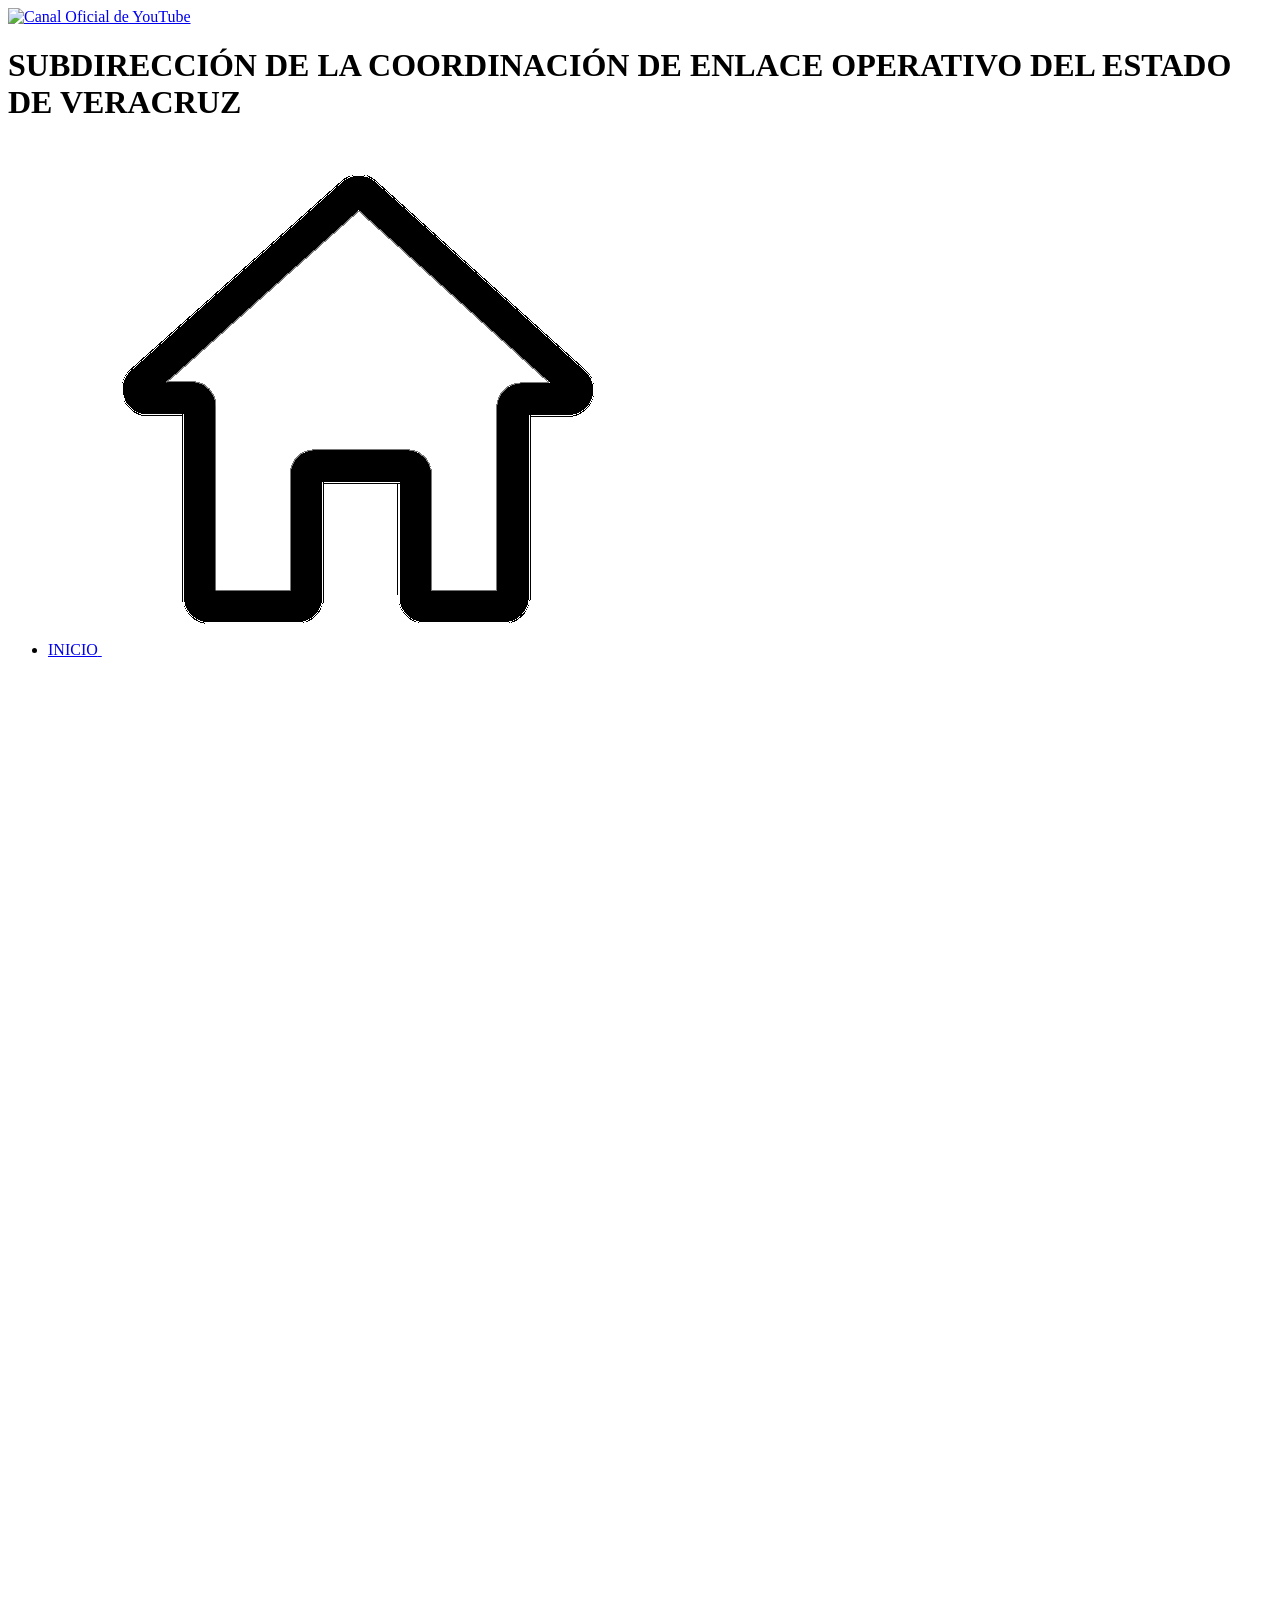
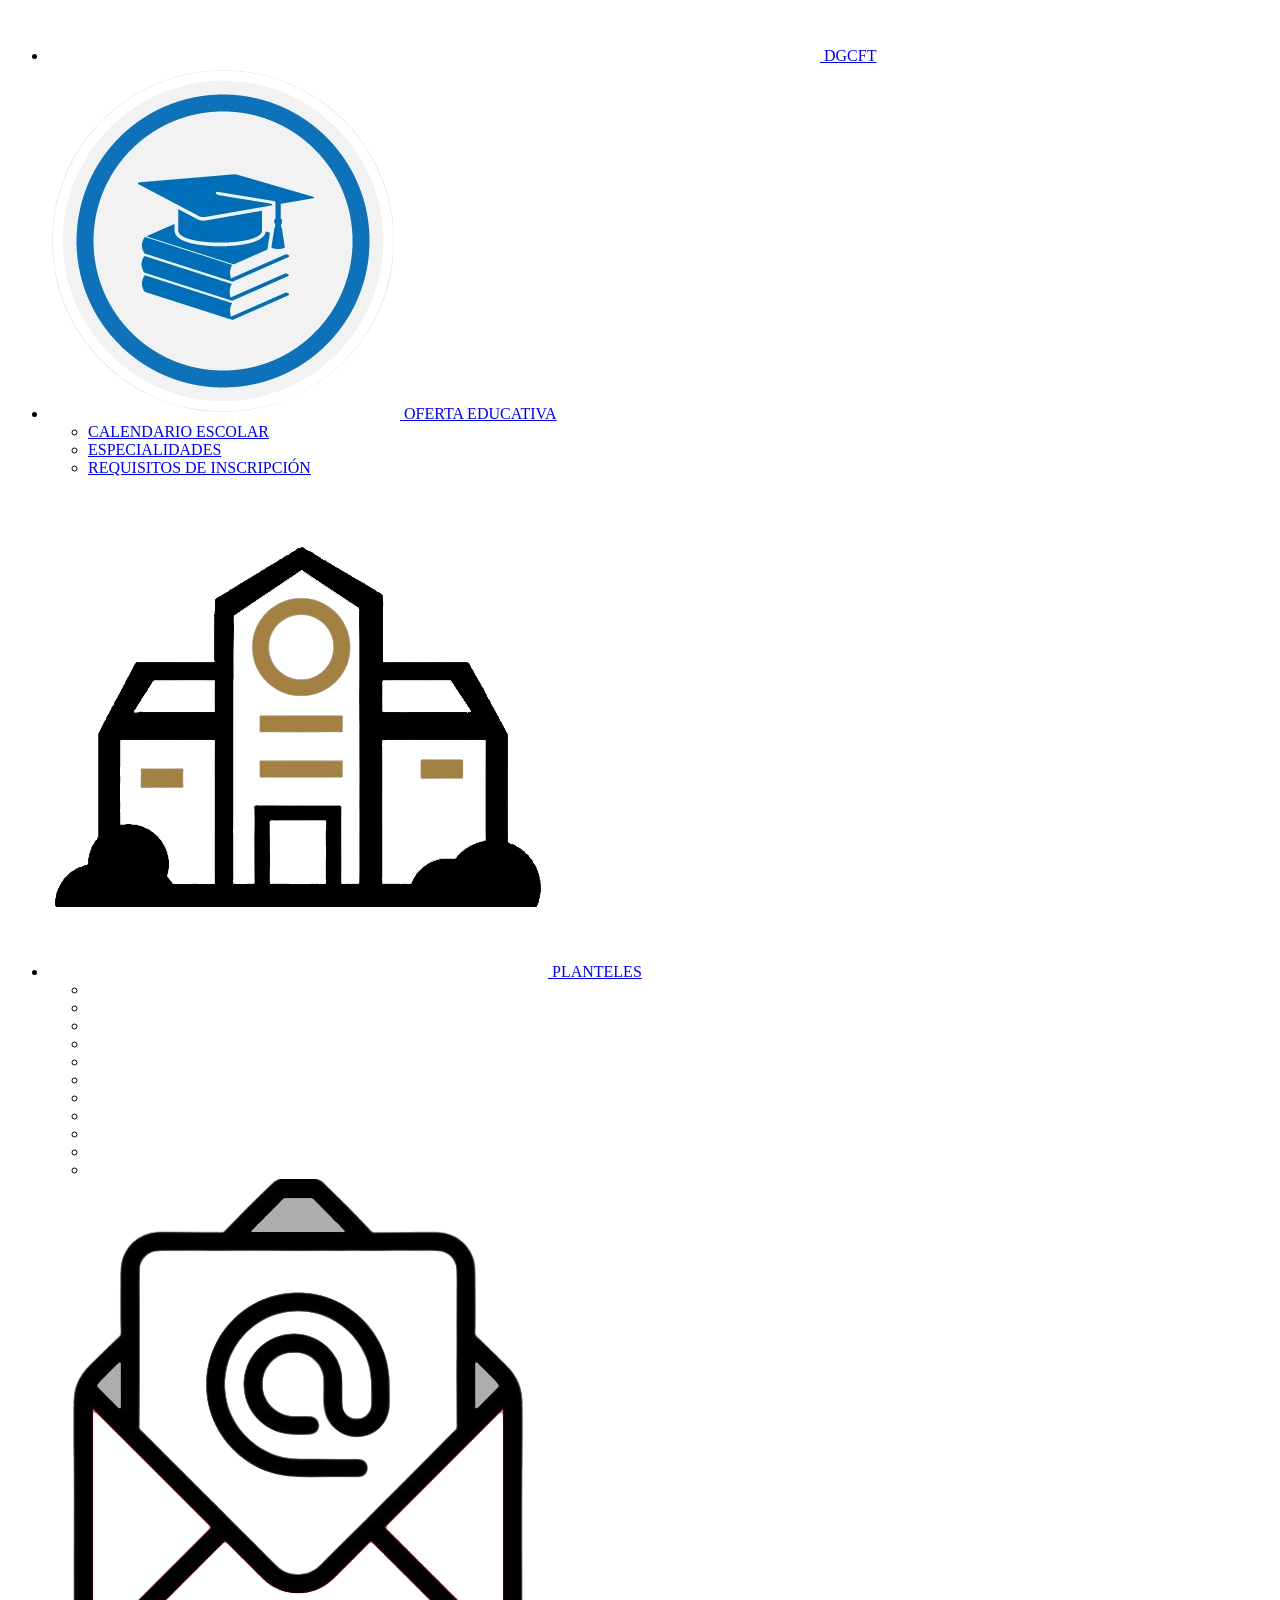
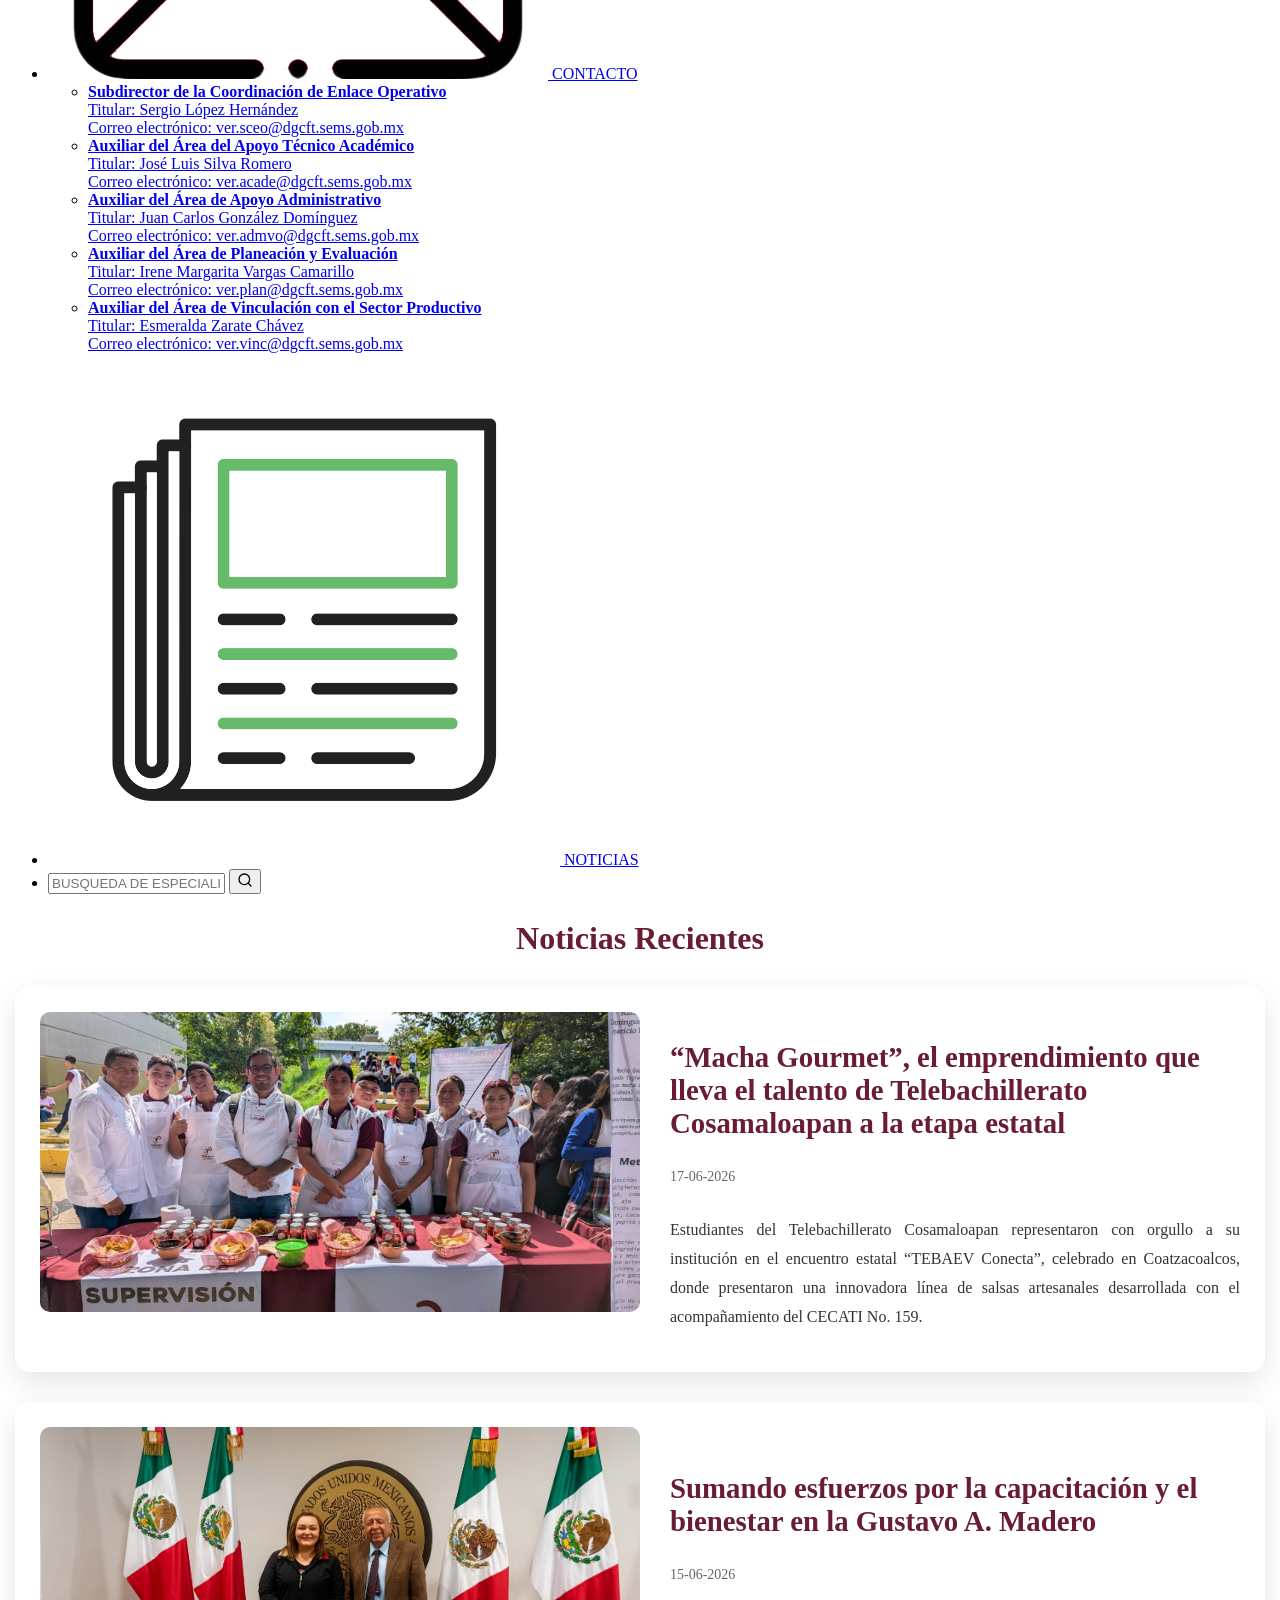
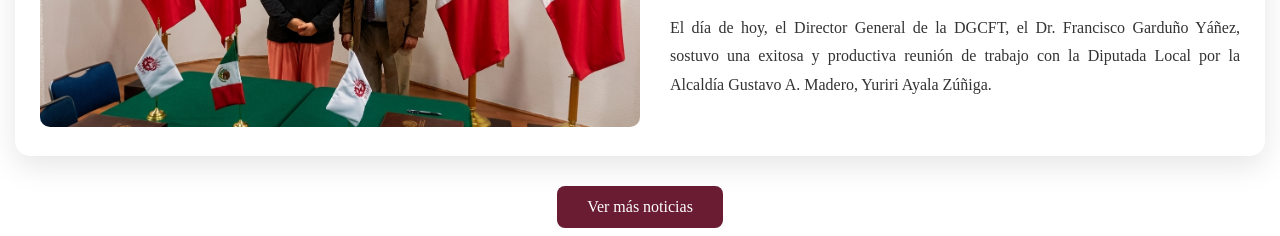
==== commit a2e03ba7: "Add files via upload" ====
--- a/index.html
+++ b/index.html
@@ -1,3010 +1,2102 @@
-<!DOCTYPE html>
-<html lang="es">
-<head>
-    <meta charset="UTF-8">
-    <meta name="viewport" content="width=device-width, initial-scale=1.0">
-    <meta http-equiv="Cache-Control" content="no-cache, no-store, must-revalidate">
-    <meta http-equiv="Pragma" content="no-cache">
-    <meta http-equiv="Expires" content="0">
-    <meta name="version" content="1.0">
-    <title>SUBDIRECCIÓN DE ENLACE OPERATIVO DEL ESTADO DE VERACRUZ</title>
-    <meta name="description" content="Sitio oficial de la Subdirección de la Coordinación de Enlace Operativo del Estado de Veracruz. Información de CECATI, especialidades, requisitos de inscripción y noticias.">
-    <meta name="keywords" content="sceo veracruz, sceo ver, sceoveracruz, sceover, CECATI Veracruz, capacitación para el trabajo veracruz, DGCFT, cursos, Veracruz">
-    <meta name="author" content="SCEO Veracruz">
-    <link href="https://framework-gb.cdn.gob.mx/gm/v3/assets/images/favicon.ico" rel="shortcut icon">
-    <link href="https://framework-gb.cdn.gob.mx/gm/v3/assets/styles/main.css" rel="stylesheet">
-    <style>
-        * {
-            margin: 0;
-            padding: 0;
-            box-sizing: border-box;
-        }
-
-        .banner-youtube{
-            width:100%;
-            overflow:hidden;
-            background:#fff;
-        }
-
-        .banner-youtube img{
-            width:100%;
-            display:block;
-            height:auto;
-            transition:transform .3s ease;
-        }
-
-        .banner-youtube:hover img{
-            transform:scale(1.01);
-        }
-        
-        body {
-            font-family: Arial, sans-serif;
-            background-color: #f5f5f5;
-            position: relative;
-        }
-        
-        /* Fondo de marca de agua usando pseudo-elemento */
-        body::before {
-            content: "";
-            position: fixed;
-            top: 0;
-            left: 0;
-            width: 100%;
-            height: 100%;
-            background-image: url('imagenes/DGCFT.png');
-            background-repeat: no-repeat;
-            background-position: center bottom;
-            background-attachment: fixed;
-            background-size: 33%;
-            opacity: 0.20;
-            z-index: -1;
-            pointer-events: none;
-        }
-        
-        /* Encabezado principal */
-        .header-top {
-            background-color: #691c32;
-            padding: 10px 20px;
-            display: flex;
-            justify-content: center;
-            align-items: center;
-            border-bottom: 1px solid #e0e0e0;
-            color: white;
-            position: fixed;
-            top: 0;
-            left: 0;
-            right: 0;
-            z-index: 1000;
-        }
-        
-        .logo-gob {
-            height: 60px;
-        }
-        
-        /* Banner de subdirección */
-        .nav-subtitle {
-            background-color: #8B1538;
-            padding: 15px 20px;
-            text-align: center;
-            border-bottom: 3px solid #FFD700;
-            position: fixed;
-            top: 80px;
-            left: 0;
-            right: 0;
-            z-index: 1;
-        }
-        
-        .nav-subtitle h1 {
-            color: white;
-            font-size: 20px;
-            font-weight: 600;
-            margin: 0;
-        }
-        
-        /* Barra de navegación principal */
-        .nav-main {
-            background-color: #691c32;
-            padding: 0;
-            position: fixed;
-            top: 130px;
-            left: 0;
-            right: 0;
-            z-index: 998;
-        }
-        
-        .nav-main ul {
-            list-style: none;
-            display: flex;
-            justify-content: center;
-            align-items: center;
-            margin: 0;
-            padding: 0;
-        }
-        
-        .nav-main li {
-            position: relative;
-        }
-        
-        .nav-main a {
-            display: flex;
-            align-items: center;
-            padding: 15px 20px;
-            text-decoration: none;
-            color: white;
-            font-size: 14px;
-            font-weight: 500;
-            transition: background-color 0.3s;
-        }
-        
-        .nav-main a:hover {
-            background-color: #6B1028;
-        }
-        
-        /* Estilos para menú desplegable */
-        .dropdown {
-            position: relative;
-        }
-        
-        .dropdown-toggle::after {
-            content: " \25BC";
-            font-size: 12px;
-            margin-left: 5px;
-        }
-        
-        .dropdown-menu {
-            display: none;
-            position: absolute;
-            top: 100%;
-            left: 0;
-            background-color: #691c32;
-            min-width: 250px;
-            box-shadow: 0 2px 5px rgba(0,0,0,0.2);
-            z-index: 10000;
-            list-style: none;
-            padding: 10px 0;
-            margin: 0;
-            border: 1px solid #8B1538;
-            border-radius: 5px;
-            visibility: hidden;
-            opacity: 0;
-            transition: opacity 0.2s ease;
-        }
-        
-        .dropdown:hover .dropdown-menu {
-            visibility: visible;
-            opacity: 1;
-            display: block;
-        }
-        
-        .dropdown-menu li {
-            width: 100%;
-        }
-        
-        .dropdown-menu a {
-            display: block;
-            padding: 10px 15px;
-            color: white;
-            text-decoration: none;
-            font-size: 14px;
-            font-weight: 500;
-            transition: background-color 0.3s;
-            white-space: normal;
-            line-height: 1.4;
-        }
-        
-        .dropdown-menu a:hover {
-            background-color: #ddc9a3;
-            color: #333;
-        }
-        
-        /* Contenido principal */
-        .main-content {
-            min-height: 400px;
-            padding: 20px;
-            margin-top: 190px;
-        }
-        
-        /* Estilos para contenido de requisitos */
-        #requisitos-inscripcion {
-            max-width: 800px;
-            margin: 0 auto;
-            line-height: 1.6;
-        }
-        
-        #requisitos-inscripcion h2 {
-            color: #691c32;
-            font-size: 28px;
-            margin-bottom: 20px;
-            text-align: center;
-            border-bottom: 3px solid #FFD700;
-            padding-bottom: 10px;
-        }
-        
-        #requisitos-inscripcion h3 {
-            color: #8B1538;
-            font-size: 20px;
-            margin: 25px 0 15px 0;
-            font-weight: 600;
-        }
-        
-        #requisitos-inscripcion p {
-            margin-bottom: 15px;
-            color: #333;
-            font-size: 16px;
-        }
-        
-        #requisitos-inscripcion ul {
-            margin: 15px 0;
-            padding-left: 30px;
-        }
-        
-        #requisitos-inscripcion li {
-            margin-bottom: 10px;
-            color: #333;
-            font-size: 16px;
-        }
-        
-        /* Estilos para contenido de especialidades */
-        #especialidades-contenido {
-            max-width: 1200px;
-            margin: 0 auto;
-            line-height: 1.6;
-        }
-        
-        #especialidades-contenido h2 {
-            color: #691c32;
-            font-size: 32px;
-            margin-bottom: 30px;
-            text-align: center;
-            border-bottom: 3px solid #FFD700;
-            padding-bottom: 15px;
-        }
-        
-        .especialidades-grid {
-            display: grid;
-            grid-template-columns: 1fr 1fr 1fr;
-            gap: 20px;
-            margin-top: 30px;
-            max-width: 1200px;
-            margin-left: auto;
-            margin-right: auto;
-        }
-        
-        .especialidad-item:hover {
-            transform: translateY(-5px);
-            box-shadow: 0 8px 25px rgba(105, 28, 50, 0.2);
-            border-color: #691c32;
-        }
-        
-        .especialidad-imagen {
-            width: 100%;
-            height: 160px;
-            object-fit: contain;
-            background-color: #f8f9fa;
-            padding: 10px;
-            box-sizing: border-box;
-            transition: transform 0.3s ease;
-        }
-        
-        .especialidad-item:hover .especialidad-imagen {
-            transform: scale(1.05);
-        }
-        
-        .especialidad-header {
-            background-color: #691c32;
-            color: white;
-            padding: 15px;
-            cursor: pointer;
-            display: flex;
-            justify-content: center;
-            align-items: center;
-            transition: background-color 0.3s ease;
-            flex: 1;
-        }
-        
-        .especialidad-header:hover {
-            background-color: #8B1538;
-        }
-        
-        .especialidad-header h3 {
-            margin: 0;
-            font-size: 16px;
-            font-weight: 600;
-            text-align: center;
-            line-height: 1.3;
-        }
-        
-        .planteles-list {
-            padding: 0;
-            max-height: 0;
-            overflow: hidden;
-            transition: max-height 0.3s ease, padding 0.3s ease;
-            border-top: 1px solid #e9ecef;
-            display: none;
-        }
-        
-        .planteles-list.active {
-            max-height: 700px;
-            padding: 20px;
-            display: block;
-        }
-        
-        .planteles-list[style*="block"] {
-            max-height: 700px;
-            padding: 20px;
-        }
-        
-        .plantel-item {
-            padding: 4px 0;
-            border-bottom: 1px solid #e9ecef;
-            color: #333;
-            font-size: 13px;
-            transition: background-color 0.2s ease;
-        }
-        
-        .plantel-item:last-child {
-            border-bottom: none;
-        }
-        
-        .plantel-item:hover {
-            padding-left: 10px;
-            border-radius: 5px;
-        }
-        
-        .plantel-item strong {
-            color: #691c32;
-            font-weight: 600;
-        }
-        
-        /* Estilos para barra de búsqueda */
-        .search-container {
-            position: relative;
-            display: flex;
-            align-items: center;
-        }
-        
-        .search-box {
-            display: flex;
-            align-items: center;
-            background-color: rgba(255, 255, 255, 0.1);
-            border: 1px solid rgba(255, 255, 255, 0.3);
-            border-radius: 20px;
-            padding: 5px 10px;
-            margin: 0 10px;
-            transition: all 0.3s ease;
-        }
-        
-        .search-box:hover {
-            background-color: rgba(255, 255, 255, 0.15);
-            border-color: rgba(255, 255, 255, 0.5);
-        }
-        
-        .search-box:focus-within {
-            background-color: rgba(255, 255, 255, 0.2);
-            border-color: #FFD700;
-            box-shadow: 0 0 10px rgba(255, 215, 0, 0.3);
-        }
-        
-        #busqueda-especialidad {
-            background: transparent;
-            border: none;
-            color: white;
-            font-size: 12px;
-            padding: 5px 8px;
-            width: 180px;
-            outline: none;
-        }
-        
-        #busqueda-especialidad::placeholder {
-            color: rgba(255, 255, 255, 0.7);
-            font-size: 11px;
-        }
-        
-        #busqueda-especialidad:focus::placeholder {
-            color: rgba(255, 255, 255, 0.5);
-        }
-        
-        #search-btn {
-            background: transparent;
-            border: none;
-            color: white;
-            cursor: pointer;
-            padding: 3px;
-            display: flex;
-            align-items: center;
-            justify-content: center;
-            border-radius: 50%;
-            transition: all 0.3s ease;
-        }
-        
-        #search-btn:hover {
-            background-color: rgba(255, 215, 0, 0.2);
-            transform: scale(1.1);
-        }
-        
-        #search-btn svg {
-            width: 14px;
-            height: 14px;
-        }
-        
-        .search-results {
-            position: absolute;
-            top: 100%;
-            right: 10px;
-            background-color: #8B1538;
-            border: 1px solid #FFD700;
-            border-radius: 8px;
-            box-shadow: 0 4px 15px rgba(0,0,0,0.3);
-            max-height: 300px;
-            overflow-y: auto;
-            z-index: 10001;
-            min-width: 250px;
-            margin-top: 5px;
-        }
-        
-        .search-result-item {
-            padding: 10px 15px;
-            color: white;
-            cursor: pointer;
-            transition: background-color 0.2s ease;
-            border-bottom: 1px solid rgba(255,255,255,0.1);
-            font-size: 12px;
-            line-height: 1.3;
-        }
-        
-        .search-result-item:last-child {
-            border-bottom: none;
-        }
-        
-        .search-result-item:hover {
-            background-color: #691c32;
-        }
-        
-        .search-result-item strong {
-            color: #FFD700;
-            font-weight: 600;
-        }
-        
-        .search-no-results {
-            padding: 15px;
-            color: rgba(255, 255, 255, 0.7);
-            font-size: 12px;
-            text-align: center;
-            font-style: italic;
-        }
-        
-        /* Estilos mínimos para iconos de navegación */
-        .nav-item-with-icon {
-            display: flex;
-            flex-direction: column;
-            align-items: center;
-            text-align: center;
-        }
-        
-        .nav-icon {
-            width: 24px;
-            height: 24px;
-            margin-bottom: 4px;
-            object-fit: contain;
-        }
-        
-        .dropdown-toggle .nav-item-with-icon span {
-            display: block;
-            font-size: 12px;
-            font-weight: 500;
-        }
-        
-        /* ===========================================
-           DETALLE DE PLANTEL (contenido inyectado por JS)
-           =========================================== */
-        .plantel-info-grid {
-            display: grid;
-            grid-template-columns: 1fr 1fr;
-            gap: 20px;
-        }
-        .plantel-directorio-grid {
-            display: grid;
-            grid-template-columns: 1fr 1fr;
-            gap: 15px;
-        }
-        .plantel-directorio-item {
-            background: #f8f9fa;
-            padding: 20px;
-            border-radius: 8px;
-            /* Evita que correos largos rompan el layout */
-            overflow-wrap: anywhere;
-            word-break: break-word;
-            min-width: 0;
-        }
-        .plantel-directorio-item p {
-            overflow-wrap: anywhere;
-        }
-        .plantel-especialidades-grid {
-            display: grid;
-            grid-template-columns: 1fr 1fr 1fr;
-            gap: 15px;
-        }
-        .plantel-especialidad-btn {
-            background: white;
-            padding: 12px;
-            border-radius: 6px;
-            border: 1px solid #e9ecef;
-            text-align: center;
-            cursor: pointer;
-            transition: all 0.3s ease;
-            width: 100%;
-            min-width: 0;
-        }
-        .plantel-especialidad-btn:hover {
-            background: #f8f9fa;
-            border-color: #691c32;
-            transform: translateY(-2px);
-            box-shadow: 0 4px 8px rgba(105, 28, 50, 0.15);
-        }
-        .plantel-especialidad-btn p {
-            margin: 0;
-            color: #333;
-            font-size: 14px;
-            line-height: 1.4;
-            overflow-wrap: anywhere;
-        }
-
-        /* ===========================================
-           DISEÑO ADAPTABLE (RESPONSIVE)
-           Breakpoints:
-             - 1024px: tablets horizontales / laptops pequeñas
-             -  768px: tablets verticales / móviles grandes
-             -  480px: móviles
-             -  360px: móviles pequeños
-           =========================================== */
-
-        /* ---------- 1024px: Tablets horizontales ---------- */
-        @media (max-width: 1024px) {
-            .nav-subtitle h1 {
-                font-size: 18px;
-            }
-            .nav-main a {
-                padding: 12px 14px;
-                font-size: 13px;
-            }
-            .nav-icon {
-                width: 22px;
-                height: 22px;
-            }
-            .dropdown-toggle .nav-item-with-icon span {
-                font-size: 11px;
-            }
-            #busqueda-especialidad {
-                width: 150px;
-            }
-            .especialidades-grid {
-                grid-template-columns: 1fr 1fr;
-                max-width: 100%;
-                padding: 0 15px;
-            }
-            body::before {
-                background-size: 50%;
-            }
-        }
-
-        /* ---------- 768px: Tablets / móviles grandes ---------- */
-        @media (max-width: 768px) {
-            /* Las cabeceras dejan de ser fijas y vuelven al flujo del documento.
-               Esto evita el problema del margin-top:190px cuando el header crece. */
-            .header-top,
-            .nav-subtitle,
-            .nav-main {
-                position: relative;
-                top: auto;
-                left: auto;
-                right: auto;
-            }
-            .main-content {
-                margin-top: 20px;
-                padding: 15px;
-            }
-
-            .header-top {
-                padding: 8px 12px;
-            }
-            .logo-gob {
-                height: 50px;
-            }
-
-            .nav-subtitle {
-                padding: 12px 15px;
-            }
-            .nav-subtitle h1 {
-                font-size: 15px;
-                line-height: 1.3;
-            }
-
-            /* La barra de navegación permite que sus elementos hagan wrap */
-            .nav-main ul {
-                flex-wrap: wrap;
-                justify-content: space-around;
-            }
-            .nav-main a {
-                padding: 10px 8px;
-                font-size: 12px;
-            }
-            .nav-icon {
-                width: 20px;
-                height: 20px;
-                margin-bottom: 2px;
-            }
-            .dropdown-toggle .nav-item-with-icon span {
-                font-size: 10px;
-            }
-
-            /* === DROPDOWN MENUS EN MÓVIL ===
-               En táctil, :hover queda "pegado" tras el primer tap y eso
-               impide que el toggle funcione como toggle. Aquí desactivamos
-               :hover y :focus-within y usamos una clase .is-open manejada
-               por JS para tener control total del abrir/cerrar.
-               
-               Anclamos los dropdowns a la barra de navegación (no al <li>),
-               y forzamos el ancho con width explícito porque min-width:auto
-               + position:absolute hace que el menú colapse al ancho de la
-               palabra más larga (problema visible en CONTACTO). */
-            .dropdown:hover .dropdown-menu,
-            .dropdown:focus-within .dropdown-menu {
-                visibility: hidden;
-                opacity: 0;
-                display: none;
-            }
-            .dropdown.is-open .dropdown-menu {
-                visibility: visible !important;
-                opacity: 1 !important;
-                display: block !important;
-            }
-            .nav-main {
-                position: relative;
-            }
-            .dropdown {
-                position: static !important;
-            }
-            .dropdown-menu {
-                left: 8px !important;
-                right: 8px !important;
-                width: calc(100vw - 16px) !important;
-                min-width: 0 !important;
-                max-width: calc(100vw - 16px) !important;
-                max-height: 75vh;
-                overflow-y: auto;
-                box-sizing: border-box;
-            }
-            .dropdown-menu li {
-                width: 100%;
-            }
-            .dropdown-menu a {
-                font-size: 13px;
-                padding: 12px 14px;
-                line-height: 1.4;
-                white-space: normal;
-                overflow-wrap: anywhere;
-            }
-            .dropdown-menu a strong {
-                display: block;
-                margin-bottom: 3px;
-            }
-
-            /* La caja de búsqueda toma su propia línea, ancho completo */
-            .search-container {
-                flex-basis: 100%;
-                width: 100%;
-                order: 99;
-                padding: 8px 10px;
-                justify-content: center;
-            }
-            .search-box {
-                margin: 0;
-                flex: 1;
-                max-width: 500px;
-            }
-            #busqueda-especialidad {
-                width: 100%;
-                flex: 1;
-                font-size: 13px;
-            }
-            .search-results {
-                left: 10px;
-                right: 10px;
-                min-width: auto;
-            }
-
-            .especialidades-grid {
-                grid-template-columns: 1fr 1fr;
-                gap: 15px;
-                padding: 0 10px;
-            }
-            #especialidades-contenido h2 {
-                font-size: 24px;
-            }
-            .especialidad-imagen {
-                height: 130px;
-            }
-            .especialidad-header {
-                padding: 12px;
-            }
-            .especialidad-header h3 {
-                font-size: 14px;
-            }
-
-            #requisitos-inscripcion h2 {
-                font-size: 22px;
-            }
-            #requisitos-inscripcion h3 {
-                font-size: 17px;
-            }
-            #requisitos-inscripcion p,
-            #requisitos-inscripcion li {
-                font-size: 14px;
-            }
-
-            body::before {
-                background-size: 70%;
-                background-attachment: scroll;
-            }
-
-            /* Detalle de plantel: directorio pasa a 1 col, especialidades a 2 cols */
-            .plantel-directorio-grid {
-                grid-template-columns: 1fr;
-            }
-            .plantel-especialidades-grid {
-                grid-template-columns: 1fr 1fr;
-            }
-        }
-
-        /* ---------- 480px: Móviles ---------- */
-        .nav-subtitle,
-        .nav-main {
-            position: relative !important;
-            top: auto !important;
-            left: auto !important;
-            right: auto !important;
-        }
-
-        .main-content {
-            margin-top: 20px !important;
-        }
-
-        body::before {
-            display: none !important;
-        }
-
-        @media (max-width: 480px) {
-            .header-top {
-                padding: 6px 10px;
-            }
-            .logo-gob {
-                height: 40px;
-            }
-
-            .nav-subtitle {
-                padding: 10px 12px;
-                border-bottom-width: 2px;
-            }
-            .nav-subtitle h1 {
-                font-size: 12.5px;
-                line-height: 1.25;
-            }
-
-            .nav-main a {
-                padding: 8px 5px;
-            }
-            .dropdown-toggle .nav-item-with-icon span {
-                font-size: 9.5px;
-            }
-            .nav-icon {
-                width: 18px;
-                height: 18px;
-            }
-
-            /* Refuerzos al dropdown ya configurado en el breakpoint de 768px */
-            .dropdown-menu a {
-                font-size: 12.5px;
-                padding: 10px 12px;
-            }
-
-            .search-container {
-                padding: 6px 8px;
-            }
-            #busqueda-especialidad {
-                font-size: 13px;
-                padding: 6px 8px;
-            }
-
-            /* Grid de especialidades: una sola columna */
-            .especialidades-grid {
-                grid-template-columns: 1fr;
-                gap: 12px;
-                padding: 0 5px;
-            }
-            #especialidades-contenido h2 {
-                font-size: 20px;
-                margin-bottom: 20px;
-            }
-            .especialidad-imagen {
-                height: 180px;
-            }
-            .especialidad-header h3 {
-                font-size: 15px;
-            }
-
-            .main-content {
-                padding: 12px;
-                margin-top: 10px;
-            }
-
-            #requisitos-inscripcion h2 {
-                font-size: 19px;
-            }
-            #requisitos-inscripcion h3 {
-                font-size: 15px;
-            }
-            #requisitos-inscripcion p,
-            #requisitos-inscripcion li {
-                font-size: 13px;
-            }
-            #requisitos-inscripcion ul {
-                padding-left: 20px;
-            }
-
-            body::before {
-                background-size: 90%;
-                opacity: 0.12;
-            }
-
-            /* Detalle de plantel: todos los grids colapsan a 1 col */
-            .plantel-info-grid,
-            .plantel-directorio-grid,
-            .plantel-especialidades-grid {
-                grid-template-columns: 1fr;
-                gap: 12px;
-            }
-        }
-
-        /* ---------- 360px: Móviles muy pequeños ---------- */
-        @media (max-width: 360px) {
-            .nav-subtitle h1 {
-                font-size: 11px;
-            }
-            .nav-main a {
-                padding: 6px 3px;
-            }
-            .dropdown-toggle .nav-item-with-icon span {
-                font-size: 8.5px;
-            }
-            .nav-icon {
-                width: 16px;
-                height: 16px;
-            }
-        }
-
-        /* Estilos responsivos para noticias en index.html */
-        @media (max-width: 768px) {
-            #contenedor-noticias-index > div {
-                flex-direction: column !important;
-                gap: 20px !important;
-            }
-            #contenedor-noticias-index > div > div:first-child {
-                flex: 0 0 100% !important;
-            }
-            #contenedor-noticias-index > div > div:first-child img {
-                height: 250px !important;
-            }
-            #contenedor-noticias-index > div > div:last-child {
-                flex: 1 !important;
-            }
-            #contenedor-noticias-index h3 {
-                font-size: 1.4em !important;
-            }
-            #contenedor-noticias-index p {
-                font-size: 14px !important;
-            }
-        }
-
-        @media (max-width: 480px) {
-            #contenedor-noticias-index > div {
-                padding: 20px !important;
-                gap: 15px !important;
-            }
-            #contenedor-noticias-index > div > div:first-child img {
-                height: 200px !important;
-            }
-            #contenedor-noticias-index h3 {
-                font-size: 1.2em !important;
-                margin-bottom: 10px !important;
-            }
-            #contenedor-noticias-index p {
-                font-size: 13px !important;
-            }
-        }
-    </style>
-</head>
-<body>
-    <!-- Encabezado principal -->
-    <!-- Banner YouTube -->
-    <div class="banner-youtube">
-        <a href="https://www.youtube.com/watch?v=pUgUJtr7Idk&t=2s" target="_blank">
-            <img src="imagenes/banner-youtube.jpg"
-                alt="Canal Oficial de YouTube">
-        </a>
-    </div>
-
-   <!-- Banner de subdirección -->
-    <div class="nav-subtitle">
-        <h1>SUBDIRECCIÓN DE LA COORDINACIÓN DE ENLACE OPERATIVO DEL ESTADO DE VERACRUZ</h1>
-    </div>
-
-    <!-- Barra de navegación principal -->
-    <nav class="nav-main">
-        <ul>
-            <li>
-                <a href="index.html">
-                    <div class="nav-item-with-icon">
-                        <span>INICIO</span>
-                        <img src="imagenes/inicio.png" alt="DGCFT" class="nav-icon">
-                    </div>
-                </a>
-            </li>
-            <li>
-                <a href="https://www.dgcft.sems.gob.mx/" target="_blank">
-                    <div class="nav-item-with-icon">
-                        <img src="imagenes/DGCFTB.png" alt="DGCFT" class="nav-icon">
-                        <span>DGCFT</span>
-                    </div>
-                </a>
-            </li>
-
-
-
-
-            <!-- DATOS PARA OFERTA EDUCATIVA -->
-            <li class="dropdown">
-                <a href="#" class="dropdown-toggle">
-                    <div class="nav-item-with-icon">
-                        <img src="imagenes/oferta.png" alt="OFERTA EDUCATIVA" class="nav-icon">
-                        <span>OFERTA EDUCATIVA</span>
-                    </div>
-                </a>
-                <ul class="dropdown-menu">
-                    <li><a href="Calendario Escolar 2025-2026.pdf" target="_blank">CALENDARIO ESCOLAR</a></li>
-                    <li><a href="#" onclick="mostrarEspecialidades(); return false;">ESPECIALIDADES</a></li>
-                    <li><a href="#" onclick="mostrarRequisitos(); return false;">REQUISITOS DE INSCRIPCIÓN</a></li>
-                </ul>
-            </li>
-
-
-
-
-            
-            <!-- DATOS PARA PLANTELES -->
-            <li class="dropdown">
-                <a href="#" class="dropdown-toggle">
-                    <div class="nav-item-with-icon">
-                        <img src="imagenes/planteles.png" alt="PLANTELES" class="nav-icon">
-                        <span>PLANTELES</span>
-                    </div>
-                </a>
-                <ul class="dropdown-menu">
-                    <li><a href="javascript:void(0)">SCEO Veracruz</a></li>
-                    <li><a href="javascript:void(0)">CECATI 31 coatzacoalcos</a></li>
-                    <li><a href="javascript:void(0)">CECATI 33 Río Blanco</a></li>
-                    <li><a href="javascript:void(0)">CECATI 42 Veracruz</a></li>
-                    <li><a href="javascript:void(0)">CECATI 49 Córdoba</a></li>
-                    <li><a href="javascript:void(0)">CECATI 72 Cosoleacaque</a></li>
-                    <li><a href="javascript:void(0)">CECATI 103 Poza Rica</a></li>
-                    <li><a href="javascript:void(0)">CECATI 151 Xalapa</a></li>
-                    <li><a href="javascript:void(0)">CECATI 159 Tlacotalpan</a></li>
-                    <li><a href="javascript:void(0)">CECATI 168 Cd. Mendoza</a></li>
-                    <li><a href="javascript:void(0)">CECATI 170 Orizaba</a></li>
-                </ul>
-            </li>
-
-
-
-
-            
-            <!-- DATOS PARA CONTACTO SCEO -->
-            <li class="dropdown">
-                <a href="#" class="dropdown-toggle">
-                    <div class="nav-item-with-icon">
-                        <img src="imagenes/contacto.png" alt="CONTACTO" class="nav-icon">
-                        <span>CONTACTO</span>
-                    </div>
-                </a>
-                <ul class="dropdown-menu">
-                    <li><a href="mailto:ver.sceo@dgcft.sems.gob.mx">
-                        <strong>Subdirector de la Coordinación de Enlace Operativo</strong><br>
-                        Titular: Sergio López Hernández<br>
-                        Correo electrónico: ver.sceo@dgcft.sems.gob.mx
-                    </a></li>
-                    <li><a href="mailto:ver.acade@dgcft.sems.gob.mx">
-                        <strong>Auxiliar del Área del Apoyo Técnico Académico</strong><br>
-                        Titular: José Luis Silva Romero<br>
-                        Correo electrónico: ver.acade@dgcft.sems.gob.mx
-                    </a></li>
-                    <li><a href="mailto:ver.admvo@dgcft.sems.gob.mx">
-                        <strong>Auxiliar del Área de Apoyo Administrativo</strong><br>
-                        Titular: Juan Carlos González Domínguez<br>
-                        Correo electrónico: ver.admvo@dgcft.sems.gob.mx
-                    </a></li>
-                    <li><a href="mailto:ver.plan@dgcft.sems.gob.mx">
-                        <strong>Auxiliar del Área de Planeación y Evaluación</strong><br>
-                        Titular: Irene Margarita Vargas Camarillo<br>
-                        Correo electrónico: ver.plan@dgcft.sems.gob.mx
-                    </a></li>
-                    <li><a href="mailto:ver.vinc@dgcft.sems.gob.mx">
-                        <strong>Auxiliar del Área de Vinculación con el Sector Productivo</strong><br>
-                        Titular: Esmeralda Zarate Chávez<br>
-                        Correo electrónico: ver.vinc@dgcft.sems.gob.mx
-                    </a></li>
-                </ul>
-            </li>
-
-
-
-
-
-
-            <!-- DATOS PARA NOTICIAS -->
-             <li id="nav-noticias">
-                <a href="boletines.html">
-                    <div class="nav-item-with-icon">
-                        <img src="imagenes/noticias.png" alt="NOTICIAS" class="nav-icon">
-                        <span>NOTICIAS</span>
-                    </div>
-                </a>
-            </li>
-
-
-
-
-
-
-            <li class="search-container">
-                <div class="search-box">
-                    <input type="text" id="busqueda-especialidad" placeholder="BUSQUEDA DE ESPECIALIDAD" autocomplete="off">
-                    <button type="button" id="search-btn" aria-label="Buscar">
-                        <svg width="16" height="16" viewBox="0 0 24 24" fill="none" stroke="currentColor" stroke-width="2" stroke-linecap="round" stroke-linejoin="round">
-                            <circle cx="11" cy="11" r="8"></circle>
-                            <path d="m21 21-4.35-4.35"></path>
-                        </svg>
-                    </button>
-                </div>
-                <div id="search-results" class="search-results" style="display: none;"></div>
-            </li>
-        </ul>
-    </nav>
-
-
-
-
-
-
-
-    <!-- Contenido principal -->
-    <main class="main-content">
-        <div id="contenido-principal">
-            <h2 style="color: #691c32; font-size: 2em; margin-bottom: 30px; text-align: center;">Noticias Recientes</h2>
-
-            <div id="contenedor-noticias-index">
-                <!-- Las noticias se generarán dinámicamente desde boletines.js -->
-            </div>
-
-            <div style="text-align: center; margin-top: 30px;">
-                <a href="boletines.html" style="background: #691c32; color: white; border: none; padding: 12px 30px; border-radius: 8px; cursor: pointer; font-size: 16px; transition: all 0.3s ease; text-decoration: none; display: inline-block;">
-                    Ver más noticias
-                </a>
-            </div>
-        </div>
-
-
-
-
-
-        
-        <!-- Contenido de Detalle de Noticia -->
-        <div class="u-style-1" id="noticia-detalle" style="display: none;">
-            <!-- El contenido se generará dinámicamente -->
-        </div>
-
-        <!-- Modal para ver imagen en tamaño grande -->
-        <div id="modal-imagen" style="display: none; position: fixed; top: 0; left: 0; width: 100%; height: 100%; background: rgba(0,0,0,0.9); z-index: 9999; justify-content: center; align-items: center; cursor: pointer;" onclick="cerrarModalImagen()">
-            <img id="modal-img" src="" alt="Imagen en grande" style="max-width: 90%; max-height: 90%; object-fit: contain; border-radius: 8px;">
-        </div>
-        
-
-
-
-
-
-        
-        <!-- Contenido de Especialidades -->
-        <div id="especialidades-contenido" style="display: none;">
-            <h2>ESPECIALIDADES</h2>
-            
-            <div class="especialidades-grid">
-                <!-- Columna 1 -->
-                <div class="especialidad-item">
-                    <img src="imagenes/administracion.png" alt="Administración" class="especialidad-imagen" onclick="togglePlanteles('planteles-administracion')" style="cursor: pointer;">
-                    <div class="especialidad-header" onclick="togglePlanteles('planteles-administracion')">
-                        <h3>Administración</h3>
-                    </div>
-                    <div id="planteles-administracion" class="planteles-list" style="display: none;">
-                        <div class="plantel-item"><strong>CECATI 31</strong><br>Coatzacoalcos</div>
-                        <div class="plantel-item"><strong>CECATI 33</strong><br>Río Blanco</div>
-                        <div class="plantel-item"><strong>CECATI 42</strong><br>Veracruz</div>
-                        <div class="plantel-item"><strong>CECATI 49</strong><br>Córdoba</div>
-                        <div class="plantel-item"><strong>CECATI 72</strong><br>Cosoleacaque</div>
-                        <div class="plantel-item"><strong>CECATI 103</strong><br>Poza Rica</div>
-                        <div class="plantel-item"><strong>CECATI 151</strong><br>Xalapa</div>
-                        <div class="plantel-item"><strong>CECATI 159</strong><br>Tlacotalpan</div>
-                        <div class="plantel-item"><strong>CECATI 168</strong><br>Camerino Z. Mendoza</div>
-                        <div class="plantel-item"><strong>CECATI 170</strong><br>Orizaba</div>
-                    </div>
-                </div>
-                
-                <div class="especialidad-item">
-                    <img src="imagenes/alimentos.png" alt="Alimentos y bebidas" class="especialidad-imagen" onclick="togglePlanteles('planteles-alimentos')" style="cursor: pointer;">
-                    <div class="especialidad-header" onclick="togglePlanteles('planteles-alimentos')">
-                        <h3>Alimentos y bebidas</h3>
-                    </div>
-                    <div id="planteles-alimentos" class="planteles-list" style="display: none;">
-                        <div class="plantel-item"><strong>CECATI 42</strong><br>Veracruz</div>
-                        <div class="plantel-item"><strong>CECATI 103</strong><br>Poza Rica</div>
-                        <div class="plantel-item"><strong>CECATI 151</strong><br>Xalapa</div>
-                        <div class="plantel-item"><strong>CECATI 159</strong><br>Tlacotalpan</div>
-                        <div class="plantel-item"><strong>CECATI 168</strong><br>Camerino Z. Mendoza</div>
-                        <div class="plantel-item"><strong>CECATI 170</strong><br>Orizaba</div>
-                    </div>
-                </div>
-                
-                <div class="especialidad-item">
-                    <img src="imagenes/contabilidad.png" alt="Aplicación de normas y proced.contables y fiscales" class="especialidad-imagen" onclick="togglePlanteles('planteles-normas')" style="cursor: pointer;">
-                    <div class="especialidad-header" onclick="togglePlanteles('planteles-normas')">
-                        <h3>Aplicación de normas y proced.contables y fiscales</h3>
-                    </div>
-                    <div id="planteles-normas" class="planteles-list" style="display: none;">
-                        <div class="plantel-item"><strong>CECATI 42</strong><br>Veracruz</div>
-                        <div class="plantel-item"><strong>CECATI 72</strong><br>Cosoleacaque</div>
-                        <div class="plantel-item"><strong>CECATI 103</strong><br>Poza Rica</div>
-                        <div class="plantel-item"><strong>CECATI 151</strong><br>Xalapa</div>
-                        <div class="plantel-item"><strong>CECATI 168</strong><br>Camerino Z. Mendoza</div>
-                        <div class="plantel-item"><strong>CECATI 170</strong><br>Orizaba</div>
-                    </div>
-                </div>
-                
-                <div class="especialidad-item">
-                    <img src="imagenes/graficas.png" alt="Artes gráficas" class="especialidad-imagen" onclick="togglePlanteles('planteles-artes-graficas')" style="cursor: pointer;">
-                    <div class="especialidad-header" onclick="togglePlanteles('planteles-artes-graficas')">
-                        <h3>Artes gráficas</h3>
-                    </div>
-                    <div id="planteles-artes-graficas" class="planteles-list" style="display: none;">
-                        <div class="plantel-item"><strong>CECATI 42</strong><br>Veracruz</div>
-                        <div class="plantel-item"><strong>CECATI 151</strong><br>Xalapa</div>
-                        <div class="plantel-item"><strong>CECATI 168</strong><br>Camerino Z. Mendoza</div>
-                        <div class="plantel-item"><strong>CECATI 170</strong><br>Orizaba</div>
-                    </div>
-                </div>
-                
-                <div class="especialidad-item">
-                    <img src="imagenes/textil.png" alt="Artesanías con fibras textiles" class="especialidad-imagen" onclick="togglePlanteles('planteles-fibras-textiles')" style="cursor: pointer;">
-                    <div class="especialidad-header" onclick="togglePlanteles('planteles-fibras-textiles')">
-                        <h3>Artesanías con fibras textiles</h3>
-                    </div>
-                    <div id="planteles-fibras-textiles" class="planteles-list" style="display: none;">
-                        <div class="plantel-item"><strong>CECATI 151</strong><br>Xalapa</div>
-                        <div class="plantel-item"><strong>CECATI 159</strong><br>Tlacotalpan</div>
-                        <div class="plantel-item"><strong>CECATI 168</strong><br>Camerino Z. Mendoza</div>
-                    </div>
-                </div>
-                
-                <div class="especialidad-item">
-                    <img src="imagenes/pinturas.png" alt="Artesanías con pastas, pinturas y acabados" class="especialidad-imagen" onclick="togglePlanteles('planteles-pastas-pinturas')" style="cursor: pointer;">
-                    <div class="especialidad-header" onclick="togglePlanteles('planteles-pastas-pinturas')">
-                        <h3>Artesanías con pastas, pinturas y acabados</h3>
-                    </div>
-                    <div id="planteles-pastas-pinturas" class="planteles-list" style="display: none;">
-                        <div class="plantel-item"><strong>CECATI 151</strong><br>Xalapa</div>
-                        <div class="plantel-item"><strong>CECATI 159</strong><br>Tlacotalpan</div>
-                        <div class="plantel-item"><strong>CECATI 168</strong><br>Camerino Z. Mendoza</div>
-                    </div>
-                </div>
-                
-                <div class="especialidad-item">
-                    <img src="imagenes/metalicas.png" alt="Artesanías metálicas" class="especialidad-imagen" onclick="togglePlanteles('planteles-artesanias-metalicas')" style="cursor: pointer;">
-                    <div class="especialidad-header" onclick="togglePlanteles('planteles-artesanias-metalicas')">
-                        <h3>Artesanías metálicas</h3>
-                    </div>
-                    <div id="planteles-artesanias-metalicas" class="planteles-list" style="display: none;">
-                        <div class="plantel-item"><strong>CECATI 151</strong><br>Xalapa</div>
-                        <div class="plantel-item"><strong>CECATI 168</strong><br>Camerino Z. Mendoza</div>
-                    </div>
-                </div>
-                
-                <div class="especialidad-item">
-                    <img src="imagenes/educativa.png" alt="Asistencia educativa inicial y preescolar" class="especialidad-imagen" onclick="togglePlanteles('planteles-asistencia-educativa')" style="cursor: pointer;">
-                    <div class="especialidad-header" onclick="togglePlanteles('planteles-asistencia-educativa')">
-                        <h3>Asistencia educativa inicial y preescolar</h3>
-                    </div>
-                    <div id="planteles-asistencia-educativa" class="planteles-list" style="display: none;">
-                        <div class="plantel-item"><strong>CECATI 42</strong><br>Veracruz</div>
-                        <div class="plantel-item"><strong>CECATI 151</strong><br>Xalapa</div>
-                        <div class="plantel-item"><strong>CECATI 168</strong><br>Camerino Z. Mendoza</div>
-                    </div>
-                </div>
-                
-                <div class="especialidad-item">
-                    <img src="imagenes/ejecutiva.png" alt="Asistencia ejecutiva" class="especialidad-imagen" onclick="togglePlanteles('planteles-asistencia-ejecutiva')" style="cursor: pointer;">
-                    <div class="especialidad-header" onclick="togglePlanteles('planteles-asistencia-ejecutiva')">
-                        <h3>Asistencia ejecutiva</h3>
-                    </div>
-                    <div id="planteles-asistencia-ejecutiva" class="planteles-list" style="display: none;">
-                        <div class="plantel-item"><strong>CECATI 42</strong><br>Veracruz</div>
-                        <div class="plantel-item"><strong>CECATI 151</strong><br>Xalapa</div>
-                        <div class="plantel-item"><strong>CECATI 168</strong><br>Camerino Z. Mendoza</div>
-                    </div>
-                </div>
-                
-                <div class="especialidad-item">
-                    <img src="imagenes/adultos.png" alt="Atención integral a personas adultas mayores" class="especialidad-imagen" onclick="togglePlanteles('planteles-atencion-adultos-mayores')" style="cursor: pointer;">
-                    <div class="especialidad-header" onclick="togglePlanteles('planteles-atencion-adultos-mayores')">
-                        <h3>Atención integral a personas adultas mayores</h3>
-                    </div>
-                    <div id="planteles-atencion-adultos-mayores" class="planteles-list" style="display: none;">
-                        <div class="plantel-item"><strong>CECATI 42</strong><br>Veracruz</div>
-                        <div class="plantel-item"><strong>CECATI 151</strong><br>Xalapa</div>
-                        <div class="plantel-item"><strong>CECATI 168</strong><br>Camerino Z. Mendoza</div>
-                    </div>
-                </div>
-                
-                <div class="especialidad-item">
-                    <img src="imagenes/discapacidad.png" alt="Atención integral a personas con discapacidad" class="especialidad-imagen" onclick="togglePlanteles('planteles-atencion-discapacidad')" style="cursor: pointer;">
-                    <div class="especialidad-header" onclick="togglePlanteles('planteles-atencion-discapacidad')">
-                        <h3>Atención integral a personas con discapacidad</h3>
-                    </div>
-                    <div id="planteles-atencion-discapacidad" class="planteles-list" style="display: none;">
-                        <div class="plantel-item"><strong>CECATI 42</strong><br>Veracruz</div>
-                        <div class="plantel-item"><strong>CECATI 151</strong><br>Xalapa</div>
-                        <div class="plantel-item"><strong>CECATI 168</strong><br>Camerino Z. Mendoza</div>
-                    </div>
-                </div>
-                
-                <div class="especialidad-item">
-                    <img src="imagenes/enfermeria.png" alt="Auxiliar de enfermería" class="especialidad-imagen" onclick="togglePlanteles('planteles-auxiliar-enfermeria')" style="cursor: pointer;">
-                    <div class="especialidad-header" onclick="togglePlanteles('planteles-auxiliar-enfermeria')">
-                        <h3>Auxiliar de enfermería</h3>
-                    </div>
-                    <div id="planteles-auxiliar-enfermeria" class="planteles-list" style="display: none;">
-                        <div class="plantel-item"><strong>CECATI 42</strong><br>Veracruz</div>
-                        <div class="plantel-item"><strong>CECATI 151</strong><br>Xalapa</div>
-                        <div class="plantel-item"><strong>CECATI 168</strong><br>Camerino Z. Mendoza</div>
-                    </div>
-                </div>
-                
-                <div class="especialidad-item">
-                    <img src="imagenes/confeccion.png" alt="Confección de prendas de vestir" class="especialidad-imagen" onclick="togglePlanteles('planteles-confeccion-prendas')" style="cursor: pointer;">
-                    <div class="especialidad-header" onclick="togglePlanteles('planteles-confeccion-prendas')">
-                        <h3>Confección de prendas de vestir</h3>
-                    </div>
-                    <div id="planteles-confeccion-prendas" class="planteles-list" style="display: none;">
-                        <div class="plantel-item"><strong>CECATI 42</strong><br>Veracruz</div>
-                        <div class="plantel-item"><strong>CECATI 151</strong><br>Xalapa</div>
-                        <div class="plantel-item"><strong>CECATI 159</strong><br>Tlacotalpan</div>
-                        <div class="plantel-item"><strong>CECATI 168</strong><br>Camerino Z. Mendoza</div>
-                    </div>
-                </div>
-                
-                <div class="especialidad-item">
-                    <img src="imagenes/cosmetologia.png" alt="Cuidados cosmetológicos faciales y corporales" class="especialidad-imagen" onclick="togglePlanteles('planteles-cuidados-cosmetologicos')" style="cursor: pointer;">
-                    <div class="especialidad-header" onclick="togglePlanteles('planteles-cuidados-cosmetologicos')">
-                        <h3>Cuidados cosmetológicos faciales y corporales</h3>
-                    </div>
-                    <div id="planteles-cuidados-cosmetologicos" class="planteles-list" style="display: none;">
-                        <div class="plantel-item"><strong>CECATI 151</strong><br>Xalapa</div>
-                        <div class="plantel-item"><strong>CECATI 159</strong><br>Tlacotalpan</div>
-                        <div class="plantel-item"><strong>CECATI 168</strong><br>Camerino Z. Mendoza</div>
-                    </div>
-                </div>
-                
-                <div class="especialidad-item">
-                    <img src="imagenes/carroceria.png" alt="Diseño e imagen de la carrocería" class="especialidad-imagen" onclick="togglePlanteles('planteles-diseno-carroceria')" style="cursor: pointer;">
-                    <div class="especialidad-header" onclick="togglePlanteles('planteles-diseno-carroceria')">
-                        <h3>Diseño e imagen de la carrocería</h3>
-                    </div>
-                    <div id="planteles-diseno-carroceria" class="planteles-list" style="display: none;">
-                        <div class="plantel-item"><strong>CECATI 31</strong><br>Coatzacoalcos</div>
-                        <div class="plantel-item"><strong>CECATI 33</strong><br>Río Blanco</div>
-                        <div class="plantel-item"><strong>CECATI 42</strong><br>Veracruz</div>
-                        <div class="plantel-item"><strong>CECATI 49</strong><br>Córdoba</div>
-                        <div class="plantel-item"><strong>CECATI 151</strong><br>Xalapa</div>
-                        <div class="plantel-item"><strong>CECATI 168</strong><br>Camerino Z. Mendoza</div>
-                        <div class="plantel-item"><strong>CECATI 170</strong><br>Orizaba</div>
-                    </div>
-                </div>
-                
-                <div class="especialidad-item">
-                    <img src="imagenes/moda.png" alt="Diseño de moda" class="especialidad-imagen" onclick="togglePlanteles('planteles-diseno-moda')" style="cursor: pointer;">
-                    <div class="especialidad-header" onclick="togglePlanteles('planteles-diseno-moda')">
-                        <h3>Diseño de moda</h3>
-                    </div>
-                    <div id="planteles-diseno-moda" class="planteles-list" style="display: none;">
-                        <div class="plantel-item"><strong>CECATI 151</strong><br>Xalapa</div>
-                        <div class="plantel-item"><strong>CECATI 159</strong><br>Tlacotalpan</div>
-                        <div class="plantel-item"><strong>CECATI 168</strong><br>Camerino Z. Mendoza</div>
-                    </div>
-                </div>
-                
-                <div class="especialidad-item">
-                    <img src="imagenes/muebles.png" alt="Diseño y fabricación de muebles de madera" class="especialidad-imagen" onclick="togglePlanteles('planteles-muebles-madera')" style="cursor: pointer;">
-                    <div class="especialidad-header" onclick="togglePlanteles('planteles-muebles-madera')">
-                        <h3>Diseño y fabricación de muebles de madera</h3>
-                    </div>
-                    <div id="planteles-muebles-madera" class="planteles-list" style="display: none;">
-                        <div class="plantel-item"><strong>CECATI 151</strong><br>Xalapa</div>
-                        <div class="plantel-item"><strong>CECATI 168</strong><br>Camerino Z. Mendoza</div>
-                    </div>
-                </div>
-                
-                <!-- Columna 2 -->
-                <div class="especialidad-item">
-                    <img src="imagenes/dibujo.png" alt="Elaboración de dibujos arquitectónico e industrial" class="especialidad-imagen" onclick="togglePlanteles('planteles-dibujos-arquitectonicos')" style="cursor: pointer;">
-                    <div class="especialidad-header" onclick="togglePlanteles('planteles-dibujos-arquitectonicos')">
-                        <h3>Elaboración de dibujos arquitectónico e industrial</h3>
-                    </div>
-                    <div id="planteles-dibujos-arquitectonicos" class="planteles-list" style="display: none;">
-                        <div class="plantel-item"><strong>CECATI 42</strong><br>Veracruz</div>
-                        <div class="plantel-item"><strong>CECATI 151</strong><br>Xalapa</div>
-                        <div class="plantel-item"><strong>CECATI 168</strong><br>Camerino Z. Mendoza</div>
-                    </div>
-                </div>
-                
-                <div class="especialidad-item">
-                    <img src="imagenes/artesanias.png" alt="Elaboración y restauración de artesanías de madera" class="especialidad-imagen" onclick="togglePlanteles('planteles-artesanias-madera')" style="cursor: pointer;">
-                    <div class="especialidad-header" onclick="togglePlanteles('planteles-artesanias-madera')">
-                        <h3>Elaboración y restauración de artesanías de madera</h3>
-                    </div>
-                    <div id="planteles-artesanias-madera" class="planteles-list" style="display: none;">
-                        <div class="plantel-item"><strong>CECATI 151</strong><br>Xalapa</div>
-                        <div class="plantel-item"><strong>CECATI 168</strong><br>Camerino Z. Mendoza</div>
-                    </div>
-                </div>
-                
-                <div class="especialidad-item">
-                    <img src="imagenes/estilismo.png" alt="Estilismo y diseño de imagen" class="especialidad-imagen" onclick="togglePlanteles('planteles-estilismo-diseno')" style="cursor: pointer;">
-                    <div class="especialidad-header" onclick="togglePlanteles('planteles-estilismo-diseno')">
-                        <h3>Estilismo y diseño de imagen</h3>
-                    </div>
-                    <div id="planteles-estilismo-diseno" class="planteles-list" style="display: none;">
-                        <div class="plantel-item"><strong>CECATI 151</strong><br>Xalapa</div>
-                        <div class="plantel-item"><strong>CECATI 168</strong><br>Camerino Z. Mendoza</div>
-                    </div>
-                </div>
-                
-                <div class="especialidad-item">
-                    <img src="imagenes/expresion.png" alt="Expresión gráfica digital" class="especialidad-imagen" onclick="togglePlanteles('planteles-expresion-digital')" style="cursor: pointer;">
-                    <div class="especialidad-header" onclick="togglePlanteles('planteles-expresion-digital')">
-                        <h3>Expresión gráfica digital</h3>
-                    </div>
-                    <div id="planteles-expresion-digital" class="planteles-list" style="display: none;">
-                        <div class="plantel-item"><strong>CECATI 42</strong><br>Veracruz</div>
-                        <div class="plantel-item"><strong>CECATI 151</strong><br>Xalapa</div>
-                        <div class="plantel-item"><strong>CECATI 168</strong><br>Camerino Z. Mendoza</div>
-                    </div>
-                </div>
-                
-                <div class="especialidad-item">
-                    <img src="imagenes/turismo.png" alt="Gestión y venta de servicios turísticos" class="especialidad-imagen" onclick="togglePlanteles('planteles-gestion-turismo')" style="cursor: pointer;">
-                    <div class="especialidad-header" onclick="togglePlanteles('planteles-gestion-turismo')">
-                        <h3>Gestión y venta de servicios turísticos</h3>
-                    </div>
-                    <div id="planteles-gestion-turismo" class="planteles-list" style="display: none;">
-                        <div class="plantel-item"><strong>CECATI 42</strong><br>Veracruz</div>
-                        <div class="plantel-item"><strong>CECATI 151</strong><br>Xalapa</div>
-                        <div class="plantel-item"><strong>CECATI 168</strong><br>Camerino Z. Mendoza</div>
-                    </div>
-                </div>
-                
-                <div class="especialidad-item">
-                    <img src="imagenes/hoteleria.png" alt="Hotelería" class="especialidad-imagen" onclick="togglePlanteles('planteles-hoteleria')" style="cursor: pointer;">
-                    <div class="especialidad-header" onclick="togglePlanteles('planteles-hoteleria')">
-                        <h3>Hotelería</h3>
-                    </div>
-                    <div id="planteles-hoteleria" class="planteles-list" style="display: none;">
-                        <div class="plantel-item"><strong>CECATI 42</strong><br>Veracruz</div>
-                        <div class="plantel-item"><strong>CECATI 151</strong><br>Xalapa</div>
-                        <div class="plantel-item"><strong>CECATI 168</strong><br>Camerino Z. Mendoza</div>
-                    </div>
-                </div>
-                
-                <div class="especialidad-item">
-                    <img src="imagenes/informatica.png" alt="Informática" class="especialidad-imagen" onclick="togglePlanteles('planteles-informatica')" style="cursor: pointer;">
-                    <div class="especialidad-header" onclick="togglePlanteles('planteles-informatica')">
-                        <h3>Informática</h3>
-                    </div>
-                    <div id="planteles-informatica" class="planteles-list" style="display: none;">
-                        <div class="plantel-item"><strong>CECATI 31</strong><br>Coatzacoalcos</div>
-                        <div class="plantel-item"><strong>CECATI 33</strong><br>Río Blanco</div>
-                        <div class="plantel-item"><strong>CECATI 42</strong><br>Veracruz</div>
-                        <div class="plantel-item"><strong>CECATI 49</strong><br>Córdoba</div>
-                        <div class="plantel-item"><strong>CECATI 72</strong><br>Cosoleacaque</div>
-                        <div class="plantel-item"><strong>CECATI 103</strong><br>Poza Rica</div>
-                        <div class="plantel-item"><strong>CECATI 151</strong><br>Xalapa</div>
-                        <div class="plantel-item"><strong>CECATI 159</strong><br>Tlacotalpan</div>
-                        <div class="plantel-item"><strong>CECATI 168</strong><br>Camerino Z. Mendoza</div>
-                        <div class="plantel-item"><strong>CECATI 170</strong><br>Orizaba</div>
-                    </div>
-                </div>
-
-                <div class="especialidad-item">
-                    <img src="imagenes/ingles.png" alt="ingles" class="especialidad-imagen" onclick="togglePlanteles('planteles-ingles')" style="cursor: pointer;">
-                    <div class="especialidad-header" onclick="togglePlanteles('planteles-ingles')">
-                        <h3>Inglés</h3>
-                    </div>
-                    <div id="planteles-ingles" class="planteles-list" style="display: none;">
-                        <div class="plantel-item"><strong>CECATI 42</strong><br>Veracruz</div>
-                        <div class="plantel-item"><strong>CECATI 151</strong><br>Xalapa</div>
-                        <div class="plantel-item"><strong>CECATI 168</strong><br>Camerino Z. Mendoza</div>
-                    </div>
-                </div>
-                
-                <div class="especialidad-item">
-                    <img src="imagenes/electronico.png" alt="Mantenimiento al sistema electrónico automotriz" class="especialidad-imagen" onclick="togglePlanteles('planteles-mantenimiento-electronico')" style="cursor: pointer;">
-                    <div class="especialidad-header" onclick="togglePlanteles('planteles-mantenimiento-electronico')">
-                        <h3>Mantenimiento al sistema electrónico automotriz</h3>
-                    </div>
-                    <div id="planteles-mantenimiento-electronico" class="planteles-list" style="display: none;">
-                        <div class="plantel-item"><strong>CECATI 31</strong><br>Coatzacoalcos</div>
-                        <div class="plantel-item"><strong>CECATI 33</strong><br>Río Blanco</div>
-                        <div class="plantel-item"><strong>CECATI 42</strong><br>Veracruz</div>
-                        <div class="plantel-item"><strong>CECATI 151</strong><br>Xalapa</div>
-                        <div class="plantel-item"><strong>CECATI 168</strong><br>Camerino Z. Mendoza</div>
-                        <div class="plantel-item"><strong>CECATI 170</strong><br>Orizaba</div>
-                    </div>
-                </div>
-                
-                <div class="especialidad-item">
-                    <img src="imagenes/electromecanico.png" alt="Mantenimiento electromecánico del automóvil" class="especialidad-imagen" onclick="togglePlanteles('planteles-mantenimiento-electromecanico')" style="cursor: pointer;">
-                    <div class="especialidad-header" onclick="togglePlanteles('planteles-mantenimiento-electromecanico')">
-                        <h3>Mantenimiento electromecánico del automóvil</h3>
-                    </div>
-                    <div id="planteles-mantenimiento-electromecanico" class="planteles-list" style="display: none;">
-                        <div class="plantel-item"><strong>CECATI 31</strong><br>Coatzacoalcos</div>
-                        <div class="plantel-item"><strong>CECATI 33</strong><br>Río Blanco</div>
-                        <div class="plantel-item"><strong>CECATI 42</strong><br>Veracruz</div>
-                        <div class="plantel-item"><strong>CECATI 49</strong><br>Córdoba</div>
-                        <div class="plantel-item"><strong>CECATI 151</strong><br>Xalapa</div>
-                        <div class="plantel-item"><strong>CECATI 168</strong><br>Camerino Z. Mendoza</div>
-                        <div class="plantel-item"><strong>CECATI 170</strong><br>Orizaba</div>
-                    </div>
-                </div>
-                
-                <div class="especialidad-item">
-                    <img src="imagenes/maquinas.png" alt="Máquinas-Herramienta" class="especialidad-imagen" onclick="togglePlanteles('planteles-maquinas-herramienta')" style="cursor: pointer;">
-                    <div class="especialidad-header" onclick="togglePlanteles('planteles-maquinas-herramienta')">
-                        <h3>Máquinas-Herramienta</h3>
-                    </div>
-                    <div id="planteles-maquinas-herramienta" class="planteles-list" style="display: none;">
-                        <div class="plantel-item"><strong>CECATI 33</strong><br>Río Blanco</div>
-                        <div class="plantel-item"><strong>CECATI 49</strong><br>Córdoba</div>
-                        <div class="plantel-item"><strong>CECATI 151</strong><br>Xalapa</div>
-                        <div class="plantel-item"><strong>CECATI 168</strong><br>Camerino Z. Mendoza</div>
-                    </div>
-                </div>
-                
-                <div class="especialidad-item">
-                    <img src="imagenes/diesel.png" alt="Mecánica diésel" class="especialidad-imagen" onclick="togglePlanteles('planteles-mecanica-diesel')" style="cursor: pointer;">
-                    <div class="especialidad-header" onclick="togglePlanteles('planteles-mecanica-diesel')">
-                        <h3>Mecánica diésel</h3>
-                    </div>
-                    <div id="planteles-mecanica-diesel" class="planteles-list" style="display: none;">
-                        <div class="plantel-item"><strong>CECATI 31</strong><br>Coatzacoalcos</div>
-                        <div class="plantel-item"><strong>CECATI 33</strong><br>Río Blanco</div>
-                        <div class="plantel-item"><strong>CECATI 42</strong><br>Veracruz</div>
-                        <div class="plantel-item"><strong>CECATI 151</strong><br>Xalapa</div>
-                        <div class="plantel-item"><strong>CECATI 168</strong><br>Camerino Z. Mendoza</div>
-                        <div class="plantel-item"><strong>CECATI 170</strong><br>Orizaba</div>
-                    </div>
-                </div>
-                
-                <div class="especialidad-item">
-                    <img src="imagenes/refri.png" alt="Refrigeración y aire acondicionado" class="especialidad-imagen" onclick="togglePlanteles('planteles-refrigeracion-aire-acondicionado')" style="cursor: pointer;">
-                    <div class="especialidad-header" onclick="togglePlanteles('planteles-refrigeracion-aire-acondicionado')">
-                        <h3>Refrigeración y aire acondicionado</h3>
-                    </div>
-                    <div id="planteles-refrigeracion-aire-acondicionado" class="planteles-list" style="display: none;">
-                        <div class="plantel-item"><strong>CECATI 31</strong><br>Coatzacoalcos</div>
-                        <div class="plantel-item"><strong>CECATI 33</strong><br>Río Blanco</div>
-                        <div class="plantel-item"><strong>CECATI 42</strong><br>Veracruz</div>
-                        <div class="plantel-item"><strong>CECATI 151</strong><br>Xalapa</div>
-                        <div class="plantel-item"><strong>CECATI 168</strong><br>Camerino Z. Mendoza</div>
-                        <div class="plantel-item"><strong>CECATI 170</strong><br>Orizaba</div>
-                    </div>
-                </div>
-                
-                <div class="especialidad-item">
-                    <img src="imagenes/sastre.png" alt="Sastrería" class="especialidad-imagen" onclick="togglePlanteles('planteles-sastreria')" style="cursor: pointer;">
-                    <div class="especialidad-header" onclick="togglePlanteles('planteles-sastreria')">
-                        <h3>Sastrería</h3>
-                    </div>
-                    <div id="planteles-sastreria" class="planteles-list" style="display: none;">
-                        <div class="plantel-item"><strong>CECATI 151</strong><br>Xalapa</div>
-                        <div class="plantel-item"><strong>CECATI 159</strong><br>Tlacotalpan</div>
-                        <div class="plantel-item"><strong>CECATI 168</strong><br>Camerino Z. Mendoza</div>
-                    </div>
-                </div>
-                
-                <div class="especialidad-item">
-                    <img src="imagenes/soldadura.png" alt="Soldadura y pailería" class="especialidad-imagen" onclick="togglePlanteles('planteles-soldadura-paileria')" style="cursor: pointer;">
-                    <div class="especialidad-header" onclick="togglePlanteles('planteles-soldadura-paileria')">
-                        <h3>Soldadura y pailería</h3>
-                    </div>
-                    <div id="planteles-soldadura-paileria" class="planteles-list" style="display: none;">
-                        <div class="plantel-item"><strong>CECATI 33</strong><br>Río Blanco</div>
-                        <div class="plantel-item"><strong>CECATI 49</strong><br>Córdoba</div>
-                        <div class="plantel-item"><strong>CECATI 151</strong><br>Xalapa</div>
-                        <div class="plantel-item"><strong>CECATI 168</strong><br>Camerino Z. Mendoza</div>
-                    </div>
-                </div>
-                
-                <div class="especialidad-item">
-                    <img src="imagenes/electrica.png" alt="Soporte a instalac. eléctricas y motores eléctricos" class="especialidad-imagen" onclick="togglePlanteles('planteles-soporte-electricos')" style="cursor: pointer;">
-                    <div class="especialidad-header" onclick="togglePlanteles('planteles-soporte-electricos')">
-                        <h3>Soporte a instalac. eléctricas y motores eléctricos</h3>
-                    </div>
-                    <div id="planteles-soporte-electricos" class="planteles-list" style="display: none;">
-                        <div class="plantel-item"><strong>CECATI 33</strong><br>Río Blanco</div>
-                        <div class="plantel-item"><strong>CECATI 49</strong><br>Córdoba</div>
-                        <div class="plantel-item"><strong>CECATI 151</strong><br>Xalapa</div>
-                        <div class="plantel-item"><strong>CECATI 168</strong><br>Camerino Z. Mendoza</div>
-                    </div>
-                </div>
-                
-                <div class="especialidad-item">
-                    <img src="imagenes/soporte.png" alt="Soporte técnico a equipos y sistemas computacionales" class="especialidad-imagen" onclick="togglePlanteles('planteles-soporte-computacionales')" style="cursor: pointer;">
-                    <div class="especialidad-header" onclick="togglePlanteles('planteles-soporte-computacionales')">
-                        <h3>Soporte técnico a equipos y sistemas computacionales</h3>
-                    </div>
-                    <div id="planteles-soporte-computacionales" class="planteles-list" style="display: none;">
-                        <div class="plantel-item"><strong>CECATI 42</strong><br>Veracruz</div>
-                        <div class="plantel-item"><strong>CECATI 151</strong><br>Xalapa</div>
-                        <div class="plantel-item"><strong>CECATI 168</strong><br>Camerino Z. Mendoza</div>
-                    </div>
-                </div>
-            </div>
-        </div>
-        
-
-
-        <!-- Contenido de Requisitos de Inscripción -->
-        <div id="requisitos-inscripcion" style="display: none;">
-            <h2>🎓 Todo lo que necesitas saber para inscribirte</h2>
-            
-            <h3>📌 Requisitos de inscripción</h3>
-            <p>Para formar parte de nuestros cursos, solo necesitas presentar la siguiente documentación:</p>
-            <ul>
-                <li>Copia certificada del acta de nacimiento o documento legal equivalente</li>
-                <li>Constancia de la Clave Única de Registro de Población (CURP)</li>
-                <li>Comprobante de pago de derechos</li>
-            </ul>
-            
-            <h3>⏱️ Duración de los cursos</h3>
-            <p>Nuestros programas están diseñados para adaptarse a tus tiempos:</p>
-            <ul>
-                <li>Duración: entre 40 y 600 horas</li>
-                <li>Periodo estimado: de 3 a 6 meses</li>
-            </ul>
-            <p>Esto permite una formación práctica, eficiente y enfocada en el desarrollo de habilidades reales.</p>
-            
-            <h3>📅 Inicio de cursos</h3>
-            <p>Cada centro educativo (CECATI) organiza su propio calendario.</p>
-            <p>👉 Te recomendamos consultar directamente en el plantel de tu interés para conocer fechas específicas de inicio.</p>
-            
-            <h3>👨‍🏫 Calidad académica</h3>
-            <p>Contamos con:</p>
-            <ul>
-                <li>Profesores altamente capacitados</li>
-                <li>Especialistas en cada área de formación</li>
-                <li>Enfoque práctico y actualizado</li>
-            </ul>
-            <p>Nuestro objetivo es brindarte una educación de calidad que puedas aplicar de inmediato.</p>
-            
-            <h3>📜 Certificación oficial</h3>
-            <p>Al concluir y acreditar tu curso, recibirás:</p>
-            <ul>
-                <li>✔️ Diploma oficial avalado por la SEP</li>
-            </ul>
-            <p>Esto respalda tus conocimientos y fortalece tu perfil profesional.</p>
-        </div>
-        
-
-
-
-
-        <!-- Contenido de Información del Plantel -->
-        <div id="plantel-info" style="display: none;">
-            <div style="background: white; padding: 21px; border-radius: 15px; box-shadow: 0 10px 30px rgba(0,0,0,0.1); margin: 14px; max-width: 1200px; margin-left: auto; margin-right: auto;">
-                <div style="text-align: center; margin-bottom: 30px;">
-                    <button onclick="ocultarPlantelInfo()" style="background: #691c32; color: white; border: none; padding: 10px 20px; border-radius: 5px; cursor: pointer; font-size: 14px;">
-                        ← Regresar
-                    </button>
-                </div>
-                <div id="plantel-detalle"></div>
-            </div>
-        </div>
-
-
-
-
-        <!-- Contenido de Información de Especialidad -->
-        <div id="especialidad-info" style="display: none;">
-            <div style="background: white; padding: 21px; border-radius: 15px; box-shadow: 0 10px 30px rgba(0,0,0,0.1); margin: 14px; max-width: 1200px; margin-left: auto; margin-right: auto;">
-                <div style="text-align: center; margin-bottom: 30px;">
-                    <button onclick="ocultarEspecialidadInfo()" style="background: #691c32; color: white; border: none; padding: 10px 20px; border-radius: 5px; cursor: pointer; font-size: 14px;">
-                        ← Regresar al Plantel
-                    </button>
-                </div>
-                <div id="especialidad-detalle"></div>
-            </div>
-        </div>
-    </main>
-
-
-
-    
-    <script>
-        function mostrarRequisitos() {
-            // Ocultar otros contenidos
-            document.getElementById("contenido-principal").style.display = "none";
-            document.getElementById("especialidades-contenido").style.display = "none";
-            document.getElementById("plantel-info").style.display = "none";
-            document.getElementById("especialidad-info").style.display = "none";
-            document.getElementById("requisitos-inscripcion").style.display = "block";
-            
-            // Ocultar detalle de noticia
-            const noticiaDetalle = document.getElementById("noticia-detalle");
-            if (noticiaDetalle) {
-                noticiaDetalle.style.display = "none";
-            }
-            
-            // Limpiar selección de especialidad previa
-            document.getElementById("especialidad-detalle").innerHTML = '';
-            
-            // Quitar la selección visual de la lista de especialidades
-            const especialidadesSeleccionadas = document.querySelectorAll('.especialidad-item.activa');
-            especialidadesSeleccionadas.forEach(item => {
-                item.classList.remove('activa');
-            });
-            
-            // Desplazar hacia arriba
-            window.scrollTo(0, 0);
-        }
-        
-        function mostrarEspecialidades() {
-            // Ocultar otros contenidos
-            document.getElementById("contenido-principal").style.display = "none";
-            document.getElementById("requisitos-inscripcion").style.display = "none";
-            document.getElementById("plantel-info").style.display = "none";
-            document.getElementById("especialidad-info").style.display = "none";
-            document.getElementById("especialidades-contenido").style.display = "block";
-            
-            // Ocultar detalle de noticia
-            const noticiaDetalle = document.getElementById("noticia-detalle");
-            if (noticiaDetalle) {
-                noticiaDetalle.style.display = "none";
-            }
-            
-            // Limpiar selección de especialidad previa
-            document.getElementById("especialidad-detalle").innerHTML = '';
-            
-            // Quitar la selección visual de la lista de especialidades
-            const especialidadesSeleccionadas = document.querySelectorAll('.especialidad-item.activa');
-            especialidadesSeleccionadas.forEach(item => {
-                item.classList.remove('activa');
-            });
-            
-            // Desplazar hacia arriba
-            window.scrollTo(0, 0);
-        }
-        
-        function togglePlanteles(plantelesId) {
-            var planteles = document.getElementById(plantelesId);
-            var header = planteles.previousElementSibling;
-            var especialidadItem = planteles.parentElement;
-            
-            // Verificar si el menú actual está abierto
-            var isCurrentlyOpen = planteles.style.display === "block";
-            
-            // Cerrar todos los menús primero
-            var allPlanteles = document.querySelectorAll('.planteles-list');
-            var allHeaders = document.querySelectorAll('.especialidad-header');
-            
-            allPlanteles.forEach(function(pl) {
-                pl.style.display = "none";
-            });
-            
-            allHeaders.forEach(function(h) {
-                h.classList.remove('active');
-            });
-            
-            // Toggle del menú actual: solo abrir si estaba cerrado
-            if (!isCurrentlyOpen) {
-                planteles.style.display = "block";
-                header.classList.add('active');
-                
-                // Hacer scroll suave hacia el elemento expandido
-                setTimeout(function() {
-                    especialidadItem.scrollIntoView({ behavior: 'smooth', block: 'nearest' });
-                }, 100);
-            }
-            // Si estaba abierto, ya se cerró con el código anterior
-        }
-        
-        // Funcionalidad de búsqueda de especialidades
-        const especialidades = [
-            { nombre: "Administración", id: "planteles-administracion" },
-            { nombre: "Alimentos y bebidas", id: "planteles-alimentos" },
-            { nombre: "Aplicación de normas y proced.contables y fiscales", id: "planteles-normas" },
-            { nombre: "Artes gráficas", id: "planteles-artes-graficas" },
-            { nombre: "Artesanías con fibras textiles", id: "planteles-fibras-textiles" },
-            { nombre: "Artesanías con pastas, pinturas y acabados", id: "planteles-pastas-pinturas" },
-            { nombre: "Artesanías metálicas", id: "planteles-artesanias-metalicas" },
-            { nombre: "Asistencia educativa inicial y preescolar", id: "planteles-asistencia-educativa" },
-            { nombre: "Asistencia ejecutiva", id: "planteles-asistencia-ejecutiva" },
-            { nombre: "Atención integral a personas adultas mayores", id: "planteles-atencion-adultos-mayores" },
-            { nombre: "Atención integral a personas con discapacidad", id: "planteles-atencion-discapacidad" },
-            { nombre: "Auxiliar de enfermería", id: "planteles-auxiliar-enfermeria" },
-            { nombre: "Confección de prendas de vestir", id: "planteles-confeccion-prendas" },
-            { nombre: "Cuidados cosmetológicos faciales y corporales", id: "planteles-cuidados-cosmetologicos" },
-            { nombre: "Diseño e imagen de la carrocería", id: "planteles-diseno-carroceria" },
-            { nombre: "Diseño de moda", id: "planteles-diseno-moda" },
-            { nombre: "Diseño y fabricación de muebles de madera", id: "planteles-muebles-madera" },
-            { nombre: "Elaboración de dibujos arquitectónico e industrial", id: "planteles-dibujos-arquitectonicos" },
-            { nombre: "Elaboración y restauración de artesanías de madera", id: "planteles-artesanias-madera" },
-            { nombre: "Estilismo y diseño de imagen", id: "planteles-estilismo-diseno" },
-            { nombre: "Expresión gráfica digital", id: "planteles-expresion-digital" },
-            { nombre: "Gestión y venta de servicios turísticos", id: "planteles-gestion-turismo" },
-            { nombre: "Hotelería", id: "planteles-hoteleria" },
-            { nombre: "Informática", id: "planteles-informatica" },
-            { nombre: "Inglés", id: "planteles-ingles" },
-            { nombre: "Mantenimiento al sistema electrónico automotriz", id: "planteles-mantenimiento-electronico" },
-            { nombre: "Mantenimiento electromecánico del automóvil", id: "planteles-mantenimiento-electromecanico" },
-            { nombre: "Máquinas-Herramienta", id: "planteles-maquinas-herramienta" },
-            { nombre: "Mecánica diésel", id: "planteles-mecanica-diesel" },
-            { nombre: "Refrigeración y aire acondicionado", id: "planteles-refrigeracion-aire-acondicionado" },
-            { nombre: "Sastrería", id: "planteles-sastreria" },
-            { nombre: "Soldadura y pailería", id: "planteles-soldadura-paileria" },
-            { nombre: "Soporte a instalac. eléctricas y motores eléctricos", id: "planteles-soporte-electricos" },
-            { nombre: "Soporte técnico a equipos y sistemas computacionales", id: "planteles-soporte-computacionales" },
-            
-        ];
-        
-        let searchTimeout;
-        const searchInput = document.getElementById('busqueda-especialidad');
-        const searchResults = document.getElementById('search-results');
-        const searchBtn = document.getElementById('search-btn');
-        
-        function buscarEspecialidades(query) {
-            if (!query || query.length < 2) {
-                searchResults.style.display = 'none';
-                return;
-            }
-            
-            const queryLower = query.toLowerCase();
-            const resultados = especialidades.filter(especialidad => 
-                especialidad.nombre.toLowerCase().includes(queryLower)
-            );
-            
-            if (resultados.length === 0) {
-                searchResults.innerHTML = '<div class="search-no-results">No se encontraron especialidades</div>';
-                searchResults.style.display = 'block';
-                return;
-            }
-            
-            // Si hay una coincidencia exacta, redirigir automáticamente
-            const coincidenciaExacta = especialidades.find(especialidad => 
-                especialidad.nombre.toLowerCase() === queryLower
-            );
-            
-            if (coincidenciaExacta) {
-                // Redirigir automáticamente a la especialidad
-                setTimeout(() => {
-                    irAEspecialidad(coincidenciaExacta.id, coincidenciaExacta.nombre);
-                }, 500);
-                return;
-            }
-            
-            // Mostrar resultados de búsqueda
-            let html = '';
-            resultados.forEach(especialidad => {
-                const nombreResaltado = especialidad.nombre.replace(
-                    new RegExp(query, 'gi'), 
-                    match => `<strong>${match}</strong>`
-                );
-                html += `<div class="search-result-item" onclick="irAEspecialidad('${especialidad.id}', '${especialidad.nombre}')">${nombreResaltado}</div>`;
-            });
-            
-            searchResults.innerHTML = html;
-            searchResults.style.display = 'block';
-        }
-        
-        function irAEspecialidad(especialidadId, especialidadNombre) {
-
-            // Ocultar resultados de búsqueda
-            searchResults.style.display = 'none';
-            searchInput.value = especialidadNombre;
-            
-            // Mostrar contenido de especialidades
-            mostrarEspecialidades();
-            
-            // Esperar a que el contenido se cargue
-            setTimeout(() => {
-                // Cerrar todos los menús primero
-                const allPlanteles = document.querySelectorAll('.planteles-list');
-                const allHeaders = document.querySelectorAll('.especialidad-header');
-                
-                allPlanteles.forEach(pl => {
-                    pl.style.display = "none";
-                });
-                
-                allHeaders.forEach(h => {
-                    h.classList.remove('active');
-                });
-                
-                // Abrir la especialidad específica
-                const planteles = document.getElementById(especialidadId);
-                const header = planteles.previousElementSibling;
-                const especialidadItem = planteles.parentElement;
-                
-                if (planteles) {
-                    planteles.style.display = "block";
-                    header.classList.add('active');
-                    
-                    // Hacer scberoll suave hacia la especialidad
-                    setTimeout(() => {
-                        especialidadItem.scrollIntoView({ behavior: 'smooth', block: 'center' });
-                        // Resaltar temporalmente la especialidad
-                        especialidadItem.style.transition = 'all 0.3s ease';
-                        especialidadItem.style.transform = 'scale(1.02)';
-                        especialidadItem.style.boxShadow = '0 8px 25px rgba(105, 28, 50, 0.3)';
-                        
-                        setTimeout(() => {
-                            especialidadItem.style.transform = '';
-                            especialidadItem.style.boxShadow = '';
-                        }, 1000);
-                    }, 300);
-                }
-            }, 100);
-        }
-        
-        // Event listeners para la búsqueda
-        searchInput.addEventListener('input', function(e) {
-            clearTimeout(searchTimeout);
-            const query = e.target.value.trim();
-            
-            searchTimeout = setTimeout(() => {
-                buscarEspecialidades(query);
-            }, 300);
-
-            //Limpia la especialidad previamente seleccionada
-            const contenedorTarjeta = document.getElementById('id-del-contenedor-de-la-tarjeta'); 
-            // Reemplaza con ID o Clase
-            if (contenedorTarjeta) {
-                contenedorTarjeta.innerHTML = ''; 
-            }
-
-            // Quita la selección visual de la lista de especialidades
-            const especialidadesSeleccionadas = document.querySelectorAll('.especialidad-item.activa');
-            especialidadesSeleccionadas.forEach(item => {
-                item.classList.remove('activa'); 
-            // Ajusta la clase usada para marcarla como seleccionada
-            });
-        });
-        
-        searchInput.addEventListener('keypress', function(e) {
-            if (e.key === 'Enter') {
-                const query = e.target.value.trim();
-                if (query.length >= 2) {
-                    buscarEspecialidades(query);
-                }
-            }
-        });
-        
-        searchBtn.addEventListener('click', function() {
-            const query = searchInput.value.trim();
-            if (query.length >= 2) {
-                buscarEspecialidades(query);
-            }
-        });
-        
-        // Cerrar resultados al hacer clic fuera
-        document.addEventListener('click', function(e) {
-            if (!e.target.closest('.search-container')) {
-                searchResults.style.display = 'none';
-            }
-        });
-        
-        // Cerrar resultados al presionar Escape
-        document.addEventListener('keydown', function(e) {
-            if (e.key === 'Escape') {
-                searchResults.style.display = 'none';
-                searchInput.blur();
-            }
-        });
-        
-        // Función para mostrar información detallada del plantel
-        function mostrarInfoPlantel(plantelNombre) {
-            console.log('mostrarInfoPlantel llamada con:', plantelNombre);
-            
-            const plantel = infoPlanteles[plantelNombre];
-            if (!plantel) {
-                alert('No se encontró información para: ' + plantelNombre);
-                console.log('No se encontró información para:', plantelNombre);
-                return;
-            }
-            
-            // Ocultar otros contenidos
-            document.getElementById("contenido-principal").style.display = "none";
-            document.getElementById("especialidades-contenido").style.display = "none";
-            document.getElementById("requisitos-inscripcion").style.display = "none";
-            document.getElementById("especialidad-info").style.display = "none";
-            
-            // Limpiar selección de especialidad previa
-            document.getElementById("especialidad-detalle").innerHTML = '';
-            
-            // Quitar la selección visual de la lista de especialidades
-            const especialidadesSeleccionadas = document.querySelectorAll('.especialidad-item.activa');
-            especialidadesSeleccionadas.forEach(item => {
-                item.classList.remove('activa');
-            });
-            
-            // Mostrar información del plantel
-            const plantelDetalle = document.getElementById("plantel-detalle");
-            if (!plantelDetalle) {
-                console.error('Error: No se encontró el elemento plantel-detalle en el DOM');
-                alert('Error: No se encontró el contenedor para mostrar la información del plantel');
-                return;
-            }
-            
-            // Desplazar hacia arriba
-            window.scrollTo(0, 0);
-            
-            // Mapeo de imágenes específicas por plantel
-            const imagenesPlanteles = {
-                'SCEO Veracruz': 'sceo.jpeg',
-                'CECATI 31': 'C31.jpeg',
-                'CECATI 33': 'C33.jpeg',
-                'CECATI 42': 'C42.jpeg',
-                'CECATI 49': 'C49.jpeg',
-                'CECATI 72': 'C72.jpeg',
-                'CECATI 103': 'C103.jpeg',
-                'CECATI 151': 'C151.jpeg',
-                'CECATI 159': 'C159.jpeg',
-                'CECATI 168': 'C168.jpeg',
-                'CECATI 170': 'C170.jpeg'
-            };
-            
-            const imagenPlantel = imagenesPlanteles[plantelNombre] || 'cecatin.png';
-            
-            const iconoPlantel = 'cecatin.png';
-            
-            let html = `
-                <div style="text-align: center; margin-bottom: 30px;">
-                    <img src="imagenes/${imagenPlantel}" alt="${plantelNombre}" style="width: 70%; height: auto; margin-bottom: 20px; border-radius: 12px; box-shadow: 0 4px 12px rgba(0,0,0,0.15);">
-                    <h1 style="color: #691c32; font-size: 2.5em; margin-bottom: 10px;">
-                        <img src="imagenes/${iconoPlantel}" alt="${plantelNombre}" style="width: 72px; height: 101px; margin-right: 15px; vertical-align: middle">
-                        ${plantelNombre}
-                    </h1>
-                    <div style="border-bottom: 3px solid #FFD700; width: 100px; margin: 0 auto;"></div>
-                </div>
-                
-                <div style="background: #f8f9fa; padding: 25px; border-radius: 10px; margin-bottom: 25px;">
-                    <h2 style="color: #691c32; margin-bottom: 20px;">📍 Información del Plantel</h2>
-                    <div class="plantel-info-grid">
-                        <div>
-                            <p><strong>Plantel:</strong> ${plantelNombre}</p>
-                            <p><strong>CCT:</strong> ${plantel.cct}</p>
-                            <p><strong>Calle:</strong> ${plantel.direccion}</p>
-                            <p><strong>Colonia:</strong> ${plantel.colonia}</p>
-                        </div>
-                        <div>
-                            <p><strong>C.P.:</strong> ${plantel.cp}</p>
-                            <p><strong>Municipio:</strong> ${plantel.municipio}</p>
-                            <p><strong>Región:</strong> ${plantel.region}</p>
-                            <p><strong>Teléfono:</strong> ${plantel.telefono}</p>
-                        </div>
-                    </div>
-                </div>
-                
-                <div style="background: white; padding: 25px; border-radius: 10px; border: 1px solid #e9ecef; margin-bottom: 25px;">
-                    <h2 style="color: #691c32; margin-bottom: 25px;">👥 Directorio</h2>
-
-                    <div class="plantel-directorio-grid">
-                        ${plantel.directorio.Subdireccion ? `
-                        <div class="plantel-directorio-item">
-                            <h3 style="color: #8B1538; margin-bottom: 15px;">🏢 Subdirección</h3>
-                            <p><strong>Titular:</strong> ${plantel.directorio.Subdireccion.titular}</p>
-                            <p><strong>Correo:</strong> ${plantel.directorio.Subdireccion.email}</p>
-                        </div>
-                        ` : ''}
-                        ${plantel.directorio.TécnicoAcadémico ? `
-                        <div class="plantel-directorio-item">
-                            <h3 style="color: #8B1538; margin-bottom: 15px;">🏢 Técnico Académico</h3>
-                            <p><strong>Titular:</strong> ${plantel.directorio.TécnicoAcadémico.titular}</p>
-                            <p><strong>Correo:</strong> ${plantel.directorio.TécnicoAcadémico.email}</p>
-                        </div>
-                        ` : ''}
-                        ${plantel.directorio.PlaneaciónyEvaluación ? `
-                        <div class="plantel-directorio-item">
-                            <h3 style="color: #8B1538; margin-bottom: 15px;">🏢 Planeación y Evaluación</h3>
-                            <p><strong>Titular:</strong> ${plantel.directorio.PlaneaciónyEvaluación.titular}</p>
-                            <p><strong>Correo:</strong> ${plantel.directorio.PlaneaciónyEvaluación.email}</p>
-                        </div>
-                        ` : ''}
-                        ${plantel.directorio.direccion ? `
-                        <div class="plantel-directorio-item">
-                            <h3 style="color: #8B1538; margin-bottom: 15px;">🏢 Dirección</h3>
-                            <p><strong>Titular:</strong> ${plantel.directorio.direccion.titular}</p>
-                            <p><strong>Correo:</strong> ${plantel.directorio.direccion.email}</p>
-                        </div>
-                        ` : ''}
-                        ${plantel.directorio.capacitacion ? `
-                        <div class="plantel-directorio-item">
-                            <h3 style="color: #8B1538; margin-bottom: 15px;">🎓 Jefatura de Capacitación</h3>
-                            <p><strong>Titular:</strong> ${plantel.directorio.capacitacion.titular}</p>
-                            <p><strong>Correo:</strong> ${plantel.directorio.capacitacion.email}</p>
-                        </div>
-                        ` : ''}
-                        ${plantel.directorio.vinculacion ? `
-                        <div class="plantel-directorio-item">
-                            <h3 style="color: #8B1538; margin-bottom: 15px;">🤝 Jefatura de Vinculación</h3>
-                            <p><strong>Titular:</strong> ${plantel.directorio.vinculacion.titular}</p>
-                            <p><strong>Correo:</strong> ${plantel.directorio.vinculacion.email}</p>
-                        </div>
-                        ` : ''}
-                        ${plantel.directorio.administrativo ? `
-                        <div class="plantel-directorio-item">
-                            <h3 style="color: #8B1538; margin-bottom: 15px;">📋 Jefatura de Servicios Administrativos</h3>
-                            <p><strong>Titular:</strong> ${plantel.directorio.administrativo.titular}</p>
-                            <p><strong>Correo:</strong> ${plantel.directorio.administrativo.email}</p>
-                        </div>
-                        ` : ''}
-                    </div>
-                </div>
-                
-                ${plantelNombre !== 'SCEO Veracruz' ? `
-                <div style="background: white; padding: 25px; border-radius: 10px; border: 1px solid #e9ecef;">
-                    <h2 style="color: #691c32; margin-bottom: 20px;">📚 Especialidades:</h2>
-                    <div style="background: #f8f9fa; padding: 20px; border-radius: 8px;">
-                        <div class="plantel-especialidades-grid">
-                            ${plantel.especialidades.map(especialidad => 
-                                `<button onclick="mostrarDetalleEspecialidad('${especialidad}', '${plantelNombre}')" class="plantel-especialidad-btn">
-                                    <p>${especialidad}</p>
-                                </button>`
-                            ).join('')}
-                        </div>
-                    </div>
-                </div>
-                ` : ''}
-            `;
-            
-            plantelDetalle.innerHTML = html;
-            document.getElementById("plantel-info").style.display = "block";
-        }
-
-        function ocultarPlantelInfo() {
-            document.getElementById("plantel-info").style.display = "none";
-            document.getElementById("especialidades-contenido").style.display = "block";
-        }
-
-        function mostrarDetalleEspecialidad(nombreEspecialidad, nombrePlantel) {
-            // Ocultar otros contenidos
-            document.getElementById("plantel-info").style.display = "none";
-            document.getElementById("especialidades-contenido").style.display = "none";
-            document.getElementById("requisitos-inscripcion").style.display = "none";
-            
-            // Mostrar información de la especialidad
-            const especialidadDetalle = document.getElementById("especialidad-detalle");
-            if (!especialidadDetalle) {
-                console.error('Error: No se encontró el elemento especialidad-detalle en el DOM');
-                alert('Error: No se encontró el contenedor para mostrar la información de la especialidad');
-                return;
-            }
-            
-            // Desplazar hacia arriba
-            window.scrollTo(0, 0);
-            
-            // Mapeo de imágenes específicas por especialidad para agregar imagen a las especaialidades
-            const imagenesEspecialidades = {
-                'Administración': 'administracion.png',
-                'Alimentos y bebidas': 'alimentos.png',
-                'Alimentos y Bebidas': 'alimentos.png',
-                'Aplicación de normas y proced.contables y fiscales': 'contabilidad.png',
-                'Aplicación de Normas y Procedimientos Contables y Fiscales': 'contabilidad.png',
-                'Artes gráficas': 'graficas.png',
-                'Artes Gráficas': 'graficas.png',
-                'Artesanías con fibras textiles': 'textil.png',
-                'Artesanías con Fibras Textiles': 'textil.png',
-                'Artesanías con pastas, pinturas y acabados': 'pinturas.png',
-                'Artesanías con Pastas, Pinturas y Acabados': 'pinturas.png',
-                'Artesanías metálicas': 'metalicas.png',
-                'Elaboración y restauración de artesanías de madera': 'artesanias.png',
-                'Asistencia educativa inicial y preescolar': 'educativa.png',
-                'Asistencia ejecutiva': 'administracion.png',
-                'Asistencia Ejecutiva': 'administracion.png',
-                'Atención integral a personas adultas mayores': 'adultos.png',
-                'Atención integral a personas con discapacidad': 'discapacidad.png',
-                'Auxiliar de enfermería': 'enfermeria.png',
-                'Confección de prendas de vestir': 'confeccion.png',
-                'Confección de Prendas de Vestir': 'confeccion.png',
-                'Cuidados cosmetológicos faciales y corporales': 'cosmetologia.png',
-                'Cosmetología Integral': 'cosmetologia.png',
-                'Diseño e imagen de la carrocería': 'carroceria.png',
-                'Diseño de moda': 'moda.png',
-                'Diseño de Moda': 'moda.png',
-                'Diseño y fabricación de muebles de madera': 'muebles.png',
-                'Diseño y Fabricación de Muebles de Madera': 'muebles.png',
-                'Elaboración de dibujos arquitectónico e industrial': 'dibujo.png',
-                'Elaboración de Dibujos Arquitectónico e Industrial': 'dibujo.png',
-                'Elaboración y restauración de artesanías de madera': 'artesanias.png',
-                'Estilismo y diseño de imagen': 'estilismo.png',
-                'Estilismo y Diseño de Imagen': 'estilismo.png',
-                'Expresión gráfica digital': 'expresion.png',
-                'Electricidad': 'electrica.png',
-                'Electrónica': 'electronica.png',
-                'Gestión y venta de servicios turísticos': 'turismo.png',
-                'Gestión y Venta de Servicios Turísticos': 'turismo.png',
-                'Hotelería': 'hoteleria.png',
-                'Informática': 'informatica.png',
-                'Inglés': 'ingles.png',
-                'Mantenimiento al sistema electrónico automotriz': 'electronico.png',
-                'Mantenimiento al Sistema Electrónico Automotriz': 'electronico.png',
-                'Mantenimiento al Sistema Eléctrico Automotriz': 'electrica.png',
-                'Mantenimiento electromecánico del automóvil': 'electromecanico.png',
-                'Mantenimiento Electromecánico del Automóvil': 'electromecanico.png',
-                'Máquinas-Herramienta': 'maquinas.png',
-                'Mecánica diésel': 'diesel.png',
-                'Mecánica Diésel': 'diesel.png',
-                'Refrigeración y aire acondicionado': 'refri.png',
-                'Refrigeración y Aire Acondicionado': 'refri.png',
-                'Sastrería': 'sastre.png',
-                'Soldadura y pailería': 'soldadura.png',
-                'Soldadura y Pailería': 'soldadura.png',
-                'Soporte a instalac. eléctricas y motores eléctricos': 'electrica.png',
-                'Soporte técnico a equipos y sistemas computacionales': 'soporte.png',
-                'Soporte Técnico a Equipos y Sistemas Computacionales': 'soporte.png'
-            };
-            
-            let imagenEspecialidad = imagenesEspecialidades[nombreEspecialidad] || 'cecatin.png';
-            
-            // Obtener información de la especialidad desde la base de datos
-            const infoEspecialidad = obtenerInfoEspecialidad(nombreEspecialidad);
-            
-            let html = `
-                <div style="text-align: center; margin-bottom: 30px;">
-                    <h1 style="color: #691c32; font-size: 2.5em; margin-bottom: 10px;">
-                        <img src="imagenes/${imagenEspecialidad}" alt="${nombreEspecialidad}" style="width: 50px; height: 50px; margin-right: 15px; vertical-align: middle; border-radius: 8px; box-shadow: 0 2px 8px rgba(0,0,0,0.1);">
-                        ${nombreEspecialidad}
-                    </h1>
-                    <div style="border-bottom: 3px solid #FFD700; width: 100px; margin: 0 auto;"></div>
-                </div>
-                
-                <div style="background: #f8f9fa; padding: 25px; border-radius: 10px; margin-bottom: 25px;">
-                    <h2 style="color: #691c32; margin-bottom: 20px;">🎯 Objetivo</h2>
-                    <p style="line-height: 1.6; color: #333; font-size: 16px;">${infoEspecialidad.objetivo}</p>
-                </div>
-                
-                <div style="background: white; padding: 25px; border-radius: 10px; border: 1px solid #e9ecef; margin-bottom: 25px;">
-                    <h2 style="color: #691c32; margin-bottom: 20px;">📚 Enfoque educativo</h2>
-                    <p style="line-height: 1.6; color: #333; font-size: 16px;">${infoEspecialidad.enfoque}</p>
-                </div>
-                
-                <div style="background: #f8f9fa; padding: 25px; border-radius: 10px; margin-bottom: 25px;">
-                    <h2 style="color: #691c32; margin-bottom: 20px;">📋 Especificación de cursos</h2>
-                    <p style="line-height: 1.6; color: #333; font-size: 16px;">${infoEspecialidad.cursos}</p>
-                </div>
-                
-                <div style="background: white; padding: 25px; border-radius: 10px; border: 1px solid #e9ecef; margin-bottom: 25px;">
-                    <h2 style="color: #691c32; margin-bottom: 20px;">🎓 Certificación académica</h2>
-                    <p style="line-height: 1.6; color: #333; font-size: 16px;">${infoEspecialidad.certificacionAcademica}</p>
-                </div>
-                
-                <div style="background: #f8f9fa; padding: 25px; border-radius: 10px; margin-bottom: 25px;">
-                    <h2 style="color: #691c32; margin-bottom: 20px;">🏆 Certificación laboral</h2>
-                    <p style="line-height: 1.6; color: #333; font-size: 16px;">${infoEspecialidad.certificacionLaboral}</p>
-                </div>
-                
-                <div style="background: white; padding: 25px; border-radius: 10px; border: 1px solid #e9ecef;">
-                    <h2 style="color: #691c32; margin-bottom: 20px;">🏢 Sitios de inserción</h2>
-                    <p style="line-height: 1.6; color: #333; font-size: 16px;">${infoEspecialidad.sitiosInsercion}</p>
-                </div>
-                
-                <div style="text-align: center; margin-top: 40px;">
-                    <button onclick="ocultarEspecialidadInfo()" style="background: #691c32; color: white; padding: 12px 30px; border: none; border-radius: 8px; font-size: 16px; cursor: pointer; transition: all 0.3s ease; margin: 0 10px;">
-                        🏠 Regresar al Plantel
-                    </button>
-                </div>
-            `;
-            
-            especialidadDetalle.innerHTML = html;
-            document.getElementById("especialidad-info").style.display = "block";
-            
-            // Hacer scroll hacia arriba
-            window.scrollTo({ top: 0, behavior: 'smooth' });
-        }
-        
-        function ocultarEspecialidadInfo() {
-            document.getElementById("especialidad-info").style.display = "none";
-            document.getElementById("plantel-info").style.display = "block";
-        }
-
-        function obtenerInfoEspecialidad(nombreEspecialidad) {
-            // Información de especialidades
-            const infoEspecialidades = {
-                'Administración': {
-                    objetivo: 'Establecer procesos de administración en micro y pequeña empresa, asesoría sobre mercadotecnia y establecer comunicación con el cliente, conforme a las especificaciones técnicas y procedimientos establecidos para proporcionar un servicio de calidad.',
-                    enfoque: 'Modelo educativo basado en competencias',
-                    cursos: 'Esta especialidad oferta cursos regulares, módulos del componente de formación laboral, así como oferta en escuelas particulares',
-                    certificacionAcademica: 'El diploma se obtiene cuando el alumno acredita en su totalidad los submódulos que integran los cursos de la especialidad, ya sea por formación presencial, en línea o Reconocimiento Oficial de la Competencia Ocupacional (ROCO) y de acuerdo a los lineamientos establecidos en el Manual de Procedimientos de Control Escolar.',
-                    certificacionLaboral: 'El certificado de competencia laboral se obtiene cuando el candidato acredita un estándar de competencias, a través de un proceso de evaluación con fines de certificación ante un Organismo Certificador, reconocido por el Consejo Nacional de Normalización y Certificación de Competencias Laborales (CONOCER).',
-                    sitiosInsercion: 'Las principales fuentes de empleo son: empresas que cuentan con el área de administración y servicio al cliente, así como formas de trabajo independiente.'
-                },
-                'Alimentos y Bebidas': {
-                    objetivo: 'Preparar alimentos, postres y bebidas; cumpliendo con los procedimientos del recetario base, así como servirlos con vino en tiempo y forma según preferencias del cliente, de acuerdo a la operación y servicio de calidad total al comensal.',
-                    enfoque: 'Modelo educativo basado en competencias',
-                    cursos: 'Esta especialidad oferta cursos regulares, paquete polifuncional y módulos del componente de formación profesional',
-                    certificacionAcademica: 'El diploma se obtiene cuando el alumno acredita en su totalidad los submódulos que integran los cursos de la especialidad, ya sea por formación presencial, en línea o Reconocimiento Oficial de la Competencia Ocupacional (ROCO) y de acuerdo a los lineamientos establecidos en el Manual de Procedimientos de Control Escolar.',
-                    certificacionLaboral: 'El certificado de competencia laboral se obtiene cuando el candidato acredita un estándar de competencias, a través de un proceso de evaluación con fines de certificación ante un Organismo Certificador, reconocido por el Consejo Nacional de Normalización y Certificación de Competencia Laboral (CONOCER)',
-                    sitiosInsercion: 'Cadenas hoteleras, cadenas restauranteras, bares, cruceros, autoempleo, entre otros'
-                },
-                'Aplicación de Normas y Procedimientos Contables y Fiscales': {
-                    objetivo: 'Realizar el registro mecánico y electrónico de las operaciones financieras de una entidad, conforme a las especificaciones técnicas y procedimientos establecidos, para proporcionar un servicio de calidad.',
-                    enfoque: 'Modelo educativo basado en competencias.',
-                    cursos: 'Esta especialidad oferta cursos regulares y módulos del componente de formación para el trabajo.',
-                    certificacionAcademica: 'El diploma se obtiene cuando el alumno acredita en su totalidad los submódulos que integran los cursos de la especialidad, ya sea por formación presencial, en línea o Reconocimiento Oficial de la Competencia Ocupacional (ROCO) y de acuerdo a los lineamientos establecidos en el Manual de Procedimientos de Control Escolar.',
-                    certificacionLaboral: 'El certificado de competencia laboral se obtiene cuando el candidato acredita un estándar de competencias, a través de un proceso de evaluación con fines de certificación ante un Organismo Certificador, reconocido por el Consejo Nacional de Normalización y Certificación de Competencias Laborales (CONOCER).',
-                    sitiosInsercion: 'Las principales fuentes de empleo son: despachos de contadores públicos o privados, empresas pequeñas, medianas o grandes en el área de recursos financieros, almacenes, área de auditoría, en general toda empresa o entidad que este obligada a llevar registros contables, también puede recurrirse al autoempleo ofreciendo sus servicios a pequeños negocios para realizar los trámites necesarios ante la Secretaría de Hacienda y Crédito Público que no requieran de cédula profesional.'
-                },
-                'Artes Gráficas': {
-                    objetivo: 'Aplicar los procesos de Artes Gráficas, con el fin de elevar la calidad de los servicios públicos de educación.',
-                    enfoque: 'Modelo educativo basado en criterios de competencia ocupacional y modelo educativo basado en competencias.',
-                    cursos: 'Esta especialidad oferta cursos regulares y módulos del componente de formación para el trabajo.',
-                    certificacionAcademica: 'El diploma se obtiene cuando el alumno acredita en su totalidad los submódulos y/o subobjetivos que integran los cursos de la especialidad, ya sea por formación presencial o Reconocimiento Oficial de la Competencia Ocupacional (ROCO) y de acuerdo a los lineamientos establecidos en el Manual de Procedimientos de Control Escolar.',
-                    certificacionLaboral: 'El certificado de competencia laboral se obtiene cuando el candidato acredita un estándar de competencias, a través de un proceso de evaluación con fines de certificación ante un Organismo Certificador, reconocido por el Consejo Nacional de Normalización y Certificación de Competencias Laborales (CONOCER).',
-                    sitiosInsercion: 'Las principales fuentes de empleo son: empresas que cuentan con el área de artes gráficas, talleres de impresión, editoriales, periódicos, revistas, así como formas de trabajo independiente.'
-                },
-                'Artesanías con Fibras Textiles': {
-                    objetivo: 'Elaborar diferentes objetos a través de técnicas, símbolos y formas, conforme a los procesos de las artes manuales como: bordado en tela, chaquira, macramé y tejido a mano, considerando las prácticas de trabajo seguras.',
-                    enfoque: 'Modelo educativo basado en criterios de competencia ocupacional.',
-                    cursos: 'Esta especialidad oferta cursos regulares.',
-                    certificacionAcademica: 'El diploma se obtiene cuando el alumno acredita en su totalidad los subobjetivos que integran los cursos de la especialidad, ya sea por formación presencial, en línea o Reconocimiento Oficial de la Competencia Ocupacional (ROCO) y de acuerdo a los lineamientos establecidos en el Manual de Procedimientos de Control Escolar.',
-                    certificacionLaboral: 'El certificado de competencia laboral se obtiene cuando el candidato acredita un estándar de competencias, a través de un proceso de evaluación con fines de certificación ante un Organismo Certificador, reconocido por el Consejo Nacional de Normalización y Certificación de Competencias Laborales (CONOCER).',
-                    sitiosInsercion: 'Las principales fuentes de empleo son: tiendas de decoración, comercios artesanales, plazas, tianguis, mercados, ciudadelas, ferias de exposición, museos, escuelas de artesanías, microempresas e instalaciones públicas de fomento a las artesanías y el folklore.'
-                },
-                'Artesanías con Pastas, Pinturas y Acabados': {
-                    objetivo: 'Elaborar diferentes objetos a través de técnicas, símbolos y formas, conforme a los procesos de las artes manuales como: pintura textil, migajón, pintura en cerámica, poliéster, cerámica artificial, trabajos en papel y cartón',
-                    enfoque: 'Modelo educativo basado en criterios de competencia ocupacional.',
-                    cursos: 'Modelo educativo basado en criterios de competencia ocupacional.',
-                    certificacionAcademica: 'El diploma se obtiene cuando el alumno acredita en su totalidad los subobjetivos que integran los cursos de la especialidad, ya sea por formación presencial, en línea o Reconocimiento Oficial de la Competencia Ocupacional (ROCO) y de acuerdo a los lineamientos establecidos en el Manual de Procedimientos de Control Escolar.',
-                    certificacionLaboral: 'El certificado de competencia laboral se obtiene cuando el candidato acredita un estándar de competencias, a través de un proceso de evaluación con fines de certificación ante un Organismo Certificador, reconocido por el Consejo Nacional de Normalización y Certificación de Competencias Laborales (CONOCER).',
-                    sitiosInsercion: 'Las principales fuentes de empleo son: tiendas de decoración, comercios artesanales, galerías de arte, plazas, tianguis, mercados, ciudadelas, ferias de exposición, museos, escuelas de artesanías, microempresas e instalaciones públicas de fomento a las artesanías y el folklore.'
-                },
-                'Artesanías de Madera': {
-                    objetivo: 'Ofrecer una red amplia y estructurada de servicios de formación para el trabajo en el campo de las Artesanías de Madera, para atender flexiblemente los intereses de la persona/estudiante, quien podrá estructurar rutas personales de formación para elegir uno o más trayectos formativos, diseñados con la finalidad de responder a las demandas del contexto económico, productivo, social y educativo, optimizando con ello las posibilidades diferenciales de inserción de la persona/estudiante en dicho contexto.',
-                    enfoque: 'Enfoque de Competencias Integrales',
-                    cursos: 'Esta especialidad oferta cursos regulares en los niveles básico, medio y avanzado.',
-                    certificacionAcademica: 'El diploma se obtiene cuando el estudiante acredita en su totalidad las competencias que integran los cursos de la especialidad, ya sea por formación presencial, en línea o Reconocimiento Oficial de la Competencia Ocupacional (ROCO) y de acuerdo a los lineamientos establecidos en el Manual de Procedimientos de Control Escolar.',
-                    certificacionLaboral: 'El certificado de competencia laboral se obtiene cuando el candidato acredita un estándar de competencias, a través de un proceso de evaluación con fines de certificación ante un Organismo Certificador, reconocido por el Consejo Nacional de Normalización y Certificación de Competencias Laborales (CONOCER).',
-                    sitiosInsercion: 'Las principales fuentes de empleo son: industrias manufactureras, talleres comunitarios o en grupos familiares, fábricas de materiales trensables, de productos y utensilios para el hogar y de otros productos de madera, locales comerciales, ferias, mercados y exposiciones artesanales, entre otros.'
-                },
-                'Artesanías Metálicas': {
-                    objetivo: 'Utilizar las herramientas y equipo necesario en cada una de las artes manuales que componen las artesanías metálicas como: Repujado en metal, vidrio artístico, esmalte a fuego y herrería artística; así como las técnicas de selección y transformación de materiales con diseño, decorados y ornamentación de buen gusto.',
-                    enfoque: 'Modelo educativo basado en criterios de competencia ocupacional.',
-                    cursos: 'Esta especialidad oferta cursos regulares.',
-                    certificacionAcademica: 'El diploma se obtiene cuando el alumno acredita en su totalidad los subobjetivos que integran los cursos de la especialidad ya sea por formación presencial, en línea o Reconocimiento Oficial de la Competencia Ocupacional (ROCO) y de acuerdo a los lineamientos establecidos en el Manual de Procedimientos de Control Escolar.',
-                    certificacionLaboral: 'El certificado de competencia laboral se obtiene cuando el candidato acredita un estándar de competencias, a través de un proceso de evaluación con fines de certificación ante un Organismo Certificador, reconocido por el Consejo Nacional de Normalización y Certificación de Competencias Laborales (CONOCER).',
-                    sitiosInsercion: 'Las principales fuentes de empleo son: comercios artesanales (plazas tianguis, tiendas propias), mercados artesanales (ciudadela, ferias de exposición como World Trade Center México), talleres artesanales, microempresas, museo de artesanías, internet y autoempleo.'
-                },
-                'Asistencia Educativa Inicial y Preescolar': {
-                    objetivo: 'Ofrecer una red amplia y estructurada de servicios de formación para el trabajo en el campo de la Asistencia Educativa Inicial y Preescolar, para atender flexiblemente los intereses de la persona/estudiante, quien podrá estructurar rutas personales de formación o elegir uno o más trayectos formativos, diseñados con la finalidad de responder a las demandas del contexto económico, productivo, social y educativo, optimizando con ello las posibilidades diferenciales de inserción de la persona/estudiante en dicho contexto.',
-                    enfoque: 'Enfoque de Competencias Integrales',
-                    cursos: 'Esta especialidad oferta cursos regulares en los niveles básico, medio y avanzado, así como módulos del componente de formación para el trabajo.',
-                    certificacionAcademica: 'El diploma se obtiene cuando el estudiante acredita en su totalidad las competencias que integran los cursos de la especialidad, ya sea por formación presencial, en línea o Reconocimiento Oficial de la Competencia Ocupacional (ROCO) y de acuerdo a los lineamientos establecidos en el Manual de Procedimientos de Control Escolar.',
-                    certificacionLaboral: 'El certificado de competencia laboral se obtiene cuando el candidato acredita un estándar de competencias, a través de un proceso de evaluación con fines de certificación ante un Organismo Certificador, reconocido por el Consejo Nacional de Normalización y Certificación de Competencias Laborales (CONOCER).',
-                    sitiosInsercion: 'Las principales fuentes de empleo son: guarderías públicas y privadas, instituciones de educación inicial y preescolar públicas y privadas, centros de atención infantil, estancias infantiles, albergues y establecimientos de asistencia social.'
-                },
-                'Asistencia Ejecutiva': {
-                    objetivo: 'Aplicar la taquigrafía, mecanografía y las relaciones personales, con el fin de establecer comunicación con el cliente, conforme a las especificaciones técnicas y procedimientos establecidos para proporcionar un servicio de calidad.',
-                    enfoque: 'Modelo educativo basado en criterios de competencia ocupacional y modelo educativo basado en competencias.',
-                    cursos: 'Esta especialidad oferta cursos regulares y módulos del componente de formación profesional.',
-                    certificacionAcademica: 'El diploma se obtiene cuando el alumno acredita en su totalidad los subobjetivos y/o submódulos que integran los cursos de la especialidad, ya sea por formación presencial, en línea o Reconocimiento Oficial de la Competencia Ocupacional (ROCO) y de acuerdo a los lineamientos establecidos en el Manual de Procedimientos de Control Escolar.',
-                    certificacionLaboral: 'El certificado de competencia laboral se obtiene cuando el candidato acredita un estándar de competencias, a través de un proceso de evaluación con fines de certificación ante un Organismo Certificador, reconocido por el Consejo nacional de Normalización y Certificación de Competencia Laboral (CONOCER).',
-                    sitiosInsercion: 'Las principales fuentes de empleo son: oficinas gubernamentales, despachos de una gran gama de servicios de oficina.'
-                },
-                'Atención Integral a Personas con Discapacidad': {
-                    objetivo: 'Aplicar los procesos de asistencia familiar y de salud, con el fin de atender a personas con discapacidad auditiva, visual, habilitación física funcional y cuidados básicos de la salud para personas con discapacidad.',
-                    enfoque: 'Modelo educativo basado en competencias.',
-                    cursos: 'Esta especialidad oferta cursos regulares, paquete polifuncional y módulos del componente de formación profesional.',
-                    certificacionAcademica: 'El diploma se obtiene cuando el alumno acredita en su totalidad los submódulos que integran los cursos de la especialidad, ya sea por formación presencial, en línea o Reconocimiento Oficial de la Competencia Ocupacional (ROCO) y de acuerdo a los lineamientos establecidos en el Manual de Procedimientos de Control Escolar.',
-                    certificacionLaboral: 'El certificado de competencia laboral se obtiene cuando el candidato acredita un estándar de competencias, a través de un proceso de evaluación con fines de certificación ante un Organismo Certificador, reconocido por el Consejo Nacional de Normalización y Certificación de Competencia Laboral (CONOCER).',
-                    sitiosInsercion: 'La demanda y localización de empleo en esta área se encuentra en todo el país, especialmente en instituciones públicas y privadas como: estancias infantiles, asilos, centros de salud y centros de rehabilitación.'
-                },
-                'Auxiliar de Enfermería': {
-                    objetivo: 'Realizar los servicios de cuidado al paciente y dar orientación a la familia en unidades de atención médica, conforme a los procedimientos de seguridad e higiene establecidos, para proporcionar un servicio de calidad.',
-                    enfoque: 'Modelo educativo basado en competencias',
-                    cursos: 'Esta especialidad oferta cursos regulares y módulos del componente de formación para el trabajo.',
-                    certificacionAcademica: 'El diploma se obtiene cuando el alumno acredita en su totalidad los submódulos que integran los cursos de la especialidad, ya sea por formación presencial, en línea o Reconocimiento Oficial de la Competencia Ocupacional (ROCO) y de acuerdo a los lineamientos establecidos en el Manual de Procedimientos de Control Escolar.',
-                    certificacionLaboral: 'El certificado de competencia laboral se obtiene cuando el candidato acredita un estándar de competencias, a través de un proceso de evaluación con fines de certificación ante un Organismo Certificador, reconocido por el Consejo Nacional de Normalización y Certificación de Competencias Laborales (CONOCER).',
-                    sitiosInsercion: 'Proporcionar servicios de enfermería en centros hospitalarios que cuentan con las instalaciones para la hospitalización de pacientes, como hospitales generales, pediátricos geriátricos, de enfermedades de la mujer. También el autoempleo es muy frecuente en esta área, proporcionando servicios calificados de enfermería en el domicilio del paciente.'
-                },
-                'Confección de Prendas de Vestir': {
-                    objetivo: 'Ofrecer una red amplia y estructurada de servicios de formación para el trabajo en el campo de la Confección de Prendas de Vestir, para atender flexiblemente los intereses de la persona/estudiante, quien podrá estructurar rutas personales de formación o elegir uno o más trayectos formativos, diseñados con la finalidad de responder a las demandas del contexto económico, productivo, social y educativo, optimizando con ello las posibilidades diferenciales de inserción de la persona/estudiante en dicho contexto.',
-                    enfoque: 'Enfoque de competencias integrales.',
-                    cursos: 'Esta especialidad oferta cursos regulares en los niveles básico, medio y avanzado, así como módulos del componente de formación laboral.',
-                    certificacionAcademica: 'El diploma se obtiene cuando el estudiante acredita en su totalidad las competencias que integran los cursos de la especialidad, ya sea por formación presencial, en línea o Reconocimiento Oficial de la Competencia Ocupacional (ROCO) y de acuerdo con los lineamientos establecidos en el Manual de Procedimientos de Control Escolar.',
-                    certificacionLaboral: 'El certificado de competencia laboral se obtiene cuando el candidato acredita un estándar de competencias, a través de un proceso de evaluación con fines de certificación ante un Organismo Certificador, reconocido por el Consejo Nacional de Normalización y Certificación de Competencias Laborales (CONOCER).',
-                    sitiosInsercion: 'Las principales fuentes de empleo son en talleres, maquiladoras, empresas de sastrería y confección de ropa, grandes almacenes departamentales de ropa, empresas de vestuario para espectáculos, cine y televisión, también se puede recurrir al autoempleo mediante la apertura de un negocio propio.'
-                },
-                'Cosmetología Integral': {
-                    objetivo: 'Ofrecer una red amplia y estructurada de servicios de formación para el trabajo en el campo de Cosmetología Integral, para atender flexiblemente los intereses de la persona/estudiante, quien podrá estructurar rutas personales de formación o elegir uno o más trayectos formativos, diseñados con la finalidad de responder a las demandas del contexto económico, productivo, social y educativo, optimizando con ello las posibilidades diferenciales de inserción de la persona/estudiante en dicho contexto.',
-                    enfoque: 'Enfoque de Competencias Integrales',
-                    cursos: 'Esta especialidad oferta cursos regulares en los niveles básico, medio y avanzado, así como módulos del componente de formación laboral.',
-                    certificacionAcademica: 'El diploma se obtiene cuando el estudiante acredita en su totalidad las competencias que integran los cursos de la especialidad, ya sea por formación presencial, en línea o Reconocimiento Oficial de la Competencia Ocupacional (ROCO) y de acuerdo a los lineamientos establecidos en el Manual de Procedimientos de Control Escolar.',
-                    certificacionLaboral: 'El certificado de competencia laboral se obtiene cuando el candidato acredita un estándar de competencias, a través de un proceso de evaluación con fines de certificación ante un Organismo Certificador, reconocido por el Consejo Nacional de Normalización y Certificación de Competencias Laborales (CONOCER).',
-                    sitiosInsercion: 'Las principales fuentes de empleo son: salones de belleza, SPA, clínicas de belleza y estéticas, también se puede recurrir al autoempleo mediante la apertura de un negocio propio.'
-                },
-                'Diseño e Imagen de la Carrocería': {
-                    objetivo: 'Ofrecer una red amplia y estructurada de servicios de formación para el trabajo en el campo de la Diseño e Imagen de la Carrocería, para atender flexiblemente los intereses de la persona/estudiante, quien podrá estructurar rutas personales de formación para elegir uno o más trayectos formativos, diseñados con la finalidad de responder a las demandas del contexto económico, productivo, social y educativo, optimizando con ello las posibilidades diferenciales de inserción de la persona estudiante en dicho contexto.',
-                    enfoque: 'Enfoque de competencias integrales.',
-                    cursos: 'Esta especialidad oferta cursos regulares en los niveles básico, medio y avanzado.',
-                    certificacionAcademica: 'El diploma se obtiene cuando el alumno acredita en su totalidad de los submódulos que integran los cursos de la especialidad, ya sea por formación presencial, en línea o Reconocimiento Oficial de la Competencia Ocupacional (ROCO) y de acuerdo a los lineamientos establecidos en el Manual de Procedimientos de Control Escolar.',
-                    certificacionLaboral: 'El certificado de competencia laboral se obtiene cuando el candidato acredita un estándar de competencias, a través de un proceso de evaluación con fines de certificación ante un Organismo Certificador, reconocido por el Consejo Nacional de Normalización y Certificación de Competencia Laboral (CONOCER).',
-                    sitiosInsercion: 'Agencia de servicio automotriz, talleres mecánicos de servicio y reparaciones menores, ensambladoras automotrices, empresas que presentan servicios de mecánica de emergencia, empresas que disponen de flotillas de vehículos, boutiques para automóviles, talleres de transmisiones, talleres de suspensiones y talleres electromotrices'
-                },
-                'Diseño de Moda': {
-                    objetivo: 'Ofrecer una red amplia y estructurada de servicios de formación para el trabajo en el campo del Vestido y Textil, en Diseño de Moda, para atender flexiblemente los intereses de la persona/estudiante, quien podrá estructurar rutas personales de formación o elegir uno o más trayectos formativos, diseñados con la finalidad de responder a las demandas del contexto económico, productivo, social y educativo, optimizando con ello las posibilidades diferenciales de inserción de la persona/estudiante en dicho contexto.',
-                    enfoque: 'Enfoque de Competencias Integrales',
-                    cursos: 'Esta especialidad oferta cursos regulares en los niveles básico, medio y avanzado, así como módulos del componente de formación para el trabajo.',
-                    certificacionAcademica: 'El diploma se obtiene cuando el estudiante acredita en su totalidad las competencias que integran los cursos de la especialidad, ya sea por formación presencial, en línea o Reconocimiento Oficial de la Competencia Ocupacional (ROCO) y de acuerdo a los lineamientos establecidos en el Manual de Procedimientos de Control Escolar.',
-                    certificacionLaboral: 'El certificado de competencia laboral se obtiene cuando el candidato acredita un estándar de competencias, a través de un proceso de evaluación con fines de certificación ante un Organismo Certificador, reconocido por el Consejo Nacional de Normalización y Certificación de Competencias Laborales (CONOCER)',
-                    sitiosInsercion: 'Las principales fuentes de empleo son: Casa de moda de vestidos de noche y alta costura, talleres de costura dedicados a la creación de diseño y estilos de moda, patronaje, graduación y fabricación de ropa, en general, tiendas departamentales de alto prestigio, para realizar ajustes a la medida, fábricas de confección y maquila de camisas y pantalones y talleres de diseño de moda y confección de ropa deportiva, casual y accesorios'
-                },
-                'Diseño y Fabricación de Muebles de Madera': {
-                    objetivo: 'Realizar los procesos de diseño y fabricación de muebles de madera, conforme a las especificaciones técnicas y procedimientos de seguridad e higiene establecidos, para proporcionar un servicio de calidad.',
-                    enfoque: 'Modelo educativo basado en competencias',
-                    cursos: 'Esta especialidad oferta cursos regulares, paquete polifuncional y módulos del componente de formación para el trabajo.',
-                    certificacionAcademica: 'El diploma se obtiene cuando el alumno acredita en su totalidad los submódulos que integran los cursos de la especialidad ya sea por formación presencial, en línea o Reconocimiento Oficial de la Competencia Ocupacional (ROCO) y de acuerdo a los lineamientos establecidos en el Manual de Procedimientos de Control Escolar.',
-                    certificacionLaboral: 'El certificado de competencia laboral se obtiene cuando el candidato acredita un estándar de competencias, a través de un proceso de evaluación con fines de certificación ante un Organismo Certificador, reconocido por el Consejo Nacional de Normalización y Certificación de Competencias Laborales (CONOCER).',
-                    sitiosInsercion: 'Las fábricas de muebles en general, fábricas y talleres de puertas, ventanas y armarios, talleres de reparación y mantenimiento de productos de madera, talleres de ebanistería fina, laqueados y barnices, madererías, tiendas de puertas, ventanas y armarios, constructoras en donde se realizan trabajos de carpintería, compañías de mantenimiento, fábricas de construcción e instalación de cocinas integrales, también el autoempleo es muy frecuente en esta área, sobre todo en su forma familiar.'
-                },
-                'Elaboración de Dibujos Arquitectónico e Industrial': {
-                    objetivo: 'Ofrecer una red amplia y estructurada de servicios de formación para el trabajo en el campo en la especialidad de Elaboración de Dibujos Arquitectónico e Industrial, para atender flexiblemente los intereses de la persona/estudiante, quien podrá estructurar rutas personales de formación para elegir uno o más trayectos formativos, diseñados con la finalidad de responder a las demandas del contexto económico, productivo, social y educativo, optimizando con ello las posibilidades diferenciales de inserción de la persona estudiante en dicho contexto.',
-                    enfoque: 'Enfoque de competencias integrales',
-                    cursos: 'Esta especialidad oferta cursos regulares en los niveles básico, medio y avanzado.',
-                    certificacionAcademica: 'El diploma se obtiene cuando el estudiante acredita en su totalidad las competencias que integran los cursos de la especialidad, ya sea por formación presencial, en línea o Reconocimiento Oficial de la Competencia Ocupacional (ROCO) y de acuerdo a los lineamientos establecidos en el Manual de Procedimientos de Control Escolar.',
-                    certificacionLaboral: 'El certificado de competencia laboral se obtiene cuando el candidato acredita un estándar de competencias, a través de un proceso de evaluación con fines de certificación ante un Organismo Certificador, reconocido por el Consejo Nacional de Normalización y Certificación de Competencias Laborales (CONOCER).',
-                    sitiosInsercion: 'Las principales fuentes de empleo son: empresas constructoras y despachos particulares, servicios en examinar y estudiar croquis, bocetos y notas para verificar dimensiones y especificaciones de proyectos, integrar paquetes con planos e informes de la obra, calcular dimensiones y superficies para trazar planos y dibujos industriales y arquitectónicos.'
-                },
-                'Estilismo y Diseño de Imagen': {
-                    objetivo: 'Ofrecer una red amplia y estructurada de servicios de formación para el trabajo en el campo del Estilismo y Diseño de Imagen, para atender flexiblemente los intereses de la persona/estudiante, quien podrá estructurar rutas personales de formación o elegir uno o más trayectos formativos, diseñados con la finalidad de responder a las demandas del contexto económico, productivo, social y educativo, optimizando con ello las posibilidades diferenciales de inserción de la persona/estudiante en dicho contexto.',
-                    enfoque: 'Enfoque de Competencias Integrales',
-                    cursos: 'Esta especialidad oferta cursos regulares en los niveles básico, medio y avanzado, así como módulos del componente de formación para el trabajo.',
-                    certificacionAcademica: 'El diploma se obtiene cuando el estudiante acredita en su totalidad las competencias que integran los cursos de la especialidad, ya sea por formación presencial, en línea o Reconocimiento Oficial de la Competencia Ocupacional (ROCO) y de acuerdo a los lineamientos establecidos en el Manual de Procedimientos de Control Escolar.',
-                    certificacionLaboral: 'El certificado de competencia laboral se obtiene cuando el candidato acredita un estándar de competencias, a través de un proceso de evaluación con fines de certificación ante un Organismo Certificador, reconocido por el Consejo Nacional de Normalización y Certificación de Competencias Laborales (CONOCER).',
-                    sitiosInsercion: 'Las principales fuentes de empleo son: salones de belleza, barberías, SPA, clínicas de belleza, peluquerías y estéticas, también se puede recurrir al autoempleo mediante la apertura de un negocio propio.'
-                },
-                'Expresión Gráfica Digital': {
-                    objetivo: 'Aplicar los procesos de presentaciones electrónicas, presentaciones gráficas y presentaciones fotográficas, respetando las normas y procedimientos de seguridad e higiene establecidos a fin de otorgar un servicio de calidad.',
-                    enfoque: 'Modelo educativo basado en criterios de competencia ocupacional.',
-                    cursos: 'Esta especialidad oferta cursos regulares y módulos del componente de formación profesional.',
-                    certificacionAcademica: 'El diploma se obtiene cuando el alumno acredita en su totalidad los subobjetivos que integran los cursos de la especialidad ya sea por formación presencial, en línea o Reconocimiento Oficial de la Competencia Ocupacional (ROCO) y de acuerdo a los lineamientos establecidos en el Manual de Procedimientos de Control Escolar.',
-                    certificacionLaboral: 'El certificado de competencia laboral se obtiene cuando el candidato acredita un estándar de competencias, a través de un proceso de evaluación con fines de certificación ante un Organismo Certificador, reconocido por el Consejo Nacional de Normalización y Certificación de Competencias Laborales (CONOCER).',
-                    sitiosInsercion: 'Las principales fuentes de empleo son: empresas públicas y privadas relacionadas con medios de comunicación y de publicidad, instituciones bancarias y comerciales, agencia de viajes, hospitales, escuelas, etc., en donde se utilice sistema de cómputo.'
-                },
-                'Electricidad': {
-                    objetivo: 'Ofrecer una red amplia y estructurada de servicios de formación para el trabajo en el campo de la Electricidad, para atender flexiblemente los intereses de la persona/estudiante, quien podrá estructurar rutas personales de formación o elegir uno o más trayectos formativos, diseñados con la finalidad de responder a las demandas del contexto económico, productivo, social y educativo, optimizando con ello las posibilidades diferenciales de inserción de la persona/estudiante en dicho contexto',
-                    enfoque: 'Enfoque de competencias integrales',
-                    cursos: 'Esta especialidad oferta cursos regulares en los niveles básico, medio y avanzado, así como módulos del componente de formación laboral.',
-                    certificacionAcademica: 'El diploma se obtiene cuando el estudiante acredita en su totalidad las competencias que integran los cursos de la especialidad, ya sea por formación presencial, en línea o Reconocimiento Oficial de la Competencia Ocupacional (ROCO) y de acuerdo a los lineamientos establecidos en el Manual de Procedimientos de Control Escolar.',
-                    certificacionLaboral: 'El certificado de competencia laboral se obtiene cuando el candidato acredita un estándar de competencias, a través de un proceso de evaluación con fines de certificación ante un Organismo Certificador, reconocido por el Consejo Nacional de Normalización y Certificación de Competencia Laboral (CONOCER).',
-                    sitiosInsercion: 'Las principales fuentes de empleo son: instalaciones eléctricas en construcción, edificación de viviendas unifamiliares, multifamiliares, naves y plantas industriales; edificación de inmuebles comerciales y de servicios y talleres de reparación de motores eléctricos.'
-                },
-                'Gestión y Venta de Servicios Turísticos': {
-                    objetivo: 'Ofrecer bienes, servicios y productos, a través de las diferentes empresas y/u organizaciones públicas o privadas, de acuerdo a las preferencias del cliente.',
-                    enfoque: 'Modelo educativo basado en competencias.',
-                    cursos: 'Esta especialidad oferta cursos regulares, paquete polifuncional y módulos del componente de formación para el trabajo.',
-                    certificacionAcademica: 'El diploma se obtiene cuando el alumno acredita en su totalidad los submódulos que integran los cursos de la especialidad, ya sea por formación presencial, en línea o Reconocimiento Oficial de la Competencia Ocupacional (ROCO) y de acuerdo a los lineamientos establecidos en el Manual de Procedimientos de Control Escolar.',
-                    certificacionLaboral: 'El certificado de competencia laboral se obtiene cuando el candidato acredita un estándar de competencias, a través de un proceso de evaluación con fines de certificación ante un Organismo Certificador, reconocido por el Consejo Nacional de Normalización y Certificación de Competencias Laborales (CONOCER).',
-                    sitiosInsercion: 'Agencias de viaje, Líneas aéreas, Cadenas hoteleras, Cruceros, Dependencias oficiales del sector turístico, Módulos de información turística, Gestoría turística independiente, entre otros.'
-                },
-                'Hotelería': {
-                    objetivo: 'Ofrecer servicios hoteleros antes, durante y al término de la estancia del huésped, de acuerdo a los procedimientos de operación y servicio de calidad total al huésped.',
-                    enfoque: 'Modelo educativo basado en criterios de competencias ocupacional y modelo educativo basado en competencias.',
-                    cursos: 'Esta especialidad oferta cursos regulares, paquete polifuncional, módulos de componente de formación para el trabajo y formación de aprendices calificados.',
-                    certificacionAcademica: 'El diploma o constancia se obtiene cuando el alumno acredita en su totalidad los submódulos que integran los cursos de la especialidad, ya sea por formación presencial, en línea o Reconocimiento Oficial de la Competencia Ocupacional (ROCO) y de acuerdo a los lineamientos establecidos en el Manual de Procedimientos de Control Escolar.',
-                    certificacionLaboral: 'El certificado de competencia laboral se obtiene cuando el candidato acredita un estándar de competencias, a través de un proceso de evaluación con fines de certificación ante un Organismo Certificador, reconocido por el Consejo Nacional de Normalización y Certificación de Competencias Laborales (CONOCER).',
-                    sitiosInsercion: 'Cadenas hoteleras, moteles, cruceros, casa de huéspedes, cabañas, bungalows, residencias, entre otros.'
-                },
-                'Informática': {
-                    objetivo: 'Ofrecer una red amplia y estructurada de servicios de formación para el trabajo en el campo de la Informática, para atender flexiblemente los intereses de la persona/estudiante, quien podrá estructurar rutas personales de formación o elegir uno o más trayectos formativos, diseñados con la finalidad de responder a las demandas del contexto económico, productivo, social y educativo, optimizando con ello las posibilidades diferenciales de inserción de la persona/estudiante en dicho contexto.',
-                    enfoque: 'Enfoque de Competencias Integrales',
-                    cursos: 'Esta especialidad oferta cursos regulares en los niveles básico, medio y avanzado.',
-                    certificacionAcademica: 'El diploma se obtiene cuando el estudiante acredita en su totalidad las competencias que integran los cursos de la especialidad, ya sea por formación presencial, en línea o Reconocimiento Oficial de la Competencia Ocupacional (ROCO) y de acuerdo a los lineamientos establecidos en el Manual de Procedimientos de Control Escolar.',
-                    certificacionLaboral: 'El certificado de competencia laboral se obtiene cuando el candidato acredita un estándar de competencias, a través de un proceso de evaluación con fines de certificación ante un Organismo Certificador, reconocido por el Consejo Nacional de Normalización y Certificación de Competencias Laborales (CONOCER).',
-                    sitiosInsercion: 'Las principales fuentes de empleo son: Instituciones de bienes y servicios públicos y privados y autoempleo.'
-                },
-                'Inglés': {
-                    objetivo: 'Ofrecer una red amplia y estructurada de servicios de formación para el trabajo en el campo del Inglés, para atender flexiblemente los intereses de la persona/estudiante, quien podrá estructurar rutas personales de formación o elegir uno o más trayectos formativos, diseñados con la finalidad de responder a las demandas del contexto económico, productivo, social y educativo, optimizando con ello las posibilidades diferenciales de inserción de la persona/estudiante en dicho contexto.',
-                    enfoque: 'Enfoque de Competencias Integrales',
-                    cursos: 'Esta especialidad oferta cursos regulares en los niveles básico, medio y avanzado, así como módulos del componente de formación laboral.',
-                    certificacionAcademica: 'El diploma se obtiene cuando el estudiante acredita en su totalidad las competencias que integran los cursos de la especialidad, ya sea por formación presencial, en línea o Reconocimiento Oficial de la Competencia Ocupacional (ROCO) y de acuerdo a los lineamientos establecidos en el Manual de Procedimientos de Control Escolar.',
-                    certificacionLaboral: 'El certificado de competencia laboral se obtiene cuando el candidato acredita un estándar de competencias, a través de un proceso de evaluación con fines de certificación ante un Organismo Certificador, reconocido por el Consejo Nacional de Normalización y Certificación de Competencias Laborales (CONOCER).',
-                    sitiosInsercion: 'Las principales fuentes de empleo para los egresados de esta especialidad son: áreas turísticas, embajadas, institución o empresas que requiera de esta lengua.'
-                },
-                'Mantenimiento al Sistema Eléctrico Automotriz': {
-                    objetivo: 'Ofrecer una red amplia y estructurada de servicios de formación para el trabajo en el campo de la Mantenimiento al Sistema Eléctrico Automotriz, para atender flexiblemente los intereses de la persona/estudiante, quien podrá estructurar rutas personales de formación para elegir uno o más trayectos formativos, diseñados con la finalidad de responder a las demandas del contexto económico, productivo, social y educativo, optimizando con ello la inserción de la persona/estudiante en dicho contexto.',
-                    enfoque: 'Enfoque de Competencias Integrales',
-                    cursos: 'Esta especialidad oferta cursos regulares',
-                    certificacionAcademica: 'El diploma se obtiene cuando el estudiante acredita en su totalidad las competencias que integran los cursos de la especialidad, ya sea por formación presencial, en línea o Reconocimiento Oficial de la Competencia Ocupacional (ROCO) y de acuerdo con los lineamientos establecidos en el Manual de Procedimientos de Control Escolar.',
-                    certificacionLaboral: 'El certificado de competencia laboral se obtiene cuando el candidato acredita un estándar de competencias, a través de un proceso de evaluación con fines de certificación ante un Organismo Certificador, reconocido por el Consejo Nacional de Normalización y Certificación de Competencias Laborales (CONOCER).',
-                    sitiosInsercion: 'Agencias de servicio automotriz, talleres mecánicos de servicio y reparaciones menores, ensambladoras automotrices, empresas que presentan servicios de mecánica de emergencia, empresas que disponen de flotillas de vehículos, boutiques para automóviles y talleres electromotrices'
-                },
-                'Mantenimiento al Sistema Electrónico Automotriz': {
-                    objetivo: 'Ofrecer una red amplia y estructurada de servicios de formación para el trabajo en el campo del Mantenimiento al Sistema Electrónico Automotriz, para atender flexiblemente los intereses de la persona/estudiante, quien podrá estructurar rutas personales de formación para elegir uno o más trayectos formativos, diseñados con la finalidad de responder a las demandas del contexto económico, productivo, social y educativo, optimizando con ello las de inserción de la persona/estudiante en dicho contexto.',
-                    enfoque: 'Enfoque de Competencias Integrales',
-                    cursos: 'Esta especialidad oferta cursos regulares.',
-                    certificacionAcademica: 'El diploma se obtiene cuando el estudiante acredita en su totalidad las competencias que integran los cursos de la especialidad, ya sea por formación presencial, en línea o Reconocimiento Oficial de la Competencia Ocupacional (ROCO) y de acuerdo con los lineamientos establecidos en el Manual de Procedimientos de Control Escolar.',
-                    certificacionLaboral: 'El certificado de competencia laboral se obtiene cuando el candidato acredita un estándar de competencias, a través de un proceso de evaluación con fines de certificación ante un Organismo Certificador, reconocido por el Consejo Nacional de Normalización y Certificación de Competencias Laborales (CONOCER).',
-                    sitiosInsercion: 'Agencias de servicio automotriz, talleres mecánicos de servicio y reparaciones menores, ensambladoras automotrices, empresas que presentan servicios de mecánica de emergencia, empresas que disponen de flotillas de vehículos, boutiques para automóviles y talleres electromotrices'
-                },
-                'Mantenimiento Electromecánico del Automóvil': {
-                    objetivo: 'Ofrecer una red amplia y estructurada de servicios de formación para el trabajo en el campo del Mantenimiento Electromecánico del Automóvil, para atender flexiblemente los intereses de la persona/estudiante, quien podrá estructurar rutas personales de formación para elegir uno o más trayectos formativos, diseñados con la finalidad de responder a las demandas del contexto económico, productivo, social y educativo, optimizando con ello las posibilidades diferenciales de inserción de la persona/estudiante en dicho contexto.',
-                    enfoque: 'Enfoque de Competencias Integrales',
-                    cursos: 'Esta especialidad oferta cursos regulares en los niveles básico, medio y avanzado, así como módulos del componente de formación para el trabajo.',
-                    certificacionAcademica: 'El diploma se obtiene cuando el estudiante acredita en su totalidad las competencias que integran los cursos de la especialidad, ya sea por formación presencial, en línea o Reconocimiento Oficial de la Competencia Ocupacional (ROCO) y de acuerdo a los lineamientos establecidos en el Manual de Procedimientos de Control Escolar.',
-                    certificacionLaboral: 'El certificado de competencia laboral se obtiene cuando el candidato acredita un estándar de competencias, a través de un proceso de evaluación con fines de certificación ante un Organismo Certificador, reconocido por el Consejo Nacional de Normalización y Certificación de Competencias Laborales (CONOCER).',
-                    sitiosInsercion: 'Las principales fuentes de empleo son: Empresas dedicadas a la rama automotriz, empresas públicas y privadas dedicadas a la producción y comercialización de bienes o de servicios de reparación automotriz, su propia empresa, concesionarios automotrices, talleres de reparación de vehículos, talleres de mantenimiento a flotas de diversas empresas, estaciones de servicio automotriz, empresas de transporte, concesionarios de marca, talleres de servicio técnico automotriz y plantas de revisión técnica automotriz.'
-                },
-                'Máquinas-Herramienta': {
-                    objetivo: 'Desarrollar las competencias para la fabricación de piezas conforme a las especificaciones de máquinas-herramienta.',
-                    enfoque: 'Modelo educativo basado en competencias.',
-                    cursos: 'Esta especialidad oferta cursos regulares, paquete polifuncional y módulos del componente de formación para el trabajo.',
-                    certificacionAcademica: 'El diploma se obtiene cuando el alumno acredita en su totalidad los submódulos que integran los cursos de la especialidad, ya sea por formación presencial, en línea o Reconocimiento Oficial de la Competencia Ocupacional (ROCO) y de acuerdo a los lineamientos establecidos en el Manual de Procedimientos de Control Escolar.',
-                    certificacionLaboral: 'El certificado de competencia laboral se obtiene cuando el candidato acredita un estándar de competencias, a través de un proceso de evaluación con fines de certificación ante un Organismo Certificador, reconocido por el Consejo Nacional de Normalización y Certificación de Competencias Laborales (CONOCER).',
-                    sitiosInsercion: 'El egresado de esta especialidad podrá desempeñarse en la fabricación, reparación y mantenimiento de maquinaria, en la manufactura de productos metálicos y el corte de metales.'
-                },
-                'Mecánica Diésel': {
-                    objetivo: 'Reparar motores a Diesel con sistema de inyección de rango medio y pesado, de acuerdo a especificaciones técnicas del fabricante y procedimientos del servicio.',
-                    enfoque: 'Modelo educativo basado en competencias',
-                    cursos: 'Esta especialidad oferta cursos regulares.',
-                    certificacionAcademica: 'El diploma se obtiene cuando el alumno acredita en su totalidad de los submódulos que integran los cursos de la especialidad, ya sea por formación presencial, en línea o Reconocimiento Oficial de la Competencia Ocupacional (ROCO) y de acuerdo a los lineamientos establecidos en el Manual de Procedimientos de Control Escolar.',
-                    certificacionLaboral: 'El certificado de competencia laboral se obtiene cuando el candidato acredita un estándar de competencias, a través de un proceso de evaluación con fines de certificación ante un Organismo Certificador, reconocido por el Consejo Nacional de Normalización y Certificación de Competencias Laborales (CONOCER).',
-                    sitiosInsercion: 'Talleres mecánicos de servicio y reparaciones de rango medio y pesado; y agencias de servicio con laboratorio diesel de rango medio y pesado.'
-                },
-                'Refrigeración y Aire Acondicionado': {
-                    objetivo: 'Ofertar un trayecto de formación dirigido al desarrollo de competencias en el campo de la Refrigeración y Aire Acondicionado, para atender flexiblemente los intereses de la persona/estudiante, quien podrá estructurar rutas personales de formación con base en especificaciones técnicas aplicables, la prestación de servicios con amabilidad y honestidad así como el compromiso a la preservación del medio ambiente y la aplicación de las normas de seguridad e higiene con la finalidad de atender con altos niveles de calidad las demandas del sector productivo.',
-                    enfoque: 'Enfoque de Competencias Integrales',
-                    cursos: 'Esta especialidad oferta cursos regulares en los niveles básico, medio y avanzado.',
-                    certificacionAcademica: 'El diploma se obtiene cuando el estudiante acredita en su totalidad las competencias que integran los cursos de la especialidad, ya sea por formación presencial, en línea o Reconocimiento Oficial de la Competencia Ocupacional (ROCO) y de acuerdo a los lineamientos establecidos en el Manual de Procedimientos de Control Escolar.',
-                    certificacionLaboral: 'El certificado de competencia laboral se obtiene cuando el candidato acredita un estándar de competencias, a través de un proceso de evaluación con fines de certificación ante un Organismo Certificador, reconocido por el Consejo Nacional de Normalización y Certificación de Competencias Laborales (CONOCER).',
-                    sitiosInsercion: 'Unidades económicas dedicadas principalmente a la instalación, mantenimiento y reparación de equipos de refrigeración y aire acondicionado de tipo doméstico, comercial, industrial, automotriz y de transporte, así como el autoempleo.'
-                },
-                'Sastrería': {
-                    objetivo: 'Realizar los procesos de Confección de saco, chaleco, falda y pantalón sastre, conforme a las especificaciones técnicas y procedimientos de seguridad e higiene establecidas, para proporcionar un servicio de calidad.',
-                    enfoque: 'Modelo educativo basado en competencias.',
-                    cursos: 'Esta especialidad oferta cursos regulares.',
-                    certificacionAcademica: 'El diploma se obtiene cuando el alumno acredita en su totalidad los submódulos que integran los cursos de la especialidad, ya sea por formación presencial, en línea o Reconocimiento Oficial de la Competencia Ocupacional (ROCO) y de acuerdo a los lineamientos establecidos en el Manual de Procedimientos de Control Escolar.',
-                    certificacionLaboral: 'El certificado de competencia laboral se obtiene cuando el candidato acredita un estándar de competencias, a través de un proceso de evaluación con fines de certificación ante un Organismo Certificador, reconocido por el Consejo Nacional de Normalización y Certificación de Competencia Laboral (CONOCER).',
-                    sitiosInsercion: 'Las principales fuentes de empleo son: Industrias, talleres de sastrería, fabricación de ropa sastre, tiendas departamentales de ropa sastre y talleres propios de Confección de ropa sastre hechas a la medida del cliente.'
-                },
-                'Soldadura y Pailería': {
-                    objetivo: 'Desarrollar y reconocer los conocimientos, habilidades y destrezas para llevar a cabo diferentes posiciones y procesos de la soldadura.',
-                    enfoque: 'Modelo educativo basado en criterios de competencia ocupacional y modelo educativo basado en competencias.',
-                    cursos: 'Esta especialidad oferta cursos regulares, paquete polifuncional y módulos del componente de formación profesional.',
-                    certificacionAcademica: 'El diploma se obtiene cuando el alumno acredita en su totalidad los subobjetivos y/o submódulos que integran los cursos de la especialidad, ya sea por formación presencial, en línea o Reconocimiento Oficial de la Competencia Ocupacional (ROCO) y de acuerdo a los lineamientos establecidos en el Manual de Procedimientos de Control Escolar.',
-                    certificacionLaboral: 'El certificado de competencia laboral se obtiene cuando el candidato acredita un estándar de competencias, a través de un proceso de evaluación con fines de certificación ante un Organismo Certificador, reconocido por el Consejo Nacional de Normalización y Certificación de Competencias Laborales (CONOCER).',
-                    sitiosInsercion: 'Industria dedicada a la fabricación de maquinaria y equipo. Las principales fuentes de empleo son: talleres de herrería, soldadura y mantenimiento, talleres de procesos metálicos especiales y establecimientos de elaboración y reparación de artículos de láminas y hojalatería.'
-                },
-                'Soporte Técnico a Equipos y Sistemas Computacionales': {
-                    objetivo: 'Ofrecer una red amplia y estructurada de servicios de formación para el trabajo en el campo del Soporte Técnico a Equipos y Sistemas Computacionales, para atender flexiblemente los intereses de la persona/estudiante, quien podrá estructurar rutas personales de formación para elegir uno o más trayectos formativos, diseñados con la finalidad de responder a las demandas del contexto económico, productivo, social y educativo, optimizando con ello las posibilidades diferenciales de inserción de la persona/estudiante en dicho contexto.',
-                    enfoque: 'Enfoque de Competencias Integrales',
-                    cursos: 'Esta especialidad oferta cursos regulares en los niveles básico, medio y avanzado, así como módulos del componente de formación para el trabajo.',
-                    certificacionAcademica: 'El diploma se obtiene cuando el estudiante acredita en su totalidad las competencias que integran los cursos de la especialidad, ya sea por formación presencial, en línea o Reconocimiento Oficial de la Competencia Ocupacional (ROCO) y de acuerdo a los lineamientos establecidos en el Manual de Procedimientos de Control Escolar.',
-                    certificacionLaboral: 'El certificado de competencia laboral se obtiene cuando el candidato acredita un estándar de competencias, a través de un proceso de evaluación con fines de certificación ante un Organismo Certificador, reconocido por el Consejo Nacional de Normalización y Certificación de Competencias Laborales (CONOCER).',
-                    sitiosInsercion: 'Las principales fuentes de empleo son: Instituciones de bienes y/o servicios públicos y privados'
-                }
-            };
-
-            // Devolver información de la especialidad o información por defecto
-            return infoEspecialidades[nombreEspecialidad] || {
-                objetivo: 'Información detallada sobre el objetivo de esta especialidad.',
-                enfoque: 'Modelo educativo basado en competencias',
-                cursos: 'Esta especialidad oferta cursos regulares y módulos del componente de formación.',
-                certificacionAcademica: 'El diploma se obtiene cuando el alumno acredita en su totalidad los submódulos que integran los cursos de la especialidad.',
-                certificacionLaboral: 'El certificado de competencia laboral se obtiene cuando el candidato acredita un estándar de competencias.',
-                sitiosInsercion: 'Las principales fuentes de empleo están relacionadas con el área de especialización.'
-            };
-        }
-
-
-
-
-
-
-
-        // DIRECTORIO PLANTELES
-        const infoPlanteles = {
-            'SCEO Veracruz': {
-                cct: '30ACC0001N',
-                direccion: 'Av. Veracruz No. 236',
-                colonia: 'Infonavit Las Brisas',
-                cp: '91809',
-                municipio: 'Veracruz',
-                region: 'Zona Sur-Sureste',
-                telefono: '(229) 790-90-59 ',
-                directorio: {
-                    Subdireccion: {
-                        titular: 'Sergio López Hernández',
-                        email: 'ver.sceo@dgcft.sems.gob.mx'
-                    },
-                    TécnicoAcadémico: {
-                        titular: 'Jose Luis Silva Romero',
-                        email: 'ver.acade@dgcft.sems.gob.mx'
-                    },
-                    PlaneaciónyEvaluación: {
-                        titular: 'Irene Margarita Vargas Camarillo',
-                        email: 'ver.plan@dgcft.sems.gob.mx'
-                    },
-                    vinculacion: {
-                        titular: 'Esmeralda Zarate Chávez',
-                        email: 'ver.vinc@dgcft.sems.gob.mx'
-                    },
-                    administrativo: {
-                        titular: 'Juan Carlos González Dominguez',
-                        email: 'ver.admvo@dgcft.sems.gob.mx'
-                    }
-                },
-                especialidades: []
-            },
-            'CECATI 31': {
-                cct: '30DBT0030X',
-                direccion: 'Av. Universidad Km. 8.2',
-                colonia: '—',
-                cp: '96530',
-                municipio: 'Coatzacoalcos',
-                region: 'Zona Sur-Sureste',
-                telefono: '(921) 218-51-15',
-                directorio: {
-                    direccion: {
-                        titular: 'Lila Inurreta Fernández <br>(Responsable de las Funciones)',
-                        email: 'cecati31.dir@dgcft.sems.gob.mx'
-                    },
-                    capacitacion: {
-                        titular: 'Vacante',
-                        email: 'cecati31.cap@dgcft.sems.gob.mx'
-                    },
-                    vinculacion: {
-                        titular: 'Cenobio Suárez Méndez',
-                        email: 'cecati31.vinc@dgcft.sems.gob.mx'
-                    },
-                    administrativo: {
-                        titular: 'Lila Inurreta Fernández',
-                        email: 'cecati31.admvo@dgcft.sems.gob.mx'
-                    }
-                },
-                especialidades: ['Administración', 'Artes Gráficas', 'Asistencia Ejecutiva', 'Elaboración de Dibujos Arquitectónico e Industrial', 'Electricidad', 'Informática', 'Inglés', 'Máquinas-Herramienta', 'Refrigeración y Aire Acondicionado', 'Soldadura y Pailería', 'Soporte Técnico a Equipos y Sistemas Computacionales']
-            },
-
-            'CECATI 33': {
-                cct: '30DBT0033U',
-                direccion: 'Prolongación de Abasolo No. 78',
-                colonia: 'Congregación de Tenango',
-                cp: '94730',
-                municipio: 'Río Blanco',
-                region: 'Zona Sur-Sureste',
-                telefono: '(272) 727-60-44',
-                directorio: {
-                    direccion: {
-                        titular: 'Rolando Juan García Martínez <br>(Responsable de las Funciones)',
-                        email: 'cecati33.dir@dgcft.sems.gob.mx'
-                    },
-                    capacitacion: {
-                        titular: 'María Esther Flores Contreras <br>(Responsable de las Funciones)',
-                        email: 'cecati33.cap@dgcft.sems.gob.mx'
-                    },
-                    vinculacion: {
-                        titular: 'Rolando Juan García Martínez',
-                        email: 'cecati33.vinc@dgcft.sems.gob.mx'
-                    },
-                    administrativo: {
-                        titular: 'Catalina Vanessa Carrasco Páez <br>(Responsable de las Funciones)',
-                        email: 'cecati33.admvo@dgcft.sems.gob.mx'
-                    }
-                },
-                especialidades: ['Administración', 'Artes Gráficas', 'Cosmetología Integral', 'Elaboración de Dibujos Arquitectónico e Industrial', 'Electricidad', 'Estilismo y Diseño de Imagen', 'Informática', 'Inglés', 'Mantenimiento al Sistema Eléctrico Automotriz', 'Mantenimiento al Sistema Electrónico Automotriz', 'Mantenimiento Electromecánico del Automóvil', 'Máquinas-Herramienta', 'Soporte Técnico a Equipos y Sistemas Computacionales']
-            },
-            'CECATI 42': {
-                cct: '30DBT0042B',
-                direccion: 'Av. Veracruz No. 236',
-                colonia: 'Infonavit Las Brisas',
-                cp: '91809',
-                municipio: 'Veracruz',
-                region: 'Zona Sur-Sureste',
-                telefono: '(229) 924-30-70',
-                directorio: {
-                    direccion: {
-                        titular: 'Ángel Hernández Castillo',
-                        email: 'cecati42.dir@dgcft.sems.gob.mx'
-                    },
-                    capacitacion: {
-                        titular: 'Andrea Esquivel Ramón <br>(Responsable de las Funciones)',
-                        email: 'cecati42.cap@dgcft.sems.gob.mx'
-                    },
-                    vinculacion: {
-                        titular: 'Adrián Hernández Ravelo <br>(Responsable de las Funciones)',
-                        email: 'cecati42.vinc@dgcft.sems.gob.mx'
-                    },
-                    administrativo: {
-                        titular: 'Juan Ignacio Palacios Hernández <br>(Responsable de las Funciones)',
-                        email: 'cecati42.admvo@dgcft.sems.gob.mx'
-                    }
-                },
-                especialidades: ['Administración', 'Alimentos y Bebidas', 'Aplicación de Normas y Procedimientos Contables y Fiscales', 'Artes Gráficas', 'Artesanías con Fibras Textiles', 'Artesanías con Pastas, Pinturas y Acabados', 'Asistencia Ejecutiva', 'Atención Integral a Personas con Discapacidad', 'Confección de Prendas de Vestir', 'Cosmetología Integral', 'Cuidados a Personas Adultas Mayores', 'Electricidad', 'Estilismo y Diseño de Imagen', 'Expresión Gráfica Digital', 'Gestión y Venta de Servicios Turísticos', 'Hotelería', 'Informática', 'Inglés', 'Mantenimiento al Sistema Eléctrico Automotriz', 'Mantenimiento al Sistema Electrónico Automotriz', 'Mantenimiento Electromecánico del Automóvil', 'Máquinas-Herramienta', 'Refrigeración y Aire Acondicionado', 'Sastrería', 'Soldadura y Pailería', 'Soporte Técnico a Equipos y Sistemas Computacionales']
-            },
-            'CECATI 49': {
-                cct: '30DBT0049V',
-                direccion: 'Prolongación Calle Hidalgo s/n',
-                colonia: 'Santa Cruz Buenavista',
-                cp: '94690',
-                municipio: 'Córdoba',
-                region: 'Zona Sur-Sureste',
-                telefono: '(271) 714-77-94',
-                directorio: {
-                    direccion: {
-                        titular: 'María Teresa Aguirre Jiménez <br>(Responsable de las Funciones)',
-                        email: 'cecati49.dir@dgcft.sems.gob.mx'
-                    },
-                    capacitacion: {
-                        titular: 'Óscar Pérez López',
-                        email: 'cecati49.cap@dgcft.sems.gob.mx'
-                    },
-                    vinculacion: {
-                        titular: 'María Teresa Aguirre Jiménez',
-                        email: 'cecati49.vinc@dgcft.sems.gob.mx'
-                    },
-                    administrativo: {
-                        titular: 'Vacante',
-                        email: 'cecati49.admvo@dgcft.sems.gob.mx'
-                    }
-                },
-                especialidades: ['Administración', 'Asistencia Ejecutiva', 'Confección de Prendas de Vestir', 'Cosmetología Integral', 'Diseño y Fabricación de Muebles de Madera', 'Electricidad', 'Electrónica', 'Estilismo y Diseño de Imagen', 'Informática', 'Inglés', 'Mantenimiento al Sistema Eléctrico Automotriz', 'Mantenimiento al Sistema Electrónico Automotriz', 'Mantenimiento Electromecánico del Automóvil', 'Máquinas-Herramienta', 'Mecánica Diésel', 'Sastrería']
-            },
-            'CECATI 72': {
-                cct: '30DBT0050K',
-                direccion: 'Av. Jesús Reyes Heroles s/n',
-                colonia: 'Martín Lancero',
-                cp: '96349',
-                municipio: 'Cosoleacaque',
-                region: 'Zona Sur-Sureste',
-                telefono: '(922) 221-03-83',
-                directorio: {
-                    direccion: {
-                        titular: 'Mateo Sinuhe Peña Morales <br>(Responsable de las Funciones)',
-                        email: 'cecati72.dir@dgcft.sems.gob.mx'
-                    },
-                    capacitacion: {
-                        titular: 'Héctor Isaac Zamudio Tenorio <br>(Responsable de las Funciones)',
-                        email: 'cecati72.cap@dgcft.sems.gob.mx'
-                    },
-                    vinculacion: {
-                        titular: 'Mayte Lara Escobar <br>(Responsable de las Funciones)',
-                        email: 'cecati72.vinc@dgcft.sems.gob.mx'
-                    },
-                    administrativo: {
-                        titular: 'Mateo Sinuhe Peña Morales',
-                        email: 'cecati72.admvo@dgcft.sems.gob.mx'
-                    }
-                },
-                especialidades: ['Administración', 'Aplicación de Normas y Procedimientos Contables y Fiscales', 'Artes Gráficas', 'Asistencia Ejecutiva', 'Elaboración de Dibujos Arquitectónico e Industrial', 'Electricidad', 'Electrónica', 'Informática', 'Inglés', 'Mantenimiento al Sistema Eléctrico Automotriz', 'Mantenimiento al Sistema Electrónico Automotriz', 'Mantenimiento Electromecánico del Automóvil', 'Refrigeración y Aire Acondicionado']
-            },
-            'CECATI 103': {
-                cct: '30DBT0051J',
-                direccion: 'Av. Venustiano Carranza s/n',
-                colonia: 'Revolución',
-                cp: '93390',
-                municipio: 'Poza Rica',
-                region: 'Zona Sur-Sureste',
-                telefono: '(782) 823-20-48',
-                directorio: {
-                    direccion: {
-                        titular: 'María Silvia Mujica Ramírez',
-                        email: 'cecati103.dir@dgcft.sems.gob.mx'
-                    },
-                    capacitacion: {
-                        titular: 'Roberto Armando Ramírez Trinidad',
-                        email: 'cecati103.cap@dgcft.sems.gob.mx'
-                    },
-                    vinculacion: {
-                        titular: 'Vacante',
-                        email: 'cecati103.vinc@dgcft.sems.gob.mx'
-                    },
-                    administrativo: {
-                        titular: 'Adán Ovando Rodríguez <br>(Responsable de las Funciones)',
-                        email: 'cecati103.admvo@dgcft.sems.gob.mx'
-                    }
-                },
-                especialidades: ['Administración', 'Alimentos y Bebidas', 'Aplicación de Normas y Procedimientos Contables y Fiscales', 'Artesanías con Fibras Textiles', 'Artesanías con Pastas, Pinturas y Acabados', 'Asistencia Ejecutiva', 'Confección de Prendas de Vestir', 'Cosmetología Integral', 'Diseño e Imagen de la Carrocería', 'Diseño y Fabricación de Muebles de Madera', 'Elaboración de Dibujos Arquitectónico e Industrial', 'Electricidad', 'Estilismo y Diseño de Imagen', 'Informática', 'Inglés', 'Mantenimiento al Sistema Eléctrico Automotriz', 'Mantenimiento al Sistema Electrónico Automotriz', 'Mantenimiento Electromecánico del Automóvil', 'Máquinas-Herramienta', 'Mecánica Diésel', 'Refrigeración y Aire Acondicionado', 'Soldadura y Pailería', 'Soporte Técnico a Equipos y Sistemas Computacionales']
-            },
-            'CECATI 151': {
-                cct: '30DBT0053H',
-                direccion: 'Granada Esq. Av. las Jacarandas s/n',
-                colonia: 'Arboledas del Sumidero',
-                cp: '91150',
-                municipio: 'Xalapa',
-                region: 'Zona Sur-Sureste',
-                telefono: '(228) 810-65-16',
-                directorio: {
-                    direccion: {
-                        titular: 'Maribel López Hernández <br>(Responsable de las Funciones)',
-                        email: 'cecati151.dir@dgcft.sems.gob.mx'
-                    },
-                    capacitacion: {
-                        titular: 'Maribel López Hernández <br>(Responsable de las Funciones)',
-                        email: 'cecati151.cap@dgcft.sems.gob.mx'
-                    },
-                    vinculacion: {
-                        titular: 'Claudia Patricia Cruz Cruz',
-                        email: 'cecati151.vinc@dgcft.sems.gob.mx'
-                    },
-                    administrativo: {
-                        titular: 'Belén Hernández Martínez',
-                        email: 'cecati151.admvo@dgcft.sems.gob.mx'
-                    }
-                },
-                especialidades: ['Administración', 'Alimentos y Bebidas', 'Aplicación de Normas y Procedimientos Contables y Fiscales', 'Artesanías con Pastas, Pinturas y Acabados', 'Artesanías de Madera', 'Artesanías Metálicas', 'Asistencia Educativa Inicial y Preescolar', 'Asistencia Ejecutiva', 'Atención Integral a Personas con Discapacidad', 'Confección de Prendas de Vestir', 'Cuidados a Personas Adultas Mayores', 'Diseño y Fabricación de Muebles de Madera', 'Electricidad', 'Electrónica', 'Informática', 'Inglés', 'Mantenimiento al Sistema Eléctrico Automotriz', 'Mantenimiento al Sistema Electrónico Automotriz', 'Mantenimiento Electromecánico del Automóvil', 'Soporte Técnico a Equipos y Sistemas Computacionales']
-            },
-            'CECATI 159': {
-                cct: '30DBT0159A',
-                direccion: 'Av. Miguel Z. Cházaro No. 8',
-                colonia: 'Centro',
-                cp: '95460',
-                municipio: 'Tlacotalpan',
-                region: 'Zona Sur-Sureste',
-                telefono: '(288) 884-29-29',
-                directorio: {
-                    direccion: {
-                        titular: 'Juan Pablo Ponce Márquez',
-                        email: 'cecati159.dir@dgcft.sems.gob.mx'
-                    },
-                    capacitacion: {
-                        titular: 'Vacante',
-                        email: 'cecati159.cap@dgcft.sems.gob.mx'
-                    },
-                    vinculacion: {
-                        titular: 'Trinidad del Carmen Lara Barcelata',
-                        email: 'cecati159.vinc@dgcft.sems.gob.mx'
-                    },
-                    administrativo: {
-                        titular: 'Vacante',
-                        email: 'cecati159.admvo@dgcft.sems.gob.mx'
-                    }
-                },
-                especialidades: ['Administración', 'Alimentos y Bebidas', 'Artes Gráficas', 'Artesanías con Fibras Textiles', 'Artesanías con Pastas, Pinturas y Acabados', 'Asistencia Ejecutiva', 'Confección de Prendas de Vestir', 'Cosmetología Integral', 'Diseño y Fabricación de Muebles de Madera', 'Estilismo y Diseño de Imagen', 'Informática', 'Inglés']
-            },
-            'CECATI 168': {
-                cct: '30DBT0168I',
-                direccion: 'Calle Juana de Arco No. 1',
-                colonia: 'Unidad Hab. Benito Juárez',
-                cp: '94744',
-                municipio: 'Cd. Mendoza',
-                region: 'Zona Sur-Sureste',
-                telefono: '(272) 727-46-44',
-                directorio: {
-                    direccion: {
-                        titular: 'Héctor Juan Hernández (Responsable de las Funciones)',
-                        email: 'cecati168.dir@dgcft.sems.gob.mx'
-                    },
-                    capacitacion: {
-                        titular: 'Salvador López Vargas',
-                        email: 'cecati168.cap@dgcft.sems.gob.mx'
-                    },
-                    vinculacion: {
-                        titular: 'Ma. del Carmen Salas Rodríguez',
-                        email: 'cecati168.vinc@dgcft.sems.gob.mx'
-                    },
-                    administrativo: {
-                        titular: 'Cecilia Martínez Chávez <br>(Responsable de las Funciones)',
-                        email: 'cecati168.admvo@dgcft.sems.gob.mx'
-                    }
-                },
-                especialidades: ['Administración', 'Alimentos y Bebidas', 'Aplicación de Normas y Procedimientos Contables y Fiscales', 'Artes Gráficas', 'Asistencia Ejecutiva', 'Auxiliar de Enfermería', 'Confección de Prendas de Vestir', 'Cosmetología Integral', 'Diseño y Fabricación de Muebles de Madera', 'Electrónica', 'Estilismo y Diseño de Imagen', 'Gestión y Venta de Servicios Turísticos', 'Hotelería', 'Informática', 'Inglés', 'Soporte Técnico a Equipos y Sistemas Computacionales']
-            },
-            'CECATI 170': {
-                cct: '30DBT0170X',
-                direccion: 'Poniente 14 No. 121',
-                colonia: 'Unión Obrera',
-                cp: '94350',
-                municipio: 'Orizaba',
-                region: 'Zona Sur-Sureste',
-                telefono: '(272) 725-91-13',
-                directorio: {
-                    direccion: {
-                        titular: 'Jacqueline Jiménez Torres',
-                        email: 'cecati170.dir@dgcft.sems.gob.mx'
-                    },
-                    capacitacion: {
-                        titular: 'Vacante',
-                        email: 'cecati170.cap@dgcft.sems.gob.mx'
-                    },
-                    vinculacion: {
-                        titular: 'Juan Manuel Solís Carrasco',
-                        email: 'cecati170.vinc@dgcft.sems.gob.mx'
-                    },
-                    administrativo: {
-                        titular: 'Julieta Fuentes Luna',
-                        email: 'cecati170.admvo@dgcft.sems.gob.mx'
-                    }
-                },
-                especialidades: ['Administración', 'Alimentos y Bebidas', 'Asistencia Ejecutiva', 'Confección de Prendas de Vestir', 'Cosmetología Integral', 'Diseño de Moda', 'Elaboración de Dibujos Arquitectónico e Industrial', 'Estilismo y Diseño de Imagen', 'Gestión y Venta de Servicios Turísticos', 'Hotelería', 'Informática', 'Inglés', 'Soldadura y Pailería', 'Soporte Técnico a Equipos y Sistemas Computacionales']
-            }
-        };
-
-
-
-
-
-
-
-        
-        // Hacer funciones disponibles globalmente
-        window.mostrarInfoPlantel = mostrarInfoPlantel;
-        window.ocultarPlantelInfo = ocultarPlantelInfo;
-        window.mostrarDetalleEspecialidad = mostrarDetalleEspecialidad;
-        window.ocultarEspecialidadInfo = ocultarEspecialidadInfo;
-        window.mostrarEspecialidades = mostrarEspecialidades;
-        window.mostrarRequisitos = mostrarRequisitos;
-        
-        // Configurar eventos onclick para los enlaces del menú PLANTELES
-        function setupPlantelEvents() {
-            console.log('Configurando eventos de planteles...');
-            
-            function assignEvents() {
-                console.log('Asignando eventos...');
-                
-                // Buscar todos los enlaces en el menú PLANTELES
-                const menuLinks = document.querySelectorAll('.nav-main a');
-                console.log('Enlaces encontrados:', menuLinks.length);
-                
-                menuLinks.forEach((link, i) => {
-                    const text = link.textContent.trim();
-                    if (text.includes('CECATI') || text.includes('SCEO')) {
-                        console.log('Configurando enlace: ' + text);
-                        
-                        // Estilo visual
-                        link.style.color = 'white';
-                        link.style.fontWeight = 'bold';
-                        link.style.cursor = 'pointer';
-                        
-                        // Extraer nombre del plantel
-                        let plantelName;
-                        if (text.includes('CECATI')) {
-                            // Extraer nombre del CECATI (ej: "CECATI 31" de "CECATI 31 Coatzacoalcos")
-                            const parts = text.split(' ');
-                            plantelName = parts[0] + ' ' + parts[1];
-                        } else if (text.includes('SCEO')) {
-                            // Para SCEO, usar el nombre completo del enlace
-                            plantelName = text;
-                        }
-                        
-                        // Evento onclick - usar addEventListener en lugar de setAttribute
-                        link.removeEventListener('click', link._plantelClickHandler);
-                        link._plantelClickHandler = function(e) {
-                            e.preventDefault();
-                            console.log('Clic en enlace:', plantelName);
-                            if (typeof mostrarInfoPlantel === 'function') {
-                                mostrarInfoPlantel(plantelName);
-                            } else {
-                                console.error('mostrarInfoPlantel no está definida');
-                            }
-                        };
-                        link.addEventListener('click', link._plantelClickHandler);
-
-                        // AGREGAR: Ocultar o limpiar la tarjeta de especialidad al salir de la vista principal
-                        const contenedorTarjeta = document.querySelector('.clase-de-tu-tarjeta-especialidad');
-                        if (contenedorTarjeta) {
-                            contenedorTarjeta.style.display = 'none'; 
-                            // o eliminar su contenido
-                        }
-                    }
-                });
-                
-                // Buscar items de especialidades
-                const items = document.querySelectorAll('.plantel-item');
-                console.log('Items encontrados:', items.length);
-                
-                items.forEach((item, i) => {
-                    const text = item.textContent.trim();
-                    if (text.includes('CECATI') || text.includes('SCEO')) {
-                        // Extraer nombre del plantel
-                        let plantelName;
-                        if (text.includes('CECATI')) {
-                            const match = text.match(/CECATI \d+/);
-                            plantelName = match ? match[0] : text;
-                        } else if (text.includes('SCEO')) {
-                            plantelName = text;
-                        }
-                        console.log('Configurando item: ' + plantelName + ' - Texto completo: "' + text + '"');
-                        
-                        // Estilo visual
-                        item.style.cursor = 'pointer';
-                        item.style.backgroundColor = '#e8f4f8';
-                        item.style.border = '1px solid #691c32';
-                        item.style.borderRadius = '4px';
-                        item.style.padding = '5px';
-                        
-                        // Evento onclick - usar addEventListener en lugar de setAttribute
-                        item.removeEventListener('click', item._plantelClickHandler);
-                        item._plantelClickHandler = function(e) {
-                            e.preventDefault();
-                            console.log('Clic en item:', plantelName);
-                            if (typeof mostrarInfoPlantel === 'function') {
-                                mostrarInfoPlantel(plantelName);
-                            } else {
-                                console.error('mostrarInfoPlantel no está definida');
-                            }
-                        };
-                        item.addEventListener('click', item._plantelClickHandler);
-                    }
-                });
-                
-                console.log('Eventos asignados. Enlaces:', menuLinks.length, 'Items:', items.length);
-            }
-            
-            // Ejecutar inmediatamente y después de varios retrasos para asegurar que los elementos existan
-            assignEvents();
-            setTimeout(assignEvents, 100);
-            setTimeout(assignEvents, 500);
-            setTimeout(assignEvents, 1000);
-            setTimeout(assignEvents, 2000);
-        }
-        
-        setupPlantelEvents();
-        
-        if (document.readyState === 'loading') {
-            document.addEventListener('DOMContentLoaded', setupPlantelEvents);
-        }
-        
-        setTimeout(setupPlantelEvents, 2000);
-
-        // Verificar sessionStorage para mostrar sección solicitada desde otra página
-        const seccionAMostrar = sessionStorage.getItem('mostrarSeccion');
-        const plantelAMostrar = sessionStorage.getItem('mostrarPlantel');
-
-        if (plantelAMostrar) {
-            sessionStorage.removeItem('mostrarPlantel');
-            setTimeout(function() {
-                if (typeof mostrarInfoPlantel === 'function') {
-                    mostrarInfoPlantel(plantelAMostrar);
-                }
-            }, 100);
-        } else if (seccionAMostrar) {
-            sessionStorage.removeItem('mostrarSeccion');
-            // Usar setTimeout para asegurar que el DOM esté completamente listo
-            setTimeout(function() {
-                if (seccionAMostrar === 'requisitos') {
-                    mostrarRequisitos();
-                } else if (seccionAMostrar === 'especialidades') {
-                    mostrarEspecialidades();
-                }
-            }, 100);
-        }
-    </script>
-    <script src="js/boletines.js"></script>
-    <script src="js/site.js?v=20260618-site-source"></script>
-    <script src="js/fixes.js"></script>
-    <script src="https://framework-gb.cdn.gob.mx/gm/v3/assets/js/gobmx.js"></script>
-</body>
-</html>
+<!DOCTYPE html>
+<html lang="es">
+<head>
+    <meta charset="UTF-8">
+    <meta name="viewport" content="width=device-width, initial-scale=1.0">
+    <meta http-equiv="Cache-Control" content="no-cache, no-store, must-revalidate">
+    <meta http-equiv="Pragma" content="no-cache">
+    <meta http-equiv="Expires" content="0">
+    <meta name="version" content="1.0">
+    <title>SUBDIRECCIÓN DE ENLACE OPERATIVO DEL ESTADO DE VERACRUZ</title>
+    <meta name="description" content="Sitio oficial de la Subdirección de la Coordinación de Enlace Operativo del Estado de Veracruz. Información de CECATI, especialidades, requisitos de inscripción y noticias.">
+    <meta name="keywords" content="sceo veracruz, sceo ver, sceoveracruz, sceover, CECATI Veracruz, capacitación para el trabajo veracruz, DGCFT, cursos, Veracruz">
+    <meta name="author" content="SCEO Veracruz">
+    <link href="https://framework-gb.cdn.gob.mx/gm/v3/assets/images/favicon.ico" rel="shortcut icon">
+    <link href="https://framework-gb.cdn.gob.mx/gm/v3/assets/styles/main.css" rel="stylesheet">
+    <link rel="stylesheet" href="css/index.css">
+</head>
+<body>
+    <!-- Encabezado principal -->
+    <!-- Banner YouTube -->
+    <div class="banner-youtube">
+        <a href="https://www.youtube.com/watch?v=pUgUJtr7Idk&t=2s" target="_blank">
+            <img src="imagenes/banner-youtube.jpg"
+                alt="Canal Oficial de YouTube">
+        </a>
+    </div>
+
+   <!-- Banner de subdirección -->
+    <div class="nav-subtitle">
+        <h1>SUBDIRECCIÓN DE LA COORDINACIÓN DE ENLACE OPERATIVO DEL ESTADO DE VERACRUZ</h1>
+    </div>
+
+    <!-- Barra de navegación principal -->
+    <nav class="nav-main">
+        <ul>
+            <li>
+                <a href="index.html">
+                    <div class="nav-item-with-icon">
+                        <span>INICIO</span>
+                        <img src="imagenes/inicio.png" alt="DGCFT" class="nav-icon">
+                    </div>
+                </a>
+            </li>
+            <li>
+                <a href="https://www.dgcft.sems.gob.mx/" target="_blank">
+                    <div class="nav-item-with-icon">
+                        <img src="imagenes/DGCFTB.png" alt="DGCFT" class="nav-icon">
+                        <span>DGCFT</span>
+                    </div>
+                </a>
+            </li>
+
+
+
+
+            <!-- DATOS PARA OFERTA EDUCATIVA -->
+            <li class="dropdown">
+                <a href="#" class="dropdown-toggle">
+                    <div class="nav-item-with-icon">
+                        <img src="imagenes/oferta.png" alt="OFERTA EDUCATIVA" class="nav-icon">
+                        <span>OFERTA EDUCATIVA</span>
+                    </div>
+                </a>
+                <ul class="dropdown-menu">
+                    <li><a href="Calendario Escolar 2025-2026.pdf" target="_blank">CALENDARIO ESCOLAR</a></li>
+                    <li><a href="#" onclick="mostrarEspecialidades(); return false;">ESPECIALIDADES</a></li>
+                    <li><a href="#" onclick="mostrarRequisitos(); return false;">REQUISITOS DE INSCRIPCIÓN</a></li>
+                </ul>
+            </li>
+
+
+
+
+            
+            <!-- DATOS PARA PLANTELES -->
+            <li class="dropdown">
+                <a href="#" class="dropdown-toggle">
+                    <div class="nav-item-with-icon">
+                        <img src="imagenes/planteles.png" alt="PLANTELES" class="nav-icon">
+                        <span>PLANTELES</span>
+                    </div>
+                </a>
+                <ul class="dropdown-menu">
+                    <li><a href="javascript:void(0)">SCEO Veracruz</a></li>
+                    <li><a href="javascript:void(0)">CECATI 31 coatzacoalcos</a></li>
+                    <li><a href="javascript:void(0)">CECATI 33 Río Blanco</a></li>
+                    <li><a href="javascript:void(0)">CECATI 42 Veracruz</a></li>
+                    <li><a href="javascript:void(0)">CECATI 49 Córdoba</a></li>
+                    <li><a href="javascript:void(0)">CECATI 72 Cosoleacaque</a></li>
+                    <li><a href="javascript:void(0)">CECATI 103 Poza Rica</a></li>
+                    <li><a href="javascript:void(0)">CECATI 151 Xalapa</a></li>
+                    <li><a href="javascript:void(0)">CECATI 159 Tlacotalpan</a></li>
+                    <li><a href="javascript:void(0)">CECATI 168 Cd. Mendoza</a></li>
+                    <li><a href="javascript:void(0)">CECATI 170 Orizaba</a></li>
+                </ul>
+            </li>
+
+
+
+
+            
+            <!-- DATOS PARA CONTACTO SCEO -->
+            <li class="dropdown">
+                <a href="#" class="dropdown-toggle">
+                    <div class="nav-item-with-icon">
+                        <img src="imagenes/contacto.png" alt="CONTACTO" class="nav-icon">
+                        <span>CONTACTO</span>
+                    </div>
+                </a>
+                <ul class="dropdown-menu">
+                    <li><a href="mailto:ver.sceo@dgcft.sems.gob.mx">
+                        <strong>Subdirector de la Coordinación de Enlace Operativo</strong><br>
+                        Titular: Sergio López Hernández<br>
+                        Correo electrónico: ver.sceo@dgcft.sems.gob.mx
+                    </a></li>
+                    <li><a href="mailto:ver.acade@dgcft.sems.gob.mx">
+                        <strong>Auxiliar del Área del Apoyo Técnico Académico</strong><br>
+                        Titular: José Luis Silva Romero<br>
+                        Correo electrónico: ver.acade@dgcft.sems.gob.mx
+                    </a></li>
+                    <li><a href="mailto:ver.admvo@dgcft.sems.gob.mx">
+                        <strong>Auxiliar del Área de Apoyo Administrativo</strong><br>
+                        Titular: Juan Carlos González Domínguez<br>
+                        Correo electrónico: ver.admvo@dgcft.sems.gob.mx
+                    </a></li>
+                    <li><a href="mailto:ver.plan@dgcft.sems.gob.mx">
+                        <strong>Auxiliar del Área de Planeación y Evaluación</strong><br>
+                        Titular: Irene Margarita Vargas Camarillo<br>
+                        Correo electrónico: ver.plan@dgcft.sems.gob.mx
+                    </a></li>
+                    <li><a href="mailto:ver.vinc@dgcft.sems.gob.mx">
+                        <strong>Auxiliar del Área de Vinculación con el Sector Productivo</strong><br>
+                        Titular: Esmeralda Zarate Chávez<br>
+                        Correo electrónico: ver.vinc@dgcft.sems.gob.mx
+                    </a></li>
+                </ul>
+            </li>
+
+
+
+
+
+
+            <!-- DATOS PARA NOTICIAS -->
+             <li id="nav-noticias">
+                <a href="boletines.html">
+                    <div class="nav-item-with-icon">
+                        <img src="imagenes/noticias.png" alt="NOTICIAS" class="nav-icon">
+                        <span>NOTICIAS</span>
+                    </div>
+                </a>
+            </li>
+
+
+
+
+
+
+            <li class="search-container">
+                <div class="search-box">
+                    <input type="text" id="busqueda-especialidad" placeholder="BUSQUEDA DE ESPECIALIDAD" autocomplete="off">
+                    <button type="button" id="search-btn" aria-label="Buscar">
+                        <svg width="16" height="16" viewBox="0 0 24 24" fill="none" stroke="currentColor" stroke-width="2" stroke-linecap="round" stroke-linejoin="round">
+                            <circle cx="11" cy="11" r="8"></circle>
+                            <path d="m21 21-4.35-4.35"></path>
+                        </svg>
+                    </button>
+                </div>
+                <div id="search-results" class="search-results" style="display: none;"></div>
+            </li>
+        </ul>
+    </nav>
+
+
+
+
+
+
+
+    <!-- Contenido principal -->
+    <main class="main-content">
+        <div id="contenido-principal">
+            <h2 style="color: #691c32; font-size: 2em; margin-bottom: 30px; text-align: center;">Noticias Recientes</h2>
+
+            <div id="contenedor-noticias-index">
+                <!-- Las noticias se generarán dinámicamente desde boletines.js -->
+            </div>
+
+            <div style="text-align: center; margin-top: 30px;">
+                <a href="boletines.html" style="background: #691c32; color: white; border: none; padding: 12px 30px; border-radius: 8px; cursor: pointer; font-size: 16px; transition: all 0.3s ease; text-decoration: none; display: inline-block;">
+                    Ver más noticias
+                </a>
+            </div>
+        </div>
+
+
+
+
+
+        
+        <!-- Contenido de Detalle de Noticia -->
+        <div class="u-style-1" id="noticia-detalle" style="display: none;">
+            <!-- El contenido se generará dinámicamente -->
+        </div>
+
+        <!-- Modal para ver imagen en tamaño grande -->
+        <div id="modal-imagen" style="display: none; position: fixed; top: 0; left: 0; width: 100%; height: 100%; background: rgba(0,0,0,0.9); z-index: 9999; justify-content: center; align-items: center; cursor: pointer;" onclick="cerrarModalImagen()">
+            <img id="modal-img" src="" alt="Imagen en grande" style="max-width: 90%; max-height: 90%; object-fit: contain; border-radius: 8px;">
+        </div>
+        
+
+
+
+
+
+        
+        <!-- Contenido de Especialidades -->
+        <div id="especialidades-contenido" style="display: none;">
+            <h2>ESPECIALIDADES</h2>
+            
+            <div class="especialidades-grid">
+                <!-- Columna 1 -->
+                <div class="especialidad-item">
+                    <img loading="lazy" src="imagenes/administracion.png" alt="Administración" class="especialidad-imagen" onclick="togglePlanteles('planteles-administracion')" style="cursor: pointer;">
+                    <div class="especialidad-header" onclick="togglePlanteles('planteles-administracion')">
+                        <h3>Administración</h3>
+                    </div>
+                    <div id="planteles-administracion" class="planteles-list" style="display: none;">
+                        <div class="plantel-item"><strong>CECATI 31</strong><br>Coatzacoalcos</div>
+                        <div class="plantel-item"><strong>CECATI 33</strong><br>Río Blanco</div>
+                        <div class="plantel-item"><strong>CECATI 42</strong><br>Veracruz</div>
+                        <div class="plantel-item"><strong>CECATI 49</strong><br>Córdoba</div>
+                        <div class="plantel-item"><strong>CECATI 72</strong><br>Cosoleacaque</div>
+                        <div class="plantel-item"><strong>CECATI 103</strong><br>Poza Rica</div>
+                        <div class="plantel-item"><strong>CECATI 151</strong><br>Xalapa</div>
+                        <div class="plantel-item"><strong>CECATI 159</strong><br>Tlacotalpan</div>
+                        <div class="plantel-item"><strong>CECATI 168</strong><br>Camerino Z. Mendoza</div>
+                        <div class="plantel-item"><strong>CECATI 170</strong><br>Orizaba</div>
+                    </div>
+                </div>
+                
+                <div class="especialidad-item">
+                    <img loading="lazy" src="imagenes/alimentos.png" alt="Alimentos y bebidas" class="especialidad-imagen" onclick="togglePlanteles('planteles-alimentos')" style="cursor: pointer;">
+                    <div class="especialidad-header" onclick="togglePlanteles('planteles-alimentos')">
+                        <h3>Alimentos y bebidas</h3>
+                    </div>
+                    <div id="planteles-alimentos" class="planteles-list" style="display: none;">
+                        <div class="plantel-item"><strong>CECATI 42</strong><br>Veracruz</div>
+                        <div class="plantel-item"><strong>CECATI 103</strong><br>Poza Rica</div>
+                        <div class="plantel-item"><strong>CECATI 151</strong><br>Xalapa</div>
+                        <div class="plantel-item"><strong>CECATI 159</strong><br>Tlacotalpan</div>
+                        <div class="plantel-item"><strong>CECATI 168</strong><br>Camerino Z. Mendoza</div>
+                        <div class="plantel-item"><strong>CECATI 170</strong><br>Orizaba</div>
+                    </div>
+                </div>
+                
+                <div class="especialidad-item">
+                    <img loading="lazy" src="imagenes/contabilidad.png" alt="Aplicación de normas y proced.contables y fiscales" class="especialidad-imagen" onclick="togglePlanteles('planteles-normas')" style="cursor: pointer;">
+                    <div class="especialidad-header" onclick="togglePlanteles('planteles-normas')">
+                        <h3>Aplicación de normas y proced.contables y fiscales</h3>
+                    </div>
+                    <div id="planteles-normas" class="planteles-list" style="display: none;">
+                        <div class="plantel-item"><strong>CECATI 42</strong><br>Veracruz</div>
+                        <div class="plantel-item"><strong>CECATI 72</strong><br>Cosoleacaque</div>
+                        <div class="plantel-item"><strong>CECATI 103</strong><br>Poza Rica</div>
+                        <div class="plantel-item"><strong>CECATI 151</strong><br>Xalapa</div>
+                        <div class="plantel-item"><strong>CECATI 168</strong><br>Camerino Z. Mendoza</div>
+                        <div class="plantel-item"><strong>CECATI 170</strong><br>Orizaba</div>
+                    </div>
+                </div>
+                
+                <div class="especialidad-item">
+                    <img loading="lazy" src="imagenes/graficas.png" alt="Artes gráficas" class="especialidad-imagen" onclick="togglePlanteles('planteles-artes-graficas')" style="cursor: pointer;">
+                    <div class="especialidad-header" onclick="togglePlanteles('planteles-artes-graficas')">
+                        <h3>Artes gráficas</h3>
+                    </div>
+                    <div id="planteles-artes-graficas" class="planteles-list" style="display: none;">
+                        <div class="plantel-item"><strong>CECATI 42</strong><br>Veracruz</div>
+                        <div class="plantel-item"><strong>CECATI 151</strong><br>Xalapa</div>
+                        <div class="plantel-item"><strong>CECATI 168</strong><br>Camerino Z. Mendoza</div>
+                        <div class="plantel-item"><strong>CECATI 170</strong><br>Orizaba</div>
+                    </div>
+                </div>
+                
+                <div class="especialidad-item">
+                    <img loading="lazy" src="imagenes/textil.png" alt="Artesanías con fibras textiles" class="especialidad-imagen" onclick="togglePlanteles('planteles-fibras-textiles')" style="cursor: pointer;">
+                    <div class="especialidad-header" onclick="togglePlanteles('planteles-fibras-textiles')">
+                        <h3>Artesanías con fibras textiles</h3>
+                    </div>
+                    <div id="planteles-fibras-textiles" class="planteles-list" style="display: none;">
+                        <div class="plantel-item"><strong>CECATI 151</strong><br>Xalapa</div>
+                        <div class="plantel-item"><strong>CECATI 159</strong><br>Tlacotalpan</div>
+                        <div class="plantel-item"><strong>CECATI 168</strong><br>Camerino Z. Mendoza</div>
+                    </div>
+                </div>
+                
+                <div class="especialidad-item">
+                    <img loading="lazy" src="imagenes/pinturas.png" alt="Artesanías con pastas, pinturas y acabados" class="especialidad-imagen" onclick="togglePlanteles('planteles-pastas-pinturas')" style="cursor: pointer;">
+                    <div class="especialidad-header" onclick="togglePlanteles('planteles-pastas-pinturas')">
+                        <h3>Artesanías con pastas, pinturas y acabados</h3>
+                    </div>
+                    <div id="planteles-pastas-pinturas" class="planteles-list" style="display: none;">
+                        <div class="plantel-item"><strong>CECATI 151</strong><br>Xalapa</div>
+                        <div class="plantel-item"><strong>CECATI 159</strong><br>Tlacotalpan</div>
+                        <div class="plantel-item"><strong>CECATI 168</strong><br>Camerino Z. Mendoza</div>
+                    </div>
+                </div>
+                
+                <div class="especialidad-item">
+                    <img loading="lazy" src="imagenes/metalicas.png" alt="Artesanías metálicas" class="especialidad-imagen" onclick="togglePlanteles('planteles-artesanias-metalicas')" style="cursor: pointer;">
+                    <div class="especialidad-header" onclick="togglePlanteles('planteles-artesanias-metalicas')">
+                        <h3>Artesanías metálicas</h3>
+                    </div>
+                    <div id="planteles-artesanias-metalicas" class="planteles-list" style="display: none;">
+                        <div class="plantel-item"><strong>CECATI 151</strong><br>Xalapa</div>
+                        <div class="plantel-item"><strong>CECATI 168</strong><br>Camerino Z. Mendoza</div>
+                    </div>
+                </div>
+                
+                <div class="especialidad-item">
+                    <img loading="lazy" src="imagenes/educativa.png" alt="Asistencia educativa inicial y preescolar" class="especialidad-imagen" onclick="togglePlanteles('planteles-asistencia-educativa')" style="cursor: pointer;">
+                    <div class="especialidad-header" onclick="togglePlanteles('planteles-asistencia-educativa')">
+                        <h3>Asistencia educativa inicial y preescolar</h3>
+                    </div>
+                    <div id="planteles-asistencia-educativa" class="planteles-list" style="display: none;">
+                        <div class="plantel-item"><strong>CECATI 42</strong><br>Veracruz</div>
+                        <div class="plantel-item"><strong>CECATI 151</strong><br>Xalapa</div>
+                        <div class="plantel-item"><strong>CECATI 168</strong><br>Camerino Z. Mendoza</div>
+                    </div>
+                </div>
+                
+                <div class="especialidad-item">
+                    <img loading="lazy" src="imagenes/ejecutiva.png" alt="Asistencia ejecutiva" class="especialidad-imagen" onclick="togglePlanteles('planteles-asistencia-ejecutiva')" style="cursor: pointer;">
+                    <div class="especialidad-header" onclick="togglePlanteles('planteles-asistencia-ejecutiva')">
+                        <h3>Asistencia ejecutiva</h3>
+                    </div>
+                    <div id="planteles-asistencia-ejecutiva" class="planteles-list" style="display: none;">
+                        <div class="plantel-item"><strong>CECATI 42</strong><br>Veracruz</div>
+                        <div class="plantel-item"><strong>CECATI 151</strong><br>Xalapa</div>
+                        <div class="plantel-item"><strong>CECATI 168</strong><br>Camerino Z. Mendoza</div>
+                    </div>
+                </div>
+                
+                <div class="especialidad-item">
+                    <img loading="lazy" src="imagenes/adultos.png" alt="Atención integral a personas adultas mayores" class="especialidad-imagen" onclick="togglePlanteles('planteles-atencion-adultos-mayores')" style="cursor: pointer;">
+                    <div class="especialidad-header" onclick="togglePlanteles('planteles-atencion-adultos-mayores')">
+                        <h3>Atención integral a personas adultas mayores</h3>
+                    </div>
+                    <div id="planteles-atencion-adultos-mayores" class="planteles-list" style="display: none;">
+                        <div class="plantel-item"><strong>CECATI 42</strong><br>Veracruz</div>
+                        <div class="plantel-item"><strong>CECATI 151</strong><br>Xalapa</div>
+                        <div class="plantel-item"><strong>CECATI 168</strong><br>Camerino Z. Mendoza</div>
+                    </div>
+                </div>
+                
+                <div class="especialidad-item">
+                    <img loading="lazy" src="imagenes/discapacidad.png" alt="Atención integral a personas con discapacidad" class="especialidad-imagen" onclick="togglePlanteles('planteles-atencion-discapacidad')" style="cursor: pointer;">
+                    <div class="especialidad-header" onclick="togglePlanteles('planteles-atencion-discapacidad')">
+                        <h3>Atención integral a personas con discapacidad</h3>
+                    </div>
+                    <div id="planteles-atencion-discapacidad" class="planteles-list" style="display: none;">
+                        <div class="plantel-item"><strong>CECATI 42</strong><br>Veracruz</div>
+                        <div class="plantel-item"><strong>CECATI 151</strong><br>Xalapa</div>
+                        <div class="plantel-item"><strong>CECATI 168</strong><br>Camerino Z. Mendoza</div>
+                    </div>
+                </div>
+                
+                <div class="especialidad-item">
+                    <img loading="lazy" src="imagenes/enfermeria.png" alt="Auxiliar de enfermería" class="especialidad-imagen" onclick="togglePlanteles('planteles-auxiliar-enfermeria')" style="cursor: pointer;">
+                    <div class="especialidad-header" onclick="togglePlanteles('planteles-auxiliar-enfermeria')">
+                        <h3>Auxiliar de enfermería</h3>
+                    </div>
+                    <div id="planteles-auxiliar-enfermeria" class="planteles-list" style="display: none;">
+                        <div class="plantel-item"><strong>CECATI 42</strong><br>Veracruz</div>
+                        <div class="plantel-item"><strong>CECATI 151</strong><br>Xalapa</div>
+                        <div class="plantel-item"><strong>CECATI 168</strong><br>Camerino Z. Mendoza</div>
+                    </div>
+                </div>
+                
+                <div class="especialidad-item">
+                    <img loading="lazy" src="imagenes/confeccion.png" alt="Confección de prendas de vestir" class="especialidad-imagen" onclick="togglePlanteles('planteles-confeccion-prendas')" style="cursor: pointer;">
+                    <div class="especialidad-header" onclick="togglePlanteles('planteles-confeccion-prendas')">
+                        <h3>Confección de prendas de vestir</h3>
+                    </div>
+                    <div id="planteles-confeccion-prendas" class="planteles-list" style="display: none;">
+                        <div class="plantel-item"><strong>CECATI 42</strong><br>Veracruz</div>
+                        <div class="plantel-item"><strong>CECATI 151</strong><br>Xalapa</div>
+                        <div class="plantel-item"><strong>CECATI 159</strong><br>Tlacotalpan</div>
+                        <div class="plantel-item"><strong>CECATI 168</strong><br>Camerino Z. Mendoza</div>
+                    </div>
+                </div>
+                
+                <div class="especialidad-item">
+                    <img loading="lazy" src="imagenes/cosmetologia.png" alt="Cuidados cosmetológicos faciales y corporales" class="especialidad-imagen" onclick="togglePlanteles('planteles-cuidados-cosmetologicos')" style="cursor: pointer;">
+                    <div class="especialidad-header" onclick="togglePlanteles('planteles-cuidados-cosmetologicos')">
+                        <h3>Cuidados cosmetológicos faciales y corporales</h3>
+                    </div>
+                    <div id="planteles-cuidados-cosmetologicos" class="planteles-list" style="display: none;">
+                        <div class="plantel-item"><strong>CECATI 151</strong><br>Xalapa</div>
+                        <div class="plantel-item"><strong>CECATI 159</strong><br>Tlacotalpan</div>
+                        <div class="plantel-item"><strong>CECATI 168</strong><br>Camerino Z. Mendoza</div>
+                    </div>
+                </div>
+                
+                <div class="especialidad-item">
+                    <img loading="lazy" src="imagenes/carroceria.png" alt="Diseño e imagen de la carrocería" class="especialidad-imagen" onclick="togglePlanteles('planteles-diseno-carroceria')" style="cursor: pointer;">
+                    <div class="especialidad-header" onclick="togglePlanteles('planteles-diseno-carroceria')">
+                        <h3>Diseño e imagen de la carrocería</h3>
+                    </div>
+                    <div id="planteles-diseno-carroceria" class="planteles-list" style="display: none;">
+                        <div class="plantel-item"><strong>CECATI 31</strong><br>Coatzacoalcos</div>
+                        <div class="plantel-item"><strong>CECATI 33</strong><br>Río Blanco</div>
+                        <div class="plantel-item"><strong>CECATI 42</strong><br>Veracruz</div>
+                        <div class="plantel-item"><strong>CECATI 49</strong><br>Córdoba</div>
+                        <div class="plantel-item"><strong>CECATI 151</strong><br>Xalapa</div>
+                        <div class="plantel-item"><strong>CECATI 168</strong><br>Camerino Z. Mendoza</div>
+                        <div class="plantel-item"><strong>CECATI 170</strong><br>Orizaba</div>
+                    </div>
+                </div>
+                
+                <div class="especialidad-item">
+                    <img loading="lazy" src="imagenes/moda.png" alt="Diseño de moda" class="especialidad-imagen" onclick="togglePlanteles('planteles-diseno-moda')" style="cursor: pointer;">
+                    <div class="especialidad-header" onclick="togglePlanteles('planteles-diseno-moda')">
+                        <h3>Diseño de moda</h3>
+                    </div>
+                    <div id="planteles-diseno-moda" class="planteles-list" style="display: none;">
+                        <div class="plantel-item"><strong>CECATI 151</strong><br>Xalapa</div>
+                        <div class="plantel-item"><strong>CECATI 159</strong><br>Tlacotalpan</div>
+                        <div class="plantel-item"><strong>CECATI 168</strong><br>Camerino Z. Mendoza</div>
+                    </div>
+                </div>
+                
+                <div class="especialidad-item">
+                    <img loading="lazy" src="imagenes/muebles.png" alt="Diseño y fabricación de muebles de madera" class="especialidad-imagen" onclick="togglePlanteles('planteles-muebles-madera')" style="cursor: pointer;">
+                    <div class="especialidad-header" onclick="togglePlanteles('planteles-muebles-madera')">
+                        <h3>Diseño y fabricación de muebles de madera</h3>
+                    </div>
+                    <div id="planteles-muebles-madera" class="planteles-list" style="display: none;">
+                        <div class="plantel-item"><strong>CECATI 151</strong><br>Xalapa</div>
+                        <div class="plantel-item"><strong>CECATI 168</strong><br>Camerino Z. Mendoza</div>
+                    </div>
+                </div>
+                
+                <!-- Columna 2 -->
+                <div class="especialidad-item">
+                    <img loading="lazy" src="imagenes/dibujo.png" alt="Elaboración de dibujos arquitectónico e industrial" class="especialidad-imagen" onclick="togglePlanteles('planteles-dibujos-arquitectonicos')" style="cursor: pointer;">
+                    <div class="especialidad-header" onclick="togglePlanteles('planteles-dibujos-arquitectonicos')">
+                        <h3>Elaboración de dibujos arquitectónico e industrial</h3>
+                    </div>
+                    <div id="planteles-dibujos-arquitectonicos" class="planteles-list" style="display: none;">
+                        <div class="plantel-item"><strong>CECATI 42</strong><br>Veracruz</div>
+                        <div class="plantel-item"><strong>CECATI 151</strong><br>Xalapa</div>
+                        <div class="plantel-item"><strong>CECATI 168</strong><br>Camerino Z. Mendoza</div>
+                    </div>
+                </div>
+                
+                <div class="especialidad-item">
+                    <img loading="lazy" src="imagenes/artesanias.png" alt="Elaboración y restauración de artesanías de madera" class="especialidad-imagen" onclick="togglePlanteles('planteles-artesanias-madera')" style="cursor: pointer;">
+                    <div class="especialidad-header" onclick="togglePlanteles('planteles-artesanias-madera')">
+                        <h3>Elaboración y restauración de artesanías de madera</h3>
+                    </div>
+                    <div id="planteles-artesanias-madera" class="planteles-list" style="display: none;">
+                        <div class="plantel-item"><strong>CECATI 151</strong><br>Xalapa</div>
+                        <div class="plantel-item"><strong>CECATI 168</strong><br>Camerino Z. Mendoza</div>
+                    </div>
+                </div>
+                
+                <div class="especialidad-item">
+                    <img loading="lazy" src="imagenes/estilismo.png" alt="Estilismo y diseño de imagen" class="especialidad-imagen" onclick="togglePlanteles('planteles-estilismo-diseno')" style="cursor: pointer;">
+                    <div class="especialidad-header" onclick="togglePlanteles('planteles-estilismo-diseno')">
+                        <h3>Estilismo y diseño de imagen</h3>
+                    </div>
+                    <div id="planteles-estilismo-diseno" class="planteles-list" style="display: none;">
+                        <div class="plantel-item"><strong>CECATI 151</strong><br>Xalapa</div>
+                        <div class="plantel-item"><strong>CECATI 168</strong><br>Camerino Z. Mendoza</div>
+                    </div>
+                </div>
+                
+                <div class="especialidad-item">
+                    <img loading="lazy" src="imagenes/expresion.png" alt="Expresión gráfica digital" class="especialidad-imagen" onclick="togglePlanteles('planteles-expresion-digital')" style="cursor: pointer;">
+                    <div class="especialidad-header" onclick="togglePlanteles('planteles-expresion-digital')">
+                        <h3>Expresión gráfica digital</h3>
+                    </div>
+                    <div id="planteles-expresion-digital" class="planteles-list" style="display: none;">
+                        <div class="plantel-item"><strong>CECATI 42</strong><br>Veracruz</div>
+                        <div class="plantel-item"><strong>CECATI 151</strong><br>Xalapa</div>
+                        <div class="plantel-item"><strong>CECATI 168</strong><br>Camerino Z. Mendoza</div>
+                    </div>
+                </div>
+                
+                <div class="especialidad-item">
+                    <img loading="lazy" src="imagenes/turismo.png" alt="Gestión y venta de servicios turísticos" class="especialidad-imagen" onclick="togglePlanteles('planteles-gestion-turismo')" style="cursor: pointer;">
+                    <div class="especialidad-header" onclick="togglePlanteles('planteles-gestion-turismo')">
+                        <h3>Gestión y venta de servicios turísticos</h3>
+                    </div>
+                    <div id="planteles-gestion-turismo" class="planteles-list" style="display: none;">
+                        <div class="plantel-item"><strong>CECATI 42</strong><br>Veracruz</div>
+                        <div class="plantel-item"><strong>CECATI 151</strong><br>Xalapa</div>
+                        <div class="plantel-item"><strong>CECATI 168</strong><br>Camerino Z. Mendoza</div>
+                    </div>
+                </div>
+                
+                <div class="especialidad-item">
+                    <img loading="lazy" src="imagenes/hoteleria.png" alt="Hotelería" class="especialidad-imagen" onclick="togglePlanteles('planteles-hoteleria')" style="cursor: pointer;">
+                    <div class="especialidad-header" onclick="togglePlanteles('planteles-hoteleria')">
+                        <h3>Hotelería</h3>
+                    </div>
+                    <div id="planteles-hoteleria" class="planteles-list" style="display: none;">
+                        <div class="plantel-item"><strong>CECATI 42</strong><br>Veracruz</div>
+                        <div class="plantel-item"><strong>CECATI 151</strong><br>Xalapa</div>
+                        <div class="plantel-item"><strong>CECATI 168</strong><br>Camerino Z. Mendoza</div>
+                    </div>
+                </div>
+                
+                <div class="especialidad-item">
+                    <img loading="lazy" src="imagenes/informatica.png" alt="Informática" class="especialidad-imagen" onclick="togglePlanteles('planteles-informatica')" style="cursor: pointer;">
+                    <div class="especialidad-header" onclick="togglePlanteles('planteles-informatica')">
+                        <h3>Informática</h3>
+                    </div>
+                    <div id="planteles-informatica" class="planteles-list" style="display: none;">
+                        <div class="plantel-item"><strong>CECATI 31</strong><br>Coatzacoalcos</div>
+                        <div class="plantel-item"><strong>CECATI 33</strong><br>Río Blanco</div>
+                        <div class="plantel-item"><strong>CECATI 42</strong><br>Veracruz</div>
+                        <div class="plantel-item"><strong>CECATI 49</strong><br>Córdoba</div>
+                        <div class="plantel-item"><strong>CECATI 72</strong><br>Cosoleacaque</div>
+                        <div class="plantel-item"><strong>CECATI 103</strong><br>Poza Rica</div>
+                        <div class="plantel-item"><strong>CECATI 151</strong><br>Xalapa</div>
+                        <div class="plantel-item"><strong>CECATI 159</strong><br>Tlacotalpan</div>
+                        <div class="plantel-item"><strong>CECATI 168</strong><br>Camerino Z. Mendoza</div>
+                        <div class="plantel-item"><strong>CECATI 170</strong><br>Orizaba</div>
+                    </div>
+                </div>
+
+                <div class="especialidad-item">
+                    <img loading="lazy" src="imagenes/ingles.png" alt="ingles" class="especialidad-imagen" onclick="togglePlanteles('planteles-ingles')" style="cursor: pointer;">
+                    <div class="especialidad-header" onclick="togglePlanteles('planteles-ingles')">
+                        <h3>Inglés</h3>
+                    </div>
+                    <div id="planteles-ingles" class="planteles-list" style="display: none;">
+                        <div class="plantel-item"><strong>CECATI 42</strong><br>Veracruz</div>
+                        <div class="plantel-item"><strong>CECATI 151</strong><br>Xalapa</div>
+                        <div class="plantel-item"><strong>CECATI 168</strong><br>Camerino Z. Mendoza</div>
+                    </div>
+                </div>
+                
+                <div class="especialidad-item">
+                    <img loading="lazy" src="imagenes/electronico.png" alt="Mantenimiento al sistema electrónico automotriz" class="especialidad-imagen" onclick="togglePlanteles('planteles-mantenimiento-electronico')" style="cursor: pointer;">
+                    <div class="especialidad-header" onclick="togglePlanteles('planteles-mantenimiento-electronico')">
+                        <h3>Mantenimiento al sistema electrónico automotriz</h3>
+                    </div>
+                    <div id="planteles-mantenimiento-electronico" class="planteles-list" style="display: none;">
+                        <div class="plantel-item"><strong>CECATI 31</strong><br>Coatzacoalcos</div>
+                        <div class="plantel-item"><strong>CECATI 33</strong><br>Río Blanco</div>
+                        <div class="plantel-item"><strong>CECATI 42</strong><br>Veracruz</div>
+                        <div class="plantel-item"><strong>CECATI 151</strong><br>Xalapa</div>
+                        <div class="plantel-item"><strong>CECATI 168</strong><br>Camerino Z. Mendoza</div>
+                        <div class="plantel-item"><strong>CECATI 170</strong><br>Orizaba</div>
+                    </div>
+                </div>
+                
+                <div class="especialidad-item">
+                    <img loading="lazy" src="imagenes/electromecanico.png" alt="Mantenimiento electromecánico del automóvil" class="especialidad-imagen" onclick="togglePlanteles('planteles-mantenimiento-electromecanico')" style="cursor: pointer;">
+                    <div class="especialidad-header" onclick="togglePlanteles('planteles-mantenimiento-electromecanico')">
+                        <h3>Mantenimiento electromecánico del automóvil</h3>
+                    </div>
+                    <div id="planteles-mantenimiento-electromecanico" class="planteles-list" style="display: none;">
+                        <div class="plantel-item"><strong>CECATI 31</strong><br>Coatzacoalcos</div>
+                        <div class="plantel-item"><strong>CECATI 33</strong><br>Río Blanco</div>
+                        <div class="plantel-item"><strong>CECATI 42</strong><br>Veracruz</div>
+                        <div class="plantel-item"><strong>CECATI 49</strong><br>Córdoba</div>
+                        <div class="plantel-item"><strong>CECATI 151</strong><br>Xalapa</div>
+                        <div class="plantel-item"><strong>CECATI 168</strong><br>Camerino Z. Mendoza</div>
+                        <div class="plantel-item"><strong>CECATI 170</strong><br>Orizaba</div>
+                    </div>
+                </div>
+                
+                <div class="especialidad-item">
+                    <img loading="lazy" src="imagenes/maquinas.png" alt="Máquinas-Herramienta" class="especialidad-imagen" onclick="togglePlanteles('planteles-maquinas-herramienta')" style="cursor: pointer;">
+                    <div class="especialidad-header" onclick="togglePlanteles('planteles-maquinas-herramienta')">
+                        <h3>Máquinas-Herramienta</h3>
+                    </div>
+                    <div id="planteles-maquinas-herramienta" class="planteles-list" style="display: none;">
+                        <div class="plantel-item"><strong>CECATI 33</strong><br>Río Blanco</div>
+                        <div class="plantel-item"><strong>CECATI 49</strong><br>Córdoba</div>
+                        <div class="plantel-item"><strong>CECATI 151</strong><br>Xalapa</div>
+                        <div class="plantel-item"><strong>CECATI 168</strong><br>Camerino Z. Mendoza</div>
+                    </div>
+                </div>
+                
+                <div class="especialidad-item">
+                    <img loading="lazy" src="imagenes/diesel.png" alt="Mecánica diésel" class="especialidad-imagen" onclick="togglePlanteles('planteles-mecanica-diesel')" style="cursor: pointer;">
+                    <div class="especialidad-header" onclick="togglePlanteles('planteles-mecanica-diesel')">
+                        <h3>Mecánica diésel</h3>
+                    </div>
+                    <div id="planteles-mecanica-diesel" class="planteles-list" style="display: none;">
+                        <div class="plantel-item"><strong>CECATI 31</strong><br>Coatzacoalcos</div>
+                        <div class="plantel-item"><strong>CECATI 33</strong><br>Río Blanco</div>
+                        <div class="plantel-item"><strong>CECATI 42</strong><br>Veracruz</div>
+                        <div class="plantel-item"><strong>CECATI 151</strong><br>Xalapa</div>
+                        <div class="plantel-item"><strong>CECATI 168</strong><br>Camerino Z. Mendoza</div>
+                        <div class="plantel-item"><strong>CECATI 170</strong><br>Orizaba</div>
+                    </div>
+                </div>
+                
+                <div class="especialidad-item">
+                    <img loading="lazy" src="imagenes/refri.png" alt="Refrigeración y aire acondicionado" class="especialidad-imagen" onclick="togglePlanteles('planteles-refrigeracion-aire-acondicionado')" style="cursor: pointer;">
+                    <div class="especialidad-header" onclick="togglePlanteles('planteles-refrigeracion-aire-acondicionado')">
+                        <h3>Refrigeración y aire acondicionado</h3>
+                    </div>
+                    <div id="planteles-refrigeracion-aire-acondicionado" class="planteles-list" style="display: none;">
+                        <div class="plantel-item"><strong>CECATI 31</strong><br>Coatzacoalcos</div>
+                        <div class="plantel-item"><strong>CECATI 33</strong><br>Río Blanco</div>
+                        <div class="plantel-item"><strong>CECATI 42</strong><br>Veracruz</div>
+                        <div class="plantel-item"><strong>CECATI 151</strong><br>Xalapa</div>
+                        <div class="plantel-item"><strong>CECATI 168</strong><br>Camerino Z. Mendoza</div>
+                        <div class="plantel-item"><strong>CECATI 170</strong><br>Orizaba</div>
+                    </div>
+                </div>
+                
+                <div class="especialidad-item">
+                    <img loading="lazy" src="imagenes/sastre.png" alt="Sastrería" class="especialidad-imagen" onclick="togglePlanteles('planteles-sastreria')" style="cursor: pointer;">
+                    <div class="especialidad-header" onclick="togglePlanteles('planteles-sastreria')">
+                        <h3>Sastrería</h3>
+                    </div>
+                    <div id="planteles-sastreria" class="planteles-list" style="display: none;">
+                        <div class="plantel-item"><strong>CECATI 151</strong><br>Xalapa</div>
+                        <div class="plantel-item"><strong>CECATI 159</strong><br>Tlacotalpan</div>
+                        <div class="plantel-item"><strong>CECATI 168</strong><br>Camerino Z. Mendoza</div>
+                    </div>
+                </div>
+                
+                <div class="especialidad-item">
+                    <img loading="lazy" src="imagenes/soldadura.png" alt="Soldadura y pailería" class="especialidad-imagen" onclick="togglePlanteles('planteles-soldadura-paileria')" style="cursor: pointer;">
+                    <div class="especialidad-header" onclick="togglePlanteles('planteles-soldadura-paileria')">
+                        <h3>Soldadura y pailería</h3>
+                    </div>
+                    <div id="planteles-soldadura-paileria" class="planteles-list" style="display: none;">
+                        <div class="plantel-item"><strong>CECATI 33</strong><br>Río Blanco</div>
+                        <div class="plantel-item"><strong>CECATI 49</strong><br>Córdoba</div>
+                        <div class="plantel-item"><strong>CECATI 151</strong><br>Xalapa</div>
+                        <div class="plantel-item"><strong>CECATI 168</strong><br>Camerino Z. Mendoza</div>
+                    </div>
+                </div>
+                
+                <div class="especialidad-item">
+                    <img loading="lazy" src="imagenes/electrica.png" alt="Soporte a instalac. eléctricas y motores eléctricos" class="especialidad-imagen" onclick="togglePlanteles('planteles-soporte-electricos')" style="cursor: pointer;">
+                    <div class="especialidad-header" onclick="togglePlanteles('planteles-soporte-electricos')">
+                        <h3>Soporte a instalac. eléctricas y motores eléctricos</h3>
+                    </div>
+                    <div id="planteles-soporte-electricos" class="planteles-list" style="display: none;">
+                        <div class="plantel-item"><strong>CECATI 33</strong><br>Río Blanco</div>
+                        <div class="plantel-item"><strong>CECATI 49</strong><br>Córdoba</div>
+                        <div class="plantel-item"><strong>CECATI 151</strong><br>Xalapa</div>
+                        <div class="plantel-item"><strong>CECATI 168</strong><br>Camerino Z. Mendoza</div>
+                    </div>
+                </div>
+                
+                <div class="especialidad-item">
+                    <img loading="lazy" src="imagenes/soporte.png" alt="Soporte técnico a equipos y sistemas computacionales" class="especialidad-imagen" onclick="togglePlanteles('planteles-soporte-computacionales')" style="cursor: pointer;">
+                    <div class="especialidad-header" onclick="togglePlanteles('planteles-soporte-computacionales')">
+                        <h3>Soporte técnico a equipos y sistemas computacionales</h3>
+                    </div>
+                    <div id="planteles-soporte-computacionales" class="planteles-list" style="display: none;">
+                        <div class="plantel-item"><strong>CECATI 42</strong><br>Veracruz</div>
+                        <div class="plantel-item"><strong>CECATI 151</strong><br>Xalapa</div>
+                        <div class="plantel-item"><strong>CECATI 168</strong><br>Camerino Z. Mendoza</div>
+                    </div>
+                </div>
+            </div>
+        </div>
+        
+
+
+        <!-- Contenido de Requisitos de Inscripción -->
+        <div id="requisitos-inscripcion" style="display: none;">
+            <h2>🎓 Todo lo que necesitas saber para inscribirte</h2>
+            
+            <h3>📌 Requisitos de inscripción</h3>
+            <p>Para formar parte de nuestros cursos, solo necesitas presentar la siguiente documentación:</p>
+            <ul>
+                <li>Copia certificada del acta de nacimiento o documento legal equivalente</li>
+                <li>Constancia de la Clave Única de Registro de Población (CURP)</li>
+                <li>Comprobante de pago de derechos</li>
+            </ul>
+            
+            <h3>⏱️ Duración de los cursos</h3>
+            <p>Nuestros programas están diseñados para adaptarse a tus tiempos:</p>
+            <ul>
+                <li>Duración: entre 40 y 600 horas</li>
+                <li>Periodo estimado: de 3 a 6 meses</li>
+            </ul>
+            <p>Esto permite una formación práctica, eficiente y enfocada en el desarrollo de habilidades reales.</p>
+            
+            <h3>📅 Inicio de cursos</h3>
+            <p>Cada centro educativo (CECATI) organiza su propio calendario.</p>
+            <p>👉 Te recomendamos consultar directamente en el plantel de tu interés para conocer fechas específicas de inicio.</p>
+            
+            <h3>👨‍🏫 Calidad académica</h3>
+            <p>Contamos con:</p>
+            <ul>
+                <li>Profesores altamente capacitados</li>
+                <li>Especialistas en cada área de formación</li>
+                <li>Enfoque práctico y actualizado</li>
+            </ul>
+            <p>Nuestro objetivo es brindarte una educación de calidad que puedas aplicar de inmediato.</p>
+            
+            <h3>📜 Certificación oficial</h3>
+            <p>Al concluir y acreditar tu curso, recibirás:</p>
+            <ul>
+                <li>✔️ Diploma oficial avalado por la SEP</li>
+            </ul>
+            <p>Esto respalda tus conocimientos y fortalece tu perfil profesional.</p>
+        </div>
+        
+
+
+
+
+        <!-- Contenido de Información del Plantel -->
+        <div id="plantel-info" style="display: none;">
+            <div style="background: white; padding: 21px; border-radius: 15px; box-shadow: 0 10px 30px rgba(0,0,0,0.1); margin: 14px; max-width: 1200px; margin-left: auto; margin-right: auto;">
+                <div style="text-align: center; margin-bottom: 30px;">
+                    <button onclick="ocultarPlantelInfo()" style="background: #691c32; color: white; border: none; padding: 10px 20px; border-radius: 5px; cursor: pointer; font-size: 14px;">
+                        ← Regresar
+                    </button>
+                </div>
+                <div id="plantel-detalle"></div>
+            </div>
+        </div>
+
+
+
+
+        <!-- Contenido de Información de Especialidad -->
+        <div id="especialidad-info" style="display: none;">
+            <div style="background: white; padding: 21px; border-radius: 15px; box-shadow: 0 10px 30px rgba(0,0,0,0.1); margin: 14px; max-width: 1200px; margin-left: auto; margin-right: auto;">
+                <div style="text-align: center; margin-bottom: 30px;">
+                    <button onclick="ocultarEspecialidadInfo()" style="background: #691c32; color: white; border: none; padding: 10px 20px; border-radius: 5px; cursor: pointer; font-size: 14px;">
+                        ← Regresar al Plantel
+                    </button>
+                </div>
+                <div id="especialidad-detalle"></div>
+            </div>
+        </div>
+    </main>
+
+
+
+    
+    <script>
+        function mostrarRequisitos() {
+            // Ocultar otros contenidos
+            document.getElementById("contenido-principal").style.display = "none";
+            document.getElementById("especialidades-contenido").style.display = "none";
+            document.getElementById("plantel-info").style.display = "none";
+            document.getElementById("especialidad-info").style.display = "none";
+            document.getElementById("requisitos-inscripcion").style.display = "block";
+            
+            // Ocultar detalle de noticia
+            const noticiaDetalle = document.getElementById("noticia-detalle");
+            if (noticiaDetalle) {
+                noticiaDetalle.style.display = "none";
+            }
+            
+            // Limpiar selección de especialidad previa
+            document.getElementById("especialidad-detalle").innerHTML = '';
+            
+            // Quitar la selección visual de la lista de especialidades
+            const especialidadesSeleccionadas = document.querySelectorAll('.especialidad-item.activa');
+            especialidadesSeleccionadas.forEach(item => {
+                item.classList.remove('activa');
+            });
+            
+            // Desplazar hacia arriba
+            window.scrollTo(0, 0);
+        }
+        
+        function mostrarEspecialidades() {
+            // Ocultar otros contenidos
+            document.getElementById("contenido-principal").style.display = "none";
+            document.getElementById("requisitos-inscripcion").style.display = "none";
+            document.getElementById("plantel-info").style.display = "none";
+            document.getElementById("especialidad-info").style.display = "none";
+            document.getElementById("especialidades-contenido").style.display = "block";
+            
+            // Ocultar detalle de noticia
+            const noticiaDetalle = document.getElementById("noticia-detalle");
+            if (noticiaDetalle) {
+                noticiaDetalle.style.display = "none";
+            }
+            
+            // Limpiar selección de especialidad previa
+            document.getElementById("especialidad-detalle").innerHTML = '';
+            
+            // Quitar la selección visual de la lista de especialidades
+            const especialidadesSeleccionadas = document.querySelectorAll('.especialidad-item.activa');
+            especialidadesSeleccionadas.forEach(item => {
+                item.classList.remove('activa');
+            });
+            
+            // Desplazar hacia arriba
+            window.scrollTo(0, 0);
+        }
+        
+        function togglePlanteles(plantelesId) {
+            var planteles = document.getElementById(plantelesId);
+            var header = planteles.previousElementSibling;
+            var especialidadItem = planteles.parentElement;
+            
+            // Verificar si el menú actual está abierto
+            var isCurrentlyOpen = planteles.style.display === "block";
+            
+            // Cerrar todos los menús primero
+            var allPlanteles = document.querySelectorAll('.planteles-list');
+            var allHeaders = document.querySelectorAll('.especialidad-header');
+            
+            allPlanteles.forEach(function(pl) {
+                pl.style.display = "none";
+            });
+            
+            allHeaders.forEach(function(h) {
+                h.classList.remove('active');
+            });
+            
+            // Toggle del menú actual: solo abrir si estaba cerrado
+            if (!isCurrentlyOpen) {
+                planteles.style.display = "block";
+                header.classList.add('active');
+                
+                // Hacer scroll suave hacia el elemento expandido
+                setTimeout(function() {
+                    especialidadItem.scrollIntoView({ behavior: 'smooth', block: 'nearest' });
+                }, 100);
+            }
+            // Si estaba abierto, ya se cerró con el código anterior
+        }
+        
+        // Funcionalidad de búsqueda de especialidades
+        const especialidades = [
+            { nombre: "Administración", id: "planteles-administracion" },
+            { nombre: "Alimentos y bebidas", id: "planteles-alimentos" },
+            { nombre: "Aplicación de normas y proced.contables y fiscales", id: "planteles-normas" },
+            { nombre: "Artes gráficas", id: "planteles-artes-graficas" },
+            { nombre: "Artesanías con fibras textiles", id: "planteles-fibras-textiles" },
+            { nombre: "Artesanías con pastas, pinturas y acabados", id: "planteles-pastas-pinturas" },
+            { nombre: "Artesanías metálicas", id: "planteles-artesanias-metalicas" },
+            { nombre: "Asistencia educativa inicial y preescolar", id: "planteles-asistencia-educativa" },
+            { nombre: "Asistencia ejecutiva", id: "planteles-asistencia-ejecutiva" },
+            { nombre: "Atención integral a personas adultas mayores", id: "planteles-atencion-adultos-mayores" },
+            { nombre: "Atención integral a personas con discapacidad", id: "planteles-atencion-discapacidad" },
+            { nombre: "Auxiliar de enfermería", id: "planteles-auxiliar-enfermeria" },
+            { nombre: "Confección de prendas de vestir", id: "planteles-confeccion-prendas" },
+            { nombre: "Cuidados cosmetológicos faciales y corporales", id: "planteles-cuidados-cosmetologicos" },
+            { nombre: "Diseño e imagen de la carrocería", id: "planteles-diseno-carroceria" },
+            { nombre: "Diseño de moda", id: "planteles-diseno-moda" },
+            { nombre: "Diseño y fabricación de muebles de madera", id: "planteles-muebles-madera" },
+            { nombre: "Elaboración de dibujos arquitectónico e industrial", id: "planteles-dibujos-arquitectonicos" },
+            { nombre: "Elaboración y restauración de artesanías de madera", id: "planteles-artesanias-madera" },
+            { nombre: "Estilismo y diseño de imagen", id: "planteles-estilismo-diseno" },
+            { nombre: "Expresión gráfica digital", id: "planteles-expresion-digital" },
+            { nombre: "Gestión y venta de servicios turísticos", id: "planteles-gestion-turismo" },
+            { nombre: "Hotelería", id: "planteles-hoteleria" },
+            { nombre: "Informática", id: "planteles-informatica" },
+            { nombre: "Inglés", id: "planteles-ingles" },
+            { nombre: "Mantenimiento al sistema electrónico automotriz", id: "planteles-mantenimiento-electronico" },
+            { nombre: "Mantenimiento electromecánico del automóvil", id: "planteles-mantenimiento-electromecanico" },
+            { nombre: "Máquinas-Herramienta", id: "planteles-maquinas-herramienta" },
+            { nombre: "Mecánica diésel", id: "planteles-mecanica-diesel" },
+            { nombre: "Refrigeración y aire acondicionado", id: "planteles-refrigeracion-aire-acondicionado" },
+            { nombre: "Sastrería", id: "planteles-sastreria" },
+            { nombre: "Soldadura y pailería", id: "planteles-soldadura-paileria" },
+            { nombre: "Soporte a instalac. eléctricas y motores eléctricos", id: "planteles-soporte-electricos" },
+            { nombre: "Soporte técnico a equipos y sistemas computacionales", id: "planteles-soporte-computacionales" },
+            
+        ];
+        
+        let searchTimeout;
+        const searchInput = document.getElementById('busqueda-especialidad');
+        const searchResults = document.getElementById('search-results');
+        const searchBtn = document.getElementById('search-btn');
+        
+        function buscarEspecialidades(query) {
+            if (!query || query.length < 2) {
+                searchResults.style.display = 'none';
+                return;
+            }
+            
+            const queryLower = query.toLowerCase();
+            const resultados = especialidades.filter(especialidad => 
+                especialidad.nombre.toLowerCase().includes(queryLower)
+            );
+            
+            if (resultados.length === 0) {
+                searchResults.innerHTML = '<div class="search-no-results">No se encontraron especialidades</div>';
+                searchResults.style.display = 'block';
+                return;
+            }
+            
+            // Si hay una coincidencia exacta, redirigir automáticamente
+            const coincidenciaExacta = especialidades.find(especialidad => 
+                especialidad.nombre.toLowerCase() === queryLower
+            );
+            
+            if (coincidenciaExacta) {
+                // Redirigir automáticamente a la especialidad
+                setTimeout(() => {
+                    irAEspecialidad(coincidenciaExacta.id, coincidenciaExacta.nombre);
+                }, 500);
+                return;
+            }
+            
+            // Mostrar resultados de búsqueda
+            let html = '';
+            resultados.forEach(especialidad => {
+                const nombreResaltado = especialidad.nombre.replace(
+                    new RegExp(query, 'gi'), 
+                    match => `<strong>${match}</strong>`
+                );
+                html += `<div class="search-result-item" onclick="irAEspecialidad('${especialidad.id}', '${especialidad.nombre}')">${nombreResaltado}</div>`;
+            });
+            
+            searchResults.innerHTML = html;
+            searchResults.style.display = 'block';
+        }
+        
+        function irAEspecialidad(especialidadId, especialidadNombre) {
+
+            // Ocultar resultados de búsqueda
+            searchResults.style.display = 'none';
+            searchInput.value = especialidadNombre;
+            
+            // Mostrar contenido de especialidades
+            mostrarEspecialidades();
+            
+            // Esperar a que el contenido se cargue
+            setTimeout(() => {
+                // Cerrar todos los menús primero
+                const allPlanteles = document.querySelectorAll('.planteles-list');
+                const allHeaders = document.querySelectorAll('.especialidad-header');
+                
+                allPlanteles.forEach(pl => {
+                    pl.style.display = "none";
+                });
+                
+                allHeaders.forEach(h => {
+                    h.classList.remove('active');
+                });
+                
+                // Abrir la especialidad específica
+                const planteles = document.getElementById(especialidadId);
+                const header = planteles.previousElementSibling;
+                const especialidadItem = planteles.parentElement;
+                
+                if (planteles) {
+                    planteles.style.display = "block";
+                    header.classList.add('active');
+                    
+                    // Hacer scberoll suave hacia la especialidad
+                    setTimeout(() => {
+                        especialidadItem.scrollIntoView({ behavior: 'smooth', block: 'center' });
+                        // Resaltar temporalmente la especialidad
+                        especialidadItem.style.transition = 'all 0.3s ease';
+                        especialidadItem.style.transform = 'scale(1.02)';
+                        especialidadItem.style.boxShadow = '0 8px 25px rgba(105, 28, 50, 0.3)';
+                        
+                        setTimeout(() => {
+                            especialidadItem.style.transform = '';
+                            especialidadItem.style.boxShadow = '';
+                        }, 1000);
+                    }, 300);
+                }
+            }, 100);
+        }
+        
+        // Event listeners para la búsqueda
+        searchInput.addEventListener('input', function(e) {
+            clearTimeout(searchTimeout);
+            const query = e.target.value.trim();
+            
+            searchTimeout = setTimeout(() => {
+                buscarEspecialidades(query);
+            }, 300);
+
+            //Limpia la especialidad previamente seleccionada
+            const contenedorTarjeta = document.getElementById('id-del-contenedor-de-la-tarjeta'); 
+            // Reemplaza con ID o Clase
+            if (contenedorTarjeta) {
+                contenedorTarjeta.innerHTML = ''; 
+            }
+
+            // Quita la selección visual de la lista de especialidades
+            const especialidadesSeleccionadas = document.querySelectorAll('.especialidad-item.activa');
+            especialidadesSeleccionadas.forEach(item => {
+                item.classList.remove('activa'); 
+            // Ajusta la clase usada para marcarla como seleccionada
+            });
+        });
+        
+        searchInput.addEventListener('keypress', function(e) {
+            if (e.key === 'Enter') {
+                const query = e.target.value.trim();
+                if (query.length >= 2) {
+                    buscarEspecialidades(query);
+                }
+            }
+        });
+        
+        searchBtn.addEventListener('click', function() {
+            const query = searchInput.value.trim();
+            if (query.length >= 2) {
+                buscarEspecialidades(query);
+            }
+        });
+        
+        // Cerrar resultados al hacer clic fuera
+        document.addEventListener('click', function(e) {
+            if (!e.target.closest('.search-container')) {
+                searchResults.style.display = 'none';
+            }
+        });
+        
+        // Cerrar resultados al presionar Escape
+        document.addEventListener('keydown', function(e) {
+            if (e.key === 'Escape') {
+                searchResults.style.display = 'none';
+                searchInput.blur();
+            }
+        });
+        
+        // Función para mostrar información detallada del plantel
+        function mostrarInfoPlantel(plantelNombre) {
+            console.log('mostrarInfoPlantel llamada con:', plantelNombre);
+            
+            const plantel = infoPlanteles[plantelNombre];
+            if (!plantel) {
+                alert('No se encontró información para: ' + plantelNombre);
+                console.log('No se encontró información para:', plantelNombre);
+                return;
+            }
+            
+            // Ocultar otros contenidos
+            document.getElementById("contenido-principal").style.display = "none";
+            document.getElementById("especialidades-contenido").style.display = "none";
+            document.getElementById("requisitos-inscripcion").style.display = "none";
+            document.getElementById("especialidad-info").style.display = "none";
+            
+            // Limpiar selección de especialidad previa
+            document.getElementById("especialidad-detalle").innerHTML = '';
+            
+            // Quitar la selección visual de la lista de especialidades
+            const especialidadesSeleccionadas = document.querySelectorAll('.especialidad-item.activa');
+            especialidadesSeleccionadas.forEach(item => {
+                item.classList.remove('activa');
+            });
+            
+            // Mostrar información del plantel
+            const plantelDetalle = document.getElementById("plantel-detalle");
+            if (!plantelDetalle) {
+                console.error('Error: No se encontró el elemento plantel-detalle en el DOM');
+                alert('Error: No se encontró el contenedor para mostrar la información del plantel');
+                return;
+            }
+            
+            // Desplazar hacia arriba
+            window.scrollTo(0, 0);
+            
+            // Mapeo de imágenes específicas por plantel
+            const imagenesPlanteles = {
+                'SCEO Veracruz': 'sceo.jpeg',
+                'CECATI 31': 'C31.jpeg',
+                'CECATI 33': 'C33.jpeg',
+                'CECATI 42': 'C42.jpeg',
+                'CECATI 49': 'C49.jpeg',
+                'CECATI 72': 'C72.jpeg',
+                'CECATI 103': 'C103.jpeg',
+                'CECATI 151': 'C151.jpeg',
+                'CECATI 159': 'C159.jpeg',
+                'CECATI 168': 'C168.jpeg',
+                'CECATI 170': 'C170.jpeg'
+            };
+            
+            const imagenPlantel = imagenesPlanteles[plantelNombre] || 'cecatin.png';
+            
+            const iconoPlantel = 'cecatin.png';
+            
+            let html = `
+                <div style="text-align: center; margin-bottom: 30px;">
+                    <img loading="lazy" src="imagenes/${imagenPlantel}" alt="${plantelNombre}" style="width: 70%; height: auto; margin-bottom: 20px; border-radius: 12px; box-shadow: 0 4px 12px rgba(0,0,0,0.15);">
+                    <h1 style="color: #691c32; font-size: 2.5em; margin-bottom: 10px;">
+                        <img loading="lazy" src="imagenes/${iconoPlantel}" alt="${plantelNombre}" style="width: 72px; height: 101px; margin-right: 15px; vertical-align: middle">
+                        ${plantelNombre}
+                    </h1>
+                    <div style="border-bottom: 3px solid #FFD700; width: 100px; margin: 0 auto;"></div>
+                </div>
+                
+                <div style="background: #f8f9fa; padding: 25px; border-radius: 10px; margin-bottom: 25px;">
+                    <h2 style="color: #691c32; margin-bottom: 20px;">📍 Información del Plantel</h2>
+                    <div class="plantel-info-grid">
+                        <div>
+                            <p><strong>Plantel:</strong> ${plantelNombre}</p>
+                            <p><strong>CCT:</strong> ${plantel.cct}</p>
+                            <p><strong>Calle:</strong> ${plantel.direccion}</p>
+                            <p><strong>Colonia:</strong> ${plantel.colonia}</p>
+                        </div>
+                        <div>
+                            <p><strong>C.P.:</strong> ${plantel.cp}</p>
+                            <p><strong>Municipio:</strong> ${plantel.municipio}</p>
+                            <p><strong>Región:</strong> ${plantel.region}</p>
+                            <p><strong>Teléfono:</strong> ${plantel.telefono}</p>
+                        </div>
+                    </div>
+                </div>
+                
+                <div style="background: white; padding: 25px; border-radius: 10px; border: 1px solid #e9ecef; margin-bottom: 25px;">
+                    <h2 style="color: #691c32; margin-bottom: 25px;">👥 Directorio</h2>
+
+                    <div class="plantel-directorio-grid">
+                        ${plantel.directorio.Subdireccion ? `
+                        <div class="plantel-directorio-item">
+                            <h3 style="color: #8B1538; margin-bottom: 15px;">🏢 Subdirección</h3>
+                            <p><strong>Titular:</strong> ${plantel.directorio.Subdireccion.titular}</p>
+                            <p><strong>Correo:</strong> ${plantel.directorio.Subdireccion.email}</p>
+                        </div>
+                        ` : ''}
+                        ${plantel.directorio.TécnicoAcadémico ? `
+                        <div class="plantel-directorio-item">
+                            <h3 style="color: #8B1538; margin-bottom: 15px;">🏢 Técnico Académico</h3>
+                            <p><strong>Titular:</strong> ${plantel.directorio.TécnicoAcadémico.titular}</p>
+                            <p><strong>Correo:</strong> ${plantel.directorio.TécnicoAcadémico.email}</p>
+                        </div>
+                        ` : ''}
+                        ${plantel.directorio.PlaneaciónyEvaluación ? `
+                        <div class="plantel-directorio-item">
+                            <h3 style="color: #8B1538; margin-bottom: 15px;">🏢 Planeación y Evaluación</h3>
+                            <p><strong>Titular:</strong> ${plantel.directorio.PlaneaciónyEvaluación.titular}</p>
+                            <p><strong>Correo:</strong> ${plantel.directorio.PlaneaciónyEvaluación.email}</p>
+                        </div>
+                        ` : ''}
+                        ${plantel.directorio.direccion ? `
+                        <div class="plantel-directorio-item">
+                            <h3 style="color: #8B1538; margin-bottom: 15px;">🏢 Dirección</h3>
+                            <p><strong>Titular:</strong> ${plantel.directorio.direccion.titular}</p>
+                            <p><strong>Correo:</strong> ${plantel.directorio.direccion.email}</p>
+                        </div>
+                        ` : ''}
+                        ${plantel.directorio.capacitacion ? `
+                        <div class="plantel-directorio-item">
+                            <h3 style="color: #8B1538; margin-bottom: 15px;">🎓 Jefatura de Capacitación</h3>
+                            <p><strong>Titular:</strong> ${plantel.directorio.capacitacion.titular}</p>
+                            <p><strong>Correo:</strong> ${plantel.directorio.capacitacion.email}</p>
+                        </div>
+                        ` : ''}
+                        ${plantel.directorio.vinculacion ? `
+                        <div class="plantel-directorio-item">
+                            <h3 style="color: #8B1538; margin-bottom: 15px;">🤝 Jefatura de Vinculación</h3>
+                            <p><strong>Titular:</strong> ${plantel.directorio.vinculacion.titular}</p>
+                            <p><strong>Correo:</strong> ${plantel.directorio.vinculacion.email}</p>
+                        </div>
+                        ` : ''}
+                        ${plantel.directorio.administrativo ? `
+                        <div class="plantel-directorio-item">
+                            <h3 style="color: #8B1538; margin-bottom: 15px;">📋 Jefatura de Servicios Administrativos</h3>
+                            <p><strong>Titular:</strong> ${plantel.directorio.administrativo.titular}</p>
+                            <p><strong>Correo:</strong> ${plantel.directorio.administrativo.email}</p>
+                        </div>
+                        ` : ''}
+                    </div>
+                </div>
+                
+                ${plantelNombre !== 'SCEO Veracruz' ? `
+                <div style="background: white; padding: 25px; border-radius: 10px; border: 1px solid #e9ecef;">
+                    <h2 style="color: #691c32; margin-bottom: 20px;">📚 Especialidades:</h2>
+                    <div style="background: #f8f9fa; padding: 20px; border-radius: 8px;">
+                        <div class="plantel-especialidades-grid">
+                            ${plantel.especialidades.map(especialidad => 
+                                `<button onclick="mostrarDetalleEspecialidad('${especialidad}', '${plantelNombre}')" class="plantel-especialidad-btn">
+                                    <p>${especialidad}</p>
+                                </button>`
+                            ).join('')}
+                        </div>
+                    </div>
+                </div>
+                ` : ''}
+            `;
+            
+            plantelDetalle.innerHTML = html;
+            document.getElementById("plantel-info").style.display = "block";
+        }
+
+        function ocultarPlantelInfo() {
+            document.getElementById("plantel-info").style.display = "none";
+            document.getElementById("especialidades-contenido").style.display = "block";
+        }
+
+        function mostrarDetalleEspecialidad(nombreEspecialidad, nombrePlantel) {
+            // Ocultar otros contenidos
+            document.getElementById("plantel-info").style.display = "none";
+            document.getElementById("especialidades-contenido").style.display = "none";
+            document.getElementById("requisitos-inscripcion").style.display = "none";
+            
+            // Mostrar información de la especialidad
+            const especialidadDetalle = document.getElementById("especialidad-detalle");
+            if (!especialidadDetalle) {
+                console.error('Error: No se encontró el elemento especialidad-detalle en el DOM');
+                alert('Error: No se encontró el contenedor para mostrar la información de la especialidad');
+                return;
+            }
+            
+            // Desplazar hacia arriba
+            window.scrollTo(0, 0);
+            
+            // Mapeo de imágenes específicas por especialidad para agregar imagen a las especaialidades
+            const imagenesEspecialidades = {
+                'Administración': 'administracion.png',
+                'Alimentos y bebidas': 'alimentos.png',
+                'Alimentos y Bebidas': 'alimentos.png',
+                'Aplicación de normas y proced.contables y fiscales': 'contabilidad.png',
+                'Aplicación de Normas y Procedimientos Contables y Fiscales': 'contabilidad.png',
+                'Artes gráficas': 'graficas.png',
+                'Artes Gráficas': 'graficas.png',
+                'Artesanías con fibras textiles': 'textil.png',
+                'Artesanías con Fibras Textiles': 'textil.png',
+                'Artesanías con pastas, pinturas y acabados': 'pinturas.png',
+                'Artesanías con Pastas, Pinturas y Acabados': 'pinturas.png',
+                'Artesanías metálicas': 'metalicas.png',
+                'Elaboración y restauración de artesanías de madera': 'artesanias.png',
+                'Asistencia educativa inicial y preescolar': 'educativa.png',
+                'Asistencia ejecutiva': 'administracion.png',
+                'Asistencia Ejecutiva': 'administracion.png',
+                'Atención integral a personas adultas mayores': 'adultos.png',
+                'Atención integral a personas con discapacidad': 'discapacidad.png',
+                'Auxiliar de enfermería': 'enfermeria.png',
+                'Confección de prendas de vestir': 'confeccion.png',
+                'Confección de Prendas de Vestir': 'confeccion.png',
+                'Cuidados cosmetológicos faciales y corporales': 'cosmetologia.png',
+                'Cosmetología Integral': 'cosmetologia.png',
+                'Diseño e imagen de la carrocería': 'carroceria.png',
+                'Diseño de moda': 'moda.png',
+                'Diseño de Moda': 'moda.png',
+                'Diseño y fabricación de muebles de madera': 'muebles.png',
+                'Diseño y Fabricación de Muebles de Madera': 'muebles.png',
+                'Elaboración de dibujos arquitectónico e industrial': 'dibujo.png',
+                'Elaboración de Dibujos Arquitectónico e Industrial': 'dibujo.png',
+                'Elaboración y restauración de artesanías de madera': 'artesanias.png',
+                'Estilismo y diseño de imagen': 'estilismo.png',
+                'Estilismo y Diseño de Imagen': 'estilismo.png',
+                'Expresión gráfica digital': 'expresion.png',
+                'Electricidad': 'electrica.png',
+                'Electrónica': 'electronica.png',
+                'Gestión y venta de servicios turísticos': 'turismo.png',
+                'Gestión y Venta de Servicios Turísticos': 'turismo.png',
+                'Hotelería': 'hoteleria.png',
+                'Informática': 'informatica.png',
+                'Inglés': 'ingles.png',
+                'Mantenimiento al sistema electrónico automotriz': 'electronico.png',
+                'Mantenimiento al Sistema Electrónico Automotriz': 'electronico.png',
+                'Mantenimiento al Sistema Eléctrico Automotriz': 'electrica.png',
+                'Mantenimiento electromecánico del automóvil': 'electromecanico.png',
+                'Mantenimiento Electromecánico del Automóvil': 'electromecanico.png',
+                'Máquinas-Herramienta': 'maquinas.png',
+                'Mecánica diésel': 'diesel.png',
+                'Mecánica Diésel': 'diesel.png',
+                'Refrigeración y aire acondicionado': 'refri.png',
+                'Refrigeración y Aire Acondicionado': 'refri.png',
+                'Sastrería': 'sastre.png',
+                'Soldadura y pailería': 'soldadura.png',
+                'Soldadura y Pailería': 'soldadura.png',
+                'Soporte a instalac. eléctricas y motores eléctricos': 'electrica.png',
+                'Soporte técnico a equipos y sistemas computacionales': 'soporte.png',
+                'Soporte Técnico a Equipos y Sistemas Computacionales': 'soporte.png'
+            };
+            
+            let imagenEspecialidad = imagenesEspecialidades[nombreEspecialidad] || 'cecatin.png';
+            
+            // Obtener información de la especialidad desde la base de datos
+            const infoEspecialidad = obtenerInfoEspecialidad(nombreEspecialidad);
+            
+            let html = `
+                <div style="text-align: center; margin-bottom: 30px;">
+                    <h1 style="color: #691c32; font-size: 2.5em; margin-bottom: 10px;">
+                        <img loading="lazy" src="imagenes/${imagenEspecialidad}" alt="${nombreEspecialidad}" style="width: 50px; height: 50px; margin-right: 15px; vertical-align: middle; border-radius: 8px; box-shadow: 0 2px 8px rgba(0,0,0,0.1);">
+                        ${nombreEspecialidad}
+                    </h1>
+                    <div style="border-bottom: 3px solid #FFD700; width: 100px; margin: 0 auto;"></div>
+                </div>
+                
+                <div style="background: #f8f9fa; padding: 25px; border-radius: 10px; margin-bottom: 25px;">
+                    <h2 style="color: #691c32; margin-bottom: 20px;">🎯 Objetivo</h2>
+                    <p style="line-height: 1.6; color: #333; font-size: 16px;">${infoEspecialidad.objetivo}</p>
+                </div>
+                
+                <div style="background: white; padding: 25px; border-radius: 10px; border: 1px solid #e9ecef; margin-bottom: 25px;">
+                    <h2 style="color: #691c32; margin-bottom: 20px;">📚 Enfoque educativo</h2>
+                    <p style="line-height: 1.6; color: #333; font-size: 16px;">${infoEspecialidad.enfoque}</p>
+                </div>
+                
+                <div style="background: #f8f9fa; padding: 25px; border-radius: 10px; margin-bottom: 25px;">
+                    <h2 style="color: #691c32; margin-bottom: 20px;">📋 Especificación de cursos</h2>
+                    <p style="line-height: 1.6; color: #333; font-size: 16px;">${infoEspecialidad.cursos}</p>
+                </div>
+                
+                <div style="background: white; padding: 25px; border-radius: 10px; border: 1px solid #e9ecef; margin-bottom: 25px;">
+                    <h2 style="color: #691c32; margin-bottom: 20px;">🎓 Certificación académica</h2>
+                    <p style="line-height: 1.6; color: #333; font-size: 16px;">${infoEspecialidad.certificacionAcademica}</p>
+                </div>
+                
+                <div style="background: #f8f9fa; padding: 25px; border-radius: 10px; margin-bottom: 25px;">
+                    <h2 style="color: #691c32; margin-bottom: 20px;">🏆 Certificación laboral</h2>
+                    <p style="line-height: 1.6; color: #333; font-size: 16px;">${infoEspecialidad.certificacionLaboral}</p>
+                </div>
+                
+                <div style="background: white; padding: 25px; border-radius: 10px; border: 1px solid #e9ecef;">
+                    <h2 style="color: #691c32; margin-bottom: 20px;">🏢 Sitios de inserción</h2>
+                    <p style="line-height: 1.6; color: #333; font-size: 16px;">${infoEspecialidad.sitiosInsercion}</p>
+                </div>
+                
+                <div style="text-align: center; margin-top: 40px;">
+                    <button onclick="ocultarEspecialidadInfo()" style="background: #691c32; color: white; padding: 12px 30px; border: none; border-radius: 8px; font-size: 16px; cursor: pointer; transition: all 0.3s ease; margin: 0 10px;">
+                        🏠 Regresar al Plantel
+                    </button>
+                </div>
+            `;
+            
+            especialidadDetalle.innerHTML = html;
+            document.getElementById("especialidad-info").style.display = "block";
+            
+            // Hacer scroll hacia arriba
+            window.scrollTo({ top: 0, behavior: 'smooth' });
+        }
+        
+        function ocultarEspecialidadInfo() {
+            document.getElementById("especialidad-info").style.display = "none";
+            document.getElementById("plantel-info").style.display = "block";
+        }
+
+        function obtenerInfoEspecialidad(nombreEspecialidad) {
+            // Información de especialidades
+            const infoEspecialidades = {
+                'Administración': {
+                    objetivo: 'Establecer procesos de administración en micro y pequeña empresa, asesoría sobre mercadotecnia y establecer comunicación con el cliente, conforme a las especificaciones técnicas y procedimientos establecidos para proporcionar un servicio de calidad.',
+                    enfoque: 'Modelo educativo basado en competencias',
+                    cursos: 'Esta especialidad oferta cursos regulares, módulos del componente de formación laboral, así como oferta en escuelas particulares',
+                    certificacionAcademica: 'El diploma se obtiene cuando el alumno acredita en su totalidad los submódulos que integran los cursos de la especialidad, ya sea por formación presencial, en línea o Reconocimiento Oficial de la Competencia Ocupacional (ROCO) y de acuerdo a los lineamientos establecidos en el Manual de Procedimientos de Control Escolar.',
+                    certificacionLaboral: 'El certificado de competencia laboral se obtiene cuando el candidato acredita un estándar de competencias, a través de un proceso de evaluación con fines de certificación ante un Organismo Certificador, reconocido por el Consejo Nacional de Normalización y Certificación de Competencias Laborales (CONOCER).',
+                    sitiosInsercion: 'Las principales fuentes de empleo son: empresas que cuentan con el área de administración y servicio al cliente, así como formas de trabajo independiente.'
+                },
+                'Alimentos y Bebidas': {
+                    objetivo: 'Preparar alimentos, postres y bebidas; cumpliendo con los procedimientos del recetario base, así como servirlos con vino en tiempo y forma según preferencias del cliente, de acuerdo a la operación y servicio de calidad total al comensal.',
+                    enfoque: 'Modelo educativo basado en competencias',
+                    cursos: 'Esta especialidad oferta cursos regulares, paquete polifuncional y módulos del componente de formación profesional',
+                    certificacionAcademica: 'El diploma se obtiene cuando el alumno acredita en su totalidad los submódulos que integran los cursos de la especialidad, ya sea por formación presencial, en línea o Reconocimiento Oficial de la Competencia Ocupacional (ROCO) y de acuerdo a los lineamientos establecidos en el Manual de Procedimientos de Control Escolar.',
+                    certificacionLaboral: 'El certificado de competencia laboral se obtiene cuando el candidato acredita un estándar de competencias, a través de un proceso de evaluación con fines de certificación ante un Organismo Certificador, reconocido por el Consejo Nacional de Normalización y Certificación de Competencia Laboral (CONOCER)',
+                    sitiosInsercion: 'Cadenas hoteleras, cadenas restauranteras, bares, cruceros, autoempleo, entre otros'
+                },
+                'Aplicación de Normas y Procedimientos Contables y Fiscales': {
+                    objetivo: 'Realizar el registro mecánico y electrónico de las operaciones financieras de una entidad, conforme a las especificaciones técnicas y procedimientos establecidos, para proporcionar un servicio de calidad.',
+                    enfoque: 'Modelo educativo basado en competencias.',
+                    cursos: 'Esta especialidad oferta cursos regulares y módulos del componente de formación para el trabajo.',
+                    certificacionAcademica: 'El diploma se obtiene cuando el alumno acredita en su totalidad los submódulos que integran los cursos de la especialidad, ya sea por formación presencial, en línea o Reconocimiento Oficial de la Competencia Ocupacional (ROCO) y de acuerdo a los lineamientos establecidos en el Manual de Procedimientos de Control Escolar.',
+                    certificacionLaboral: 'El certificado de competencia laboral se obtiene cuando el candidato acredita un estándar de competencias, a través de un proceso de evaluación con fines de certificación ante un Organismo Certificador, reconocido por el Consejo Nacional de Normalización y Certificación de Competencias Laborales (CONOCER).',
+                    sitiosInsercion: 'Las principales fuentes de empleo son: despachos de contadores públicos o privados, empresas pequeñas, medianas o grandes en el área de recursos financieros, almacenes, área de auditoría, en general toda empresa o entidad que este obligada a llevar registros contables, también puede recurrirse al autoempleo ofreciendo sus servicios a pequeños negocios para realizar los trámites necesarios ante la Secretaría de Hacienda y Crédito Público que no requieran de cédula profesional.'
+                },
+                'Artes Gráficas': {
+                    objetivo: 'Aplicar los procesos de Artes Gráficas, con el fin de elevar la calidad de los servicios públicos de educación.',
+                    enfoque: 'Modelo educativo basado en criterios de competencia ocupacional y modelo educativo basado en competencias.',
+                    cursos: 'Esta especialidad oferta cursos regulares y módulos del componente de formación para el trabajo.',
+                    certificacionAcademica: 'El diploma se obtiene cuando el alumno acredita en su totalidad los submódulos y/o subobjetivos que integran los cursos de la especialidad, ya sea por formación presencial o Reconocimiento Oficial de la Competencia Ocupacional (ROCO) y de acuerdo a los lineamientos establecidos en el Manual de Procedimientos de Control Escolar.',
+                    certificacionLaboral: 'El certificado de competencia laboral se obtiene cuando el candidato acredita un estándar de competencias, a través de un proceso de evaluación con fines de certificación ante un Organismo Certificador, reconocido por el Consejo Nacional de Normalización y Certificación de Competencias Laborales (CONOCER).',
+                    sitiosInsercion: 'Las principales fuentes de empleo son: empresas que cuentan con el área de artes gráficas, talleres de impresión, editoriales, periódicos, revistas, así como formas de trabajo independiente.'
+                },
+                'Artesanías con Fibras Textiles': {
+                    objetivo: 'Elaborar diferentes objetos a través de técnicas, símbolos y formas, conforme a los procesos de las artes manuales como: bordado en tela, chaquira, macramé y tejido a mano, considerando las prácticas de trabajo seguras.',
+                    enfoque: 'Modelo educativo basado en criterios de competencia ocupacional.',
+                    cursos: 'Esta especialidad oferta cursos regulares.',
+                    certificacionAcademica: 'El diploma se obtiene cuando el alumno acredita en su totalidad los subobjetivos que integran los cursos de la especialidad, ya sea por formación presencial, en línea o Reconocimiento Oficial de la Competencia Ocupacional (ROCO) y de acuerdo a los lineamientos establecidos en el Manual de Procedimientos de Control Escolar.',
+                    certificacionLaboral: 'El certificado de competencia laboral se obtiene cuando el candidato acredita un estándar de competencias, a través de un proceso de evaluación con fines de certificación ante un Organismo Certificador, reconocido por el Consejo Nacional de Normalización y Certificación de Competencias Laborales (CONOCER).',
+                    sitiosInsercion: 'Las principales fuentes de empleo son: tiendas de decoración, comercios artesanales, plazas, tianguis, mercados, ciudadelas, ferias de exposición, museos, escuelas de artesanías, microempresas e instalaciones públicas de fomento a las artesanías y el folklore.'
+                },
+                'Artesanías con Pastas, Pinturas y Acabados': {
+                    objetivo: 'Elaborar diferentes objetos a través de técnicas, símbolos y formas, conforme a los procesos de las artes manuales como: pintura textil, migajón, pintura en cerámica, poliéster, cerámica artificial, trabajos en papel y cartón',
+                    enfoque: 'Modelo educativo basado en criterios de competencia ocupacional.',
+                    cursos: 'Modelo educativo basado en criterios de competencia ocupacional.',
+                    certificacionAcademica: 'El diploma se obtiene cuando el alumno acredita en su totalidad los subobjetivos que integran los cursos de la especialidad, ya sea por formación presencial, en línea o Reconocimiento Oficial de la Competencia Ocupacional (ROCO) y de acuerdo a los lineamientos establecidos en el Manual de Procedimientos de Control Escolar.',
+                    certificacionLaboral: 'El certificado de competencia laboral se obtiene cuando el candidato acredita un estándar de competencias, a través de un proceso de evaluación con fines de certificación ante un Organismo Certificador, reconocido por el Consejo Nacional de Normalización y Certificación de Competencias Laborales (CONOCER).',
+                    sitiosInsercion: 'Las principales fuentes de empleo son: tiendas de decoración, comercios artesanales, galerías de arte, plazas, tianguis, mercados, ciudadelas, ferias de exposición, museos, escuelas de artesanías, microempresas e instalaciones públicas de fomento a las artesanías y el folklore.'
+                },
+                'Artesanías de Madera': {
+                    objetivo: 'Ofrecer una red amplia y estructurada de servicios de formación para el trabajo en el campo de las Artesanías de Madera, para atender flexiblemente los intereses de la persona/estudiante, quien podrá estructurar rutas personales de formación para elegir uno o más trayectos formativos, diseñados con la finalidad de responder a las demandas del contexto económico, productivo, social y educativo, optimizando con ello las posibilidades diferenciales de inserción de la persona/estudiante en dicho contexto.',
+                    enfoque: 'Enfoque de Competencias Integrales',
+                    cursos: 'Esta especialidad oferta cursos regulares en los niveles básico, medio y avanzado.',
+                    certificacionAcademica: 'El diploma se obtiene cuando el estudiante acredita en su totalidad las competencias que integran los cursos de la especialidad, ya sea por formación presencial, en línea o Reconocimiento Oficial de la Competencia Ocupacional (ROCO) y de acuerdo a los lineamientos establecidos en el Manual de Procedimientos de Control Escolar.',
+                    certificacionLaboral: 'El certificado de competencia laboral se obtiene cuando el candidato acredita un estándar de competencias, a través de un proceso de evaluación con fines de certificación ante un Organismo Certificador, reconocido por el Consejo Nacional de Normalización y Certificación de Competencias Laborales (CONOCER).',
+                    sitiosInsercion: 'Las principales fuentes de empleo son: industrias manufactureras, talleres comunitarios o en grupos familiares, fábricas de materiales trensables, de productos y utensilios para el hogar y de otros productos de madera, locales comerciales, ferias, mercados y exposiciones artesanales, entre otros.'
+                },
+                'Artesanías Metálicas': {
+                    objetivo: 'Utilizar las herramientas y equipo necesario en cada una de las artes manuales que componen las artesanías metálicas como: Repujado en metal, vidrio artístico, esmalte a fuego y herrería artística; así como las técnicas de selección y transformación de materiales con diseño, decorados y ornamentación de buen gusto.',
+                    enfoque: 'Modelo educativo basado en criterios de competencia ocupacional.',
+                    cursos: 'Esta especialidad oferta cursos regulares.',
+                    certificacionAcademica: 'El diploma se obtiene cuando el alumno acredita en su totalidad los subobjetivos que integran los cursos de la especialidad ya sea por formación presencial, en línea o Reconocimiento Oficial de la Competencia Ocupacional (ROCO) y de acuerdo a los lineamientos establecidos en el Manual de Procedimientos de Control Escolar.',
+                    certificacionLaboral: 'El certificado de competencia laboral se obtiene cuando el candidato acredita un estándar de competencias, a través de un proceso de evaluación con fines de certificación ante un Organismo Certificador, reconocido por el Consejo Nacional de Normalización y Certificación de Competencias Laborales (CONOCER).',
+                    sitiosInsercion: 'Las principales fuentes de empleo son: comercios artesanales (plazas tianguis, tiendas propias), mercados artesanales (ciudadela, ferias de exposición como World Trade Center México), talleres artesanales, microempresas, museo de artesanías, internet y autoempleo.'
+                },
+                'Asistencia Educativa Inicial y Preescolar': {
+                    objetivo: 'Ofrecer una red amplia y estructurada de servicios de formación para el trabajo en el campo de la Asistencia Educativa Inicial y Preescolar, para atender flexiblemente los intereses de la persona/estudiante, quien podrá estructurar rutas personales de formación o elegir uno o más trayectos formativos, diseñados con la finalidad de responder a las demandas del contexto económico, productivo, social y educativo, optimizando con ello las posibilidades diferenciales de inserción de la persona/estudiante en dicho contexto.',
+                    enfoque: 'Enfoque de Competencias Integrales',
+                    cursos: 'Esta especialidad oferta cursos regulares en los niveles básico, medio y avanzado, así como módulos del componente de formación para el trabajo.',
+                    certificacionAcademica: 'El diploma se obtiene cuando el estudiante acredita en su totalidad las competencias que integran los cursos de la especialidad, ya sea por formación presencial, en línea o Reconocimiento Oficial de la Competencia Ocupacional (ROCO) y de acuerdo a los lineamientos establecidos en el Manual de Procedimientos de Control Escolar.',
+                    certificacionLaboral: 'El certificado de competencia laboral se obtiene cuando el candidato acredita un estándar de competencias, a través de un proceso de evaluación con fines de certificación ante un Organismo Certificador, reconocido por el Consejo Nacional de Normalización y Certificación de Competencias Laborales (CONOCER).',
+                    sitiosInsercion: 'Las principales fuentes de empleo son: guarderías públicas y privadas, instituciones de educación inicial y preescolar públicas y privadas, centros de atención infantil, estancias infantiles, albergues y establecimientos de asistencia social.'
+                },
+                'Asistencia Ejecutiva': {
+                    objetivo: 'Aplicar la taquigrafía, mecanografía y las relaciones personales, con el fin de establecer comunicación con el cliente, conforme a las especificaciones técnicas y procedimientos establecidos para proporcionar un servicio de calidad.',
+                    enfoque: 'Modelo educativo basado en criterios de competencia ocupacional y modelo educativo basado en competencias.',
+                    cursos: 'Esta especialidad oferta cursos regulares y módulos del componente de formación profesional.',
+                    certificacionAcademica: 'El diploma se obtiene cuando el alumno acredita en su totalidad los subobjetivos y/o submódulos que integran los cursos de la especialidad, ya sea por formación presencial, en línea o Reconocimiento Oficial de la Competencia Ocupacional (ROCO) y de acuerdo a los lineamientos establecidos en el Manual de Procedimientos de Control Escolar.',
+                    certificacionLaboral: 'El certificado de competencia laboral se obtiene cuando el candidato acredita un estándar de competencias, a través de un proceso de evaluación con fines de certificación ante un Organismo Certificador, reconocido por el Consejo nacional de Normalización y Certificación de Competencia Laboral (CONOCER).',
+                    sitiosInsercion: 'Las principales fuentes de empleo son: oficinas gubernamentales, despachos de una gran gama de servicios de oficina.'
+                },
+                'Atención Integral a Personas con Discapacidad': {
+                    objetivo: 'Aplicar los procesos de asistencia familiar y de salud, con el fin de atender a personas con discapacidad auditiva, visual, habilitación física funcional y cuidados básicos de la salud para personas con discapacidad.',
+                    enfoque: 'Modelo educativo basado en competencias.',
+                    cursos: 'Esta especialidad oferta cursos regulares, paquete polifuncional y módulos del componente de formación profesional.',
+                    certificacionAcademica: 'El diploma se obtiene cuando el alumno acredita en su totalidad los submódulos que integran los cursos de la especialidad, ya sea por formación presencial, en línea o Reconocimiento Oficial de la Competencia Ocupacional (ROCO) y de acuerdo a los lineamientos establecidos en el Manual de Procedimientos de Control Escolar.',
+                    certificacionLaboral: 'El certificado de competencia laboral se obtiene cuando el candidato acredita un estándar de competencias, a través de un proceso de evaluación con fines de certificación ante un Organismo Certificador, reconocido por el Consejo Nacional de Normalización y Certificación de Competencia Laboral (CONOCER).',
+                    sitiosInsercion: 'La demanda y localización de empleo en esta área se encuentra en todo el país, especialmente en instituciones públicas y privadas como: estancias infantiles, asilos, centros de salud y centros de rehabilitación.'
+                },
+                'Auxiliar de Enfermería': {
+                    objetivo: 'Realizar los servicios de cuidado al paciente y dar orientación a la familia en unidades de atención médica, conforme a los procedimientos de seguridad e higiene establecidos, para proporcionar un servicio de calidad.',
+                    enfoque: 'Modelo educativo basado en competencias',
+                    cursos: 'Esta especialidad oferta cursos regulares y módulos del componente de formación para el trabajo.',
+                    certificacionAcademica: 'El diploma se obtiene cuando el alumno acredita en su totalidad los submódulos que integran los cursos de la especialidad, ya sea por formación presencial, en línea o Reconocimiento Oficial de la Competencia Ocupacional (ROCO) y de acuerdo a los lineamientos establecidos en el Manual de Procedimientos de Control Escolar.',
+                    certificacionLaboral: 'El certificado de competencia laboral se obtiene cuando el candidato acredita un estándar de competencias, a través de un proceso de evaluación con fines de certificación ante un Organismo Certificador, reconocido por el Consejo Nacional de Normalización y Certificación de Competencias Laborales (CONOCER).',
+                    sitiosInsercion: 'Proporcionar servicios de enfermería en centros hospitalarios que cuentan con las instalaciones para la hospitalización de pacientes, como hospitales generales, pediátricos geriátricos, de enfermedades de la mujer. También el autoempleo es muy frecuente en esta área, proporcionando servicios calificados de enfermería en el domicilio del paciente.'
+                },
+                'Confección de Prendas de Vestir': {
+                    objetivo: 'Ofrecer una red amplia y estructurada de servicios de formación para el trabajo en el campo de la Confección de Prendas de Vestir, para atender flexiblemente los intereses de la persona/estudiante, quien podrá estructurar rutas personales de formación o elegir uno o más trayectos formativos, diseñados con la finalidad de responder a las demandas del contexto económico, productivo, social y educativo, optimizando con ello las posibilidades diferenciales de inserción de la persona/estudiante en dicho contexto.',
+                    enfoque: 'Enfoque de competencias integrales.',
+                    cursos: 'Esta especialidad oferta cursos regulares en los niveles básico, medio y avanzado, así como módulos del componente de formación laboral.',
+                    certificacionAcademica: 'El diploma se obtiene cuando el estudiante acredita en su totalidad las competencias que integran los cursos de la especialidad, ya sea por formación presencial, en línea o Reconocimiento Oficial de la Competencia Ocupacional (ROCO) y de acuerdo con los lineamientos establecidos en el Manual de Procedimientos de Control Escolar.',
+                    certificacionLaboral: 'El certificado de competencia laboral se obtiene cuando el candidato acredita un estándar de competencias, a través de un proceso de evaluación con fines de certificación ante un Organismo Certificador, reconocido por el Consejo Nacional de Normalización y Certificación de Competencias Laborales (CONOCER).',
+                    sitiosInsercion: 'Las principales fuentes de empleo son en talleres, maquiladoras, empresas de sastrería y confección de ropa, grandes almacenes departamentales de ropa, empresas de vestuario para espectáculos, cine y televisión, también se puede recurrir al autoempleo mediante la apertura de un negocio propio.'
+                },
+                'Cosmetología Integral': {
+                    objetivo: 'Ofrecer una red amplia y estructurada de servicios de formación para el trabajo en el c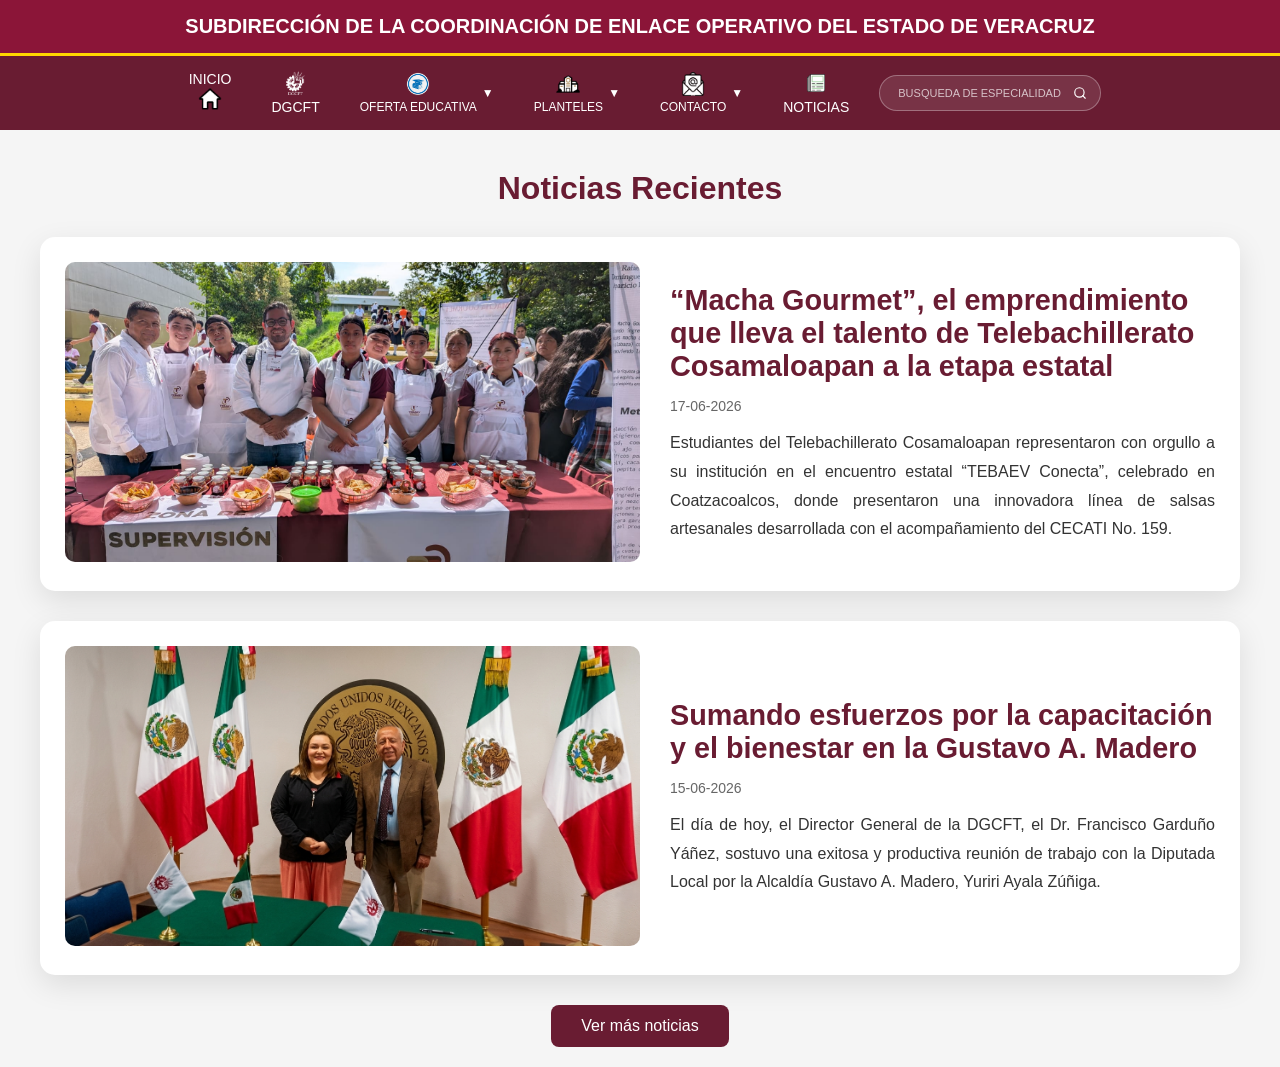
==== commit 8d27f5c8: "Add files via upload" ====
--- a/index.html
+++ b/index.html
@@ -15,20 +15,22 @@
     <link href="https://framework-gb.cdn.gob.mx/gm/v3/assets/styles/main.css" rel="stylesheet">
     <link rel="stylesheet" href="css/index.css">
 </head>
+
+
 <body>
     <!-- Encabezado principal -->
-    <!-- Banner YouTube -->
-    <div class="banner-youtube">
-        <a href="https://www.youtube.com/watch?v=pUgUJtr7Idk&t=2s" target="_blank">
-            <img src="imagenes/banner-youtube.jpg"
-                alt="Canal Oficial de YouTube">
-        </a>
-    </div>
-
+    <!-- Banner marquesina (YouTube/Facebook): el contenido lo arma js/banner-marquesina.js -->
+    <div class="banner-marquesina" id="banner-marquesina"></div>
+
+
+
+    
    <!-- Banner de subdirección -->
     <div class="nav-subtitle">
         <h1>SUBDIRECCIÓN DE LA COORDINACIÓN DE ENLACE OPERATIVO DEL ESTADO DE VERACRUZ</h1>
     </div>
+
+
 
     <!-- Barra de navegación principal -->
     <nav class="nav-main">
@@ -2095,6 +2097,7 @@
         }
     </script>
     <script src="js/boletines.js"></script>
+    <script src="js/banner-marquesina.js"></script>
     <script src="js/site.js?v=20260618-site-source"></script>
     <script src="js/fixes.js"></script>
     <script src="https://framework-gb.cdn.gob.mx/gm/v3/assets/js/gobmx.js"></script>
--- a/css/index.css
+++ b/css/index.css
@@ -0,0 +1,907 @@
+        * {
+            margin: 0;
+            padding: 0;
+            box-sizing: border-box;
+        }
+
+        .banner-youtube{
+            width:100%;
+            overflow:hidden;
+            background:#fff;
+        }
+
+        .banner-youtube img{
+            width:100%;
+            display:block;
+            height:auto;
+            transition:transform .3s ease;
+        }
+
+        .banner-youtube:hover img{
+            transform:scale(1.01);
+        }
+        
+        body {
+            font-family: Arial, sans-serif;
+            background-color: #f5f5f5;
+            position: relative;
+        }
+        
+        /* Fondo de marca de agua usando pseudo-elemento */
+        body::before {
+            content: "";
+            position: fixed;
+            top: 0;
+            left: 0;
+            width: 100%;
+            height: 100%;
+            background-image: url('imagenes/DGCFT.png');
+            background-repeat: no-repeat;
+            background-position: center bottom;
+            background-attachment: fixed;
+            background-size: 33%;
+            opacity: 0.20;
+            z-index: -1;
+            pointer-events: none;
+        }
+        
+        /* Encabezado principal */
+        .header-top {
+            background-color: #691c32;
+            padding: 10px 20px;
+            display: flex;
+            justify-content: center;
+            align-items: center;
+            border-bottom: 1px solid #e0e0e0;
+            color: white;
+            position: fixed;
+            top: 0;
+            left: 0;
+            right: 0;
+            z-index: 1000;
+        }
+        
+        .logo-gob {
+            height: 60px;
+        }
+        
+        /* Banner de subdirección */
+        .nav-subtitle {
+            background-color: #8B1538;
+            padding: 15px 20px;
+            text-align: center;
+            border-bottom: 3px solid #FFD700;
+            position: fixed;
+            top: 80px;
+            left: 0;
+            right: 0;
+            z-index: 1;
+        }
+        
+        .nav-subtitle h1 {
+            color: white;
+            font-size: 20px;
+            font-weight: 600;
+            margin: 0;
+        }
+        
+        /* Barra de navegación principal */
+        .nav-main {
+            background-color: #691c32;
+            padding: 0;
+            position: fixed;
+            top: 130px;
+            left: 0;
+            right: 0;
+            z-index: 998;
+        }
+        
+        .nav-main ul {
+            list-style: none;
+            display: flex;
+            justify-content: center;
+            align-items: center;
+            margin: 0;
+            padding: 0;
+        }
+        
+        .nav-main li {
+            position: relative;
+        }
+        
+        .nav-main a {
+            display: flex;
+            align-items: center;
+            padding: 15px 20px;
+            text-decoration: none;
+            color: white;
+            font-size: 14px;
+            font-weight: 500;
+            transition: background-color 0.3s;
+        }
+        
+        .nav-main a:hover {
+            background-color: #6B1028;
+        }
+        
+        /* Estilos para menú desplegable */
+        .dropdown {
+            position: relative;
+        }
+        
+        .dropdown-toggle::after {
+            content: " \25BC";
+            font-size: 12px;
+            margin-left: 5px;
+        }
+        
+        .dropdown-menu {
+            display: none;
+            position: absolute;
+            top: 100%;
+            left: 0;
+            background-color: #691c32;
+            min-width: 250px;
+            box-shadow: 0 2px 5px rgba(0,0,0,0.2);
+            z-index: 10000;
+            list-style: none;
+            padding: 10px 0;
+            margin: 0;
+            border: 1px solid #8B1538;
+            border-radius: 5px;
+            visibility: hidden;
+            opacity: 0;
+            transition: opacity 0.2s ease;
+        }
+        
+        .dropdown:hover .dropdown-menu {
+            visibility: visible;
+            opacity: 1;
+            display: block;
+        }
+        
+        .dropdown-menu li {
+            width: 100%;
+        }
+        
+        .dropdown-menu a {
+            display: block;
+            padding: 10px 15px;
+            color: white;
+            text-decoration: none;
+            font-size: 14px;
+            font-weight: 500;
+            transition: background-color 0.3s;
+            white-space: normal;
+            line-height: 1.4;
+        }
+        
+        .dropdown-menu a:hover {
+            background-color: #ddc9a3;
+            color: #333;
+        }
+        
+        /* Contenido principal */
+        .main-content {
+            min-height: 400px;
+            padding: 20px;
+            margin-top: 190px;
+        }
+        
+        /* Estilos para contenido de requisitos */
+        #requisitos-inscripcion {
+            max-width: 800px;
+            margin: 0 auto;
+            line-height: 1.6;
+        }
+        
+        #requisitos-inscripcion h2 {
+            color: #691c32;
+            font-size: 28px;
+            margin-bottom: 20px;
+            text-align: center;
+            border-bottom: 3px solid #FFD700;
+            padding-bottom: 10px;
+        }
+        
+        #requisitos-inscripcion h3 {
+            color: #8B1538;
+            font-size: 20px;
+            margin: 25px 0 15px 0;
+            font-weight: 600;
+        }
+        
+        #requisitos-inscripcion p {
+            margin-bottom: 15px;
+            color: #333;
+            font-size: 16px;
+        }
+        
+        #requisitos-inscripcion ul {
+            margin: 15px 0;
+            padding-left: 30px;
+        }
+        
+        #requisitos-inscripcion li {
+            margin-bottom: 10px;
+            color: #333;
+            font-size: 16px;
+        }
+        
+        /* Estilos para contenido de especialidades */
+        #especialidades-contenido {
+            max-width: 1200px;
+            margin: 0 auto;
+            line-height: 1.6;
+        }
+        
+        #especialidades-contenido h2 {
+            color: #691c32;
+            font-size: 32px;
+            margin-bottom: 30px;
+            text-align: center;
+            border-bottom: 3px solid #FFD700;
+            padding-bottom: 15px;
+        }
+        
+        .especialidades-grid {
+            display: grid;
+            grid-template-columns: 1fr 1fr 1fr;
+            gap: 20px;
+            margin-top: 30px;
+            max-width: 1200px;
+            margin-left: auto;
+            margin-right: auto;
+        }
+        
+        .especialidad-item:hover {
+            transform: translateY(-5px);
+            box-shadow: 0 8px 25px rgba(105, 28, 50, 0.2);
+            border-color: #691c32;
+        }
+        
+        .especialidad-imagen {
+            width: 100%;
+            height: 160px;
+            object-fit: contain;
+            background-color: #f8f9fa;
+            padding: 10px;
+            box-sizing: border-box;
+            transition: transform 0.3s ease;
+        }
+        
+        .especialidad-item:hover .especialidad-imagen {
+            transform: scale(1.05);
+        }
+        
+        .especialidad-header {
+            background-color: #691c32;
+            color: white;
+            padding: 15px;
+            cursor: pointer;
+            display: flex;
+            justify-content: center;
+            align-items: center;
+            transition: background-color 0.3s ease;
+            flex: 1;
+        }
+        
+        .especialidad-header:hover {
+            background-color: #8B1538;
+        }
+        
+        .especialidad-header h3 {
+            margin: 0;
+            font-size: 16px;
+            font-weight: 600;
+            text-align: center;
+            line-height: 1.3;
+        }
+        
+        .planteles-list {
+            padding: 0;
+            max-height: 0;
+            overflow: hidden;
+            transition: max-height 0.3s ease, padding 0.3s ease;
+            border-top: 1px solid #e9ecef;
+            display: none;
+        }
+        
+        .planteles-list.active {
+            max-height: 700px;
+            padding: 20px;
+            display: block;
+        }
+        
+        .planteles-list[style*="block"] {
+            max-height: 700px;
+            padding: 20px;
+        }
+        
+        .plantel-item {
+            padding: 4px 0;
+            border-bottom: 1px solid #e9ecef;
+            color: #333;
+            font-size: 13px;
+            transition: background-color 0.2s ease;
+        }
+        
+        .plantel-item:last-child {
+            border-bottom: none;
+        }
+        
+        .plantel-item:hover {
+            padding-left: 10px;
+            border-radius: 5px;
+        }
+        
+        .plantel-item strong {
+            color: #691c32;
+            font-weight: 600;
+        }
+        
+        /* Estilos para barra de búsqueda */
+        .search-container {
+            position: relative;
+            display: flex;
+            align-items: center;
+        }
+        
+        .search-box {
+            display: flex;
+            align-items: center;
+            background-color: rgba(255, 255, 255, 0.1);
+            border: 1px solid rgba(255, 255, 255, 0.3);
+            border-radius: 20px;
+            padding: 5px 10px;
+            margin: 0 10px;
+            transition: all 0.3s ease;
+        }
+        
+        .search-box:hover {
+            background-color: rgba(255, 255, 255, 0.15);
+            border-color: rgba(255, 255, 255, 0.5);
+        }
+        
+        .search-box:focus-within {
+            background-color: rgba(255, 255, 255, 0.2);
+            border-color: #FFD700;
+            box-shadow: 0 0 10px rgba(255, 215, 0, 0.3);
+        }
+        
+        #busqueda-especialidad {
+            background: transparent;
+            border: none;
+            color: white;
+            font-size: 12px;
+            padding: 5px 8px;
+            width: 180px;
+            outline: none;
+        }
+        
+        #busqueda-especialidad::placeholder {
+            color: rgba(255, 255, 255, 0.7);
+            font-size: 11px;
+        }
+        
+        #busqueda-especialidad:focus::placeholder {
+            color: rgba(255, 255, 255, 0.5);
+        }
+        
+        #search-btn {
+            background: transparent;
+            border: none;
+            color: white;
+            cursor: pointer;
+            padding: 3px;
+            display: flex;
+            align-items: center;
+            justify-content: center;
+            border-radius: 50%;
+            transition: all 0.3s ease;
+        }
+        
+        #search-btn:hover {
+            background-color: rgba(255, 215, 0, 0.2);
+            transform: scale(1.1);
+        }
+        
+        #search-btn svg {
+            width: 14px;
+            height: 14px;
+        }
+        
+        .search-results {
+            position: absolute;
+            top: 100%;
+            right: 10px;
+            background-color: #8B1538;
+            border: 1px solid #FFD700;
+            border-radius: 8px;
+            box-shadow: 0 4px 15px rgba(0,0,0,0.3);
+            max-height: 300px;
+            overflow-y: auto;
+            z-index: 10001;
+            min-width: 250px;
+            margin-top: 5px;
+        }
+        
+        .search-result-item {
+            padding: 10px 15px;
+            color: white;
+            cursor: pointer;
+            transition: background-color 0.2s ease;
+            border-bottom: 1px solid rgba(255,255,255,0.1);
+            font-size: 12px;
+            line-height: 1.3;
+        }
+        
+        .search-result-item:last-child {
+            border-bottom: none;
+        }
+        
+        .search-result-item:hover {
+            background-color: #691c32;
+        }
+        
+        .search-result-item strong {
+            color: #FFD700;
+            font-weight: 600;
+        }
+        
+        .search-no-results {
+            padding: 15px;
+            color: rgba(255, 255, 255, 0.7);
+            font-size: 12px;
+            text-align: center;
+            font-style: italic;
+        }
+        
+        /* Estilos mínimos para iconos de navegación */
+        .nav-item-with-icon {
+            display: flex;
+            flex-direction: column;
+            align-items: center;
+            text-align: center;
+        }
+        
+        .nav-icon {
+            width: 24px;
+            height: 24px;
+            margin-bottom: 4px;
+            object-fit: contain;
+        }
+        
+        .dropdown-toggle .nav-item-with-icon span {
+            display: block;
+            font-size: 12px;
+            font-weight: 500;
+        }
+        
+        /* ===========================================
+           DETALLE DE PLANTEL (contenido inyectado por JS)
+           =========================================== */
+        .plantel-info-grid {
+            display: grid;
+            grid-template-columns: 1fr 1fr;
+            gap: 20px;
+        }
+        .plantel-directorio-grid {
+            display: grid;
+            grid-template-columns: 1fr 1fr;
+            gap: 15px;
+        }
+        .plantel-directorio-item {
+            background: #f8f9fa;
+            padding: 20px;
+            border-radius: 8px;
+            /* Evita que correos largos rompan el layout */
+            overflow-wrap: anywhere;
+            word-break: break-word;
+            min-width: 0;
+        }
+        .plantel-directorio-item p {
+            overflow-wrap: anywhere;
+        }
+        .plantel-especialidades-grid {
+            display: grid;
+            grid-template-columns: 1fr 1fr 1fr;
+            gap: 15px;
+        }
+        .plantel-especialidad-btn {
+            background: white;
+            padding: 12px;
+            border-radius: 6px;
+            border: 1px solid #e9ecef;
+            text-align: center;
+            cursor: pointer;
+            transition: all 0.3s ease;
+            width: 100%;
+            min-width: 0;
+        }
+        .plantel-especialidad-btn:hover {
+            background: #f8f9fa;
+            border-color: #691c32;
+            transform: translateY(-2px);
+            box-shadow: 0 4px 8px rgba(105, 28, 50, 0.15);
+        }
+        .plantel-especialidad-btn p {
+            margin: 0;
+            color: #333;
+            font-size: 14px;
+            line-height: 1.4;
+            overflow-wrap: anywhere;
+        }
+
+        /* ===========================================
+           DISEÑO ADAPTABLE (RESPONSIVE)
+           Breakpoints:
+             - 1024px: tablets horizontales / laptops pequeñas
+             -  768px: tablets verticales / móviles grandes
+             -  480px: móviles
+             -  360px: móviles pequeños
+           =========================================== */
+
+        /* ---------- 1024px: Tablets horizontales ---------- */
+        @media (max-width: 1024px) {
+            .nav-subtitle h1 {
+                font-size: 18px;
+            }
+            .nav-main a {
+                padding: 12px 14px;
+                font-size: 13px;
+            }
+            .nav-icon {
+                width: 22px;
+                height: 22px;
+            }
+            .dropdown-toggle .nav-item-with-icon span {
+                font-size: 11px;
+            }
+            #busqueda-especialidad {
+                width: 150px;
+            }
+            .especialidades-grid {
+                grid-template-columns: 1fr 1fr;
+                max-width: 100%;
+                padding: 0 15px;
+            }
+            body::before {
+                background-size: 50%;
+            }
+        }
+
+        /* ---------- 768px: Tablets / móviles grandes ---------- */
+        @media (max-width: 768px) {
+            /* Las cabeceras dejan de ser fijas y vuelven al flujo del documento.
+               Esto evita el problema del margin-top:190px cuando el header crece. */
+            .header-top,
+            .nav-subtitle,
+            .nav-main {
+                position: relative;
+                top: auto;
+                left: auto;
+                right: auto;
+            }
+            .main-content {
+                margin-top: 20px;
+                padding: 15px;
+            }
+
+            .header-top {
+                padding: 8px 12px;
+            }
+            .logo-gob {
+                height: 50px;
+            }
+
+            .nav-subtitle {
+                padding: 12px 15px;
+            }
+            .nav-subtitle h1 {
+                font-size: 15px;
+                line-height: 1.3;
+            }
+
+            /* La barra de navegación permite que sus elementos hagan wrap */
+            .nav-main ul {
+                flex-wrap: wrap;
+                justify-content: space-around;
+            }
+            .nav-main a {
+                padding: 10px 8px;
+                font-size: 12px;
+            }
+            .nav-icon {
+                width: 20px;
+                height: 20px;
+                margin-bottom: 2px;
+            }
+            .dropdown-toggle .nav-item-with-icon span {
+                font-size: 10px;
+            }
+
+            /* === DROPDOWN MENUS EN MÓVIL ===
+               En táctil, :hover queda "pegado" tras el primer tap y eso
+               impide que el toggle funcione como toggle. Aquí desactivamos
+               :hover y :focus-within y usamos una clase .is-open manejada
+               por JS para tener control total del abrir/cerrar.
+               
+               Anclamos los dropdowns a la barra de navegación (no al <li>),
+               y forzamos el ancho con width explícito porque min-width:auto
+               + position:absolute hace que el menú colapse al ancho de la
+               palabra más larga (problema visible en CONTACTO). */
+            .dropdown:hover .dropdown-menu,
+            .dropdown:focus-within .dropdown-menu {
+                visibility: hidden;
+                opacity: 0;
+                display: none;
+            }
+            .dropdown.is-open .dropdown-menu {
+                visibility: visible !important;
+                opacity: 1 !important;
+                display: block !important;
+            }
+            .nav-main {
+                position: relative;
+            }
+            .dropdown {
+                position: static !important;
+            }
+            .dropdown-menu {
+                left: 8px !important;
+                right: 8px !important;
+                width: calc(100vw - 16px) !important;
+                min-width: 0 !important;
+                max-width: calc(100vw - 16px) !important;
+                max-height: 75vh;
+                overflow-y: auto;
+                box-sizing: border-box;
+            }
+            .dropdown-menu li {
+                width: 100%;
+            }
+            .dropdown-menu a {
+                font-size: 13px;
+                padding: 12px 14px;
+                line-height: 1.4;
+                white-space: normal;
+                overflow-wrap: anywhere;
+            }
+            .dropdown-menu a strong {
+                display: block;
+                margin-bottom: 3px;
+            }
+
+            /* La caja de búsqueda toma su propia línea, ancho completo */
+            .search-container {
+                flex-basis: 100%;
+                width: 100%;
+                order: 99;
+                padding: 8px 10px;
+                justify-content: center;
+            }
+            .search-box {
+                margin: 0;
+                flex: 1;
+                max-width: 500px;
+            }
+            #busqueda-especialidad {
+                width: 100%;
+                flex: 1;
+                font-size: 13px;
+            }
+            .search-results {
+                left: 10px;
+                right: 10px;
+                min-width: auto;
+            }
+
+            .especialidades-grid {
+                grid-template-columns: 1fr 1fr;
+                gap: 15px;
+                padding: 0 10px;
+            }
+            #especialidades-contenido h2 {
+                font-size: 24px;
+            }
+            .especialidad-imagen {
+                height: 130px;
+            }
+            .especialidad-header {
+                padding: 12px;
+            }
+            .especialidad-header h3 {
+                font-size: 14px;
+            }
+
+            #requisitos-inscripcion h2 {
+                font-size: 22px;
+            }
+            #requisitos-inscripcion h3 {
+                font-size: 17px;
+            }
+            #requisitos-inscripcion p,
+            #requisitos-inscripcion li {
+                font-size: 14px;
+            }
+
+            body::before {
+                background-size: 70%;
+                background-attachment: scroll;
+            }
+
+            /* Detalle de plantel: directorio pasa a 1 col, especialidades a 2 cols */
+            .plantel-directorio-grid {
+                grid-template-columns: 1fr;
+            }
+            .plantel-especialidades-grid {
+                grid-template-columns: 1fr 1fr;
+            }
+        }
+
+        /* ---------- 480px: Móviles ---------- */
+        .nav-subtitle,
+        .nav-main {
+            position: relative !important;
+            top: auto !important;
+            left: auto !important;
+            right: auto !important;
+        }
+
+        .main-content {
+            margin-top: 20px !important;
+        }
+
+        body::before {
+            display: none !important;
+        }
+
+        @media (max-width: 480px) {
+            .header-top {
+                padding: 6px 10px;
+            }
+            .logo-gob {
+                height: 40px;
+            }
+
+            .nav-subtitle {
+                padding: 10px 12px;
+                border-bottom-width: 2px;
+            }
+            .nav-subtitle h1 {
+                font-size: 12.5px;
+                line-height: 1.25;
+            }
+
+            .nav-main a {
+                padding: 8px 5px;
+            }
+            .dropdown-toggle .nav-item-with-icon span {
+                font-size: 9.5px;
+            }
+            .nav-icon {
+                width: 18px;
+                height: 18px;
+            }
+
+            /* Refuerzos al dropdown ya configurado en el breakpoint de 768px */
+            .dropdown-menu a {
+                font-size: 12.5px;
+                padding: 10px 12px;
+            }
+
+            .search-container {
+                padding: 6px 8px;
+            }
+            #busqueda-especialidad {
+                font-size: 13px;
+                padding: 6px 8px;
+            }
+
+            /* Grid de especialidades: una sola columna */
+            .especialidades-grid {
+                grid-template-columns: 1fr;
+                gap: 12px;
+                padding: 0 5px;
+            }
+            #especialidades-contenido h2 {
+                font-size: 20px;
+                margin-bottom: 20px;
+            }
+            .especialidad-imagen {
+                height: 180px;
+            }
+            .especialidad-header h3 {
+                font-size: 15px;
+            }
+
+            .main-content {
+                padding: 12px;
+                margin-top: 10px;
+            }
+
+            #requisitos-inscripcion h2 {
+                font-size: 19px;
+            }
+            #requisitos-inscripcion h3 {
+                font-size: 15px;
+            }
+            #requisitos-inscripcion p,
+            #requisitos-inscripcion li {
+                font-size: 13px;
+            }
+            #requisitos-inscripcion ul {
+                padding-left: 20px;
+            }
+
+            body::before {
+                background-size: 90%;
+                opacity: 0.12;
+            }
+
+            /* Detalle de plantel: todos los grids colapsan a 1 col */
+            .plantel-info-grid,
+            .plantel-directorio-grid,
+            .plantel-especialidades-grid {
+                grid-template-columns: 1fr;
+                gap: 12px;
+            }
+        }
+
+        /* ---------- 360px: Móviles muy pequeños ---------- */
+        @media (max-width: 360px) {
+            .nav-subtitle h1 {
+                font-size: 11px;
+            }
+            .nav-main a {
+                padding: 6px 3px;
+            }
+            .dropdown-toggle .nav-item-with-icon span {
+                font-size: 8.5px;
+            }
+            .nav-icon {
+                width: 16px;
+                height: 16px;
+            }
+        }
+
+        /* Estilos responsivos para noticias en index.html */
+        @media (max-width: 768px) {
+            #contenedor-noticias-index > div {
+                flex-direction: column !important;
+                gap: 20px !important;
+            }
+            #contenedor-noticias-index > div > div:first-child {
+                flex: 0 0 100% !important;
+            }
+            #contenedor-noticias-index > div > div:first-child img {
+                height: 250px !important;
+            }
+            #contenedor-noticias-index > div > div:last-child {
+                flex: 1 !important;
+            }
+            #contenedor-noticias-index h3 {
+                font-size: 1.4em !important;
+            }
+            #contenedor-noticias-index p {
+                font-size: 14px !important;
+            }
+        }
+
+        @media (max-width: 480px) {
+            #contenedor-noticias-index > div {
+                padding: 20px !important;
+                gap: 15px !important;
+            }
+            #contenedor-noticias-index > div > div:first-child img {
+                height: 200px !important;
+            }
+            #contenedor-noticias-index h3 {
+                font-size: 1.2em !important;
+                margin-bottom: 10px !important;
+            }
+            #contenedor-noticias-index p {
+                font-size: 13px !important;
+            }
+        }
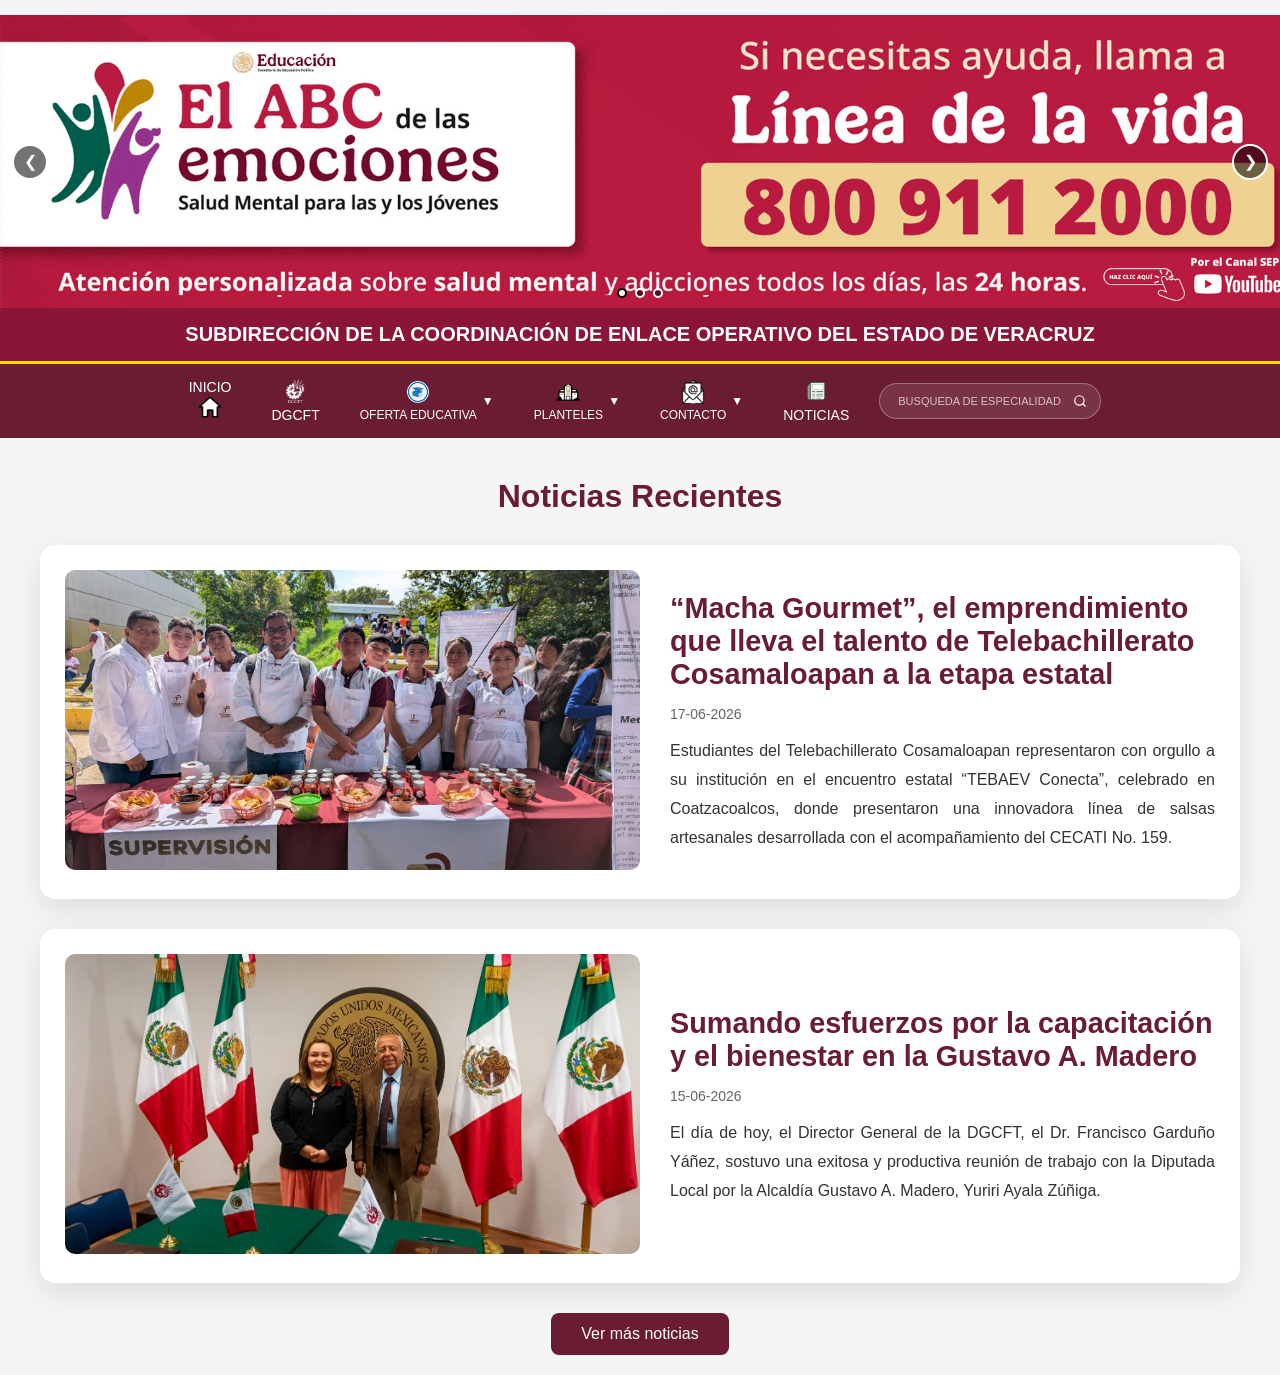
==== commit bec99eb5: "Add files via upload" ====
--- a/index.html
+++ b/index.html
@@ -758,6 +758,12 @@
             document.getElementById("especialidad-info").style.display = "none";
             document.getElementById("requisitos-inscripcion").style.display = "block";
             
+            // Ocultar marquesina
+            const marquesina = document.getElementById('banner-marquesina');
+            if (marquesina) {
+                marquesina.style.display = 'none';
+            }
+            
             // Ocultar detalle de noticia
             const noticiaDetalle = document.getElementById("noticia-detalle");
             if (noticiaDetalle) {
@@ -784,6 +790,12 @@
             document.getElementById("plantel-info").style.display = "none";
             document.getElementById("especialidad-info").style.display = "none";
             document.getElementById("especialidades-contenido").style.display = "block";
+            
+            // Ocultar marquesina
+            const marquesina = document.getElementById('banner-marquesina');
+            if (marquesina) {
+                marquesina.style.display = 'none';
+            }
             
             // Ocultar detalle de noticia
             const noticiaDetalle = document.getElementById("noticia-detalle");
@@ -1045,6 +1057,12 @@
             document.getElementById("especialidades-contenido").style.display = "none";
             document.getElementById("requisitos-inscripcion").style.display = "none";
             document.getElementById("especialidad-info").style.display = "none";
+            
+            // Ocultar marquesina
+            const marquesina = document.getElementById('banner-marquesina');
+            if (marquesina) {
+                marquesina.style.display = 'none';
+            }
             
             // Limpiar selección de especialidad previa
             document.getElementById("especialidad-detalle").innerHTML = '';
@@ -1192,6 +1210,12 @@
         function ocultarPlantelInfo() {
             document.getElementById("plantel-info").style.display = "none";
             document.getElementById("especialidades-contenido").style.display = "block";
+            
+            // Ocultar marquesina (no está en pantalla de inicio)
+            const marquesina = document.getElementById('banner-marquesina');
+            if (marquesina) {
+                marquesina.style.display = 'none';
+            }
         }
 
         function mostrarDetalleEspecialidad(nombreEspecialidad, nombrePlantel) {
@@ -1199,6 +1223,12 @@
             document.getElementById("plantel-info").style.display = "none";
             document.getElementById("especialidades-contenido").style.display = "none";
             document.getElementById("requisitos-inscripcion").style.display = "none";
+            
+            // Ocultar marquesina
+            const marquesina = document.getElementById('banner-marquesina');
+            if (marquesina) {
+                marquesina.style.display = 'none';
+            }
             
             // Mostrar información de la especialidad
             const especialidadDetalle = document.getElementById("especialidad-detalle");
@@ -1333,6 +1363,12 @@
         function ocultarEspecialidadInfo() {
             document.getElementById("especialidad-info").style.display = "none";
             document.getElementById("plantel-info").style.display = "block";
+            
+            // Ocultar marquesina (no está en pantalla de inicio)
+            const marquesina = document.getElementById('banner-marquesina');
+            if (marquesina) {
+                marquesina.style.display = 'none';
+            }
         }
 
         function obtenerInfoEspecialidad(nombreEspecialidad) {
@@ -2098,8 +2134,47 @@
     </script>
     <script src="js/boletines.js"></script>
     <script src="js/banner-marquesina.js"></script>
-    <script src="js/site.js?v=20260618-site-source"></script>
+    <script src="js/site.js?v=20260622-sticky-nav"></script>
     <script src="js/fixes.js"></script>
     <script src="https://framework-gb.cdn.gob.mx/gm/v3/assets/js/gobmx.js"></script>
+    <script>
+        // Sticky Navigation - La barra de navegación se vuelve fija al hacer scroll
+        document.addEventListener('DOMContentLoaded', function() {
+            const navMain = document.querySelector('.nav-main');
+            if (navMain) {
+                const navSubtitle = document.querySelector('.nav-subtitle');
+                const bannerMarquesina = document.getElementById('banner-marquesina');
+                const headerTop = document.querySelector('.header-top');
+                
+                let stickyThreshold = 0;
+                
+                if (headerTop) {
+                    stickyThreshold += headerTop.offsetHeight;
+                }
+                
+                if (bannerMarquesina && bannerMarquesina.style.display !== 'none') {
+                    stickyThreshold += bannerMarquesina.offsetHeight;
+                }
+                
+                if (navSubtitle) {
+                    stickyThreshold += navSubtitle.offsetHeight;
+                }
+                
+                if (stickyThreshold === 0) {
+                    stickyThreshold = 130;
+                }
+                
+                window.addEventListener('scroll', function() {
+                    const scrollPosition = window.scrollY;
+                    
+                    if (scrollPosition > stickyThreshold) {
+                        navMain.classList.add('sticky');
+                    } else {
+                        navMain.classList.remove('sticky');
+                    }
+                });
+            }
+        });
+    </script>
 </body>
 </html>
--- a/css/index.css
+++ b/css/index.css
@@ -4,27 +4,97 @@
             box-sizing: border-box;
         }
 
-        .banner-youtube{
-            width:100%;
-            overflow:hidden;
-            background:#fff;
-        }
-
-        .banner-youtube img{
-            width:100%;
-            display:block;
-            height:auto;
-            transition:transform .3s ease;
-        }
-
-        .banner-youtube:hover img{
-            transform:scale(1.01);
+        .banner-marquesina {
+            position: relative;
+            width: 100%;
+            overflow: hidden;
+            background: #fff;
+            aspect-ratio: 1919 / 440; /* misma proporción que banner-youtube.jpg, evita saltos al cargar */
+        }
+
+        .banner-marquesina-slide {
+            position: absolute;
+            inset: 0;
+            display: block;
+            opacity: 0;
+            transition: opacity .6s ease;
+            pointer-events: none;
+        }
+
+        .banner-marquesina-slide.is-active {
+            opacity: 1;
+            pointer-events: auto;
+        }
+
+        .banner-marquesina-slide img {
+            width: 100%;
+            height: 100%;
+            display: block;
+            object-fit: cover;
+        }
+
+        .banner-marquesina-flecha {
+            position: absolute;
+            top: 50%;
+            transform: translateY(-50%);
+            width: 36px;
+            height: 36px;
+            border-radius: 50%;
+            background: rgba(0, 0, 0, 0.55);
+            color: #fff;
+            border: 2px solid #fff;
+            font-size: 16px;
+            line-height: 1;
+            display: flex;
+            align-items: center;
+            justify-content: center;
+            cursor: pointer;
+            z-index: 2;
+            transition: background-color .2s ease;
+        }
+
+        .banner-marquesina-flecha:hover {
+            background: rgba(0, 0, 0, 0.8);
+        }
+
+        .banner-marquesina-flecha-izq {
+            left: 12px;
+        }
+
+        .banner-marquesina-flecha-der {
+            right: 12px;
+        }
+
+        .banner-marquesina-puntos {
+            position: absolute;
+            left: 50%;
+            bottom: 10px;
+            transform: translateX(-50%);
+            display: flex;
+            gap: 8px;
+            z-index: 2;
+        }
+
+        .banner-marquesina-punto {
+            width: 10px;
+            height: 10px;
+            border-radius: 50%;
+            border: 2px solid #fff;
+            background: rgba(0, 0, 0, 0.55);
+            cursor: pointer;
+            padding: 0;
+        }
+
+        .banner-marquesina-punto.is-active {
+            background: #fff;
+            border-color: #000;
         }
         
         body {
             font-family: Arial, sans-serif;
             background-color: #f5f5f5;
             position: relative;
+            padding-top: 15px !important;
         }
         
         /* Fondo de marca de agua usando pseudo-elemento */
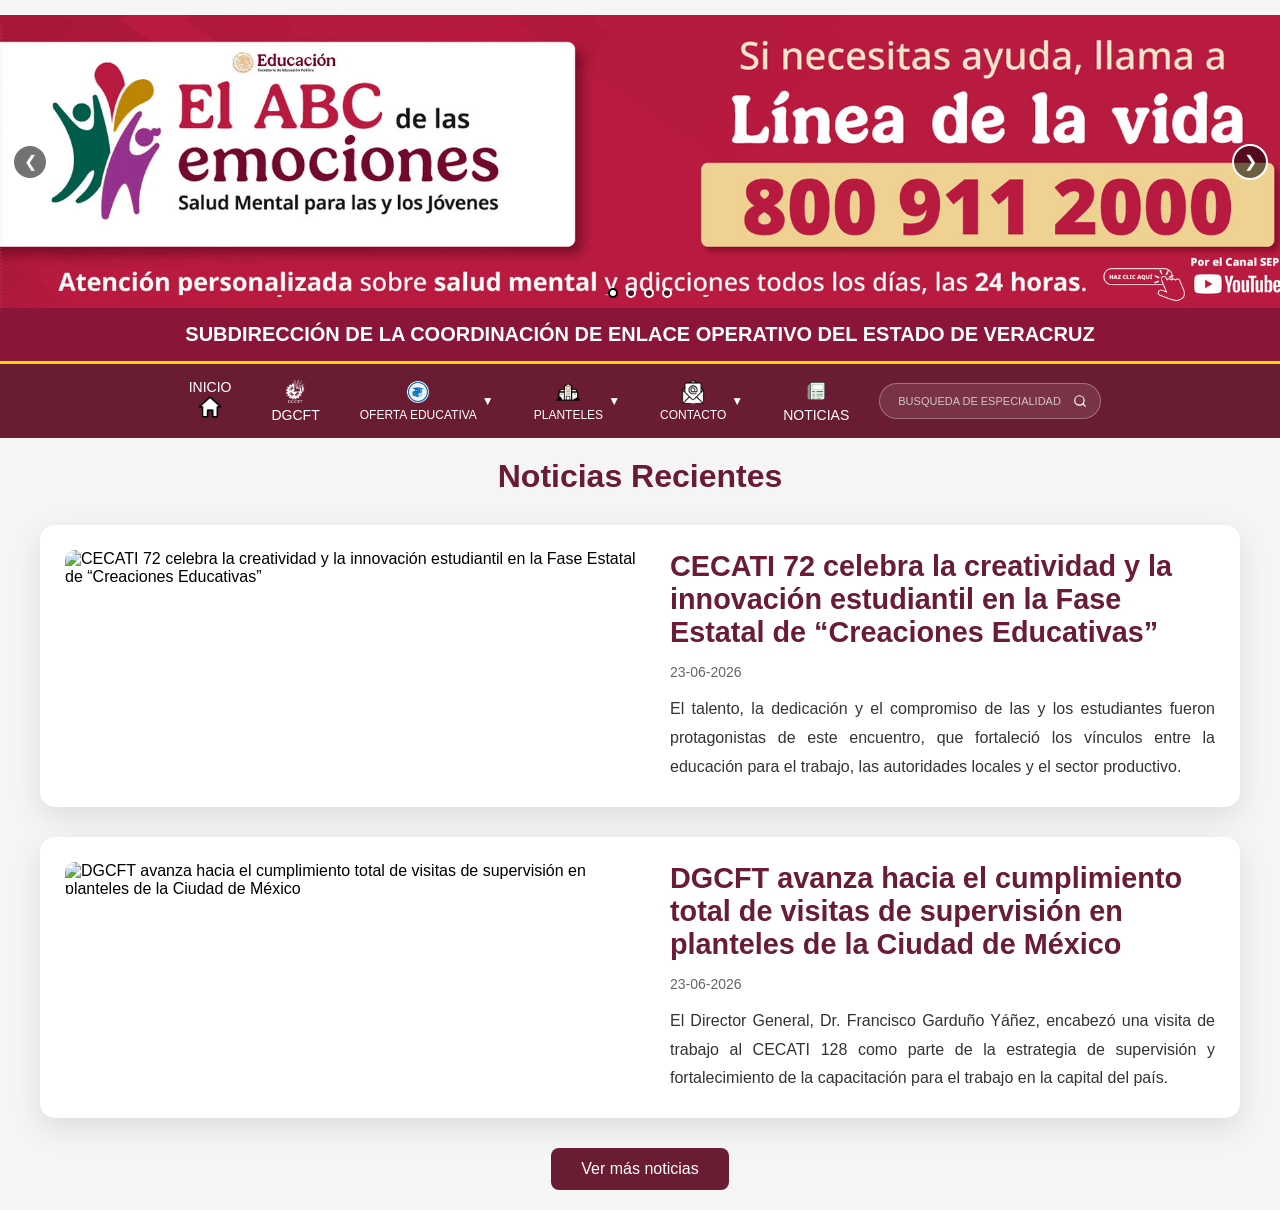
==== commit 9bb66f82: "Add files via upload" ====
--- a/index.html
+++ b/index.html
@@ -13,7 +13,9 @@
     <meta name="author" content="SCEO Veracruz">
     <link href="https://framework-gb.cdn.gob.mx/gm/v3/assets/images/favicon.ico" rel="shortcut icon">
     <link href="https://framework-gb.cdn.gob.mx/gm/v3/assets/styles/main.css" rel="stylesheet">
-    <link rel="stylesheet" href="css/index.css">
+    <script>
+        document.write('<link rel="stylesheet" href="css/index.css?v=' + Date.now() + '">');
+    </script>
 </head>
 
 
@@ -2132,49 +2134,15 @@
             }, 100);
         }
     </script>
-    <script src="js/boletines.js"></script>
-    <script src="js/banner-marquesina.js"></script>
-    <script src="js/site.js?v=20260622-sticky-nav"></script>
-    <script src="js/fixes.js"></script>
+    <script>
+        (function () {
+            var v = Date.now();
+            var archivos = ['js/boletines.js', 'js/banner-marquesina.js', 'js/site.js', 'js/fixes.js'];
+            archivos.forEach(function (src) {
+                document.write('<script src="' + src + '?v=' + v + '"><\/script>');
+            });
+        })();
+    </script>
     <script src="https://framework-gb.cdn.gob.mx/gm/v3/assets/js/gobmx.js"></script>
-    <script>
-        // Sticky Navigation - La barra de navegación se vuelve fija al hacer scroll
-        document.addEventListener('DOMContentLoaded', function() {
-            const navMain = document.querySelector('.nav-main');
-            if (navMain) {
-                const navSubtitle = document.querySelector('.nav-subtitle');
-                const bannerMarquesina = document.getElementById('banner-marquesina');
-                const headerTop = document.querySelector('.header-top');
-                
-                let stickyThreshold = 0;
-                
-                if (headerTop) {
-                    stickyThreshold += headerTop.offsetHeight;
-                }
-                
-                if (bannerMarquesina && bannerMarquesina.style.display !== 'none') {
-                    stickyThreshold += bannerMarquesina.offsetHeight;
-                }
-                
-                if (navSubtitle) {
-                    stickyThreshold += navSubtitle.offsetHeight;
-                }
-                
-                if (stickyThreshold === 0) {
-                    stickyThreshold = 130;
-                }
-                
-                window.addEventListener('scroll', function() {
-                    const scrollPosition = window.scrollY;
-                    
-                    if (scrollPosition > stickyThreshold) {
-                        navMain.classList.add('sticky');
-                    } else {
-                        navMain.classList.remove('sticky');
-                    }
-                });
-            }
-        });
-    </script>
 </body>
 </html>
--- a/css/index.css
+++ b/css/index.css
@@ -1,4 +1,4 @@
-        * {
+* {
             margin: 0;
             padding: 0;
             box-sizing: border-box;
@@ -140,8 +140,7 @@
             background-color: #8B1538;
             padding: 15px 20px;
             text-align: center;
-            border-bottom: 3px solid #FFD700;
-            position: fixed;
+            position: sticky;
             top: 80px;
             left: 0;
             right: 0;
@@ -158,8 +157,9 @@
         /* Barra de navegación principal */
         .nav-main {
             background-color: #691c32;
+            border-top: 3px solid #FFD700;
             padding: 0;
-            position: fixed;
+            position: sticky;
             top: 130px;
             left: 0;
             right: 0;
@@ -255,7 +255,7 @@
         .main-content {
             min-height: 400px;
             padding: 20px;
-            margin-top: 190px;
+            margin-top: 0px;
         }
         
         /* Estilos para contenido de requisitos */
@@ -811,23 +811,23 @@
         }
 
         /* ---------- 480px: Móviles ---------- */
-        .nav-subtitle,
-        .nav-main {
-            position: relative !important;
-            top: auto !important;
-            left: auto !important;
-            right: auto !important;
-        }
-
-        .main-content {
-            margin-top: 20px !important;
-        }
-
-        body::before {
-            display: none !important;
-        }
-
         @media (max-width: 480px) {
+            .nav-subtitle,
+            .nav-main {
+                position: relative !important;
+                top: auto !important;
+                left: auto !important;
+                right: auto !important;
+            }
+
+            .main-content {
+                margin-top: 20px !important;
+            }
+
+            body::before {
+                display: none !important;
+            }
+
             .header-top {
                 padding: 6px 10px;
             }
@@ -974,4 +974,4 @@
             #contenedor-noticias-index p {
                 font-size: 13px !important;
             }
-        }
+        }
